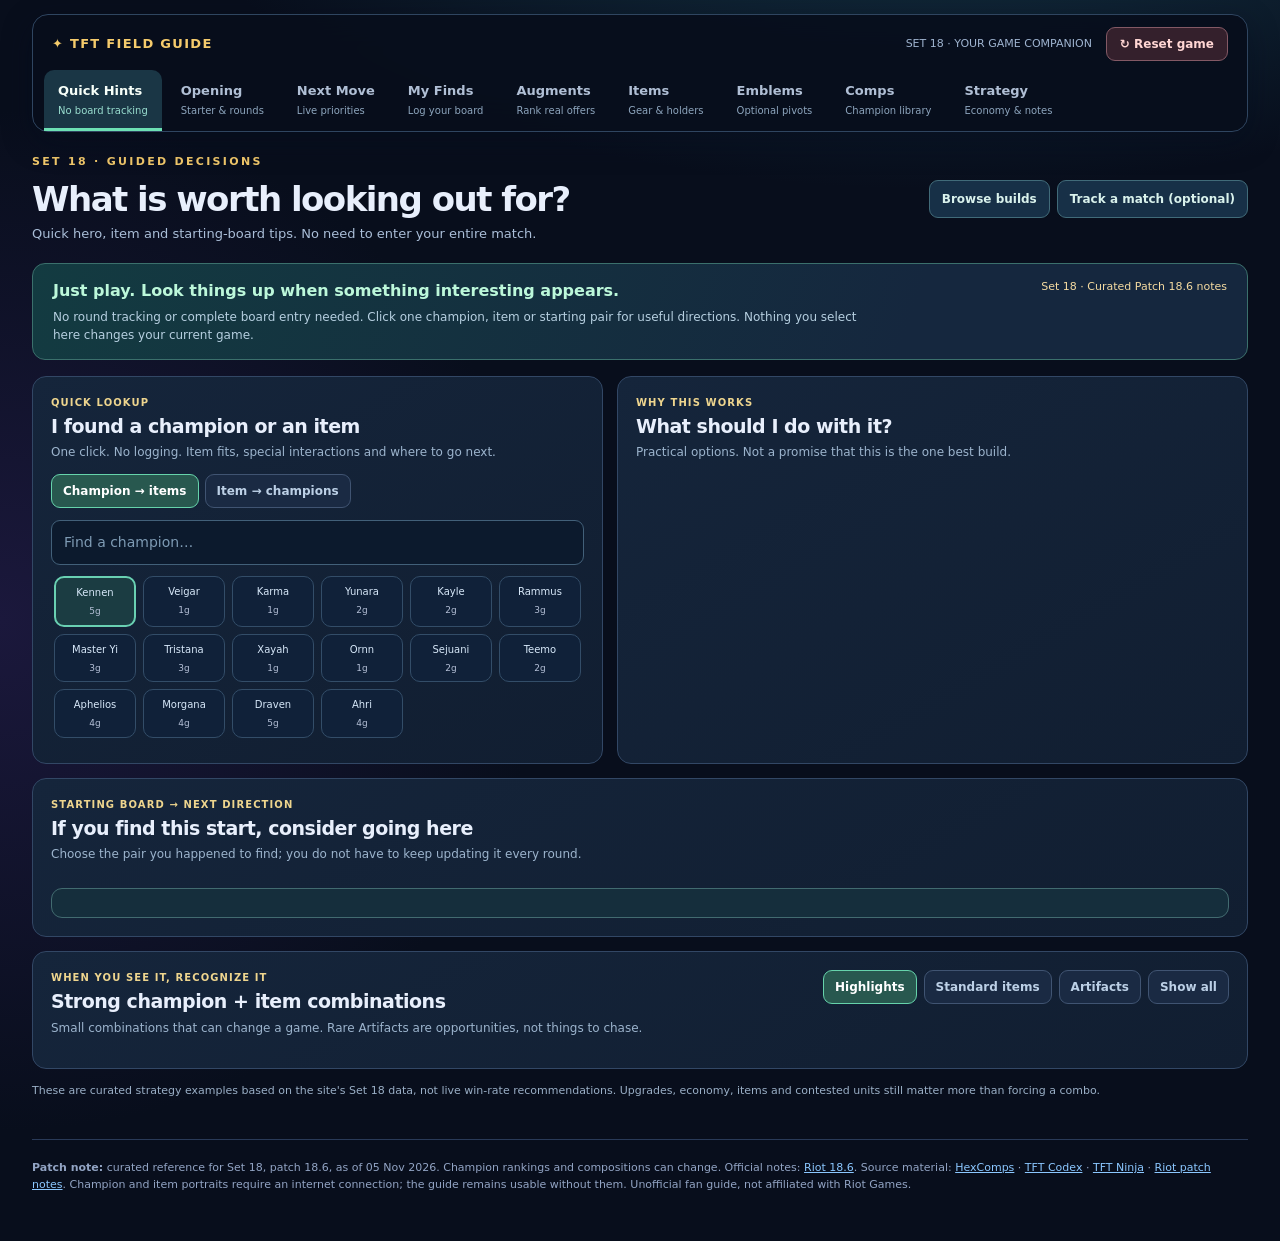
==== index.html @ a4e01f7c "Add S+A default tier toggle above Augment icon list" ====
<!DOCTYPE html>
<html lang="en">
<head>
<meta charset="utf-8">
<meta name="viewport" content="width=device-width, initial-scale=1">
<meta name="theme-color" content="#080e1e">
<link rel="icon" type="image/svg+xml" href="./favicon.svg?v=1">
<meta name="description" content="TFT Set 18 local-first playbook for flexible boards, items, champions, reroll, economy and endgame transitions.">
<title>TFT Field Guide · Set 18</title>
<style>
:root{color-scheme:dark;--bg:#080e1c;--panel:#121d32;--panel2:#172541;--line:#293a58;--text:#e8effc;--muted:#92a4c4;--gold:#f5cb6c;--mint:#64e0b4;--blue:#83baff;--pink:#e99dff;--danger:#fd8d88;--radius:17px}
*{box-sizing:border-box}html{scroll-behavior:smooth}body{margin:0;background:radial-gradient(ellipse 1100px 550px at 73% -18%,#173d50 0%,transparent 75%),radial-gradient(ellipse 750px 700px at 0% 50%,#1b183c 0%,transparent 73%),var(--bg);font:14px/1.5 Inter,ui-sans-serif,system-ui,-apple-system,Segoe UI,Arial;color:var(--text)}button,input,select,textarea{font:inherit}button{cursor:pointer}a{color:#8bc7ff}a:hover{text-decoration:none}h1,h2,h3,p{margin-top:0}h1{font-size:clamp(29px,3.2vw,47px);line-height:1.13;letter-spacing:-.045em;margin-bottom:11px}h2{font-size:24px;letter-spacing:-.025em;margin-bottom:8px}h3{font-size:16px;margin:0 0 6px}small,.muted{color:var(--muted)}.shell{max-width:1740px;margin:auto;display:grid;grid-template-columns:225px minmax(0,1fr);min-height:100vh}.sidebar{position:sticky;top:0;height:100vh;border-right:1px solid var(--line);background:#091123ee;padding:23px 14px;display:flex;flex-direction:column;gap:8px}.brand{padding:7px 13px 21px}.brand .rune{font-size:27px;color:var(--gold)}.brand b{font-size:16px;letter-spacing:.05em}.brand small{display:block;font-size:11px;margin-top:2px}.nav{border:0;text-decoration:none;display:flex;gap:12px;align-items:center;color:var(--muted);padding:11px 12px;border-radius:10px;font-weight:650}.nav:hover,.nav:focus{background:#192944;color:var(--text)}.nav .n{width:19px;text-align:center;color:var(--gold)}.sidebar .foot{margin-top:auto;padding:10px 12px;border-top:1px solid var(--line);font-size:11px;color:var(--muted)}main{min-width:0;padding:30px clamp(18px,3vw,50px) 70px}.mast{display:flex;justify-content:space-between;gap:25px;align-items:flex-start;padding-bottom:34px}.eyebrow{color:var(--gold);text-transform:uppercase;font-size:11px;font-weight:800;letter-spacing:.21em;margin-bottom:10px}.lead{font-size:15px;color:#b7c7dc;max-width:750px}.hero-actions,.actions,.chiprow{display:flex;gap:8px;align-items:center;flex-wrap:wrap}.btn,.chip,.seg{border:1px solid var(--line);border-radius:9px;background:#192844;color:var(--text);padding:9px 13px;font-weight:670;white-space:nowrap}.btn:hover,.chip:hover,.seg:hover{border-color:#6382aa;background:#223657}.btn.primary{background:linear-gradient(120deg,#258b83,#1e5c87);color:white;border-color:#438e99}.btn.plain{background:none}.chip{padding:6px 11px;border-radius:25px;color:var(--muted);font-size:12px}.chip.active{color:#0b1527;background:var(--gold);border-color:var(--gold)}.tag{border:1px solid #40516b;background:#1a2b47;color:#dce9ff;border-radius:6px;padding:3px 7px;font-size:11px;font-weight:750}.tag.s{color:#141929;background:#f5cb6c;border-color:#f5cb6c}.tag.a{color:#74ebc5;border-color:#357b68}.tag.b{color:#a1c7ff;border-color:#4c6592}.tag.c{color:#b9a3c9;border-color:#625271}.tag.ad{color:#ffa88f;border-color:#78534c}.tag.ap{color:#d4acff;border-color:#654e7d}.tag.reroll{color:#8febc3;border-color:#396c57}.section{margin-top:35px;scroll-margin-top:20px}.section-head{display:flex;gap:18px;justify-content:space-between;align-items:end;flex-wrap:wrap;margin-bottom:17px}.section-head p{color:var(--muted);margin-bottom:0}.stats{display:grid;grid-template-columns:repeat(4,minmax(0,1fr));gap:12px;margin-top:26px}.stat{padding:17px 18px;border:1px solid var(--line);background:linear-gradient(135deg,#16294399,#10192a);border-radius:13px}.stat strong{font-size:23px;display:block;line-height:1.2;color:#fff}.stat span{font-size:12px;color:var(--muted)}.callout{border-left:3px solid var(--gold);background:linear-gradient(90deg,#302943aa,#161d2e);padding:15px 17px;border-radius:0 10px 10px 0;margin-top:18px}.callout strong{color:#ffe09c}.grid{display:grid;grid-template-columns:repeat(3,minmax(0,1fr));gap:13px}.card{border:1px solid var(--line);background:linear-gradient(155deg,#17263f,#10192c);border-radius:var(--radius);overflow:hidden;min-width:0}.comp{transition:border-color .18s,transform .18s}.comp:hover{border-color:#537299;transform:translateY(-2px)}.comp-top{padding:16px 17px 12px}.comp-meta{display:flex;justify-content:space-between;align-items:center;gap:6px;margin-bottom:10px}.comp-title{display:flex;align-items:start;gap:8px;justify-content:space-between}.comp-title h3{font-size:17px}.fav{background:none;border:0;font-size:21px;color:#64728c;line-height:1}.fav.on{color:var(--gold)}.sub{font-size:12px;color:#a5b8d0;margin-bottom:8px}.champ-strip{display:flex;gap:7px;margin:12px 0 10px;flex-wrap:wrap}.portrait{height:52px;width:52px;border-radius:9px;border:1px solid #50607b;background:linear-gradient(135deg,#375b74,#282543);overflow:hidden;position:relative;flex-shrink:0;display:flex;align-items:center;justify-content:center;text-align:center}.portrait img{position:absolute;inset:0;width:100%;height:100%;object-fit:cover}.portrait .abbr{font-size:13px;font-weight:900;color:#f1e2c3;letter-spacing:-.04em}.portrait .cost{position:absolute;right:1px;bottom:0;background:#050c16db;color:#f6d06a;font-size:10px;padding:0 3px;border-radius:3px}.champ-label{font-size:9px;width:52px;line-height:1.2;text-align:center;color:#b5c9e4;margin-top:4px;overflow-wrap:anywhere}.champ-sm{display:flex;flex-direction:column;align-items:center}.comp-bottom{border-top:1px solid #2b3953;padding:12px 17px 16px}.label{font-size:10px;font-weight:850;letter-spacing:.1em;text-transform:uppercase;color:#8fa8c6}.trait-list{display:flex;gap:6px;flex-wrap:wrap;margin:5px 0 10px}.trait-list span{font-size:11px;background:#25334b;padding:3px 7px;border-radius:6px;color:#d0e4fb}.smallline{font-size:12px;line-height:1.6;color:#b6c8df}.comp-details{border-top:1px solid var(--line);padding:14px 17px 17px;background:#0e192c}.comp-details p{margin:5px 0 10px}.details-toggle{display:block;border:0;background:transparent;color:var(--gold);font-weight:800;padding:11px 17px;width:100%;text-align:left;border-top:1px solid #283958}.comp-details[hidden]{display:none}.mini-items{display:flex;gap:5px;flex-wrap:wrap;margin:5px 0 9px}.itemmark{display:inline-flex;align-items:center;gap:5px;background:#202c44;border-radius:6px;padding:4px 7px;font-size:11px;max-width:100%}.itemmark .sicon{height:22px;width:22px}.sicon{display:inline-flex;align-items:center;justify-content:center;position:relative;border-radius:6px;border:1px solid #5b5a7d;background:linear-gradient(140deg,#473262,#143a56);height:40px;width:40px;overflow:hidden;color:var(--gold);font-weight:900;flex-shrink:0}.sicon img{position:absolute;width:100%;height:100%;inset:0;object-fit:cover}.searchbar{background:#101c30;border:1px solid #37506e;border-radius:10px;color:white;padding:10px 12px;min-width:230px}.searchbar:focus,textarea:focus,select:focus{outline:2px solid #429cba;outline-offset:1px}select{background:#172740;color:var(--text);border:1px solid var(--line);border-radius:9px;padding:9px}.controls{display:flex;gap:9px;flex-wrap:wrap}.hero-tip{background:linear-gradient(110deg,#173749bb,#222443bb);border:1px solid #436779;border-radius:14px;padding:18px;display:flex;align-items:flex-start;gap:15px}.hero-tip .glow{font-size:26px}.hero-tip p{margin:0;color:#c9d9ec}.roster{display:grid;grid-template-columns:repeat(6,minmax(0,1fr));gap:9px}.unit{display:flex;align-items:center;gap:9px;background:#142037;border:1px solid #2b3c56;border-radius:10px;padding:7px;min-width:0}.unit .portrait{height:43px;width:43px}.unit b{font-size:12px;display:block;overflow:hidden;text-overflow:ellipsis;white-space:nowrap}.unit .meta{font-size:10px;color:#9aacbf}.tiers{display:grid;grid-template-columns:repeat(4,minmax(0,1fr));gap:11px}.tierbox{padding:15px;border:1px solid var(--line);border-radius:12px;background:#15223a}.tierbox h3{margin:0 0 10px}.namecloud{display:flex;flex-wrap:wrap;gap:6px}.namecloud span{border-radius:5px;background:#24334d;padding:4px 7px;font-size:12px;color:#cce1fb}.item-grid{display:grid;grid-template-columns:repeat(4,minmax(0,1fr));gap:10px}.item-card{padding:12px;display:flex;gap:11px;align-items:flex-start}.item-card b{display:block;font-size:12px}.item-card p{font-size:11px;color:#a9bdd7;line-height:1.45;margin:3px 0 0}.recipe{color:#f2d98e;font-size:11px}.item-tools{display:flex;flex-wrap:wrap;align-items:center;gap:11px}.recipe-answer{border:1px solid #527986;border-radius:10px;padding:12px 15px;background:#153642;min-height:58px}.timeline{display:grid;grid-template-columns:repeat(7,minmax(0,1fr));gap:9px}.level-card{background:#15243c;border:1px solid #334763;border-radius:12px;padding:14px 10px}.level-card .stage{color:var(--gold);font-weight:850;font-size:12px}.level-card .lv{font-size:30px;font-weight:850;margin:5px 0}.level-card .remark{font-size:11px;color:var(--muted);min-height:36px}.split{display:grid;grid-template-columns:1.1fr 1fr;gap:14px}.panel{padding:19px}.panel p{color:#bdcde0}.panel ul{padding-left:18px;margin:8px 0 0;color:#bdcde0}.panel li{margin-bottom:8px}.decision{padding:14px;border-radius:10px;background:#132f3b;border:1px solid #336a69;margin-top:13px}.tablewrap{overflow-x:auto}table{width:100%;border-collapse:collapse;text-align:left;font-size:12px}td,th{border-bottom:1px solid #2d405c;padding:9px 12px}th{color:var(--gold)}tr:last-child td{border:0}.bar{height:7px;border-radius:5px;background:#2b3a54;overflow:hidden}.bar i{display:block;height:100%;background:var(--mint)}.checklist label{display:flex;align-items:center;gap:10px;padding:9px 0;border-bottom:1px solid #304158;color:#cbd9ee}.checklist input{accent-color:#39b994;width:16px;height:16px}.notes{width:100%;min-height:140px;padding:13px;border:1px solid #39506b;border-radius:10px;background:#101c30;color:var(--text);resize:vertical}.match{display:grid;grid-template-columns:1fr 1fr 2fr auto;gap:8px}.mutebar{border-top:1px solid var(--line);padding-top:20px;color:var(--muted);font-size:11px;margin-top:40px}.toast{position:fixed;right:18px;bottom:18px;background:#244a45;border:1px solid #6de0b4;border-radius:10px;padding:12px 17px;opacity:0;pointer-events:none;transition:opacity .2s;z-index:20}.toast.show{opacity:1}.printOnly{display:none}
@media(max-width:1350px){.grid{grid-template-columns:repeat(2,minmax(0,1fr))}.roster{grid-template-columns:repeat(4,minmax(0,1fr))}.item-grid{grid-template-columns:repeat(3,minmax(0,1fr))}.timeline{grid-template-columns:repeat(4,minmax(0,1fr))}}
@media(max-width:870px){.shell{display:block}.sidebar{height:auto;position:relative;display:flex;flex-direction:row;align-items:center;overflow-x:auto;padding:8px 12px}.brand{padding:5px 8px;white-space:nowrap}.brand small,.sidebar .foot{display:none}.nav{padding:8px}.nav .n{display:none}main{padding:22px 16px}.mast{display:block}.hero-actions{margin-top:12px}.stats{grid-template-columns:repeat(2,minmax(0,1fr))}.roster{grid-template-columns:repeat(3,minmax(0,1fr))}.split,.tiers{grid-template-columns:1fr 1fr}}
@media(max-width:600px){.grid,.split,.tiers{grid-template-columns:1fr}.roster{grid-template-columns:repeat(2,minmax(0,1fr))}.item-grid{grid-template-columns:repeat(2,minmax(0,1fr))}.timeline{grid-template-columns:repeat(2,minmax(0,1fr))}.match{grid-template-columns:1fr 1fr}.match input:nth-child(3){grid-column:span 2}.stats{gap:7px}.stat{padding:12px}.section{margin-top:28px}}
@media print{body{background:#fff;color:#171b25}.sidebar,.hero-actions,.controls,.chiprow,.btn,.fav,.details-toggle,.mutebar,.decision-form,.notes-section{display:none!important}.shell{display:block}main{padding:0}.card,.stat,.tierbox,.panel,.level-card{background:white;color:#15191e;border-color:#ccc;break-inside:avoid}.sub,.muted,.smallline,.comp-bottom,.comp-details,.panel p,.panel li{color:#404a5a!important}.comp-details{display:block!important;background:white}.grid{grid-template-columns:repeat(3,1fr)}.item-grid{grid-template-columns:repeat(4,1fr)}.section{page-break-inside:avoid}.portrait img,.sicon img{filter:grayscale(.1)}}

/* Visual opening planner */
.opening-grid{display:grid;grid-template-columns:repeat(12,minmax(0,1fr));gap:14px}
.opening-panel{grid-column:span 8;padding:17px;min-width:0}
.opening-panel:nth-child(2),.opening-panel:nth-child(4){grid-column:span 4}
.picker-head{display:flex;justify-content:space-between;align-items:start;gap:12px;margin-bottom:10px}
.picker-head h3{font-size:17px;margin:0 0 5px}.picker-head p{font-size:12px;color:var(--muted);margin:0}
.picker-total{border:1px solid #508879;background:#153e3b;color:#b3ffe4;border-radius:15px;padding:1px 8px;margin-left:5px;font-size:12px}
.picker-search{width:160px;max-width:42%;border:1px solid #405e79;background:#101c30;border-radius:9px;padding:9px;color:#f0f8ff}
.picker-filters{display:flex;gap:5px;flex-wrap:wrap;margin:10px 0}
.picker-filters button{border:1px solid #3c526f;background:#192b46;color:#b6cae5;border-radius:7px;padding:8px 10px;font-size:12px;font-weight:750}
.picker-filters button.active{background:#236059;border-color:#70c6b2;color:white}
.picker-grid{display:grid;grid-template-columns:repeat(auto-fill,minmax(76px,1fr));gap:7px;max-height:348px;overflow-y:auto;align-content:start;padding:3px 3px 6px;scrollbar-color:#556f8c #111d2e}
.picker-components{grid-template-columns:repeat(auto-fill,minmax(81px,1fr));max-height:none}
.picker-augments{grid-template-columns:repeat(auto-fill,minmax(86px,1fr))}
.pick-cell{min-width:0;position:relative;display:flex;flex-direction:column;align-items:stretch}
.pick-main{width:100%;min-width:0;min-height:91px;background:#122239;border:1px solid #3d5370;border-radius:10px;display:flex;align-items:center;flex-direction:column;gap:5px;padding:7px 3px;color:#dce9fb}
.pick-main:hover{border-color:#91accb;background:#1c3453}
.pick-main[aria-pressed="true"]{border:2px solid #74e4be;background:#174441;padding:6px 2px}
.pick-art{width:50px;height:50px;position:relative;display:flex;align-items:center;justify-content:center;border:1px solid #5b5d7e;border-radius:8px;background:linear-gradient(135deg,#503b64,#234d63);font-size:18px;font-weight:850;color:#ffe19b;overflow:hidden}
.pick-art img{position:absolute;inset:0;width:100%;height:100%;object-fit:cover}
.pick-name{font-size:11.5px;line-height:1.3;text-align:center;display:-webkit-box;-webkit-line-clamp:2;-webkit-box-orient:vertical;overflow:hidden;overflow-wrap:anywhere;min-height:23px}
.pick-number{position:absolute;right:2px;top:2px;border-radius:12px;background:#f4cb6b;border:2px solid #101a30;color:#142133;min-width:22px;height:22px;display:flex;align-items:center;justify-content:center;font-size:11px;font-weight:900}
.pick-cost{position:absolute;bottom:0;right:0;font-size:10px;background:#040a15d9;color:white;padding:0 3px;border-top-left-radius:3px}
.pick-minus{position:absolute;z-index:2;right:3px;bottom:23px;border:1px solid #c78c95;background:#673744;border-radius:6px;color:white;font-size:18px;font-weight:900;width:24px;height:25px;padding:0;line-height:1}
.pick-minus:hover{background:#a23a51}
.pick-stars{display:grid;grid-template-columns:repeat(3,1fr);gap:2px;margin-top:3px}
.pick-stars button{border:1px solid #506078;background:#1b2c45;color:#a9b9d1;border-radius:5px;font-size:10px;letter-spacing:-1px;padding:7px 0}
.pick-stars button.active{border-color:#efc369;background:#654f23;color:#ffe6a1}
.picker-chosen{display:flex;flex-wrap:wrap;gap:5px;margin-bottom:8px}
.picker-chosen:empty{display:none}
.picker-chosen .chosen{display:flex;align-items:center;gap:4px;background:#1e3b43;border:1px solid #50877d;border-radius:6px;font-size:11px;padding:3px 5px;color:white}
.picker-chosen img{width:23px;height:23px;border-radius:4px;object-fit:cover}
.picker-chosen .goldstars{color:#ffe08e;font-weight:900}
.picker-chosen button{background:#5b3846;border:0;border-radius:5px;color:white;padding:3px 6px}
.stage-controls{border-top:1px solid var(--line);display:flex;gap:10px;align-items:center;padding-top:10px;margin-top:12px}
.stage-controls strong{font-size:12px}.stage-controls .picker-filters{margin:0}
.opening-samples{display:flex;gap:8px;align-items:center;flex-wrap:wrap;margin:15px 0 19px}
.opening-samples strong{font-size:12px;color:var(--muted)}
.opening-results-head{display:flex;align-items:center;justify-content:space-between;gap:12px;margin:16px 0}
.opening-results-head h3{font-size:19px;margin-bottom:3px}.opening-results-head p{margin:0;font-size:12px}
.opening-results .comp-top{padding-bottom:16px}
.opening-fit{font-size:11px;border:1px solid #488b87;border-radius:6px;background:#10383c;color:#8ef2cd;padding:4px 7px}
.opening-reasons{margin:9px 0 0;padding-left:18px;font-size:12px;color:#c0d8ec}
.opening-reasons li{margin-bottom:6px}.opening-plan{border-top:1px solid var(--line);padding:12px 17px 17px;background:#0c1a2b;font-size:12px;color:#aec8df}
.opening-plan b{color:var(--gold)}.opening-action{margin-top:10px;display:block;width:100%}
.pick-main:focus-visible,.pick-stars button:focus-visible,.pick-minus:focus-visible,.picker-filters button:focus-visible{outline:3px solid #ffe08e;outline-offset:2px}
@media(max-width:1050px){.opening-panel{grid-column:span 12!important}.picker-components{grid-template-columns:repeat(8,minmax(0,1fr))}}
@media(max-width:600px){.opening-panel{padding:12px}.picker-head{flex-direction:column}.picker-search{width:100%;max-width:100%}.picker-grid{grid-template-columns:repeat(auto-fill,minmax(69px,1fr));gap:5px}.picker-components{grid-template-columns:repeat(4,minmax(0,1fr))}.picker-augments{grid-template-columns:repeat(auto-fill,minmax(76px,1fr))}.pick-art{width:44px;height:44px}.pick-name{font-size:11px}}
@media print{#opening{display:none!important}}



.holder-section{margin:20px 0 22px}
.holder-titlebar{display:flex;justify-content:space-between;align-items:center;gap:12px;margin-bottom:12px}
.holder-titlebar h3{font-size:20px;margin:0 0 4px}.holder-titlebar p{font-size:12px;margin:0}
.holder-columns{display:grid;grid-template-columns:1fr 1fr;gap:13px}
.holder-column{background:#0d1c2f;border:1px solid var(--line);border-radius:13px;overflow:hidden;min-width:0}
.holder-column-head{background:#1b3048;border-bottom:1px solid var(--line);padding:12px 14px}
.holder-column-head b{font-size:12px;letter-spacing:.08em;color:#91e9ce}
.holder-column-head p{color:#a5bcd9;font-size:11px;margin:4px 0 0}
.holder-card{margin:10px;border:1px solid #36506d;background:#172841;border-radius:10px;padding:11px}
.holder-card.owned{border-color:#74d7b4;background:#173a3c}
.holder-person{display:flex;align-items:center;gap:10px}
.holder-photo{position:relative;border:2px solid var(--holder-rim,#8b9baa);background:#30425b;border-radius:9px;flex:0 0 62px;width:62px;height:62px;display:flex;align-items:center;justify-content:center;overflow:hidden;font-weight:900}
.holder-photo img{position:absolute;inset:0;width:100%;height:100%;object-fit:cover}
.holder-photo small{position:absolute;bottom:0;right:0;background:#050b16d9;color:#f7d588;padding:0 3px}
.holder-person b{font-size:16px}.holder-person .meta{font-size:11px;color:#c1cfe3}
.holder-label{font-size:11px;color:#8deac9;margin-top:5px;font-weight:800}
.holder-summary{font-size:12px;color:#c6d7e9;margin:10px 0 7px}
.holder-minititle{font-size:10px;color:#91aac7;letter-spacing:.1em;text-transform:uppercase;font-weight:850;margin:8px 0 5px}
.holder-gooditems{display:flex;gap:5px;flex-wrap:wrap}
.holder-item{display:inline-flex;align-items:center;gap:5px;background:#24394f;padding:4px 7px 4px 3px;font-size:11px;border-radius:6px;color:#dfedff}
.holder-item img{width:26px;height:26px;border-radius:5px;object-fit:cover}
.holder-flow{display:flex;flex-wrap:wrap;gap:5px;align-items:center}
.holder-step{display:inline-flex;gap:5px;align-items:center;border:1px solid #3b536d;background:#203449;border-radius:7px;padding:4px 6px;font-size:11px;font-weight:700}
.holder-step img{width:26px;height:26px;object-fit:cover;border-radius:4px}
.holder-arrow{font-size:16px;color:var(--gold);font-weight:800}
.holder-open{margin-top:9px;background:#24455c;border:1px solid #567890;border-radius:8px;color:#f0f9ff;padding:9px 12px;text-align:left;width:100%;font-size:12px}
.holder-open:hover{background:#315a74}
.holder-empty{padding:19px;color:#b2c8df;font-size:12px}
.holder-tip{margin:10px 0 20px;border-left:3px solid #cdb879;background:#202b40;padding:11px 13px;font-size:12px;color:#d1ddec}
@media(max-width:1000px){.holder-columns{grid-template-columns:1fr}.holder-column{display:block}}
@media(max-width:650px){.holder-titlebar{align-items:flex-start;flex-direction:column}.holder-card{margin:8px}.holder-photo{width:56px;height:56px;flex-basis:56px}}

.hero-picks{margin:23px 0}
.hero-picks-heading{display:flex;align-items:center;justify-content:space-between;gap:10px;margin-bottom:13px}
.hero-picks-heading h3{font-size:20px;margin:0 0 4px}.hero-picks-heading p{font-size:12px;margin:0}
.hero-picks-grid{display:grid;grid-template-columns:repeat(2,minmax(0,1fr));gap:12px}
.hero-picks-card{background:linear-gradient(130deg,#172b43,#101d31);border:1px solid #364c68;border-radius:12px;overflow:hidden;min-width:0}
.hero-picks-top{display:flex;align-items:center;gap:11px;padding:12px 14px;border-bottom:1px solid #30455e}
.hero-picks-photo{flex:0 0 62px;width:62px;height:62px;position:relative;border:2px solid var(--unit-color,#81a0bf);border-radius:10px;background:#25445d;overflow:hidden;display:flex;align-items:center;justify-content:center;font-weight:850}
.hero-picks-photo img{position:absolute;inset:0;height:100%;width:100%;object-fit:cover}
.hero-picks-photo small{position:absolute;right:0;bottom:0;padding:0 3px;background:#020918d9;color:#fff;font-size:10px}
.hero-picks-top h4{font-size:17px;margin:0 0 2px}
.hero-picks-role{font-size:11px;color:#b3cbe2}
.hero-picks-stars{color:#ffdb8d;font-weight:900;font-size:15px}
.hero-picks-source{font-size:10px;color:#a8cdd9;background:#26445b;border-radius:5px;padding:2px 5px;margin-left:5px}
.hero-picks-body{padding:11px 13px 14px}
.hero-picks-note{font-size:12px;color:#bfd0e6;margin:0 0 10px}
.hero-picks-itemlist{display:grid;gap:7px}
.hero-picks-item{display:grid;grid-template-columns:44px minmax(0,1fr) auto;gap:8px;align-items:center;border:1px solid #35485e;background:#15263a;padding:7px;border-radius:9px;min-width:0}
.hero-picks-item.have{border-color:#568db8;background:#1b3a53}.hero-picks-item.craft{border-color:#54a88c;background:#163c3b}
.hero-picks-item-icon{width:44px;height:44px;position:relative;overflow:hidden;border-radius:8px;background:#3c3454;display:flex;align-items:center;justify-content:center;font-size:15px}
.hero-picks-item-icon img{position:absolute;inset:0;width:100%;height:100%;object-fit:cover}
.hero-picks-item-name{font-size:12px;font-weight:800;line-height:1.24;display:block;margin-bottom:4px;overflow-wrap:anywhere}
.hero-picks-recipe{display:flex;align-items:center;gap:5px}
.hero-picks-component{width:23px;height:23px;position:relative;border-radius:5px;border:1px solid #516987;background:#28445e;display:flex;align-items:center;justify-content:center;font-size:10px;overflow:hidden}
.hero-picks-component img{position:absolute;inset:0;width:100%;height:100%;object-fit:cover}
.hero-picks-badge{font-size:10px;font-weight:850;border-radius:6px;padding:5px 6px;background:#2a3b53;color:#bbcbdc;text-align:center;min-width:67px;white-space:nowrap;border:1px solid #45576d}
.hero-picks-badge.have{background:#235374;color:#c2ebff;border-color:#5a94b7}.hero-picks-badge.craft{background:#185a48;color:#c0ffe7;border-color:#65bd99}
.hero-picks-next{margin-top:10px;border-top:1px solid #324961;padding-top:10px}
.hero-picks-next b{font-size:10px;letter-spacing:.08em;color:#aac4df;text-transform:uppercase}
.hero-picks-next-list{margin-top:5px;display:flex;align-items:center;gap:6px;flex-wrap:wrap}
.hero-picks-next-list span{display:inline-flex;align-items:center;gap:5px;border-radius:6px;background:#253b55;padding:4px 6px;font-size:11px;font-weight:750}
.hero-picks-next-list img{width:27px;height:27px;object-fit:cover;border-radius:4px}
.hero-picks-next-list .arrow{color:#f1d27f;background:none;font-size:16px}
.hero-picks-build{margin-top:10px;display:block;width:100%;border-radius:7px;border:1px solid #5d7f9b;background:#28465d;color:#effaff;padding:8px;font-size:12px;font-weight:750;text-align:left}
.hero-picks-empty{grid-column:1/-1;padding:19px;background:#14263d;border:1px dashed #55718e;border-radius:12px;color:#c6d8ea;font-size:13px}
@media(max-width:1120px){.hero-picks-grid{grid-template-columns:1fr}}
@media(max-width:600px){.hero-picks-heading{align-items:flex-start;flex-direction:column}.hero-picks-top{padding:10px}.hero-picks-body{padding:9px}.hero-picks-item{grid-template-columns:40px minmax(0,1fr) auto;gap:6px;padding:6px}.hero-picks-item-icon{height:40px;width:40px}.hero-picks-badge{min-width:59px;padding:4px;font-size:9px}}

/* Artifact inventory and matched holders */
.artifact-picker-panel{grid-column:span 12!important}
.artifact-gallery{grid-template-columns:repeat(auto-fill,minmax(84px,1fr));max-height:340px}
.artifact-gallery .pick-art{border:2px solid #b083d8;background:linear-gradient(125deg,#6a4773,#264b70)}
.artifact-gallery .pick-main[aria-pressed="true"]{border-color:#e9aeff;background:#463052}
.artifact-gallery .pick-number{background:#e4c1ff;color:#2a153b}
.artifact-choices{margin:20px 0 25px}
.artifact-holder-grid{display:grid;grid-template-columns:repeat(3,minmax(0,1fr));gap:10px}
.artifact-holder-card{background:#1a2a43;border:1px solid #655585;border-radius:11px;padding:12px;min-width:0}
.artifact-holder-card.owned{border-color:#63c59f;background:#183b3a}
.artifact-holder-card .identity{display:flex;align-items:center;gap:10px}
.artifact-holder-card .portrait{height:58px;width:58px;position:relative;border:2px solid #ab82d4;border-radius:8px;flex:0 0 58px;overflow:hidden;background:#334461}
.artifact-holder-card .portrait img{position:absolute;inset:0;width:100%;height:100%;object-fit:cover}
.artifact-holder-card .portrait small{position:absolute;bottom:0;right:0;background:#061321ce;color:white;font-size:10px;padding:0 4px}
.artifact-holder-card .identity b{font-size:15px;display:block}
.artifact-holder-card .identity small{color:#b9cce1;font-size:11px}
.artifact-holder-card p{font-size:11px;color:#b8cfe5;margin:9px 0;line-height:1.42}
.artifact-holder-card .artifact-tag{display:inline-flex;align-items:center;gap:5px;border:1px solid #916bb3;background:#4b345d;padding:4px 7px;color:#efd9ff;border-radius:7px;font-size:11px;font-weight:750;margin:2px;max-width:100%;overflow-wrap:anywhere}
.artifact-holder-card .artifact-tag img{width:25px;height:25px;object-fit:cover;border-radius:5px}
.artifact-holder-card .artifact-tag .abbr{width:25px;height:25px;background:#755386;display:flex;align-items:center;justify-content:center;border-radius:5px}
.artifact-holder-card .handoff{font-size:11px;margin-top:8px;color:#cce0ed}
.artifact-holder-card .handoff b{color:#efd495;font-size:11px}
.hero-artifacts{border-top:1px solid #57496c;margin-top:11px;padding-top:11px}
.hero-artifacts h5{margin:0 0 8px;color:#f0d5ff;font-size:12px}
.hero-artifact-row{display:flex;flex-wrap:wrap;gap:6px}
.hero-artifact-choice{display:inline-flex;align-items:center;gap:6px;background:#38284b;color:#e9d9f5;border:1px solid #8062a0;border-radius:7px;padding:4px 7px;font-size:11px;font-weight:750}
.hero-artifact-choice.owned{border-color:#67c9a0;background:#1d4b44}
.hero-artifact-choice img{width:30px;height:30px;object-fit:cover;border-radius:4px}
.hero-artifact-choice .letter{width:30px;height:30px;display:flex;align-items:center;justify-content:center;background:#664b78;border-radius:4px}
.hero-artifact-note{font-size:10px;color:#bdb1d7;margin-top:6px}
@media(max-width:1100px){.artifact-holder-grid{grid-template-columns:repeat(2,minmax(0,1fr))}}
@media(max-width:650px){.artifact-holder-grid{grid-template-columns:1fr}.artifact-gallery{grid-template-columns:repeat(auto-fill,minmax(74px,1fr))}}

.hero-artifact-choice .letter,.artifact-holder-card .artifact-tag .abbr{position:relative;overflow:hidden;flex:0 0 30px;font-size:10px}
.hero-artifact-choice .letter img,.artifact-holder-card .artifact-tag .abbr img{position:absolute;inset:0;width:100%;height:100%;object-fit:cover}
.artifact-gallery .pick-art img{max-width:100%;max-height:100%}

.round-panel{border:1px solid #4a657f;border-radius:14px;background:linear-gradient(120deg,#18374c,#122236);padding:15px 17px;margin-bottom:15px}
.round-panel-title h3{font-size:19px;margin:1px 0 4px}.round-panel-title p{font-size:12px;margin:0}
.round-controls{display:grid;grid-template-columns:minmax(140px,.8fr) minmax(150px,1fr) minmax(200px,1.8fr);gap:12px;margin-top:12px}
.round-controls>div>strong{font-size:11px;color:#d6e6f6;letter-spacing:.05em}
.round-controls .picker-filters{margin:7px 0 3px}
.round-controls .picker-filters button{min-width:33px;font-size:12px}
.round-guidance{background:#0f283c;border-radius:9px;padding:10px 11px;font-size:12px;line-height:1.5;margin-top:11px;color:#c3d8ee}
.round-guidance strong{color:#9fe8ce}.shop-odds{display:flex;flex-wrap:wrap;gap:6px;margin:8px 0}
.shop-odds .odds{display:inline-flex;align-items:center;gap:5px;background:#233c53;border:1px solid #45657d;border-radius:7px;padding:4px 7px;font-size:11px}
.shop-odds .odds.best{border-color:#72c6b6;background:#1d534e}
.shop-note{font-size:11px;color:#a6bfd5}
.shop-reality{display:inline-block;border-radius:5px;font-size:10px;font-weight:750;color:#bfe2ff;background:#284562;padding:2px 5px;margin-left:5px}
@media(max-width:950px){.round-controls{grid-template-columns:1fr 1fr}.round-controls>div:last-child{grid-column:1/-1}}
@media(max-width:600px){.round-panel{padding:12px}.round-controls{grid-template-columns:1fr}.round-controls>div:last-child{grid-column:auto}}

/* Item/Artifact values and contextual strong-combo cards */
.value-guide,.combo-guide{margin:22px 0;border-top:1px solid #344d6a;padding-top:17px}
.value-guide-top{display:flex;align-items:start;justify-content:space-between;gap:15px}
.value-guide-top h3{font-size:20px;margin:0 0 4px}.value-guide-top p{font-size:12px;margin:0}
.value-guide-top>a{font-size:11px;white-space:nowrap;margin-top:7px}
.value-filters{display:flex;justify-content:space-between;align-items:center;gap:12px;flex-wrap:wrap}
.value-tier-group{display:flex;gap:11px;margin-top:12px;background:#14263b;border:1px solid #344d64;border-radius:10px;padding:11px}
.value-tier-letter{flex:0 0 38px;display:flex;align-items:center;justify-content:center;color:#f5f7ff;font-size:23px;font-weight:900;background:#425273;border-radius:8px;height:44px}
.value-tier-letter.tier-S{background:#7d6231;color:#fff3c3}.value-tier-letter.tier-A{background:#265d59;color:#caffef}.value-tier-letter.tier-B{background:#345b86;color:#d9edff}.value-tier-letter.tier-C{background:#50425c;color:#e7d6f9}
.value-tier-contents{flex:1;min-width:0}.value-tier-contents p{font-size:11px;margin:0 0 9px;color:#a7c0d9}
.value-icon-grid{display:grid;grid-template-columns:repeat(auto-fill,minmax(84px,1fr));gap:7px}
.value-icon{display:flex;flex-direction:column;align-items:center;gap:5px;padding:7px 5px;text-align:center;border:1px solid #314861;border-radius:9px;background:#1a2a43;position:relative;color:#e1e9f7;min-width:0}
.value-icon:hover{border-color:#a2b6d5;background:#253c58}
.value-icon.owned{border-color:#60c9a4;background:#18483c}
.value-icon.can-craft{border-color:#ae98d3;background:#322e49}
.value-icon img{height:48px;width:48px;border-radius:8px;object-fit:cover}
.value-icon .value-fallback{height:48px;width:48px;border-radius:8px;display:flex;align-items:center;justify-content:center;font-weight:900;background:#39415b;font-size:15px}
.value-icon-name{font-size:10.5px;line-height:1.2;display:-webkit-box;-webkit-line-clamp:2;-webkit-box-orient:vertical;overflow:hidden;overflow-wrap:anywhere;min-height:25px}
.value-label{position:absolute;right:2px;top:2px;border-radius:12px;color:#113020;background:#9debc4;font-size:10px;font-weight:900;padding:3px 5px}
.value-empty{padding:16px;color:#bfd1e3;font-size:12px}
.pick-quick-tier{position:absolute;left:3px;top:3px;font-size:10px;font-weight:850;border:1px solid #50647a;color:#eaf2ff;border-radius:5px;background:#26384e;padding:2px 4px}
.combo-card-grid{display:grid;grid-template-columns:repeat(2,minmax(0,1fr));gap:11px}
.combo-card{border:1px solid #455f80;border-radius:11px;background:#192b42;padding:13px;min-width:0}
.combo-card.matched{border-color:#67c9a7;background:#1a3c3b}
.combo-card-head{display:flex;align-items:center;gap:9px;justify-content:space-between}
.combo-card-head h4{font-size:15px;line-height:1.25;margin:0}
.combo-class{font-size:10px;border:1px solid #6d6186;border-radius:6px;background:#3f3752;color:#ddcaff;padding:4px 6px;white-space:nowrap}
.combo-icons{display:flex;gap:7px;align-items:center;flex-wrap:wrap;margin:11px 0}
.combo-icon{display:flex;align-items:center;gap:5px;font-size:11px;background:#29415a;border-radius:8px;padding:4px 7px 4px 4px;max-width:100%}
.combo-icon img{width:36px;height:36px;object-fit:cover;border-radius:6px}
.combo-icon .fallback{width:36px;height:36px;background:#55456b;border-radius:6px;display:flex;align-items:center;justify-content:center}
.combo-icon.have{outline:2px solid #63caab}
.combo-card p{font-size:12px;color:#c3d8eb;line-height:1.46;margin:7px 0}
.combo-match{font-size:11px;color:#9febc8;font-weight:800}
.combo-build-link{display:block;width:100%;margin-top:10px;border:1px solid #587d9e;border-radius:8px;background:#274764;color:#e6f6ff;font-size:12px;padding:9px;text-align:left}
@media(max-width:920px){.combo-card-grid{grid-template-columns:1fr}}
@media(max-width:650px){.value-guide-top{flex-direction:column}.value-tier-group{padding:8px;gap:7px}.value-tier-letter{flex-basis:32px;font-size:18px;height:37px}.value-icon-grid{grid-template-columns:repeat(auto-fill,minmax(71px,1fr));gap:5px}.value-icon img,.value-icon .value-fallback{height:42px;width:42px}.value-icon-name{font-size:10px}}

.shop-targets{margin-top:12px;border-top:1px solid #3b5871;padding-top:11px}
.shop-targets-head{display:flex;align-items:center;justify-content:space-between;gap:12px;margin-bottom:10px}
.shop-targets-head>b{font-size:12px}.shop-targets-head>span{font-size:11px}
.shop-target-grid{display:grid;grid-template-columns:repeat(6,minmax(0,1fr));gap:7px}
.shop-target{display:flex;align-items:center;gap:7px;border:1px solid #4c617d;background:#183149;border-radius:9px;padding:6px;min-width:0}
.shop-target-image{width:43px;height:43px;flex:0 0 43px;border-radius:7px;border:2px solid var(--target-color,#89a8be);background:#445676;position:relative;overflow:hidden;display:flex;align-items:center;justify-content:center;font-size:14px}
.shop-target-image img{position:absolute;inset:0;width:100%;height:100%;object-fit:cover}
.shop-target-name{min-width:0}.shop-target-name b{font-size:11px;line-height:1.2;display:block;overflow-wrap:anywhere}
.shop-target-name span{font-size:10px;color:#c6d7eb}
.shop-target.have{border-color:#69c9a7;background:#1b4a40}
.shop-target-small{color:#a2b6cf;font-size:10px;margin-top:6px}
@media(max-width:1120px){.shop-target-grid{grid-template-columns:repeat(3,minmax(0,1fr))}}
@media(max-width:620px){.shop-targets-head{flex-direction:column;align-items:flex-start;gap:3px}.shop-target-grid{grid-template-columns:repeat(2,minmax(0,1fr))}}

/* Planner composition: wide champion portraits, compact component chooser, Artifact near normal items. */
@media(min-width:1051px){
 .opening-grid>.opening-panel:nth-child(1){grid-column:span 7}
 .opening-grid>.opening-panel:nth-child(2){grid-column:span 5!important}
 .opening-grid>.opening-panel:nth-child(3){grid-column:span 4}
 .opening-grid>.opening-panel:nth-child(4){grid-column:span 8}
 .opening-grid>.opening-panel:nth-child(5){grid-column:span 12}
}
@media(max-width:1050px){.opening-grid>.artifact-picker-panel{grid-column:span 12!important}}
.value-icon .value-fallback,.combo-icon .fallback{position:relative;overflow:hidden;flex:0 0 auto}
.value-icon .value-fallback img,.combo-icon .fallback img{position:absolute;inset:0;width:100%;height:100%;object-fit:cover}
.combo-icon .fallback{width:36px;height:36px}

.radiant-picker-panel{grid-column:span 12!important}
.radiant-gallery{grid-template-columns:repeat(auto-fill,minmax(83px,1fr));max-height:345px}
.radiant-gallery .pick-art{border:2px solid #f0cd6b;background:#5b4629}
.radiant-gallery .pick-main[aria-pressed="true"]{border-color:#ffd67c;background:#574528}
.radiant-gallery .pick-number{background:#ffdc81;color:#37270d}
.radiant-art{height:100%;width:100%;position:relative;display:flex;align-items:center;justify-content:center;overflow:hidden;border-radius:5px;background:linear-gradient(130deg,#77582c,#433f5c)}
.radiant-art img{position:absolute;inset:0;width:100%;height:100%;object-fit:cover}
.radiant-art:after{content:"✦";position:absolute;right:0;bottom:0;background:#c88a27;color:#fff2bb;font-size:10px;font-weight:900;padding:2px 3px;border-radius:3px 0 3px 0}
.hero-radiants{border-top:1px solid #775d2f;margin-top:10px;padding-top:10px}
.hero-radiants h5{color:#f5d585;font-size:12px;margin:0 0 7px}
.hero-radiants .hero-artifact-choice{border-color:#aa853f;background:#493b29;color:#ffedbd}
.hero-radiants .hero-artifact-choice.owned{border-color:#60c69e;background:#1f4c3e}
.hero-radiants .letter{background:#71582a}
@media(max-width:600px){.radiant-gallery{grid-template-columns:repeat(auto-fill,minmax(73px,1fr))}}

.aug-mode-row{display:flex;gap:7px;flex-wrap:wrap;margin:11px 0}
.aug-mode-row button{border:1px solid #435d7a;border-radius:8px;background:#213047;padding:8px 11px;color:#cfdfef;font-size:12px;font-weight:800}
.aug-mode-row button.active{background:#24685d;color:#fff;border-color:#77d5ba}
.aug-search-row{display:flex;align-items:center;gap:9px;flex-wrap:wrap}
.aug-search-row .picker-search{max-width:none;width:min(240px,100%)}
.aug-search-row .picker-filters{margin:0}
.picker-augments{grid-template-columns:repeat(auto-fill,minmax(86px,1fr));max-height:405px}
.augment-guide{border-top:1px solid #435774;padding-top:16px;margin:23px 0}
.aug-guide-head{display:flex;align-items:start;justify-content:space-between;gap:12px}
.aug-guide-head h3{font-size:20px;margin:0 0 4px}.aug-guide-head p{font-size:12px;margin:0}
.aug-guide-head a{white-space:nowrap;font-size:11px}
.aug-offer-cards{display:grid;grid-template-columns:repeat(3,minmax(0,1fr));gap:10px;margin-top:14px}
.aug-offer-card{background:#1b2b45;border:1px solid #435d7e;border-radius:12px;padding:13px;min-width:0}
.aug-offer-card.best{border-color:#e4c678;background:#303345}
.aug-offer-top{display:flex;gap:9px;align-items:center}
.aug-offer-top img{height:54px;width:54px;flex:0 0 54px;object-fit:cover;border-radius:10px;border:2px solid #72679a;background:#454d61}
.aug-offer-top b{display:block;font-size:14px;line-height:1.2}
.aug-offer-top small{display:block;font-size:11px;margin-top:4px}
.aug-pill{display:inline-block;padding:2px 6px;margin:5px 5px 0 0;border:1px solid #556987;border-radius:6px;background:#263b53;font-size:10px;font-weight:800}
.aug-pill.s{background:#735a2d;color:#fce7a1}.aug-pill.a{background:#215b50;color:#b8fee2}.aug-pill.b{background:#305a80;color:#d5ebff}
.aug-offer-card p{font-size:12px;color:#c4d9eb;margin:10px 0 0}
.aug-offer-card button{margin-top:10px;width:100%;background:#264b5f;color:#e5f8ff;border:1px solid #55879a;border-radius:7px;padding:9px;font-size:12px;font-weight:800}
.aug-offer-placeholder{grid-column:1/-1;padding:14px;border:1px dashed #516a83;border-radius:10px;color:#aabdd9;font-size:12px}
.aug-tier-heading{display:flex;justify-content:space-between;align-items:center;gap:12px;margin-top:22px;flex-wrap:wrap}
.aug-tier-heading h3{font-size:17px}
.aug-tier-row{display:flex;gap:10px;background:#13263c;border:1px solid #344b65;border-radius:11px;margin-top:9px;padding:10px}
.aug-tier-marker{width:33px;height:33px;flex:0 0 33px;display:flex;align-items:center;justify-content:center;background:#49617b;border-radius:7px;font-size:18px;font-weight:900}
.aug-tier-row.tier-S .aug-tier-marker{background:#a07d39}.aug-tier-row.tier-A .aug-tier-marker{background:#277364}.aug-tier-row.tier-B .aug-tier-marker{background:#3d6597}.aug-tier-row.tier-C .aug-tier-marker{background:#625177}
.aug-tier-icons{display:grid;grid-template-columns:repeat(auto-fill,minmax(82px,1fr));gap:6px;flex:1;min-width:0}
.aug-mini{position:relative;display:flex;flex-direction:column;align-items:center;gap:5px;border-radius:9px;border:1px solid #455b76;padding:6px 4px;background:#1a2f49;color:#deedff;min-height:97px;min-width:0}
.aug-mini:hover{border-color:#a6c4e4;background:#294460}
.aug-mini[aria-pressed=true]{border-color:#7bd8bc;background:#235547}
.aug-mini img{height:49px;width:49px;border-radius:8px;object-fit:cover;background:#4a4266}
.aug-mini span{font-size:10.5px;line-height:1.2;overflow-wrap:anywhere;text-align:center;max-width:100%}
.aug-mini small{position:absolute;top:2px;right:2px;background:#2d415d;border-radius:5px;font-size:9px;padding:2px 4px}
.aug-offer-flag{position:absolute;top:2px;left:2px;background:#d7ab67;color:#261b10;border-radius:5px;padding:2px 4px;font-size:10px;font-weight:900}
.aug-legal-note{font-size:11px;margin:10px 0 0}
@media(max-width:1060px){.aug-offer-cards{grid-template-columns:1fr 1fr}}
@media(max-width:650px){.aug-offer-cards{grid-template-columns:1fr}.aug-guide-head{flex-direction:column}.aug-tier-row{gap:6px;padding:7px}.aug-tier-icons{grid-template-columns:repeat(auto-fill,minmax(70px,1fr))}}

/* Consistent explain-on-hover/focus, plus a tap-friendly Help Mode. */
.help-toggle-row{display:flex;gap:8px;flex-wrap:wrap}
#explainIcons[aria-pressed="true"]{border:1px solid #d6bc72;background:#6d532d;color:#fff1bc}
.visual-tooltip{position:fixed;z-index:9999;max-width:min(390px,calc(100vw - 28px));white-space:pre-line;
 border:1px solid #83abc7;border-radius:11px;background:#102239;color:#eef7ff;
 box-shadow:0 12px 34px #020b1ecb;padding:12px 14px;font-size:12px;line-height:1.52;
 pointer-events:none;overflow-wrap:anywhere;max-height:min(310px,65vh);overflow:hidden}
.visual-tooltip[hidden]{display:none}
[data-explain]:focus-visible{outline:2px solid #ffe099;outline-offset:2px}
[data-explain]{cursor:help}
.pick-main[data-explain],button[data-explain]{cursor:pointer}
@media(max-width:600px){.visual-tooltip{max-width:calc(100vw - 24px);font-size:13px}}

.tier-champion{display:inline-flex;align-items:center;gap:6px;padding:3px 7px 3px 3px!important;border:1px solid #465f7a;border-radius:8px!important}
.tier-champion img{width:30px;height:30px;object-fit:cover;border-radius:6px;flex-shrink:0}
.tier-champion span{font-size:11px;color:#d9e9fa}

/* v3: action-first dashboard, compact live decision loop */
.decision-home{scroll-margin-top:18px}
.decision-hero{background:radial-gradient(ellipse at 10% 8%,#265865a8,transparent 75%),linear-gradient(120deg,#172d45,#101b32 70%);border:1px solid #466881;border-radius:19px;padding:27px;display:grid;grid-template-columns:1.3fr .72fr;gap:24px}
.decision-hero .eyebrow{color:#8de1c9}
.decision-hero h1{font-size:clamp(31px,4vw,54px);letter-spacing:-.055em;margin:0 0 13px}
.decision-hero h1 em{color:#f4d590;font-style:normal}
.decision-hero-left>p{font-size:15px;color:#c4d7e9;max-width:670px;margin:0 0 19px}
.decision-how{display:flex;gap:7px;flex-wrap:wrap}
.decision-how span{display:inline-flex;gap:7px;align-items:center;border:1px solid #38556b;background:#0b2135bb;border-radius:8px;padding:6px 9px;font-size:11px;color:#cbe0ef}
.decision-how b{background:#b4e5c9;color:#11352e;width:20px;height:20px;border-radius:6px;display:inline-flex;align-items:center;justify-content:center}
.decision-hero-right{background:linear-gradient(150deg,#1c4147,#13293e);border:1px solid #488579;border-radius:13px;padding:17px;align-self:stretch;display:flex;flex-direction:column;justify-content:center}
.decision-hero-right strong{font-size:22px;line-height:1.2;color:#fff;display:block;margin:12px 0 7px;letter-spacing:-.02em}
.decision-hero-right p{font-size:12px;color:#c0d9e1;margin:0 0 16px}
.decision-live-indicator{font-size:10px;letter-spacing:.09em;font-weight:800;color:#9eecd3}
.decision-live-dot{display:inline-block;width:7px;height:7px;background:#82eab4;border-radius:50%;margin-right:5px}
.decision-hero-button{background:#d0f0e0;color:#12382f;border-color:#a9dec6;width:fit-content}
.decision-stage-heading{margin:26px 0 10px;display:flex;justify-content:space-between;align-items:center;gap:13px}
.decision-stage-heading h2{font-size:19px;margin:0}.decision-stage-heading span{font-size:11px}
.decision-home .round-panel{margin-bottom:0}
.decision-home .round-panel-title{display:none}
.decision-home .shop-targets{display:none}
.next-dashboard{margin-top:25px}
.next-dashboard-head{display:flex;justify-content:space-between;align-items:end;gap:12px;margin-bottom:13px}
.next-dashboard-head h2{font-size:26px;margin:0 0 4px}
.next-dashboard-head .eyebrow{margin-bottom:3px}.next-dashboard-head p{margin:0;font-size:12px}
.next-controls{display:flex;gap:7px;flex-wrap:wrap}
.next-reco-grid{display:grid;grid-template-columns:repeat(3,minmax(0,1fr));gap:12px}
.next-reco-card{background:linear-gradient(155deg,#192d45,#111e33);border:1px solid #354f6c;border-radius:14px;overflow:hidden;display:flex;flex-direction:column;min-width:0}
.next-reco-card.priority{border-color:#5d9d8b}
.next-reco-header{display:flex;gap:10px;align-items:center;padding:15px 14px 11px}
.next-reco-icon{position:relative;flex:0 0 59px;width:59px;height:59px;border-radius:11px;display:flex;align-items:center;justify-content:center;overflow:hidden;background:linear-gradient(135deg,#435877,#20394f);border:2px solid var(--next-border,#6592b8);font-size:20px;font-weight:900;color:#f9ddb0}
.next-reco-icon img{position:absolute;inset:0;width:100%;height:100%;object-fit:cover}
.next-reco-meta{flex:1;min-width:0}.next-reco-meta b{font-size:15px;line-height:1.25;display:block;margin:2px 0 4px}
.next-reco-meta small{font-size:10px;display:block;color:#a9c7df}
.next-reco-rank{font-size:10px;text-transform:uppercase;letter-spacing:.05em;color:#8ce7c7;font-weight:800}
.next-reco-why{padding:0 14px 12px;font-size:12px;color:#c7d9eb;line-height:1.5;flex:1}
.next-reco-action{display:flex;gap:7px;align-items:center;margin:0 12px 12px}
.next-reco-action button{flex:1;border:1px solid #62b79f;color:#d6fff0;background:#215749;padding:9px 8px;border-radius:8px;font-size:12px;font-weight:800;text-align:center}
.next-reco-action button:hover{background:#32715e}
.next-reco-action .next-why{flex:0 0 auto;width:36px;padding:9px 0;background:#243f58;border-color:#53738d}
.next-divider-head{display:flex;justify-content:space-between;align-items:center;gap:9px;margin:21px 0 10px}
.next-divider-head h3{font-size:17px;margin:0}
.next-later-grid{display:grid;grid-template-columns:repeat(2,minmax(0,1fr));gap:10px}
.next-later-card{display:flex;align-items:center;gap:11px;background:#14283e;border:1px solid #344e67;border-radius:11px;padding:12px;min-width:0}
.next-later-card .next-reco-icon{flex-basis:45px;width:45px;height:45px;border-radius:9px}
.next-later-card .text{flex:1;min-width:0}.next-later-card b{font-size:13px;display:block}
.next-later-card small{font-size:11px;color:#a9c5d7;display:block;margin-top:3px}
.next-later-card button{background:#213c55;border:1px solid #4b7090;border-radius:7px;padding:7px 9px;color:#d9eefa;font-size:11px;font-weight:750}
.next-inventory{margin:25px 0 0;padding:14px 17px;background:#122239;border:1px solid #2c4660;border-radius:14px}
.next-inventory-heading{display:flex;gap:10px;justify-content:space-between;align-items:center;margin-bottom:12px}
.next-inventory-heading h2{font-size:17px;margin:0}.next-inventory-heading span{font-size:11px}
.next-finds{display:flex;gap:7px;flex-wrap:wrap;min-height:48px;align-items:center}
.next-find{display:inline-flex;align-items:center;gap:7px;padding:4px 5px 4px 6px;border:1px solid #49617b;background:#1c354e;border-radius:8px;font-size:11px;max-width:240px}
.next-find img{width:31px;height:31px;border-radius:6px;object-fit:cover}
.next-find .name{max-width:126px;overflow:hidden;text-overflow:ellipsis;white-space:nowrap}
.next-find button{background:#31485d;border:0;color:#d8edff;width:23px;height:25px;border-radius:5px;font-size:17px;line-height:1}
.next-find.unit{border-color:#6c89ae}.next-find.artifact{border-color:#a28abb}.next-find.radiant{border-color:#e1bf72}
.next-finds-empty{font-size:12px;color:#a7c0d9}
#opening.section{margin-top:27px}
#opening>.section-head{margin-bottom:9px}
#opening>.section-head h2{font-size:20px}
#opening>.section-head p{font-size:12px;margin:0}
.finder-details,.deep-dive,.library-drawer{border:1px solid #37526e;border-radius:13px;background:#112037;margin:13px 0;scroll-margin-top:15px}
.finder-details>summary,.deep-dive>summary,.library-drawer>summary{list-style:none;display:flex;align-items:center;gap:12px;padding:14px 16px;cursor:pointer;color:#e3efff}
.finder-details>summary::-webkit-details-marker,.deep-dive>summary::-webkit-details-marker,.library-drawer>summary::-webkit-details-marker{display:none}
.finder-details>summary b,.deep-dive>summary b,.library-drawer>summary b{font-size:15px;display:block}
.finder-details>summary small,.deep-dive>summary small,.library-drawer>summary small{font-size:11px;color:#aec5d9;display:block}
.finder-summary-icon{display:flex;align-items:center;justify-content:center;flex:0 0 34px;width:34px;height:34px;background:#254b55;color:#b2f4d9;border-radius:9px;font-size:20px;font-weight:900}
.finder-summary-arrow{margin-left:auto;font-size:24px;color:#9fc6df}
.finder-details[open]>.finder-tabs{display:flex}
.finder-tabs{display:none;flex-wrap:wrap;gap:6px;padding:0 15px 12px}
.finder-tabs button{border:1px solid #405a76;border-radius:8px;color:#cee0f1;background:#1a304a;padding:9px 12px;font-size:12px;font-weight:800}
.finder-tabs button.active{background:#246b60;color:#dffff1;border-color:#78c9b1}
#openingGrid{padding:0 14px 13px}
#openingGrid>.opening-panel{display:none;grid-column:span 12!important}
#openingGrid>.opening-panel.is-current{display:block}
.finder-details>.opening-samples{padding:0 16px 15px}
.deep-dive[open],.library-drawer[open]{padding-bottom:13px}
.deep-dive>section,.deep-dive>.opening-results-head,.deep-dive>#openResults,.deep-dive>.muted,.library-drawer>section{margin-left:14px;margin-right:14px}
.deep-dive .opening-results{grid-template-columns:repeat(2,minmax(0,1fr))}
.library-drawer>section:first-of-type{margin-top:12px}
.library-drawer>section{scroll-margin-top:12px}
@media(max-width:1120px){.decision-hero{grid-template-columns:1fr}.next-reco-grid{grid-template-columns:repeat(2,minmax(0,1fr))}}
@media(max-width:670px){.decision-hero{padding:18px;gap:12px}.decision-hero h1{font-size:34px}.next-dashboard-head,.decision-stage-heading,.next-inventory-heading{align-items:flex-start;flex-direction:column}.next-reco-grid,.next-later-grid{grid-template-columns:1fr}.next-reco-icon{width:54px;height:54px;flex-basis:54px}.next-finds{gap:5px}.next-inventory{padding:12px}.finder-tabs button{flex:1 1 27%}.deep-dive .opening-results{grid-template-columns:1fr}}

/* Compact, readable inventory icons share the same artwork as recommendation cards. */
.next-find-art{display:inline-flex;align-items:center;justify-content:center;flex:0 0 32px;width:32px;height:32px;overflow:hidden;border-radius:6px}
.next-find-art .next-reco-icon{height:31px;width:31px;flex:0 0 31px;border-width:1px;border-radius:6px;font-size:10px}
.next-find-art .radiant-art{height:100%;width:100%}
.next-finds .next-find-art img{width:100%;height:100%;object-fit:cover}
.next-reco-card .next-reco-icon .radiant-art,.next-later-card .next-reco-icon .radiant-art{position:absolute;inset:0}

.finder-followup{position:sticky;bottom:0;z-index:5;display:flex;align-items:center;justify-content:space-between;gap:13px;
 background:linear-gradient(110deg,#214c4c,#1a3548);border-top:1px solid #60b8a1;padding:11px 15px;border-radius:0 0 12px 12px}
.finder-followup-kicker{display:block;font-size:9px;font-weight:900;letter-spacing:.1em;color:#95f4ce}
.finder-followup strong{display:block;font-size:14px;margin-top:3px}
.finder-followup small{display:block;color:#bbd8db;font-size:10px;margin-top:2px}
.finder-followup button{flex:0 0 auto;background:#bbefda;color:#134033;border:1px solid #86cfb6;
 border-radius:8px;font-weight:900;font-size:12px;padding:10px 13px}
@media(max-width:620px){.finder-followup{flex-direction:column;align-items:stretch}.finder-followup button{width:100%}}
</style>
<link rel="stylesheet" href="guided-opening.css">
<link rel="stylesheet" href="workspace-tabs.css">
<link rel="stylesheet" href="quick-hints.css">
<link rel="stylesheet" href="augment-quick.css">
</head>
<body data-tft-tab="hints">
<div class="shell">
<aside class="sidebar" aria-label="Sections"><div class="brand"><div class="rune">✦ <b>TFT FIELD GUIDE</b></div><small>SET 18 · V5.1</small></div>
<a class="nav" href="#overview"><span class="n">◎</span> Next move</a><a class="nav" href="#opening"><span class="n">＋</span> Log a find</a><a class="nav" href="#deepDive"><span class="n">◈</span> Deep dive</a><a class="nav" href="#referenceLibrary"><span class="n">▤</span> Full library</a>
<div class="foot">Local-first & editable<br>Patch reference: 18.6<br>Updated: 07 Nov 2026</div></aside>
<main>
<div class="tft-tabs-wrap"><div class="tft-tabs-brand"><strong>✦ TFT FIELD GUIDE</strong><div class="tft-tabs-brand-right"><small>SET 18 · YOUR GAME COMPANION</small><button type="button" id="tftResetGame" class="tft-reset-game" title="Start a new match: clear game selections, keep notes and match history">↻ Reset game</button></div></div>
<nav class="tft-tabs" id="tftTabs" role="tablist" aria-label="Field Guide sections"><button type="button" role="tab" id="tft-tab-hints" data-tft-tab-button="hints" aria-controls="tabWorkspace" aria-selected="true" tabindex="0" class="tft-tab"><span class="tft-tab-label">Quick Hints</span><span class="tft-tab-sub">No board tracking</span></button>
<button type="button" role="tab" id="tft-tab-start" data-tft-tab-button="start" aria-controls="tabWorkspace" aria-selected="false" tabindex="-1" class="tft-tab"><span class="tft-tab-label">Opening</span><span class="tft-tab-sub">Starter & rounds</span></button>
<button type="button" role="tab" id="tft-tab-next" data-tft-tab-button="next" aria-controls="tabWorkspace" aria-selected="false" tabindex="-1" class="tft-tab"><span class="tft-tab-label">Next Move</span><span class="tft-tab-sub">Live priorities</span></button>
<button type="button" role="tab" id="tft-tab-finds" data-tft-tab-button="finds" aria-controls="tabWorkspace" aria-selected="false" tabindex="-1" class="tft-tab"><span class="tft-tab-label">My Finds</span><span class="tft-tab-sub">Log your board</span></button>
<button type="button" role="tab" id="tft-tab-augments" data-tft-tab-button="augments" aria-controls="tabWorkspace" aria-selected="false" tabindex="-1" class="tft-tab"><span class="tft-tab-label">Augments</span><span class="tft-tab-sub">Rank real offers</span></button>
<button type="button" role="tab" id="tft-tab-items" data-tft-tab-button="items" aria-controls="tabWorkspace" aria-selected="false" tabindex="-1" class="tft-tab"><span class="tft-tab-label">Items</span><span class="tft-tab-sub">Gear & holders</span></button>
<button type="button" role="tab" id="tft-tab-emblems" data-tft-tab-button="emblems" aria-controls="tabWorkspace" aria-selected="false" tabindex="-1" class="tft-tab"><span class="tft-tab-label">Emblems</span><span class="tft-tab-sub">Optional pivots</span></button>
<button type="button" role="tab" id="tft-tab-builds" data-tft-tab-button="builds" aria-controls="tabWorkspace" aria-selected="false" tabindex="-1" class="tft-tab"><span class="tft-tab-label">Comps</span><span class="tft-tab-sub">Champion library</span></button>
<button type="button" role="tab" id="tft-tab-strategy" data-tft-tab-button="strategy" aria-controls="tabWorkspace" aria-selected="false" tabindex="-1" class="tft-tab"><span class="tft-tab-label">Strategy</span><span class="tft-tab-sub">Economy & notes</span></button></nav></div>
<div class="tft-tab-header"><div><div class="eyebrow">SET 18 · GUIDED DECISIONS</div><h1 id="tftTabTitle">What is worth looking out for?</h1><p id="tftTabDescription">Quick hero, item and starting-board tips. No need to enter your entire match.</p></div><div id="tftTabActions" class="tft-tab-actions"></div></div>
<div id="tabWorkspace" class="tft-tab-panel" role="tabpanel" tabindex="0" aria-labelledby="tft-tab-hints">

<section id="quickHints" class="quick-hints" aria-label="TFT quick hints without match logging">
  <div class="hint-summary">
   <div><strong>Just play. Look things up when something interesting appears.</strong>
   <p>No round tracking or complete board entry needed. Click one champion, item or starting pair for useful directions. Nothing you select here changes your current game.</p></div>
   <small>Set 18 · Curated Patch 18.6 notes</small>
  </div>
  <div class="hint-top-layout">
   <section class="hint-panel" id="hintLookupPanel" aria-label="Champion and item quick lookup">
    <div class="hint-head"><div><div class="hint-eyebrow">QUICK LOOKUP</div><h2>I found a champion or an item</h2><p>One click. No logging. Item fits, special interactions and where to go next.</p></div></div>
    <div class="hint-lookup-modes" role="group" aria-label="Lookup type">
      <button type="button" class="hint-pill" data-hint-mode="champion" aria-pressed="true">Champion → items</button>
      <button type="button" class="hint-pill" data-hint-mode="item" aria-pressed="false">Item → champions</button>
    </div>
    <div id="hintHeroBox"><input id="hintHeroSearch" class="hint-search" type="search" placeholder="Find a champion…" aria-label="Search champions">
    <div class="hint-choices" id="hintHeroChoices" aria-label="Select champion"></div></div>
    <div id="hintItemBox" hidden><input id="hintItemSearch" class="hint-search" type="search" placeholder="Find an item…" aria-label="Search items">
    <div class="hint-choices hint-item-choices" id="hintItemChoices" aria-label="Select item"></div></div>
   </section>
   <section class="hint-panel" aria-label="Lookup recommendations">
    <div class="hint-head"><div><div class="hint-eyebrow">WHY THIS WORKS</div><h2>What should I do with it?</h2><p>Practical options. Not a promise that this is the one best build.</p></div></div>
    <div class="hint-result" id="hintLookupResult" aria-live="polite"></div>
   </section>
  </div>
  <section class="hint-panel" aria-label="Strong starting pairs">
   <div class="hint-head"><div><div class="hint-eyebrow">STARTING BOARD → NEXT DIRECTION</div>
     <h2>If you find this start, consider going here</h2><p>Choose the pair you happened to find; you do not have to keep updating it every round.</p></div></div>
   <div id="hintStartCards" class="hint-start-grid"></div>
   <div id="hintStartDetail" class="hint-start-detail" aria-live="polite"></div>
  </section>
  <section class="hint-panel" aria-label="Strong item combos to recognize">
   <div class="hint-head"><div><div class="hint-eyebrow">WHEN YOU SEE IT, RECOGNIZE IT</div>
      <h2>Strong champion + item combinations</h2><p>Small combinations that can change a game. Rare Artifacts are opportunities, not things to chase.</p></div>
      <div class="hint-combo-actions" id="hintComboFilters" role="group" aria-label="Filter combinations">
        <button type="button" class="hint-pill" data-hint-combos="featured" aria-pressed="true">Highlights</button>
        <button type="button" class="hint-pill" data-hint-combos="standard" aria-pressed="false">Standard items</button>
        <button type="button" class="hint-pill" data-hint-combos="artifact" aria-pressed="false">Artifacts</button>
        <button type="button" class="hint-pill" data-hint-combos="all" aria-pressed="false">Show all</button>
      </div></div>
   <div class="hint-combo-grid" id="hintComboCards"></div>
  </section>
  <p class="hint-bottom-note">These are curated strategy examples based on the site's Set 18 data, not live win-rate recommendations. Upgrades, economy, items and contested units still matter more than forcing a combo.</p>
</section>

<section id="augmentQuick" class="augv" aria-label="Visueller Augment-Vergleich">
  <div class="augv-intro">
    <div><div class="augv-kicker">AUGMENT-KOMPASS · SET 18</div>
      <h2>Welche drei Symbole hast du bekommen?</h2>
      <p>Wähle die Seltenheit, erkenne deine Augments am Bild und tippe sie an. <strong>Kein Board eintragen, keine Namen merken.</strong></p></div>
    <button type="button" id="augvClear" class="augv-clear" aria-label="Augment-Auswahl löschen">↻ Auswahl löschen</button>
  </div>
  <div class="augv-compare" aria-label="Deine drei Augment-Angebote" id="augvCompare" aria-live="polite">
    <div class="augv-slot empty">1 · Augment wählen</div>
    <div class="augv-slot empty">2 · Augment wählen</div>
    <div class="augv-slot empty">3 · Augment wählen</div>
  </div>
  <p id="augvVerdict" class="augv-verdict" role="status" aria-live="polite">Wähle bis zu drei Augments aus der Symbolübersicht.</p>
  <div class="augv-toolbar">
    <div class="augv-rarity" role="group" aria-label="Seltenheit deiner Augments" id="augvRarity">
      <button type="button" data-av-rarity="Silver" aria-pressed="false"><span class="augv-gem silver"></span>Silber <small id="augvSilverCount"></small></button>
      <button type="button" data-av-rarity="Gold" aria-pressed="true"><span class="augv-gem gold"></span>Gold <small id="augvGoldCount"></small></button>
      <button type="button" data-av-rarity="Prismatic" aria-pressed="false"><span class="augv-gem prismatic"></span>Prismatisch <small id="augvPrismaticCount"></small></button>
      <button type="button" data-av-rarity="all" aria-pressed="false">Alle</button>
    </div>
    <div class="augv-secondary">
      <input type="search" id="augvSearch" autocomplete="off" placeholder="Optional: Name suchen …" aria-label="Augments nach Namen durchsuchen">
      <button type="button" class="augv-clear-search" id="augvSearchClear" aria-label="Suche löschen" title="Suche löschen">×</button>
    </div>
  </div>
  <div class="augv-tier-toolbar">
    <div id="augvTierFilters" class="augv-tier-filters" role="group" aria-label="Tier-Auswahl">
      <button type="button" data-av-tier="top" aria-pressed="true"><span class="tierS">S</span><span class="tierA">A</span> Nur S + A</button>
      <button type="button" data-av-tier="all" aria-pressed="false">Alle Tiers (B / C)</button>
    </div>
    <small>Standardmäßig nur die starken Augments. Die Suche findet auch B und C.</small>
  </div>
  <div class="augv-gallery-head">
    <div><strong>Beste Augments zuerst</strong><small id="augvCount">Lade Bilder …</small></div>
    <div class="augv-key" aria-label="Tier-Bewertungen">
      <span class="tierS">S</span><span class="tierA">A</span><span class="tierB">B</span><span class="tierC">C</span>
      <small>allgemeine Tiers</small>
    </div>
  </div>
  <div class="augv-gallery" id="augvGallery" role="group" aria-label="Augment-Symbole zum Auswählen" aria-busy="true"></div>
  <div id="augvLoadNote" class="augv-load-note" role="status"></div>
  <div class="augv-bottom">
    <p><strong>Wichtig:</strong> Die Buchstaben sind redaktionelle Tier-Bewertungen aus Patch 18.6 und keine Live-Winrates. Traits, Items und dein Board können die richtige Wahl verändern. Bei fehlendem Original-Icon wird ein Buchstabenfeld angezeigt.</p>
    <a href="https://www.pivottft.com/set-18/augments/" target="_blank" rel="noopener">Vollständige Augment-Quelle ansehen ↗</a>
    <details class="augv-advanced">
      <summary>Optional: ausführliche Auswertung mit deinem gespeicherten Board</summary>
      <p>Nur nötig, wenn du eine Einschätzung passend zu deinen Champions und Items möchtest.</p>
      <button type="button" id="augvFullTracker" class="augv-clear">Erweiterten Vergleich öffnen</button>
    </details>
  </div>
</section>

<section id="overview" class="decision-home">
  <div class="decision-hero">
    <div class="decision-hero-left">
      <div class="eyebrow">TFT SET 18 · LIVE DECISION GUIDE</div>
      <h1>What should I <em>look for next?</em></h1>
      <p>Choose what you find in your game. Your next shop targets, item choices, and build direction will change with every pick.</p>
      <div class="decision-how"><span><b>1</b> Set your round</span><span><b>2</b> Add what you find</span><span><b>3</b> Follow the next target</span></div>
    </div>
    <div class="decision-hero-right">
      <span class="decision-live-indicator"><span class="decision-live-dot"></span> YOUR CURRENT PLAN</span>
      <strong id="nextFocusTitle">Stay flexible</strong>
      <p id="nextFocusText">Start with an upgraded champion, usable components, or a strong flexible item.</p>
      <button id="nextOpenFinder" class="btn decision-hero-button" type="button">＋ Log something I found</button>
    </div>
  </div>
  
<section id="guidedOpening" class="guided-opening" aria-label="Guided opening and optional emblem ideas">
  <div class="guide-intro">
    <div><div class="guide-step">NEW · YOUR OPENING COMPANION</div><h2>Start with what you actually found</h2>
    <p>Select the champion you got after the first augment. Follow the first three rounds, tap what appears in your shop, and let the next suggestions adapt. No need to choose a final composition yet.</p></div>
    <span class="guide-round-now" id="guideRoundNow">Round 2-1 · Level 4</span>
  </div>
  <div class="guide-panel">
    <div class="guide-panel-header"><div><div class="guide-step">1 · FIRST THREE ROUNDS</div><h3>What to prioritize right now</h3><p>Tap 2-1, 2-2 or 2-3; advance as you play.</p></div></div>
    <div class="guide-round-picker" id="guideRoundPills" role="group" aria-label="Opening round"></div>
    <div class="guide-brief" id="guideRoundBrief" aria-live="polite"></div>
  </div>
  <div class="guide-panel">
    <div class="guide-panel-header"><div><div class="guide-step">2 · YOUR ACTUAL STARTER</div><h3>Which champion did you start with?</h3>
    <p>Choose the unit you actually received or kept after the first augment. It is added as a 1★ champion; upgrades are separate.</p></div>
    <button type="button" class="guide-action" data-guide-all-champs="1">All champions ＋</button></div>
    <div class="guide-starters" id="guideStarters"></div><div class="guide-signal-note" id="guideStarterStatus"></div><div id="guidePowerSpike" class="early-legendary-note" aria-live="polite"></div>
  </div>
  <div class="guide-columns">
    <div class="guide-panel">
      <div class="guide-panel-header"><div><div class="guide-step">3 · YOUR SHOP WATCHLIST</div><h3>Look out for these</h3>
      <p>Veigar, Blossom, Riftbeast, or another opening—ranked by your actual units and augments.</p></div>
      <button type="button" class="guide-action" data-guide-details="1">Add items or components ＋</button></div>
      <div class="guide-route-grid" id="guideRoutes" aria-live="polite"></div>
      <div class="guide-signal-note" id="guideFeedback" aria-live="polite"></div>
    </div>
    <div class="guide-panel">
      <div class="guide-panel-header"><div><div class="guide-step">4 · ONLY IF OFFERED</div>
        <h3 id="guideAugmentHeading">Augments worth noticing</h3><p id="guideAugmentSub"></p></div></div>
      <div class="guide-aug-list" id="guideAugments" aria-live="polite"></div>
      <div class="guide-actions"><button class="guide-action primary" type="button" data-guide-offer="1">Compare my 3 real offers</button></div>
      <div class="guide-warning" id="guideAugmentNote"></div>
      <div class="guide-signal-note" id="guideChosenAugments"></div>
    </div>
  </div>
  <section class="guide-emblem-section" aria-label="Optional emblem pivot explorer">
    <div class="guide-emblem-title"><div><div class="guide-step">OPTIONAL · IF AN EMBLEM DROPS</div><h3>I found an emblem — what creative combos are possible?</h3>
    <p>We never tell you to hunt for emblems. Log one only when you actually get it, then explore holders and pivots.</p></div></div>
    <details class="guide-emblem-picker" id="guideEmblemPicker"><summary>＋ Select an emblem I found</summary>
      <input type="search" id="guideEmblemSearch" class="guide-emblem-search" placeholder="Find an emblem…" aria-label="Search Set 18 emblems">
      <div class="guide-emblem-grid" id="guideEmblemGrid" role="group" aria-label="Set 18 emblem selection"></div>
    </details>
    <div class="guide-emblem-status" id="guideEmblemChips" aria-label="Selected emblems"></div>
    <p class="guide-warning" id="guideEmblemStatus">No emblem selected. This section will not recommend getting one.</p>
    <div class="guide-emblem-ideas" id="guideEmblemIdeas" aria-live="polite"></div>
    <div class="guide-panel" id="guideEmblemFollowUp" aria-live="polite"></div>
  </section>
</section>

<details class="finder-details" id="advancedRounds"><summary>▤ Show detailed shop odds and manually adjust stage / level</summary><div class="decision-stage-heading"><h2>Where are you in the match?</h2><span class="muted">The shop level determines which champion costs you can realistically see.</span></div>
  <section class="round-panel" aria-label="Current round and shop level">
  <div class="round-panel-title"><div class="eyebrow">Step 1 · Where are you in the match?</div><h3>Round & shop level</h3><p class="muted">Change the round and level to focus on champions you can realistically find now.</p></div>
  <div class="round-controls">
    <div><strong>Stage</strong><div class="picker-filters" id="pStages" role="group" aria-label="Stage"><button data-stage="2">2</button><button data-stage="3" class="active">3</button><button data-stage="4">4</button><button data-stage="5">5</button><button data-stage="6">6+</button></div></div>
    <div><strong>Round</strong><div class="picker-filters" id="pRounds" role="group" aria-label="Round of stage"><button data-round="1">1</button><button data-round="2" class="active">2</button><button data-round="3">3</button><button data-round="4">4</button><button data-round="5">5</button><button data-round="6">6</button><button data-round="7">7</button></div></div>
    <div><strong>Your level</strong><div class="picker-filters" id="pLevels" role="group" aria-label="Your player level"><button data-level="3">3</button><button data-level="4">4</button><button data-level="5">5</button><button data-level="6" class="active">6</button><button data-level="7">7</button><button data-level="8">8</button><button data-level="9">9</button><button data-level="10">10</button></div></div>
  </div>
  <div id="roundGuidance" class="round-guidance" aria-live="polite"></div>
<div class="shop-targets"><div class="shop-targets-head"><b>Realistic champions to look for</b><span class="muted">Based on your round, shop level and selected gear</span></div><div id="shopTargets" class="shop-target-grid" aria-live="polite"></div></div>
</section>
</details>
  <section class="next-dashboard" aria-label="Your next best decisions">
    <div class="next-dashboard-head">
      <div><div class="eyebrow">THE RECOMMENDATION LOOP</div><h2>Look for these next</h2><p id="nextContextLine" class="muted">Suggestions update when you record a find.</p></div>
      <div class="next-controls"><button class="btn" type="button" id="explainIcons" aria-pressed="false" title="Explain icons by tapping instead of changing your selections">ⓘ Explain icons: OFF</button><button type="button" id="nextShowAll" class="btn">＋ Add a find</button><button type="button" id="nextReset" class="btn plain">↺ New game</button></div>
    </div>
    <div id="nextPowerSpike" class="early-legendary-note" aria-live="polite"></div><div id="nextPrimary" class="next-reco-grid" aria-live="polite"></div>
    <div class="next-divider-head"><h3>Then work toward</h3><span class="muted">A direction, not a forced composition</span></div>
    <div id="nextLater" class="next-later-grid" aria-live="polite"></div>
  </section>
  <section class="next-inventory" aria-label="Already found">
    <div class="next-inventory-heading"><h2>What you already found</h2><span class="muted">Click − to reduce; right-click an icon to undo.</span></div>
    <div id="nextFinds" class="next-finds" aria-live="polite"></div>
  </section>
<div hidden aria-hidden="true"><span id="countComps"></span><span id="countItems"></span><span id="countUnits"></span></div>
</section>

<section class="section" id="opening">
<div class="section-head"><div><div class="eyebrow">RECORD A FIND</div><h2>I found something</h2><p>Pick a portrait below or tap a recommended target above. You can always change your mind.</p></div><div class="help-toggle-row"><button class="btn" type="button" id="openingClear">Clear opening</button></div></div>




<details class="finder-details" id="pickerDetails">
  <summary><span class="finder-summary-icon">＋</span><span><b>Open my champion & item picker</b><small>Select anything you actually found. All previous selections are preserved.</small></span><span class="finder-summary-arrow">⌄</span></summary>
  <div class="finder-tabs" id="finderTabs" role="group" aria-label="What did you find?">
    <button type="button" data-find-category="unit" class="active">Champions</button>
    <button type="button" data-find-category="component">Components</button>
    <button type="button" data-find-category="item">Items</button>
    <button type="button" data-find-category="artifact">Artifacts</button>
    <button type="button" data-find-category="radiant">Radiant</button>
    <button type="button" data-find-category="augment">Augments</button>
    <button type="button" data-find-category="all">Show all</button>
  </div>
<div class="opening-grid" id="openingGrid">
<section class="card panel opening-panel" data-finder-kind="item">
 <div class="picker-head"><div><h3>1 · Completed items <span class="picker-total" id="pItemCount">0</span></h3><p>Left-click +1 · right-click −1. Numbers show copies.</p></div><input id="pItemSearch" class="picker-search" type="search" placeholder="Search items…" aria-label="Search items"></div>
 <div class="picker-filters" id="pItemFilters" role="group" aria-label="Item categories"><button data-if="all" class="active">All</button><button data-if="AD">AD</button><button data-if="AP">AP</button><button data-if="Tank">Tank</button><button data-if="Utility">Utility</button></div>
 <div class="picker-grid" id="pItems" role="group" aria-label="Tap an item to add it"></div>
</section>
<section class="card panel opening-panel artifact-picker-panel" data-finder-kind="artifact">
  <div class="picker-head"><div><h3>2 · Artifacts <span class="picker-total" id="pArtifactCount">0</span></h3><p>Non-craftable items from the Armory or Anvil. Left-click +1 · right-click −1.</p></div><input id="pArtifactSearch" class="picker-search" type="search" placeholder="Search Artifacts…" aria-label="Search Artifacts"></div>
  <div class="picker-filters" id="pArtifactFilters" role="group" aria-label="Artifact categories"><button class="active" data-artf="all">All</button><button data-artf="AD">AD</button><button data-artf="AP">AP</button><button data-artf="Tank">Tank</button><button data-artf="Utility">Utility</button></div>
  <div class="picker-grid artifact-gallery" id="pArtifacts" role="group" aria-label="Click an Artifact to add, right-click to remove"></div>
</section>
<section class="card panel opening-panel radiant-picker-panel" data-finder-kind="radiant">
 <div class="picker-head"><div><h3>3 · Radiant items <span class="picker-total" id="pRadiantCount">0</span></h3><p>Golden upgraded items. Left-click +1 · right-click −1. <b>Not craftable.</b></p></div><input type="search" id="pRadiantSearch" class="picker-search" placeholder="Search Radiant items…" aria-label="Search Radiant items"></div>
 <div class="picker-filters" id="pRadiantFilters" role="group" aria-label="Radiant categories"><button data-radf="all" class="active">All</button><button data-radf="AD">AD</button><button data-radf="AP">AP</button><button data-radf="Tank">Tank</button><button data-radf="Utility">Utility</button></div>
 <div class="picker-grid radiant-gallery" id="pRadiants" role="group" aria-label="Radiant items: left-click add and right-click remove"></div>
</section>
<section class="card panel opening-panel" data-finder-kind="component">
 <div class="picker-head"><div><h3>4 · Components <span class="picker-total" id="pComponentCount">0</span></h3><p>Left-click +1 · right-click −1. Numbers show copies.</p></div></div>
 <div class="picker-grid picker-components" id="pComponents" role="group" aria-label="Available components"></div>
</section>
<section class="card panel opening-panel" data-finder-kind="unit">
 <div class="picker-head"><div><h3>5 · Champions <span class="picker-total" id="pUnitCount">0</span></h3><p>Left-click: ★ up · right-click: ★ down. Touch: star buttons.</p></div><input id="pUnitSearch" class="picker-search" type="search" placeholder="Search champions…" aria-label="Search champions"></div>
 <div class="picker-filters" id="pUnitFilters" role="group" aria-label="Champion costs"><button data-uf="early" class="active">Early 1–3g</button><button data-uf="all">All</button><button data-uf="1">1g</button><button data-uf="2">2g</button><button data-uf="3">3g</button><button data-uf="4">4g</button><button data-uf="5">5g</button></div>
 <div id="pChosenUnits" class="picker-chosen" aria-label="Selected champions"></div>
 <div class="picker-grid" id="pUnits" role="group" aria-label="Tap a champion to add, then choose star level"></div>
</section>
<section class="card panel opening-panel" data-finder-kind="augment">
 <div class="picker-head"><div><h3>6 · Augments <span class="picker-total" id="pAugmentCount">0 / 3</span></h3><p>Click icons to add a chosen Augment, or switch to <b>Compare 3 offers</b>.</p></div></div>
 
 <div class="aug-mode-row" id="augModeButtons" role="group" aria-label="Augment input mode">
  <button type="button" data-aug-mode="chosen" class="active">✓ My Augments</button>
  <button type="button" data-aug-mode="offers">⚖ Compare 3 offers</button>
 </div>
 <div class="aug-search-row"><input id="pAugmentSearch" type="search" class="picker-search" placeholder="Search Augments…" aria-label="Search Augments"/>
 <div class="picker-filters" id="pAugmentRarities" role="group" aria-label="Augment rarity">
  <button type="button" data-aug-rarity="all" class="active">All rarities</button><button type="button" data-aug-rarity="Silver">Silver</button><button type="button" data-aug-rarity="Gold">Gold</button><button type="button" data-aug-rarity="Prismatic">Prismatic</button>
 </div></div>
 <div class="picker-filters" id="pAugmentFilters" role="group" aria-label="Augment categories"><button data-af="all" class="active">All</button><button data-af="Trait">Trait</button><button data-af="Economy">Economy</button><button data-af="Team">Team</button><button data-af="Item">Item</button></div>
 <div class="picker-grid picker-augments" id="pAugments" role="group" aria-label="Choose up to three Augments"></div>
 <form class="missing-augment-form" id="pMissingAugmentForm" autocomplete="off">
  <div class="missing-augment-heading"><b>Can't find an Augment?</b><small>The ranked picker is a curated subset. Record an unlisted offer by name.</small></div>
  <div class="missing-augment-fields"><input id="pMissingAugmentName" name="name" class="searchbar" type="text" maxlength="90" placeholder="Exact Augment name…" required aria-label="Missing Augment name">
  <select id="pMissingAugmentRarity" aria-label="Missing Augment rarity"><option>Silver</option><option selected>Gold</option><option>Prismatic</option></select>
  <button class="btn primary" type="submit">＋ Add to my offers</button></div>
  <small class="muted">Manual entries stay available between games but remain <b>unranked</b> until verified.</small>
 </form>
 
 <small class="muted">Curated Patch 18.6 Augments. Icons show rarity and tier; hover, focus or use the info button for explanations.</small>
</section>

</div>
<div class="opening-samples"><strong>Try an example:</strong><button class="chip" id="openSampleAD" type="button">AD + Guinsoo + Kayle</button><button class="chip" id="openSampleAP" type="button">AP + Teemo 2★</button><button class="chip" id="openSampleFae" type="button">Embiggen + Fae</button><button class="chip" id="openSampleRammus" type="button">Rammus reroll</button></div>
<div class="finder-followup" role="status"><div><span class="finder-followup-kicker">✓ RECOMMENDATIONS UPDATED</span><strong id="finderFollowTitle">Your next move is ready</strong><small id="finderFollowHint">Add what you found, then jump back to the plan above.</small></div><button type="button" id="finderFollowButton">↑ See what to look for next</button></div>
</details>



<details id="deepDive" class="deep-dive"><summary><span class="finder-summary-icon">◎</span><span><b>Detailed reasoning, tier lists & complete build comparisons</b><small>Open when you need more than the next move.</small></span><span class="finder-summary-arrow">⌄</span></summary>
<section class="augment-guide" aria-label="Augment recommendations and tier list">
 <div class="aug-guide-head"><div><div class="eyebrow">Choose for your actual board</div><h3>Which Augment should I take?</h3><p class="muted">Enter the three offered Augments above. Ratings combine their patch tier with your items, units, level and game plan.</p></div>
 <a href="https://www.pivottft.com/augments/" rel="noopener" target="_blank">Full Patch 18.6 source ↗</a></div>
 <div id="augmentOffersSummary" class="aug-offer-cards" aria-live="polite"></div>
 <div class="aug-tier-heading"><h3>Augment tier list</h3><div class="picker-filters" id="augTierFilters" role="group" aria-label="Filter Augment tiers"><button data-aug-tier="all" class="active">All</button><button data-aug-tier="S">S</button><button data-aug-tier="A">A</button><button data-aug-tier="B">B</button><button data-aug-tier="C">C</button><button data-aug-tier="?">Unranked</button></div></div>
 <div id="augmentTierBoard" class="aug-tier-board" aria-live="polite"></div>
 <p class="muted aug-legal-note">A curated subset of current Augments, not the full game catalogue. Tier letters are editorial ratings, not measured win probabilities. A high-rated trait Augment can be the wrong choice without its trait.</p>
</section>
<section class="value-guide" aria-label="Current item and Artifact tier lists">
 <div class="value-guide-top"><div><div class="eyebrow">Patch 18.6 · Snapshot 7 November 2026</div><h3>Item, Artifact & Radiant tiers</h3><p class="muted">S = most flexible / powerful · A = strong · B = situational · C = niche. Left-click icons to add, right-click to remove. A perfect holder can make a B-tier Artifact excellent.</p></div><a href="https://www.pivottft.com/items/" target="_blank" rel="noopener">Standard / Artifact: PivotTFT ↗</a></div>
 <div class="value-filters"><div id="valueKindFilters" class="picker-filters" role="group" aria-label="Select item class"><button data-value-kind="item" class="active">Completed items</button><button data-value-kind="artifact">Artifacts</button><button data-value-kind="radiant">Radiant</button></div><div id="valueTierFilters" class="picker-filters" role="group" aria-label="Filter by tier"><button data-value-tier="all" class="active">All tiers</button><button data-value-tier="S">S</button><button data-value-tier="A">A</button><button data-value-tier="B">B</button><button data-value-tier="C">C</button><button data-value-tier="inventory">Mine / craftable</button></div></div>
 <div id="valueTierBoard" class="value-tier-board" aria-live="polite"></div>
 <p class="muted" style="font-size:11px;margin-top:9px">Radiant tiers are from an older Set 18 reference and may differ from Patch 18.6. <a href="https://tftguide.org/en/items/radiants" target="_blank" rel="noopener">Radiant tier source ↗</a> This is a manually curated patch snapshot, not a live win-rate model. Tiers reflect broad effectiveness; don't force an S-tier item onto the wrong champion. Artifact icons are sourced from the Set 18 image library.</p>
</section>
<section class="combo-guide" aria-label="High synergy item combinations">
 <div class="value-guide-top"><div><div class="eyebrow">Champion + Item + Artifact interactions</div><h3>Powerful combinations to look for</h3><p class="muted">Some combinations are far stronger together than their individual item tiers suggest.</p></div></div>
 <div class="picker-filters" id="comboFilters" role="group" aria-label="Choose which combos to show"><button class="active" data-combo-filter="all">All combos</button><button data-combo-filter="matched">Matches my opening</button></div>
 <div id="comboCards" class="combo-card-grid" aria-live="polite"></div>
</section>
<section class="artifact-choices" aria-label="Artifact holders">
  <div class="holder-titlebar"><div><div class="eyebrow">Artifacts → Champions → Builds</div><h3>Who should hold my Artifacts?</h3><p class="muted">Early, midgame and late-game options, prioritized by Artifact fit and upgraded champions you already own.</p></div><span class="tag" id="artifactHolderCount">Choose an Artifact</span></div>
  <div id="artifactHolderResults" class="artifact-holder-grid" aria-live="polite"></div>
</section>
<section class="hero-picks" aria-label="Item suggestions for selected champions">
<div class="hero-picks-heading"><div><div class="eyebrow">My champions → Best items → Next carry</div><h3>What items should I build for my champions?</h3><p class="muted">Select champion portraits above to see matching items, what you can already craft, and possible item handoffs.</p></div><span class="tag" id="heroPicksCount">Choose a champion</span></div>
<div id="heroPicksCards" class="hero-picks-grid" aria-live="polite"></div>
<p class="muted" style="font-size:11px;margin-top:9px">Suggestions are curated item fits or clearly labeled general role suggestions, not live best-in-slot data. A <b>Can craft</b> badge checks one recipe at a time; no components are consumed, so two suggested items may compete for the same component.</p></section>
<section class="holder-section" aria-label="Champion item holders">
<div class="holder-titlebar"><div><div class="eyebrow">Items → Early carry → Midgame → Endgame</div><h3>Who should hold my items?</h3><p class="muted">Recommended champions you can actually buy early. A strong 2★ already on your board is often the best holder.</p></div><span class="tag" id="holderStatus">Select items</span></div>
<div class="holder-columns"><div class="holder-column"><div class="holder-column-head"><b>EARLY · mostly 1 gold</b><p>Get through Stages 2–3</p></div><div id="holderEarly"></div></div><div class="holder-column"><div class="holder-column-head"><b>MID · 2–3 gold</b><p>Stabilize or reroll in Stages 3–4</p></div><div id="holderMid"></div></div></div>
<div class="holder-tip"><b>When to transfer:</b> Keep items on your strong upgraded champion until a replacement is ready. Don't sell a 2★ just to move them onto a weaker 1★. A 3★ reroll carry may keep the items.</div>
</section>
<div class="opening-results-head"><div><h3>Best directions for your opening</h3><p id="openIntro" class="muted">Select something above to see recommendations.</p></div><span class="tag" id="openCount">No opening selected</span></div>
<div id="openResults" class="grid opening-results" aria-live="polite"></div>
<p class="muted" style="font-size:11px;margin-top:12px">Fit scores are explainable planning heuristics, <b>not</b> match win probabilities or live competitive win rates. Reroll viability depends on available copies and whether other players contest the same units.</p>
</details>
</section>
<details class="library-drawer" id="referenceLibrary"><summary><span class="finder-summary-icon">▤</span><span><b>Full TFT library</b><small>Endgame builds · Every champion · Item recipes · Economy · Notes</small></span><span class="finder-summary-arrow">⌄</span></summary>
<section class="section" id="comps"><div class="section-head"><div><div class="eyebrow">01 · What to build</div><h2>Endgame composition library</h2><p>Pick based on your opener and items. The cards are plans, not guaranteed best-in-slot boards.</p></div><div class="controls"><input id="compSearch" class="searchbar" type="search" placeholder="Search comp, carry or trait…" aria-label="Search compositions"/><select id="compSort" aria-label="Sort compositions"><option value="tier">Sort: strength</option><option value="name">Sort: name</option><option value="level">Sort: level</option><option value="fav">Sort: favorites first</option></select></div></div>
<div class="chiprow" id="compFilters" style="margin-bottom:15px"><button class="chip active" data-filter="all">All comps</button><button class="chip" data-filter="ad">AD</button><button class="chip" data-filter="ap">AP</button><button class="chip" data-filter="reroll">Reroll</button><button class="chip" data-filter="fast9">Fast 9</button><button class="chip" data-filter="fav">★ Saved</button></div><div class="grid" id="compsGrid"></div>
</section>
<section class="section" id="champions"><div class="section-head"><div><div class="eyebrow">02 · Who to buy</div><h2>Champion tiers & roster</h2><p>Late-game tiers describe <em>typical board impact</em>, not a champion's strength in isolation. Strong 3★ rerolls are exceptions.</p></div><div class="controls"><input class="searchbar" id="unitSearch" type="search" placeholder="Find champion…"><select id="costFilter"><option value="all">Any cost</option><option value="1">1 gold</option><option value="2">2 gold</option><option value="3">3 gold</option><option value="4">4 gold</option><option value="5">5 gold</option></select><select id="tierFilter"><option value="all">Any tier</option><option value="S+">S+</option><option value="S">S</option><option value="A">A</option><option value="B">B</option><option value="C">C</option></select></div></div>
<div class="tiers"><div class="tierbox"><h3 style="color:var(--gold)">S+ · High-impact legends</h3><div class="namecloud"> <span>Lux</span><span>Gnar</span><span>Taric</span><span>Alune</span><span>Ivern</span><span>Ashe</span><span>Elder Dragon</span></div></div><div class="tierbox"><h3 style="color:var(--mint)">S · Excellent endgame</h3><div class="namecloud"><span>Kennen</span><span>Maokai</span><span>Draven</span><span>Sentinel*</span><span>Brambleback*</span></div></div><div class="tierbox"><h3 style="color:var(--blue)">A/B · Play when they fit</h3><div class="namecloud"><span>Ezreal</span><span>Aphelios</span><span>Amumu</span><span>Ahri</span><span>Soraka</span><span>Kayle reroll</span><span>Rammus reroll*</span><span>Azir reroll*</span></div></div><div class="tierbox"><h3 style="color:#c8b1db">C · Do not force</h3><div class="namecloud"><span>Caitlyn</span><span>Elise</span><span>Camille</span><span>Kha'Zix</span><span>Cinderling</span></div></div></div>
<p class="muted" style="font-size:11px;margin:11px 0 17px">*Sentinel and Brambleback are strong context-dependent 4-cost units, not universal S-tier units. C-tier units can still complete essential traits. Five-cost placements are naturally biased toward already-strong players.</p><div class="roster" id="roster"></div>
</section>
<section class="section" id="items"><div class="section-head"><div><div class="eyebrow">03 · Build it right</div><h2>Items & component combinations</h2><p>Universal items first. The best item depends on champion ability, your frontline, and the enemy board.</p></div><div class="controls"><input id="itemSearch" class="searchbar" type="search" placeholder="Find item, effect, component…"><select id="itemCategory"><option value="all">All item types</option><option value="AD">AD / Attack</option><option value="AP">AP / Mana</option><option value="Tank">Tank</option><option value="Utility">Utility</option></select></div></div>
<div class="hero-tip" style="margin-bottom:14px"><div class="glow">⚒</div><div><h3>Quick item builder</h3><div class="item-tools"><select id="component1" aria-label="First item component"></select><span>+</span><select id="component2" aria-label="Second item component"></select><div id="recipeAnswer" class="recipe-answer"></div></div></div></div>
<div id="itemsGrid" class="item-grid"></div><div class="callout"><strong>Easy starter sets:</strong> AD auto-attacker: Guinsoo / Infinity Edge / Last Whisper. AP caster: Shojin / Jeweled Gauntlet / Deathcap. Main tank: Gargoyle / Warmog / Spirit Visage. These are categories, not fixed best-in-slot for every champion.<br><b>Against an unkillable Rammus:</b> use Last Whisper for physical damage, Void Staff for magic damage, Giant Slayer versus high HP, and anti-heal when needed. Attack speed alone cannot shred armor.</div></section>
<section class="section" id="economy"><div class="section-head"><div><div class="eyebrow">04 · When to spend</div><h2>Leveling & economy</h2><p>Standard flexible curve. Reroll compositions deliberately break this schedule.</p></div></div><div id="timeline" class="timeline"></div>
<div class="split" style="margin-top:15px"><div class="card panel"><h3>Interest & XP</h3><p>Every 10 gold saved grants +1 interest per round, up to <b>+5 at 50 gold</b>. You gain 2 XP naturally each round; spending 4 gold buys 4 XP.</p><div class="tablewrap"><table><thead><tr><th>Transition</th><th>XP</th><th>Common decision</th></tr></thead><tbody><tr><td>6 → 7</td><td>36</td><td>Prepare stage 4 board</td></tr><tr><td>7 → 8</td><td>56</td><td>Roll for core 4-costs</td></tr><tr><td>8 → 9</td><td>68</td><td>Only when stabilized</td></tr><tr><td>9 → 10</td><td>68</td><td>Luxury / exceptional economy</td></tr></tbody></table></div></div><div class="card panel decision-form"><h3>Level 8: Roll or level?</h3><p style="margin-bottom:8px">Enter your approximate situation:</p><div class="item-tools"><label>HP<br><select id="decisionHp"><option value="high">50+ HP</option><option value="mid">25–49 HP</option><option value="low">Under 25 HP</option></select></label><label>Board<br><select id="decisionBoard"><option value="strong">Winning / close fights</option><option value="weak">Losing most fights</option></select></label><label>Gold<br><select id="decisionGold"><option value="high">50+ gold</option><option value="mid">20–49 gold</option><option value="low">Under 20 gold</option></select></label></div><div class="decision" id="decisionResult"></div></div></div>
</section>
<section class="section" id="training"><div class="section-head"><div><div class="eyebrow">05 · Get first place</div><h2>Endgame winning checklist</h2><p>Use this during stages 4–6, not just after a loss.</p></div><button class="btn" onclick="resetChecklist()">Reset checks</button></div><div class="split"><div class="card panel"><div class="checklist" id="checklist"></div></div><div class="card panel"><h3>Spot the actual win condition</h3><ul><li><b>Vertical:</b> reach a meaningful trait threshold (e.g. 7 Riftbeast, 5/7 Elderwood) rather than adding random trait counts.</li><li><b>Horizontal:</b> combine individually strong units and useful smaller trait bonuses.</li><li><b>Secondary carry:</b> another threat makes your board less dependent on one champion.</li><li><b>Positioning:</b> scout your final opponents and move your carry / tanks to improve matchups.</li><li><b>Spending:</b> when the next loss eliminates you, unused gold generally has no value.</li></ul><div class="callout" style="margin-top:15px"><strong>Important:</strong> A 3★ 4-cost is a huge win condition; do not confuse it with a 3★ 1-cost. You usually cannot chase both a 3★ expensive carry and a fast Level 9 without unusual economy.</div></div></div></section>
<section class="section notes-section" id="notes"><div class="section-head"><div><div class="eyebrow">06 · Make it yours</div><h2>My notes & match journal</h2><p>Saved automatically in this browser. Export a backup before switching devices or clearing browser data.</p></div><div class="hero-actions"><button class="btn" onclick="exportData()">Export my data</button><label class="btn" style="cursor:pointer">Import data <input type="file" accept="application/json" id="importFile" hidden></label></div></div>
<div class="split"><div class="card panel"><h3>Personal strategy notes</h3><textarea class="notes" id="myNotes" placeholder="What worked? Favorite comps, difficult transitions, favorite item holders, patch observations…"></textarea><p class="muted" style="font-size:11px">Autosaved locally • No sign-in or backend needed</p></div><div class="card panel"><h3>Log a match</h3><div class="match"><select id="matchPlace"><option value="1">1st</option><option value="2">2nd</option><option value="3">3rd</option><option value="4">4th</option><option value="5">5th</option><option value="6">6th</option><option value="7">7th</option><option value="8">8th</option></select><select id="matchComp"></select><input class="searchbar" id="matchLearning" placeholder="One thing I learned…"><button class="btn primary" onclick="saveMatch()">Add</button></div><div id="matchHistory" style="margin-top:15px"></div></div></div></section>
</details>
</div><!-- /tabWorkspace -->
<footer class="mutebar"><b>Patch note:</b> curated reference for Set 18, patch 18.6, as of 05 Nov 2026. Champion rankings and compositions can change. Official notes: <a target="_blank" rel="noopener" href="https://teamfighttactics.leagueoflegends.com/en-us/news/game-updates/teamfight-tactics-patch-18-6/">Riot 18.6</a>. Source material: <a target="_blank" rel="noopener" href="https://hexcomps.com/">HexComps</a> · <a target="_blank" rel="noopener" href="https://tftcodex.com/comps/">TFT Codex</a> · <a target="_blank" rel="noopener" href="https://tft.ninja/">TFT Ninja</a> · <a target="_blank" rel="noopener" href="https://teamfighttactics.leagueoflegends.com/en-us/news/game-updates/teamfight-tactics-patch-18-2/">Riot patch notes</a>. Champion and item portraits require an internet connection; the guide remains usable without them. Unofficial fan guide, not affiliated with Riot Games.</footer>
</main></div><div class="toast" id="toast"></div>
<script>
'use strict';
// ================================================================
// DATA LAYER: edit COMP_LIST, ROSTER_BY_COST and ITEMS below.
// No frameworks or build process required. Everything in one file.
// ================================================================
const COMP_LIST = [
{id:'fae-flex',name:'Fae Flex / Embiggen',tier:'A',type:'ap',style:'Trait flex',lvl:8,headline:'2 Fae immediately, optional 4 Fae; especially with Embiggen',carry:['Tristana','Alune'],front:['Rakan','Lillia'],units:['Rakan','Xayah','Tristana','Lillia','Sentinel','Alune','Morgana','Taric'],traits:['2 Fae','4 Fae option','Vanguard'],when:'Embiggen Augment, early Xayah + Rakan, or upgraded Fae units with balanced damage items.',plan:'Use free Xayah + Rakan to activate Fae (2). Add Tristana and Lillia for Fae (4), or keep just 2 Fae as a support package. Fae Lux is another late-game option if you find the Fae Avatar. Protect your main damage dealers and only commit if upgrades support it.',carryItems:['Spear of Shojin','Guinsoo\'s Rageblade','Jeweled Gauntlet'],tankItems:['Gargoyle Stoneplate','Warmog\'s Armor'],pivot:'Embiggen enhances Fae, but you can keep only two Fae and pivot into a stronger upgraded board if the shop does not cooperate.',url:'https://tft.ninja/traits/fae'},
{id:'riftbeast',name:'Riftbeast Brambleback',tier:'S',type:'ad',style:'Fast 8',lvl:8,headline:'Strong trait-focused physical board',carry:['Brambleback','Elder Dragon'],front:['Krug','Sentinel','Taric'],units:['Pebbles','Murkwolf','Krug','Sentinel','Brambleback','Taric','Gnar','Elder Dragon'],traits:['7 Riftbeast','2 Brawler','2 Vanguard','2 Invoker'],when:'Early upgraded Riftbeasts, uncontested shops, item-heavy opener.',plan:'Activate 7 Riftbeast, stabilize at 8 for Brambleback 2★, then add Elder Dragon. Dragon occupies two team slots.',carryItems:['Guinsoo\'s Rageblade','Edge of Night','Hand of Justice'],tankItems:['Gargoyle Stoneplate','Warmog\'s Armor'],pivot:'If heavily contested, play your strongest 4-cost carry and avoid chasing costly Riftbeast 3★ units.',url:'https://hexcomps.com/comps/riftbeast-brambleback/'},
{id:'draven',name:'Elderwood Draven',tier:'A',type:'ad',style:'Fast 9',lvl:9,headline:'High-economy legendary AD cap',carry:['Draven','Ezreal'],front:['Maokai','Taric','Amumu'],units:['Alistar','Amumu','Ezreal','Kennen','Taric','Maokai','Gnar','Ivern','Draven'],traits:['3 Elderwood','2 Brawler','2 Inferno','2 Juggernaut','2 Executioner'],when:'Winning early, 50+ gold economy, plenty of HP, Bow/Sword components.',plan:'Use Ezreal as the bridge. Reach 9 for Draven, Maokai, Ivern and other high-value legends; add Lux if a further level opens.',carryItems:['Guinsoo\'s Rageblade','Kraken\'s Fury','Deathblade'],tankItems:['Warmog\'s Armor','Gargoyle Stoneplate'],pivot:'Stuck at 8? Upgrade Ezreal and frontline before pushing 9.',url:'https://hexcomps.com/comps/elderwood-draven-fast-9/'},
{id:'alune',name:'Alune / Morgana Vanguard',tier:'S',type:'ap',style:'Fast 9',lvl:9,headline:'Expensive magic-damage and control board',carry:['Alune','Morgana'],front:['Sentinel','Taric','Lillia'],units:['Rakan','Fiddlesticks','Diana','Sentinel','Lillia','Morgana','Taric','Ivern','Alune'],traits:['4 Vanguard','2 Defender','2 Spellweaver','2 Invoker','2 Lunar'],when:'Strong AP opener, Tears/Rods, a win streak or an economy augment.',plan:'Stabilize at 8 with Morgana, then push 9 for Alune. Keep four Vanguard and your support traits.',carryItems:['Blue Buff','Archangel\'s Staff','Jeweled Gauntlet'],tankItems:['Warmog\'s Armor','Protector\'s Vow'],pivot:'Too weak for Fast 9? Roll for upgraded Morgana and Sentinel on 8.',url:'https://hexcomps.com/comps/fast-9-alune-morgana/'},
{id:'ezreal',name:'Elderwood Executioners',tier:'A',type:'ad',style:'Fast 8',lvl:8,headline:'Ezreal + Soraka dual-carry core',carry:['Ezreal','Soraka'],front:['Hecarim','Taric'],units:['Ornn','Hecarim','Fiddlesticks','Soraka','Ezreal','Taric','Kennen','Gnar','Lux'],traits:['Elderwood','3 Executioner','2 Defender','2 Vanguard'],when:'Strong early Elderwood units, Shojin / AD components, preferably an Elderwood emblem.',plan:'Roll at 8 for Ezreal and Soraka 2★, then upgrade the frontline and seek meaningful Elderwood breakpoints.',carryItems:['Spear of Shojin','Last Whisper','Deathblade'],tankItems:['Dragon\'s Claw','Bramble Vest','Sunfire Cape'],pivot:'Missing Ezreal? Shift AD gear to another upgraded carry and keep useful defensive traits.',url:'https://hexcomps.com/comps/elderwood-executioners-ezreal-soraka/'},
{id:'aphelios',name:'Lunar Aphelios / Nidalee',tier:'A',type:'ad',style:'Fast 8',lvl:8,headline:'Two physical threats, many useful trait pairs',carry:['Aphelios','Nidalee'],front:['Sentinel','Amumu'],units:['Varus','Diana','Vi','Kog\'Maw','Amumu','Sentinel','Nidalee','Aphelios'],traits:['2 Inferno','2 Vanguard','2 Lunar','2 Primal','2 Rapidfire','2 Adaptor'],when:'Strong attack items, Rapidfire opener, enough items for two carries.',plan:'At 8 upgrade Aphelios, Nidalee and Sentinel. Kog\'Maw brings shred and sunder.',carryItems:['Guinsoo\'s Rageblade','Infinity Edge','Kraken\'s Fury'],tankItems:['Protector\'s Vow','Warmog\'s Armor'],pivot:'If your AD items suit abilities rather than autos, pivot toward Ezreal.',url:'https://hexcomps.com/comps/lunar-aphelios-nidalee/'},
{id:'ahri',name:'Invoker Ahri / Morgana',tier:'A',type:'ap',style:'Fast 8',lvl:8,headline:'Magic damage with Invoker support',carry:['Ahri','Morgana'],front:['Sentinel','Sett','Taric'],units:['Karma','Pebbles','Krug','Ahri','Morgana','Sentinel','Sett','Taric'],traits:['Invoker','Blossom','Riftbeast'],when:'Rod / Tear AP start, strong frontline, uncontested Ahri and Morgana.',plan:'Stabilize at Level 8 with Ahri 2★ and Morgana 2★. Itemize frontline to protect the backline and scout opposing carries.',carryItems:['Jeweled Gauntlet','Spear of Shojin','Striker\'s Flail'],tankItems:['Protector\'s Vow','Gargoyle Stoneplate','Warmog\'s Armor'],pivot:'If Ahri is contested, keep your upgraded Morgana or transition into Alune.',url:'https://tftcodex.com/comps/'},
{id:'yi',name:'Adaptor Master Yi',tier:'A',type:'reroll',style:'3-cost reroll',lvl:7,headline:'3★ Master Yi + Kog’Maw at Level 7',carry:['Master Yi','Kog\'Maw'],front:['Vi','Krug','Sett'],units:['Yorick','Vi','Krug','Master Yi','Kog\'Maw','Sett','Nidalee'],traits:['3 Adaptor','3 Blossom','2 Primal','2 Juggernaut','2 Brawler'],when:'Early Master Yi, good melee items or Artifact, reroll augment; uncontested.',plan:'Reach 7; slow-roll above 50 gold for Master Yi, Kog\'Maw and Vi 3★. Level afterward.',carryItems:['Guinsoo\'s Rageblade','Edge of Night','Titan\'s Resolve'],tankItems:['Gargoyle Stoneplate','Warmog\'s Armor'],pivot:'If contested, stop sinking gold into Yi 3★; use your upgraded frontline and switch carries.',url:'https://hexcomps.com/comps/adaptor-reroll-master-yi/'},
{id:'kayle',name:'Eclipse Kayle',tier:'A',type:'reroll',style:'2-cost reroll',lvl:6,headline:'Kayle 3★ with Solar/Lunar Eclipse',carry:['Kayle','Aphelios'],front:['Sejuani','Leona','Shen'],units:['Leona','Varus','Sejuani','Shen','Kayle','Diana','Amumu','Aphelios'],traits:['3 Solar','3 Lunar','3 Inferno','3 Rapidfire','2 Defender'],when:'Several early Kayles, Guinsoo components, other cheap pairs, no competition.',plan:'At Level 6 slow-roll for Kayle 3★. Use Solar and Lunar units to activate Eclipse; level only after the core is completed.',carryItems:['Guinsoo\'s Rageblade','Rabadon\'s Deathcap','Red Buff'],tankItems:['Gargoyle Stoneplate','Warmog\'s Armor'],pivot:'Missing Kayle copies by Stage 4? Transition into a standard AD Fast 8.',url:'https://hexcomps.com/comps/eclipse-kayle-reroll/'},
{id:'teemo',name:'Invoker Teemo',tier:'A',type:'reroll',style:'2-cost reroll',lvl:6,headline:'3★ Teemo and mana-based support',carry:['Teemo','LeBlanc'],front:['Alistar','Sentinel'],units:['Kobuko','Veigar','Alistar','LeBlanc','Teemo','Hecarim','Sentinel','Morgana'],traits:['3 Invoker','3 Elderwood','3 Sprykin','2 Brawler','2 Vanguard'],when:'Early Teemo/LeBlanc copies, AP items and an uncontested shop.',plan:'Slow roll at 6 above 50 gold for Teemo 3★. Add Elderwood/Vanguard frontline and itemize Morgana later.',carryItems:['Spear of Shojin','Jeweled Gauntlet','Striker\'s Flail'],tankItems:['Warmog\'s Armor','Gargoyle Stoneplate'],pivot:'If Teemo is heavily contested, move AP items to Morgana and play standard AP Fast 8.',url:'https://hexcomps.com/comps/invoker-teemo-reroll/'},
{id:'veigar',name:'Veigar / Ornn',tier:'A',type:'reroll',style:'1-cost reroll',lvl:6,headline:'Cheap 3★ snowball with artifact forging',carry:['Veigar','LeBlanc'],front:['Ornn','Alistar'],units:['Ornn','Rek\'Sai','Veigar','Alistar','LeBlanc','Fiddlesticks','Cassiopeia'],traits:['4 Spellweaver','3 Elderwood','2 Defender','2 Blackthorn','2 Brawler'],when:'Early Veigar + Ornn pairs, Blue Buff / AP components, room to stay low-level.',plan:'Slow-roll at Level 6 when you have early Veigar/Ornn pairs, then level once key 3★ units are complete. Do not force when contested.',carryItems:['Blue Buff','Jeweled Gauntlet','Hextech Gunblade'],tankItems:['Warmog\'s Armor','Crownguard','Gargoyle Stoneplate'],pivot:'Do not force without early copies: 1-cost reroll is difficult when contested.',url:'https://hexcomps.com/comps/veigar-ornn-reroll/'},
{id:'ashe',name:'Juggernaut Ashe',tier:'B',type:'ad',style:'Fast 9',lvl:9,headline:'Item-focused legendary Hunter carry',carry:['Ashe'],front:['Sett','Taric','Amumu'],units:['Ashe','Sett','Taric','Amumu','Sivir','Fiddlesticks'],traits:['4 Juggernaut','2 Hunter'],when:'AD ability-caster items, access to Ashe and strong frontline.',plan:'Prioritize Shojin + Red Buff + Last Whisper on Ashe. Add reliable Juggernaut frontline and Hunter activation; keep this as a flexible direction.',carryItems:['Spear of Shojin','Red Buff','Last Whisper'],tankItems:['Gargoyle Stoneplate','Warmog\'s Armor'],pivot:'Ashe 1★ with no items is not automatically better than your upgraded 4-cost carry.',url:'https://tft.ninja/units/ashe'},
{id:'dragon',name:'Draven / Elder Dragon',tier:'S',type:'ad',style:'Fast 9',lvl:9,headline:'High-ceiling dual legendary damage',carry:['Draven','Elder Dragon'],front:['Maokai','Taric','Sentinel'],units:['Amumu','Sentinel','Draven','Elder Dragon','Ivern','Kennen','Maokai','Taric'],traits:['Riftbeast','Vanguard','Juggernaut','Inferno'],when:'Very strong economy, AD items and uncontested expensive carries.',plan:'Get stable on 8, go 9, roll for legendary damage and frontline. Elder Dragon takes two unit slots.',carryItems:['Guinsoo\'s Rageblade','Kraken\'s Fury','Infinity Edge'],tankItems:['Gargoyle Stoneplate','Warmog\'s Armor'],pivot:'If level 9 is unaffordable, preserve a coherent upgraded Level 8 board instead.',url:'https://tftcodex.com/comps/'},
{id:'rammus',name:'Sprykin Rammus / Azir',tier:'A',type:'reroll',style:'3-cost reroll',lvl:7,headline:'Rammus 3★ tank + Azir 3★ damage · Patch 18.6',carry:['Azir','Soraka'],front:['Rammus'],units:['Veigar','Teemo','Azir','Fiddlesticks','Rammus','Soraka','Zyra'],traits:['Sprykin','Defender','Spellweaver'],when:'Early Rammus/Azir pairs, tank and AP components, no heavy contest.',plan:'Slow-roll at Level 7 above 50 gold for Rammus and Azir 3★. Give Rammus Gargoyle / Warmog / Spirit Visage; Azir Guinsoo / Gunblade / Deathcap. Level afterward.',carryItems:['Guinsoo\'s Rageblade','Hextech Gunblade','Rabadon\'s Deathcap'],tankItems:['Gargoyle Stoneplate','Warmog\'s Armor','Spirit Visage'],pivot:'No pairs or two opponents contesting your units? Stop chasing 3★ and pivot to AP Fast 8.',url:'https://tftcodex.com/comps/'},
{id:'primal-nidalee',name:'Primal Nidalee / Sivir',tier:'A',type:'ad',style:'Fast 8',lvl:8,headline:'Nidalee damage and healing buffed in Patch 18.6',carry:['Nidalee','Sivir'],front:['Amumu','Lillia','Sentinel'],units:['Rakan','Shen','Kog\'Maw','Amumu','Lillia','Nidalee','Sentinel','Sivir'],traits:['Primal','Defender','Vanguard'],when:'Natural Primal opener, suitable blessing and strong AD items.',plan:'Stabilize at Level 8 with upgraded Nidalee and Sivir and real frontline. The Nidalee buffs improve this line, but 2★ units matter more than forcing a bonus.',carryItems:['Bloodthirster','Edge of Night','Infinity Edge'],tankItems:['Gargoyle Stoneplate','Warmog\'s Armor'],pivot:'If Nidalee is contested, transfer items to another upgraded AD carry.',url:'https://tftcodex.com/comps/'},
{id:'solar-yunara',name:'Blossom Karma / Yunara → Solar',tier:'A',type:'reroll',style:'Karma / Yunara reroll',lvl:6,headline:'Blossom opener; Solar comes later',carry:['Yunara','Karma'],front:['Sejuani','Leona','Yorick'],units:['Karma','Leona','Yorick','Kayle','LeBlanc','Sejuani','Yunara'],traits:['Blossom early','Solar later','Defender'],when:'Early Karma + Yunara pairs (ideally two of each by 2-5), with Yorick or Sejuani support and an uncontested shop.',plan:'Open with Karma, Yunara and Yorick for Blossom; play your strongest frontline. At Level 6 slow-roll for Karma, Yunara and Sejuani upgrades. Add Leona, Kayle and the Solar breakpoint later rather than forcing Solar in Stage 2.',carryItems:['Spear of Shojin','Last Whisper','Deathblade'],tankItems:['Gargoyle Stoneplate','Warmog\'s Armor'],pivot:'No progress toward 3★ by Stage 4? Pivot into a regular 8-level board.',url:'https://tftcodex.com/comps/'}
];
const ROSTER_BY_COST={
1:['Akali','Camille','Cinderling','Karma','Kobuko','Leona','Ornn','Pebbles','Rakan','Rek\'Sai','Varus','Veigar','Xayah','Yorick'],
2:['Alistar','Caitlyn','Elise','Gromp','Kayle','LeBlanc','Murkwolf','Scuttlecrab','Sejuani','Shen','Teemo','Warwick','Yunara'],
3:['Azir','Cassiopeia','Diana','Fiddlesticks','Hecarim','Kha\'Zix','Kog\'Maw','Krug','Mama Beak','Master Yi','Rammus','Rengar','Tristana','Vi'],
4:['Ahri','Amumu','Aphelios','Brambleback','Ezreal','Lillia','Malphite','Morgana','Nidalee','Sentinel','Sett','Sivir','Soraka','Zyra'],
5:['Alune','Ashe','Draven','Elder Dragon','Gnar','Ivern','Kennen','Lux','Maokai','Taric']};
const SPLUS=['Lux','Gnar','Alune','Taric','Ashe','Ivern','Elder Dragon'];
const STIER=['Kennen','Maokai','Draven'];
const ATIER=['Kayle','Brambleback','Sentinel','Murkwolf','Pebbles','Soraka','Kog\'Maw','Nidalee','Rammus','Azir','Morgana'];
const CTIER=['Scuttlecrab','Cinderling','Kha\'Zix','Camille','Elise','Caitlyn'];
const ROLES={Lux:'AP carry',Gnar:'Fighter / CC',Alune:'AP carry',Taric:'Tank',Ashe:'AD caster',Ivern:'Support','Elder Dragon':'AD carry',Kennen:'Utility',Maokai:'Tank',Draven:'AD carry',Ezreal:'AD caster',Aphelios:'AD carry',Amumu:'Tank',Brambleback:'Melee carry',Sentinel:'Tank',Soraka:'AP carry',Ahri:'AP carry',Zyra:'AP carry',Morgana:'AP / Utility',Kayle:'Reroll carry',Teemo:'AP reroll',Veigar:'AP reroll','Master Yi':'Melee reroll',Alistar:'Tank',Leona:'Tank',Sejuani:'Frontline',Vi:'Fighter','Kog\'Maw':'Utility',Lillia:'Frontline',Sett:'Frontline',Nidalee:'Carry',Krug:'Tank',Rammus:'Sprykin tank / reroll',Azir:'Sprykin damage carry / reroll',Malphite:'Tank (buffed 18.6)'};
const ITEMS=[
['Guinsoo\'s Rageblade','Bow','Rod','AD','Stacking attack speed for auto-attack carries','GuinsoosRageblade'],
['Infinity Edge','Sword','Gloves','AD','Precision / extra critical power for physical carries','InfinityEdge'],
['Last Whisper','Bow','Gloves','AD','Physical damage reduces enemy armor (Sunder)','LastWhisper'],
['Kraken\'s Fury','Bow','Cloak','AD','Stacking attack damage; good for repeated attacks','KrakensFury'],
['Deathblade','Sword','Sword','AD','Raw attack damage','Deathblade'],
['Giant Slayer','Bow','Sword','AD','More damage against tanks','GiantSlayer'],
['Bloodthirster','Sword','Cloak','AD','Survival shield for damage-dealing melee units','Bloodthirster'],
['Titan\'s Resolve','Bow','Vest','AD','Stack AD/AP from attacks and damage; frontline fighter item','TitansResolve'],
['Edge of Night','Sword','Vest','AD','Survival / untargetability trigger','EdgeofNight'],
['Hand of Justice','Tear','Gloves','AD','Damage stats and omnivamp','HandofJustice'],
['Spear of Shojin','Sword','Tear','AP','Attacks grant bonus Mana; cast more often','SpearofShojin'],
['Jeweled Gauntlet','Rod','Gloves','AP','Precision / critical spell damage','JeweledGauntlet'],
['Rabadon\'s Deathcap','Rod','Rod','AP','Large raw ability power','RabadonsDeathcap'],
['Blue Buff','Tear','Tear','AP','Extra offensive scaling on ability-based carries','BlueBuff'],
['Archangel\'s Staff','Rod','Tear','AP','Ability power grows over long fights','ArchangelsStaff'],
['Void Staff','Bow','Tear','AP','Shred enemy magic resistance','VoidStaff'],
['Hextech Gunblade','Sword','Rod','AP','Heals a low-health ally when dealing damage','HextechGunblade'],
['Nashor\'s Tooth','Bow','Belt','AP','Attacks generate extra Mana','NashorsTooth'],
['Adaptive Helm','Tear','Cloak','AP','Role-based extra stats and Mana generation','AdaptiveHelm'],
['Morellonomicon','Rod','Belt','Utility','Burn + Wound; apply anti-healing','Morellonomicon'],
['Gargoyle Stoneplate','Vest','Cloak','Tank','Armor/MR per enemy targeting the holder','GargoyleStoneplate'],
['Warmog\'s Armor','Belt','Belt','Tank','Percent maximum-health increase','WarmogsArmor'],
['Spirit Visage','Belt','Tear','Tank','Regenerates missing HP each second','SpiritVisage'],
['Bramble Vest','Vest','Vest','Tank','Mitigates attacks and damages adjacent enemies','BrambleVest'],
['Dragon\'s Claw','Cloak','Cloak','Tank','Bonus health and self-healing','DragonsClaw'],
['Protector\'s Vow','Vest','Tear','Tank','Starting Mana and emergency shield','ProtectorsVow'],
['Crownguard','Rod','Vest','Tank','Combat-start shield and later AP','Crownguard'],
['Sunfire Cape','Vest','Belt','Utility','Nearby Burn + Wound anti-heal','SunfireCape'],
['Red Buff','Bow','Bow','Utility','Burn + Wound / nearby damage; not a generic AS carry item','RedBuff'],
['Ionic Spark','Rod','Cloak','Utility','Nearby magic-resistance Shred','IonicSpark'],
['Evenshroud','Belt','Cloak','Utility','Nearby armor Sunder','Evenshroud'],
['Thief\'s Gloves','Gloves','Gloves','Utility','Two random completed items each round','ThiefsGloves'],
['Quicksilver','Cloak','Gloves','Utility','Temporary crowd-control immunity','Quicksilver'],
['Striker\'s Flail','Belt','Gloves','AD','Critical hits stack damage amplification','StrikersFlail'],
['Steadfast Heart','Vest','Gloves','Tank','Damage reduction, strongest above half health','SteadfastHeart']
];
const COMPONENTS={Sword:'B.F. Sword',Bow:'Recurve Bow',Rod:'Needlessly Large Rod',Tear:'Tear of the Goddess',Vest:'Chain Vest',Cloak:'Negatron Cloak',Belt:'Giant\'s Belt',Gloves:'Sparring Gloves'};
const TIMELINE=[['2-1','4','Strong opener'],['2-5','5','Usually level'],['3-2','6','Keep econ'],['4-1','7','Assess board'],['4-2 → 5-1','8','Roll to stabilize'],['5-2 → 6-1','9','Only if stable'],['Stage 6+','10','Luxury ceiling']];
const CHECKS=['My main carry is upgraded and has useful items.','My main tank has real defensive items.','I know my important trait breakpoint.','I have a second carry / useful utility unit.','I have scouted both likely final opponents.','I know whether to roll now or save to level.','I am willing to spend gold to survive the final rounds.'];
// ================================================================
// UI / STATE
// ================================================================
const $=s=>document.querySelector(s), $$=s=>[...document.querySelectorAll(s)];
const storeKey='tft_field_guide_v1';
const defaultState={favorites:[],notes:'',checks:[],matches:[]};
let state;try{state={...defaultState,...JSON.parse(localStorage.getItem(storeKey)||'{}')}}catch(e){state={...defaultState}}
const save=()=>{try{localStorage.setItem(storeKey,JSON.stringify(state))}catch(e){}};
function toast(msg){const x=$('#toast');x.textContent=msg;x.classList.add('show');clearTimeout(window._toast);window._toast=setTimeout(()=>x.classList.remove('show'),2300)}
function esc(s){return String(s).replace(/[&<>"']/g,c=>({'&':'&amp;','<':'&lt;','>':'&gt;','"':'&quot;',"'":'&#39;'}[c]))}
function slug(s){return s.replace(/[^a-zA-Z0-9]/g,'')}
// Most game assets follow a name-based path, but several have different internal
// filenames (alternate champion forms, Riftbeasts, capitalization differences).
// These overrides were checked against the actual Set 18 image links.
// Keep names stable: they are also used by the champion search and composition data.
const CHAMPION_ICON_OVERRIDES={
  'Akali':'DA_18_Akali_AD.webp',
  'Cinderling':'DA_Cinderling18.webp',
  'Karma':'DA_Karma18.webp',
  'Pebbles':'DA_18_Sentry.webp',
  'Gromp':'DA_Gromp18_AP.webp',
  'Murkwolf':'DA_Murkwolf18.webp',
  'Scuttlecrab':'DA_Scuttlecrab18.webp',
  'Fiddlesticks':'DA_Fiddlesticks18.webp',
  "Kog'Maw":'DA_KogMaw18_AD.webp',
  'Krug':'DA_Krug18.webp',
  'Mama Beak':'DA_CrimsonRaptor18.webp',
  'Master Yi':'DA_18_MasterYi_AD.webp',
  'Vi':'DA_Vi18.webp',
  'Amumu':'DA_Amumu18.webp',
  'Brambleback':'DA_Brambleback18.webp',
  'Nidalee':'DA_Nidalee18_AP.webp',
  'Sentinel':'DA_Sentinel18.webp',
  'Draven':'DA_Draven18.webp',
  'Gnar':'DA_18_GnarSmall.webp',
  'Lux':'DA_Lux18_Base.webp',
  'Taric':'DA_Taric18.webp',
  // The source's DA_18_Varus.webp image is unavailable; use a verified
  // CommunityDragon champion portrait instead of a broken icon.
  'Varus':'https://raw.communitydragon.org/latest/plugins/rcp-be-lol-game-data/global/default/v1/champion-icons/110.png'
};
const ITEM_ICON_OVERRIDES={
  'EdgeofNight':'DA_EdgeOfNight.webp',
  'HandofJustice':'DA_HandOfJustice.webp',
  'SpearofShojin':'DA_SpearOfShojin.webp'
};
function championImg(name){
  const file=CHAMPION_ICON_OVERRIDES[name]||'DA_18_'+slug(name)+'.webp';
  return file.startsWith('https://')?file:'https://hexcomps.com/img/champions/'+file;
}
function itemImg(id){
  return 'https://hexcomps.com/img/items/'+(ITEM_ICON_OVERRIDES[id]||'DA_'+id+'.webp');
}
function portrait(name,showName=true){const cost=Object.entries(ROSTER_BY_COST).find(([,v])=>v.includes(name))?.[0]||'?';const abbr=name.split(/\s+/).map(s=>s[0]).join('').slice(0,2).toUpperCase();return `<div class="champ-sm" data-champion="${esc(name)}" tabindex="0" title="${esc(name)}"><span class="portrait"><span class="abbr">${abbr}</span><img src="${championImg(name)}" loading="lazy" alt="" onerror="this.remove()"><span class="cost">${cost}g</span></span>${showName?`<span class="champ-label">${esc(name)}</span>`:''}</div>`}
function itemMark(name,short=false){const x=ITEMS.find(i=>i[0]===name),icon=x?itemImg(x[5]):null;return `<span class="itemmark" data-item-name="${esc(name)}" tabindex="0" title="${esc(name)}"><span class="sicon">${esc(name[0])}${icon?`<img src="${icon}" loading="lazy" alt="" onerror="this.remove()">`:''}</span>${short?'':esc(name)}</span>`}
let compFilter='all';
function compWatchStatus(c){
 const o=state.opening;
 if(!o||!Array.isArray(o.units))return '';
 const status=window.TFTGuide?.openingReadiness?.(c,o);
 if(!status)return '';
 const dismissed=(o.dismissedComps||[]).includes(c.id);
 return '<div class="comp-live-status'+(status.blocked?' unavailable':'')+'">'+
   esc(status.label||'Reference build. Log your units to evaluate whether it fits this game.')+
   '</div><button type="button" class="build-dismiss-btn" data-dismiss-comp="'+esc(c.id)+'">'+
   (dismissed?'↶ Reconsider this build':'Not finding its core · stop suggesting it')+'</button>';
}
function renderComps(){const q=$('#compSearch').value.toLowerCase(),sort=$('#compSort').value;let list=COMP_LIST.filter(c=>(compFilter==='all'||(compFilter==='fav'?state.favorites.includes(c.id):(compFilter==='fast9'?c.lvl===9:c.type===compFilter)))&&([c.name,c.headline,c.when,...c.traits,...c.units].join(' ').toLowerCase().includes(q)));
list.sort((a,b)=>sort==='name'?a.name.localeCompare(b.name):sort==='level'?a.lvl-b.lvl:sort==='fav'?Number(state.favorites.includes(b.id))-Number(state.favorites.includes(a.id)):({S:0,A:1,B:2}[a.tier]-{S:0,A:1,B:2}[b.tier]));
$('#compsGrid').innerHTML=list.map(c=>`<article class="card comp"><div class="comp-top"><div class="comp-meta"><span class="tag ${c.tier.toLowerCase()}">${c.tier} tier</span><span class="tag ${c.type}">${c.type==='reroll'?'REROLL':c.type.toUpperCase()}</span><span class="tag">${esc(c.style)} · Lv ${c.lvl}</span></div><div class="comp-title"><h3>${esc(c.name)}</h3><button class="fav ${state.favorites.includes(c.id)?'on':''}" aria-label="Toggle favorite" title="Favorite" onclick="toggleFav('${c.id}')">★</button></div><div class="sub">${esc(c.headline)}</div><div class="label">Primary carries</div><div class="champ-strip">${c.carry.map(n=>portrait(n)).join('')}</div><div class="label">Frontline / utility</div><div class="champ-strip">${c.front.map(n=>portrait(n)).join('')}</div></div><div class="comp-bottom"><span class="label">Key traits</span><div class="trait-list">${c.traits.map(t=>`<span>${esc(t)}</span>`).join('')}</div><div class="smallline"><b style="color:var(--gold)">Play when:</b> ${esc(c.when)}</div>${compWatchStatus(c)}</div><button class="details-toggle" onclick="toggleDetails(this)">View final board, items & transitions ▾</button><div class="comp-details" hidden><div class="label">Example full board (check levels / special slot costs)</div><div class="champ-strip">${c.units.map(n=>portrait(n)).join('')}</div><div class="label">Carry items</div><div class="mini-items">${c.carryItems.map(i=>itemMark(i)).join('')}</div><div class="label">Tank items</div><div class="mini-items">${c.tankItems.map(i=>itemMark(i)).join('')}</div><p><b>Transition:</b> ${esc(c.plan)}</p><p><b>If contested / behind:</b> ${esc(c.pivot)}</p><a href="${esc(c.url)}" target="_blank" rel="noopener">Full composition guide ↗</a></div></article>`).join('')||'<p class="muted">No matching comps. Clear filters or search terms.</p>';
 if(window.refreshVisualHelp)window.refreshVisualHelp();
}
function toggleFav(id){state.favorites=state.favorites.includes(id)?state.favorites.filter(i=>i!==id):[...state.favorites,id];save();renderComps();toast('Favorites updated')}
function toggleDetails(b){const el=b.nextElementSibling;el.hidden=!el.hidden;b.textContent=el.hidden?'View final board, items & transitions ▾':'Hide details ▴'}
function unitTier(n){return SPLUS.includes(n)?'S+':STIER.includes(n)?'S':ATIER.includes(n)?'A':CTIER.includes(n)?'C':'B'}
function renderRoster(){const q=$('#unitSearch').value.toLowerCase(),cost=$('#costFilter').value,tier=$('#tierFilter').value;const list=Object.entries(ROSTER_BY_COST).flatMap(([c,ns])=>ns.map(n=>({n,c,t:unitTier(n)}))).filter(x=>(cost==='all'||x.c===cost)&&(tier==='all'||x.t===tier)&&x.n.toLowerCase().includes(q));$('#roster').innerHTML=list.map(x=>`<div class="unit" title="${esc(x.n)} — ${esc(ROLES[x.n]||'Trait-specific unit')}">${portrait(x.n,false)}<div style="min-width:0"><b>${esc(x.n)}</b><span class="meta">${x.c}g · <span style="color:${x.t==='S+'?'#f5cb6c':x.t==='S'?'#72e9bc':'#a8b9db'}">${x.t}</span> · ${esc(ROLES[x.n]||'Situational')}</span></div></div>`).join('')||'<p class="muted">No matching champions.</p>';$('#countUnits').textContent=Object.values(ROSTER_BY_COST).flat().length;if(window.refreshVisualHelp)window.refreshVisualHelp();}
function renderItems(){const q=$('#itemSearch').value.toLowerCase(),cat=$('#itemCategory').value;$('#itemsGrid').innerHTML=ITEMS.filter(i=>(cat==='all'||i[3]===cat)&&i.join(' ').toLowerCase().includes(q)).map(i=>`<div class="card item-card" data-item-name="${esc(i[0])}" tabindex="0"><span class="sicon" style="width:48px;height:48px;font-size:19px">${esc(i[0][0])}<img src="${itemImg(i[5])}" loading="lazy" alt="" onerror="this.remove()"></span><div><b>${esc(i[0])}</b><div class="recipe">${esc(i[1])} + ${esc(i[2])} · ${i[3]}</div><p>${esc(i[4])}</p></div></div>`).join('');$('#countItems').textContent=ITEMS.length;if(window.refreshVisualHelp)window.refreshVisualHelp();}
function recipeCalc(){let a=$('#component1').value,b=$('#component2').value;const x=ITEMS.find(i=>(i[1]===a&&i[2]===b)||(i[1]===b&&i[2]===a));$('#recipeAnswer').innerHTML=x?`<b>${esc(x[0])}</b><div class="muted" style="font-size:11px">${esc(x[4])}</div>`:'No standard completed item in this list.'}
function renderTimeline(){$('#timeline').innerHTML=TIMELINE.map(([stage,lvl,desc])=>`<div class="level-card"><span class="stage">${stage}</span><div class="lv">${lvl}</div><div class="remark">${desc}</div></div>`).join('')}
function decisionCalc(){const hp=$('#decisionHp').value,board=$('#decisionBoard').value,gold=$('#decisionGold').value;let result;if(hp==='low')result='<b>ROLL TO SURVIVE.</b> Your next losses can eliminate you. Upgrade frontline and carry; do not save for an imaginary Level 9.';else if(board==='weak')result='<b>STABILIZE ON 8.</b> Roll for your core 2★ frontline and carry before saving for Level 9.';else if(gold==='high'&&hp==='high')result='<b>PLAN LEVEL 9.</b> Protect your economy, then level with enough gold left to buy and upgrade new units.';else if(gold==='low')result='<b>REBUILD ECONOMY.</b> Keep your strong board; avoid expensive panic levels. Roll only if losing too much HP.';else result='<b>SAVE CAUTIOUSLY.</b> You can plan Level 9, but scout opponents and spend on important upgrades if fights worsen.';$('#decisionResult').innerHTML=result}
function renderChecks(){$('#checklist').innerHTML=CHECKS.map((t,i)=>`<label><input type="checkbox" data-c="${i}" ${state.checks.includes(i)?'checked':''}><span>${esc(t)}</span></label>`).join('');$$('[data-c]').forEach(n=>n.onchange=()=>{let i=Number(n.dataset.c);state.checks=n.checked?[...new Set([...state.checks,i])]:state.checks.filter(x=>x!==i);save()})}
function resetChecklist(){state.checks=[];save();renderChecks()}
function saveMatch(){const rec={date:new Date().toISOString().slice(0,10),place:Number($('#matchPlace').value),comp:$('#matchComp').value,learning:$('#matchLearning').value.trim()};state.matches.unshift(rec);state.matches=state.matches.slice(0,70);save();$('#matchLearning').value='';renderMatches();toast('Match saved')}
function renderMatches(){$('#matchHistory').innerHTML=state.matches.length?state.matches.map((m,i)=>`<div style="display:flex;gap:8px;justify-content:space-between;border-top:1px solid var(--line);padding:9px 0;font-size:12px"><div><b style="color:var(--gold)">#${m.place}</b> · ${esc(m.comp)} <span class="muted">${esc(m.date)}</span><br><span class="muted">${esc(m.learning)}</span></div><button class="btn plain" title="Delete match" onclick="deleteMatch(${i})">×</button></div>`).join(''):'<p class="muted">No matches logged yet. Record placements and what you learned.</p>'}
function deleteMatch(i){state.matches.splice(i,1);save();renderMatches()}
function exportData(){const blob=new Blob([JSON.stringify({version:1,exported:new Date().toISOString(),state},null,2)],{type:'application/json'});const a=document.createElement('a');a.href=URL.createObjectURL(blob);a.download='tft-field-guide-backup.json';a.click();setTimeout(()=>URL.revokeObjectURL(a.href),2000)}
function init(){renderComps();renderRoster();renderItems();renderTimeline();renderChecks();renderMatches();$('#countComps').textContent=COMP_LIST.length;$('#myNotes').value=state.notes;$('#myNotes').addEventListener('input',e=>{state.notes=e.target.value;save()});$('#compSearch').addEventListener('input',renderComps);$('#compSort').addEventListener('change',renderComps);$$('#compFilters .chip').forEach(b=>b.onclick=()=>{compFilter=b.dataset.filter;$$('#compFilters .chip').forEach(c=>c.classList.toggle('active',c===b));renderComps()});$('#unitSearch').addEventListener('input',renderRoster);$('#costFilter').addEventListener('change',renderRoster);$('#tierFilter').addEventListener('change',renderRoster);$('#itemSearch').addEventListener('input',renderItems);$('#itemCategory').addEventListener('change',renderItems);for(let id of ['component1','component2']){$('#'+id).innerHTML=Object.entries(COMPONENTS).map(([key,name])=>`<option value="${key}">${name}</option>`).join('');$('#'+id).addEventListener('change',recipeCalc)}$('#component1').value='Bow';$('#component2').value='Rod';recipeCalc();for(let id of ['decisionHp','decisionBoard','decisionGold'])$('#'+id).onchange=decisionCalc;decisionCalc();$('#matchComp').innerHTML=COMP_LIST.map(c=>`<option>${esc(c.name)}</option>`).join('');$('#importFile').onchange=async(e)=>{const f=e.target.files?.[0];if(!f)return;try{const d=JSON.parse(await f.text());if(!d.state||!Array.isArray(d.state.favorites)||!Array.isArray(d.state.matches))throw Error('Invalid backup');state={...defaultState,...d.state};save();$('#myNotes').value=state.notes;renderChecks();renderMatches();renderComps();if(window.renderOpening)window.renderOpening();toast('Backup imported')}catch(err){alert('Could not read this backup: '+err.message)}e.target.value=''};document.addEventListener('keydown',e=>{if(e.key==='/'&&!['INPUT','TEXTAREA'].includes(document.activeElement.tagName)){e.preventDefault();$('#compSearch').focus()}})}
init();
</script>
<script>

/* Opening Planner v1: local-only, explainable, no external APIs. */
(function(){
'use strict';

/* Set 18 Artifacts, curated as of Nov 6 2026. Non-craftable, acquired by Anvil/Armory.
 * Recommended holders from Mobalytics' Nov 4 Set 18 Artifact guide.
 * Each list gives three suggested artifacts, not universally optimal best-in-slot. */
const ARTIFACTS={"Aegis of Dawn":{"category":"Tank","desc":"Steals Armor and heals"},"Aegis of Dusk":{"category":"Tank","desc":"Steals Magic Resist and deals damage"},"Blighting Jewel":{"category":"AP","desc":"Magic damage shreds MR and restores Mana"},"Dawncore":{"category":"AP","desc":"Lower max Mana with repeated casts"},"Eternal Pact":{"category":"AP","desc":"Shields and restores Mana from partner"},"Fishbones":{"category":"AD","desc":"Long attack range and random targeting"},"Flickerblades":{"category":"AD","desc":"Attacks stack AS, AD and AP"},"Forbidden Idol":{"category":"Tank","desc":"Converts shields to maximum Health"},"Gambler's Blade":{"category":"AD","desc":"Attack Speed and gold generation"},"Gold Collector":{"category":"AD","desc":"Low-HP execute and gold generation"},"Hellfire Hatchet":{"category":"AD","desc":"Health-based attack damage"},"Horizon Focus":{"category":"Utility","desc":"Extra damage after stuns"},"Hullcrusher":{"category":"Tank","desc":"Bonus stats without adjacent allies"},"Infinity Force":{"category":"AD","desc":"All-round stat package"},"Lich Bane":{"category":"AP","desc":"Bonus magic attack after casts"},"Lightshield Crest":{"category":"Tank","desc":"Periodic ally shields"},"Luden's Tempest":{"category":"AP","desc":"Splash damage from overkill"},"Manazane":{"category":"AP","desc":"Large Mana burst after first cast"},"Mittens":{"category":"AD","desc":"Debuff immunity and movement"},"Mogul's Mail":{"category":"Tank","desc":"Scaling defenses and gold"},"Rapid Firecannon":{"category":"AD","desc":"Extra range on takedowns"},"Seeker's Armguard":{"category":"AP","desc":"Stack armor, MR and AP on kills"},"Silvermere Dawn":{"category":"AD","desc":"Slow strong attacks with a stun"},"Statikk Shiv":{"category":"Utility","desc":"Third attack deals chain magic damage"},"Talisman of Ascension":{"category":"Tank","desc":"Power spike in long fights"},"The Indomitable":{"category":"Tank","desc":"Pull and durability for frontline"},"Titanic Hydra":{"category":"AD","desc":"Splash based on max Health and AD"},"Void Gauntlet":{"category":"Tank","desc":"Health stored, bursts on death"},"Wit's End":{"category":"AD","desc":"On-hit magic damage"},"Zhonya's Paradox":{"category":"AP","desc":"Emergency stasis and magic power"}};
const HERO_ARTIFACTS={"Akali":["Lich Bane","Seeker's Armguard","Rapid Firecannon"],"Camille":["Infinity Force","Hellfire Hatchet","Seeker's Armguard"],"Cinderling":["Gold Collector","Dawncore","Luden's Tempest"],"Karma":["Blighting Jewel","Dawncore","Luden's Tempest"],"Kobuko":["Mogul's Mail","Aegis of Dawn","Lightshield Crest"],"Leona":["Void Gauntlet","The Indomitable","Lightshield Crest"],"Ornn":["Lightshield Crest","Forbidden Idol","Void Gauntlet"],"Pebbles":["Eternal Pact","Manazane","Blighting Jewel"],"Rakan":["Forbidden Idol","Lightshield Crest","Mogul's Mail"],"Rek'Sai":["Mogul's Mail","Void Gauntlet","Lightshield Crest"],"Varus":["Manazane","Gold Collector","Luden's Tempest"],"Veigar":["Dawncore","Luden's Tempest","Eternal Pact"],"Xayah":["Fishbones","Flickerblades","Titanic Hydra"],"Yorick":["Mogul's Mail","Aegis of Dawn","Lightshield Crest"],"Alistar":["Mogul's Mail","The Indomitable","Lightshield Crest"],"Caitlyn":["Flickerblades","Gold Collector","Fishbones"],"Elise":["Mogul's Mail","Aegis of Dusk","Lightshield Crest"],"Gromp":["Manazane","Eternal Pact","Luden's Tempest"],"Kayle":["Flickerblades","Wit's End","Seeker's Armguard"],"LeBlanc":["Manazane","Eternal Pact","Dawncore"],"Murkwolf":["Infinity Force","Mittens","Hellfire Hatchet"],"Scuttlecrab":["Aegis of Dawn","Lightshield Crest","The Indomitable"],"Sejuani":["Void Gauntlet","Lightshield Crest","Aegis of Dusk"],"Shen":["Forbidden Idol","Lightshield Crest","Aegis of Dawn"],"Teemo":["Manazane","Blighting Jewel","Lich Bane"],"Warwick":["Dawncore","Mittens","Hellfire Hatchet"],"Yunara":["Dawncore","Gold Collector","Fishbones"],"Azir":["Flickerblades","Wit's End","Blighting Jewel"],"Cassiopeia":["Blighting Jewel","Dawncore","Eternal Pact"],"Diana":["Seeker's Armguard","Zhonya's Paradox","Aegis of Dusk"],"Fiddlesticks":["Blighting Jewel","Seeker's Armguard","Zhonya's Paradox"],"Hecarim":["Aegis of Dawn","Lightshield Crest","Mogul's Mail"],"Kha'Zix":["Dawncore","Lich Bane","Zhonya's Paradox"],"Kog'Maw":["Blighting Jewel","Dawncore","Manazane"],"Krug":["Lightshield Crest","Void Gauntlet","Mogul's Mail"],"Mama Beak":["Flickerblades","Gold Collector","Gambler's Blade"],"Master Yi":["Wit's End","Hellfire Hatchet","Flickerblades"],"Rammus":["Lightshield Crest","Void Gauntlet","The Indomitable"],"Rengar":["Mittens","Fishbones","Flickerblades"],"Tristana":["Gold Collector","Flickerblades","Gambler's Blade"],"Vi":["Hellfire Hatchet","Titanic Hydra","The Indomitable"],"Ahri":["Eternal Pact","Luden's Tempest","Manazane"],"Amumu":["Lightshield Crest","Aegis of Dusk","Void Gauntlet"],"Aphelios":["Gold Collector","Flickerblades","Fishbones"],"Brambleback":["Hellfire Hatchet","Mittens","Infinity Force"],"Ezreal":["Gold Collector","Dawncore","Luden's Tempest"],"Lillia":["Aegis of Dawn","Lightshield Crest","Mogul's Mail"],"Malphite":["Forbidden Idol","Lightshield Crest","Mogul's Mail"],"Morgana":["Blighting Jewel","Seeker's Armguard","Zhonya's Paradox"],"Nidalee":["Infinity Force","Mittens","Hellfire Hatchet"],"Sentinel":["Horizon Focus","Lightshield Crest","The Indomitable"],"Sett":["Lightshield Crest","Mogul's Mail","Void Gauntlet"],"Sivir":["Fishbones","Gold Collector","Dawncore"],"Soraka":["Dawncore","Manazane","Lich Bane"],"Zyra":["Blighting Jewel","Eternal Pact","Manazane"],"Alune":["Eternal Pact","Dawncore","Manazane"],"Ashe":["Gold Collector","Manazane","Dawncore"],"Draven":["Gold Collector","Flickerblades","Fishbones"],"Elder Dragon":["Silvermere Dawn","Gold Collector","Infinity Force"],"Gnar":["Mittens","Infinity Force","Titanic Hydra"],"Ivern":["Eternal Pact","Forbidden Idol","Manazane"],"Kennen":["Seeker's Armguard","Blighting Jewel","Zhonya's Paradox"],"Lux":["Manazane","Luden's Tempest","Eternal Pact"],"Maokai":["Mogul's Mail","Void Gauntlet","The Indomitable"],"Taric":["Lightshield Crest","Mogul's Mail","The Indomitable"]};

/* Verified against CommunityDragon's Riot asset directory (Nov 2026).
 * Actual filenames have non-obvious spellings and prefixes; never slugify names.
 * An independent TFTPlus image is used if the primary CDN fails. */
const ARTIFACT_ICON_FILES={"Aegis of Dawn":"tft_item_artifact_aegisofdawn.png","Aegis of Dusk":"tft_item_artifact_aegisofdusk.png","Blighting Jewel":"tft_item_artifact_blightingjewel.png","Dawncore":"tft_item_artifact_dawncore.png","Eternal Pact":"tft16_artifact_eternalpact.png","Fishbones":"tft_item_artifact_fishbones.png","Flickerblades":"tft_item_artifact_navoriflickerplade.png","Forbidden Idol":"tft_item_artifact_forbiddenidol.png","Gambler's Blade":"tft7_item_shimmerscalegamblersblade.png","Gold Collector":"tft4_item_ornnthecollector.png","Hellfire Hatchet":"tft_item_artifact_hellfirehatchet.png","Horizon Focus":"tft_item_artifact_horizonfocus.png","Hullcrusher":"ornn_items/tft9_ornnitem_hullbreaker.png","Infinity Force":"tft4_item_ornninfinityforce.png","Lich Bane":"ornn_items/tft_item_artifact_lichbane.png","Lightshield Crest":"tft_item_artifact_lightshieldcrest.png","Luden's Tempest":"tft_item_artifact_ludenstempest.png","Manazane":"tft4_item_ornnmuramana.png","Mittens":"tft_item_artifact_mittens.png","Mogul's Mail":"tft7_item_shimmerscalemogulsmail.png","Rapid Firecannon":"tft_item_artifact_rapidfirecannon.png","Seeker's Armguard":"tft_item_artifact_seekersarmguard.png","Silvermere Dawn":"tft_item_artifact_silvermeredawn.png","Statikk Shiv":"tft_item_artifact_stattikshiv.png","Talisman of Ascension":"tft_item_artifact_talismanofascension.png","The Indomitable":"tft_item_artifact_theindomitable.png","Titanic Hydra":"tft_item_artifact_titanichydra.png","Void Gauntlet":"tft16_artifact_voidgauntlet.png","Wit's End":"tft_item_artifact_witsend.png","Zhonya's Paradox":"tft4_item_ornnzhonyasparadox.png"};
const ARTIFACT_FALLBACK_FILES={"Aegis of Dawn":"TFT_Item_Artifact_AegisOfDawn","Aegis of Dusk":"TFT_Item_Artifact_AegisOfDusk","Blighting Jewel":"TFT_Item_Artifact_BlightingJewel","Dawncore":"TFT_Item_Artifact_Dawncore","Eternal Pact":"TFT_Item_Artifact_EternalPact","Fishbones":"TFT_Item_Artifact_Fishbones","Flickerblades":"TFT_Item_Artifact_NavoriFlickerblades","Gambler's Blade":"TFT7_Item_ShimmerscaleGamblersBlade","Gold Collector":"TFT4_Item_OrnnTheCollector","Hellfire Hatchet":"TFT_Item_Artifact_HellfireHatchet","Hullcrusher":"TFT9_Item_OrnnHullbreaker","Infinity Force":"TFT4_Item_OrnnInfinityForce","Lich Bane":"TFT_Item_Artifact_LichBane","Lightshield Crest":"TFT_Item_Artifact_LightshieldCrest","Luden's Tempest":"TFT_Item_Artifact_LudensTempest","Manazane":"TFT4_Item_OrnnMuramana","Mittens":"TFT_Item_Artifact_Mittens","Mogul's Mail":"TFT7_Item_ShimmerscaleMogulsMail","Rapid Firecannon":"TFT_Item_Artifact_RapidFirecannon","Seeker's Armguard":"TFT_Item_Artifact_SeekersArmguard","Silvermere Dawn":"TFT_Item_Artifact_SilvermereDawn","Statikk Shiv":"TFT_Item_Artifact_StatikkShiv","Talisman of Ascension":"TFT_Item_Artifact_TalismanOfAscension","The Indomitable":"TFT_Item_Artifact_TheIndomitable","Titanic Hydra":"TFT_Item_Artifact_TitanicHydra","Void Gauntlet":"TFT_Item_Artifact_VoidGauntlet","Wit's End":"TFT_Item_Artifact_WitsEnd","Zhonya's Paradox":"TFT4_Item_OrnnZhonyasParadox"};
const ARTIFACT_ICON_BASE='https://raw.communitydragon.org/latest/plugins/rcp-be-lol-game-data/global/default/assets/maps/tft/icons/items/hexcore/';
const ARTIFACT_ORNN_ICON_BASE='https://raw.communitydragon.org/latest/game/assets/maps/particles/tft/item_icons/ornn_items/';
function artifactImage(name){
 const file=ARTIFACT_ICON_FILES[name];
 if(!file)return '';
 return file.startsWith('ornn_items/')?ARTIFACT_ORNN_ICON_BASE+file.slice('ornn_items/'.length):ARTIFACT_ICON_BASE+file;
}
function artifactBackupImage(name){
 const file=ARTIFACT_FALLBACK_FILES[name];
 return file?'https://tftplus.org/riot-images/TFTSet18/item/'+encodeURIComponent(file)+'.png?q=75&v=15.11&w=128':'';
}
function artifactImgTag(name){
 const url=artifactImage(name);
 if(!url)return '';
 const backup=artifactBackupImage(name);
 return '<img src="'+url+'"'+(backup?' data-backup="'+backup+'"':'')+
  ' loading="lazy" decoding="async" alt="" onerror="if(this.dataset.backup&&!this.dataset.usedBackup){this.dataset.usedBackup=1;this.src=this.dataset.backup}else{this.remove()}">';
}


/* 36 core Set 18 Radiant items. Historic Riot artwork is used where its
 * filename is known. Newer Radiants show their normal item with a gold marker.
 * Do not craft Radiants from components. */
const RADIANT_ICON_ROOT='https://raw.communitydragon.org/13.23/game/assets/maps/particles/tft/item_icons/radiant/';
const RADIANT_FILES={"Adaptive Helm":"adaptive_helm_radiant.png","Archangel's Staff":"archangel_staff_radiant.png","Bloodthirster":"bloodthirster_radiant.png","Blue Buff":"blue_buff_radiant.png","Bramble Vest":"bramble_vest_radiant.png","Crownguard":"crownguard_radiant.png","Deathblade":"death_blade_radiant.png","Dragon's Claw":"dragons_claw_radiant.png","Edge of Night":"edge_of_night_radiant.png","Evenshroud":"evenshroud_radiant.png","Gargoyle Stoneplate":"gargoyle_stoneplate_radiant.png","Giant Slayer":"giant_slayer_radiant.png","Guinsoo's Rageblade":"guinsoos_rageblade_radiant.png","Hand of Justice":"hand_of_justice_radiant.png","Hextech Gunblade":"hextech_gunblade_radiant.png","Infinity Edge":"infinity_edge_radiant.png","Ionic Spark":"ionic_spark_radiant.png","Jeweled Gauntlet":"jeweled_gauntlet_radiant.png","Last Whisper":"last_whisper_radiant.png","Morellonomicon":"morellonomicon_radiant.png","Nashor's Tooth":"nashors_tooth_radiant.png","Quicksilver":"quicksilver_radiant.png","Rabadon's Deathcap":"rabadons_deathcap_radiant.png","Red Buff":"redbuff_radiant.png","Spear of Shojin":"spear_of_shojin_radiant.png","Sterak's Gage":"steraks_gage_radiant.png","Sunfire Cape":"sunfire_cape_radiant.png","Thief's Gloves":"thieves_gloves_radiant.png","Titan's Resolve":"titans_resolve_radiant.png","Warmog's Armor":"warmogs_armor_radiant.png"};
const RADIANT_ITEMS={};
for(const normal of ITEMS){
 const base=normal[0];
 RADIANT_ITEMS['Radiant '+base]={base:base,category:normal[3],desc:'Enhanced '+base+'. '+normal[4],normalIcon:itemImg(normal[5])};
}
RADIANT_ITEMS["Radiant Sterak's Gage"]={base:"Sterak's Gage",category:'AD',desc:'Melee damage and an emergency shield.',normalIcon:RADIANT_ICON_ROOT+RADIANT_FILES["Sterak's Gage"]};
function radiantName(base){return 'Radiant '+base;}
function radiantImage(name){const data=RADIANT_ITEMS[name];if(!data)return '';const path=RADIANT_FILES[data.base];return path?RADIANT_ICON_ROOT+path:data.normalIcon;}
function radiantImgTag(name){
 const data=RADIANT_ITEMS[name];if(!data)return '';
 const url=radiantImage(name),backup=data.normalIcon;
 return '<span class="radiant-art">'+esc(data.base.slice(0,2).toUpperCase())+
 '<img src="'+url+'"'+(url!==backup?' data-fallback="'+backup+'"':'')+
 '" loading="lazy" alt="" onerror="if(this.dataset.fallback&&!this.dataset.triedFallback){this.dataset.triedFallback=1;this.src=this.dataset.fallback}else{this.remove()}"></span>';
}

var AUGMENT_HINTS=[
 {id:'Embiggen',label:'Embiggen · Fae',group:'Trait',desc:'Bigger Fae Pixies; gives Xayah and Rakan. Fae 2/4 become attractive.',boost:{'fae-flex':13,'kayle':5,'alune':4,'aphelios':2}},
 {id:'Beast Within',label:'Beast Within · Primal',group:'Trait',desc:'Primal grants another Blessing; favors Primal boards.',boost:{'primal-nidalee':12,'aphelios':3}},
 {id:"Nature's Shelter",label:"Nature's Shelter · Elderwood",group:'Trait',desc:'Supports Elderwood positioning near the plant.',boost:{'draven':8,'ezreal':8,'aphelios':3}},
 {id:'Epic Rolldown',label:'Epic Rolldown · Fast 8',group:'Economy',desc:'Extra rerolls when reaching Level 8.',style:'fast8'},
 {id:'Epoch',label:'Epoch · Economy',group:'Economy',desc:'Extra XP and rerolls as stages progress.',style:'econ'},
 {id:'Explosive Growth',label:'Explosive Growth · XP',group:'Economy',desc:'Early experience for a faster level curve.',style:'econ'},
 {id:'Duo Queue',label:'Duo Queue · Legendary',group:'Economy',desc:'Provides random five-cost units and components.',style:'econ'},
 {id:'Frontline Foundation',label:'Frontline Foundation · Tank',group:'Team',desc:'Early upgraded tank and matching emblem.',style:'front'},
 {id:'Double Trouble',label:'Double Trouble · Reroll',group:'Team',desc:'Rewards playing two copies of champions; useful for reroll setups.',style:'reroll'},
 {id:'Fully Adapted',label:'Fully Adapted · Adaptive Helm',group:'Item',desc:'Adaptive Helm becomes more flexible.',style:'ap'},
 {id:'Feed the Flames',label:'Feed the Flames · Burn',group:'Item',desc:'Rewards applying Burn to enemies.',style:'damage'},
 {id:'Coven Acolyte',label:'Coven Acolyte · Coven',group:'Trait',desc:'Coven-specific opener. No dedicated Coven final board in this guide yet.',boost:{}},
 {id:'Dark Ritual',label:'Dark Ritual · Coven',group:'Trait',desc:'Coven-specific scaling. No dedicated Coven final board in this guide yet.',boost:{}}
];


/* Patch 18.6 PivotTFT Augment snapshot, 7 Nov 2026.
 * Curated selection, not complete 249-Augment database.
 * '?' means legacy/unverified, not an invented tier. */
const AUGMENT_EXTRA=[["Branching Out","Silver","S","Trait","Get a random Emblem. Flexible when it completes a useful trait.","emblem"],["Branching Out+","Silver","S","Trait","Get a random Emblem plus a Reforger to fix an unsuitable emblem.","emblem"],["Beast Within+","Gold","S","Trait","Primal gains a second Blessing immediately, with Vi and a Primal carry.","primal"],["Baron's Lair","Prismatic","S","Team","Gain a tank item; after eight seconds, your whole team gains stacking AD and AP.","front"],["Booster Pack+","Gold","S","Economy","Get a package of champions including a guaranteed 4-cost.","econ"],["Booster Pack++","Gold","S","Economy","Get a package of champions including a guaranteed 5-cost.","econ"],["Latent Forge","Silver","S","Item","Receive an Artifact Anvil after eight player combats.","artifact"],["Level Up!","Prismatic","S","Economy","Your XP purchases grant more XP, accelerating a level 9 plan.","fast9"],["Magic Roll","Gold","S","Economy","Roll three dice for a random bundle of loot.","econ"],["Portable Forge","Gold","S","Item","Choose one of four Artifacts now.","artifact"],["Rolling For Days","Silver","S","Economy","Receive free rerolls now; strong for a reroll strategy.","reroll"],["Seraphim's Staff","Gold","S","Item","Receive an enhanced Archangel's Staff for a scaling AP caster.","ap"],["Spreading Roots","Gold","S","Trait","Get one random Emblem now and another after three combats.","emblem"],["Spreading Roots+","Gold","S","Trait","Get two random Emblems immediately and some gold.","emblem"],["Tactician's Kitchen","Prismatic","S","Team","Gain an Emblem, then a Tactician's Cape that lets you field another unit.","emblem"],["The Trait Tree","Prismatic","S","Trait","Get three random Emblems and some gold.","emblem"],["The Trait Tree+","Prismatic","S","Trait","Get three random Emblems and a Reforger.","emblem"],["Big Grab Bag","Gold","A","Item","Gain three random components, some gold and a Reforger.","item"],["Caretaker's Ally","Silver","A","Team","Gain a random 2-cost now and another copy when you level.","reroll"],["Backline Blueprint","Gold","A","Team","Gain a 3-cost damage dealer and a matching class Emblem.","ad"],["Band of Thieves","Silver","A","Item","Get a Thief's Gloves for immediate early-board tempo.","item"],["Birthday Reunion","Gold","A","Team","Get a 2-star 2-cost, a component later and a 2-star 5-cost at level 9.","fast9"],["Commerce Core","Prismatic","A","Economy","Gain many free rerolls now, and a few each round.","reroll"],["Component Buffet","Silver","A","Item","Choose among several components whenever you would gain one.","item"],["Forge A Friend","Silver","A","Team","The next 1-cost champion you buy becomes 3-star.","reroll"],["Forged In Strength","Prismatic","A","Item","Gain an Artifact now; get more items when your health drops low.","artifact"],["Golden Gamble","Prismatic","A","Item","A coin flip grants Radiant items or two completed-item anvils.","item"],["Hold the Line","Prismatic","A","Team","Back-row units gain more AD and AP for every champion in the front row.","damage"],["Living Forge","Prismatic","A","Item","Gain an Artifact Anvil now, and another after enough combats.","artifact"],["Pandora's Bench","Silver","A","Economy","The three rightmost bench slots reroll into same-cost champions each round.","reroll"],["Patient Study","Gold","A","Economy","Gain XP after each player combat, slightly more after losses.","econ"],["Prismatic Ticket","Prismatic","A","Economy","Shop rerolls have a chance to give an additional free reroll.","reroll"],["Replication","Gold","A","Item","Choose one component and gain two more copies of it.","item"],["Salvage Bin","Gold","A","Item","Gain an item and recover components when selling item-holding units.","item"],["Shopping Spree","Prismatic","A","Economy","Gain free shop rerolls whenever you level up.","fast8"],["Worth the Wait","Gold","A","Team","Gain a random 1-cost and additional copies each round.","reroll"],["Worth the Wait II","Prismatic","A","Team","Gain copies of a 2-cost every round toward a 3-star.","reroll"],["Jeweled Lotus I","Gold","A","Team","Your whole team gains critical-strike support.","damage"],["Explosive Growth+","Gold","A","Economy","Get extra XP now and at the start of the next three rounds.","fast8"],["Item Grab Bag I","Silver","A","Item","Gain one random completed item for immediate board strength.","item"],["Early Learnings","Gold","B","Team","AD and AP grow every combat, doubled for 1-cost units.","reroll"],["Clockwork Accelerator","Gold","B","Team","Your team builds attack speed over a long fight.","ad"],["Ascension","Gold","B","Team","Your team deals more damage after a fight lasts 12 seconds.","damage"],["Celestial Blessing II","Gold","B","Team","Get team Omnivamp with excess healing converted into shields.","damage"],["Backup Bows","Silver","B","Item","Gain a bow now and two more after many attacks.","ad"],["Glass Cannon II","Gold","B","Team","Back-row carries gain damage but start with reduced health.","ad"],["Small Furry Friend","Gold","C","Trait","Gain a second weaker Sprykin summon; only for Sprykin boards.","sprykin"],["Sun and Moon","Gold","C","Trait","Lunar units gain more stats from Solar allies.","lunar"],["Build A Bud","Prismatic","C","Team","Gain one random 3-star 1-cost champion and gold.","reroll"],["Hustler","Gold","C","Economy","Gain three gold every round but no interest income.","econ"]];
const AUGMENT_BASE_META={"Embiggen":["Gold","B","Fae Pixies are stronger and Fae champions gain AD/AP. Gain Xayah and Rakan.","fae"],"Beast Within":["Gold","S","Primal gets a second Blessing, Vi now and a Primal carry later.","primal"],"Nature's Shelter":["Gold","B","Allies next to an Elderwood plant gain Attack Speed and healing.","elderwood"],"Epic Rolldown":["Gold","S","Reach level 8 to receive twenty free shop rerolls.","fast8"],"Epoch":["Gold","B","Gain XP and rerolls now and at each stage.","econ"],"Explosive Growth":["Gold","S","Gain XP now and again at the start of the next three rounds.","fast8"],"Duo Queue":["Gold","A","Gain two random 5-cost champions and two copies of a component.","econ"],"Frontline Foundation":["Gold","S","Gain a 2-star 1-cost tank and a class Emblem.","front"],"Double Trouble":["Gold","B","Two copies of the same champion gain damage and resists; 3-star gives a new 2-star.","reroll"],"Fully Adapted":["Unknown","?","Legacy Augment; could not verify availability on Patch 18.6.","ap"],"Feed the Flames":["Unknown","?","Legacy Augment; could not verify availability on Patch 18.6.","damage"],"Coven Acolyte":["Gold","B","Gain Coven units and accumulate Essence for additional health.","coven"],"Dark Ritual":["Gold","B","Coven cash-outs grant Ability Power instead of loot.","coven"]};
const AUGMENT_ICON_FILES={"Branching Out":"branching-out-i.webp","Branching Out+":"branching-out-i.webp","Baron's Lair":"thebaronslair_iii.webp","Booster Pack+":"boosterpack1_ii.webp","Booster Pack++":"boosterpack1_ii.webp","Epic Rolldown":"epicrolldown_ii.webp","Explosive Growth":"explosivegrowth_ii.webp","Explosive Growth+":"explosivegrowth_ii.webp","Frontline Foundation":"frontlinefoundation_ii.webp","Latent Forge":"long-time-crafting-i.webp","Level Up!":"levelup3.webp","Magic Roll":"a-magical-roll-ii.webp","Portable Forge":"portableforge2.webp","Rolling For Days":"rolling-for-days-i.webp","Seraphim's Staff":"seraphimsstaff_ii.webp","Spreading Roots":"spreadingroots_ii.webp","Spreading Roots+":"spreadingroots_ii.webp","Tactician's Kitchen":"tacticianskitchen_iii.webp","The Trait Tree":"thetraittree_iii.webp","The Trait Tree+":"thetraittree_iii.webp","Duo Queue":"duoqueue_ii.webp","Birthday Reunion":"birthdayreunion_ii.webp","Commerce Core":"trade3.webp","Component Buffet":"the-customer-is-always-right-i.webp","Forge A Friend":"@da_forgeafriend.webp","Forged In Strength":"forgedinstrength_iii.webp","Golden Gamble":"goldengamble_iii.webp","Hold the Line":"holdtheline_iii.webp","Jeweled Lotus I":"jeweled-lotus-ii.webp","Living Forge":"living-forge-iii.webp","Pandora's Bench":"@da_pandorasbench.webp","Patient Study":"learning-from-experience-ii.webp","Prismatic Ticket":"goldenticket3.webp","Replication":"replication-ii.webp","Salvage Bin":"salvage2.webp","Worth the Wait":"worththewait_ii.webp","Worth the Wait II":"worththewait_ii.webp"};
const AUGMENT_ICON_ROOT='https://www.pivottft.com/art/64/latest/game/assets/maps/tft/icons/augments/hexcore/';
function augmentImage(id){
 const file=AUGMENT_ICON_FILES[id];
 if(file)return file.startsWith('@')?'https://www.pivottft.com/img/augments/'+file.slice(1):AUGMENT_ICON_ROOT+file;
 const legacy=AUGMENT_ART[id];
 return legacy?'https://hexcomps.com/img/augments/'+legacy:AUGMENT_ICON_ROOT+'missing-t2.webp';
}
function augmentImgTag(id){
 const url=augmentImage(id),fallback=AUGMENT_ICON_ROOT+'missing-t2.webp';
 return '<img src="'+url+'" alt="" loading="lazy" data-backup="'+fallback+
  '" onerror="if(!this.dataset.failed&&this.src!==this.dataset.backup){this.dataset.failed=1;this.src=this.dataset.backup}else{this.remove()}">';
}
function augmentMeta(id){return AUGMENT_HINTS.find(a=>a.id===id);}
AUGMENT_HINTS.forEach(a=>{const m=AUGMENT_BASE_META[a.id];if(m){a.rarity=m[0];a.tier=m[1];a.desc=m[2];a.style=a.style||m[3];a.inactive=m[1]==='?';}});
AUGMENT_EXTRA.forEach(e=>AUGMENT_HINTS.push({id:e[0],label:e[0],rarity:e[1],tier:e[2],group:e[3],desc:e[4],style:e[5]}));
// Manually entered Augments are persisted between matches, without fake ratings.
if(!Array.isArray(state.extraAugments))state.extraAugments=[];
state.extraAugments.forEach(a=>{
 if(a && typeof a.id==='string' && a.id.length<=90 && ['Silver','Gold','Prismatic'].includes(a.rarity) &&
   !AUGMENT_HINTS.some(x=>x.id.toLowerCase()===a.id.toLowerCase()))
  AUGMENT_HINTS.push({id:a.id,label:a.id,rarity:a.rarity,tier:'?',group:'Other',
    desc:'Manually entered; verify its effect in-game.',style:'',manual:true,inactive:false});
});

const SHOP_ODDS={3:[75,25,0,0,0],4:[55,30,15,0,0],5:[45,33,20,2,0],6:[30,40,25,5,0],7:[16,30,43,10,1],8:[15,20,32,30,3],9:[10,17,25,33,15],10:[5,10,20,40,25]};
function levelForRound(stage,round){
 const s=Number(stage),r=Number(round);
 if(s<=2)return r<=3?4:5;
 if(s===3)return r<=3?6:7;
 if(s===4)return r<=2?7:8;
 if(s===5)return r<=2?8:9;
 return 9;
}
function shopChance(o,cost){return (SHOP_ODDS[Number(o.level)]||SHOP_ODDS[6])[cost-1]||0;}
function roundAdvice(o){
 const lv=o.level;
 if(lv<=5)return 'Early: prioritize upgraded 1–2-cost holders and preserve economy. Plan expensive carries for later.';
 if(lv===6)return '2-costs are the most common (40%). Only reroll if you have good pairs; otherwise build a stable board.';
 if(lv===7)return '3-costs peak here (43%). Consider Rammus/Azir or Yi reroll when uncontested; 4-costs remain uncommon.';
 if(lv===8)return '4-costs become realistic (30% per slot). Stabilize your main carry and tank before pushing to 9.';
 if(lv===9)return '5-costs become relevant (15% per slot). Add expensive finishers only if you can afford them.';
 return 'A late-game shop full of 4/5-costs. Upgrade strong units without breaking your synergies.';
}

/* Quick shop shortlist; never confuses tier odds with exact champion hit chance. */
const SHOP_CANDIDATES=[
 'Varus','Xayah','Karma','Ornn','Leona','Veigar','Rakan',
 'Kayle','Teemo','Alistar','Yunara','LeBlanc','Sejuani','Warwick',
 'Rammus','Azir','Master Yi','Vi','Mama Beak','Tristana','Cassiopeia',
 'Ezreal','Aphelios','Ahri','Morgana','Sentinel','Nidalee','Sivir','Brambleback',
 'Draven','Alune','Ashe','Maokai','Taric'
];
function renderShopTargets(o){
 const standard=counted(o.items),artifacts=counted(o.artifacts),radiants=counted(o.radiants);
 const list=SHOP_CANDIDATES.map(name=>{
   const cost=holderCost(name),chance=shopChance(o,cost);
   const owned=o.units.find(u=>u.name===name);
   const route=HOLDER_PATHS.find(p=>p[0]===name),profile=heroItemProfile(name);
   const good=profile.items.filter(n=>standard[n]).length+profile.items.filter(n=>radiants[radiantName(n)]).length*1.5;
   const artifactGood=(HERO_ARTIFACTS[name]||[]).filter(n=>artifacts[n]).length;
   let score=chance/7+good*7+artifactGood*10+(owned?4+owned.stars*3:0);
   if(o.level<=5&&cost===1)score+=2;
   if(o.level>=8&&cost===4)score+=2;
   if(o.level>=9&&cost===5)score+=3;
   return {name,cost,chance,score,owned};
 }).filter(x=>x.chance>0||x.owned).sort((a,b)=>b.score-a.score||a.cost-b.cost).slice(0,6);
 $('#shopTargets').innerHTML=list.map(x=>{
   const col=COST_COLORS[x.cost]||'#8398ba';
   return '<div class="shop-target'+(x.owned?' have':'')+'" data-champion="'+esc(x.name)+'" tabindex="0" title="'+esc(x.name+' · '+x.cost+' gold cost tier, '+x.chance+'% per shop slot')+'"><div class="shop-target-image" style="--target-color:'+col+'">'+esc(x.name.slice(0,1))+'<img src="'+championImg(x.name)+'" alt="" loading="lazy" onerror="this.remove()"></div><div class="shop-target-name"><b>'+esc(x.name)+'</b><span>'+x.cost+'g · '+x.chance+'% tier'+(x.owned?' · '+x.owned.stars+'★':'')+'</span></div></div>';
 }).join('');
}

function renderRoundGuide(o){
 for(const [q,key] of [['#pStages','stage'],['#pRounds','round'],['#pLevels','level']]){
  document.querySelectorAll(q+' button').forEach(b=>{let active=String(b.dataset[key])===String(o[key]);b.classList.toggle('active',active);b.setAttribute('aria-pressed',String(active));});
 }
 const odds=SHOP_ODDS[o.level]||SHOP_ODDS[6],best=Math.max(...odds);
 renderShopTargets(o);
 $('#roundGuidance').innerHTML='<strong>Round '+esc(o.stage)+'-'+esc(o.round)+' · Level '+esc(o.level)+'</strong>'+
 '<div class="shop-odds">'+odds.map((n,i)=>'<span class="odds'+(n===best?' best':'')+'" title="Shop chance per slot for any '+(i+1)+'-cost champion">'+(i+1)+'g: <b>'+n+'%</b></span>').join('')+'</div>'+
 '<div>'+esc(roundAdvice(o))+'</div><div class="shop-note">Odds are for the cost tier per shop slot, not for one exact champion. <a href="https://www.tftclimb.com/cheatsheet/tft-shop-odds" target="_blank" rel="noopener">Shop odds reference ↗</a></div>';
}
function changeRound(key,v){
 const o=openingState();
 if(key==='stage'){o.stage=String(v);o.level=levelForRound(o.stage,o.round);o.levelManual=false;}
 if(key==='round'){o.round=Number(v);if(!o.levelManual)o.level=levelForRound(o.stage,o.round);}
 if(key==='level'){o.level=Number(v);o.levelManual=true;}
 save();renderOpening();
}
function bindRound(){
 for(const [q,key] of [['#pStages','stage'],['#pRounds','round'],['#pLevels','level']]){
  $(q).addEventListener('click',e=>{const b=e.target.closest('[data-'+key+']');if(b)changeRound(key,b.dataset[key]);});
 }
}


/* PivotTFT 18.6 snapshot: tier applies to item generally, not to every champion. */
const ITEM_TIER_GROUPS={"S":{"item":["Gargoyle Stoneplate","Guinsoo's Rageblade","Infinity Edge","Jeweled Gauntlet","Rabadon's Deathcap","Spear of Shojin","Warmog's Armor"],"artifact":["Dawncore","Luden's Tempest","Silvermere Dawn","Wit's End"]},"A":{"item":["Adaptive Helm","Archangel's Staff","Blue Buff","Crownguard","Deathblade","Edge of Night","Giant Slayer","Hand of Justice","Hextech Gunblade","Kraken's Fury","Last Whisper","Morellonomicon","Protector's Vow","Red Buff","Spirit Visage","Striker's Flail","Thief's Gloves","Void Staff"],"artifact":["Eternal Pact","Hellfire Hatchet","Horizon Focus","Lich Bane","Lightshield Crest","Manazane","Talisman of Ascension"]},"B":{"item":["Bloodthirster","Bramble Vest","Dragon's Claw","Evenshroud","Ionic Spark","Nashor's Tooth","Quicksilver","Steadfast Heart","Sunfire Cape","Titan's Resolve"],"artifact":["Aegis of Dusk","Blighting Jewel","Flickerblades","Gold Collector","Infinity Force","Mittens","Rapid Firecannon","Seeker's Armguard","Statikk Shiv","The Indomitable","Titanic Hydra","Void Gauntlet","Zhonya's Paradox"]},"C":{"item":[],"artifact":["Aegis of Dawn","Fishbones","Forbidden Idol","Gambler's Blade","Hullcrusher","Mogul's Mail"]}};
const ITEM_TIER={};const ARTIFACT_TIER={};
for(const [tier,data] of Object.entries(ITEM_TIER_GROUPS)){
 for(const name of data.item)ITEM_TIER[name]=tier;
 for(const name of data.artifact)ARTIFACT_TIER[name]=tier;
}

/* Set 18 Radiant tiers: manual reference from TFTguide 18.5b; not live 18.6 odds. */
const RADIANT_TIER_GROUPS={"S":["Adaptive Helm","Blue Buff","Deathblade","Giant Slayer","Hand of Justice","Infinity Edge","Jeweled Gauntlet","Kraken's Fury","Last Whisper","Rabadon's Deathcap","Striker's Flail","Thief's Gloves"],"A":["Bloodthirster","Hextech Gunblade","Nashor's Tooth","Red Buff","Spear of Shojin","Spirit Visage","Sterak's Gage","Warmog's Armor"],"B":["Archangel's Staff","Bramble Vest","Dragon's Claw","Edge of Night","Gargoyle Stoneplate","Guinsoo's Rageblade","Ionic Spark","Morellonomicon","Quicksilver","Sunfire Cape","Titan's Resolve","Void Staff"],"C":["Crownguard","Evenshroud","Protector's Vow","Steadfast Heart"]};
const RADIANT_TIER={};
for(const [tier,names] of Object.entries(RADIANT_TIER_GROUPS))for(const base of names)RADIANT_TIER[radiantName(base)]=tier;

function tierFor(name,kind){return(kind==='artifact'?ARTIFACT_TIER:kind==='radiant'?RADIANT_TIER:ITEM_TIER)[name]||'B';}
let valueKind='item',valueTier='all';
function tierIcon(name,kind,o){
 const artifact=kind==='artifact',radiant=kind==='radiant';
 const info=artifact?ARTIFACTS[name]:radiant?RADIANT_ITEMS[name]:getItem(name);
 const inventory=artifact?o.artifacts:radiant?o.radiants:o.items;
 const owned=counted(inventory)[name]||0;
 const craft=!artifact&&!radiant&&!owned&&canCraft(name,o.components);
 const icon=radiant?radiantImgTag(name):artifact?artifactImgTag(name):
  '<img src="'+itemImg(info[5])+'" alt="" loading="lazy" onerror="this.remove()">';
 const detail=artifact?info.desc:radiant?info.desc:info[4];
 return '<button class="value-icon'+(owned?' owned':craft?' can-craft':'')+'" type="button" data-tier-kind="'+kind+'" data-tier-name="'+esc(name)+
  '" title="'+esc(name+' — '+detail+(owned?' · Have ×'+owned:craft?' · Can craft':''))+'">'+
  '<span class="value-fallback">'+esc(name.slice(0,2).toUpperCase())+icon+'</span>'+
  (owned?'<span class="value-label">×'+owned+'</span>':craft?'<span class="value-label">Craft</span>':'')+
  '<span class="value-icon-name">'+esc(name)+'</span></button>';
}
function renderValueTiers(){
 const o=openingState(),list=valueKind==='item'?ITEMS.map(x=>x[0]):valueKind==='radiant'?Object.keys(RADIANT_ITEMS):Object.keys(ARTIFACTS);
 const groups=['S','A','B','C'];
 const desired=groups.filter(t=>['all','inventory'].includes(valueTier)||t===valueTier);
 $('#valueTierBoard').innerHTML=desired.map(t=>{
   let names=list.filter(n=>tierFor(n,valueKind)===t);
   if(valueTier==='inventory')names=names.filter(n=>counted(valueKind==='item'?o.items:valueKind==='radiant'?o.radiants:o.artifacts)[n]||valueKind==='item'&&canCraft(n,o.components));
   if(!names.length)return '';
   const description={S:'Top broad value — still needs the right holder',A:'Strong and usually worth using',B:'Good with a matching champion or team',C:'Niche or heavily dependent on its holder'}[t];
   return '<div class="value-tier-group"><span class="value-tier-letter tier-'+t+'">'+t+'</span><div class="value-tier-contents"><p>'+description+' · '+names.length+' items</p><div class="value-icon-grid">'+names.map(n=>tierIcon(n,valueKind,o)).join('')+'</div></div></div>';
 }).join('')||'<div class="value-empty">No items in this category match your current selection.</div>';
 document.querySelectorAll('#valueKindFilters button').forEach(b=>{let active=b.dataset.valueKind===valueKind;b.classList.toggle('active',active);b.setAttribute('aria-pressed',String(active));});
 document.querySelectorAll('#valueTierFilters button').forEach(b=>{let active=b.dataset.valueTier===valueTier;b.classList.toggle('active',active);b.setAttribute('aria-pressed',String(active));});
 if(window.refreshVisualHelp)window.refreshVisualHelp();
}
function bindValueTiers(){
 $('#valueKindFilters').addEventListener('click',e=>{const b=e.target.closest('[data-value-kind]');if(b){valueKind=b.dataset.valueKind;renderValueTiers();}});
 $('#valueTierFilters').addEventListener('click',e=>{const b=e.target.closest('[data-value-tier]');if(b){valueTier=b.dataset.valueTier;renderValueTiers();}});
 $('#valueTierBoard').addEventListener('click',e=>{const b=e.target.closest('[data-tier-name]');if(b){chooseIcon(b.dataset.tierKind,b.dataset.tierName);}});
 // Right-click on a tier icon follows the same decrement semantics as the picker.
 $('#valueTierBoard').addEventListener('contextmenu',e=>{const b=e.target.closest('[data-tier-name]');if(!b)return;e.preventDefault();removeIcon(b.dataset.tierKind,b.dataset.tierName);});
}


const POWER_COMBOS=[{"id":"kayle-flicker","title":"Infinite scaling autos","champion":"Kayle","items":["Guinsoo's Rageblade"],"artifacts":["Flickerblades"],"why":"Both effects reward repeated attacks. Kayle 3★ can keep them for the whole reroll game.","plan":"Reroll Kayle at Level 6 if you already have copies; otherwise hand attack items to Aphelios or Draven.","comp":"kayle","tag":"Attack speed"},{"id":"yi-wits","title":"Yi's on-hit engine","champion":"Master Yi","items":["Edge of Night"],"artifacts":["Wit's End"],"why":"Wit's End brings on-hit magic damage and healing; Edge of Night helps a melee carry survive focus.","plan":"Look for Yi and Vi pairs at Level 7. Stop chasing 3★ if too contested.","comp":"yi","tag":"Melee carry"},{"id":"veigar-dawn","title":"Rapid-fire Veigar","champion":"Veigar","items":["Jeweled Gauntlet"],"artifacts":["Dawncore"],"why":"Dawncore cuts Veigar's Mana requirement over repeated casts, while spell crit improves each hit.","plan":"Keep an upgraded Veigar if a reroll is viable; later move items to a stronger AP carry.","comp":"veigar","tag":"Caster"},{"id":"cassio-blight","title":"Magic-resist shred loop","champion":"Cassiopeia","items":["Morellonomicon"],"artifacts":["Blighting Jewel"],"why":"Repeated magic damage and damage-over-time can help wear down high-MR enemies. Make sure Cassiopeia keeps casting.","plan":"Use Cassiopeia as a Level 7 AP holder and protect her with an upgraded frontline.","comp":"rammus","tag":"Damage over time"},{"id":"rammus-shield","title":"Armor into shields","champion":"Rammus","items":["Gargoyle Stoneplate"],"artifacts":["Lightshield Crest"],"why":"Gargoyle increases Rammus's resists when attacked; Lightshield Crest turns those resists into ally shields.","plan":"Consider Rammus/Azir reroll at Level 7 if you have pairs and enough defensive items.","comp":"rammus","tag":"Tank utility"},{"id":"aegis-duo","title":"Twin Aegis interaction","champion":"Rammus","items":[],"artifacts":["Aegis of Dawn","Aegis of Dusk"],"why":"The two Artifacts explicitly amplify each other: their effects trigger every 1.25 seconds rather than every 2.5 seconds.","plan":"Very rare two-Artifact setup. Put both on a durable frontliner that survives long fights.","comp":"rammus","tag":"Special pair"},{"id":"hatchet-vi","title":"Health-fueled melee","champion":"Vi","items":["Bloodthirster"],"artifacts":["Hellfire Hatchet"],"why":"The Hatchet converts max Health into attack damage and gains speed when injured; Bloodthirster provides a lifesaving shield.","plan":"Use Vi during Stage 3–4; hand melee gear to Nidalee or a 3★ fighter later.","comp":"yi","tag":"Bruiser"},{"id":"luden-burst","title":"Splash caster","champion":"Veigar","items":["Rabadon's Deathcap"],"artifacts":["Luden's Tempest"],"why":"High spell damage can create large overkill hits that spill into nearby enemies.","plan":"Works on a strong upgraded Veigar, then can transfer to Ahri or Alune.","comp":"veigar","tag":"Burst magic"},{"id":"akali-lich","title":"Cast → empowered attack","champion":"Akali","items":["Hand of Justice"],"artifacts":["Lich Bane"],"why":"Lich Bane empowers an attack after a spell. The combination favors repeated casting and staying alive long enough to attack.","plan":"Only reroll Akali with early copies; the Artifact alone isn't a reason to force her.","comp":"ahri","tag":"Spell/attack"},{"id":"double-stun","title":"Stun into lightning","champion":"Vi","items":[],"artifacts":["Silvermere Dawn","Horizon Focus"],"why":"Silvermere Dawn stuns on attacks and Horizon Focus rewards stunning a target. Beware Silvermere Dawn's fixed slow attack speed.","plan":"Very rare two-Artifact trick, not a generic best-in-slot. Play it only if both are offered.","comp":"yi","tag":"Special pair"},{"id":"xayah-speed","title":"Economy attack engine","champion":"Xayah","items":["Guinsoo's Rageblade"],"artifacts":["Gambler's Blade"],"why":"Repeated attacks can generate extra gold; Guinsoo helps her attack more often.","plan":"Great when you already have Xayah 2★ early; transfer items later if she falls behind.","comp":"draven","tag":"Economy"},{"id":"nidalee-bleed","title":"Melee dive survival","champion":"Nidalee","items":["Bloodthirster","Edge of Night"],"artifacts":["Infinity Force"],"why":"Infinity Force supplies broad combat stats; Bloodthirster and Edge of Night help a diving carry survive enemy focus.","plan":"A possible late-game Nidalee package. Prioritize her upgrade and frontline, not just the three items.","comp":"primal-nidalee","tag":"Melee carry"},{"id":"teemo-cast","title":"Reliable early AP","champion":"Teemo","items":["Spear of Shojin","Jeweled Gauntlet"],"artifacts":[],"why":"Mana generation plus spell critical damage lets upgraded Teemo cast often and deal meaningful damage.","plan":"Stay at Level 6 for 3★ Teemo only with many copies; otherwise transfer gear to Morgana or Alune.","comp":"teemo","tag":"Standard items"},{"id":"ornn-tank","title":"Survive the frontline","champion":"Ornn","items":["Gargoyle Stoneplate","Warmog's Armor"],"artifacts":[],"why":"Gargoyle scales with enemies targeting Ornn, while Warmog supplies the Health needed to use those resists.","plan":"A safe early tank slam; move the items to a better upgraded tank later.","comp":"draven","tag":"Standard items"}];
let comboFilter='all';
function comboScore(combo,o){
 let score=0,matched=0;
 const owns=o.units.find(u=>u.name===combo.champion);
 if(owns){matched++;score+=owns.stars===3?11:owns.stars===2?9:6;}
 const itemCounts=counted(o.items),artifactCounts=counted(o.artifacts),radiantCounts=counted(o.radiants);
 for(const n of combo.items){
  if(itemCounts[n]||radiantCounts[radiantName(n)]){matched++;score+=radiantCounts[radiantName(n)]?8:5;}
  else if(canCraft(n,o.components)){matched++;score+=2;}
 }
 for(const n of combo.artifacts)if(artifactCounts[n]){matched++;score+=10;}
 const cost=holderCost(combo.champion),odds=shopChance(o,cost);
 if(odds===0&&!owns)score-=6;else score+=Math.min(4,odds/10);
 return {combo,score,matched,owns,odds,cost};
}
function comboIcon(kind,name,has){
 const isChampion=kind==='champion',isArtifact=kind==='artifact',isRadiant=kind==='radiant';
 const item=getItem(name),url=isChampion?championImg(name):isArtifact?artifactImage(name):isRadiant?radiantImage(name):item?itemImg(item[5]):'';
 const img=isArtifact?artifactImgTag(name):isRadiant?radiantImgTag(name):'<img src="'+url+'" alt="" loading="lazy" onerror="this.remove()">';
 return '<span class="combo-icon'+(has?' have':'')+'" data-help-kind="'+kind+'" data-help-name="'+esc(name)+'" tabindex="0" title="'+esc(name)+'"><span class="fallback">'+esc(name.slice(0,2))+img+'</span><span>'+esc(name)+'</span></span>';
}
function renderPowerCombos(){
 const o=openingState(),inventoryItems=counted(o.items),inventoryArtifacts=counted(o.artifacts),inventoryRadiants=counted(o.radiants);
 const sorted=POWER_COMBOS.map(c=>comboScore(c,o)).filter(x=>comboFilter==='all'||x.matched>0).sort((a,b)=>b.score-a.score||b.matched-a.matched);
 const visible=sorted.slice(0,8);
 $('#comboCards').innerHTML=visible.map(x=>{
  const c=x.combo,champOwn=!!x.owns;
  const parts=[comboIcon('champion',c.champion,champOwn)]
   .concat(c.items.map(n=>inventoryRadiants[radiantName(n)]?comboIcon('radiant',radiantName(n),true):comboIcon('item',n,!!inventoryItems[n]||canCraft(n,o.components))))
   .concat(c.artifacts.map(n=>comboIcon('artifact',n,!!inventoryArtifacts[n])));
  const count=c.items.length+c.artifacts.length+1;
  const match=x.matched?x.matched+' of '+count+' pieces matched':'No pieces yet';
  const availability=x.odds===0&&!champOwn?'Not in your current shop':x.odds<=2?'Rare at Level '+o.level:'Possible at Level '+o.level;
  return '<article class="combo-card'+(x.matched?' matched':'')+'" data-help-kind="combo" data-help-name="'+esc(c.id)+'" tabindex="0"><div class="combo-card-head"><h4>'+esc(c.title)+'</h4><span class="combo-class">'+esc(c.tag)+'</span></div>'+
   '<div class="combo-icons">'+parts.join('')+'</div>'+
   '<div class="combo-match">'+esc(match)+' · '+esc(availability)+'</div>'+
   '<p>'+esc(c.why)+'</p><p><b>Play it:</b> '+esc(c.plan)+'</p>'+
   '<button type="button" class="combo-build-link" data-combo-build="'+esc(c.comp)+'">View related build ↗</button></article>';
 }).join('')||'<div class="value-empty">No combos match your opening yet. Try selecting a champion, item or Artifact above.</div>';
 document.querySelectorAll('#comboFilters button').forEach(b=>{let a=b.dataset.comboFilter===comboFilter;b.classList.toggle('active',a);b.setAttribute('aria-pressed',String(a));});
 document.querySelectorAll('#comboCards [data-combo-build]').forEach(b=>b.onclick=()=>showComposition(b.dataset.comboBuild));
}
function bindCombos(){
 $('#comboFilters').addEventListener('click',e=>{const b=e.target.closest('[data-combo-filter]');if(b){comboFilter=b.dataset.comboFilter;renderPowerCombos();}});
}


/* Real-time, explainable augment advice. This is a heuristic, not estimated win rate. */
function augmentMatch(a,o){
 if(a.manual)return {score:0,why:['Unranked manual entry: no verified rating available.'],caution:['Compare its actual effect in-game. It cannot be reliably ranked against verified Augments.']};
 let score={S:28,A:21,B:14,C:8,'?':0}[a.tier]||0;
 const why=[],caution=[];
 if(a.inactive){return {score:-100,why:['Not verified in current patch.'],caution:['Legacy entry: do not use this as a live recommendation.']};}
 const best=COMP_LIST.map(relevance).sort((x,y)=>y.score-x.score)[0]?.comp;
 const units=o.units.map(u=>u.name);
 const has=names=>names.some(n=>units.includes(n));
 const inBuild=term=>(best?.traits||[]).some(t=>t.toLowerCase().includes(term.toLowerCase()))|| (best?.name||'').toLowerCase().includes(term.toLowerCase());
 const itemKinds=o.items.map(n=>getItem(n)?.[3]).filter(Boolean);
 const hasAD=itemKinds.includes('AD')||o.radiants.some(n=>RADIANT_ITEMS[n]?.category==='AD');
 const hasAP=itemKinds.includes('AP')||o.radiants.some(n=>RADIANT_ITEMS[n]?.category==='AP');
 const hasTank=itemKinds.includes('Tank')||o.radiants.some(n=>RADIANT_ITEMS[n]?.category==='Tank');
 const lvl=Number(o.level),stage=Number(o.stage);
 const tunedStyle={...{fae:'Fae',primal:'Primal',elderwood:'Elderwood',coven:'Coven',sprykin:'Sprykin',lunar:'Lunar'}};
 const style=a.style||'';
 const traitData={
  fae:{units:['Rakan','Xayah','Tristana','Lillia'],trait:'Fae'},
  primal:{units:['Vi','Nidalee','Sivir'],trait:'Primal'},
  elderwood:{units:['Ornn','Alistar','Xayah','Draven','Aphelios','Ezreal'],trait:'Elderwood'},
  coven:{units:['Camille','Elise','Caitlyn','Morgana'],trait:'Coven'},
  sprykin:{units:['Teemo','Rammus','Azir'],trait:'Sprykin'},
  lunar:{units:['Diana','Aphelios','Kayle'],trait:'Lunar'}
 };
 if(traitData[style]){
  const t=traitData[style],match=units.filter(n=>t.units.includes(n)).length,compMatch=inBuild(t.trait);
  if(match>=2||compMatch){score+=13;why.push('Matches your '+t.trait+' units or likely endgame board.');}
  else if(match===1){score+=3;why.push('One '+t.trait+' unit already on your board.');caution.push('You still need more of the trait.');}
  else {score-=17;caution.push('Trait-specific: little value without '+t.trait+' units.');}
 }
 else if(style==='reroll'){
  const upgraded=o.units.some(u=>u.stars>=2);
  if(best?.type==='reroll'||(lvl<=7&&upgraded)){score+=10;why.push('Matches reroll or upgraded lower-cost units.');}
  else if(lvl>=8){score-=7;caution.push('Reroll value is lower if you are already playing expensive carries.');}
 }
 else if(style==='fast8'){if(lvl<=8){score+=6;why.push('Helps you stabilize or roll at Level 8.');}else {score-=5;caution.push('The timing is less valuable after your Level 8 roll.');}}
 else if(style==='fast9'){if(lvl>=7&&stage<=4){score+=7;why.push('Your level and round support a fast-level plan.');}else if(stage>=5&&lvl<=7){score-=8;caution.push('Late to start a level-9 economy plan.');}}
 else if(style==='econ'){if(stage<=3){score+=6;why.push('Early economy pays off over more rounds.');}else if(stage>=5){score-=5;caution.push('Fewer rounds remain to recover the investment.');}}
 else if(style==='front'){if(hasTank||has(['Ornn','Rammus','Alistar','Leona','Taric','Hecarim'])){score+=5;why.push('Improves your current frontline.');}else {score+=2;}}
 else if(style==='ad'){if(hasAD||['ad'].includes(best?.type)){score+=8;why.push('Your items or intended carry favor physical damage.');}else {score-=4;caution.push('Needs attack-damage carries.');}}
 else if(style==='ap'){if(hasAP||best?.type==='ap'){score+=8;why.push('Matches your ability-power items or caster plan.');}else {score-=4;caution.push('Needs a caster that benefits from this.');}}
 else if(style==='artifact'){score+=4;why.push('Adds a special item for an appropriate carry.');}
 else if(style==='emblem'){score+=3;why.push('Flexible if an emblem activates a useful trait breakpoint.');}
 else if(style==='item'){score+=3;why.push('Provides useful item flexibility now.');}
 else if(style==='damage'){score+=2;why.push('Provides general combat power.');}
 if(a.boost&&best){const boost=Number(a.boost[best.id]||0);if(boost){score+=Math.min(boost,11);why.push('Synergy with '+best.name+'.');}}
 if(a.id==='Embiggen'&&o.units.some(u=>['Xayah','Rakan','Tristana'].includes(u.name))){score+=3;}
 if(a.id==='Duo Queue'&&stage>=5){score+=2;why.push('Extra 5-cost units help a late-game board.');}
 if(a.id==='Latent Forge'&&stage>=5){score-=7;caution.push('Delayed reward: fewer fights remain.');}
 if((a.id==='Portable Forge'||a.id==='Living Forge')&&o.artifacts.length){score+=2;}
 if(!why.length)why.push('General baseline: '+a.tier+' tier on Patch 18.6.');
 return {score,why,caution};
}
function augmentTile(a,selected,offer){
 const tip=a.id+' · '+a.rarity+' · '+a.tier+' tier. '+a.desc;
 return '<div class="pick-cell"><button class="pick-main" type="button" data-kind="augment" data-id="'+esc(a.id)+
 '" aria-pressed="'+!!selected+'" title="'+esc(tip)+'" aria-label="'+esc(tip)+'">'+
 '<span class="pick-art">'+esc(a.id.slice(0,2))+augmentImgTag(a.id)+'</span>'+
 (selected?'<span class="pick-number">✓</span>':'')+'<span class="pick-quick-tier">'+esc(a.tier)+'</span>'+
 '<span class="pick-name">'+esc(a.id)+'</span></button>'+
 (offer?'<span class="aug-offer-flag">OFFER</span>':'')+'</div>';
}
function renderAugments(o){
 const el=$('#pAugments'),scroll=el.scrollTop||0;
 const selected=augmentMode==='offers'?o.augmentOffers:o.augments;
 const showing=AUGMENT_HINTS.filter(a=>(!a.inactive||selected.includes(a.id)||o.augments.includes(a.id))&&
  (visualFilter.augment==='all'||a.group===visualFilter.augment)&&
  (augmentRarity==='all'||a.rarity===augmentRarity)&&
  a.id.toLowerCase().includes(augmentSearch));
 el.innerHTML=showing.sort((a,b)=>({S:0,A:1,B:2,C:3,'?':4}[a.tier]-{S:0,A:1,B:2,C:3,'?':4}[b.tier])||a.id.localeCompare(b.id))
 .map(a=>augmentTile(a,selected.includes(a.id),o.augmentOffers.includes(a.id))).join('');
 el.scrollTop=scroll;
 $('#pAugmentCount').textContent=o.augments.length+' chosen · '+o.augmentOffers.length+' offered';
 document.querySelectorAll('#augModeButtons button').forEach(b=>{const yes=b.dataset.augMode===augmentMode;b.classList.toggle('active',yes);b.setAttribute('aria-pressed',String(yes));});
 document.querySelectorAll('#pAugmentRarities button').forEach(b=>{const yes=b.dataset.augRarity===augmentRarity;b.classList.toggle('active',yes);b.setAttribute('aria-pressed',String(yes));});
}
function toggleAugment(id,remove){
 const o=openingState(),a=augmentMeta(id);if(!a)return;
 const key=augmentMode==='offers'?'augmentOffers':'augments',list=o[key],idx=list.indexOf(id);
 if(idx>=0){o[key].splice(idx,1);}else if(!remove){if(list.length>=3){toast('Maximum 3 '+(key==='augmentOffers'?'offers':'chosen Augments'));return;}list.push(id);}
 save();renderOpening();
}
function augmentOfferSummary(o){
 const matches=o.augmentOffers.map(id=>{const a=augmentMeta(id);if(!a)return null;return {a,...augmentMatch(a,o)};}).filter(Boolean).sort((a,b)=>b.score-a.score);
 if(!matches.length){
  $('#augmentOffersSummary').innerHTML='<div class="aug-offer-placeholder">Choose <b>Compare 3 offers</b>, then click the three Augment icons offered in your game. I will rank those specific choices for your current board.</div>';return;
 }
 $('#augmentOffersSummary').innerHTML=matches.map((row,i)=>{
  const a=row.a,notActive=a.inactive,why=row.why.slice(0,2).join(' '),warn=row.caution.slice(0,2).join(' ');
  return '<article class="aug-offer-card'+(i===0&&!notActive&&!a.manual?' best':'')+'" data-help-kind="augment" data-help-name="'+esc(a.id)+'" tabindex="0"><div class="aug-offer-top">'+
  augmentImgTag(a.id)+'<div><b>'+esc(a.id)+'</b>'+
  '<small>'+esc(a.rarity)+' · <span class="aug-pill '+esc(a.tier.toLowerCase())+'">'+esc(a.tier)+' tier</span>'+
  (i===0&&!notActive&&!a.manual?' · Best fit of your offers':'')+'</small></div></div>'+
  '<p><b>Effect:</b> '+esc(a.desc)+'</p><p><b>Why:</b> '+esc(why)+'</p>'+
  (warn?'<p><b>Watch out:</b> '+esc(warn)+'</p>':'')+
  '<button type="button" data-aug-take="'+esc(a.id)+'" '+(o.augments.includes(a.id)||notActive?'disabled':'')+'>'+
  (o.augments.includes(a.id)?'Already chosen':'Mark as chosen')+'</button></article>';
 }).join('');
}
function renderAugmentTiers(o){
 const list=['S','A','B','C','?'].filter(t=>augmentTierFilter==='all'||augmentTierFilter===t);
 $('#augmentTierBoard').innerHTML=list.map(t=>{
  const arr=AUGMENT_HINTS.filter(a=>a.tier===t&&
   (augmentRarity==='all'||a.rarity===augmentRarity)&&
   a.id.toLowerCase().includes(augmentSearch));
  if(!arr.length)return '';
  return '<div class="aug-tier-row tier-'+esc(t)+'"><span class="aug-tier-marker">'+esc(t)+'</span><div class="aug-tier-icons">'+
  arr.map(a=>'<button type="button" class="aug-mini" data-aug-select="'+esc(a.id)+'" aria-pressed="'+o.augmentOffers.includes(a.id)+'"'+
    ' title="'+esc(a.id+' · '+a.rarity+'. '+a.desc)+'">'+augmentImgTag(a.id)+
   (o.augmentOffers.includes(a.id)?'<span class="aug-offer-flag">OFFER</span>':'')+
   '<small>'+esc(a.rarity==='Prismatic'?'P':a.rarity==='Silver'?'S':a.rarity==='Gold'?'G':'?')+'</small><span>'+esc(a.id)+'</span></button>').join('')+
 '</div></div>';
 }).join('')||'<div class="aug-offer-placeholder">No Augments match these filters.</div>';
 document.querySelectorAll('#augTierFilters button').forEach(b=>{const yes=b.dataset.augTier===augmentTierFilter;b.classList.toggle('active',yes);b.setAttribute('aria-pressed',String(yes));});
}
function renderAugmentGuide(o){augmentOfferSummary(o);renderAugmentTiers(o);}
function addManualAugment(event){
 event.preventDefault();
 const input=$('#pMissingAugmentName'),name=input.value.trim().replace(/\s+/g,' ');
 const rarity=$('#pMissingAugmentRarity').value;
 if(name.length<2||name.length>90||!['Silver','Gold','Prismatic'].includes(rarity)){
  toast('Enter the Augment name and rarity');return;
 }
 let a=AUGMENT_HINTS.find(x=>x.id.toLowerCase()===name.toLowerCase());
 if(!a){
  a={id:name,label:name,rarity,tier:'?',group:'Other',
    desc:'Manually entered; verify its effect in-game.',style:'',manual:true,inactive:false};
  AUGMENT_HINTS.push(a);state.extraAugments.push({id:name,rarity});
 }
 const o=openingState();
 if(!o.augmentOffers.includes(a.id)){
  if(o.augmentOffers.length>=3){toast('Remove one of your 3 offers first');return;}
  o.augmentOffers.push(a.id);
 }
 augmentMode='offers';augmentSearch='';augmentRarity='all';visualFilter.augment='all';
 $('#pAugmentSearch').value='';input.value='';
 save();renderOpening();toast('Added '+a.id+' to your offers');
}
function bindAugmentGuide(){
 $('#pMissingAugmentForm').addEventListener('submit',addManualAugment);
 $('#augModeButtons').addEventListener('click',e=>{const b=e.target.closest('[data-aug-mode]');if(b){augmentMode=b.dataset.augMode;renderOpening();}});
 $('#pAugmentRarities').addEventListener('click',e=>{const b=e.target.closest('[data-aug-rarity]');if(b){augmentRarity=b.dataset.augRarity;renderOpening();}});
 $('#pAugmentSearch').addEventListener('input',e=>{augmentSearch=e.target.value.trim().toLowerCase();renderOpening();});
 $('#augTierFilters').addEventListener('click',e=>{const b=e.target.closest('[data-aug-tier]');if(b){augmentTierFilter=b.dataset.augTier;renderOpening();}});
 $('#augmentTierBoard').addEventListener('click',e=>{const b=e.target.closest('[data-aug-select]');if(b){augmentMode='offers';toggleAugment(b.dataset.augSelect,false);}});
 $('#augmentTierBoard').addEventListener('contextmenu',e=>{const b=e.target.closest('[data-aug-select]');if(b){e.preventDefault();augmentMode='offers';toggleAugment(b.dataset.augSelect,true);}});
 $('#augmentOffersSummary').addEventListener('click',e=>{const b=e.target.closest('[data-aug-take]');if(!b)return;const id=b.dataset.augTake,o=openingState();if(!o.augments.includes(id)&&o.augments.length<3){o.augments.push(id);o.augmentOffers=[];save();renderOpening();}});
}


/* Universal visual help: the same small explanation across items, heroes,
 * Augments, Artifacts, Radiants, tier cards, combo cards and shop targets.
 * Tooltips are optional: they never alter selections unless Help Mode is off. */
let explainMode=false,tooltipPinned=false;
function helpText(kind,name){
 if(!name)return '';
 if(kind==='unit'||kind==='champion'){
  const cost=holderCost(name),role=ROLES[name]||heroItemProfile(name).role||'Situational';
  const holder=HOLDER_PATHS.find(x=>x[0]===name),items=heroItemProfile(name).items.slice(0,3);
  return name+' · '+(cost||'?')+'-cost champion · '+role+
   '\nGood items: '+(items.join(', ')||'Depends on build')+
   (holder?'\nUse: '+holder[7]:'\nSee full composition for positioning and trait breakpoints.');
 }
 if(kind==='item'){
  const i=getItem(name);
  return i?name+' · '+tierFor(name,'item')+' tier · '+i[3]+
   '\nEffect: '+i[4]+'\nRecipe: '+COMPONENTS[i[1]]+' + '+COMPONENTS[i[2]]+
   '\nLeft-click +1 · right-click −1.':'';
 }
 if(kind==='component'){
  const choices=ITEMS.filter(i=>i[1]===name||i[2]===name).slice(0,5).map(i=>i[0]);
  return (COMPONENTS[name]||name)+' · Component\nCombine two components into one completed item.'+
    (choices.length?'\nExamples: '+choices.join(', '):'')+'\nLeft-click +1 · right-click −1.';
 }
 if(kind==='artifact'){
  const a=ARTIFACTS[name];if(!a)return '';
  const champs=Object.entries(HERO_ARTIFACTS).filter(([,arr])=>arr.includes(name)).map(([n])=>n).slice(0,5);
  return name+' · '+tierFor(name,'artifact')+' tier Artifact\n'+a.desc+
   (champs.length?'\nGood holders: '+champs.join(', '):'')+'\nSpecial item: cannot craft.';
 }
 if(kind==='radiant'){
  const a=RADIANT_ITEMS[name];
  return a?name+' · '+tierFor(name,'radiant')+' tier Radiant\n'+a.desc+
  '\nAn upgraded special version of '+a.base+'; cannot craft.':'';
 }
 if(kind==='augment'){
  const a=augmentMeta(name);return a?
    name+' · '+a.rarity+' Augment · '+a.tier+' tier\n'+a.desc+
    (a.inactive?'\nNot verified as available in Patch 18.6.':'\nTier is general; compare your three actual offers for board fit.'):
    '';
 }
 if(kind==='combo'){const c=POWER_COMBOS.find(x=>x.id===name);return c?c.title+'\n'+c.why+'\n'+c.plan:'';}
 return '';
}
function explainForNode(el){
 const d=el.dataset||{};
 if(d.kind)return helpText(d.kind,d.id);
 if(d.tierKind)return helpText(d.tierKind,d.tierName);
 if(d.augSelect)return helpText('augment',d.augSelect);
 if(d.augTake)return helpText('augment',d.augTake);
 if(d.helpKind)return helpText(d.helpKind,d.helpName);
 if(d.champion)return helpText('unit',d.champion);
 if(d.itemName)return helpText('item',d.itemName);
 return '';
}

function decorateLegacyTiers(){
 // The original champion tier panels contained text-only names.
 // Upgrade those names into portraits without changing the underlying ranking.
 document.querySelectorAll('.namecloud').forEach(cloud=>{
  if(cloud.dataset.iconsReady)return;
  cloud.dataset.iconsReady='1';
  cloud.querySelectorAll('span').forEach(el=>{
   const label=el.textContent.trim(),name=label.replace(/\*$/,'').replace(/\s+reroll$/i,'').trim();
   if(!holderCost(name))return;
   el.setAttribute('class','tier-champion');
   el.setAttribute('data-champion',name);
   el.setAttribute('tabindex','0');
   el.innerHTML='<img src="'+championImg(name)+'" loading="lazy" alt="" onerror="this.remove()"><span>'+esc(label)+'</span>';
  });
 });
}

function refreshVisualHelp(){
 decorateLegacyTiers();
 const queries=[
  '[data-kind]','[data-tier-kind]','[data-aug-select]','[data-aug-take]',
  '[data-help-kind]','[data-champion]','[data-item-name]'
 ];
 document.querySelectorAll(queries.join(',')).forEach(el=>{
  const msg=explainForNode(el);if(!msg)return;
  el.dataset.explain=msg;
  el.setAttribute('title',msg.replace(/\n/g,' · '));
  if(el.tagName!=='BUTTON'&&!el.hasAttribute('tabindex'))el.setAttribute('tabindex','0');
 });
 // Older cards have text, but not item-specific explanatory fields.
 document.querySelectorAll('.shop-target').forEach(el=>{
  const text=el.querySelector('.shop-target-name b')?.textContent;
  if(text){el.dataset.explain=helpText('unit',text)+'\nYour shop level controls which cost tiers are possible.';el.setAttribute('tabindex','0');}
 });
}
function visualTooltipElement(){return $('#visualTooltip');}
function hideVisualTooltip(force){
 if(tooltipPinned&&!force)return;
 const tip=visualTooltipElement();tip.hidden=true;if(force)tooltipPinned=false;
}
function showVisualTooltip(target,pinned){
 const str=target?.dataset?.explain||explainForNode(target);
 if(!str)return;
 const tip=visualTooltipElement();
 tip.textContent=str;tip.hidden=false;tooltipPinned=!!pinned;
 const bounds=target.getBoundingClientRect(),w=window.innerWidth||1000,h=window.innerHeight||800;
 const estimatedWidth=Math.min(390,w-24);
 const left=Math.max(12,Math.min(bounds.left,w-estimatedWidth-12));
 const below=bounds.bottom+12;
 tip.style.left=left+'px';tip.style.top=(below+220<h?below:Math.max(12,bounds.top-235))+'px';
}
function bindVisualHelp(){
 document.addEventListener('mouseover',e=>{if(tooltipPinned)return;const el=e.target.closest('[data-explain]');if(el)showVisualTooltip(el,false);});
 document.addEventListener('mouseout',e=>{if(!tooltipPinned&&e.target.closest('[data-explain]'))hideVisualTooltip(true);});
 document.addEventListener('focusin',e=>{const el=e.target.closest('[data-explain]');if(el)showVisualTooltip(el,false);});
 document.addEventListener('focusout',()=>hideVisualTooltip(true));
 document.addEventListener('keydown',e=>{if(e.key==='Escape'){hideVisualTooltip(true);}});
 // Capture clicks to avoid changing items or champion stars while Help Mode is on.
 document.addEventListener('click',e=>{
  if(!explainMode)return;
  const target=e.target.closest('[data-explain]');
  if(!target)return;
  e.preventDefault();e.stopPropagation();
  showVisualTooltip(target,true);
 },true);
 document.addEventListener('contextmenu',e=>{
  if(!explainMode)return;const target=e.target.closest('[data-explain]');
  if(!target)return;e.preventDefault();e.stopPropagation();showVisualTooltip(target,true);
 },true);
 $('#explainIcons').onclick=function(){
  explainMode=!explainMode;this.setAttribute('aria-pressed',String(explainMode));
  this.textContent='ⓘ Explain icons: '+(explainMode?'ON':'OFF');
  if(!explainMode)hideVisualTooltip(true);
 };
}


/* Decision loop, v3.0
   INPUTS = only what the player reports finding.
   OUTPUTS = probable shop targets, craft paths, and future build directions.
   No invented per-champion drop odds or AI-computed win percentages. */
let activeFinderCategory='unit';
const NEXT_CATEGORIES=['unit','component','item','artifact','radiant','augment','all'];
function showFinder(category){
 if(window.switchTFTTab)window.switchTFTTab('finds');
 activeFinderCategory=NEXT_CATEGORIES.includes(category)?category:'unit';
 const details=$('#pickerDetails');
 details.open=true;
 applyFinderCategory();
 document.querySelector('#opening').scrollIntoView({behavior:'smooth',block:'start'});
}
function applyFinderCategory(){
 const wrapper=$('#openingGrid');
 if(!wrapper)return;
 document.querySelectorAll('#openingGrid > .opening-panel').forEach(panel=>{
  const active=activeFinderCategory==='all'||panel.dataset.finderKind===activeFinderCategory;
  panel.classList.toggle('is-current',active);
 });
 document.querySelectorAll('#finderTabs [data-find-category]').forEach(btn=>{
  const yes=btn.dataset.findCategory===activeFinderCategory;
  btn.classList.toggle('active',yes);
  btn.setAttribute('aria-pressed',String(yes));
 });
}
function countFinds(o){
 return o.units.length+o.items.length+o.components.length+
 o.artifacts.length+o.radiants.length+o.augments.length+(o.emblems||[]).length;
}
function nextIcon(kind,name){
 if(kind==='unit')return championImg(name);
 if(kind==='item'){const item=getItem(name);return item?itemImg(item[5]):'';}
 if(kind==='component')return 'https://hexcomps.com/img/items/'+COMPONENT_ART[name];
 if(kind==='artifact')return artifactImage(name);
 if(kind==='radiant')return radiantImage(name);
 if(kind==='augment')return augmentImage(name);
 return '';
}
function nextIconHTML(kind,name){
 const image=nextIcon(kind,name);
 const art=kind==='artifact'?artifactImgTag(name):
  kind==='radiant'?radiantImgTag(name):
  kind==='augment'?augmentImgTag(name):
  image?'<img src="'+image+'" alt="" loading="lazy" onerror="this.remove()">':'';
 const cost=kind==='unit'?holderCost(name):0;
 const rim=kind==='radiant'?'#dfbd70':kind==='artifact'?'#b995cd':cost?COST_COLORS[cost]:'#6996b1';
 return '<span class="next-reco-icon" style="--next-border:'+rim+'">'+
 esc(name.slice(0,2).toUpperCase())+art+'</span>';
}
function nextFindChip(kind,name,quantity,stars){
 const icon=nextIconHTML(kind,name);
 const display=(kind==='unit'?name+' '+('★'.repeat(stars||1)):kind==='component'?(COMPONENTS[name]||name):name)+(quantity>1?' ×'+quantity:'');
 return '<span class="next-find '+kind+'" data-help-kind="'+kind+'" data-help-name="'+esc(name)+'" tabindex="0" title="'+esc(display)+'">'+
 '<span class="next-find-art">'+icon+'</span><span class="name">'+esc(display)+'</span>'+
 '<button type="button" data-next-remove="'+kind+'" data-next-id="'+esc(name)+'" aria-label="Remove one '+esc(name)+'">−</button></span>';
}
function renderNextFinds(o){
 const kinds=[['unit',o.units],['item',o.items],['component',o.components],['artifact',o.artifacts],['radiant',o.radiants],['augment',o.augments]];
 const content=[];
 for(const [kind,entries] of kinds){
  if(kind==='unit'){for(const u of entries)content.push(nextFindChip(kind,u.name,1,u.stars));}
  else {for(const [name,n] of Object.entries(counted(entries)))content.push(nextFindChip(kind,name,n));}
 }
 $('#nextFinds').innerHTML=content.join('')||(o.emblems&&o.emblems.length?'':
 '<div class="next-finds-empty">Nothing logged yet. Pick a recommendation above, or tap <b>＋ Add a find</b> to record a champion, component, or item from your game.</div>');
}
function findNextChamps(o,routes){
 const owned=new Map(o.units.map(u=>[u.name,u]));
 const currentItems=counted(o.items),rads=counted(o.radiants),arts=counted(o.artifacts);
 const hasSignal=countFinds(o)>0;
 const all=[...new Set(SHOP_CANDIDATES.concat(routes.flatMap(x=>x.comp.units)))];
 const candidates=all.map(name=>{
  const cost=holderCost(name),chance=shopChance(o,cost),existing=owned.get(name);
  if(!cost||chance<=0)return null;
  if(existing&&existing.stars>=2)return null;
  const profile=heroItemProfile(name),kind=(ROLES[name]||profile.role||'').toLowerCase();
  const carry=/carry|caster|damage|attack|reroll/.test(kind)||/ad |ap /i.test(kind);
  let score=chance/6;
  const matching=profile.items.filter(item=>currentItems[item]||rads[radiantName(item)]);
  const artifacts=(HERO_ARTIFACTS[name]||[]).filter(a=>arts[a]);
  score+=matching.length*11+artifacts.length*11;
  routes.forEach((r,i)=>{
    const comp=r.comp,w=1-(i*.25);
    if(comp.carry.includes(name))score+=15*w;
    else if(comp.front.includes(name))score+=11*w;
    else if(comp.units.includes(name))score+=6*w;
  });
  if(existing){score+=23; }
  if(!hasSignal){ // Favor a mixture of sturdy frontline and usable early damage, not arbitrary endgame stars.
    score+=(cost<=2?5:cost===3?1:0);
    if(/tank|front/.test(kind))score+=4;
    if(/attack|caster|carry/.test(kind))score+=3;
  }
  if(cost>=4&&o.level<=7)score-=5;
  return {kind:'unit',id:name,cost,chance,score,existing,role:ROLES[name]||profile.role||'Flexible',matching,artifacts,
    purpose:existing?'Upgrade':'Champion',isFront:/tank|front|support/.test(kind),isCarry:carry};
 }).filter(Boolean).sort((a,b)=>b.score-a.score||a.cost-b.cost);
 // Avoid offering three almost identical carry types when there is no known board.
 const shown=[];
 for(const c of candidates){
  if(shown.length>=3)break;
  if(!hasSignal&&shown.length===1&&shown.every(x=>x.isFront===c.isFront))continue;
  shown.push(c);
 }
 for(const c of candidates){if(shown.length>=3)break;if(!shown.includes(c))shown.push(c);}
 return shown;
}
function getNextItem(o,routes){
 const existing=counted(o.items),rads=counted(o.radiants);
 const wanted=new Map();
 const push=(name,weight,source)=>{
  if(!getItem(name)||existing[name]||rads[radiantName(name)])return;
  const old=wanted.get(name)||{name,weight:0,reason:source};
  old.weight+=weight;wanted.set(name,old);
 };
 const first=routes[0]?.comp;
 if(first){first.carryItems.forEach((n,i)=>push(n,15-i*2,'Supports '+first.name));
  first.tankItems.forEach((n,i)=>push(n,11-i*2,'Frontline for '+first.name));}
 for(const unit of o.units){
  const p=heroItemProfile(unit.name);
  p.items.slice(0,5).forEach((n,i)=>push(n,unit.stars===3?17-i:13-i,'Good on your '+unit.name+' '+('★'.repeat(unit.stars))));
 }
 if(!wanted.size){['Spear of Shojin',"Guinsoo's Rageblade","Gargoyle Stoneplate","Warmog's Armor"].forEach(n=>push(n,6,'Flexible early item')); }
 const arr=[...wanted.values()].map(row=>{
  const have=canCraft(row.name,o.components);
  const item=getItem(row.name),parts=item?[item[1],item[2]]:[];
  const c=counted(o.components),req=counted(parts);
  const missing=parts.flatMap(p=>Array(Math.max(0,(req[p]||0)-(c[p]||0))).fill(p));
  return {...row,kind:'item',id:row.name,craftable:have,missing:[...new Set(missing)],
    score:row.weight+(have?22:o.components.length?8-Math.min(6,missing.length*3):0)};
 }).sort((a,b)=>b.score-a.score);
 return arr.slice(0,2);
}
function getNextComponent(o,items){
 if(!o.components.length)return null;
 const suggestions=[];
 for(const item of items){
  if(!item.missing?.length)continue;
  for(const component of item.missing){
   const weight=item.score+(COMPONENTS[component]?1:0);
   suggestions.push({kind:'component',id:component,score:weight,for:item.id});
  }
 }
 return suggestions.sort((a,b)=>b.score-a.score)[0]||null;
}
function nextOffer(o){
 return o.augmentOffers.map(id=>augmentMeta(id)).filter(a=>a&&!o.augments.includes(a.id)&&!a.inactive)
 .map(a=>({kind:'augment',id:a.id,score:augmentMatch(a,o).score,info:a}))
 .sort((a,b)=>b.score-a.score)[0]||null;
}
function nextCardData(row,o){
 if(row.kind==='unit'){
  const type=row.existing?'Upgrade':'Shop target';
  const msg=row.existing?
   'Upgrade '+row.id+' to 2★ only when you actually complete the upgrade. A stronger holder helps stabilize the board.':
   (row.matching.length?'Your selected items fit: '+row.matching.slice(0,2).join(' + ')+'. ':
    row.artifacts.length?'Your Artifact fits this champion. ':'')+
   'Look for '+row.id+' in the shop when the '+row.cost+'-cost tier appears ('+row.chance+'% of slots at Level '+o.level+').';
  return {label:type,heading:row.id,desc:msg,button:row.existing?'I made 2★':'I found '+row.id,action:'unit',id:row.id,
   sub:row.cost+' gold · '+row.role};
 }
 if(row.kind==='item'){
  const item=getItem(row.id);
  const recipe=item?COMPONENTS[item[1]]+' + '+COMPONENTS[item[2]]:'';
  return {label:row.craftable?'Craft this now':'Item to build',heading:row.id,
   desc:(row.craftable?'You have both components. ':'Look for '+recipe+' to make this item. ')+row.reason+'.',
   button:row.craftable?'I crafted it':'I got this item',action:row.craftable?'craft':'item',id:row.id,sub:recipe};
 }
 if(row.kind==='component')return {label:'Missing component',heading:COMPONENTS[row.id]||row.id,
  desc:'This completes an important recipe for '+row.for+'. Log it when it appears in an item shop or carousel.',
  button:'I found this component',action:'component',id:row.id,sub:'Component'};
 if(row.kind==='augment'){
  const match=augmentMatch(row.info,o);
  return {label:'Best of your offers',heading:row.id,
   desc:row.info.desc+' '+match.why.slice(0,1).join(' ')+(match.caution.length?' Watch out: '+match.caution[0]:''),
   button:'I chose this Augment',action:'augment',id:row.id,sub:row.info.rarity+' · '+row.info.tier+' tier · Contextual fit'};
 }
 return null;
}
function nextCard(row,o,index){
 const d=nextCardData(row,o);if(!d)return '';
 const image=nextIconHTML(row.kind,row.id);
 const title='Why look for '+d.heading+'? '+d.desc;
 return '<article class="next-reco-card'+(index===0?' priority':'')+'" data-help-kind="'+row.kind+'" data-help-name="'+esc(row.id)+'" tabindex="0">'+
 '<div class="next-reco-header">'+image+'<div class="next-reco-meta"><span class="next-reco-rank">'+esc((index===0?'FIRST PRIORITY · ':'')+d.label)+'</span>'+
 '<b>'+esc(d.heading)+'</b><small>'+esc(d.sub)+'</small></div></div>'+
 '<div class="next-reco-why">'+esc(d.desc)+'</div><div class="next-reco-action">'+
 '<button type="button" data-next-action="'+d.action+'" data-next-id="'+esc(row.id)+'">'+esc(d.button)+'</button>'+
 '<button type="button" class="next-why" data-next-explain="'+esc(row.id)+'" title="'+esc(title)+'" aria-label="Explain '+esc(row.id)+'">ⓘ</button></div></article>';
}
function laterBuildCard(comp,reason){
 const main=comp.carry[0]||comp.units[0];
 return '<div class="next-later-card">'+nextIconHTML('unit',main)+
 '<div class="text"><b>'+esc(comp.name)+'</b><small>'+esc(reason)+'</small></div>'+
 '<button type="button" data-next-open-build="'+esc(comp.id)+'">Explore ↗</button></div>';
}
function renderEarlyLegendary(o){
 const early=Number(o.stage)<=3?o.units.filter(u=>holderCost(u.name)===5):[];
 const names=early.map(u=>u.name);
 let message='';
 if(names.includes('Kennen'))
  message='Kennen is a 5-cost Inferno / Executioner fighter. Consider fielding him now, using your strongest existing frontline. Varus or Shen can help activate Inferno; Yunara or Azir offer Executioner later if they fit naturally. Do not force Solar just because of an older comp card.';
 else if(names.length)
  message='You found '+names.join(', ')+' unusually early. Test this powerful unit on your strongest board instead of forcing a weak reroll opener.';
 const html=message?'<strong>Early legendary found · reassess your plan</strong><p>'+esc(message)+'</p>':'';
 for(const id of ['#nextPowerSpike','#guidePowerSpike']){const el=$(id);if(el)el.innerHTML=html;}
}
function renderNext(o){
 renderEarlyLegendary(o);renderNextFinds(o);
 const count=countFinds(o),hasInfo=count>0;
 const ranked=COMP_LIST.map(relevance).filter(r=>!r.readiness.blocked).sort((a,b)=>b.score-a.score);
 const routes=hasInfo?ranked.slice(0,3):[];
 const best=routes[0];
 const champs=findNextChamps(o,routes);
 const items=getNextItem(o,routes);
 const component=getNextComponent(o,items);
 const offer=nextOffer(o);
 const results=[];
 if(offer)results.push(offer);
 // Balance champion suggestions with actionable recipes, not endless 3-cost targets.
 if(champs[0])results.push(champs[0]);
 if(items[0]&&(items[0].craftable||o.items.length||o.components.length||o.units.length))results.push(items[0]);
 if(champs[1])results.push(champs[1]);
 if(component&&results.length<4)results.push(component);
 if(champs[2]&&results.length<4)results.push(champs[2]);
 if(!hasInfo&&results.length<3){const base=[{kind:'component',id:'Sword',for:'flexible damage items'}, {kind:'component',id:'Belt',for:'frontline items'}];for(const x of base)if(results.length<3)results.push(x);}
 $('#nextPrimary').innerHTML=results.slice(0,4).map((x,i)=>nextCard(x,o,i)).join('');
 const title=hasInfo&&best?best.comp.name:'Stay flexible';
 $('#nextFocusTitle').textContent=title;
 $('#nextFocusText').textContent=hasInfo&&best?
  'Your current finds point toward '+best.comp.carry.slice(0,2).join(' / ')+'. Keep a strong frontline and change plans if better units appear.':
  'Don’t force a composition yet. Record what you actually find, and keep your early items useful.';
 $('#nextContextLine').textContent=
   'Round '+o.stage+'-'+o.round+' · Level '+o.level+' · '+count+' selections. The next cards are targets, not guaranteed shop offers.';
 $('#finderFollowTitle').textContent=results.length?nextCardData(results[0],o).heading:'Keep your options open';
 $('#finderFollowHint').textContent=count+' finds recorded · Your targets are recalculated after each selection.';
 const later=hasInfo?ranked.slice(0,2).map(x=>{
  const advice=x.reasons?.[0]||'Long-term direction if upgrades arrive.';
  return laterBuildCard(x.comp,advice);
 }):[
  '<div class="next-later-card"><span class="next-reco-icon">🛡</span><div class="text"><b>Keep your frontline upgraded</b><small>Your tank buys time for any carry to deal damage.</small></div><button type="button" data-next-open-picker="unit">Add</button></div>',
  '<div class="next-later-card"><span class="next-reco-icon">⚒</span><div class="text"><b>Make useful items</b><small>Good early slams usually beat waiting for a perfect late-game recipe.</small></div><button type="button" data-next-open-picker="component">Add</button></div>'
 ];
 $('#nextLater').innerHTML=later.join('');
}
function craftNextItem(name){
 const item=getItem(name);if(!item)return;
 const o=openingState(),required=[item[1],item[2]];
 if(!canCraft(name,o.components)){toast('Those two components are not available yet');return;}
 for(const part of required){const index=o.components.indexOf(part);if(index>=0)o.components.splice(index,1);}
 o.items.push(name);save();renderOpening();toast('Crafted '+name+' in the planner');
}
function markNextAugment(name){
 const o=openingState();if(!augmentMeta(name))return;
 if(o.augments.includes(name))return;
 if(o.augments.length>=3){toast('You already chose three Augments');return;}
 o.augments.push(name);o.augmentOffers=[];save();renderOpening();
}
function bindNext(){
 ['#compsGrid','#openResults'].forEach(selector=>{
   $(selector).addEventListener('click',event=>{
     const button=event.target.closest('[data-dismiss-comp]');
     if(button)toggleDismissedComp(button.dataset.dismissComp);
   });
 });
 $('#finderFollowButton').onclick=()=>{
  $('#pickerDetails').open=false;
  if(window.switchTFTTab)window.switchTFTTab('next');
  document.querySelector('.next-dashboard').scrollIntoView({behavior:'smooth',block:'start'});
 };
 $('#nextShowAll').onclick=()=>showFinder('unit');
 $('#nextOpenFinder').onclick=()=>showFinder('unit');
 $('#nextReset').onclick=()=>$('#openingClear').onclick();
 $('#finderTabs').addEventListener('click',e=>{
  const b=e.target.closest('[data-find-category]');
  if(b){activeFinderCategory=b.dataset.findCategory;applyFinderCategory();}
 });
 const found=$('#nextFinds');
 found.addEventListener('click',e=>{
  const b=e.target.closest('[data-next-remove]');if(b)removeIcon(b.dataset.nextRemove,b.dataset.nextId);
 });
 found.addEventListener('contextmenu',e=>{
  const chip=e.target.closest('[data-help-kind][data-help-name]');
  if(!chip)return;
  e.preventDefault();removeIcon(chip.dataset.helpKind,chip.dataset.helpName);
 });
 $('#nextPrimary').addEventListener('click',e=>{
  const b=e.target.closest('[data-next-action]');
  if(b){
   const kind=b.dataset.nextAction,id=b.dataset.nextId;
   if(kind==='craft')craftNextItem(id);
   else if(kind==='augment')markNextAugment(id);
   else chooseIcon(kind,id);
   return;
  }
  const more=e.target.closest('[data-next-explain]');
  if(more){const card=more.closest('.next-reco-card');const detail=card?.querySelector('.next-reco-why')?.textContent||'';
   toast(detail||'See this target and the reason in its card.');}
 });
 $('#nextLater').addEventListener('click',e=>{
  const go=e.target.closest('[data-next-open-build]');
  if(go){showComposition(go.dataset.nextOpenBuild);return;}
  const pick=e.target.closest('[data-next-open-picker]');
  if(pick)showFinder(pick.dataset.nextOpenPicker);
 });
 applyFinderCategory();
}

function openingState(){
 if(!state.opening||typeof state.opening!=='object')state.opening={};
 var o=state.opening;
 ['items','components','units','augments','augmentOffers','artifacts','radiants','emblems','dismissedComps'].forEach(function(k){if(!Array.isArray(o[k]))o[k]=[];});
 if(!['2','3','4','5','6'].includes(String(o.stage)))o.stage='2';
 if(!Number.isInteger(Number(o.round))||Number(o.round)<1||Number(o.round)>7)o.round=1;
 o.round=Number(o.round);
 if(!SHOP_ODDS[Number(o.level)])o.level=levelForRound(o.stage,o.round);
 o.level=Number(o.level);
 if(typeof o.levelManual!=='boolean')o.levelManual=false;
 return o;
}
function getItem(n){return ITEMS.find(function(i){return i[0]===n;});}
function counted(a){var d={};a.forEach(function(x){d[x]=(d[x]||0)+1;});return d;}
function canCraft(item,have){var x=getItem(item);if(!x)return false;var c=counted(have);return c[x[1]]>=1 && c[x[2]] >= (x[1]===x[2]?2:1);}
function openingReadiness(comp,o){
 o=o||openingState();
 if((o.dismissedComps||[]).includes(comp.id))
  return {blocked:true,penalty:0,label:'Skipped for this game: you marked this build as not appearing in your shops.'};
 if(comp.type!=='reroll')return {blocked:false,penalty:0,label:''};
 const core=comp.carry.filter(n=>holderCost(n)>0&&holderCost(n)<=3);
 const evidence=o.units.filter(u=>core.includes(u.name));
 const upgraded=evidence.some(u=>u.stars>=2);
 const stage=Number(o.stage),round=Number(o.round);
 if(stage===2&&round>=5&&!evidence.length)
  return {blocked:true,penalty:0,label:'No early reroll carries logged by 2-5. Keep this as a reference, but do not force it.'};
 if(stage>=3&&!evidence.length)
  return {blocked:true,penalty:0,label:'No core carries recorded by Stage 3. Pivot toward natural upgrades instead.'};
 if(stage>=3&&!upgraded&&evidence.length<2)
  return {blocked:true,penalty:0,label:'Only one unupgraded core recorded. Wait for more copies before committing.'};
 if(stage===2&&round>=5&&evidence.length===1&&!upgraded)
  return {blocked:false,penalty:13,label:'Speculative reroll: only one 1-star core recorded. Do not commit without more copies.'};
 if(stage===2&&!evidence.length)
  return {blocked:false,penalty:9,label:'Unproven reroll: no early carries logged yet.'};
 return {blocked:false,penalty:0,label:evidence.length?'Some core units recorded; check bench copies and contesting before committing.':''};
}
function toggleDismissedComp(id){
 if(!COMP_LIST.some(c=>c.id===id))return;
 const o=openingState(),i=o.dismissedComps.indexOf(id);
 if(i>=0)o.dismissedComps.splice(i,1);
 else o.dismissedComps.push(id);
 save();renderOpening();renderComps();
}
function relevance(comp){
 var o=openingState(),score=comp.tier==='S'?2:comp.tier==='A'?1:0,reasons=[],craft=[],itemHits=[],unitHits=[],augHits=[];
 var suggestedKinds=comp.carryItems.map(function(n){var i=getItem(n);return i&&i[3];}).filter(Boolean);
 o.items.forEach(function(n){
  var i=getItem(n),category=i&&i[3];
  if(comp.carryItems.includes(n)){score+=7;itemHits.push(n);}
  else if(comp.tankItems.includes(n)){score+=4;itemHits.push(n);}
  else if(category==='Tank'){score+=1.6;}
  else if(category==='Utility'){score+=1;}
  else if(suggestedKinds.includes(category)){score+=2.5;}
  else if(category==='AD' && comp.type==='ad'){score+=1.4;}
  else if(category==='AP' && comp.type==='ap'){score+=1.4;}
 });
 [...new Set(o.radiants)].forEach(function(n){
  const r=RADIANT_ITEMS[n];if(!r)return;
  if(comp.carryItems.includes(r.base)){score+=11;itemHits.push(n);}
  else if(comp.tankItems.includes(r.base)){score+=8;itemHits.push(n);}
  else if(r.category==='Tank'){score+=1.5;}
  else if(r.category===comp.type.toUpperCase()){score+=2.5;}
 });
 Array.from(new Set(comp.carryItems.concat(comp.tankItems))).forEach(function(n){
  if(canCraft(n,o.components)){craft.push(n);score+=3.3;}
 });
 o.components.forEach(function(c){
  if(comp.carryItems.some(function(n){var i=getItem(n);return i&&(i[1]===c||i[2]===c);}))score+=0.55;
  else if(comp.tankItems.some(function(n){var i=getItem(n);return i&&(i[1]===c||i[2]===c);}))score+=0.3;
 });
 o.units.forEach(function(u){
  if(comp.units.includes(u.name)){
    var points=2.4+(comp.carry.includes(u.name)?3:0)+(comp.front.includes(u.name)?1.5:0)+(u.stars===2?3:u.stars===3?6:0);
    score+=points;unitHits.push(u.name+(u.stars>1?' '+u.stars+'★':''));
  }
 });
 o.augments.forEach(function(n){
  var a=AUGMENT_HINTS.find(function(t){return t.id===n;});if(!a)return;
  var bonus=(a.boost&&a.boost[comp.id])||0;
  if(a.style==='fast8' && (comp.lvl===8||comp.lvl===9))bonus+=comp.lvl===8?6:3;
  if(a.style==='econ' && comp.lvl>=8)bonus+=comp.lvl===9?5:3;
  if(a.style==='front')bonus+=2.5;
  if(a.style==='reroll' && comp.type==='reroll')bonus+=6;
  if(a.style==='ap' && comp.type==='ap')bonus+=4;
  if(a.style==='damage' && comp.type!=='reroll')bonus+=1.5;
  if(bonus){score+=bonus;augHits.push(n);}
 });
 const artifactSynergies=[];
  [...new Set(o.artifacts)].forEach(function(n){
   const preferred=Object.entries(HERO_ARTIFACTS).filter(([name,list])=>list.includes(n));
   let best=0,bestName='';
   for(const [name,list] of preferred){
    let tier=list.indexOf(n);
    let points=comp.carry.includes(name)?(9-tier*2):comp.front.includes(name)?(6-tier):comp.units.includes(name)?(4-tier):0;
    if(points>best){best=points;bestName=name;}
   }
   if(best){score+=best;artifactSynergies.push(n+' → '+bestName);}
  });
  if(artifactSynergies.length)reasons.push('Artifact holders: '+artifactSynergies.slice(0,2).join(', ')+'.');
 for(const emblem of (o.emblems||[])){if(comp.traits.some(t=>t.toLowerCase().includes(emblem.toLowerCase()))){score+=9;reasons.push('Found '+emblem+' Emblem can support this trait if you use a holder without it.');}}
 const readiness=openingReadiness(comp,o);score-=readiness.penalty;
 score-=Math.max(0,comp.lvl-Number(o.level)-1)*2;
  if(augHits.length)reasons.push('Augment synergy: '+augHits.join(', ')+'.');
 if(itemHits.length)reasons.push('Great completed items: '+Array.from(new Set(itemHits)).slice(0,3).join(', ')+'.');
 if(unitHits.length)reasons.push('Your units already fit: '+unitHits.slice(0,3).join(', ')+'.');
 if(craft.length)reasons.push('You can craft: '+craft.slice(0,2).join(' or ')+'.');
 if(!reasons.length && o.items.length)reasons.push('Your item categories can support this damage type.');
 if(!reasons.length)reasons.push('Flexible direction, but few direct matches yet.');
 var missing=comp.carry.concat(comp.front).filter(function(n){return !o.units.some(function(u){return u.name===n;});}).slice(0,3);
 if(readiness.label)reasons.unshift(readiness.label);
 return {comp:comp,score:score,reasons:reasons,missing:missing,craft:craft,readiness:readiness};
}

const AUGMENT_ART={
  Embiggen:'DA_18_FaeTraitAugment.webp','Beast Within':'DA_18_PrimalAugment_Sivir.webp',
  "Nature's Shelter":'DA_18_ElderwoodTraitAugment.webp','Epic Rolldown':'DA_EpicRolldown.webp',
  Epoch:'DA_Epoch.webp','Explosive Growth':'DA_ExplosiveGrowth.webp','Duo Queue':'DA_18_DuoQueue.webp',
  'Frontline Foundation':'DA_FrontlineFoundation.webp','Double Trouble':'TFT6_Augment_Twins2.webp',
  'Fully Adapted':'TFT10_Augment_FullyAdapted.webp','Feed the Flames':'TFT_Augment_FeedTheFlames.webp',
  'Coven Acolyte':'DA_18_CovenTraitAugment.webp','Dark Ritual':'DA_18_CovenTraitAugment_LootToAP.webp'
};
const COMPONENT_ART={Sword:'DA_Component_BFSword.webp',Bow:'DA_Component_RecurveBow.webp',Rod:'DA_Component_NeedlesslyLargeRod.webp',Tear:'DA_Component_TearOfTheGoddess.webp',Vest:'DA_Component_ChainVest.webp',Cloak:'DA_Component_NegatronCloak.webp',Belt:'DA_Component_GiantsBelt.webp',Gloves:'DA_Component_SparringGloves.webp'};
const COST_COLORS={1:'#a9b8c8',2:'#59d79a',3:'#72a8f5',4:'#b98bfa',5:'#f0c45b'};
let visualFilter={item:'all',unit:'early',augment:'all',artifact:'all',radiant:'all'},visualSearch={item:'',unit:'',artifact:'',radiant:''};
let augmentMode='chosen',augmentRarity='all',augmentTierFilter='all',augmentSearch='';
function renderTile(type,id,label,src,n,more){
 const found=n>0;const cost=more&&more.cost;
 const img='<span class="pick-art"'+(cost?' style="border-bottom:3px solid '+COST_COLORS[cost]+'"':'')+'>'+esc(label.slice(0,2).toUpperCase())+'<img src="'+src+'" loading="lazy" alt="" onerror="this.remove()">'+(cost?'<span class="pick-cost">'+cost+'g</span>':'')+'</span>';
 const count=found?'<span class="pick-number">'+(type==='unit'?'★'.repeat(n):n)+'</span>':'';
 const quickTier=type==='item'?'<span class="pick-quick-tier">'+tierFor(id,'item')+'</span>':'';
 const instructions=type==='unit'?'Left click: increase stars; right click: decrease stars. ':type==='augment'?'Left click: toggle; right click: remove. ':'Left click: add one; right click: remove one. ';
  const labelText=type==='unit'?label+', currently '+n+' stars, left click to upgrade, right click to downgrade':label+', '+n+' selected, left click to add, right click to remove';
  let s='<div class="pick-cell"><button type="button" class="pick-main" data-kind="'+type+'" data-id="'+esc(id)+'" aria-pressed="'+found+'" aria-label="'+esc(labelText)+'" title="'+esc(instructions+label+(more&&more.desc?' — '+more.desc:''))+'">'+img+count+quickTier+'<span class="pick-name">'+esc(label)+'</span></button>';
 if(found&&type==='unit'){s+='<div class="pick-stars" role="group" aria-label="'+esc(label)+' star level">'+[1,2,3].map(x=>'<button type="button" data-star="'+x+'" data-id="'+esc(id)+'" class="'+(x===n?'active':'')+'" aria-pressed="'+(x===n)+'" aria-label="'+esc(label)+' '+x+' stars">'+('★'.repeat(x))+'</button>').join('')+'</div>';}
 if(found&&type!=='augment'){s+='<button class="pick-minus" type="button" data-minus="'+type+'" data-id="'+esc(id)+'" aria-label="Remove '+esc(label)+'">−</button>';}
 return s+'</div>';
}

function renderArtifacts(o){
 const el=$('#pArtifacts'),pos=el.scrollTop||0,counts=counted(o.artifacts);
 el.innerHTML=Object.entries(ARTIFACTS)
  .filter(([name,d])=>(visualFilter.artifact==='all'||d.category===visualFilter.artifact)&&name.toLowerCase().includes(visualSearch.artifact))
  .sort((a,b)=>a[0].localeCompare(b[0]))
  .map(([name,info])=>{
   const qty=counts[name]||0;
   return '<div class="pick-cell"><button type="button" class="pick-main" data-kind="artifact" data-id="'+esc(name)+'" aria-pressed="'+!!qty+'" aria-label="'+esc(name+', '+qty+' owned, left click to add, right click to remove')+'" title="'+esc(name+' — '+info.desc+' (Artifact, cannot craft)')+'"><span class="pick-art">'+esc(name.slice(0,2))+artifactImgTag(name)+'</span>'+
    (qty?'<span class="pick-number">'+qty+'</span>':'')+'<span class="pick-quick-tier">'+tierFor(name,'artifact')+'</span><span class="pick-name">'+esc(name)+'</span></button>'+
    (qty?'<button type="button" class="pick-minus" data-minus="artifact" data-id="'+esc(name)+'" aria-label="Remove one '+esc(name)+'">−</button>':'')+
    '</div>';
  }).join('');
 el.scrollTop=pos;
 $('#pArtifactCount').textContent=o.artifacts.length;
 document.querySelectorAll('#pArtifactFilters button').forEach(b=>{let on=b.dataset.artf===visualFilter.artifact;b.classList.toggle('active',on);b.setAttribute('aria-pressed',String(on));});
}


function renderRadiants(o){
 const container=$('#pRadiants'),scroll=container.scrollTop||0,counts=counted(o.radiants);
 container.innerHTML=Object.entries(RADIANT_ITEMS)
 .filter(([name,data])=>(visualFilter.radiant==='all'||data.category===visualFilter.radiant)&&name.toLowerCase().includes(visualSearch.radiant))
 .sort((a,b)=>a[1].base.localeCompare(b[1].base))
 .map(([name,data])=>{
  const qty=counts[name]||0;
  return '<div class="pick-cell"><button type="button" class="pick-main" data-kind="radiant" data-id="'+esc(name)+
   '" aria-pressed="'+!!qty+'" aria-label="'+esc(name+', '+qty+' owned, left click to add, right click to remove')+
   '" title="'+esc(name+' — '+data.desc)+'"><span class="pick-art">'+radiantImgTag(name)+'</span>'+
   (qty?'<span class="pick-number">'+qty+'</span>':'')+
   '<span class="pick-quick-tier">'+tierFor(name,'radiant')+'</span><span class="pick-name">'+esc(data.base)+'</span></button>'+
   (qty?'<button type="button" class="pick-minus" data-minus="radiant" data-id="'+esc(name)+'" aria-label="Remove '+esc(name)+'">−</button>':'')+'</div>';
 }).join('');
 container.scrollTop=scroll;
 $('#pRadiantCount').textContent=o.radiants.length;
 document.querySelectorAll('#pRadiantFilters button').forEach(b=>{const selected=b.dataset.radf===visualFilter.radiant;b.classList.toggle('active',selected);b.setAttribute('aria-pressed',String(selected));});
}

function renderVisual(o){
 const scrollIds=['#pItems','#pComponents','#pUnits','#pAugments'],scrolls=scrollIds.map(id=>$(id).scrollTop||0);
 const ci=counted(o.items),cc=counted(o.components);
 $('#pItems').innerHTML=ITEMS.filter(x=>(visualFilter.item==='all'||x[3]===visualFilter.item)&&x[0].toLowerCase().includes(visualSearch.item)).map(x=>renderTile('item',x[0],x[0],itemImg(x[5]),ci[x[0]]||0)).join('');
 $('#pComponents').innerHTML=Object.keys(COMPONENTS).map(k=>renderTile('component',k,COMPONENTS[k],'https://hexcomps.com/img/items/'+COMPONENT_ART[k],cc[k]||0)).join('');
 const units=Object.entries(ROSTER_BY_COST).flatMap(([c,ns])=>ns.map(name=>({name,cost:Number(c)}))).filter(x=>(visualFilter.unit==='all'||(visualFilter.unit==='early'?x.cost<=3:x.cost===Number(visualFilter.unit)))&&x.name.toLowerCase().includes(visualSearch.unit)).sort((x,y)=>x.cost-y.cost||x.name.localeCompare(y.name));
 $('#pUnits').innerHTML=units.map(x=>{const u=o.units.find(u=>u.name===x.name);return renderTile('unit',x.name,x.name,championImg(x.name),u?u.stars:0,x);}).join('');
 $('#pChosenUnits').innerHTML=o.units.map(u=>'<span class="chosen"><img src="'+championImg(u.name)+'" alt="" onerror="this.remove()">'+esc(u.name)+' <span class="goldstars">'+('★'.repeat(u.stars))+'</span><button type="button" data-clear-unit="'+esc(u.name)+'" aria-label="Remove '+esc(u.name)+' entirely">×</button></span>').join('');
 renderAugments(o);
 renderArtifacts(o);renderRadiants(o);
 renderValueTiers();renderPowerCombos();renderAugmentGuide(o);
 $('#pItemCount').textContent=o.items.length;$('#pComponentCount').textContent=o.components.length;$('#pUnitCount').textContent=o.units.length;$('#pAugmentCount').textContent=o.augments.length+' chosen · '+o.augmentOffers.length+' offered';
 scrollIds.forEach((id,i)=>$(id).scrollTop=scrolls[i]);
 [['#pItemFilters','if','item'],['#pUnitFilters','uf','unit'],['#pAugmentFilters','af','augment']].forEach(([sel,k,filter])=>document.querySelectorAll(sel+' button').forEach(b=>{const on=b.dataset[k]===visualFilter[filter];b.classList.toggle('active',on);b.setAttribute('aria-pressed',String(on));}));
 renderRoundGuide(o);
}
function chooseIcon(kind,id){
 const o=openingState();
 if(kind==='item')o.items.push(id);
 else if(kind==='artifact'){if(ARTIFACTS[id])o.artifacts.push(id);}
 else if(kind==='radiant'){if(RADIANT_ITEMS[id])o.radiants.push(id);}
 else if(kind==='component')o.components.push(id);
 else if(kind==='unit'){const u=o.units.find(u=>u.name===id);if(!u)o.units.push({name:id,stars:1});else u.stars=Math.min(3,u.stars+1);}
 else if(kind==='augment'){toggleAugment(id,false);return;}
 save();renderOpening();
}
function removeIcon(kind,id){
 if(kind==='augment'){toggleAugment(id,true);return;}
 const o=openingState();
 if(kind==='unit'){
  const u=o.units.find(x=>x.name===id);
  if(!u)return;
  if(u.stars>1)u.stars-=1;
  else o.units=o.units.filter(x=>x.name!==id);
 } else {
  const k=kind==='item'?'items':kind==='component'?'components':kind==='artifact'?'artifacts':kind==='radiant'?'radiants':'augments';
  const i=o[k].indexOf(id);
  if(i<0)return;
  o[k].splice(i,1);
 }
 save();renderOpening();
}
function clearUnit(id){
 const o=openingState();
 o.units=o.units.filter(u=>u.name!==id);
 save();renderOpening();
}
function iconClick(e){
 const clear=e.target.closest('[data-clear-unit]');if(clear){clearUnit(clear.dataset.clearUnit);return;}
 const star=e.target.closest('[data-star]');if(star){const u=openingState().units.find(u=>u.name===star.dataset.id);if(u){u.stars=Number(star.dataset.star);save();renderOpening();}return;}
 const minus=e.target.closest('[data-minus]');if(minus){removeIcon(minus.dataset.minus,minus.dataset.id);return;}
 const tile=e.target.closest('[data-kind]');if(tile)chooseIcon(tile.dataset.kind,tile.dataset.id);
}
function iconRightClick(e){
 // Prevent the browser context menu only on interactive planner tiles.
 // The gallery itself remains normally scrollable and selectable otherwise.
 const clear=e.target.closest('[data-clear-unit]');
 const star=e.target.closest('[data-star]');
 const minus=e.target.closest('[data-minus]');
 const tile=e.target.closest('[data-kind]');
 if(!clear&&!star&&!minus&&!tile)return;
 e.preventDefault();
 if(clear){removeIcon('unit',clear.dataset.clearUnit);return;}
 if(star){removeIcon('unit',star.dataset.id);return;}
 if(minus){removeIcon(minus.dataset.minus,minus.dataset.id);return;}
 if(tile)removeIcon(tile.dataset.kind,tile.dataset.id);
}
function bindVisual(){
 ['#pItems','#pComponents','#pUnits','#pAugments','#pArtifacts','#pRadiants','#pChosenUnits'].forEach(id=>{
  $(id).addEventListener('click',iconClick);
  $(id).addEventListener('contextmenu',iconRightClick);
 });
 [['#pItemFilters','if','item'],['#pUnitFilters','uf','unit'],['#pAugmentFilters','af','augment']].forEach(([sel,k,type])=>$(sel).addEventListener('click',e=>{const b=e.target.closest('button');if(b){visualFilter[type]=b.dataset[k];renderOpening();}}));
 $('#pItemSearch').addEventListener('input',e=>{visualSearch.item=e.target.value.trim().toLowerCase();renderOpening();});
 $('#pUnitSearch').addEventListener('input',e=>{visualSearch.unit=e.target.value.trim().toLowerCase();if(visualSearch.unit)visualFilter.unit='all';renderOpening();});
 $('#pArtifactFilters').addEventListener('click',e=>{const b=e.target.closest('button');if(b){visualFilter.artifact=b.dataset.artf;renderOpening();}});
 $('#pArtifactSearch').addEventListener('input',e=>{visualSearch.artifact=e.target.value.trim().toLowerCase();renderOpening();});
 $('#pRadiantFilters').addEventListener('click',e=>{const b=e.target.closest('[data-radf]');if(b){visualFilter.radiant=b.dataset.radf;renderOpening();}});
 $('#pRadiantSearch').addEventListener('input',e=>{visualSearch.radiant=e.target.value.trim().toLowerCase();renderOpening();});
 bindRound();
}

/* Item → champion handoffs. Curated Set 18 suggestions, not live win-rate stats.
   A 2★ unit already owned scores higher than an unowned equivalent. */
const HOLDER_PATHS=[
 ["Xayah",0,"AD attacks",["Guinsoo's Rageblade","Kraken's Fury","Deathblade","Infinity Edge","Last Whisper","Giant Slayer"],["Mama Beak","Aphelios"],["Draven"],["draven","dragon","aphelios","fae-flex"],"Ranged carry for attack-speed items; especially useful before Draven."],
 ["Varus",0,"AD ability",["Spear of Shojin","Last Whisper","Deathblade","Infinity Edge","Giant Slayer"],["Yunara","Mama Beak"],["Ezreal","Ashe"],["ezreal","aphelios","solar-yunara","ashe"],"Good early AD caster. Can hand Shojin and damage items to Ezreal."],
 ["Ornn",0,"Frontline tank",["Gargoyle Stoneplate","Warmog's Armor","Spirit Visage","Bramble Vest","Dragon's Claw","Protector's Vow"],["Rammus","Hecarim"],["Maokai","Taric"],["draven","rammus","veigar","ezreal"],"Use defensive items immediately, then hand them to a late tank."],
 ["Karma",0,"AP caster",["Spear of Shojin","Jeweled Gauntlet","Rabadon's Deathcap","Blue Buff","Archangel's Staff","Void Staff"],["Teemo","Azir"],["Ahri","Alune"],["ahri","alune","teemo"],"Flexible spell-damage holder until you find an upgraded AP carry."],
 ["Veigar",0,"AP caster",["Blue Buff","Jeweled Gauntlet","Hextech Gunblade","Rabadon's Deathcap","Spear of Shojin"],["Teemo","Azir"],["Morgana","Alune"],["veigar","rammus","alune"],"Can stay a 3★ reroll carry or transfer his caster items later."],
 ["Rakan",0,"Frontline utility",["Gargoyle Stoneplate","Warmog's Armor","Protector's Vow","Spirit Visage"],["Sejuani","Rammus"],["Sentinel","Taric"],["fae-flex","alune"],"An easy frontline when you're playing Fae or want to protect a damage carry."],
 ["Leona",0,"Frontline tank",["Gargoyle Stoneplate","Warmog's Armor","Bramble Vest","Dragon's Claw"],["Sejuani","Hecarim"],["Amumu","Taric"],["kayle","solar-yunara"],"Cheap tank to protect your early carry."],
 ["Caitlyn",0,"AD attacks",["Guinsoo's Rageblade","Kraken's Fury","Deathblade","Infinity Edge","Giant Slayer"],["Tristana","Mama Beak"],["Aphelios","Draven"],["draven","aphelios"],"Alternative temporary attack-speed holder when Xayah is missing."],
 ["Kayle",1,"AP / attack speed",["Guinsoo's Rageblade","Jeweled Gauntlet","Rabadon's Deathcap","Red Buff","Archangel's Staff"],["Tristana","Azir"],["Aphelios","Alune"],["kayle","aphelios"],"Keep items if you hit Kayle 3★; otherwise bridge toward a stronger carry."],
 ["Yunara",1,"AD ability",["Spear of Shojin","Last Whisper","Deathblade","Infinity Edge","Giant Slayer"],["Mama Beak","Tristana"],["Ezreal","Ashe"],["solar-yunara","ezreal","ashe"],"Can be a long-term 3★ reroll carry or a temporary Shojin holder."],
 ["Teemo",1,"AP caster",["Spear of Shojin","Jeweled Gauntlet","Rabadon's Deathcap","Blue Buff","Morellonomicon"],["Azir","Fiddlesticks"],["Morgana","Alune"],["teemo","rammus","alune"],"Good mana and AP holder, or permanent carry if you reach 3★."],
 ["LeBlanc",1,"AP caster",["Spear of Shojin","Jeweled Gauntlet","Blue Buff","Rabadon's Deathcap","Archangel's Staff"],["Azir","Fiddlesticks"],["Ahri","Morgana"],["teemo","ahri","alune"],"Flexible AP bridge for a caster opening."],
 ["Alistar",0,"Frontline tank",["Gargoyle Stoneplate","Warmog's Armor","Spirit Visage","Dragon's Claw"],["Hecarim","Rammus"],["Maokai","Sentinel"],["draven","teemo"],"Early tank that can use defensive items until the endgame."],
 ["Warwick",0,"Melee fighter",["Bloodthirster","Titan's Resolve","Edge of Night","Hand of Justice"],["Master Yi","Vi"],["Nidalee","Brambleback"],["yi","primal-nidalee","riftbeast"],"Hold melee sustain items until your midgame fighter appears."],
 ["Murkwolf",0,"Melee fighter",["Bloodthirster","Titan's Resolve","Hand of Justice","Edge of Night"],["Master Yi","Vi"],["Brambleback","Nidalee"],["riftbeast","yi"],"Riftbeast holder for bruiser items."],
 ["Azir",1,"AP / attack speed",["Guinsoo's Rageblade","Hextech Gunblade","Rabadon's Deathcap","Jeweled Gauntlet"],["Azir"],["Morgana","Alune"],["rammus","alune"],"Commit to 3★ Azir with Rammus only if uncontested."],
 ["Mama Beak",1,"AD attacks",["Guinsoo's Rageblade","Kraken's Fury","Infinity Edge","Deathblade","Last Whisper"],["Mama Beak"],["Aphelios","Draven"],["aphelios","draven"],"A 3-cost stop for attack-speed items before the expensive carries."],
 ["Tristana",1,"AD attacks",["Guinsoo's Rageblade","Deathblade","Infinity Edge","Kraken's Fury","Last Whisper"],["Tristana"],["Aphelios","Draven"],["fae-flex","aphelios","draven"],"Upgraded ranged holder, particularly when Fae is already active."],
 ["Rammus",1,"Frontline tank",["Gargoyle Stoneplate","Spirit Visage","Warmog's Armor","Steadfast Heart","Bramble Vest"],["Rammus"],["Sentinel","Maokai"],["rammus","alune"],"At 3★ he can keep your tank items for the entire game."],
 ["Hecarim",1,"Frontline tank",["Gargoyle Stoneplate","Warmog's Armor","Spirit Visage","Bramble Vest"],["Hecarim"],["Amumu","Sentinel"],["ezreal","aphelios","draven"],"A durable bridge when your cheap tanks are falling off."],
 ["Master Yi",1,"Melee fighter",["Guinsoo's Rageblade","Titan's Resolve","Edge of Night","Bloodthirster","Hand of Justice"],["Master Yi"],["Nidalee","Brambleback"],["yi","riftbeast"],"Keep items at 3★ for Yi reroll, otherwise pivot into another melee carry."],
 ["Vi",1,"Melee fighter",["Bloodthirster","Hand of Justice","Titan's Resolve","Edge of Night"],["Vi"],["Nidalee","Brambleback"],["yi","primal-nidalee"],"Good midgame option for melee survival and damage items."],
 ["Fiddlesticks",1,"AP / utility",["Spear of Shojin","Jeweled Gauntlet","Rabadon's Deathcap","Morellonomicon"],["Fiddlesticks"],["Ahri","Morgana","Alune"],["ahri","alune"],"Can hold caster items until a 4- or 5-cost AP carry is upgraded."],
 ["Krug",1,"Frontline tank",["Gargoyle Stoneplate","Warmog's Armor","Spirit Visage","Bramble Vest"],["Krug"],["Sentinel","Taric"],["riftbeast","yi"],"Riftbeast tank bridge for your defensive items."],
 ["Cassiopeia",1,"AP caster",["Archangel's Staff","Spear of Shojin","Morellonomicon","Jeweled Gauntlet"],["Cassiopeia"],["Zyra","Morgana"],["veigar","alune"],"A midgame spell holder that can eventually hand items to Zyra or Morgana."]
];

const HERO_ITEM_ROLE_GROUPS={"tank":["Warmog's Armor","Gargoyle Stoneplate","Spirit Visage","Bramble Vest","Sunfire Cape"],"melee":["Bloodthirster","Titan's Resolve","Edge of Night","Hand of Justice","Steadfast Heart"],"ad":["Infinity Edge","Last Whisper","Deathblade","Guinsoo's Rageblade","Giant Slayer"],"ap":["Spear of Shojin","Jeweled Gauntlet","Rabadon's Deathcap","Blue Buff","Hextech Gunblade"],"utility":["Morellonomicon","Sunfire Cape","Protector's Vow","Warmog's Armor"]};
const HERO_ITEM_ROLE_MAP={"Akali":"melee","Camille":"melee","Cinderling":"tank","Kobuko":"tank","Pebbles":"tank","Rek'Sai":"tank","Yorick":"tank","Elise":"ap","Gromp":"tank","Scuttlecrab":"utility","Sejuani":"tank","Shen":"tank","Diana":"ap","Kha'Zix":"melee","Kog'Maw":"ad","Rengar":"melee"};
function heroItemProfile(name){
 const path=HOLDER_PATHS.find(p=>p[0]===name);
 if(path)return {items:path[3],role:path[2],note:path[7],quality:'Champion fit',next:path[1]===0?path[4]:path[5],comps:path[6]};
 const role=HERO_ITEM_ROLE_MAP[name];
 if(role)return {items:HERO_ITEM_ROLE_GROUPS[role],role:role+' · flexible',note:'A general role-based item direction. Check whether this champion is upgraded and useful before committing.',quality:'Role-based',next:[],comps:[]};
 const matches=COMP_LIST.filter(c=>c.carry.includes(name)||c.front.includes(name));
 const suggested=[...new Set(matches.flatMap(c=>c.carry.includes(name)?c.carryItems:c.tankItems))].filter(n=>getItem(n));
 if(suggested.length)return {items:suggested,role:ROLES[name]||'Late-game champion',note:'Recommendations are taken from compositions that play this champion.',quality:'Comp-based',next:[],comps:matches.map(c=>c.id)};
 const tag=(ROLES[name]||'').toLowerCase();
 const defaultRole=/tank|front|defend/.test(tag)?'tank':/melee|fighter/.test(tag)?'melee':/ad/.test(tag)?'ad':'ap';
 return {items:HERO_ITEM_ROLE_GROUPS[defaultRole],role:ROLES[name]||'Flexible champion',note:'General item suggestions by role, not verified best-in-slot.',quality:'Role-based',next:[],comps:[]};
}
function heroItemStatus(name,o){
 const recipe=getItem(name),qty=counted(o.items)[name]||0;
 if(qty)return {className:'have',label:'Have ×'+qty};
 if(canCraft(name,o.components))return {className:'craft',label:'Can craft'};
 if(!recipe)return {className:'missing',label:'Unknown'};
 const used=counted(o.components),needs=counted([recipe[1],recipe[2]]);
 const missing=Object.keys(needs).filter(k=>(used[k]||0)<needs[k]).map(k=>(needs[k]-(used[k]||0))+'× '+COMPONENTS[k]).join(', ');
 return {className:'missing',label:'Need parts',missing};
}
function heroItemRecipeIcon(part){
 return '<span class="hero-picks-component" data-help-kind="component" data-help-name="'+esc(part)+'" tabindex="0" title="'+esc(COMPONENTS[part])+'">'+esc(part[0])+
 '<img src="https://hexcomps.com/img/items/'+COMPONENT_ART[part]+'" alt="'+esc(COMPONENTS[part])+'" loading="lazy" onerror="this.remove()"></span>';
}
function heroItemRow(pair,o){
 const recipe=getItem(pair.name),status=pair.status;
 if(!recipe)return '';
 return '<div class="hero-picks-item '+status.className+'" data-item-name="'+esc(pair.name)+'" tabindex="0"'+(status.missing?' title="'+esc('Missing: '+status.missing)+'"':'')+'>'+
 '<span class="hero-picks-item-icon">'+esc(pair.name[0])+'<img src="'+itemImg(recipe[5])+'" alt="" loading="lazy" onerror="this.remove()"></span>'+
 '<div><span class="hero-picks-item-name">'+esc(pair.name)+'</span><div class="hero-picks-recipe">'+heroItemRecipeIcon(recipe[1])+
 '<span>+</span>'+heroItemRecipeIcon(recipe[2])+'</div></div>'+
 '<span class="hero-picks-badge '+status.className+'">'+esc(status.label)+'</span></div>';
}

function heroRadiantAdvice(name,o){
 const profile=heroItemProfile(name);
 let bases=profile.items.filter(base=>!!RADIANT_ITEMS[radiantName(base)]);
 if(/melee|fighter/i.test(profile.role||''))bases.push("Sterak's Gage");
 bases=[...new Set(bases)];
 const owned=counted(o.radiants);
 // All owned compatible Radiants first, then the most useful normal item counterparts.
 const choice=bases.sort((a,b)=>Number(!!owned[radiantName(b)])-Number(!!owned[radiantName(a)])).slice(0,4);
 if(!choice.length)return '';
 return '<div class="hero-radiants"><h5>Recommended Radiant items</h5><div class="hero-artifact-row">'+choice.map(base=>{
   const n=radiantName(base),has=!!owned[n];
   return '<span class="hero-artifact-choice'+(has?' owned':'')+'" data-help-kind="radiant" data-help-name="'+esc(n)+'" tabindex="0" title="'+esc(n+' · Special item, not craftable')+
   '"><span class="letter">'+radiantImgTag(n)+'</span><span>'+esc(base)+(has?' · Have ×'+owned[n]:'')+'</span></span>';
 }).join('')+'</div><div class="radiant-legend">Gold = Radiant upgrade · Green = in your inventory · cannot be crafted</div></div>';
}

function heroItemCard(unit,o){
 const name=unit.name,profile=heroItemProfile(name),cost=holderCost(name);
 const rim=COST_COLORS[cost]||'#9ba8c4',rank={have:3,craft:2,missing:1};
 const all=[...new Set(profile.items)].filter(n=>getItem(n)).map((n,i)=>({name:n,index:i,status:heroItemStatus(n,o)}));
 all.sort((a,b)=>rank[b.status.className]-rank[a.status.className]||a.index-b.index);
 const shown=all.slice(0,4);
 const later=profile.next.slice(0,2);
 const compId=profile.comps.find(id=>COMP_LIST.some(c=>c.id===id));
 const comp=COMP_LIST.find(c=>c.id===compId);
 return '<article class="hero-picks-card" data-champion="'+esc(name)+'" tabindex="0"><div class="hero-picks-top"><div class="hero-picks-photo" style="--unit-color:'+rim+'">'+esc(name.slice(0,2))+
 '<img src="'+championImg(name)+'" alt="" loading="lazy" onerror="this.remove()"><small>'+cost+'g</small></div>'+
 '<div><h4>'+esc(name)+'</h4><div class="hero-picks-role">'+esc(profile.role)+' · '+esc(profile.quality)+'</div>'+
 '<span class="hero-picks-stars">'+('★'.repeat(unit.stars))+'</span></div></div>'+
 '<div class="hero-picks-body"><p class="hero-picks-note">'+esc(profile.note)+'</p>'+
 '<div class="hero-picks-itemlist">'+shown.map(p=>heroItemRow(p,o)).join('')+'</div>'+heroRadiantAdvice(name,o)+heroArtifactAdvice(name,o)+
 (later.length?'<div class="hero-picks-next"><b>Later item holders</b><div class="hero-picks-next-list">'+
 '<span><img src="'+championImg(name)+'" alt="" onerror="this.remove()">'+esc(name)+'</span>'+
 '<span class="arrow">→</span>'+later.map(n=>'<span><img src="'+championImg(n)+'" alt="" onerror="this.remove()">'+esc(n)+'</span>').join('')+
 '</div></div>':'')+
 (comp?'<button type="button" class="hero-picks-build" data-hero-build="'+esc(comp.id)+'">Explore '+esc(comp.name)+' ↗</button>':'')+
 '</div></article>';
}
function renderHeroItems(){
 const o=openingState(),selected=o.units.filter(u=>u&&holderCost(u.name)>0&&Number.isInteger(u.stars)&&u.stars>=1).slice().sort((a,b)=>holderCost(a.name)-holderCost(b.name)||b.stars-a.stars);
 $('#heroPicksCount').textContent=selected.length+' selected champions';
 $('#heroPicksCards').innerHTML=selected.length?selected.map(u=>heroItemCard(u,o)).join(''):
 '<div class="hero-picks-empty">Click any champion portrait above. Even without items, you will see recommended item icons and recipes.</div>';
 document.querySelectorAll('#heroPicksCards [data-hero-build]').forEach(b=>b.onclick=()=>showComposition(b.dataset.heroBuild));
}


function artifactTag(name,owned){
 return '<span class="hero-artifact-choice'+(owned?' owned':'')+'" data-help-kind="artifact" data-help-name="'+esc(name)+'" tabindex="0" title="'+esc((ARTIFACTS[name]?.desc||'')+' · Artifact, cannot craft')+'">'+
 '<span class="letter">'+esc(name.slice(0,2).toUpperCase())+artifactImgTag(name)+'</span>'+
 '<span>'+esc(name)+(owned?' · Have':'')+'</span></span>';
}
function heroArtifactAdvice(name,o){
 const list=HERO_ARTIFACTS[name]||[];
 if(!list.length)return '';
 const counts=counted(o.artifacts);
 const ordered=list.slice().sort((a,b)=>Number(!!counts[b])-Number(!!counts[a]));
 return '<div class="hero-artifacts"><h5>Recommended Artifacts</h5><div class="hero-artifact-row">'+
 ordered.map(n=>artifactTag(n,counts[n]||0)).join('')+'</div>'+
 '<div class="hero-artifact-note">Special loot only — not craftable from components. Green = you have this Artifact.</div></div>';
}
function findArtifactHolders(o){
 const uniques=[...new Set(o.artifacts)];
 return Object.entries(HERO_ARTIFACTS).map(([name,list])=>{
  const matches=uniques.filter(a=>list.includes(a));
  const owned=o.units.find(u=>u.name===name);
  const cost=holderCost(name);
  const score=matches.reduce((sum,a)=>sum+10-3*list.indexOf(a),0)+(matches.length>1?6:0)+(owned?(owned.stars===3?11:owned.stars===2?8:3):0)+Math.min(4,shopChance(o,cost)/12);
  return {name,matches,owned,cost,score};
 }).filter(x=>x.matches.length).sort((a,b)=>b.score-a.score||Number(!!b.owned)-Number(!!a.owned)||a.cost-b.cost);
}
function artifactHolderCard(m){
 const comp=COMP_LIST.find(c=>c.carry.includes(m.name)||c.front.includes(m.name))||
  COMP_LIST.find(c=>c.units.includes(m.name));
 const costColor=COST_COLORS[m.cost]||'#af95c8';
 return '<article class="artifact-holder-card'+(m.owned?' owned':'')+'" data-champion="'+esc(m.name)+'" tabindex="0"><div class="identity"><div class="portrait" style="border-color:'+costColor+'">'+
 esc(m.name.slice(0,2))+'<img src="'+championImg(m.name)+'" alt="" loading="lazy" onerror="this.remove()"><small>'+m.cost+'g</small></div>'+
 '<div><b>'+esc(m.name)+'</b><small>'+(m.owned?'On your board · '+m.owned.stars+'★':m.cost<=2?'Early holder':m.cost<=3?'Midgame holder':'Late carry')+'</small></div></div>'+
 '<p>'+esc(m.matches.length>1?'Multiple selected Artifacts fit this champion.':'Good match for your selected Artifact.')+'</p>'+
 '<div>'+m.matches.map(a=>'<span class="artifact-tag" data-help-kind="artifact" data-help-name="'+esc(a)+'" tabindex="0"><span class="abbr">'+esc(a.slice(0,2))+artifactImgTag(a)+'</span>'+esc(a)+'</span>').join('')+'</div>'+
 (comp?'<p class="handoff">Possible direction: <b>'+esc(comp.name)+'</b></p>':'')+'</article>';
}
function renderArtifactHolders(){
 const o=openingState();
 if(!o.artifacts.length){
  $('#artifactHolderCount').textContent='Choose an Artifact';
  $('#artifactHolderResults').innerHTML='<div class="hero-picks-empty">Select an Artifact above to find suitable early-game holders and later carries.</div>';
  return;
 }
 const candidates=findArtifactHolders(o);
 // Provide a spread of realistic early options and eventual expensive carries.
 const early=candidates.filter(x=>x.cost<=2).slice(0,3);
 const mid=candidates.filter(x=>x.cost===3).slice(0,4);
 const late=candidates.filter(x=>x.cost>=4).slice(0,3);
 const shown=early.concat(mid,late);
 $('#artifactHolderCount').textContent=shown.length+' recommended holders';
 $('#artifactHolderResults').innerHTML=shown.map(artifactHolderCard).join('')||
  '<div class="hero-picks-empty">No direct matches in the curated list; choose your strongest upgraded unit.</div>';
}

function holderCost(n){const e=Object.entries(ROSTER_BY_COST).find(x=>x[1].includes(n));return e?Number(e[0]):0;}
function holderFit(path,o){
 const names=[...new Set(o.items.concat(o.radiants.map(n=>RADIANT_ITEMS[n]?.base).filter(Boolean)))];
 const matched=names.filter(n=>path[3].includes(n));
 const craft=path[3].filter(n=>!names.includes(n)&&canCraft(n,o.components));
 const owned=o.units.find(u=>u.name===path[0]);
 const bonus=owned?(owned.stars===3?13:owned.stars===2?9:4):0;
 const score=matched.length*6+(matched.length>1?5:0)+Math.min(2,craft.length)*1.8+bonus+matched.filter(n=>o.radiants.includes(radiantName(n))).length*3+Math.min(4,shopChance(o,holderCost(path[0]))/12);
 return {path,matched,craft,owned,score};
}
function holderStep(n){
 return '<span class="holder-step" data-champion="'+esc(n)+'" tabindex="0"><img src="'+championImg(n)+'" alt="" loading="lazy" onerror="this.remove()">'+esc(n)+'</span>';
}
function holderCard(m){
 const o=openingState();
 const p=m.path,name=p[0],cost=holderCost(name);
 const rim={1:'#9ba8bd',2:'#70cf9d',3:'#6ca7ee',4:'#ad81eb',5:'#f4c66f'}[cost]||'#7891ad';
 const source=(name,idx)=>{const i=getItem(name),radiant=o.radiants.includes(radiantName(name));return '<span class="holder-item" data-help-kind="'+(radiant?'radiant':'item')+'" data-help-name="'+esc(radiant?radiantName(name):name)+'" tabindex="0">'+(radiant?radiantImgTag(radiantName(name)):'<img src="'+(i?itemImg(i[5]):'')+'" alt="" loading="lazy" onerror="this.remove()">')+esc((radiant?'Radiant ':'')+name)+(idx?' (craft)':'')+'</span>';};
 const target=p[1]===0?p[4]:p[5];
 const last=p[1]===0?p[5]:[];
 const firstId=p[6].find(id=>COMP_LIST.some(c=>c.id===id));
 const firstComp=COMP_LIST.find(c=>c.id===firstId);
 return '<article class="holder-card'+(m.owned?' owned':'')+'" data-champion="'+esc(name)+'" tabindex="0"><div class="holder-person"><div class="holder-photo" style="--holder-rim:'+rim+'">'+esc(name.slice(0,2))+'<img src="'+championImg(name)+'" alt="" loading="lazy" onerror="this.remove()"><small>'+cost+'g</small></div><div><b>'+esc(name)+'</b><div class="meta">'+esc(p[2])+'</div><div class="holder-label">'+(m.owned?'ON YOUR BOARD · '+m.owned.stars+'★':m.matched.length+' item'+(m.matched.length===1?'':'s')+' fit')+'</div></div></div>'
 +'<p class="holder-summary">'+esc(p[7])+'</p>'
 +'<div class="holder-minititle">Items that fit</div><div class="holder-gooditems">'+(m.matched.length?m.matched.map(n=>source(n,0)).join(''):(m.craft.length?'':'No completed matching items yet'))+m.craft.slice(0,1).map(n=>source(n,1)).join('')+'</div>'
 +'<div class="holder-minititle">Transition</div><div class="holder-flow">'+holderStep(name)+'<span class="holder-arrow">→</span>'+target.slice(0,2).map(holderStep).join('')+(last.length?'<span class="holder-arrow">→</span>'+last.slice(0,2).map(holderStep).join(''):'')+'</div>'
 +(firstComp?'<button type="button" class="holder-open" data-holder-comp="'+esc(firstId)+'">See '+esc(firstComp.name)+' ↗</button>':'')+'</article>';
}
function renderHolders(){
 const o=openingState(),inputCount=o.items.length+o.components.length+o.units.length+o.radiants.length;
 if(!inputCount){
  $('#holderStatus').textContent='Add items above';
  $('#holderEarly').innerHTML='<div class="holder-empty">Select your starting items to find a cheap holder.</div>';
  $('#holderMid').innerHTML='<div class="holder-empty">Midgame replacements will appear here.</div>';
  return;
 }
 const fits=HOLDER_PATHS.map(p=>holderFit(p,o)).filter(m=>m.matched.length||m.craft.length||m.owned);
 const compare=(a,b)=>b.score-a.score||Number(!!b.owned)-Number(!!a.owned)||holderCost(a.path[0])-holderCost(b.path[0]);
 const early=fits.filter(m=>m.path[1]===0).sort(compare).slice(0,3);
 const mid=fits.filter(m=>m.path[1]===1).sort(compare).slice(0,3);
 $('#holderStatus').textContent=(early.length+mid.length)+' champion suggestions';
 $('#holderEarly').innerHTML=early.length?early.map(holderCard).join(''):'<div class="holder-empty">No matching cheap holder yet. Use your strongest upgraded unit and add more items.</div>';
 $('#holderMid').innerHTML=mid.length?mid.map(holderCard).join(''):'<div class="holder-empty">No matching midgame holder yet — keep your upgraded early champion for now.</div>';
 document.querySelectorAll('[data-holder-comp]').forEach(b=>b.onclick=()=>showComposition(b.dataset.holderComp));
}

function showComposition(id){
 if(window.switchTFTTab)window.switchTFTTab('builds');
 $('#referenceLibrary').open=true;
 $('#compSearch').value=COMP_LIST.find(function(c){return c.id===id;}).name;
 compFilter='all';document.querySelectorAll('#compFilters .chip').forEach(function(b){b.classList.toggle('active',b.dataset.filter==='all');});
 renderComps();document.querySelector('#comps').scrollIntoView({behavior:'smooth',block:'start'});
}
function renderOpening(){
 var o=openingState();renderVisual(o);renderArtifactHolders();renderHeroItems();renderHolders();renderNext(o);refreshVisualHelp();if(window.renderGuidedOpening)window.renderGuidedOpening();
 var hasAny=o.items.length+o.components.length+o.units.length+o.augments.length+o.artifacts.length+o.radiants.length+o.emblems.length;
 if(!hasAny){
  $('#openIntro').textContent='Add an item, an upgraded champion, or an Augment — or try a sample opening above.';
  $('#openCount').textContent='Waiting for your opening';
  $('#openResults').innerHTML='<div class="card panel" style="grid-column:1/-1"><h3>Start with what you know</h3><p class="muted">Even one completed item or an Augment can narrow the options. Add a 2★ champion to improve the recommendations further.</p></div>';
  refreshVisualHelp();return;
 }
 var ranked=COMP_LIST.map(relevance).filter(function(r){return !r.readiness.blocked;}).sort(function(a,b){return b.score-a.score;}).slice(0,5);
 $('#openIntro').textContent='Round '+o.stage+'-'+o.round+' · Level '+o.level+'. Endgame builds below are destinations; shop odds determine your near-term options.';
 $('#openCount').textContent=ranked.length+' suggested builds';
 $('#openResults').innerHTML=ranked.map(function(r,idx){
   var c=r.comp;
   var points=Math.round(r.score*10)/10;
   var reasons=r.reasons.map(function(s){return '<li>'+esc(s)+'</li>';}).join('');
   var stageAdvice=(c.type==='reroll'?'Reroll path — commit only if you have several relevant copies and are not contested.':c.lvl>=9?'Build a stable Level 8 board before saving for Level 9.':'Fast 8 path — upgrade your main carry and tank before pushing further.');
   var usefulAug=o.augments.includes('Embiggen')&&(c.id==='fae-flex'||c.id==='kayle'||c.id==='alune')?' With Embiggen, start with Xayah + Rakan for Fae (2).':'';
   var missing=r.missing.length?'Look for '+r.missing.join(', ')+'.':'Core units already represented.';
   return '<article class="card"><div class="comp-top"><div class="comp-meta"><span class="tag '+c.tier.toLowerCase()+'">'+(idx+1)+'. '+esc(c.name)+'</span><span class="opening-fit">Fit '+points+' pts</span></div>'
   +'<div class="sub">'+esc(c.style)+' · Level '+c.lvl+' · '+esc(c.headline)+'</div>'
   +'<div class="label">Main carries</div><div class="champ-strip">'+c.carry.map(function(n){return portrait(n);}).join('')+'</div>'
   +'<div class="label">Why it matches</div><ul class="opening-reasons">'+reasons+'</ul></div>'
   +'<div class="opening-plan"><b>Next steps:</b> '+esc(missing)+' '+esc(stageAdvice+usefulAug)
   +'<button class="btn opening-action" data-open-comp="'+esc(c.id)+'" type="button">Open complete build ↗</button><button class="build-dismiss-btn" type="button" data-dismiss-comp="'+esc(c.id)+'">Not finding these units · hide this build</button></div></article>';
 }).join('');
 document.querySelectorAll('#openResults [data-open-comp]').forEach(function(b){b.onclick=function(){showComposition(b.dataset.openComp);};});
}
function example(type){
 var o={items:[],components:[],units:[],augments:[],augmentOffers:[],artifacts:[],radiants:[],stage:'3',round:2,level:6,levelManual:false};
 if(type==='ad'){o.items=["Guinsoo's Rageblade"];o.components=['Sword','Gloves'];o.units=[{name:'Kayle',stars:2},{name:'Alistar',stars:2}];}
 if(type==='ap'){o.items=['Spear of Shojin'];o.components=['Rod','Gloves'];o.units=[{name:'Teemo',stars:2},{name:'Alistar',stars:2}];}
 if(type==='fae'){o.items=['Jeweled Gauntlet'];o.components=['Bow','Rod'];o.units=[{name:'Xayah',stars:2},{name:'Rakan',stars:2}];o.augments=['Embiggen'];}
 if(type==='rammus'){o.items=['Gargoyle Stoneplate'];o.components=['Belt','Rod'];o.units=[{name:'Rammus',stars:2},{name:'Azir',stars:1}];o.stage='4';o.round=1;o.level=7;}
 state.opening=o;save();renderOpening();
 refreshVisualHelp();
}
function initOpening(){
 bindVisual();bindValueTiers();bindCombos();bindAugmentGuide();bindVisualHelp();bindNext();
 $('#openingClear').onclick=function(){state.opening={items:[],components:[],units:[],augments:[],augmentOffers:[],artifacts:[],radiants:[],emblems:[],starter:'',openingSignal:'',emblemPlan:'',dismissedComps:[],stage:'2',round:1,level:4,levelManual:false};visualFilter={item:'all',unit:'early',augment:'all',artifact:'all',radiant:'all'};visualSearch={item:'',unit:'',artifact:'',radiant:''};$('#pItemSearch').value='';$('#pUnitSearch').value='';$('#pArtifactSearch').value='';$('#pRadiantSearch').value='';$('#pAugmentSearch').value='';augmentSearch='';augmentMode='chosen';augmentRarity='all';augmentTierFilter='all';save();renderOpening();};
 $('#openSampleAD').onclick=function(){example('ad');};$('#openSampleAP').onclick=function(){example('ap');};$('#openSampleFae').onclick=function(){example('fae');};$('#openSampleRammus').onclick=function(){example('rammus');};renderOpening();save();
}
function openAugmentOffers(){augmentMode='offers';showFinder('augment');renderOpening();}
window.TFTGuide={openingState,openingReadiness,toggleDismissedComp,chooseIcon,removeIcon,save,renderOpening,showFinder,showComposition,openAugmentOffers,augmentMeta,augmentMatch,augmentHints:AUGMENT_HINTS,augmentImgTag,championImg,itemImg,artifactImage,heroItemProfile,getItem,shopChance,holderCost,levelForRound,hintData:{rosterByCost:ROSTER_BY_COST,comps:COMP_LIST,items:ITEMS,heroArtifacts:HERO_ARTIFACTS,powerCombos:POWER_COMBOS}};
window.renderOpening=renderOpening;
window.refreshVisualHelp=refreshVisualHelp;
initOpening();
renderComps();
})();

</script>
<script src="guided-opening.js"></script>
<script src="workspace-tabs.js"></script>
<script src="quick-hints.js"></script>
<script src="augment-quick.js"></script>
<div id="visualTooltip" role="tooltip" class="visual-tooltip" hidden></div>
</body></html>
---- guided-opening.css ----
/* Guided opening: primary interaction, added to the existing local-first field guide. */
.guided-opening{margin:0 0 24px;display:grid;gap:14px;scroll-margin-top:20px}
.guide-intro{display:flex;justify-content:space-between;align-items:flex-start;gap:18px;flex-wrap:wrap}
.guide-intro h2{margin:0 0 4px;font-size:26px}
.guide-intro p{color:#b0c6dd;margin:0;max-width:720px}
.guide-step{color:#e8d098;letter-spacing:.12em;text-transform:uppercase;font-size:10px;font-weight:850}
.guide-panel{background:linear-gradient(142deg,#16283d,#101d31);border:1px solid #36506b;border-radius:16px;padding:18px;min-width:0}
.guide-panel-header{display:flex;align-items:start;justify-content:space-between;gap:12px;flex-wrap:wrap;margin-bottom:14px}
.guide-panel-header h3{font-size:18px;margin:3px 0 3px}
.guide-panel-header p{margin:0;color:#9bb6d4;font-size:12px}
.guide-round-picker{display:flex;flex-wrap:wrap;gap:7px}
.guide-round-picker button{color:#bcd2eb;background:#162944;border:1px solid #385674;padding:8px 11px;border-radius:9px;font-weight:750}
.guide-round-picker button.active{background:#276f68;border-color:#69c5b5;color:white}
.guide-round-now{color:#d4efff;font-weight:750;font-size:12px}
.guide-brief{background:#112c37;border-left:3px solid #65cdb4;border-radius:0 9px 9px 0;padding:11px 14px;color:#d6e8ed;line-height:1.6;margin-top:12px}
.guide-starters{display:flex;flex-wrap:wrap;gap:8px}
.guide-starter{width:88px;min-height:100px;display:flex;flex-direction:column;gap:5px;align-items:center;justify-content:center;background:#15263d;border:1px solid #374a64;border-radius:11px;padding:9px 5px;color:#d6e4f5;font-weight:750;font-size:11px;text-align:center}
.guide-starter img,.guide-target img,.guide-emblem img{width:43px;height:43px;object-fit:cover;background:#28415f;border-radius:8px}
.guide-starter.active{border:2px solid #64dfb4;background:#1c3b43}
.guide-starter.owned:not(.active){border-color:#8d9bbb}
.guide-starter small{font-size:10px;font-weight:550;color:#9ebbd8}
.guide-columns{display:grid;grid-template-columns:minmax(0,1.6fr) minmax(300px,1fr);gap:14px}
.guide-route-grid{display:grid;grid-template-columns:repeat(3,minmax(0,1fr));gap:9px}
.guide-route{padding:13px;background:#122137;border:1px solid #354c69;border-radius:12px;min-width:0}
.guide-route.selected{border-color:#6ac4ac;background:#16313b}
.guide-route-top{display:flex;justify-content:space-between;align-items:start;gap:8px}
.guide-route h4{margin:4px 0 6px;font-size:15px}
.guide-route p{margin:0 0 9px;color:#aebfd6;font-size:12px;min-height:50px}
.guide-route-badge{font-size:10px;font-weight:800;color:#9ce4c5}
.guide-route button,.guide-action{border-radius:8px;border:1px solid #4b7c87;background:#203f50;color:#e1f8f4;padding:7px 9px;font-weight:750;font-size:11px;cursor:pointer}
.guide-route .guide-target-buttons{display:flex;flex-direction:column;gap:6px}
.guide-target{display:flex;gap:7px;align-items:center;text-align:left;width:100%}
.guide-target img{width:30px;height:30px}
.guide-target:disabled{opacity:.55;cursor:default}
.guide-route .guide-route-choice{border:1px solid #556681;background:#223554;width:100%;margin-bottom:9px}
.guide-route .guide-route-choice.active{border-color:#8ed4bd;color:#abf0d0}
.guide-signal-note{font-size:11px;color:#9bb9d4;margin-top:10px}
.guide-aug-list{display:grid;gap:8px}
.guide-augment{display:grid;grid-template-columns:38px minmax(0,1fr) auto;align-items:center;gap:9px;background:#13253e;border:1px solid #344d68;border-radius:10px;padding:9px}
.guide-augment img{width:37px;height:37px;object-fit:contain}
.guide-augment b{display:block;font-size:12px}
.guide-augment small{display:block;font-size:11px;color:#a4c3dd;line-height:1.4}
.guide-augment strong{font-size:11px;color:#f2d68c}
.guide-actions{display:flex;flex-wrap:wrap;gap:8px;margin-top:12px}
.guide-action.primary{background:#287d72;border-color:#5cbca8;color:#fff}
.guide-warning{font-size:11px;color:#a9bcd1;margin-top:11px}
.guide-emblem-title{display:flex;align-items:center;justify-content:space-between;gap:10px}
.guide-emblem-title h3{font-size:17px;margin:0 0 5px}
.guide-emblem-title p{font-size:12px;color:#a7bfd8;margin:0}
.guide-emblem-section{background:linear-gradient(145deg,#23243b,#111d32);border:1px solid #58516b;border-radius:16px;padding:17px}
.guide-emblem-picker{margin-top:13px}
.guide-emblem-picker summary{color:#cce0fc;cursor:pointer;font-weight:750}
.guide-emblem-search{width:100%;margin:12px 0 8px;padding:10px;background:#111c30;color:white;border-radius:9px;border:1px solid #4a536d}
.guide-emblem-grid{display:grid;grid-template-columns:repeat(auto-fill,minmax(116px,1fr));gap:8px;max-height:300px;overflow:auto}
.guide-emblem{display:flex;align-items:center;gap:7px;min-height:58px;background:#20263e;border:1px solid #444e70;border-radius:9px;color:#e6eaff;padding:7px;text-align:left;font-size:11px;font-weight:750}
.guide-emblem[aria-pressed=true]{border-color:#f1cc80;background:#3b3550}
.guide-emblem img{height:36px;width:36px;object-fit:contain;flex-shrink:0}
.guide-emblem-status{display:flex;gap:8px;flex-wrap:wrap;margin-top:12px}
.guide-emblem-chip{display:inline-flex;align-items:center;gap:9px;border:1px solid #af936f;border-radius:9px;padding:6px 10px;font-weight:750;color:#f2d9ad;font-size:12px}
.guide-emblem-chip button{border:0;background:none;color:#ffdfbc;font-weight:900;font-size:16px}
.guide-emblem-ideas{display:grid;grid-template-columns:repeat(auto-fit,minmax(230px,1fr));gap:9px;margin-top:12px}
.guide-emblem-idea{background:#151f35;border:1px solid #4c496d;padding:13px;border-radius:11px}
.guide-emblem-idea h4{margin:4px 0;font-size:14px}
.guide-emblem-idea p{font-size:12px;color:#b8c5de;margin:5px 0 8px}
.guide-emblem-idea small{color:#e8cfa6}
.guide-emblem-idea .guide-idea-actions{display:flex;gap:5px;flex-wrap:wrap;margin-top:9px}
.guide-emblem-idea button{border:1px solid #515f82;border-radius:7px;background:#263450;color:#d8e8fb;padding:6px 8px;font-size:11px}
@media(max-width:1180px){.guide-route-grid{grid-template-columns:1fr 1fr}.guide-columns{grid-template-columns:1fr}}
@media(max-width:760px){.guide-route-grid{grid-template-columns:1fr}.guide-starter{width:calc(25% - 6px)}.guide-starters{gap:7px}.guide-panel{padding:14px}.guide-intro h2{font-size:23px}}
@media(max-width:490px){.guide-starter{width:calc(33.333% - 5px)}.guide-augment{grid-template-columns:32px 1fr}.guide-augment .guide-action{grid-column:2}.guide-emblem-grid{grid-template-columns:repeat(2,minmax(0,1fr))}}

.guide-emblem-idea.chosen{border-color:#e0bc7b;background:#262b42}
#guideEmblemFollowUp:empty{display:none}
---- workspace-tabs.css ----
/* TFT Field Guide tabbed workspace, Set 18.
   Existing content remains in place so its event handlers and local saved state survive. */
body[data-tft-tab] .shell{display:block;max-width:none}
body[data-tft-tab] .sidebar{display:none}
body[data-tft-tab] main{max-width:1580px;margin:0 auto;padding:14px clamp(14px,2.5vw,42px) 48px}
.tft-tabs-wrap{position:sticky;top:0;z-index:80;background:#080e1cef;border:1px solid #2f4560;border-radius:16px;padding:10px 11px 0;margin-bottom:22px;backdrop-filter:blur(18px);box-shadow:0 10px 30px #050d1d66}
.tft-tabs-brand{display:flex;justify-content:space-between;gap:12px;align-items:center;padding:2px 8px 9px}
.tft-tabs-brand strong{font-size:13px;letter-spacing:.1em;color:#f5cb6c}
.tft-tabs-brand small{font-size:11px;color:#9fb4d0}
.tft-tabs{display:flex;gap:5px;overflow-x:auto;overscroll-behavior-inline:contain;scrollbar-width:thin;scrollbar-color:#344d6c transparent}
.tft-tab{flex:0 0 auto;min-width:94px;display:flex;flex-direction:column;gap:2px;align-items:flex-start;justify-content:center;padding:11px 14px 10px;background:transparent;color:#b0bfd5;border:0;border-bottom:3px solid transparent;border-radius:10px 10px 0 0;transition:color .15s,background .15s,border-color .15s;text-align:left}
.tft-tab .tft-tab-label{font-size:13px;font-weight:850;white-space:nowrap}
.tft-tab .tft-tab-sub{font-size:10px;color:#8da5bd;white-space:nowrap}
.tft-tab:hover{color:#fff;background:#192840}
.tft-tab[aria-selected="true"]{background:#1a3645;color:#f7fff9;border-bottom-color:#6de0b4}
.tft-tab[aria-selected="true"] .tft-tab-sub{color:#99ddcf}
.tft-tab:focus-visible{outline:2px solid #f5cb6c;outline-offset:-2px}
.tft-tab-header{display:flex;align-items:center;justify-content:space-between;flex-wrap:wrap;gap:12px 16px;margin-bottom:19px}
.tft-tab-header h1{font-size:clamp(23px,2.7vw,34px);margin:2px 0 6px}
.tft-tab-header p{max-width:740px;color:#aabed8;font-size:13px;margin:0}
.tft-tab-actions{display:flex;gap:7px;flex-wrap:wrap}
.tft-tab-actions button{background:#173047;color:#d9f2ec;border:1px solid #416b79;border-radius:9px;padding:9px 12px;font-size:12px;font-weight:750}
.tft-tab-actions button:hover{border-color:#79b9a7;background:#224858}
.tft-tab-actions button.main{background:#267d72;border-color:#64bdab;color:#fff}
.tft-tab-panel{outline:none;min-height:48vh}
.tft-tab-panel > .section,.tft-tab-panel > details{margin-top:0}
body[data-tft-tab] #opening{margin:0}
body[data-tft-tab] #deepDive,body[data-tft-tab] #referenceLibrary{margin:0}
body[data-tft-tab] #deepDive > summary,body[data-tft-tab] #referenceLibrary > summary,body[data-tft-tab="finds"] #pickerDetails > summary{display:none!important}
body[data-tft-tab="finds"] #pickerDetails{border:0;padding:0;background:none}
body[data-tft-tab="finds"] #opening > .section-head{margin-bottom:12px}
body[data-tft-tab] #referenceLibrary > .section{margin-top:0;margin-bottom:27px}
body[data-tft-tab] #referenceLibrary > .section + .section{border-top:1px solid #293d54;padding-top:24px}
body[data-tft-tab] #deepDive > section{margin-top:0;margin-bottom:20px}
body[data-tft-tab="start"] #guidedOpening{margin-top:0}
body[data-tft-tab="start"] #guidedOpening .guide-intro{display:none!important}
body[data-tft-tab="start"] #guidedOpening .guide-columns{grid-template-columns:1fr}
body[data-tft-tab="augments"] #guidedOpening .guide-columns{display:block!important}
body[data-tft-tab="augments"] #guidedOpening .guide-columns > .guide-panel:nth-child(2){max-width:none}
body[data-tft-tab="start"] #guidedOpening > .guide-panel{margin-bottom:14px}
body[data-tft-tab="emblems"] .guide-emblem-section{margin-top:0}
body[data-tft-tab="next"] #overview .decision-hero{display:none!important}
body[data-tft-tab="next"] #advancedRounds{margin-top:16px}
body[data-tft-tab="next"] #nextPrimary{margin-bottom:16px}
body[data-tft-tab="next"] #overview .next-dashboard{margin-top:0}
body[data-tft-tab="next"] #overview .next-inventory{margin-top:19px}
body[data-tft-tab="builds"] #deepDive > .opening-results-head{margin-top:0}
body[data-tft-tab="builds"] #deepDive > #openResults{margin-bottom:22px}
body[data-tft-tab="strategy"] #notes{scroll-margin-top:130px}
@media (max-width:900px){
 body[data-tft-tab] main{padding:9px 13px 36px}
 .tft-tabs-wrap{margin-bottom:15px;padding:8px 7px 0;border-radius:12px}
 .tft-tab{min-width:85px;padding:9px 11px 8px}
 .tft-tab-header{margin-bottom:15px}
}
@media (max-width:600px){
 .tft-tabs-brand{padding-bottom:6px}
 .tft-tabs-brand small{display:none}
 .tft-tab-sub{display:none}
 .tft-tab{min-width:74px;align-items:center;padding:11px 10px}
 .tft-tab .tft-tab-label{font-size:12px}
 .tft-tab-header{display:block}
 .tft-tab-actions{margin-top:10px}
 .tft-tab-actions button{flex:1 1 auto}
 .tft-tab-header h1{font-size:23px}
}
/* Visibility is controlled by top-level tab, without moving nodes out of legacy
   #overview, #opening, #deepDive, or #referenceLibrary event delegation roots. */
body[data-tft-tab] #overview,
body[data-tft-tab] #opening,
body[data-tft-tab] #referenceLibrary{display:none!important}
body[data-tft-tab="start"] #overview,
body[data-tft-tab="next"] #overview,
body[data-tft-tab="augments"] #overview,
body[data-tft-tab="emblems"] #overview,
body[data-tft-tab="finds"] #opening,
body[data-tft-tab="augments"] #opening,
body[data-tft-tab="items"] #opening,
body[data-tft-tab="builds"] #opening,
body[data-tft-tab="items"] #referenceLibrary,
body[data-tft-tab="builds"] #referenceLibrary,
body[data-tft-tab="strategy"] #referenceLibrary{display:block!important}
body[data-tft-tab] #overview > *,
body[data-tft-tab] #guidedOpening > *,
body[data-tft-tab] #opening > *,
body[data-tft-tab] #deepDive > *,
body[data-tft-tab] #referenceLibrary > *{display:none!important}
/* Opening: only the stage guide, starter and context-sensitive early shop targets */
body[data-tft-tab="start"] #overview > #guidedOpening,
body[data-tft-tab="start"] #guidedOpening > .guide-panel,
body[data-tft-tab="start"] #guidedOpening > .guide-columns{display:block!important}
body[data-tft-tab="start"] #guidedOpening .guide-columns > .guide-panel:nth-child(2){display:none!important}
/* Current recommendations and already-found strip */
body[data-tft-tab="next"] #overview > .next-dashboard,
body[data-tft-tab="next"] #overview > .next-inventory,
body[data-tft-tab="next"] #overview > #advancedRounds{display:block!important}
/* Find picker: stays nested in its original section so delegated click handlers work */
body[data-tft-tab="finds"] #opening > .section-head{display:flex!important}
body[data-tft-tab="finds"] #opening > #pickerDetails{display:block!important}
/* Contextual augment panel and ranked offer comparison */
body[data-tft-tab="augments"] #overview > #guidedOpening,
body[data-tft-tab="augments"] #guidedOpening > .guide-columns,
body[data-tft-tab="augments"] #opening > #deepDive,
body[data-tft-tab="augments"] #deepDive > .augment-guide{display:block!important}
body[data-tft-tab="augments"] #guidedOpening .guide-columns > .guide-panel:first-child{display:none!important}
/* Item ranks, holders, combos and the old full item catalogue */
body[data-tft-tab="items"] #opening > #deepDive,
body[data-tft-tab="items"] #deepDive > .value-guide,
body[data-tft-tab="items"] #deepDive > .combo-guide,
body[data-tft-tab="items"] #deepDive > .artifact-choices,
body[data-tft-tab="items"] #deepDive > .hero-picks,
body[data-tft-tab="items"] #deepDive > .holder-section,
body[data-tft-tab="items"] #referenceLibrary > #items{display:block!important}
/* Emblems: dedicated optional-branch exploration without changing normal watchlists */
body[data-tft-tab="emblems"] #overview > #guidedOpening,
body[data-tft-tab="emblems"] #guidedOpening > .guide-emblem-section{display:block!important}
/* Builds and roster */
body[data-tft-tab="builds"] #opening > #deepDive,
body[data-tft-tab="builds"] #deepDive > .opening-results-head,
body[data-tft-tab="builds"] #deepDive > #openResults,
body[data-tft-tab="builds"] #deepDive > p.muted,
body[data-tft-tab="builds"] #referenceLibrary > #comps,
body[data-tft-tab="builds"] #referenceLibrary > #champions{display:block!important}
/* Economy / late-game checklist / personal notes */
body[data-tft-tab="strategy"] #referenceLibrary > #economy,
body[data-tft-tab="strategy"] #referenceLibrary > #training,
body[data-tft-tab="strategy"] #referenceLibrary > #notes{display:block!important}
body[data-tft-tab="builds"] #deepDive > #openResults{display:grid!important}
body[data-tft-tab="finds"] #opening > #pickerDetails{display:block!important}
@media print{
 body[data-tft-tab] .tft-tabs-wrap,body[data-tft-tab] .tft-tab-header{display:none!important}
}

/* A visible escape hatch when a Set 18 Augment is absent from the curated gallery. */
.missing-augment-form{grid-column:1/-1;display:grid;gap:8px;margin-top:13px;padding:15px;border-radius:13px;border:1px solid #486481;background:#17283d}
.missing-augment-heading{display:flex;align-items:baseline;gap:9px;flex-wrap:wrap}
.missing-augment-heading b{font-size:14px;color:#f2db9b}
.missing-augment-heading small{font-size:12px;color:#a7bdd3}
.missing-augment-fields{display:flex;align-items:stretch;gap:9px;flex-wrap:wrap}
.missing-augment-fields input{flex:1 1 225px;min-width:0}
.missing-augment-fields select{min-width:110px}
.missing-augment-form > small{font-size:11px}
@media(max-width:600px){.missing-augment-fields input,.missing-augment-fields button{flex:1 1 100%}}

/* Persistent new-match reset, visible above every purpose tab. */
.tft-tabs-brand-right{display:flex;align-items:center;justify-content:flex-end;gap:14px;min-width:0}
.tft-reset-game{flex:none;display:inline-flex;align-items:center;justify-content:center;padding:7px 13px;border-radius:9px;border:1px solid #835965;background:#34202c;color:#ffd6d4;font-size:12px;font-weight:850;white-space:nowrap}
.tft-reset-game:hover{background:#54303b;border-color:#d38a94;color:#fff}
.tft-reset-game:focus-visible{outline:2px solid #f5cb6c;outline-offset:2px}
@media(max-width:600px){
 .tft-tabs-brand-right{gap:7px}
 .tft-reset-game{padding:7px 9px;font-size:11px}
}

/* Optional early legendary alert: only appears after a logged 5-cost in Stage 2/3. */
.early-legendary-note:empty{display:none}
.early-legendary-note:not(:empty){margin:12px 0 16px;padding:14px 17px;border:1px solid #72664a;border-left:4px solid #f5cb6c;border-radius:10px;background:linear-gradient(100deg,#302a2e,#152438)}
.early-legendary-note strong{display:block;color:#ffe6a5;font-size:14px}
.early-legendary-note p{font-size:12px;color:#d0e0ef;margin:5px 0 0;line-height:1.6}
.build-dismiss-btn{border:1px solid #536379;background:#1a2a40;color:#ccd8ec;border-radius:8px;font-size:11px;font-weight:750;line-height:1.35;padding:8px 10px;margin:7px 4px 0 0;cursor:pointer;white-space:normal}
.build-dismiss-btn:hover{background:#243851;border-color:#86a0bc;color:white}
.comp-live-status{margin:11px 0 4px;padding:9px 10px;font-size:11px;color:#abcab9;border-left:3px solid #5a9f8f;background:#1b323b;border-radius:0 7px 7px 0}
.comp-live-status.unavailable{color:#edc3b7;border-left-color:#b97a6e;background:#392b34}
---- quick-hints.css ----
/* Low-interaction TFT cheatsheet: deliberately independent of match logging. */
body[data-tft-tab] #quickHints{display:none!important}
body[data-tft-tab="hints"] #quickHints{display:block!important}
.quick-hints{max-width:1550px;margin:0 auto;min-height:55vh}
.hint-summary{display:flex;gap:12px;align-items:flex-start;justify-content:space-between;flex-wrap:wrap;margin:0 0 16px;padding:15px 20px;background:linear-gradient(110deg,#133b41,#15273e 72%);border:1px solid #3b706c;border-radius:13px}
.hint-summary strong{font-size:16px;color:#bcf8da}
.hint-summary p{font-size:12px;color:#b6cfe0;margin:5px 0 0;max-width:820px}
.hint-summary small{font-size:11px;color:#f5dba1}
.hint-top-layout{display:grid;grid-template-columns:minmax(350px,.95fr) minmax(420px,1.05fr);gap:14px}
.hint-panel{background:linear-gradient(150deg,#15253b,#111e31);border:1px solid #324765;border-radius:14px;padding:18px;margin-bottom:14px;min-width:0}
.hint-head{display:flex;align-items:flex-start;justify-content:space-between;gap:10px;margin-bottom:13px;flex-wrap:wrap}
.hint-head h2{font-size:19px;margin:2px 0 3px}
.hint-head p{font-size:12px;margin:0;color:#9cb4cd}
.hint-eyebrow{font-size:10px;font-weight:900;letter-spacing:.11em;color:#eed58e}
.hint-lookup-modes{display:flex;gap:6px;margin:10px 0 12px}
.hint-pill{background:#1a2a43;color:#bcd0e6;border:1px solid #405472;border-radius:9px;padding:7px 11px;font-size:12px;font-weight:800}
.hint-pill[aria-pressed="true"],.hint-pill:hover{background:#28584f;border-color:#66d3ab;color:#fff}
.hint-search{width:100%;background:#0c1a2d;border:1px solid #426079;border-radius:9px;padding:11px 12px;color:#f5f7fe;margin-bottom:9px}
.hint-search::placeholder{color:#7e9bb4}
.hint-choices{display:grid;grid-template-columns:repeat(6,minmax(0,1fr));gap:7px;max-height:240px;overflow:auto;padding:2px 3px 7px}
.hint-choice{position:relative;background:#102139;border:1px solid #334d68;border-radius:10px;padding:7px 3px 6px;min-width:0;display:flex;flex-direction:column;align-items:center;gap:5px;color:#d8e9fa;font-size:10px;text-align:center}
.hint-choice img{height:44px;width:44px;object-fit:cover;border-radius:7px;background:#2d3954}
.hint-choice span{max-width:100%;overflow-wrap:anywhere}
.hint-choice[aria-pressed="true"]{border:2px solid #69d0b2;background:#1b3c42}
.hint-choice small{font-size:9px;color:#b5c0d7}
.hint-choice:hover{border-color:#9dd4c8}
.hint-item-choices{grid-template-columns:repeat(4,minmax(0,1fr))}
.hint-item-choices .hint-choice img{height:38px;width:38px}
.hint-result{min-height:200px}
.hint-result-top{display:flex;align-items:center;gap:12px;margin-bottom:13px}
.hint-result-top > img{height:62px;width:62px;object-fit:cover;border-radius:12px;border:2px solid #688da2;background:#203a50}
.hint-result-top h3{margin:0 0 3px;font-size:20px}
.hint-result-top span{color:#9fbacf;font-size:12px}
.hint-result-sublabel{font-size:10px;font-weight:900;letter-spacing:.09em;text-transform:uppercase;color:#eed58e;margin:11px 0 7px}
.hint-gear-list{display:grid;grid-template-columns:repeat(auto-fit,minmax(135px,1fr));gap:7px}
.hint-gear{display:flex;gap:8px;align-items:center;background:#1c2c43;border:1px solid #38516b;border-radius:9px;padding:7px;min-width:0}
.hint-gear img{height:36px;width:36px;object-fit:cover;border-radius:6px;flex:none}
.hint-gear div{min-width:0}
.hint-gear b{display:block;font-size:11px;line-height:1.35}
.hint-gear small{display:block;color:#9fb2c9;font-size:10px;line-height:1.35;margin-top:2px}
.hint-gear .hint-art-fallback{height:36px;width:36px;border-radius:6px;background:#55456b;display:flex;align-items:center;justify-content:center;color:#fff;flex:none}
.hint-caption{color:#aac1d5;font-size:12px;line-height:1.5;margin:9px 0}
.hint-pivot-list{display:grid;gap:7px;margin-top:9px}
.hint-pivot{border-left:3px solid #6caaab;padding:9px 10px;background:#1b3142;font-size:11px;line-height:1.55;border-radius:0 7px 7px 0}
.hint-pivot b{font-size:12px;color:#e6f6ef}
.hint-pivot p{font-size:11px;color:#b4cde0;margin:4px 0}
.hint-pivot button,.hint-detail-actions button{background:#294556;border:1px solid #598185;border-radius:7px;padding:6px 9px;color:#d5fff0;font-weight:750;font-size:11px}
.hint-section-label{margin:4px 0 13px;font-size:19px}
.hint-start-grid{display:grid;grid-template-columns:repeat(3,minmax(0,1fr));gap:9px}
.hint-start-card{display:block;border:1px solid #344c66;border-radius:11px;background:#15273b;text-align:left;color:#dbe8f8;padding:13px;min-width:0}
.hint-start-card[aria-pressed="true"]{border:2px solid #74d1ae;background:#1b383b}
.hint-start-card:hover{border-color:#78aab9}
.hint-start-avatars{display:flex;gap:5px;margin-bottom:9px}
.hint-start-avatars img{height:38px;width:38px;border-radius:7px;object-fit:cover}
.hint-start-card strong{display:block;font-size:12px}
.hint-start-card small{display:block;font-size:10px;color:#a9c2d4;margin-top:4px;line-height:1.4}
.hint-start-card .hint-card-tag{color:#eacb8f;font-weight:800;font-size:9px;letter-spacing:.06em}
.hint-start-detail{padding:14px;border:1px solid #426b70;background:#152e3c;border-radius:11px;margin-top:12px}
.hint-start-detail h3{font-size:17px;margin:0 0 7px}
.hint-start-detail p{color:#c2d7e7;font-size:12px;line-height:1.6;margin:6px 0}
.hint-start-detail b{color:#f5dba1}
.hint-detail-actions{display:flex;flex-wrap:wrap;gap:7px;margin-top:9px}
.hint-combo-grid{display:grid;grid-template-columns:repeat(3,minmax(0,1fr));gap:10px}
.hint-combo-card{background:#14263b;border:1px solid #334f6e;border-radius:12px;padding:14px;min-width:0;display:flex;flex-direction:column;gap:7px}
.hint-combo-card h3{font-size:15px;margin:0}
.hint-combo-icons{display:flex;align-items:center;gap:4px;flex-wrap:wrap}
.hint-combo-icons img{height:39px;width:39px;object-fit:cover;border:1px solid #51627b;border-radius:7px;background:#263852}
.hint-combo-card p{font-size:11px;color:#b5cadd;line-height:1.56;margin:0}
.hint-combo-card .hint-combo-title{font-size:11px;color:#e4d196;font-weight:800}
.hint-combo-card button{align-self:start;border:1px solid #557986;border-radius:7px;padding:6px 10px;background:#234452;color:#d7f7ed;font-size:11px;font-weight:750;margin-top:auto}
.hint-combo-actions{display:flex;flex-wrap:wrap;gap:7px}
.hint-bottom-note{font-size:11px;color:#9aafc6;margin:10px 0 6px}
@media(max-width:1100px){.hint-top-layout{grid-template-columns:1fr}.hint-combo-grid{grid-template-columns:repeat(2,minmax(0,1fr))}}
@media(max-width:650px){.hint-panel{padding:13px}.hint-choices{grid-template-columns:repeat(4,minmax(0,1fr))}.hint-item-choices{grid-template-columns:repeat(3,minmax(0,1fr))}.hint-start-grid{grid-template-columns:repeat(2,minmax(0,1fr))}.hint-combo-grid{grid-template-columns:1fr}.hint-summary{padding:12px 14px}.hint-gear-list{grid-template-columns:repeat(2,minmax(0,1fr))}}
@media(max-width:380px){.hint-start-grid{grid-template-columns:1fr}.hint-gear-list{grid-template-columns:1fr}}
---- augment-quick.css ----
/* Icon-first Set 18 augment lookup.
   Slots stay visible; only the icon grid scrolls. */
body[data-tft-tab] #augmentQuick{display:none!important}
body[data-tft-tab="augments"] #augmentQuick{display:block!important}
body[data-tft-tab="augments"] #overview,body[data-tft-tab="augments"] #opening{display:none!important}
.augv{max-width:1510px;margin:0 auto;color:#e8f0ff}
.augv-intro{display:flex;gap:14px;align-items:center;justify-content:space-between;margin:0 0 13px;flex-wrap:wrap}
.augv-kicker{color:#f4d18b;letter-spacing:.12em;font-size:10px;font-weight:900}
.augv-intro h2{font-size:22px;line-height:1.25;margin:3px 0 5px;font-weight:850}
.augv-intro p{max-width:870px;color:#a9c1d5;line-height:1.5;font-size:12px;margin:0}
.augv-intro strong{color:#d6ece5}
.augv-clear{border:1px solid #557783;border-radius:9px;padding:9px 13px;color:#e1f4f2;background:#193d45;font-size:12px;font-weight:800;cursor:pointer}
.augv-clear:hover{border-color:#91c8ba;background:#245761}
.augv-clear:focus-visible,.augv-pick:focus-visible,.augv-rarity button:focus-visible,.augv-slot-remove:focus-visible{outline:3px solid #f4d18b;outline-offset:2px}
.augv-compare{display:grid;grid-template-columns:repeat(3,minmax(0,1fr));gap:10px;margin-bottom:9px}
.augv-slot{position:relative;min-height:146px;display:flex;align-items:flex-start;gap:12px;padding:14px;border:1px solid #435a74;border-radius:14px;background:linear-gradient(135deg,#172c46,#101b30);min-width:0}
.augv-slot.empty{border-style:dashed;align-items:center;justify-content:center;flex-direction:column;gap:6px;color:#7e98b5;background:#121e31}
.augv-slot.empty span:not(.augv-slot-number){font-size:11px;font-weight:700}
.augv-slot-number{font-size:24px;font-weight:950;color:#536d8a}
.augv-slot.top-grade{border-color:#beaa6c;background:linear-gradient(130deg,#302c26,#152536)}
.augv-slot-art{flex:0 0 71px;display:flex;flex-direction:column;align-items:center;gap:7px}
.augv-slot-art .augv-icon-frame,.augv-slot-art>.augv-icon-fallback{width:69px;height:69px}
.augv-icon-frame{position:relative;display:inline-flex;align-items:center;justify-content:center;overflow:hidden;border-radius:9px;background:#2b394f;border:1px solid #51617a;vertical-align:middle}
.augv-icon-frame>img{display:block;width:100%;height:100%;object-fit:cover}
.augv-icon-fallback{display:inline-flex;align-items:center;justify-content:center;aspect-ratio:1;background:radial-gradient(circle at 20% 0%,#405d72,#1b2c42 70%);border:1px solid #557288;border-radius:9px;color:#d3f0f2;font-size:21px;font-weight:900;letter-spacing:-.05em}
.augv-icon-fallback[hidden]{display:none!important}
.augv-slot-grade .augv-tier{position:static;width:40px;height:27px;font-size:17px;border-radius:7px}
.augv-slot-detail{min-width:0;flex:1;padding-right:18px}
.augv-slot-detail>strong{display:block;line-height:1.28;font-size:15px;overflow-wrap:anywhere}
.augv-slot-detail>small{display:block;color:#b1c3d9;font-size:11px;margin:6px 0 7px}
.augv-slot-detail>p{color:#c4d7e4;font-size:11px;line-height:1.45;margin:0;display:-webkit-box;-webkit-line-clamp:3;-webkit-box-orient:vertical;overflow:hidden}
.augv-slot-remove{border:0;position:absolute;right:8px;top:8px;width:26px;height:27px;line-height:25px;padding:0;background:#2c3a4d;color:#d7e2eb;border-radius:7px;font-weight:800;font-size:18px;cursor:pointer}
.augv-slot-remove:hover{color:#fff;background:#8c4852}
.augv-verdict{font-size:12px;color:#c0d6e2;min-height:24px;margin:5px 0 14px;line-height:1.5}
.augv-verdict b{color:#ffe3a6}
.augv-toolbar{background:#15283e;border:1px solid #405774;border-radius:13px;padding:11px 14px;display:flex;justify-content:space-between;align-items:center;gap:10px;flex-wrap:wrap}
.augv-rarity{display:flex;gap:6px;flex-wrap:wrap}
.augv-rarity button{display:inline-flex;align-items:center;gap:7px;justify-content:center;padding:9px 12px;min-height:40px;border:1px solid #445d74;border-radius:9px;color:#bfd2e5;background:#1d3046;font-weight:850;font-size:12px;cursor:pointer}
.augv-rarity button:hover{border-color:#7ea6b9;background:#29445a}
.augv-rarity button[aria-pressed="true"]{background:#214c4b;border:2px solid #79dcc0;padding:8px 11px;color:#fff}
.augv-rarity button small{color:#d1e4ec;font-size:10px;opacity:.7;font-weight:850}
.augv-gem{width:13px;height:13px;border:1px solid #ffffff66;border-radius:3px;flex-shrink:0}
.augv-gem.silver{background:linear-gradient(130deg,#f2f6fa,#92a8c2)}
.augv-gem.gold{background:linear-gradient(130deg,#fff0a7,#dba93a)}
.augv-gem.prismatic{background:linear-gradient(135deg,#f1a4e6,#98caff 50%,#8de8c4)}
.augv-secondary{position:relative;min-width:230px;flex:1;max-width:370px}
.augv-secondary input{width:100%;border:1px solid #587087;border-radius:9px;background:#0a1c30;color:#ecf7fc;padding:11px 36px 11px 12px;font-size:12px}
.augv-secondary input:focus{outline:2px solid #83d4c4;outline-offset:1px}
.augv-secondary input::placeholder{color:#91abc1}
.augv-clear-search{position:absolute;top:5px;right:5px;width:30px;height:29px;border:0;color:#9db7c9;background:transparent;font-size:19px;cursor:pointer}
.augv-clear-search:hover{color:#fff}
.augv-gallery-head{display:flex;align-items:center;justify-content:space-between;gap:10px;flex-wrap:wrap;margin:13px 1px 9px}
.augv-gallery-head strong{font-size:15px;display:block}
.augv-gallery-head small{font-size:11px;color:#a6c0d2;margin-top:3px;display:block}
.augv-key{display:flex;align-items:center;gap:5px}
.augv-key>span{display:inline-flex;align-items:center;justify-content:center;border-radius:5px;width:22px;height:22px;font-weight:900;font-size:13px}
.augv-key small{margin:0 0 0 5px}
.augv-gallery{display:grid;grid-template-columns:repeat(auto-fill,minmax(118px,1fr));align-content:start;gap:8px;max-height:min(56vh,595px);min-height:195px;overflow-y:auto;overscroll-behavior:contain;scrollbar-color:#456481 #15263b;padding:2px 7px 9px 2px}
.augv-pick{display:flex;flex-direction:column;align-items:center;justify-content:flex-start;text-align:center;gap:8px;min-height:138px;min-width:0;position:relative;padding:10px 7px 11px;color:#dbe9f4;border:1px solid #314966;border-radius:12px;background:linear-gradient(140deg,#182d47,#111e31);cursor:pointer}
.augv-pick:hover{border-color:#81b4b7;background:#203f53}
.augv-pick[aria-pressed="true"]{border:2px solid #8ce4c1;padding:9px 6px 10px;background:linear-gradient(140deg,#23514e,#162e39)}
.augv-pick-art{position:relative;display:flex;align-items:center;justify-content:center;width:83px;height:83px}
.augv-pick-art>.augv-icon-frame,.augv-pick-art>.augv-icon-fallback{width:79px;height:79px}
.augv-pick-name{font-size:11.5px;line-height:1.3;font-weight:800;overflow-wrap:anywhere;color:#e3edfc;max-width:100%;display:-webkit-box;-webkit-line-clamp:2;-webkit-box-orient:vertical;overflow:hidden}
.augv-tier{width:26px;height:26px;position:absolute;right:-5px;top:-5px;display:inline-flex;align-items:center;justify-content:center;font-size:14px;font-weight:1000;border-radius:7px;box-shadow:0 2px 5px #0b162bba;border:1px solid #718199;z-index:1}
.augv-tier.gradeS,.augv-key .tierS{background:#684a1d;color:#ffe49c;border-color:#e4bd65}
.augv-tier.gradeA,.augv-key .tierA{background:#20583c;color:#b4ffd4;border-color:#68d49c}
.augv-tier.gradeB,.augv-key .tierB{background:#224766;color:#cce8ff;border-color:#73ade1}
.augv-tier.gradeC,.augv-key .tierC{background:#473b58;color:#e7d6f7;border-color:#ad8bcc}
.augv-tier.gradeUnknown{background:#3b4352;color:#d1d7e2}
.augv-picked{position:absolute;bottom:-3px;right:-7px;width:27px;height:27px;background:#55bc8f;color:#082d29;border:2px solid #b8ffe0;border-radius:50%;display:flex;align-items:center;justify-content:center;font-size:16px;font-weight:1000;z-index:1}
.augv-empty{grid-column:1/-1;text-align:center;margin:50px 10px;color:#bbd0e2;font-size:13px}
.augv-load-note{font-size:12px;color:#efc8a8;margin:10px 0}
.augv-load-note:empty{display:none}
.augv-bottom{border-top:1px solid #32465e;margin-top:15px;padding-top:10px;color:#9eb5c9;font-size:11px;line-height:1.55}
.augv-bottom p{margin:5px 0 7px}
.augv-bottom a{color:#a4d8c8;font-weight:750}
.augv-advanced{margin-top:12px;border-top:1px solid #33485a;padding:10px 0}
.augv-advanced summary{font-size:12px;font-weight:850;color:#bfd8e4;cursor:pointer}
.augv-advanced p{font-size:12px;margin:9px 0}
@media(max-width:980px){
 .augv-compare{gap:7px}.augv-slot{padding:11px;gap:8px}
 .augv-slot-art{flex-basis:51px}.augv-slot-art .augv-icon-frame,.augv-slot-art>.augv-icon-fallback{width:51px;height:51px}
 .augv-slot-detail>strong{font-size:13px}.augv-slot-detail>p{font-size:10px}
}
@media(max-width:680px){
 .augv-intro h2{font-size:20px}
 .augv-compare{grid-template-columns:1fr}
 .augv-slot{min-height:91px;padding:10px}
 .augv-slot.empty{min-height:50px;flex-direction:row}
 .augv-slot-number{font-size:17px}
 .augv-slot-detail>p{display:none}
 .augv-slot-art{flex-basis:49px}
 .augv-rarity{display:grid;grid-template-columns:repeat(2,minmax(0,1fr));width:100%}
 .augv-rarity button{font-size:11px;padding:8px 9px}
 .augv-toolbar{padding:9px}
 .augv-secondary{max-width:none;width:100%;flex:auto;min-width:0}
 .augv-gallery{grid-template-columns:repeat(auto-fill,minmax(94px,1fr));gap:6px;max-height:54vh}
 .augv-pick{min-height:119px;padding:8px 5px}
 .augv-pick-art{width:72px;height:72px}
 .augv-pick-art>.augv-icon-frame,.augv-pick-art>.augv-icon-fallback{width:68px;height:68px}
 .augv-pick-name{font-size:10.5px}
}
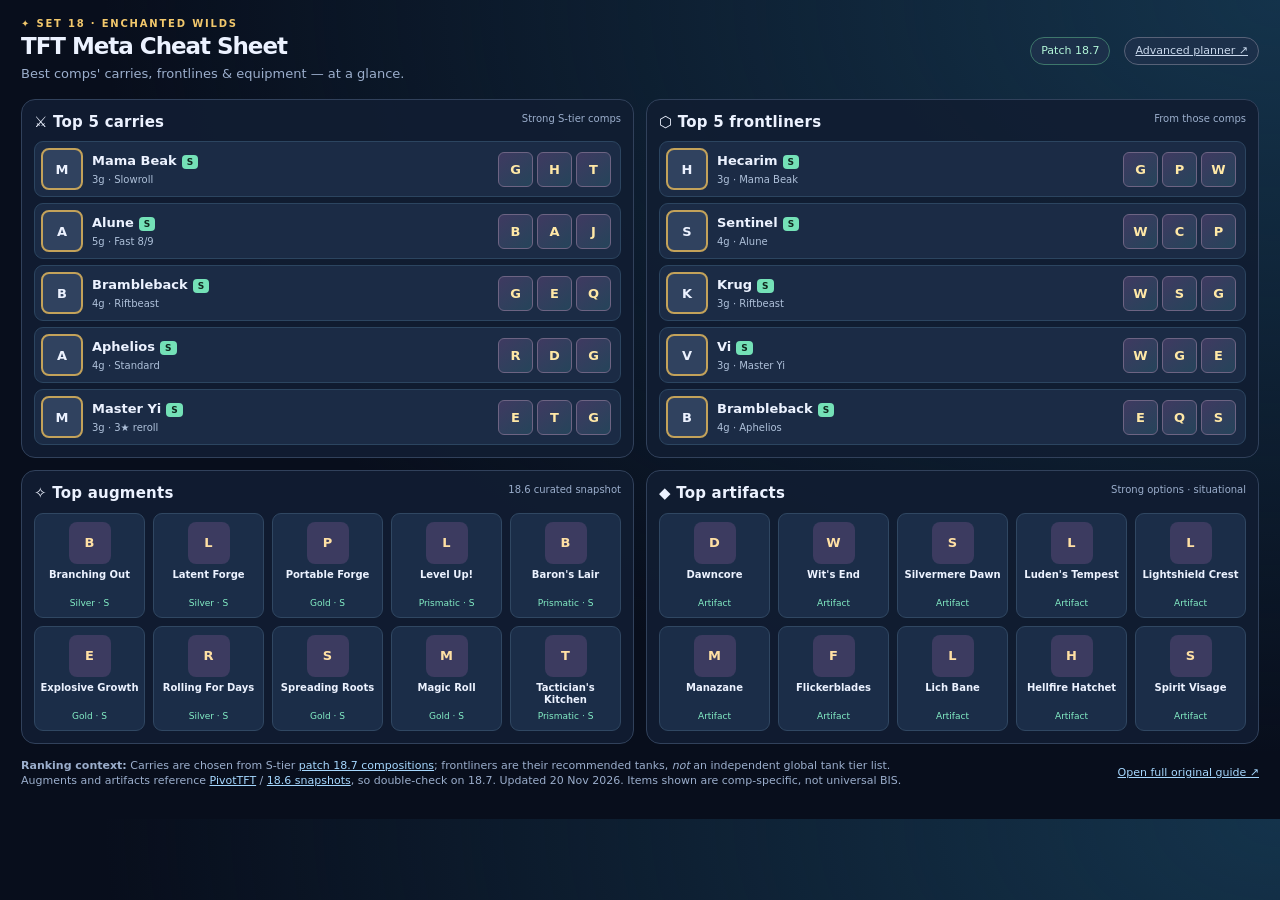
==== commit 8c36e3e1: "Replace homepage with compact patch 18.7 TFT meta cheat sheet" ====
--- a/index.html
+++ b/index.html
@@ -1,2343 +1,24 @@
-<!DOCTYPE html>
-<html lang="en">
-<head>
-<meta charset="utf-8">
-<meta name="viewport" content="width=device-width, initial-scale=1">
-<meta name="theme-color" content="#080e1e">
-<link rel="icon" type="image/svg+xml" href="./favicon.svg?v=1">
-<meta name="description" content="TFT Set 18 local-first playbook for flexible boards, items, champions, reroll, economy and endgame transitions.">
-<title>TFT Field Guide · Set 18</title>
+<!doctype html>
+<html lang="en"><head><meta charset="utf-8"><meta name="viewport" content="width=device-width,initial-scale=1"><meta name="theme-color" content="#080e1c"><meta name="description" content="Compact TFT Set 18 patch 18.7 meta cheat sheet."><title>TFT · Meta Cheat Sheet</title>
 <style>
-:root{color-scheme:dark;--bg:#080e1c;--panel:#121d32;--panel2:#172541;--line:#293a58;--text:#e8effc;--muted:#92a4c4;--gold:#f5cb6c;--mint:#64e0b4;--blue:#83baff;--pink:#e99dff;--danger:#fd8d88;--radius:17px}
-*{box-sizing:border-box}html{scroll-behavior:smooth}body{margin:0;background:radial-gradient(ellipse 1100px 550px at 73% -18%,#173d50 0%,transparent 75%),radial-gradient(ellipse 750px 700px at 0% 50%,#1b183c 0%,transparent 73%),var(--bg);font:14px/1.5 Inter,ui-sans-serif,system-ui,-apple-system,Segoe UI,Arial;color:var(--text)}button,input,select,textarea{font:inherit}button{cursor:pointer}a{color:#8bc7ff}a:hover{text-decoration:none}h1,h2,h3,p{margin-top:0}h1{font-size:clamp(29px,3.2vw,47px);line-height:1.13;letter-spacing:-.045em;margin-bottom:11px}h2{font-size:24px;letter-spacing:-.025em;margin-bottom:8px}h3{font-size:16px;margin:0 0 6px}small,.muted{color:var(--muted)}.shell{max-width:1740px;margin:auto;display:grid;grid-template-columns:225px minmax(0,1fr);min-height:100vh}.sidebar{position:sticky;top:0;height:100vh;border-right:1px solid var(--line);background:#091123ee;padding:23px 14px;display:flex;flex-direction:column;gap:8px}.brand{padding:7px 13px 21px}.brand .rune{font-size:27px;color:var(--gold)}.brand b{font-size:16px;letter-spacing:.05em}.brand small{display:block;font-size:11px;margin-top:2px}.nav{border:0;text-decoration:none;display:flex;gap:12px;align-items:center;color:var(--muted);padding:11px 12px;border-radius:10px;font-weight:650}.nav:hover,.nav:focus{background:#192944;color:var(--text)}.nav .n{width:19px;text-align:center;color:var(--gold)}.sidebar .foot{margin-top:auto;padding:10px 12px;border-top:1px solid var(--line);font-size:11px;color:var(--muted)}main{min-width:0;padding:30px clamp(18px,3vw,50px) 70px}.mast{display:flex;justify-content:space-between;gap:25px;align-items:flex-start;padding-bottom:34px}.eyebrow{color:var(--gold);text-transform:uppercase;font-size:11px;font-weight:800;letter-spacing:.21em;margin-bottom:10px}.lead{font-size:15px;color:#b7c7dc;max-width:750px}.hero-actions,.actions,.chiprow{display:flex;gap:8px;align-items:center;flex-wrap:wrap}.btn,.chip,.seg{border:1px solid var(--line);border-radius:9px;background:#192844;color:var(--text);padding:9px 13px;font-weight:670;white-space:nowrap}.btn:hover,.chip:hover,.seg:hover{border-color:#6382aa;background:#223657}.btn.primary{background:linear-gradient(120deg,#258b83,#1e5c87);color:white;border-color:#438e99}.btn.plain{background:none}.chip{padding:6px 11px;border-radius:25px;color:var(--muted);font-size:12px}.chip.active{color:#0b1527;background:var(--gold);border-color:var(--gold)}.tag{border:1px solid #40516b;background:#1a2b47;color:#dce9ff;border-radius:6px;padding:3px 7px;font-size:11px;font-weight:750}.tag.s{color:#141929;background:#f5cb6c;border-color:#f5cb6c}.tag.a{color:#74ebc5;border-color:#357b68}.tag.b{color:#a1c7ff;border-color:#4c6592}.tag.c{color:#b9a3c9;border-color:#625271}.tag.ad{color:#ffa88f;border-color:#78534c}.tag.ap{color:#d4acff;border-color:#654e7d}.tag.reroll{color:#8febc3;border-color:#396c57}.section{margin-top:35px;scroll-margin-top:20px}.section-head{display:flex;gap:18px;justify-content:space-between;align-items:end;flex-wrap:wrap;margin-bottom:17px}.section-head p{color:var(--muted);margin-bottom:0}.stats{display:grid;grid-template-columns:repeat(4,minmax(0,1fr));gap:12px;margin-top:26px}.stat{padding:17px 18px;border:1px solid var(--line);background:linear-gradient(135deg,#16294399,#10192a);border-radius:13px}.stat strong{font-size:23px;display:block;line-height:1.2;color:#fff}.stat span{font-size:12px;color:var(--muted)}.callout{border-left:3px solid var(--gold);background:linear-gradient(90deg,#302943aa,#161d2e);padding:15px 17px;border-radius:0 10px 10px 0;margin-top:18px}.callout strong{color:#ffe09c}.grid{display:grid;grid-template-columns:repeat(3,minmax(0,1fr));gap:13px}.card{border:1px solid var(--line);background:linear-gradient(155deg,#17263f,#10192c);border-radius:var(--radius);overflow:hidden;min-width:0}.comp{transition:border-color .18s,transform .18s}.comp:hover{border-color:#537299;transform:translateY(-2px)}.comp-top{padding:16px 17px 12px}.comp-meta{display:flex;justify-content:space-between;align-items:center;gap:6px;margin-bottom:10px}.comp-title{display:flex;align-items:start;gap:8px;justify-content:space-between}.comp-title h3{font-size:17px}.fav{background:none;border:0;font-size:21px;color:#64728c;line-height:1}.fav.on{color:var(--gold)}.sub{font-size:12px;color:#a5b8d0;margin-bottom:8px}.champ-strip{display:flex;gap:7px;margin:12px 0 10px;flex-wrap:wrap}.portrait{height:52px;width:52px;border-radius:9px;border:1px solid #50607b;background:linear-gradient(135deg,#375b74,#282543);overflow:hidden;position:relative;flex-shrink:0;display:flex;align-items:center;justify-content:center;text-align:center}.portrait img{position:absolute;inset:0;width:100%;height:100%;object-fit:cover}.portrait .abbr{font-size:13px;font-weight:900;color:#f1e2c3;letter-spacing:-.04em}.portrait .cost{position:absolute;right:1px;bottom:0;background:#050c16db;color:#f6d06a;font-size:10px;padding:0 3px;border-radius:3px}.champ-label{font-size:9px;width:52px;line-height:1.2;text-align:center;color:#b5c9e4;margin-top:4px;overflow-wrap:anywhere}.champ-sm{display:flex;flex-direction:column;align-items:center}.comp-bottom{border-top:1px solid #2b3953;padding:12px 17px 16px}.label{font-size:10px;font-weight:850;letter-spacing:.1em;text-transform:uppercase;color:#8fa8c6}.trait-list{display:flex;gap:6px;flex-wrap:wrap;margin:5px 0 10px}.trait-list span{font-size:11px;background:#25334b;padding:3px 7px;border-radius:6px;color:#d0e4fb}.smallline{font-size:12px;line-height:1.6;color:#b6c8df}.comp-details{border-top:1px solid var(--line);padding:14px 17px 17px;background:#0e192c}.comp-details p{margin:5px 0 10px}.details-toggle{display:block;border:0;background:transparent;color:var(--gold);font-weight:800;padding:11px 17px;width:100%;text-align:left;border-top:1px solid #283958}.comp-details[hidden]{display:none}.mini-items{display:flex;gap:5px;flex-wrap:wrap;margin:5px 0 9px}.itemmark{display:inline-flex;align-items:center;gap:5px;background:#202c44;border-radius:6px;padding:4px 7px;font-size:11px;max-width:100%}.itemmark .sicon{height:22px;width:22px}.sicon{display:inline-flex;align-items:center;justify-content:center;position:relative;border-radius:6px;border:1px solid #5b5a7d;background:linear-gradient(140deg,#473262,#143a56);height:40px;width:40px;overflow:hidden;color:var(--gold);font-weight:900;flex-shrink:0}.sicon img{position:absolute;width:100%;height:100%;inset:0;object-fit:cover}.searchbar{background:#101c30;border:1px solid #37506e;border-radius:10px;color:white;padding:10px 12px;min-width:230px}.searchbar:focus,textarea:focus,select:focus{outline:2px solid #429cba;outline-offset:1px}select{background:#172740;color:var(--text);border:1px solid var(--line);border-radius:9px;padding:9px}.controls{display:flex;gap:9px;flex-wrap:wrap}.hero-tip{background:linear-gradient(110deg,#173749bb,#222443bb);border:1px solid #436779;border-radius:14px;padding:18px;display:flex;align-items:flex-start;gap:15px}.hero-tip .glow{font-size:26px}.hero-tip p{margin:0;color:#c9d9ec}.roster{display:grid;grid-template-columns:repeat(6,minmax(0,1fr));gap:9px}.unit{display:flex;align-items:center;gap:9px;background:#142037;border:1px solid #2b3c56;border-radius:10px;padding:7px;min-width:0}.unit .portrait{height:43px;width:43px}.unit b{font-size:12px;display:block;overflow:hidden;text-overflow:ellipsis;white-space:nowrap}.unit .meta{font-size:10px;color:#9aacbf}.tiers{display:grid;grid-template-columns:repeat(4,minmax(0,1fr));gap:11px}.tierbox{padding:15px;border:1px solid var(--line);border-radius:12px;background:#15223a}.tierbox h3{margin:0 0 10px}.namecloud{display:flex;flex-wrap:wrap;gap:6px}.namecloud span{border-radius:5px;background:#24334d;padding:4px 7px;font-size:12px;color:#cce1fb}.item-grid{display:grid;grid-template-columns:repeat(4,minmax(0,1fr));gap:10px}.item-card{padding:12px;display:flex;gap:11px;align-items:flex-start}.item-card b{display:block;font-size:12px}.item-card p{font-size:11px;color:#a9bdd7;line-height:1.45;margin:3px 0 0}.recipe{color:#f2d98e;font-size:11px}.item-tools{display:flex;flex-wrap:wrap;align-items:center;gap:11px}.recipe-answer{border:1px solid #527986;border-radius:10px;padding:12px 15px;background:#153642;min-height:58px}.timeline{display:grid;grid-template-columns:repeat(7,minmax(0,1fr));gap:9px}.level-card{background:#15243c;border:1px solid #334763;border-radius:12px;padding:14px 10px}.level-card .stage{color:var(--gold);font-weight:850;font-size:12px}.level-card .lv{font-size:30px;font-weight:850;margin:5px 0}.level-card .remark{font-size:11px;color:var(--muted);min-height:36px}.split{display:grid;grid-template-columns:1.1fr 1fr;gap:14px}.panel{padding:19px}.panel p{color:#bdcde0}.panel ul{padding-left:18px;margin:8px 0 0;color:#bdcde0}.panel li{margin-bottom:8px}.decision{padding:14px;border-radius:10px;background:#132f3b;border:1px solid #336a69;margin-top:13px}.tablewrap{overflow-x:auto}table{width:100%;border-collapse:collapse;text-align:left;font-size:12px}td,th{border-bottom:1px solid #2d405c;padding:9px 12px}th{color:var(--gold)}tr:last-child td{border:0}.bar{height:7px;border-radius:5px;background:#2b3a54;overflow:hidden}.bar i{display:block;height:100%;background:var(--mint)}.checklist label{display:flex;align-items:center;gap:10px;padding:9px 0;border-bottom:1px solid #304158;color:#cbd9ee}.checklist input{accent-color:#39b994;width:16px;height:16px}.notes{width:100%;min-height:140px;padding:13px;border:1px solid #39506b;border-radius:10px;background:#101c30;color:var(--text);resize:vertical}.match{display:grid;grid-template-columns:1fr 1fr 2fr auto;gap:8px}.mutebar{border-top:1px solid var(--line);padding-top:20px;color:var(--muted);font-size:11px;margin-top:40px}.toast{position:fixed;right:18px;bottom:18px;background:#244a45;border:1px solid #6de0b4;border-radius:10px;padding:12px 17px;opacity:0;pointer-events:none;transition:opacity .2s;z-index:20}.toast.show{opacity:1}.printOnly{display:none}
-@media(max-width:1350px){.grid{grid-template-columns:repeat(2,minmax(0,1fr))}.roster{grid-template-columns:repeat(4,minmax(0,1fr))}.item-grid{grid-template-columns:repeat(3,minmax(0,1fr))}.timeline{grid-template-columns:repeat(4,minmax(0,1fr))}}
-@media(max-width:870px){.shell{display:block}.sidebar{height:auto;position:relative;display:flex;flex-direction:row;align-items:center;overflow-x:auto;padding:8px 12px}.brand{padding:5px 8px;white-space:nowrap}.brand small,.sidebar .foot{display:none}.nav{padding:8px}.nav .n{display:none}main{padding:22px 16px}.mast{display:block}.hero-actions{margin-top:12px}.stats{grid-template-columns:repeat(2,minmax(0,1fr))}.roster{grid-template-columns:repeat(3,minmax(0,1fr))}.split,.tiers{grid-template-columns:1fr 1fr}}
-@media(max-width:600px){.grid,.split,.tiers{grid-template-columns:1fr}.roster{grid-template-columns:repeat(2,minmax(0,1fr))}.item-grid{grid-template-columns:repeat(2,minmax(0,1fr))}.timeline{grid-template-columns:repeat(2,minmax(0,1fr))}.match{grid-template-columns:1fr 1fr}.match input:nth-child(3){grid-column:span 2}.stats{gap:7px}.stat{padding:12px}.section{margin-top:28px}}
-@media print{body{background:#fff;color:#171b25}.sidebar,.hero-actions,.controls,.chiprow,.btn,.fav,.details-toggle,.mutebar,.decision-form,.notes-section{display:none!important}.shell{display:block}main{padding:0}.card,.stat,.tierbox,.panel,.level-card{background:white;color:#15191e;border-color:#ccc;break-inside:avoid}.sub,.muted,.smallline,.comp-bottom,.comp-details,.panel p,.panel li{color:#404a5a!important}.comp-details{display:block!important;background:white}.grid{grid-template-columns:repeat(3,1fr)}.item-grid{grid-template-columns:repeat(4,1fr)}.section{page-break-inside:avoid}.portrait img,.sicon img{filter:grayscale(.1)}}
-
-/* Visual opening planner */
-.opening-grid{display:grid;grid-template-columns:repeat(12,minmax(0,1fr));gap:14px}
-.opening-panel{grid-column:span 8;padding:17px;min-width:0}
-.opening-panel:nth-child(2),.opening-panel:nth-child(4){grid-column:span 4}
-.picker-head{display:flex;justify-content:space-between;align-items:start;gap:12px;margin-bottom:10px}
-.picker-head h3{font-size:17px;margin:0 0 5px}.picker-head p{font-size:12px;color:var(--muted);margin:0}
-.picker-total{border:1px solid #508879;background:#153e3b;color:#b3ffe4;border-radius:15px;padding:1px 8px;margin-left:5px;font-size:12px}
-.picker-search{width:160px;max-width:42%;border:1px solid #405e79;background:#101c30;border-radius:9px;padding:9px;color:#f0f8ff}
-.picker-filters{display:flex;gap:5px;flex-wrap:wrap;margin:10px 0}
-.picker-filters button{border:1px solid #3c526f;background:#192b46;color:#b6cae5;border-radius:7px;padding:8px 10px;font-size:12px;font-weight:750}
-.picker-filters button.active{background:#236059;border-color:#70c6b2;color:white}
-.picker-grid{display:grid;grid-template-columns:repeat(auto-fill,minmax(76px,1fr));gap:7px;max-height:348px;overflow-y:auto;align-content:start;padding:3px 3px 6px;scrollbar-color:#556f8c #111d2e}
-.picker-components{grid-template-columns:repeat(auto-fill,minmax(81px,1fr));max-height:none}
-.picker-augments{grid-template-columns:repeat(auto-fill,minmax(86px,1fr))}
-.pick-cell{min-width:0;position:relative;display:flex;flex-direction:column;align-items:stretch}
-.pick-main{width:100%;min-width:0;min-height:91px;background:#122239;border:1px solid #3d5370;border-radius:10px;display:flex;align-items:center;flex-direction:column;gap:5px;padding:7px 3px;color:#dce9fb}
-.pick-main:hover{border-color:#91accb;background:#1c3453}
-.pick-main[aria-pressed="true"]{border:2px solid #74e4be;background:#174441;padding:6px 2px}
-.pick-art{width:50px;height:50px;position:relative;display:flex;align-items:center;justify-content:center;border:1px solid #5b5d7e;border-radius:8px;background:linear-gradient(135deg,#503b64,#234d63);font-size:18px;font-weight:850;color:#ffe19b;overflow:hidden}
-.pick-art img{position:absolute;inset:0;width:100%;height:100%;object-fit:cover}
-.pick-name{font-size:11.5px;line-height:1.3;text-align:center;display:-webkit-box;-webkit-line-clamp:2;-webkit-box-orient:vertical;overflow:hidden;overflow-wrap:anywhere;min-height:23px}
-.pick-number{position:absolute;right:2px;top:2px;border-radius:12px;background:#f4cb6b;border:2px solid #101a30;color:#142133;min-width:22px;height:22px;display:flex;align-items:center;justify-content:center;font-size:11px;font-weight:900}
-.pick-cost{position:absolute;bottom:0;right:0;font-size:10px;background:#040a15d9;color:white;padding:0 3px;border-top-left-radius:3px}
-.pick-minus{position:absolute;z-index:2;right:3px;bottom:23px;border:1px solid #c78c95;background:#673744;border-radius:6px;color:white;font-size:18px;font-weight:900;width:24px;height:25px;padding:0;line-height:1}
-.pick-minus:hover{background:#a23a51}
-.pick-stars{display:grid;grid-template-columns:repeat(3,1fr);gap:2px;margin-top:3px}
-.pick-stars button{border:1px solid #506078;background:#1b2c45;color:#a9b9d1;border-radius:5px;font-size:10px;letter-spacing:-1px;padding:7px 0}
-.pick-stars button.active{border-color:#efc369;background:#654f23;color:#ffe6a1}
-.picker-chosen{display:flex;flex-wrap:wrap;gap:5px;margin-bottom:8px}
-.picker-chosen:empty{display:none}
-.picker-chosen .chosen{display:flex;align-items:center;gap:4px;background:#1e3b43;border:1px solid #50877d;border-radius:6px;font-size:11px;padding:3px 5px;color:white}
-.picker-chosen img{width:23px;height:23px;border-radius:4px;object-fit:cover}
-.picker-chosen .goldstars{color:#ffe08e;font-weight:900}
-.picker-chosen button{background:#5b3846;border:0;border-radius:5px;color:white;padding:3px 6px}
-.stage-controls{border-top:1px solid var(--line);display:flex;gap:10px;align-items:center;padding-top:10px;margin-top:12px}
-.stage-controls strong{font-size:12px}.stage-controls .picker-filters{margin:0}
-.opening-samples{display:flex;gap:8px;align-items:center;flex-wrap:wrap;margin:15px 0 19px}
-.opening-samples strong{font-size:12px;color:var(--muted)}
-.opening-results-head{display:flex;align-items:center;justify-content:space-between;gap:12px;margin:16px 0}
-.opening-results-head h3{font-size:19px;margin-bottom:3px}.opening-results-head p{margin:0;font-size:12px}
-.opening-results .comp-top{padding-bottom:16px}
-.opening-fit{font-size:11px;border:1px solid #488b87;border-radius:6px;background:#10383c;color:#8ef2cd;padding:4px 7px}
-.opening-reasons{margin:9px 0 0;padding-left:18px;font-size:12px;color:#c0d8ec}
-.opening-reasons li{margin-bottom:6px}.opening-plan{border-top:1px solid var(--line);padding:12px 17px 17px;background:#0c1a2b;font-size:12px;color:#aec8df}
-.opening-plan b{color:var(--gold)}.opening-action{margin-top:10px;display:block;width:100%}
-.pick-main:focus-visible,.pick-stars button:focus-visible,.pick-minus:focus-visible,.picker-filters button:focus-visible{outline:3px solid #ffe08e;outline-offset:2px}
-@media(max-width:1050px){.opening-panel{grid-column:span 12!important}.picker-components{grid-template-columns:repeat(8,minmax(0,1fr))}}
-@media(max-width:600px){.opening-panel{padding:12px}.picker-head{flex-direction:column}.picker-search{width:100%;max-width:100%}.picker-grid{grid-template-columns:repeat(auto-fill,minmax(69px,1fr));gap:5px}.picker-components{grid-template-columns:repeat(4,minmax(0,1fr))}.picker-augments{grid-template-columns:repeat(auto-fill,minmax(76px,1fr))}.pick-art{width:44px;height:44px}.pick-name{font-size:11px}}
-@media print{#opening{display:none!important}}
-
-
-
-.holder-section{margin:20px 0 22px}
-.holder-titlebar{display:flex;justify-content:space-between;align-items:center;gap:12px;margin-bottom:12px}
-.holder-titlebar h3{font-size:20px;margin:0 0 4px}.holder-titlebar p{font-size:12px;margin:0}
-.holder-columns{display:grid;grid-template-columns:1fr 1fr;gap:13px}
-.holder-column{background:#0d1c2f;border:1px solid var(--line);border-radius:13px;overflow:hidden;min-width:0}
-.holder-column-head{background:#1b3048;border-bottom:1px solid var(--line);padding:12px 14px}
-.holder-column-head b{font-size:12px;letter-spacing:.08em;color:#91e9ce}
-.holder-column-head p{color:#a5bcd9;font-size:11px;margin:4px 0 0}
-.holder-card{margin:10px;border:1px solid #36506d;background:#172841;border-radius:10px;padding:11px}
-.holder-card.owned{border-color:#74d7b4;background:#173a3c}
-.holder-person{display:flex;align-items:center;gap:10px}
-.holder-photo{position:relative;border:2px solid var(--holder-rim,#8b9baa);background:#30425b;border-radius:9px;flex:0 0 62px;width:62px;height:62px;display:flex;align-items:center;justify-content:center;overflow:hidden;font-weight:900}
-.holder-photo img{position:absolute;inset:0;width:100%;height:100%;object-fit:cover}
-.holder-photo small{position:absolute;bottom:0;right:0;background:#050b16d9;color:#f7d588;padding:0 3px}
-.holder-person b{font-size:16px}.holder-person .meta{font-size:11px;color:#c1cfe3}
-.holder-label{font-size:11px;color:#8deac9;margin-top:5px;font-weight:800}
-.holder-summary{font-size:12px;color:#c6d7e9;margin:10px 0 7px}
-.holder-minititle{font-size:10px;color:#91aac7;letter-spacing:.1em;text-transform:uppercase;font-weight:850;margin:8px 0 5px}
-.holder-gooditems{display:flex;gap:5px;flex-wrap:wrap}
-.holder-item{display:inline-flex;align-items:center;gap:5px;background:#24394f;padding:4px 7px 4px 3px;font-size:11px;border-radius:6px;color:#dfedff}
-.holder-item img{width:26px;height:26px;border-radius:5px;object-fit:cover}
-.holder-flow{display:flex;flex-wrap:wrap;gap:5px;align-items:center}
-.holder-step{display:inline-flex;gap:5px;align-items:center;border:1px solid #3b536d;background:#203449;border-radius:7px;padding:4px 6px;font-size:11px;font-weight:700}
-.holder-step img{width:26px;height:26px;object-fit:cover;border-radius:4px}
-.holder-arrow{font-size:16px;color:var(--gold);font-weight:800}
-.holder-open{margin-top:9px;background:#24455c;border:1px solid #567890;border-radius:8px;color:#f0f9ff;padding:9px 12px;text-align:left;width:100%;font-size:12px}
-.holder-open:hover{background:#315a74}
-.holder-empty{padding:19px;color:#b2c8df;font-size:12px}
-.holder-tip{margin:10px 0 20px;border-left:3px solid #cdb879;background:#202b40;padding:11px 13px;font-size:12px;color:#d1ddec}
-@media(max-width:1000px){.holder-columns{grid-template-columns:1fr}.holder-column{display:block}}
-@media(max-width:650px){.holder-titlebar{align-items:flex-start;flex-direction:column}.holder-card{margin:8px}.holder-photo{width:56px;height:56px;flex-basis:56px}}
-
-.hero-picks{margin:23px 0}
-.hero-picks-heading{display:flex;align-items:center;justify-content:space-between;gap:10px;margin-bottom:13px}
-.hero-picks-heading h3{font-size:20px;margin:0 0 4px}.hero-picks-heading p{font-size:12px;margin:0}
-.hero-picks-grid{display:grid;grid-template-columns:repeat(2,minmax(0,1fr));gap:12px}
-.hero-picks-card{background:linear-gradient(130deg,#172b43,#101d31);border:1px solid #364c68;border-radius:12px;overflow:hidden;min-width:0}
-.hero-picks-top{display:flex;align-items:center;gap:11px;padding:12px 14px;border-bottom:1px solid #30455e}
-.hero-picks-photo{flex:0 0 62px;width:62px;height:62px;position:relative;border:2px solid var(--unit-color,#81a0bf);border-radius:10px;background:#25445d;overflow:hidden;display:flex;align-items:center;justify-content:center;font-weight:850}
-.hero-picks-photo img{position:absolute;inset:0;height:100%;width:100%;object-fit:cover}
-.hero-picks-photo small{position:absolute;right:0;bottom:0;padding:0 3px;background:#020918d9;color:#fff;font-size:10px}
-.hero-picks-top h4{font-size:17px;margin:0 0 2px}
-.hero-picks-role{font-size:11px;color:#b3cbe2}
-.hero-picks-stars{color:#ffdb8d;font-weight:900;font-size:15px}
-.hero-picks-source{font-size:10px;color:#a8cdd9;background:#26445b;border-radius:5px;padding:2px 5px;margin-left:5px}
-.hero-picks-body{padding:11px 13px 14px}
-.hero-picks-note{font-size:12px;color:#bfd0e6;margin:0 0 10px}
-.hero-picks-itemlist{display:grid;gap:7px}
-.hero-picks-item{display:grid;grid-template-columns:44px minmax(0,1fr) auto;gap:8px;align-items:center;border:1px solid #35485e;background:#15263a;padding:7px;border-radius:9px;min-width:0}
-.hero-picks-item.have{border-color:#568db8;background:#1b3a53}.hero-picks-item.craft{border-color:#54a88c;background:#163c3b}
-.hero-picks-item-icon{width:44px;height:44px;position:relative;overflow:hidden;border-radius:8px;background:#3c3454;display:flex;align-items:center;justify-content:center;font-size:15px}
-.hero-picks-item-icon img{position:absolute;inset:0;width:100%;height:100%;object-fit:cover}
-.hero-picks-item-name{font-size:12px;font-weight:800;line-height:1.24;display:block;margin-bottom:4px;overflow-wrap:anywhere}
-.hero-picks-recipe{display:flex;align-items:center;gap:5px}
-.hero-picks-component{width:23px;height:23px;position:relative;border-radius:5px;border:1px solid #516987;background:#28445e;display:flex;align-items:center;justify-content:center;font-size:10px;overflow:hidden}
-.hero-picks-component img{position:absolute;inset:0;width:100%;height:100%;object-fit:cover}
-.hero-picks-badge{font-size:10px;font-weight:850;border-radius:6px;padding:5px 6px;background:#2a3b53;color:#bbcbdc;text-align:center;min-width:67px;white-space:nowrap;border:1px solid #45576d}
-.hero-picks-badge.have{background:#235374;color:#c2ebff;border-color:#5a94b7}.hero-picks-badge.craft{background:#185a48;color:#c0ffe7;border-color:#65bd99}
-.hero-picks-next{margin-top:10px;border-top:1px solid #324961;padding-top:10px}
-.hero-picks-next b{font-size:10px;letter-spacing:.08em;color:#aac4df;text-transform:uppercase}
-.hero-picks-next-list{margin-top:5px;display:flex;align-items:center;gap:6px;flex-wrap:wrap}
-.hero-picks-next-list span{display:inline-flex;align-items:center;gap:5px;border-radius:6px;background:#253b55;padding:4px 6px;font-size:11px;font-weight:750}
-.hero-picks-next-list img{width:27px;height:27px;object-fit:cover;border-radius:4px}
-.hero-picks-next-list .arrow{color:#f1d27f;background:none;font-size:16px}
-.hero-picks-build{margin-top:10px;display:block;width:100%;border-radius:7px;border:1px solid #5d7f9b;background:#28465d;color:#effaff;padding:8px;font-size:12px;font-weight:750;text-align:left}
-.hero-picks-empty{grid-column:1/-1;padding:19px;background:#14263d;border:1px dashed #55718e;border-radius:12px;color:#c6d8ea;font-size:13px}
-@media(max-width:1120px){.hero-picks-grid{grid-template-columns:1fr}}
-@media(max-width:600px){.hero-picks-heading{align-items:flex-start;flex-direction:column}.hero-picks-top{padding:10px}.hero-picks-body{padding:9px}.hero-picks-item{grid-template-columns:40px minmax(0,1fr) auto;gap:6px;padding:6px}.hero-picks-item-icon{height:40px;width:40px}.hero-picks-badge{min-width:59px;padding:4px;font-size:9px}}
-
-/* Artifact inventory and matched holders */
-.artifact-picker-panel{grid-column:span 12!important}
-.artifact-gallery{grid-template-columns:repeat(auto-fill,minmax(84px,1fr));max-height:340px}
-.artifact-gallery .pick-art{border:2px solid #b083d8;background:linear-gradient(125deg,#6a4773,#264b70)}
-.artifact-gallery .pick-main[aria-pressed="true"]{border-color:#e9aeff;background:#463052}
-.artifact-gallery .pick-number{background:#e4c1ff;color:#2a153b}
-.artifact-choices{margin:20px 0 25px}
-.artifact-holder-grid{display:grid;grid-template-columns:repeat(3,minmax(0,1fr));gap:10px}
-.artifact-holder-card{background:#1a2a43;border:1px solid #655585;border-radius:11px;padding:12px;min-width:0}
-.artifact-holder-card.owned{border-color:#63c59f;background:#183b3a}
-.artifact-holder-card .identity{display:flex;align-items:center;gap:10px}
-.artifact-holder-card .portrait{height:58px;width:58px;position:relative;border:2px solid #ab82d4;border-radius:8px;flex:0 0 58px;overflow:hidden;background:#334461}
-.artifact-holder-card .portrait img{position:absolute;inset:0;width:100%;height:100%;object-fit:cover}
-.artifact-holder-card .portrait small{position:absolute;bottom:0;right:0;background:#061321ce;color:white;font-size:10px;padding:0 4px}
-.artifact-holder-card .identity b{font-size:15px;display:block}
-.artifact-holder-card .identity small{color:#b9cce1;font-size:11px}
-.artifact-holder-card p{font-size:11px;color:#b8cfe5;margin:9px 0;line-height:1.42}
-.artifact-holder-card .artifact-tag{display:inline-flex;align-items:center;gap:5px;border:1px solid #916bb3;background:#4b345d;padding:4px 7px;color:#efd9ff;border-radius:7px;font-size:11px;font-weight:750;margin:2px;max-width:100%;overflow-wrap:anywhere}
-.artifact-holder-card .artifact-tag img{width:25px;height:25px;object-fit:cover;border-radius:5px}
-.artifact-holder-card .artifact-tag .abbr{width:25px;height:25px;background:#755386;display:flex;align-items:center;justify-content:center;border-radius:5px}
-.artifact-holder-card .handoff{font-size:11px;margin-top:8px;color:#cce0ed}
-.artifact-holder-card .handoff b{color:#efd495;font-size:11px}
-.hero-artifacts{border-top:1px solid #57496c;margin-top:11px;padding-top:11px}
-.hero-artifacts h5{margin:0 0 8px;color:#f0d5ff;font-size:12px}
-.hero-artifact-row{display:flex;flex-wrap:wrap;gap:6px}
-.hero-artifact-choice{display:inline-flex;align-items:center;gap:6px;background:#38284b;color:#e9d9f5;border:1px solid #8062a0;border-radius:7px;padding:4px 7px;font-size:11px;font-weight:750}
-.hero-artifact-choice.owned{border-color:#67c9a0;background:#1d4b44}
-.hero-artifact-choice img{width:30px;height:30px;object-fit:cover;border-radius:4px}
-.hero-artifact-choice .letter{width:30px;height:30px;display:flex;align-items:center;justify-content:center;background:#664b78;border-radius:4px}
-.hero-artifact-note{font-size:10px;color:#bdb1d7;margin-top:6px}
-@media(max-width:1100px){.artifact-holder-grid{grid-template-columns:repeat(2,minmax(0,1fr))}}
-@media(max-width:650px){.artifact-holder-grid{grid-template-columns:1fr}.artifact-gallery{grid-template-columns:repeat(auto-fill,minmax(74px,1fr))}}
-
-.hero-artifact-choice .letter,.artifact-holder-card .artifact-tag .abbr{position:relative;overflow:hidden;flex:0 0 30px;font-size:10px}
-.hero-artifact-choice .letter img,.artifact-holder-card .artifact-tag .abbr img{position:absolute;inset:0;width:100%;height:100%;object-fit:cover}
-.artifact-gallery .pick-art img{max-width:100%;max-height:100%}
-
-.round-panel{border:1px solid #4a657f;border-radius:14px;background:linear-gradient(120deg,#18374c,#122236);padding:15px 17px;margin-bottom:15px}
-.round-panel-title h3{font-size:19px;margin:1px 0 4px}.round-panel-title p{font-size:12px;margin:0}
-.round-controls{display:grid;grid-template-columns:minmax(140px,.8fr) minmax(150px,1fr) minmax(200px,1.8fr);gap:12px;margin-top:12px}
-.round-controls>div>strong{font-size:11px;color:#d6e6f6;letter-spacing:.05em}
-.round-controls .picker-filters{margin:7px 0 3px}
-.round-controls .picker-filters button{min-width:33px;font-size:12px}
-.round-guidance{background:#0f283c;border-radius:9px;padding:10px 11px;font-size:12px;line-height:1.5;margin-top:11px;color:#c3d8ee}
-.round-guidance strong{color:#9fe8ce}.shop-odds{display:flex;flex-wrap:wrap;gap:6px;margin:8px 0}
-.shop-odds .odds{display:inline-flex;align-items:center;gap:5px;background:#233c53;border:1px solid #45657d;border-radius:7px;padding:4px 7px;font-size:11px}
-.shop-odds .odds.best{border-color:#72c6b6;background:#1d534e}
-.shop-note{font-size:11px;color:#a6bfd5}
-.shop-reality{display:inline-block;border-radius:5px;font-size:10px;font-weight:750;color:#bfe2ff;background:#284562;padding:2px 5px;margin-left:5px}
-@media(max-width:950px){.round-controls{grid-template-columns:1fr 1fr}.round-controls>div:last-child{grid-column:1/-1}}
-@media(max-width:600px){.round-panel{padding:12px}.round-controls{grid-template-columns:1fr}.round-controls>div:last-child{grid-column:auto}}
-
-/* Item/Artifact values and contextual strong-combo cards */
-.value-guide,.combo-guide{margin:22px 0;border-top:1px solid #344d6a;padding-top:17px}
-.value-guide-top{display:flex;align-items:start;justify-content:space-between;gap:15px}
-.value-guide-top h3{font-size:20px;margin:0 0 4px}.value-guide-top p{font-size:12px;margin:0}
-.value-guide-top>a{font-size:11px;white-space:nowrap;margin-top:7px}
-.value-filters{display:flex;justify-content:space-between;align-items:center;gap:12px;flex-wrap:wrap}
-.value-tier-group{display:flex;gap:11px;margin-top:12px;background:#14263b;border:1px solid #344d64;border-radius:10px;padding:11px}
-.value-tier-letter{flex:0 0 38px;display:flex;align-items:center;justify-content:center;color:#f5f7ff;font-size:23px;font-weight:900;background:#425273;border-radius:8px;height:44px}
-.value-tier-letter.tier-S{background:#7d6231;color:#fff3c3}.value-tier-letter.tier-A{background:#265d59;color:#caffef}.value-tier-letter.tier-B{background:#345b86;color:#d9edff}.value-tier-letter.tier-C{background:#50425c;color:#e7d6f9}
-.value-tier-contents{flex:1;min-width:0}.value-tier-contents p{font-size:11px;margin:0 0 9px;color:#a7c0d9}
-.value-icon-grid{display:grid;grid-template-columns:repeat(auto-fill,minmax(84px,1fr));gap:7px}
-.value-icon{display:flex;flex-direction:column;align-items:center;gap:5px;padding:7px 5px;text-align:center;border:1px solid #314861;border-radius:9px;background:#1a2a43;position:relative;color:#e1e9f7;min-width:0}
-.value-icon:hover{border-color:#a2b6d5;background:#253c58}
-.value-icon.owned{border-color:#60c9a4;background:#18483c}
-.value-icon.can-craft{border-color:#ae98d3;background:#322e49}
-.value-icon img{height:48px;width:48px;border-radius:8px;object-fit:cover}
-.value-icon .value-fallback{height:48px;width:48px;border-radius:8px;display:flex;align-items:center;justify-content:center;font-weight:900;background:#39415b;font-size:15px}
-.value-icon-name{font-size:10.5px;line-height:1.2;display:-webkit-box;-webkit-line-clamp:2;-webkit-box-orient:vertical;overflow:hidden;overflow-wrap:anywhere;min-height:25px}
-.value-label{position:absolute;right:2px;top:2px;border-radius:12px;color:#113020;background:#9debc4;font-size:10px;font-weight:900;padding:3px 5px}
-.value-empty{padding:16px;color:#bfd1e3;font-size:12px}
-.pick-quick-tier{position:absolute;left:3px;top:3px;font-size:10px;font-weight:850;border:1px solid #50647a;color:#eaf2ff;border-radius:5px;background:#26384e;padding:2px 4px}
-.combo-card-grid{display:grid;grid-template-columns:repeat(2,minmax(0,1fr));gap:11px}
-.combo-card{border:1px solid #455f80;border-radius:11px;background:#192b42;padding:13px;min-width:0}
-.combo-card.matched{border-color:#67c9a7;background:#1a3c3b}
-.combo-card-head{display:flex;align-items:center;gap:9px;justify-content:space-between}
-.combo-card-head h4{font-size:15px;line-height:1.25;margin:0}
-.combo-class{font-size:10px;border:1px solid #6d6186;border-radius:6px;background:#3f3752;color:#ddcaff;padding:4px 6px;white-space:nowrap}
-.combo-icons{display:flex;gap:7px;align-items:center;flex-wrap:wrap;margin:11px 0}
-.combo-icon{display:flex;align-items:center;gap:5px;font-size:11px;background:#29415a;border-radius:8px;padding:4px 7px 4px 4px;max-width:100%}
-.combo-icon img{width:36px;height:36px;object-fit:cover;border-radius:6px}
-.combo-icon .fallback{width:36px;height:36px;background:#55456b;border-radius:6px;display:flex;align-items:center;justify-content:center}
-.combo-icon.have{outline:2px solid #63caab}
-.combo-card p{font-size:12px;color:#c3d8eb;line-height:1.46;margin:7px 0}
-.combo-match{font-size:11px;color:#9febc8;font-weight:800}
-.combo-build-link{display:block;width:100%;margin-top:10px;border:1px solid #587d9e;border-radius:8px;background:#274764;color:#e6f6ff;font-size:12px;padding:9px;text-align:left}
-@media(max-width:920px){.combo-card-grid{grid-template-columns:1fr}}
-@media(max-width:650px){.value-guide-top{flex-direction:column}.value-tier-group{padding:8px;gap:7px}.value-tier-letter{flex-basis:32px;font-size:18px;height:37px}.value-icon-grid{grid-template-columns:repeat(auto-fill,minmax(71px,1fr));gap:5px}.value-icon img,.value-icon .value-fallback{height:42px;width:42px}.value-icon-name{font-size:10px}}
-
-.shop-targets{margin-top:12px;border-top:1px solid #3b5871;padding-top:11px}
-.shop-targets-head{display:flex;align-items:center;justify-content:space-between;gap:12px;margin-bottom:10px}
-.shop-targets-head>b{font-size:12px}.shop-targets-head>span{font-size:11px}
-.shop-target-grid{display:grid;grid-template-columns:repeat(6,minmax(0,1fr));gap:7px}
-.shop-target{display:flex;align-items:center;gap:7px;border:1px solid #4c617d;background:#183149;border-radius:9px;padding:6px;min-width:0}
-.shop-target-image{width:43px;height:43px;flex:0 0 43px;border-radius:7px;border:2px solid var(--target-color,#89a8be);background:#445676;position:relative;overflow:hidden;display:flex;align-items:center;justify-content:center;font-size:14px}
-.shop-target-image img{position:absolute;inset:0;width:100%;height:100%;object-fit:cover}
-.shop-target-name{min-width:0}.shop-target-name b{font-size:11px;line-height:1.2;display:block;overflow-wrap:anywhere}
-.shop-target-name span{font-size:10px;color:#c6d7eb}
-.shop-target.have{border-color:#69c9a7;background:#1b4a40}
-.shop-target-small{color:#a2b6cf;font-size:10px;margin-top:6px}
-@media(max-width:1120px){.shop-target-grid{grid-template-columns:repeat(3,minmax(0,1fr))}}
-@media(max-width:620px){.shop-targets-head{flex-direction:column;align-items:flex-start;gap:3px}.shop-target-grid{grid-template-columns:repeat(2,minmax(0,1fr))}}
-
-/* Planner composition: wide champion portraits, compact component chooser, Artifact near normal items. */
-@media(min-width:1051px){
- .opening-grid>.opening-panel:nth-child(1){grid-column:span 7}
- .opening-grid>.opening-panel:nth-child(2){grid-column:span 5!important}
- .opening-grid>.opening-panel:nth-child(3){grid-column:span 4}
- .opening-grid>.opening-panel:nth-child(4){grid-column:span 8}
- .opening-grid>.opening-panel:nth-child(5){grid-column:span 12}
-}
-@media(max-width:1050px){.opening-grid>.artifact-picker-panel{grid-column:span 12!important}}
-.value-icon .value-fallback,.combo-icon .fallback{position:relative;overflow:hidden;flex:0 0 auto}
-.value-icon .value-fallback img,.combo-icon .fallback img{position:absolute;inset:0;width:100%;height:100%;object-fit:cover}
-.combo-icon .fallback{width:36px;height:36px}
-
-.radiant-picker-panel{grid-column:span 12!important}
-.radiant-gallery{grid-template-columns:repeat(auto-fill,minmax(83px,1fr));max-height:345px}
-.radiant-gallery .pick-art{border:2px solid #f0cd6b;background:#5b4629}
-.radiant-gallery .pick-main[aria-pressed="true"]{border-color:#ffd67c;background:#574528}
-.radiant-gallery .pick-number{background:#ffdc81;color:#37270d}
-.radiant-art{height:100%;width:100%;position:relative;display:flex;align-items:center;justify-content:center;overflow:hidden;border-radius:5px;background:linear-gradient(130deg,#77582c,#433f5c)}
-.radiant-art img{position:absolute;inset:0;width:100%;height:100%;object-fit:cover}
-.radiant-art:after{content:"✦";position:absolute;right:0;bottom:0;background:#c88a27;color:#fff2bb;font-size:10px;font-weight:900;padding:2px 3px;border-radius:3px 0 3px 0}
-.hero-radiants{border-top:1px solid #775d2f;margin-top:10px;padding-top:10px}
-.hero-radiants h5{color:#f5d585;font-size:12px;margin:0 0 7px}
-.hero-radiants .hero-artifact-choice{border-color:#aa853f;background:#493b29;color:#ffedbd}
-.hero-radiants .hero-artifact-choice.owned{border-color:#60c69e;background:#1f4c3e}
-.hero-radiants .letter{background:#71582a}
-@media(max-width:600px){.radiant-gallery{grid-template-columns:repeat(auto-fill,minmax(73px,1fr))}}
-
-.aug-mode-row{display:flex;gap:7px;flex-wrap:wrap;margin:11px 0}
-.aug-mode-row button{border:1px solid #435d7a;border-radius:8px;background:#213047;padding:8px 11px;color:#cfdfef;font-size:12px;font-weight:800}
-.aug-mode-row button.active{background:#24685d;color:#fff;border-color:#77d5ba}
-.aug-search-row{display:flex;align-items:center;gap:9px;flex-wrap:wrap}
-.aug-search-row .picker-search{max-width:none;width:min(240px,100%)}
-.aug-search-row .picker-filters{margin:0}
-.picker-augments{grid-template-columns:repeat(auto-fill,minmax(86px,1fr));max-height:405px}
-.augment-guide{border-top:1px solid #435774;padding-top:16px;margin:23px 0}
-.aug-guide-head{display:flex;align-items:start;justify-content:space-between;gap:12px}
-.aug-guide-head h3{font-size:20px;margin:0 0 4px}.aug-guide-head p{font-size:12px;margin:0}
-.aug-guide-head a{white-space:nowrap;font-size:11px}
-.aug-offer-cards{display:grid;grid-template-columns:repeat(3,minmax(0,1fr));gap:10px;margin-top:14px}
-.aug-offer-card{background:#1b2b45;border:1px solid #435d7e;border-radius:12px;padding:13px;min-width:0}
-.aug-offer-card.best{border-color:#e4c678;background:#303345}
-.aug-offer-top{display:flex;gap:9px;align-items:center}
-.aug-offer-top img{height:54px;width:54px;flex:0 0 54px;object-fit:cover;border-radius:10px;border:2px solid #72679a;background:#454d61}
-.aug-offer-top b{display:block;font-size:14px;line-height:1.2}
-.aug-offer-top small{display:block;font-size:11px;margin-top:4px}
-.aug-pill{display:inline-block;padding:2px 6px;margin:5px 5px 0 0;border:1px solid #556987;border-radius:6px;background:#263b53;font-size:10px;font-weight:800}
-.aug-pill.s{background:#735a2d;color:#fce7a1}.aug-pill.a{background:#215b50;color:#b8fee2}.aug-pill.b{background:#305a80;color:#d5ebff}
-.aug-offer-card p{font-size:12px;color:#c4d9eb;margin:10px 0 0}
-.aug-offer-card button{margin-top:10px;width:100%;background:#264b5f;color:#e5f8ff;border:1px solid #55879a;border-radius:7px;padding:9px;font-size:12px;font-weight:800}
-.aug-offer-placeholder{grid-column:1/-1;padding:14px;border:1px dashed #516a83;border-radius:10px;color:#aabdd9;font-size:12px}
-.aug-tier-heading{display:flex;justify-content:space-between;align-items:center;gap:12px;margin-top:22px;flex-wrap:wrap}
-.aug-tier-heading h3{font-size:17px}
-.aug-tier-row{display:flex;gap:10px;background:#13263c;border:1px solid #344b65;border-radius:11px;margin-top:9px;padding:10px}
-.aug-tier-marker{width:33px;height:33px;flex:0 0 33px;display:flex;align-items:center;justify-content:center;background:#49617b;border-radius:7px;font-size:18px;font-weight:900}
-.aug-tier-row.tier-S .aug-tier-marker{background:#a07d39}.aug-tier-row.tier-A .aug-tier-marker{background:#277364}.aug-tier-row.tier-B .aug-tier-marker{background:#3d6597}.aug-tier-row.tier-C .aug-tier-marker{background:#625177}
-.aug-tier-icons{display:grid;grid-template-columns:repeat(auto-fill,minmax(82px,1fr));gap:6px;flex:1;min-width:0}
-.aug-mini{position:relative;display:flex;flex-direction:column;align-items:center;gap:5px;border-radius:9px;border:1px solid #455b76;padding:6px 4px;background:#1a2f49;color:#deedff;min-height:97px;min-width:0}
-.aug-mini:hover{border-color:#a6c4e4;background:#294460}
-.aug-mini[aria-pressed=true]{border-color:#7bd8bc;background:#235547}
-.aug-mini img{height:49px;width:49px;border-radius:8px;object-fit:cover;background:#4a4266}
-.aug-mini span{font-size:10.5px;line-height:1.2;overflow-wrap:anywhere;text-align:center;max-width:100%}
-.aug-mini small{position:absolute;top:2px;right:2px;background:#2d415d;border-radius:5px;font-size:9px;padding:2px 4px}
-.aug-offer-flag{position:absolute;top:2px;left:2px;background:#d7ab67;color:#261b10;border-radius:5px;padding:2px 4px;font-size:10px;font-weight:900}
-.aug-legal-note{font-size:11px;margin:10px 0 0}
-@media(max-width:1060px){.aug-offer-cards{grid-template-columns:1fr 1fr}}
-@media(max-width:650px){.aug-offer-cards{grid-template-columns:1fr}.aug-guide-head{flex-direction:column}.aug-tier-row{gap:6px;padding:7px}.aug-tier-icons{grid-template-columns:repeat(auto-fill,minmax(70px,1fr))}}
-
-/* Consistent explain-on-hover/focus, plus a tap-friendly Help Mode. */
-.help-toggle-row{display:flex;gap:8px;flex-wrap:wrap}
-#explainIcons[aria-pressed="true"]{border:1px solid #d6bc72;background:#6d532d;color:#fff1bc}
-.visual-tooltip{position:fixed;z-index:9999;max-width:min(390px,calc(100vw - 28px));white-space:pre-line;
- border:1px solid #83abc7;border-radius:11px;background:#102239;color:#eef7ff;
- box-shadow:0 12px 34px #020b1ecb;padding:12px 14px;font-size:12px;line-height:1.52;
- pointer-events:none;overflow-wrap:anywhere;max-height:min(310px,65vh);overflow:hidden}
-.visual-tooltip[hidden]{display:none}
-[data-explain]:focus-visible{outline:2px solid #ffe099;outline-offset:2px}
-[data-explain]{cursor:help}
-.pick-main[data-explain],button[data-explain]{cursor:pointer}
-@media(max-width:600px){.visual-tooltip{max-width:calc(100vw - 24px);font-size:13px}}
-
-.tier-champion{display:inline-flex;align-items:center;gap:6px;padding:3px 7px 3px 3px!important;border:1px solid #465f7a;border-radius:8px!important}
-.tier-champion img{width:30px;height:30px;object-fit:cover;border-radius:6px;flex-shrink:0}
-.tier-champion span{font-size:11px;color:#d9e9fa}
-
-/* v3: action-first dashboard, compact live decision loop */
-.decision-home{scroll-margin-top:18px}
-.decision-hero{background:radial-gradient(ellipse at 10% 8%,#265865a8,transparent 75%),linear-gradient(120deg,#172d45,#101b32 70%);border:1px solid #466881;border-radius:19px;padding:27px;display:grid;grid-template-columns:1.3fr .72fr;gap:24px}
-.decision-hero .eyebrow{color:#8de1c9}
-.decision-hero h1{font-size:clamp(31px,4vw,54px);letter-spacing:-.055em;margin:0 0 13px}
-.decision-hero h1 em{color:#f4d590;font-style:normal}
-.decision-hero-left>p{font-size:15px;color:#c4d7e9;max-width:670px;margin:0 0 19px}
-.decision-how{display:flex;gap:7px;flex-wrap:wrap}
-.decision-how span{display:inline-flex;gap:7px;align-items:center;border:1px solid #38556b;background:#0b2135bb;border-radius:8px;padding:6px 9px;font-size:11px;color:#cbe0ef}
-.decision-how b{background:#b4e5c9;color:#11352e;width:20px;height:20px;border-radius:6px;display:inline-flex;align-items:center;justify-content:center}
-.decision-hero-right{background:linear-gradient(150deg,#1c4147,#13293e);border:1px solid #488579;border-radius:13px;padding:17px;align-self:stretch;display:flex;flex-direction:column;justify-content:center}
-.decision-hero-right strong{font-size:22px;line-height:1.2;color:#fff;display:block;margin:12px 0 7px;letter-spacing:-.02em}
-.decision-hero-right p{font-size:12px;color:#c0d9e1;margin:0 0 16px}
-.decision-live-indicator{font-size:10px;letter-spacing:.09em;font-weight:800;color:#9eecd3}
-.decision-live-dot{display:inline-block;width:7px;height:7px;background:#82eab4;border-radius:50%;margin-right:5px}
-.decision-hero-button{background:#d0f0e0;color:#12382f;border-color:#a9dec6;width:fit-content}
-.decision-stage-heading{margin:26px 0 10px;display:flex;justify-content:space-between;align-items:center;gap:13px}
-.decision-stage-heading h2{font-size:19px;margin:0}.decision-stage-heading span{font-size:11px}
-.decision-home .round-panel{margin-bottom:0}
-.decision-home .round-panel-title{display:none}
-.decision-home .shop-targets{display:none}
-.next-dashboard{margin-top:25px}
-.next-dashboard-head{display:flex;justify-content:space-between;align-items:end;gap:12px;margin-bottom:13px}
-.next-dashboard-head h2{font-size:26px;margin:0 0 4px}
-.next-dashboard-head .eyebrow{margin-bottom:3px}.next-dashboard-head p{margin:0;font-size:12px}
-.next-controls{display:flex;gap:7px;flex-wrap:wrap}
-.next-reco-grid{display:grid;grid-template-columns:repeat(3,minmax(0,1fr));gap:12px}
-.next-reco-card{background:linear-gradient(155deg,#192d45,#111e33);border:1px solid #354f6c;border-radius:14px;overflow:hidden;display:flex;flex-direction:column;min-width:0}
-.next-reco-card.priority{border-color:#5d9d8b}
-.next-reco-header{display:flex;gap:10px;align-items:center;padding:15px 14px 11px}
-.next-reco-icon{position:relative;flex:0 0 59px;width:59px;height:59px;border-radius:11px;display:flex;align-items:center;justify-content:center;overflow:hidden;background:linear-gradient(135deg,#435877,#20394f);border:2px solid var(--next-border,#6592b8);font-size:20px;font-weight:900;color:#f9ddb0}
-.next-reco-icon img{position:absolute;inset:0;width:100%;height:100%;object-fit:cover}
-.next-reco-meta{flex:1;min-width:0}.next-reco-meta b{font-size:15px;line-height:1.25;display:block;margin:2px 0 4px}
-.next-reco-meta small{font-size:10px;display:block;color:#a9c7df}
-.next-reco-rank{font-size:10px;text-transform:uppercase;letter-spacing:.05em;color:#8ce7c7;font-weight:800}
-.next-reco-why{padding:0 14px 12px;font-size:12px;color:#c7d9eb;line-height:1.5;flex:1}
-.next-reco-action{display:flex;gap:7px;align-items:center;margin:0 12px 12px}
-.next-reco-action button{flex:1;border:1px solid #62b79f;color:#d6fff0;background:#215749;padding:9px 8px;border-radius:8px;font-size:12px;font-weight:800;text-align:center}
-.next-reco-action button:hover{background:#32715e}
-.next-reco-action .next-why{flex:0 0 auto;width:36px;padding:9px 0;background:#243f58;border-color:#53738d}
-.next-divider-head{display:flex;justify-content:space-between;align-items:center;gap:9px;margin:21px 0 10px}
-.next-divider-head h3{font-size:17px;margin:0}
-.next-later-grid{display:grid;grid-template-columns:repeat(2,minmax(0,1fr));gap:10px}
-.next-later-card{display:flex;align-items:center;gap:11px;background:#14283e;border:1px solid #344e67;border-radius:11px;padding:12px;min-width:0}
-.next-later-card .next-reco-icon{flex-basis:45px;width:45px;height:45px;border-radius:9px}
-.next-later-card .text{flex:1;min-width:0}.next-later-card b{font-size:13px;display:block}
-.next-later-card small{font-size:11px;color:#a9c5d7;display:block;margin-top:3px}
-.next-later-card button{background:#213c55;border:1px solid #4b7090;border-radius:7px;padding:7px 9px;color:#d9eefa;font-size:11px;font-weight:750}
-.next-inventory{margin:25px 0 0;padding:14px 17px;background:#122239;border:1px solid #2c4660;border-radius:14px}
-.next-inventory-heading{display:flex;gap:10px;justify-content:space-between;align-items:center;margin-bottom:12px}
-.next-inventory-heading h2{font-size:17px;margin:0}.next-inventory-heading span{font-size:11px}
-.next-finds{display:flex;gap:7px;flex-wrap:wrap;min-height:48px;align-items:center}
-.next-find{display:inline-flex;align-items:center;gap:7px;padding:4px 5px 4px 6px;border:1px solid #49617b;background:#1c354e;border-radius:8px;font-size:11px;max-width:240px}
-.next-find img{width:31px;height:31px;border-radius:6px;object-fit:cover}
-.next-find .name{max-width:126px;overflow:hidden;text-overflow:ellipsis;white-space:nowrap}
-.next-find button{background:#31485d;border:0;color:#d8edff;width:23px;height:25px;border-radius:5px;font-size:17px;line-height:1}
-.next-find.unit{border-color:#6c89ae}.next-find.artifact{border-color:#a28abb}.next-find.radiant{border-color:#e1bf72}
-.next-finds-empty{font-size:12px;color:#a7c0d9}
-#opening.section{margin-top:27px}
-#opening>.section-head{margin-bottom:9px}
-#opening>.section-head h2{font-size:20px}
-#opening>.section-head p{font-size:12px;margin:0}
-.finder-details,.deep-dive,.library-drawer{border:1px solid #37526e;border-radius:13px;background:#112037;margin:13px 0;scroll-margin-top:15px}
-.finder-details>summary,.deep-dive>summary,.library-drawer>summary{list-style:none;display:flex;align-items:center;gap:12px;padding:14px 16px;cursor:pointer;color:#e3efff}
-.finder-details>summary::-webkit-details-marker,.deep-dive>summary::-webkit-details-marker,.library-drawer>summary::-webkit-details-marker{display:none}
-.finder-details>summary b,.deep-dive>summary b,.library-drawer>summary b{font-size:15px;display:block}
-.finder-details>summary small,.deep-dive>summary small,.library-drawer>summary small{font-size:11px;color:#aec5d9;display:block}
-.finder-summary-icon{display:flex;align-items:center;justify-content:center;flex:0 0 34px;width:34px;height:34px;background:#254b55;color:#b2f4d9;border-radius:9px;font-size:20px;font-weight:900}
-.finder-summary-arrow{margin-left:auto;font-size:24px;color:#9fc6df}
-.finder-details[open]>.finder-tabs{display:flex}
-.finder-tabs{display:none;flex-wrap:wrap;gap:6px;padding:0 15px 12px}
-.finder-tabs button{border:1px solid #405a76;border-radius:8px;color:#cee0f1;background:#1a304a;padding:9px 12px;font-size:12px;font-weight:800}
-.finder-tabs button.active{background:#246b60;color:#dffff1;border-color:#78c9b1}
-#openingGrid{padding:0 14px 13px}
-#openingGrid>.opening-panel{display:none;grid-column:span 12!important}
-#openingGrid>.opening-panel.is-current{display:block}
-.finder-details>.opening-samples{padding:0 16px 15px}
-.deep-dive[open],.library-drawer[open]{padding-bottom:13px}
-.deep-dive>section,.deep-dive>.opening-results-head,.deep-dive>#openResults,.deep-dive>.muted,.library-drawer>section{margin-left:14px;margin-right:14px}
-.deep-dive .opening-results{grid-template-columns:repeat(2,minmax(0,1fr))}
-.library-drawer>section:first-of-type{margin-top:12px}
-.library-drawer>section{scroll-margin-top:12px}
-@media(max-width:1120px){.decision-hero{grid-template-columns:1fr}.next-reco-grid{grid-template-columns:repeat(2,minmax(0,1fr))}}
-@media(max-width:670px){.decision-hero{padding:18px;gap:12px}.decision-hero h1{font-size:34px}.next-dashboard-head,.decision-stage-heading,.next-inventory-heading{align-items:flex-start;flex-direction:column}.next-reco-grid,.next-later-grid{grid-template-columns:1fr}.next-reco-icon{width:54px;height:54px;flex-basis:54px}.next-finds{gap:5px}.next-inventory{padding:12px}.finder-tabs button{flex:1 1 27%}.deep-dive .opening-results{grid-template-columns:1fr}}
-
-/* Compact, readable inventory icons share the same artwork as recommendation cards. */
-.next-find-art{display:inline-flex;align-items:center;justify-content:center;flex:0 0 32px;width:32px;height:32px;overflow:hidden;border-radius:6px}
-.next-find-art .next-reco-icon{height:31px;width:31px;flex:0 0 31px;border-width:1px;border-radius:6px;font-size:10px}
-.next-find-art .radiant-art{height:100%;width:100%}
-.next-finds .next-find-art img{width:100%;height:100%;object-fit:cover}
-.next-reco-card .next-reco-icon .radiant-art,.next-later-card .next-reco-icon .radiant-art{position:absolute;inset:0}
-
-.finder-followup{position:sticky;bottom:0;z-index:5;display:flex;align-items:center;justify-content:space-between;gap:13px;
- background:linear-gradient(110deg,#214c4c,#1a3548);border-top:1px solid #60b8a1;padding:11px 15px;border-radius:0 0 12px 12px}
-.finder-followup-kicker{display:block;font-size:9px;font-weight:900;letter-spacing:.1em;color:#95f4ce}
-.finder-followup strong{display:block;font-size:14px;margin-top:3px}
-.finder-followup small{display:block;color:#bbd8db;font-size:10px;margin-top:2px}
-.finder-followup button{flex:0 0 auto;background:#bbefda;color:#134033;border:1px solid #86cfb6;
- border-radius:8px;font-weight:900;font-size:12px;padding:10px 13px}
-@media(max-width:620px){.finder-followup{flex-direction:column;align-items:stretch}.finder-followup button{width:100%}}
-</style>
-<link rel="stylesheet" href="guided-opening.css">
-<link rel="stylesheet" href="workspace-tabs.css">
-<link rel="stylesheet" href="quick-hints.css">
-<link rel="stylesheet" href="augment-quick.css">
-</head>
-<body data-tft-tab="hints">
-<div class="shell">
-<aside class="sidebar" aria-label="Sections"><div class="brand"><div class="rune">✦ <b>TFT FIELD GUIDE</b></div><small>SET 18 · V5.1</small></div>
-<a class="nav" href="#overview"><span class="n">◎</span> Next move</a><a class="nav" href="#opening"><span class="n">＋</span> Log a find</a><a class="nav" href="#deepDive"><span class="n">◈</span> Deep dive</a><a class="nav" href="#referenceLibrary"><span class="n">▤</span> Full library</a>
-<div class="foot">Local-first & editable<br>Patch reference: 18.6<br>Updated: 07 Nov 2026</div></aside>
-<main>
-<div class="tft-tabs-wrap"><div class="tft-tabs-brand"><strong>✦ TFT FIELD GUIDE</strong><div class="tft-tabs-brand-right"><small>SET 18 · YOUR GAME COMPANION</small><button type="button" id="tftResetGame" class="tft-reset-game" title="Start a new match: clear game selections, keep notes and match history">↻ Reset game</button></div></div>
-<nav class="tft-tabs" id="tftTabs" role="tablist" aria-label="Field Guide sections"><button type="button" role="tab" id="tft-tab-hints" data-tft-tab-button="hints" aria-controls="tabWorkspace" aria-selected="true" tabindex="0" class="tft-tab"><span class="tft-tab-label">Quick Hints</span><span class="tft-tab-sub">No board tracking</span></button>
-<button type="button" role="tab" id="tft-tab-start" data-tft-tab-button="start" aria-controls="tabWorkspace" aria-selected="false" tabindex="-1" class="tft-tab"><span class="tft-tab-label">Opening</span><span class="tft-tab-sub">Starter & rounds</span></button>
-<button type="button" role="tab" id="tft-tab-next" data-tft-tab-button="next" aria-controls="tabWorkspace" aria-selected="false" tabindex="-1" class="tft-tab"><span class="tft-tab-label">Next Move</span><span class="tft-tab-sub">Live priorities</span></button>
-<button type="button" role="tab" id="tft-tab-finds" data-tft-tab-button="finds" aria-controls="tabWorkspace" aria-selected="false" tabindex="-1" class="tft-tab"><span class="tft-tab-label">My Finds</span><span class="tft-tab-sub">Log your board</span></button>
-<button type="button" role="tab" id="tft-tab-augments" data-tft-tab-button="augments" aria-controls="tabWorkspace" aria-selected="false" tabindex="-1" class="tft-tab"><span class="tft-tab-label">Augments</span><span class="tft-tab-sub">Rank real offers</span></button>
-<button type="button" role="tab" id="tft-tab-items" data-tft-tab-button="items" aria-controls="tabWorkspace" aria-selected="false" tabindex="-1" class="tft-tab"><span class="tft-tab-label">Items</span><span class="tft-tab-sub">Gear & holders</span></button>
-<button type="button" role="tab" id="tft-tab-emblems" data-tft-tab-button="emblems" aria-controls="tabWorkspace" aria-selected="false" tabindex="-1" class="tft-tab"><span class="tft-tab-label">Emblems</span><span class="tft-tab-sub">Optional pivots</span></button>
-<button type="button" role="tab" id="tft-tab-builds" data-tft-tab-button="builds" aria-controls="tabWorkspace" aria-selected="false" tabindex="-1" class="tft-tab"><span class="tft-tab-label">Comps</span><span class="tft-tab-sub">Champion library</span></button>
-<button type="button" role="tab" id="tft-tab-strategy" data-tft-tab-button="strategy" aria-controls="tabWorkspace" aria-selected="false" tabindex="-1" class="tft-tab"><span class="tft-tab-label">Strategy</span><span class="tft-tab-sub">Economy & notes</span></button></nav></div>
-<div class="tft-tab-header"><div><div class="eyebrow">SET 18 · GUIDED DECISIONS</div><h1 id="tftTabTitle">What is worth looking out for?</h1><p id="tftTabDescription">Quick hero, item and starting-board tips. No need to enter your entire match.</p></div><div id="tftTabActions" class="tft-tab-actions"></div></div>
-<div id="tabWorkspace" class="tft-tab-panel" role="tabpanel" tabindex="0" aria-labelledby="tft-tab-hints">
-
-<section id="quickHints" class="quick-hints" aria-label="TFT quick hints without match logging">
-  <div class="hint-summary">
-   <div><strong>Just play. Look things up when something interesting appears.</strong>
-   <p>No round tracking or complete board entry needed. Click one champion, item or starting pair for useful directions. Nothing you select here changes your current game.</p></div>
-   <small>Set 18 · Curated Patch 18.6 notes</small>
-  </div>
-  <div class="hint-top-layout">
-   <section class="hint-panel" id="hintLookupPanel" aria-label="Champion and item quick lookup">
-    <div class="hint-head"><div><div class="hint-eyebrow">QUICK LOOKUP</div><h2>I found a champion or an item</h2><p>One click. No logging. Item fits, special interactions and where to go next.</p></div></div>
-    <div class="hint-lookup-modes" role="group" aria-label="Lookup type">
-      <button type="button" class="hint-pill" data-hint-mode="champion" aria-pressed="true">Champion → items</button>
-      <button type="button" class="hint-pill" data-hint-mode="item" aria-pressed="false">Item → champions</button>
-    </div>
-    <div id="hintHeroBox"><input id="hintHeroSearch" class="hint-search" type="search" placeholder="Find a champion…" aria-label="Search champions">
-    <div class="hint-choices" id="hintHeroChoices" aria-label="Select champion"></div></div>
-    <div id="hintItemBox" hidden><input id="hintItemSearch" class="hint-search" type="search" placeholder="Find an item…" aria-label="Search items">
-    <div class="hint-choices hint-item-choices" id="hintItemChoices" aria-label="Select item"></div></div>
-   </section>
-   <section class="hint-panel" aria-label="Lookup recommendations">
-    <div class="hint-head"><div><div class="hint-eyebrow">WHY THIS WORKS</div><h2>What should I do with it?</h2><p>Practical options. Not a promise that this is the one best build.</p></div></div>
-    <div class="hint-result" id="hintLookupResult" aria-live="polite"></div>
-   </section>
-  </div>
-  <section class="hint-panel" aria-label="Strong starting pairs">
-   <div class="hint-head"><div><div class="hint-eyebrow">STARTING BOARD → NEXT DIRECTION</div>
-     <h2>If you find this start, consider going here</h2><p>Choose the pair you happened to find; you do not have to keep updating it every round.</p></div></div>
-   <div id="hintStartCards" class="hint-start-grid"></div>
-   <div id="hintStartDetail" class="hint-start-detail" aria-live="polite"></div>
-  </section>
-  <section class="hint-panel" aria-label="Strong item combos to recognize">
-   <div class="hint-head"><div><div class="hint-eyebrow">WHEN YOU SEE IT, RECOGNIZE IT</div>
-      <h2>Strong champion + item combinations</h2><p>Small combinations that can change a game. Rare Artifacts are opportunities, not things to chase.</p></div>
-      <div class="hint-combo-actions" id="hintComboFilters" role="group" aria-label="Filter combinations">
-        <button type="button" class="hint-pill" data-hint-combos="featured" aria-pressed="true">Highlights</button>
-        <button type="button" class="hint-pill" data-hint-combos="standard" aria-pressed="false">Standard items</button>
-        <button type="button" class="hint-pill" data-hint-combos="artifact" aria-pressed="false">Artifacts</button>
-        <button type="button" class="hint-pill" data-hint-combos="all" aria-pressed="false">Show all</button>
-      </div></div>
-   <div class="hint-combo-grid" id="hintComboCards"></div>
-  </section>
-  <p class="hint-bottom-note">These are curated strategy examples based on the site's Set 18 data, not live win-rate recommendations. Upgrades, economy, items and contested units still matter more than forcing a combo.</p>
-</section>
-
-<section id="augmentQuick" class="augv" aria-label="Visueller Augment-Vergleich">
-  <div class="augv-intro">
-    <div><div class="augv-kicker">AUGMENT-KOMPASS · SET 18</div>
-      <h2>Welche drei Symbole hast du bekommen?</h2>
-      <p>Wähle die Seltenheit, erkenne deine Augments am Bild und tippe sie an. <strong>Kein Board eintragen, keine Namen merken.</strong></p></div>
-    <button type="button" id="augvClear" class="augv-clear" aria-label="Augment-Auswahl löschen">↻ Auswahl löschen</button>
-  </div>
-  <div class="augv-compare" aria-label="Deine drei Augment-Angebote" id="augvCompare" aria-live="polite">
-    <div class="augv-slot empty">1 · Augment wählen</div>
-    <div class="augv-slot empty">2 · Augment wählen</div>
-    <div class="augv-slot empty">3 · Augment wählen</div>
-  </div>
-  <p id="augvVerdict" class="augv-verdict" role="status" aria-live="polite">Wähle bis zu drei Augments aus der Symbolübersicht.</p>
-  <div class="augv-toolbar">
-    <div class="augv-rarity" role="group" aria-label="Seltenheit deiner Augments" id="augvRarity">
-      <button type="button" data-av-rarity="Silver" aria-pressed="false"><span class="augv-gem silver"></span>Silber <small id="augvSilverCount"></small></button>
-      <button type="button" data-av-rarity="Gold" aria-pressed="true"><span class="augv-gem gold"></span>Gold <small id="augvGoldCount"></small></button>
-      <button type="button" data-av-rarity="Prismatic" aria-pressed="false"><span class="augv-gem prismatic"></span>Prismatisch <small id="augvPrismaticCount"></small></button>
-      <button type="button" data-av-rarity="all" aria-pressed="false">Alle</button>
-    </div>
-    <div class="augv-secondary">
-      <input type="search" id="augvSearch" autocomplete="off" placeholder="Optional: Name suchen …" aria-label="Augments nach Namen durchsuchen">
-      <button type="button" class="augv-clear-search" id="augvSearchClear" aria-label="Suche löschen" title="Suche löschen">×</button>
-    </div>
-  </div>
-  <div class="augv-tier-toolbar">
-    <div id="augvTierFilters" class="augv-tier-filters" role="group" aria-label="Tier-Auswahl">
-      <button type="button" data-av-tier="top" aria-pressed="true"><span class="tierS">S</span><span class="tierA">A</span> Nur S + A</button>
-      <button type="button" data-av-tier="all" aria-pressed="false">Alle Tiers (B / C)</button>
-    </div>
-    <small>Standardmäßig nur die starken Augments. Die Suche findet auch B und C.</small>
-  </div>
-  <div class="augv-gallery-head">
-    <div><strong>Beste Augments zuerst</strong><small id="augvCount">Lade Bilder …</small></div>
-    <div class="augv-key" aria-label="Tier-Bewertungen">
-      <span class="tierS">S</span><span class="tierA">A</span><span class="tierB">B</span><span class="tierC">C</span>
-      <small>allgemeine Tiers</small>
-    </div>
-  </div>
-  <div class="augv-gallery" id="augvGallery" role="group" aria-label="Augment-Symbole zum Auswählen" aria-busy="true"></div>
-  <div id="augvLoadNote" class="augv-load-note" role="status"></div>
-  <div class="augv-bottom">
-    <p><strong>Wichtig:</strong> Die Buchstaben sind redaktionelle Tier-Bewertungen aus Patch 18.6 und keine Live-Winrates. Traits, Items und dein Board können die richtige Wahl verändern. Bei fehlendem Original-Icon wird ein Buchstabenfeld angezeigt.</p>
-    <a href="https://www.pivottft.com/set-18/augments/" target="_blank" rel="noopener">Vollständige Augment-Quelle ansehen ↗</a>
-    <details class="augv-advanced">
-      <summary>Optional: ausführliche Auswertung mit deinem gespeicherten Board</summary>
-      <p>Nur nötig, wenn du eine Einschätzung passend zu deinen Champions und Items möchtest.</p>
-      <button type="button" id="augvFullTracker" class="augv-clear">Erweiterten Vergleich öffnen</button>
-    </details>
-  </div>
-</section>
-
-<section id="overview" class="decision-home">
-  <div class="decision-hero">
-    <div class="decision-hero-left">
-      <div class="eyebrow">TFT SET 18 · LIVE DECISION GUIDE</div>
-      <h1>What should I <em>look for next?</em></h1>
-      <p>Choose what you find in your game. Your next shop targets, item choices, and build direction will change with every pick.</p>
-      <div class="decision-how"><span><b>1</b> Set your round</span><span><b>2</b> Add what you find</span><span><b>3</b> Follow the next target</span></div>
-    </div>
-    <div class="decision-hero-right">
-      <span class="decision-live-indicator"><span class="decision-live-dot"></span> YOUR CURRENT PLAN</span>
-      <strong id="nextFocusTitle">Stay flexible</strong>
-      <p id="nextFocusText">Start with an upgraded champion, usable components, or a strong flexible item.</p>
-      <button id="nextOpenFinder" class="btn decision-hero-button" type="button">＋ Log something I found</button>
-    </div>
-  </div>
-  
-<section id="guidedOpening" class="guided-opening" aria-label="Guided opening and optional emblem ideas">
-  <div class="guide-intro">
-    <div><div class="guide-step">NEW · YOUR OPENING COMPANION</div><h2>Start with what you actually found</h2>
-    <p>Select the champion you got after the first augment. Follow the first three rounds, tap what appears in your shop, and let the next suggestions adapt. No need to choose a final composition yet.</p></div>
-    <span class="guide-round-now" id="guideRoundNow">Round 2-1 · Level 4</span>
-  </div>
-  <div class="guide-panel">
-    <div class="guide-panel-header"><div><div class="guide-step">1 · FIRST THREE ROUNDS</div><h3>What to prioritize right now</h3><p>Tap 2-1, 2-2 or 2-3; advance as you play.</p></div></div>
-    <div class="guide-round-picker" id="guideRoundPills" role="group" aria-label="Opening round"></div>
-    <div class="guide-brief" id="guideRoundBrief" aria-live="polite"></div>
-  </div>
-  <div class="guide-panel">
-    <div class="guide-panel-header"><div><div class="guide-step">2 · YOUR ACTUAL STARTER</div><h3>Which champion did you start with?</h3>
-    <p>Choose the unit you actually received or kept after the first augment. It is added as a 1★ champion; upgrades are separate.</p></div>
-    <button type="button" class="guide-action" data-guide-all-champs="1">All champions ＋</button></div>
-    <div class="guide-starters" id="guideStarters"></div><div class="guide-signal-note" id="guideStarterStatus"></div><div id="guidePowerSpike" class="early-legendary-note" aria-live="polite"></div>
-  </div>
-  <div class="guide-columns">
-    <div class="guide-panel">
-      <div class="guide-panel-header"><div><div class="guide-step">3 · YOUR SHOP WATCHLIST</div><h3>Look out for these</h3>
-      <p>Veigar, Blossom, Riftbeast, or another opening—ranked by your actual units and augments.</p></div>
-      <button type="button" class="guide-action" data-guide-details="1">Add items or components ＋</button></div>
-      <div class="guide-route-grid" id="guideRoutes" aria-live="polite"></div>
-      <div class="guide-signal-note" id="guideFeedback" aria-live="polite"></div>
-    </div>
-    <div class="guide-panel">
-      <div class="guide-panel-header"><div><div class="guide-step">4 · ONLY IF OFFERED</div>
-        <h3 id="guideAugmentHeading">Augments worth noticing</h3><p id="guideAugmentSub"></p></div></div>
-      <div class="guide-aug-list" id="guideAugments" aria-live="polite"></div>
-      <div class="guide-actions"><button class="guide-action primary" type="button" data-guide-offer="1">Compare my 3 real offers</button></div>
-      <div class="guide-warning" id="guideAugmentNote"></div>
-      <div class="guide-signal-note" id="guideChosenAugments"></div>
-    </div>
-  </div>
-  <section class="guide-emblem-section" aria-label="Optional emblem pivot explorer">
-    <div class="guide-emblem-title"><div><div class="guide-step">OPTIONAL · IF AN EMBLEM DROPS</div><h3>I found an emblem — what creative combos are possible?</h3>
-    <p>We never tell you to hunt for emblems. Log one only when you actually get it, then explore holders and pivots.</p></div></div>
-    <details class="guide-emblem-picker" id="guideEmblemPicker"><summary>＋ Select an emblem I found</summary>
-      <input type="search" id="guideEmblemSearch" class="guide-emblem-search" placeholder="Find an emblem…" aria-label="Search Set 18 emblems">
-      <div class="guide-emblem-grid" id="guideEmblemGrid" role="group" aria-label="Set 18 emblem selection"></div>
-    </details>
-    <div class="guide-emblem-status" id="guideEmblemChips" aria-label="Selected emblems"></div>
-    <p class="guide-warning" id="guideEmblemStatus">No emblem selected. This section will not recommend getting one.</p>
-    <div class="guide-emblem-ideas" id="guideEmblemIdeas" aria-live="polite"></div>
-    <div class="guide-panel" id="guideEmblemFollowUp" aria-live="polite"></div>
-  </section>
-</section>
-
-<details class="finder-details" id="advancedRounds"><summary>▤ Show detailed shop odds and manually adjust stage / level</summary><div class="decision-stage-heading"><h2>Where are you in the match?</h2><span class="muted">The shop level determines which champion costs you can realistically see.</span></div>
-  <section class="round-panel" aria-label="Current round and shop level">
-  <div class="round-panel-title"><div class="eyebrow">Step 1 · Where are you in the match?</div><h3>Round & shop level</h3><p class="muted">Change the round and level to focus on champions you can realistically find now.</p></div>
-  <div class="round-controls">
-    <div><strong>Stage</strong><div class="picker-filters" id="pStages" role="group" aria-label="Stage"><button data-stage="2">2</button><button data-stage="3" class="active">3</button><button data-stage="4">4</button><button data-stage="5">5</button><button data-stage="6">6+</button></div></div>
-    <div><strong>Round</strong><div class="picker-filters" id="pRounds" role="group" aria-label="Round of stage"><button data-round="1">1</button><button data-round="2" class="active">2</button><button data-round="3">3</button><button data-round="4">4</button><button data-round="5">5</button><button data-round="6">6</button><button data-round="7">7</button></div></div>
-    <div><strong>Your level</strong><div class="picker-filters" id="pLevels" role="group" aria-label="Your player level"><button data-level="3">3</button><button data-level="4">4</button><button data-level="5">5</button><button data-level="6" class="active">6</button><button data-level="7">7</button><button data-level="8">8</button><button data-level="9">9</button><button data-level="10">10</button></div></div>
-  </div>
-  <div id="roundGuidance" class="round-guidance" aria-live="polite"></div>
-<div class="shop-targets"><div class="shop-targets-head"><b>Realistic champions to look for</b><span class="muted">Based on your round, shop level and selected gear</span></div><div id="shopTargets" class="shop-target-grid" aria-live="polite"></div></div>
-</section>
-</details>
-  <section class="next-dashboard" aria-label="Your next best decisions">
-    <div class="next-dashboard-head">
-      <div><div class="eyebrow">THE RECOMMENDATION LOOP</div><h2>Look for these next</h2><p id="nextContextLine" class="muted">Suggestions update when you record a find.</p></div>
-      <div class="next-controls"><button class="btn" type="button" id="explainIcons" aria-pressed="false" title="Explain icons by tapping instead of changing your selections">ⓘ Explain icons: OFF</button><button type="button" id="nextShowAll" class="btn">＋ Add a find</button><button type="button" id="nextReset" class="btn plain">↺ New game</button></div>
-    </div>
-    <div id="nextPowerSpike" class="early-legendary-note" aria-live="polite"></div><div id="nextPrimary" class="next-reco-grid" aria-live="polite"></div>
-    <div class="next-divider-head"><h3>Then work toward</h3><span class="muted">A direction, not a forced composition</span></div>
-    <div id="nextLater" class="next-later-grid" aria-live="polite"></div>
-  </section>
-  <section class="next-inventory" aria-label="Already found">
-    <div class="next-inventory-heading"><h2>What you already found</h2><span class="muted">Click − to reduce; right-click an icon to undo.</span></div>
-    <div id="nextFinds" class="next-finds" aria-live="polite"></div>
-  </section>
-<div hidden aria-hidden="true"><span id="countComps"></span><span id="countItems"></span><span id="countUnits"></span></div>
-</section>
-
-<section class="section" id="opening">
-<div class="section-head"><div><div class="eyebrow">RECORD A FIND</div><h2>I found something</h2><p>Pick a portrait below or tap a recommended target above. You can always change your mind.</p></div><div class="help-toggle-row"><button class="btn" type="button" id="openingClear">Clear opening</button></div></div>
-
-
-
-
-<details class="finder-details" id="pickerDetails">
-  <summary><span class="finder-summary-icon">＋</span><span><b>Open my champion & item picker</b><small>Select anything you actually found. All previous selections are preserved.</small></span><span class="finder-summary-arrow">⌄</span></summary>
-  <div class="finder-tabs" id="finderTabs" role="group" aria-label="What did you find?">
-    <button type="button" data-find-category="unit" class="active">Champions</button>
-    <button type="button" data-find-category="component">Components</button>
-    <button type="button" data-find-category="item">Items</button>
-    <button type="button" data-find-category="artifact">Artifacts</button>
-    <button type="button" data-find-category="radiant">Radiant</button>
-    <button type="button" data-find-category="augment">Augments</button>
-    <button type="button" data-find-category="all">Show all</button>
-  </div>
-<div class="opening-grid" id="openingGrid">
-<section class="card panel opening-panel" data-finder-kind="item">
- <div class="picker-head"><div><h3>1 · Completed items <span class="picker-total" id="pItemCount">0</span></h3><p>Left-click +1 · right-click −1. Numbers show copies.</p></div><input id="pItemSearch" class="picker-search" type="search" placeholder="Search items…" aria-label="Search items"></div>
- <div class="picker-filters" id="pItemFilters" role="group" aria-label="Item categories"><button data-if="all" class="active">All</button><button data-if="AD">AD</button><button data-if="AP">AP</button><button data-if="Tank">Tank</button><button data-if="Utility">Utility</button></div>
- <div class="picker-grid" id="pItems" role="group" aria-label="Tap an item to add it"></div>
-</section>
-<section class="card panel opening-panel artifact-picker-panel" data-finder-kind="artifact">
-  <div class="picker-head"><div><h3>2 · Artifacts <span class="picker-total" id="pArtifactCount">0</span></h3><p>Non-craftable items from the Armory or Anvil. Left-click +1 · right-click −1.</p></div><input id="pArtifactSearch" class="picker-search" type="search" placeholder="Search Artifacts…" aria-label="Search Artifacts"></div>
-  <div class="picker-filters" id="pArtifactFilters" role="group" aria-label="Artifact categories"><button class="active" data-artf="all">All</button><button data-artf="AD">AD</button><button data-artf="AP">AP</button><button data-artf="Tank">Tank</button><button data-artf="Utility">Utility</button></div>
-  <div class="picker-grid artifact-gallery" id="pArtifacts" role="group" aria-label="Click an Artifact to add, right-click to remove"></div>
-</section>
-<section class="card panel opening-panel radiant-picker-panel" data-finder-kind="radiant">
- <div class="picker-head"><div><h3>3 · Radiant items <span class="picker-total" id="pRadiantCount">0</span></h3><p>Golden upgraded items. Left-click +1 · right-click −1. <b>Not craftable.</b></p></div><input type="search" id="pRadiantSearch" class="picker-search" placeholder="Search Radiant items…" aria-label="Search Radiant items"></div>
- <div class="picker-filters" id="pRadiantFilters" role="group" aria-label="Radiant categories"><button data-radf="all" class="active">All</button><button data-radf="AD">AD</button><button data-radf="AP">AP</button><button data-radf="Tank">Tank</button><button data-radf="Utility">Utility</button></div>
- <div class="picker-grid radiant-gallery" id="pRadiants" role="group" aria-label="Radiant items: left-click add and right-click remove"></div>
-</section>
-<section class="card panel opening-panel" data-finder-kind="component">
- <div class="picker-head"><div><h3>4 · Components <span class="picker-total" id="pComponentCount">0</span></h3><p>Left-click +1 · right-click −1. Numbers show copies.</p></div></div>
- <div class="picker-grid picker-components" id="pComponents" role="group" aria-label="Available components"></div>
-</section>
-<section class="card panel opening-panel" data-finder-kind="unit">
- <div class="picker-head"><div><h3>5 · Champions <span class="picker-total" id="pUnitCount">0</span></h3><p>Left-click: ★ up · right-click: ★ down. Touch: star buttons.</p></div><input id="pUnitSearch" class="picker-search" type="search" placeholder="Search champions…" aria-label="Search champions"></div>
- <div class="picker-filters" id="pUnitFilters" role="group" aria-label="Champion costs"><button data-uf="early" class="active">Early 1–3g</button><button data-uf="all">All</button><button data-uf="1">1g</button><button data-uf="2">2g</button><button data-uf="3">3g</button><button data-uf="4">4g</button><button data-uf="5">5g</button></div>
- <div id="pChosenUnits" class="picker-chosen" aria-label="Selected champions"></div>
- <div class="picker-grid" id="pUnits" role="group" aria-label="Tap a champion to add, then choose star level"></div>
-</section>
-<section class="card panel opening-panel" data-finder-kind="augment">
- <div class="picker-head"><div><h3>6 · Augments <span class="picker-total" id="pAugmentCount">0 / 3</span></h3><p>Click icons to add a chosen Augment, or switch to <b>Compare 3 offers</b>.</p></div></div>
- 
- <div class="aug-mode-row" id="augModeButtons" role="group" aria-label="Augment input mode">
-  <button type="button" data-aug-mode="chosen" class="active">✓ My Augments</button>
-  <button type="button" data-aug-mode="offers">⚖ Compare 3 offers</button>
- </div>
- <div class="aug-search-row"><input id="pAugmentSearch" type="search" class="picker-search" placeholder="Search Augments…" aria-label="Search Augments"/>
- <div class="picker-filters" id="pAugmentRarities" role="group" aria-label="Augment rarity">
-  <button type="button" data-aug-rarity="all" class="active">All rarities</button><button type="button" data-aug-rarity="Silver">Silver</button><button type="button" data-aug-rarity="Gold">Gold</button><button type="button" data-aug-rarity="Prismatic">Prismatic</button>
- </div></div>
- <div class="picker-filters" id="pAugmentFilters" role="group" aria-label="Augment categories"><button data-af="all" class="active">All</button><button data-af="Trait">Trait</button><button data-af="Economy">Economy</button><button data-af="Team">Team</button><button data-af="Item">Item</button></div>
- <div class="picker-grid picker-augments" id="pAugments" role="group" aria-label="Choose up to three Augments"></div>
- <form class="missing-augment-form" id="pMissingAugmentForm" autocomplete="off">
-  <div class="missing-augment-heading"><b>Can't find an Augment?</b><small>The ranked picker is a curated subset. Record an unlisted offer by name.</small></div>
-  <div class="missing-augment-fields"><input id="pMissingAugmentName" name="name" class="searchbar" type="text" maxlength="90" placeholder="Exact Augment name…" required aria-label="Missing Augment name">
-  <select id="pMissingAugmentRarity" aria-label="Missing Augment rarity"><option>Silver</option><option selected>Gold</option><option>Prismatic</option></select>
-  <button class="btn primary" type="submit">＋ Add to my offers</button></div>
-  <small class="muted">Manual entries stay available between games but remain <b>unranked</b> until verified.</small>
- </form>
- 
- <small class="muted">Curated Patch 18.6 Augments. Icons show rarity and tier; hover, focus or use the info button for explanations.</small>
-</section>
-
-</div>
-<div class="opening-samples"><strong>Try an example:</strong><button class="chip" id="openSampleAD" type="button">AD + Guinsoo + Kayle</button><button class="chip" id="openSampleAP" type="button">AP + Teemo 2★</button><button class="chip" id="openSampleFae" type="button">Embiggen + Fae</button><button class="chip" id="openSampleRammus" type="button">Rammus reroll</button></div>
-<div class="finder-followup" role="status"><div><span class="finder-followup-kicker">✓ RECOMMENDATIONS UPDATED</span><strong id="finderFollowTitle">Your next move is ready</strong><small id="finderFollowHint">Add what you found, then jump back to the plan above.</small></div><button type="button" id="finderFollowButton">↑ See what to look for next</button></div>
-</details>
-
-
-
-<details id="deepDive" class="deep-dive"><summary><span class="finder-summary-icon">◎</span><span><b>Detailed reasoning, tier lists & complete build comparisons</b><small>Open when you need more than the next move.</small></span><span class="finder-summary-arrow">⌄</span></summary>
-<section class="augment-guide" aria-label="Augment recommendations and tier list">
- <div class="aug-guide-head"><div><div class="eyebrow">Choose for your actual board</div><h3>Which Augment should I take?</h3><p class="muted">Enter the three offered Augments above. Ratings combine their patch tier with your items, units, level and game plan.</p></div>
- <a href="https://www.pivottft.com/augments/" rel="noopener" target="_blank">Full Patch 18.6 source ↗</a></div>
- <div id="augmentOffersSummary" class="aug-offer-cards" aria-live="polite"></div>
- <div class="aug-tier-heading"><h3>Augment tier list</h3><div class="picker-filters" id="augTierFilters" role="group" aria-label="Filter Augment tiers"><button data-aug-tier="all" class="active">All</button><button data-aug-tier="S">S</button><button data-aug-tier="A">A</button><button data-aug-tier="B">B</button><button data-aug-tier="C">C</button><button data-aug-tier="?">Unranked</button></div></div>
- <div id="augmentTierBoard" class="aug-tier-board" aria-live="polite"></div>
- <p class="muted aug-legal-note">A curated subset of current Augments, not the full game catalogue. Tier letters are editorial ratings, not measured win probabilities. A high-rated trait Augment can be the wrong choice without its trait.</p>
-</section>
-<section class="value-guide" aria-label="Current item and Artifact tier lists">
- <div class="value-guide-top"><div><div class="eyebrow">Patch 18.6 · Snapshot 7 November 2026</div><h3>Item, Artifact & Radiant tiers</h3><p class="muted">S = most flexible / powerful · A = strong · B = situational · C = niche. Left-click icons to add, right-click to remove. A perfect holder can make a B-tier Artifact excellent.</p></div><a href="https://www.pivottft.com/items/" target="_blank" rel="noopener">Standard / Artifact: PivotTFT ↗</a></div>
- <div class="value-filters"><div id="valueKindFilters" class="picker-filters" role="group" aria-label="Select item class"><button data-value-kind="item" class="active">Completed items</button><button data-value-kind="artifact">Artifacts</button><button data-value-kind="radiant">Radiant</button></div><div id="valueTierFilters" class="picker-filters" role="group" aria-label="Filter by tier"><button data-value-tier="all" class="active">All tiers</button><button data-value-tier="S">S</button><button data-value-tier="A">A</button><button data-value-tier="B">B</button><button data-value-tier="C">C</button><button data-value-tier="inventory">Mine / craftable</button></div></div>
- <div id="valueTierBoard" class="value-tier-board" aria-live="polite"></div>
- <p class="muted" style="font-size:11px;margin-top:9px">Radiant tiers are from an older Set 18 reference and may differ from Patch 18.6. <a href="https://tftguide.org/en/items/radiants" target="_blank" rel="noopener">Radiant tier source ↗</a> This is a manually curated patch snapshot, not a live win-rate model. Tiers reflect broad effectiveness; don't force an S-tier item onto the wrong champion. Artifact icons are sourced from the Set 18 image library.</p>
-</section>
-<section class="combo-guide" aria-label="High synergy item combinations">
- <div class="value-guide-top"><div><div class="eyebrow">Champion + Item + Artifact interactions</div><h3>Powerful combinations to look for</h3><p class="muted">Some combinations are far stronger together than their individual item tiers suggest.</p></div></div>
- <div class="picker-filters" id="comboFilters" role="group" aria-label="Choose which combos to show"><button class="active" data-combo-filter="all">All combos</button><button data-combo-filter="matched">Matches my opening</button></div>
- <div id="comboCards" class="combo-card-grid" aria-live="polite"></div>
-</section>
-<section class="artifact-choices" aria-label="Artifact holders">
-  <div class="holder-titlebar"><div><div class="eyebrow">Artifacts → Champions → Builds</div><h3>Who should hold my Artifacts?</h3><p class="muted">Early, midgame and late-game options, prioritized by Artifact fit and upgraded champions you already own.</p></div><span class="tag" id="artifactHolderCount">Choose an Artifact</span></div>
-  <div id="artifactHolderResults" class="artifact-holder-grid" aria-live="polite"></div>
-</section>
-<section class="hero-picks" aria-label="Item suggestions for selected champions">
-<div class="hero-picks-heading"><div><div class="eyebrow">My champions → Best items → Next carry</div><h3>What items should I build for my champions?</h3><p class="muted">Select champion portraits above to see matching items, what you can already craft, and possible item handoffs.</p></div><span class="tag" id="heroPicksCount">Choose a champion</span></div>
-<div id="heroPicksCards" class="hero-picks-grid" aria-live="polite"></div>
-<p class="muted" style="font-size:11px;margin-top:9px">Suggestions are curated item fits or clearly labeled general role suggestions, not live best-in-slot data. A <b>Can craft</b> badge checks one recipe at a time; no components are consumed, so two suggested items may compete for the same component.</p></section>
-<section class="holder-section" aria-label="Champion item holders">
-<div class="holder-titlebar"><div><div class="eyebrow">Items → Early carry → Midgame → Endgame</div><h3>Who should hold my items?</h3><p class="muted">Recommended champions you can actually buy early. A strong 2★ already on your board is often the best holder.</p></div><span class="tag" id="holderStatus">Select items</span></div>
-<div class="holder-columns"><div class="holder-column"><div class="holder-column-head"><b>EARLY · mostly 1 gold</b><p>Get through Stages 2–3</p></div><div id="holderEarly"></div></div><div class="holder-column"><div class="holder-column-head"><b>MID · 2–3 gold</b><p>Stabilize or reroll in Stages 3–4</p></div><div id="holderMid"></div></div></div>
-<div class="holder-tip"><b>When to transfer:</b> Keep items on your strong upgraded champion until a replacement is ready. Don't sell a 2★ just to move them onto a weaker 1★. A 3★ reroll carry may keep the items.</div>
-</section>
-<div class="opening-results-head"><div><h3>Best directions for your opening</h3><p id="openIntro" class="muted">Select something above to see recommendations.</p></div><span class="tag" id="openCount">No opening selected</span></div>
-<div id="openResults" class="grid opening-results" aria-live="polite"></div>
-<p class="muted" style="font-size:11px;margin-top:12px">Fit scores are explainable planning heuristics, <b>not</b> match win probabilities or live competitive win rates. Reroll viability depends on available copies and whether other players contest the same units.</p>
-</details>
-</section>
-<details class="library-drawer" id="referenceLibrary"><summary><span class="finder-summary-icon">▤</span><span><b>Full TFT library</b><small>Endgame builds · Every champion · Item recipes · Economy · Notes</small></span><span class="finder-summary-arrow">⌄</span></summary>
-<section class="section" id="comps"><div class="section-head"><div><div class="eyebrow">01 · What to build</div><h2>Endgame composition library</h2><p>Pick based on your opener and items. The cards are plans, not guaranteed best-in-slot boards.</p></div><div class="controls"><input id="compSearch" class="searchbar" type="search" placeholder="Search comp, carry or trait…" aria-label="Search compositions"/><select id="compSort" aria-label="Sort compositions"><option value="tier">Sort: strength</option><option value="name">Sort: name</option><option value="level">Sort: level</option><option value="fav">Sort: favorites first</option></select></div></div>
-<div class="chiprow" id="compFilters" style="margin-bottom:15px"><button class="chip active" data-filter="all">All comps</button><button class="chip" data-filter="ad">AD</button><button class="chip" data-filter="ap">AP</button><button class="chip" data-filter="reroll">Reroll</button><button class="chip" data-filter="fast9">Fast 9</button><button class="chip" data-filter="fav">★ Saved</button></div><div class="grid" id="compsGrid"></div>
-</section>
-<section class="section" id="champions"><div class="section-head"><div><div class="eyebrow">02 · Who to buy</div><h2>Champion tiers & roster</h2><p>Late-game tiers describe <em>typical board impact</em>, not a champion's strength in isolation. Strong 3★ rerolls are exceptions.</p></div><div class="controls"><input class="searchbar" id="unitSearch" type="search" placeholder="Find champion…"><select id="costFilter"><option value="all">Any cost</option><option value="1">1 gold</option><option value="2">2 gold</option><option value="3">3 gold</option><option value="4">4 gold</option><option value="5">5 gold</option></select><select id="tierFilter"><option value="all">Any tier</option><option value="S+">S+</option><option value="S">S</option><option value="A">A</option><option value="B">B</option><option value="C">C</option></select></div></div>
-<div class="tiers"><div class="tierbox"><h3 style="color:var(--gold)">S+ · High-impact legends</h3><div class="namecloud"> <span>Lux</span><span>Gnar</span><span>Taric</span><span>Alune</span><span>Ivern</span><span>Ashe</span><span>Elder Dragon</span></div></div><div class="tierbox"><h3 style="color:var(--mint)">S · Excellent endgame</h3><div class="namecloud"><span>Kennen</span><span>Maokai</span><span>Draven</span><span>Sentinel*</span><span>Brambleback*</span></div></div><div class="tierbox"><h3 style="color:var(--blue)">A/B · Play when they fit</h3><div class="namecloud"><span>Ezreal</span><span>Aphelios</span><span>Amumu</span><span>Ahri</span><span>Soraka</span><span>Kayle reroll</span><span>Rammus reroll*</span><span>Azir reroll*</span></div></div><div class="tierbox"><h3 style="color:#c8b1db">C · Do not force</h3><div class="namecloud"><span>Caitlyn</span><span>Elise</span><span>Camille</span><span>Kha'Zix</span><span>Cinderling</span></div></div></div>
-<p class="muted" style="font-size:11px;margin:11px 0 17px">*Sentinel and Brambleback are strong context-dependent 4-cost units, not universal S-tier units. C-tier units can still complete essential traits. Five-cost placements are naturally biased toward already-strong players.</p><div class="roster" id="roster"></div>
-</section>
-<section class="section" id="items"><div class="section-head"><div><div class="eyebrow">03 · Build it right</div><h2>Items & component combinations</h2><p>Universal items first. The best item depends on champion ability, your frontline, and the enemy board.</p></div><div class="controls"><input id="itemSearch" class="searchbar" type="search" placeholder="Find item, effect, component…"><select id="itemCategory"><option value="all">All item types</option><option value="AD">AD / Attack</option><option value="AP">AP / Mana</option><option value="Tank">Tank</option><option value="Utility">Utility</option></select></div></div>
-<div class="hero-tip" style="margin-bottom:14px"><div class="glow">⚒</div><div><h3>Quick item builder</h3><div class="item-tools"><select id="component1" aria-label="First item component"></select><span>+</span><select id="component2" aria-label="Second item component"></select><div id="recipeAnswer" class="recipe-answer"></div></div></div></div>
-<div id="itemsGrid" class="item-grid"></div><div class="callout"><strong>Easy starter sets:</strong> AD auto-attacker: Guinsoo / Infinity Edge / Last Whisper. AP caster: Shojin / Jeweled Gauntlet / Deathcap. Main tank: Gargoyle / Warmog / Spirit Visage. These are categories, not fixed best-in-slot for every champion.<br><b>Against an unkillable Rammus:</b> use Last Whisper for physical damage, Void Staff for magic damage, Giant Slayer versus high HP, and anti-heal when needed. Attack speed alone cannot shred armor.</div></section>
-<section class="section" id="economy"><div class="section-head"><div><div class="eyebrow">04 · When to spend</div><h2>Leveling & economy</h2><p>Standard flexible curve. Reroll compositions deliberately break this schedule.</p></div></div><div id="timeline" class="timeline"></div>
-<div class="split" style="margin-top:15px"><div class="card panel"><h3>Interest & XP</h3><p>Every 10 gold saved grants +1 interest per round, up to <b>+5 at 50 gold</b>. You gain 2 XP naturally each round; spending 4 gold buys 4 XP.</p><div class="tablewrap"><table><thead><tr><th>Transition</th><th>XP</th><th>Common decision</th></tr></thead><tbody><tr><td>6 → 7</td><td>36</td><td>Prepare stage 4 board</td></tr><tr><td>7 → 8</td><td>56</td><td>Roll for core 4-costs</td></tr><tr><td>8 → 9</td><td>68</td><td>Only when stabilized</td></tr><tr><td>9 → 10</td><td>68</td><td>Luxury / exceptional economy</td></tr></tbody></table></div></div><div class="card panel decision-form"><h3>Level 8: Roll or level?</h3><p style="margin-bottom:8px">Enter your approximate situation:</p><div class="item-tools"><label>HP<br><select id="decisionHp"><option value="high">50+ HP</option><option value="mid">25–49 HP</option><option value="low">Under 25 HP</option></select></label><label>Board<br><select id="decisionBoard"><option value="strong">Winning / close fights</option><option value="weak">Losing most fights</option></select></label><label>Gold<br><select id="decisionGold"><option value="high">50+ gold</option><option value="mid">20–49 gold</option><option value="low">Under 20 gold</option></select></label></div><div class="decision" id="decisionResult"></div></div></div>
-</section>
-<section class="section" id="training"><div class="section-head"><div><div class="eyebrow">05 · Get first place</div><h2>Endgame winning checklist</h2><p>Use this during stages 4–6, not just after a loss.</p></div><button class="btn" onclick="resetChecklist()">Reset checks</button></div><div class="split"><div class="card panel"><div class="checklist" id="checklist"></div></div><div class="card panel"><h3>Spot the actual win condition</h3><ul><li><b>Vertical:</b> reach a meaningful trait threshold (e.g. 7 Riftbeast, 5/7 Elderwood) rather than adding random trait counts.</li><li><b>Horizontal:</b> combine individually strong units and useful smaller trait bonuses.</li><li><b>Secondary carry:</b> another threat makes your board less dependent on one champion.</li><li><b>Positioning:</b> scout your final opponents and move your carry / tanks to improve matchups.</li><li><b>Spending:</b> when the next loss eliminates you, unused gold generally has no value.</li></ul><div class="callout" style="margin-top:15px"><strong>Important:</strong> A 3★ 4-cost is a huge win condition; do not confuse it with a 3★ 1-cost. You usually cannot chase both a 3★ expensive carry and a fast Level 9 without unusual economy.</div></div></div></section>
-<section class="section notes-section" id="notes"><div class="section-head"><div><div class="eyebrow">06 · Make it yours</div><h2>My notes & match journal</h2><p>Saved automatically in this browser. Export a backup before switching devices or clearing browser data.</p></div><div class="hero-actions"><button class="btn" onclick="exportData()">Export my data</button><label class="btn" style="cursor:pointer">Import data <input type="file" accept="application/json" id="importFile" hidden></label></div></div>
-<div class="split"><div class="card panel"><h3>Personal strategy notes</h3><textarea class="notes" id="myNotes" placeholder="What worked? Favorite comps, difficult transitions, favorite item holders, patch observations…"></textarea><p class="muted" style="font-size:11px">Autosaved locally • No sign-in or backend needed</p></div><div class="card panel"><h3>Log a match</h3><div class="match"><select id="matchPlace"><option value="1">1st</option><option value="2">2nd</option><option value="3">3rd</option><option value="4">4th</option><option value="5">5th</option><option value="6">6th</option><option value="7">7th</option><option value="8">8th</option></select><select id="matchComp"></select><input class="searchbar" id="matchLearning" placeholder="One thing I learned…"><button class="btn primary" onclick="saveMatch()">Add</button></div><div id="matchHistory" style="margin-top:15px"></div></div></div></section>
-</details>
-</div><!-- /tabWorkspace -->
-<footer class="mutebar"><b>Patch note:</b> curated reference for Set 18, patch 18.6, as of 05 Nov 2026. Champion rankings and compositions can change. Official notes: <a target="_blank" rel="noopener" href="https://teamfighttactics.leagueoflegends.com/en-us/news/game-updates/teamfight-tactics-patch-18-6/">Riot 18.6</a>. Source material: <a target="_blank" rel="noopener" href="https://hexcomps.com/">HexComps</a> · <a target="_blank" rel="noopener" href="https://tftcodex.com/comps/">TFT Codex</a> · <a target="_blank" rel="noopener" href="https://tft.ninja/">TFT Ninja</a> · <a target="_blank" rel="noopener" href="https://teamfighttactics.leagueoflegends.com/en-us/news/game-updates/teamfight-tactics-patch-18-2/">Riot patch notes</a>. Champion and item portraits require an internet connection; the guide remains usable without them. Unofficial fan guide, not affiliated with Riot Games.</footer>
-</main></div><div class="toast" id="toast"></div>
+:root{color-scheme:dark;--bg:#080e1c;--panel:#142039;--line:#31415b;--text:#ecf2ff;--muted:#9baecc;--gold:#f2c86c;--mint:#75e5c0}
+*{box-sizing:border-box}body{margin:0;background:radial-gradient(ellipse at top right,#14334b,transparent 65%),var(--bg);color:var(--text);font:13px/1.35 system-ui,Segoe UI,Arial,sans-serif}a{color:#a6d8ff}a:hover{color:white}.wrap{max-width:1390px;margin:auto;padding:17px 21px 27px}header{display:flex;align-items:center;justify-content:space-between;gap:15px;margin-bottom:14px}h1{font-size:23px;letter-spacing:-.045em;margin:0}h2{font-size:15px;letter-spacing:.015em;margin:0 0 9px}p{margin:3px 0;color:var(--muted)}.eyebrow{font-size:10px;letter-spacing:.18em;color:var(--gold);font-weight:850;text-transform:uppercase}.nav{display:flex;gap:14px;align-items:center;flex-wrap:wrap}.pill{font-size:11px;border:1px solid #586278;border-radius:100px;padding:6px 10px;color:#c9d8ec;background:#1c304a}.status{color:#b2f5d8;border-color:#3e776b}.board{display:grid;grid-template-columns:1fr 1fr;gap:12px}.panel{background:#111d32e8;border:1px solid var(--line);border-radius:14px;padding:12px;min-width:0}.panel-head{display:flex;justify-content:space-between;gap:8px}.panel-head small,.sub{color:var(--muted);font-size:10px}.roster{display:grid;gap:6px}.champ{display:grid;grid-template-columns:42px minmax(112px,1fr) auto;gap:9px;align-items:center;background:#1b2b45;border:1px solid #2c4560;border-radius:9px;padding:6px 9px 6px 6px;min-width:0;text-decoration:none;color:inherit;transition:background .15s,border .15s}.champ:hover{background:#223b58;border-color:#668caf}.portrait{width:42px;height:42px;border:2px solid #c3a25a;border-radius:8px;background:#30425f;display:grid;place-items:center;position:relative;overflow:hidden;font-weight:850}.portrait img{width:100%;height:100%;object-fit:cover;position:absolute;inset:0}.identity{min-width:0}.name{font-weight:800;font-size:13px}.meta{color:#afc1da;font-size:10px;margin-top:3px}.tag{color:#10271f;background:#74e1b7;font-size:9px;font-weight:900;padding:2px 5px;border-radius:4px;margin-left:5px}.gear{display:flex;gap:4px;align-items:center}.item{display:inline-grid;place-items:center;position:relative;flex:0 0 35px;width:35px;height:35px;border:1px solid #6d6483;border-radius:6px;background:linear-gradient(140deg,#3f3a61,#25445a);font-size:13px;font-weight:850;color:#ffe8a6;overflow:hidden;cursor:help}.item img{position:absolute;inset:0;width:100%;height:100%;object-fit:cover}.bottom{display:grid;grid-template-columns:1fr 1fr;gap:12px;margin-top:12px}.tiles{display:grid;grid-template-columns:repeat(5,minmax(0,1fr));gap:8px}.tile{border:1px solid #304762;border-radius:9px;background:#1b2d48;padding:8px 4px;text-align:center;min-width:0;position:relative}.tile .art{display:grid;place-items:center;margin:0 auto 5px;width:42px;height:42px;border-radius:8px;background:#3c3b60;position:relative;overflow:hidden;color:#ffe0a4;font-weight:850}.tile img{position:absolute;inset:0;width:100%;height:100%;object-fit:cover}.tile .title{font-size:10px;font-weight:750;overflow-wrap:anywhere;line-height:1.2;min-height:25px}.tier{font-size:9px;color:#83edc5;margin-top:3px}.foot{display:flex;align-items:center;justify-content:space-between;gap:12px;margin-top:12px;color:var(--muted);font-size:11px}.foot p{max-width:900px}abbr{text-decoration:none}.info{border-bottom:1px dotted #94aac7;cursor:help}a:focus-visible{outline:2px solid var(--gold);outline-offset:2px}.tile[title],.item[title]{cursor:help}
+@media(max-width:1080px){.board,.bottom{grid-template-columns:1fr}.tiles{grid-template-columns:repeat(5,1fr)}}@media(max-width:550px){.wrap{padding:12px}.nav{gap:6px}header{align-items:start}h1{font-size:19px}.champ{grid-template-columns:38px minmax(0,1fr) auto;gap:6px;padding:5px}.portrait{width:38px;height:38px}.item{width:27px;height:27px;flex-basis:27px}.tile .art{width:36px;height:36px}.tiles{gap:4px}.tile{padding:5px 2px}.tile .title{font-size:9px}.pill{padding:5px 7px}.foot{display:block}}
+</style></head><body><div class="wrap"><header><div><div class="eyebrow">✦ Set 18 · Enchanted Wilds</div><h1>TFT Meta Cheat Sheet</h1><p>Best comps' carries, frontlines & equipment — at a glance.</p></div><nav class="nav"><span class="pill status">Patch 18.7</span><a href="advanced.html" class="pill">Advanced planner ↗</a></nav></header>
+<main><div class="board"><section class="panel" aria-labelledby="carriesHeading"><div class="panel-head"><h2 id="carriesHeading">⚔ Top 5 carries</h2><small>Strong S-tier comps</small></div><div class="roster" id="carries"></div></section><section class="panel" aria-labelledby="tanksHeading"><div class="panel-head"><h2 id="tanksHeading">⬡ Top 5 frontliners</h2><small>From those comps</small></div><div class="roster" id="tanks"></div></section></div>
+<div class="bottom"><section class="panel"><div class="panel-head"><h2>✧ Top augments</h2><small>18.6 curated snapshot</small></div><div class="tiles" id="augments"></div></section><section class="panel"><div class="panel-head"><h2>◆ Top artifacts</h2><small>Strong options · situational</small></div><div class="tiles" id="artifacts"></div></section></div></main>
+<footer class="foot"><p><b>Ranking context:</b> Carries are chosen from S-tier <a href="https://tftanalytics.com/en/tft-dizilimleri" target="_blank" rel="noopener">patch 18.7 compositions</a>; frontliners are their recommended tanks, <em>not</em> an independent global tank tier list. Augments and artifacts reference <a href="https://www.pivottft.com/augments/" target="_blank" rel="noopener">PivotTFT</a> / <a href="https://www.pivottft.com/items/" target="_blank" rel="noopener">18.6 snapshots</a>, so double-check on 18.7. Updated 20 Nov 2026. Items shown are comp-specific, not universal BIS.</p><a href="advanced.html">Open full original guide ↗</a></footer></div>
 <script>
-'use strict';
-// ================================================================
-// DATA LAYER: edit COMP_LIST, ROSTER_BY_COST and ITEMS below.
-// No frameworks or build process required. Everything in one file.
-// ================================================================
-const COMP_LIST = [
-{id:'fae-flex',name:'Fae Flex / Embiggen',tier:'A',type:'ap',style:'Trait flex',lvl:8,headline:'2 Fae immediately, optional 4 Fae; especially with Embiggen',carry:['Tristana','Alune'],front:['Rakan','Lillia'],units:['Rakan','Xayah','Tristana','Lillia','Sentinel','Alune','Morgana','Taric'],traits:['2 Fae','4 Fae option','Vanguard'],when:'Embiggen Augment, early Xayah + Rakan, or upgraded Fae units with balanced damage items.',plan:'Use free Xayah + Rakan to activate Fae (2). Add Tristana and Lillia for Fae (4), or keep just 2 Fae as a support package. Fae Lux is another late-game option if you find the Fae Avatar. Protect your main damage dealers and only commit if upgrades support it.',carryItems:['Spear of Shojin','Guinsoo\'s Rageblade','Jeweled Gauntlet'],tankItems:['Gargoyle Stoneplate','Warmog\'s Armor'],pivot:'Embiggen enhances Fae, but you can keep only two Fae and pivot into a stronger upgraded board if the shop does not cooperate.',url:'https://tft.ninja/traits/fae'},
-{id:'riftbeast',name:'Riftbeast Brambleback',tier:'S',type:'ad',style:'Fast 8',lvl:8,headline:'Strong trait-focused physical board',carry:['Brambleback','Elder Dragon'],front:['Krug','Sentinel','Taric'],units:['Pebbles','Murkwolf','Krug','Sentinel','Brambleback','Taric','Gnar','Elder Dragon'],traits:['7 Riftbeast','2 Brawler','2 Vanguard','2 Invoker'],when:'Early upgraded Riftbeasts, uncontested shops, item-heavy opener.',plan:'Activate 7 Riftbeast, stabilize at 8 for Brambleback 2★, then add Elder Dragon. Dragon occupies two team slots.',carryItems:['Guinsoo\'s Rageblade','Edge of Night','Hand of Justice'],tankItems:['Gargoyle Stoneplate','Warmog\'s Armor'],pivot:'If heavily contested, play your strongest 4-cost carry and avoid chasing costly Riftbeast 3★ units.',url:'https://hexcomps.com/comps/riftbeast-brambleback/'},
-{id:'draven',name:'Elderwood Draven',tier:'A',type:'ad',style:'Fast 9',lvl:9,headline:'High-economy legendary AD cap',carry:['Draven','Ezreal'],front:['Maokai','Taric','Amumu'],units:['Alistar','Amumu','Ezreal','Kennen','Taric','Maokai','Gnar','Ivern','Draven'],traits:['3 Elderwood','2 Brawler','2 Inferno','2 Juggernaut','2 Executioner'],when:'Winning early, 50+ gold economy, plenty of HP, Bow/Sword components.',plan:'Use Ezreal as the bridge. Reach 9 for Draven, Maokai, Ivern and other high-value legends; add Lux if a further level opens.',carryItems:['Guinsoo\'s Rageblade','Kraken\'s Fury','Deathblade'],tankItems:['Warmog\'s Armor','Gargoyle Stoneplate'],pivot:'Stuck at 8? Upgrade Ezreal and frontline before pushing 9.',url:'https://hexcomps.com/comps/elderwood-draven-fast-9/'},
-{id:'alune',name:'Alune / Morgana Vanguard',tier:'S',type:'ap',style:'Fast 9',lvl:9,headline:'Expensive magic-damage and control board',carry:['Alune','Morgana'],front:['Sentinel','Taric','Lillia'],units:['Rakan','Fiddlesticks','Diana','Sentinel','Lillia','Morgana','Taric','Ivern','Alune'],traits:['4 Vanguard','2 Defender','2 Spellweaver','2 Invoker','2 Lunar'],when:'Strong AP opener, Tears/Rods, a win streak or an economy augment.',plan:'Stabilize at 8 with Morgana, then push 9 for Alune. Keep four Vanguard and your support traits.',carryItems:['Blue Buff','Archangel\'s Staff','Jeweled Gauntlet'],tankItems:['Warmog\'s Armor','Protector\'s Vow'],pivot:'Too weak for Fast 9? Roll for upgraded Morgana and Sentinel on 8.',url:'https://hexcomps.com/comps/fast-9-alune-morgana/'},
-{id:'ezreal',name:'Elderwood Executioners',tier:'A',type:'ad',style:'Fast 8',lvl:8,headline:'Ezreal + Soraka dual-carry core',carry:['Ezreal','Soraka'],front:['Hecarim','Taric'],units:['Ornn','Hecarim','Fiddlesticks','Soraka','Ezreal','Taric','Kennen','Gnar','Lux'],traits:['Elderwood','3 Executioner','2 Defender','2 Vanguard'],when:'Strong early Elderwood units, Shojin / AD components, preferably an Elderwood emblem.',plan:'Roll at 8 for Ezreal and Soraka 2★, then upgrade the frontline and seek meaningful Elderwood breakpoints.',carryItems:['Spear of Shojin','Last Whisper','Deathblade'],tankItems:['Dragon\'s Claw','Bramble Vest','Sunfire Cape'],pivot:'Missing Ezreal? Shift AD gear to another upgraded carry and keep useful defensive traits.',url:'https://hexcomps.com/comps/elderwood-executioners-ezreal-soraka/'},
-{id:'aphelios',name:'Lunar Aphelios / Nidalee',tier:'A',type:'ad',style:'Fast 8',lvl:8,headline:'Two physical threats, many useful trait pairs',carry:['Aphelios','Nidalee'],front:['Sentinel','Amumu'],units:['Varus','Diana','Vi','Kog\'Maw','Amumu','Sentinel','Nidalee','Aphelios'],traits:['2 Inferno','2 Vanguard','2 Lunar','2 Primal','2 Rapidfire','2 Adaptor'],when:'Strong attack items, Rapidfire opener, enough items for two carries.',plan:'At 8 upgrade Aphelios, Nidalee and Sentinel. Kog\'Maw brings shred and sunder.',carryItems:['Guinsoo\'s Rageblade','Infinity Edge','Kraken\'s Fury'],tankItems:['Protector\'s Vow','Warmog\'s Armor'],pivot:'If your AD items suit abilities rather than autos, pivot toward Ezreal.',url:'https://hexcomps.com/comps/lunar-aphelios-nidalee/'},
-{id:'ahri',name:'Invoker Ahri / Morgana',tier:'A',type:'ap',style:'Fast 8',lvl:8,headline:'Magic damage with Invoker support',carry:['Ahri','Morgana'],front:['Sentinel','Sett','Taric'],units:['Karma','Pebbles','Krug','Ahri','Morgana','Sentinel','Sett','Taric'],traits:['Invoker','Blossom','Riftbeast'],when:'Rod / Tear AP start, strong frontline, uncontested Ahri and Morgana.',plan:'Stabilize at Level 8 with Ahri 2★ and Morgana 2★. Itemize frontline to protect the backline and scout opposing carries.',carryItems:['Jeweled Gauntlet','Spear of Shojin','Striker\'s Flail'],tankItems:['Protector\'s Vow','Gargoyle Stoneplate','Warmog\'s Armor'],pivot:'If Ahri is contested, keep your upgraded Morgana or transition into Alune.',url:'https://tftcodex.com/comps/'},
-{id:'yi',name:'Adaptor Master Yi',tier:'A',type:'reroll',style:'3-cost reroll',lvl:7,headline:'3★ Master Yi + Kog’Maw at Level 7',carry:['Master Yi','Kog\'Maw'],front:['Vi','Krug','Sett'],units:['Yorick','Vi','Krug','Master Yi','Kog\'Maw','Sett','Nidalee'],traits:['3 Adaptor','3 Blossom','2 Primal','2 Juggernaut','2 Brawler'],when:'Early Master Yi, good melee items or Artifact, reroll augment; uncontested.',plan:'Reach 7; slow-roll above 50 gold for Master Yi, Kog\'Maw and Vi 3★. Level afterward.',carryItems:['Guinsoo\'s Rageblade','Edge of Night','Titan\'s Resolve'],tankItems:['Gargoyle Stoneplate','Warmog\'s Armor'],pivot:'If contested, stop sinking gold into Yi 3★; use your upgraded frontline and switch carries.',url:'https://hexcomps.com/comps/adaptor-reroll-master-yi/'},
-{id:'kayle',name:'Eclipse Kayle',tier:'A',type:'reroll',style:'2-cost reroll',lvl:6,headline:'Kayle 3★ with Solar/Lunar Eclipse',carry:['Kayle','Aphelios'],front:['Sejuani','Leona','Shen'],units:['Leona','Varus','Sejuani','Shen','Kayle','Diana','Amumu','Aphelios'],traits:['3 Solar','3 Lunar','3 Inferno','3 Rapidfire','2 Defender'],when:'Several early Kayles, Guinsoo components, other cheap pairs, no competition.',plan:'At Level 6 slow-roll for Kayle 3★. Use Solar and Lunar units to activate Eclipse; level only after the core is completed.',carryItems:['Guinsoo\'s Rageblade','Rabadon\'s Deathcap','Red Buff'],tankItems:['Gargoyle Stoneplate','Warmog\'s Armor'],pivot:'Missing Kayle copies by Stage 4? Transition into a standard AD Fast 8.',url:'https://hexcomps.com/comps/eclipse-kayle-reroll/'},
-{id:'teemo',name:'Invoker Teemo',tier:'A',type:'reroll',style:'2-cost reroll',lvl:6,headline:'3★ Teemo and mana-based support',carry:['Teemo','LeBlanc'],front:['Alistar','Sentinel'],units:['Kobuko','Veigar','Alistar','LeBlanc','Teemo','Hecarim','Sentinel','Morgana'],traits:['3 Invoker','3 Elderwood','3 Sprykin','2 Brawler','2 Vanguard'],when:'Early Teemo/LeBlanc copies, AP items and an uncontested shop.',plan:'Slow roll at 6 above 50 gold for Teemo 3★. Add Elderwood/Vanguard frontline and itemize Morgana later.',carryItems:['Spear of Shojin','Jeweled Gauntlet','Striker\'s Flail'],tankItems:['Warmog\'s Armor','Gargoyle Stoneplate'],pivot:'If Teemo is heavily contested, move AP items to Morgana and play standard AP Fast 8.',url:'https://hexcomps.com/comps/invoker-teemo-reroll/'},
-{id:'veigar',name:'Veigar / Ornn',tier:'A',type:'reroll',style:'1-cost reroll',lvl:6,headline:'Cheap 3★ snowball with artifact forging',carry:['Veigar','LeBlanc'],front:['Ornn','Alistar'],units:['Ornn','Rek\'Sai','Veigar','Alistar','LeBlanc','Fiddlesticks','Cassiopeia'],traits:['4 Spellweaver','3 Elderwood','2 Defender','2 Blackthorn','2 Brawler'],when:'Early Veigar + Ornn pairs, Blue Buff / AP components, room to stay low-level.',plan:'Slow-roll at Level 6 when you have early Veigar/Ornn pairs, then level once key 3★ units are complete. Do not force when contested.',carryItems:['Blue Buff','Jeweled Gauntlet','Hextech Gunblade'],tankItems:['Warmog\'s Armor','Crownguard','Gargoyle Stoneplate'],pivot:'Do not force without early copies: 1-cost reroll is difficult when contested.',url:'https://hexcomps.com/comps/veigar-ornn-reroll/'},
-{id:'ashe',name:'Juggernaut Ashe',tier:'B',type:'ad',style:'Fast 9',lvl:9,headline:'Item-focused legendary Hunter carry',carry:['Ashe'],front:['Sett','Taric','Amumu'],units:['Ashe','Sett','Taric','Amumu','Sivir','Fiddlesticks'],traits:['4 Juggernaut','2 Hunter'],when:'AD ability-caster items, access to Ashe and strong frontline.',plan:'Prioritize Shojin + Red Buff + Last Whisper on Ashe. Add reliable Juggernaut frontline and Hunter activation; keep this as a flexible direction.',carryItems:['Spear of Shojin','Red Buff','Last Whisper'],tankItems:['Gargoyle Stoneplate','Warmog\'s Armor'],pivot:'Ashe 1★ with no items is not automatically better than your upgraded 4-cost carry.',url:'https://tft.ninja/units/ashe'},
-{id:'dragon',name:'Draven / Elder Dragon',tier:'S',type:'ad',style:'Fast 9',lvl:9,headline:'High-ceiling dual legendary damage',carry:['Draven','Elder Dragon'],front:['Maokai','Taric','Sentinel'],units:['Amumu','Sentinel','Draven','Elder Dragon','Ivern','Kennen','Maokai','Taric'],traits:['Riftbeast','Vanguard','Juggernaut','Inferno'],when:'Very strong economy, AD items and uncontested expensive carries.',plan:'Get stable on 8, go 9, roll for legendary damage and frontline. Elder Dragon takes two unit slots.',carryItems:['Guinsoo\'s Rageblade','Kraken\'s Fury','Infinity Edge'],tankItems:['Gargoyle Stoneplate','Warmog\'s Armor'],pivot:'If level 9 is unaffordable, preserve a coherent upgraded Level 8 board instead.',url:'https://tftcodex.com/comps/'},
-{id:'rammus',name:'Sprykin Rammus / Azir',tier:'A',type:'reroll',style:'3-cost reroll',lvl:7,headline:'Rammus 3★ tank + Azir 3★ damage · Patch 18.6',carry:['Azir','Soraka'],front:['Rammus'],units:['Veigar','Teemo','Azir','Fiddlesticks','Rammus','Soraka','Zyra'],traits:['Sprykin','Defender','Spellweaver'],when:'Early Rammus/Azir pairs, tank and AP components, no heavy contest.',plan:'Slow-roll at Level 7 above 50 gold for Rammus and Azir 3★. Give Rammus Gargoyle / Warmog / Spirit Visage; Azir Guinsoo / Gunblade / Deathcap. Level afterward.',carryItems:['Guinsoo\'s Rageblade','Hextech Gunblade','Rabadon\'s Deathcap'],tankItems:['Gargoyle Stoneplate','Warmog\'s Armor','Spirit Visage'],pivot:'No pairs or two opponents contesting your units? Stop chasing 3★ and pivot to AP Fast 8.',url:'https://tftcodex.com/comps/'},
-{id:'primal-nidalee',name:'Primal Nidalee / Sivir',tier:'A',type:'ad',style:'Fast 8',lvl:8,headline:'Nidalee damage and healing buffed in Patch 18.6',carry:['Nidalee','Sivir'],front:['Amumu','Lillia','Sentinel'],units:['Rakan','Shen','Kog\'Maw','Amumu','Lillia','Nidalee','Sentinel','Sivir'],traits:['Primal','Defender','Vanguard'],when:'Natural Primal opener, suitable blessing and strong AD items.',plan:'Stabilize at Level 8 with upgraded Nidalee and Sivir and real frontline. The Nidalee buffs improve this line, but 2★ units matter more than forcing a bonus.',carryItems:['Bloodthirster','Edge of Night','Infinity Edge'],tankItems:['Gargoyle Stoneplate','Warmog\'s Armor'],pivot:'If Nidalee is contested, transfer items to another upgraded AD carry.',url:'https://tftcodex.com/comps/'},
-{id:'solar-yunara',name:'Blossom Karma / Yunara → Solar',tier:'A',type:'reroll',style:'Karma / Yunara reroll',lvl:6,headline:'Blossom opener; Solar comes later',carry:['Yunara','Karma'],front:['Sejuani','Leona','Yorick'],units:['Karma','Leona','Yorick','Kayle','LeBlanc','Sejuani','Yunara'],traits:['Blossom early','Solar later','Defender'],when:'Early Karma + Yunara pairs (ideally two of each by 2-5), with Yorick or Sejuani support and an uncontested shop.',plan:'Open with Karma, Yunara and Yorick for Blossom; play your strongest frontline. At Level 6 slow-roll for Karma, Yunara and Sejuani upgrades. Add Leona, Kayle and the Solar breakpoint later rather than forcing Solar in Stage 2.',carryItems:['Spear of Shojin','Last Whisper','Deathblade'],tankItems:['Gargoyle Stoneplate','Warmog\'s Armor'],pivot:'No progress toward 3★ by Stage 4? Pivot into a regular 8-level board.',url:'https://tftcodex.com/comps/'}
-];
-const ROSTER_BY_COST={
-1:['Akali','Camille','Cinderling','Karma','Kobuko','Leona','Ornn','Pebbles','Rakan','Rek\'Sai','Varus','Veigar','Xayah','Yorick'],
-2:['Alistar','Caitlyn','Elise','Gromp','Kayle','LeBlanc','Murkwolf','Scuttlecrab','Sejuani','Shen','Teemo','Warwick','Yunara'],
-3:['Azir','Cassiopeia','Diana','Fiddlesticks','Hecarim','Kha\'Zix','Kog\'Maw','Krug','Mama Beak','Master Yi','Rammus','Rengar','Tristana','Vi'],
-4:['Ahri','Amumu','Aphelios','Brambleback','Ezreal','Lillia','Malphite','Morgana','Nidalee','Sentinel','Sett','Sivir','Soraka','Zyra'],
-5:['Alune','Ashe','Draven','Elder Dragon','Gnar','Ivern','Kennen','Lux','Maokai','Taric']};
-const SPLUS=['Lux','Gnar','Alune','Taric','Ashe','Ivern','Elder Dragon'];
-const STIER=['Kennen','Maokai','Draven'];
-const ATIER=['Kayle','Brambleback','Sentinel','Murkwolf','Pebbles','Soraka','Kog\'Maw','Nidalee','Rammus','Azir','Morgana'];
-const CTIER=['Scuttlecrab','Cinderling','Kha\'Zix','Camille','Elise','Caitlyn'];
-const ROLES={Lux:'AP carry',Gnar:'Fighter / CC',Alune:'AP carry',Taric:'Tank',Ashe:'AD caster',Ivern:'Support','Elder Dragon':'AD carry',Kennen:'Utility',Maokai:'Tank',Draven:'AD carry',Ezreal:'AD caster',Aphelios:'AD carry',Amumu:'Tank',Brambleback:'Melee carry',Sentinel:'Tank',Soraka:'AP carry',Ahri:'AP carry',Zyra:'AP carry',Morgana:'AP / Utility',Kayle:'Reroll carry',Teemo:'AP reroll',Veigar:'AP reroll','Master Yi':'Melee reroll',Alistar:'Tank',Leona:'Tank',Sejuani:'Frontline',Vi:'Fighter','Kog\'Maw':'Utility',Lillia:'Frontline',Sett:'Frontline',Nidalee:'Carry',Krug:'Tank',Rammus:'Sprykin tank / reroll',Azir:'Sprykin damage carry / reroll',Malphite:'Tank (buffed 18.6)'};
-const ITEMS=[
-['Guinsoo\'s Rageblade','Bow','Rod','AD','Stacking attack speed for auto-attack carries','GuinsoosRageblade'],
-['Infinity Edge','Sword','Gloves','AD','Precision / extra critical power for physical carries','InfinityEdge'],
-['Last Whisper','Bow','Gloves','AD','Physical damage reduces enemy armor (Sunder)','LastWhisper'],
-['Kraken\'s Fury','Bow','Cloak','AD','Stacking attack damage; good for repeated attacks','KrakensFury'],
-['Deathblade','Sword','Sword','AD','Raw attack damage','Deathblade'],
-['Giant Slayer','Bow','Sword','AD','More damage against tanks','GiantSlayer'],
-['Bloodthirster','Sword','Cloak','AD','Survival shield for damage-dealing melee units','Bloodthirster'],
-['Titan\'s Resolve','Bow','Vest','AD','Stack AD/AP from attacks and damage; frontline fighter item','TitansResolve'],
-['Edge of Night','Sword','Vest','AD','Survival / untargetability trigger','EdgeofNight'],
-['Hand of Justice','Tear','Gloves','AD','Damage stats and omnivamp','HandofJustice'],
-['Spear of Shojin','Sword','Tear','AP','Attacks grant bonus Mana; cast more often','SpearofShojin'],
-['Jeweled Gauntlet','Rod','Gloves','AP','Precision / critical spell damage','JeweledGauntlet'],
-['Rabadon\'s Deathcap','Rod','Rod','AP','Large raw ability power','RabadonsDeathcap'],
-['Blue Buff','Tear','Tear','AP','Extra offensive scaling on ability-based carries','BlueBuff'],
-['Archangel\'s Staff','Rod','Tear','AP','Ability power grows over long fights','ArchangelsStaff'],
-['Void Staff','Bow','Tear','AP','Shred enemy magic resistance','VoidStaff'],
-['Hextech Gunblade','Sword','Rod','AP','Heals a low-health ally when dealing damage','HextechGunblade'],
-['Nashor\'s Tooth','Bow','Belt','AP','Attacks generate extra Mana','NashorsTooth'],
-['Adaptive Helm','Tear','Cloak','AP','Role-based extra stats and Mana generation','AdaptiveHelm'],
-['Morellonomicon','Rod','Belt','Utility','Burn + Wound; apply anti-healing','Morellonomicon'],
-['Gargoyle Stoneplate','Vest','Cloak','Tank','Armor/MR per enemy targeting the holder','GargoyleStoneplate'],
-['Warmog\'s Armor','Belt','Belt','Tank','Percent maximum-health increase','WarmogsArmor'],
-['Spirit Visage','Belt','Tear','Tank','Regenerates missing HP each second','SpiritVisage'],
-['Bramble Vest','Vest','Vest','Tank','Mitigates attacks and damages adjacent enemies','BrambleVest'],
-['Dragon\'s Claw','Cloak','Cloak','Tank','Bonus health and self-healing','DragonsClaw'],
-['Protector\'s Vow','Vest','Tear','Tank','Starting Mana and emergency shield','ProtectorsVow'],
-['Crownguard','Rod','Vest','Tank','Combat-start shield and later AP','Crownguard'],
-['Sunfire Cape','Vest','Belt','Utility','Nearby Burn + Wound anti-heal','SunfireCape'],
-['Red Buff','Bow','Bow','Utility','Burn + Wound / nearby damage; not a generic AS carry item','RedBuff'],
-['Ionic Spark','Rod','Cloak','Utility','Nearby magic-resistance Shred','IonicSpark'],
-['Evenshroud','Belt','Cloak','Utility','Nearby armor Sunder','Evenshroud'],
-['Thief\'s Gloves','Gloves','Gloves','Utility','Two random completed items each round','ThiefsGloves'],
-['Quicksilver','Cloak','Gloves','Utility','Temporary crowd-control immunity','Quicksilver'],
-['Striker\'s Flail','Belt','Gloves','AD','Critical hits stack damage amplification','StrikersFlail'],
-['Steadfast Heart','Vest','Gloves','Tank','Damage reduction, strongest above half health','SteadfastHeart']
-];
-const COMPONENTS={Sword:'B.F. Sword',Bow:'Recurve Bow',Rod:'Needlessly Large Rod',Tear:'Tear of the Goddess',Vest:'Chain Vest',Cloak:'Negatron Cloak',Belt:'Giant\'s Belt',Gloves:'Sparring Gloves'};
-const TIMELINE=[['2-1','4','Strong opener'],['2-5','5','Usually level'],['3-2','6','Keep econ'],['4-1','7','Assess board'],['4-2 → 5-1','8','Roll to stabilize'],['5-2 → 6-1','9','Only if stable'],['Stage 6+','10','Luxury ceiling']];
-const CHECKS=['My main carry is upgraded and has useful items.','My main tank has real defensive items.','I know my important trait breakpoint.','I have a second carry / useful utility unit.','I have scouted both likely final opponents.','I know whether to roll now or save to level.','I am willing to spend gold to survive the final rounds.'];
-// ================================================================
-// UI / STATE
-// ================================================================
-const $=s=>document.querySelector(s), $$=s=>[...document.querySelectorAll(s)];
-const storeKey='tft_field_guide_v1';
-const defaultState={favorites:[],notes:'',checks:[],matches:[]};
-let state;try{state={...defaultState,...JSON.parse(localStorage.getItem(storeKey)||'{}')}}catch(e){state={...defaultState}}
-const save=()=>{try{localStorage.setItem(storeKey,JSON.stringify(state))}catch(e){}};
-function toast(msg){const x=$('#toast');x.textContent=msg;x.classList.add('show');clearTimeout(window._toast);window._toast=setTimeout(()=>x.classList.remove('show'),2300)}
-function esc(s){return String(s).replace(/[&<>"']/g,c=>({'&':'&amp;','<':'&lt;','>':'&gt;','"':'&quot;',"'":'&#39;'}[c]))}
-function slug(s){return s.replace(/[^a-zA-Z0-9]/g,'')}
-// Most game assets follow a name-based path, but several have different internal
-// filenames (alternate champion forms, Riftbeasts, capitalization differences).
-// These overrides were checked against the actual Set 18 image links.
-// Keep names stable: they are also used by the champion search and composition data.
-const CHAMPION_ICON_OVERRIDES={
-  'Akali':'DA_18_Akali_AD.webp',
-  'Cinderling':'DA_Cinderling18.webp',
-  'Karma':'DA_Karma18.webp',
-  'Pebbles':'DA_18_Sentry.webp',
-  'Gromp':'DA_Gromp18_AP.webp',
-  'Murkwolf':'DA_Murkwolf18.webp',
-  'Scuttlecrab':'DA_Scuttlecrab18.webp',
-  'Fiddlesticks':'DA_Fiddlesticks18.webp',
-  "Kog'Maw":'DA_KogMaw18_AD.webp',
-  'Krug':'DA_Krug18.webp',
-  'Mama Beak':'DA_CrimsonRaptor18.webp',
-  'Master Yi':'DA_18_MasterYi_AD.webp',
-  'Vi':'DA_Vi18.webp',
-  'Amumu':'DA_Amumu18.webp',
-  'Brambleback':'DA_Brambleback18.webp',
-  'Nidalee':'DA_Nidalee18_AP.webp',
-  'Sentinel':'DA_Sentinel18.webp',
-  'Draven':'DA_Draven18.webp',
-  'Gnar':'DA_18_GnarSmall.webp',
-  'Lux':'DA_Lux18_Base.webp',
-  'Taric':'DA_Taric18.webp',
-  // The source's DA_18_Varus.webp image is unavailable; use a verified
-  // CommunityDragon champion portrait instead of a broken icon.
-  'Varus':'https://raw.communitydragon.org/latest/plugins/rcp-be-lol-game-data/global/default/v1/champion-icons/110.png'
-};
-const ITEM_ICON_OVERRIDES={
-  'EdgeofNight':'DA_EdgeOfNight.webp',
-  'HandofJustice':'DA_HandOfJustice.webp',
-  'SpearofShojin':'DA_SpearOfShojin.webp'
-};
-function championImg(name){
-  const file=CHAMPION_ICON_OVERRIDES[name]||'DA_18_'+slug(name)+'.webp';
-  return file.startsWith('https://')?file:'https://hexcomps.com/img/champions/'+file;
-}
-function itemImg(id){
-  return 'https://hexcomps.com/img/items/'+(ITEM_ICON_OVERRIDES[id]||'DA_'+id+'.webp');
-}
-function portrait(name,showName=true){const cost=Object.entries(ROSTER_BY_COST).find(([,v])=>v.includes(name))?.[0]||'?';const abbr=name.split(/\s+/).map(s=>s[0]).join('').slice(0,2).toUpperCase();return `<div class="champ-sm" data-champion="${esc(name)}" tabindex="0" title="${esc(name)}"><span class="portrait"><span class="abbr">${abbr}</span><img src="${championImg(name)}" loading="lazy" alt="" onerror="this.remove()"><span class="cost">${cost}g</span></span>${showName?`<span class="champ-label">${esc(name)}</span>`:''}</div>`}
-function itemMark(name,short=false){const x=ITEMS.find(i=>i[0]===name),icon=x?itemImg(x[5]):null;return `<span class="itemmark" data-item-name="${esc(name)}" tabindex="0" title="${esc(name)}"><span class="sicon">${esc(name[0])}${icon?`<img src="${icon}" loading="lazy" alt="" onerror="this.remove()">`:''}</span>${short?'':esc(name)}</span>`}
-let compFilter='all';
-function compWatchStatus(c){
- const o=state.opening;
- if(!o||!Array.isArray(o.units))return '';
- const status=window.TFTGuide?.openingReadiness?.(c,o);
- if(!status)return '';
- const dismissed=(o.dismissedComps||[]).includes(c.id);
- return '<div class="comp-live-status'+(status.blocked?' unavailable':'')+'">'+
-   esc(status.label||'Reference build. Log your units to evaluate whether it fits this game.')+
-   '</div><button type="button" class="build-dismiss-btn" data-dismiss-comp="'+esc(c.id)+'">'+
-   (dismissed?'↶ Reconsider this build':'Not finding its core · stop suggesting it')+'</button>';
-}
-function renderComps(){const q=$('#compSearch').value.toLowerCase(),sort=$('#compSort').value;let list=COMP_LIST.filter(c=>(compFilter==='all'||(compFilter==='fav'?state.favorites.includes(c.id):(compFilter==='fast9'?c.lvl===9:c.type===compFilter)))&&([c.name,c.headline,c.when,...c.traits,...c.units].join(' ').toLowerCase().includes(q)));
-list.sort((a,b)=>sort==='name'?a.name.localeCompare(b.name):sort==='level'?a.lvl-b.lvl:sort==='fav'?Number(state.favorites.includes(b.id))-Number(state.favorites.includes(a.id)):({S:0,A:1,B:2}[a.tier]-{S:0,A:1,B:2}[b.tier]));
-$('#compsGrid').innerHTML=list.map(c=>`<article class="card comp"><div class="comp-top"><div class="comp-meta"><span class="tag ${c.tier.toLowerCase()}">${c.tier} tier</span><span class="tag ${c.type}">${c.type==='reroll'?'REROLL':c.type.toUpperCase()}</span><span class="tag">${esc(c.style)} · Lv ${c.lvl}</span></div><div class="comp-title"><h3>${esc(c.name)}</h3><button class="fav ${state.favorites.includes(c.id)?'on':''}" aria-label="Toggle favorite" title="Favorite" onclick="toggleFav('${c.id}')">★</button></div><div class="sub">${esc(c.headline)}</div><div class="label">Primary carries</div><div class="champ-strip">${c.carry.map(n=>portrait(n)).join('')}</div><div class="label">Frontline / utility</div><div class="champ-strip">${c.front.map(n=>portrait(n)).join('')}</div></div><div class="comp-bottom"><span class="label">Key traits</span><div class="trait-list">${c.traits.map(t=>`<span>${esc(t)}</span>`).join('')}</div><div class="smallline"><b style="color:var(--gold)">Play when:</b> ${esc(c.when)}</div>${compWatchStatus(c)}</div><button class="details-toggle" onclick="toggleDetails(this)">View final board, items & transitions ▾</button><div class="comp-details" hidden><div class="label">Example full board (check levels / special slot costs)</div><div class="champ-strip">${c.units.map(n=>portrait(n)).join('')}</div><div class="label">Carry items</div><div class="mini-items">${c.carryItems.map(i=>itemMark(i)).join('')}</div><div class="label">Tank items</div><div class="mini-items">${c.tankItems.map(i=>itemMark(i)).join('')}</div><p><b>Transition:</b> ${esc(c.plan)}</p><p><b>If contested / behind:</b> ${esc(c.pivot)}</p><a href="${esc(c.url)}" target="_blank" rel="noopener">Full composition guide ↗</a></div></article>`).join('')||'<p class="muted">No matching comps. Clear filters or search terms.</p>';
- if(window.refreshVisualHelp)window.refreshVisualHelp();
-}
-function toggleFav(id){state.favorites=state.favorites.includes(id)?state.favorites.filter(i=>i!==id):[...state.favorites,id];save();renderComps();toast('Favorites updated')}
-function toggleDetails(b){const el=b.nextElementSibling;el.hidden=!el.hidden;b.textContent=el.hidden?'View final board, items & transitions ▾':'Hide details ▴'}
-function unitTier(n){return SPLUS.includes(n)?'S+':STIER.includes(n)?'S':ATIER.includes(n)?'A':CTIER.includes(n)?'C':'B'}
-function renderRoster(){const q=$('#unitSearch').value.toLowerCase(),cost=$('#costFilter').value,tier=$('#tierFilter').value;const list=Object.entries(ROSTER_BY_COST).flatMap(([c,ns])=>ns.map(n=>({n,c,t:unitTier(n)}))).filter(x=>(cost==='all'||x.c===cost)&&(tier==='all'||x.t===tier)&&x.n.toLowerCase().includes(q));$('#roster').innerHTML=list.map(x=>`<div class="unit" title="${esc(x.n)} — ${esc(ROLES[x.n]||'Trait-specific unit')}">${portrait(x.n,false)}<div style="min-width:0"><b>${esc(x.n)}</b><span class="meta">${x.c}g · <span style="color:${x.t==='S+'?'#f5cb6c':x.t==='S'?'#72e9bc':'#a8b9db'}">${x.t}</span> · ${esc(ROLES[x.n]||'Situational')}</span></div></div>`).join('')||'<p class="muted">No matching champions.</p>';$('#countUnits').textContent=Object.values(ROSTER_BY_COST).flat().length;if(window.refreshVisualHelp)window.refreshVisualHelp();}
-function renderItems(){const q=$('#itemSearch').value.toLowerCase(),cat=$('#itemCategory').value;$('#itemsGrid').innerHTML=ITEMS.filter(i=>(cat==='all'||i[3]===cat)&&i.join(' ').toLowerCase().includes(q)).map(i=>`<div class="card item-card" data-item-name="${esc(i[0])}" tabindex="0"><span class="sicon" style="width:48px;height:48px;font-size:19px">${esc(i[0][0])}<img src="${itemImg(i[5])}" loading="lazy" alt="" onerror="this.remove()"></span><div><b>${esc(i[0])}</b><div class="recipe">${esc(i[1])} + ${esc(i[2])} · ${i[3]}</div><p>${esc(i[4])}</p></div></div>`).join('');$('#countItems').textContent=ITEMS.length;if(window.refreshVisualHelp)window.refreshVisualHelp();}
-function recipeCalc(){let a=$('#component1').value,b=$('#component2').value;const x=ITEMS.find(i=>(i[1]===a&&i[2]===b)||(i[1]===b&&i[2]===a));$('#recipeAnswer').innerHTML=x?`<b>${esc(x[0])}</b><div class="muted" style="font-size:11px">${esc(x[4])}</div>`:'No standard completed item in this list.'}
-function renderTimeline(){$('#timeline').innerHTML=TIMELINE.map(([stage,lvl,desc])=>`<div class="level-card"><span class="stage">${stage}</span><div class="lv">${lvl}</div><div class="remark">${desc}</div></div>`).join('')}
-function decisionCalc(){const hp=$('#decisionHp').value,board=$('#decisionBoard').value,gold=$('#decisionGold').value;let result;if(hp==='low')result='<b>ROLL TO SURVIVE.</b> Your next losses can eliminate you. Upgrade frontline and carry; do not save for an imaginary Level 9.';else if(board==='weak')result='<b>STABILIZE ON 8.</b> Roll for your core 2★ frontline and carry before saving for Level 9.';else if(gold==='high'&&hp==='high')result='<b>PLAN LEVEL 9.</b> Protect your economy, then level with enough gold left to buy and upgrade new units.';else if(gold==='low')result='<b>REBUILD ECONOMY.</b> Keep your strong board; avoid expensive panic levels. Roll only if losing too much HP.';else result='<b>SAVE CAUTIOUSLY.</b> You can plan Level 9, but scout opponents and spend on important upgrades if fights worsen.';$('#decisionResult').innerHTML=result}
-function renderChecks(){$('#checklist').innerHTML=CHECKS.map((t,i)=>`<label><input type="checkbox" data-c="${i}" ${state.checks.includes(i)?'checked':''}><span>${esc(t)}</span></label>`).join('');$$('[data-c]').forEach(n=>n.onchange=()=>{let i=Number(n.dataset.c);state.checks=n.checked?[...new Set([...state.checks,i])]:state.checks.filter(x=>x!==i);save()})}
-function resetChecklist(){state.checks=[];save();renderChecks()}
-function saveMatch(){const rec={date:new Date().toISOString().slice(0,10),place:Number($('#matchPlace').value),comp:$('#matchComp').value,learning:$('#matchLearning').value.trim()};state.matches.unshift(rec);state.matches=state.matches.slice(0,70);save();$('#matchLearning').value='';renderMatches();toast('Match saved')}
-function renderMatches(){$('#matchHistory').innerHTML=state.matches.length?state.matches.map((m,i)=>`<div style="display:flex;gap:8px;justify-content:space-between;border-top:1px solid var(--line);padding:9px 0;font-size:12px"><div><b style="color:var(--gold)">#${m.place}</b> · ${esc(m.comp)} <span class="muted">${esc(m.date)}</span><br><span class="muted">${esc(m.learning)}</span></div><button class="btn plain" title="Delete match" onclick="deleteMatch(${i})">×</button></div>`).join(''):'<p class="muted">No matches logged yet. Record placements and what you learned.</p>'}
-function deleteMatch(i){state.matches.splice(i,1);save();renderMatches()}
-function exportData(){const blob=new Blob([JSON.stringify({version:1,exported:new Date().toISOString(),state},null,2)],{type:'application/json'});const a=document.createElement('a');a.href=URL.createObjectURL(blob);a.download='tft-field-guide-backup.json';a.click();setTimeout(()=>URL.revokeObjectURL(a.href),2000)}
-function init(){renderComps();renderRoster();renderItems();renderTimeline();renderChecks();renderMatches();$('#countComps').textContent=COMP_LIST.length;$('#myNotes').value=state.notes;$('#myNotes').addEventListener('input',e=>{state.notes=e.target.value;save()});$('#compSearch').addEventListener('input',renderComps);$('#compSort').addEventListener('change',renderComps);$$('#compFilters .chip').forEach(b=>b.onclick=()=>{compFilter=b.dataset.filter;$$('#compFilters .chip').forEach(c=>c.classList.toggle('active',c===b));renderComps()});$('#unitSearch').addEventListener('input',renderRoster);$('#costFilter').addEventListener('change',renderRoster);$('#tierFilter').addEventListener('change',renderRoster);$('#itemSearch').addEventListener('input',renderItems);$('#itemCategory').addEventListener('change',renderItems);for(let id of ['component1','component2']){$('#'+id).innerHTML=Object.entries(COMPONENTS).map(([key,name])=>`<option value="${key}">${name}</option>`).join('');$('#'+id).addEventListener('change',recipeCalc)}$('#component1').value='Bow';$('#component2').value='Rod';recipeCalc();for(let id of ['decisionHp','decisionBoard','decisionGold'])$('#'+id).onchange=decisionCalc;decisionCalc();$('#matchComp').innerHTML=COMP_LIST.map(c=>`<option>${esc(c.name)}</option>`).join('');$('#importFile').onchange=async(e)=>{const f=e.target.files?.[0];if(!f)return;try{const d=JSON.parse(await f.text());if(!d.state||!Array.isArray(d.state.favorites)||!Array.isArray(d.state.matches))throw Error('Invalid backup');state={...defaultState,...d.state};save();$('#myNotes').value=state.notes;renderChecks();renderMatches();renderComps();if(window.renderOpening)window.renderOpening();toast('Backup imported')}catch(err){alert('Could not read this backup: '+err.message)}e.target.value=''};document.addEventListener('keydown',e=>{if(e.key==='/'&&!['INPUT','TEXTAREA'].includes(document.activeElement.tagName)){e.preventDefault();$('#compSearch').focus()}})}
-init();
-</script>
-<script>
-
-/* Opening Planner v1: local-only, explainable, no external APIs. */
-(function(){
-'use strict';
-
-/* Set 18 Artifacts, curated as of Nov 6 2026. Non-craftable, acquired by Anvil/Armory.
- * Recommended holders from Mobalytics' Nov 4 Set 18 Artifact guide.
- * Each list gives three suggested artifacts, not universally optimal best-in-slot. */
-const ARTIFACTS={"Aegis of Dawn":{"category":"Tank","desc":"Steals Armor and heals"},"Aegis of Dusk":{"category":"Tank","desc":"Steals Magic Resist and deals damage"},"Blighting Jewel":{"category":"AP","desc":"Magic damage shreds MR and restores Mana"},"Dawncore":{"category":"AP","desc":"Lower max Mana with repeated casts"},"Eternal Pact":{"category":"AP","desc":"Shields and restores Mana from partner"},"Fishbones":{"category":"AD","desc":"Long attack range and random targeting"},"Flickerblades":{"category":"AD","desc":"Attacks stack AS, AD and AP"},"Forbidden Idol":{"category":"Tank","desc":"Converts shields to maximum Health"},"Gambler's Blade":{"category":"AD","desc":"Attack Speed and gold generation"},"Gold Collector":{"category":"AD","desc":"Low-HP execute and gold generation"},"Hellfire Hatchet":{"category":"AD","desc":"Health-based attack damage"},"Horizon Focus":{"category":"Utility","desc":"Extra damage after stuns"},"Hullcrusher":{"category":"Tank","desc":"Bonus stats without adjacent allies"},"Infinity Force":{"category":"AD","desc":"All-round stat package"},"Lich Bane":{"category":"AP","desc":"Bonus magic attack after casts"},"Lightshield Crest":{"category":"Tank","desc":"Periodic ally shields"},"Luden's Tempest":{"category":"AP","desc":"Splash damage from overkill"},"Manazane":{"category":"AP","desc":"Large Mana burst after first cast"},"Mittens":{"category":"AD","desc":"Debuff immunity and movement"},"Mogul's Mail":{"category":"Tank","desc":"Scaling defenses and gold"},"Rapid Firecannon":{"category":"AD","desc":"Extra range on takedowns"},"Seeker's Armguard":{"category":"AP","desc":"Stack armor, MR and AP on kills"},"Silvermere Dawn":{"category":"AD","desc":"Slow strong attacks with a stun"},"Statikk Shiv":{"category":"Utility","desc":"Third attack deals chain magic damage"},"Talisman of Ascension":{"category":"Tank","desc":"Power spike in long fights"},"The Indomitable":{"category":"Tank","desc":"Pull and durability for frontline"},"Titanic Hydra":{"category":"AD","desc":"Splash based on max Health and AD"},"Void Gauntlet":{"category":"Tank","desc":"Health stored, bursts on death"},"Wit's End":{"category":"AD","desc":"On-hit magic damage"},"Zhonya's Paradox":{"category":"AP","desc":"Emergency stasis and magic power"}};
-const HERO_ARTIFACTS={"Akali":["Lich Bane","Seeker's Armguard","Rapid Firecannon"],"Camille":["Infinity Force","Hellfire Hatchet","Seeker's Armguard"],"Cinderling":["Gold Collector","Dawncore","Luden's Tempest"],"Karma":["Blighting Jewel","Dawncore","Luden's Tempest"],"Kobuko":["Mogul's Mail","Aegis of Dawn","Lightshield Crest"],"Leona":["Void Gauntlet","The Indomitable","Lightshield Crest"],"Ornn":["Lightshield Crest","Forbidden Idol","Void Gauntlet"],"Pebbles":["Eternal Pact","Manazane","Blighting Jewel"],"Rakan":["Forbidden Idol","Lightshield Crest","Mogul's Mail"],"Rek'Sai":["Mogul's Mail","Void Gauntlet","Lightshield Crest"],"Varus":["Manazane","Gold Collector","Luden's Tempest"],"Veigar":["Dawncore","Luden's Tempest","Eternal Pact"],"Xayah":["Fishbones","Flickerblades","Titanic Hydra"],"Yorick":["Mogul's Mail","Aegis of Dawn","Lightshield Crest"],"Alistar":["Mogul's Mail","The Indomitable","Lightshield Crest"],"Caitlyn":["Flickerblades","Gold Collector","Fishbones"],"Elise":["Mogul's Mail","Aegis of Dusk","Lightshield Crest"],"Gromp":["Manazane","Eternal Pact","Luden's Tempest"],"Kayle":["Flickerblades","Wit's End","Seeker's Armguard"],"LeBlanc":["Manazane","Eternal Pact","Dawncore"],"Murkwolf":["Infinity Force","Mittens","Hellfire Hatchet"],"Scuttlecrab":["Aegis of Dawn","Lightshield Crest","The Indomitable"],"Sejuani":["Void Gauntlet","Lightshield Crest","Aegis of Dusk"],"Shen":["Forbidden Idol","Lightshield Crest","Aegis of Dawn"],"Teemo":["Manazane","Blighting Jewel","Lich Bane"],"Warwick":["Dawncore","Mittens","Hellfire Hatchet"],"Yunara":["Dawncore","Gold Collector","Fishbones"],"Azir":["Flickerblades","Wit's End","Blighting Jewel"],"Cassiopeia":["Blighting Jewel","Dawncore","Eternal Pact"],"Diana":["Seeker's Armguard","Zhonya's Paradox","Aegis of Dusk"],"Fiddlesticks":["Blighting Jewel","Seeker's Armguard","Zhonya's Paradox"],"Hecarim":["Aegis of Dawn","Lightshield Crest","Mogul's Mail"],"Kha'Zix":["Dawncore","Lich Bane","Zhonya's Paradox"],"Kog'Maw":["Blighting Jewel","Dawncore","Manazane"],"Krug":["Lightshield Crest","Void Gauntlet","Mogul's Mail"],"Mama Beak":["Flickerblades","Gold Collector","Gambler's Blade"],"Master Yi":["Wit's End","Hellfire Hatchet","Flickerblades"],"Rammus":["Lightshield Crest","Void Gauntlet","The Indomitable"],"Rengar":["Mittens","Fishbones","Flickerblades"],"Tristana":["Gold Collector","Flickerblades","Gambler's Blade"],"Vi":["Hellfire Hatchet","Titanic Hydra","The Indomitable"],"Ahri":["Eternal Pact","Luden's Tempest","Manazane"],"Amumu":["Lightshield Crest","Aegis of Dusk","Void Gauntlet"],"Aphelios":["Gold Collector","Flickerblades","Fishbones"],"Brambleback":["Hellfire Hatchet","Mittens","Infinity Force"],"Ezreal":["Gold Collector","Dawncore","Luden's Tempest"],"Lillia":["Aegis of Dawn","Lightshield Crest","Mogul's Mail"],"Malphite":["Forbidden Idol","Lightshield Crest","Mogul's Mail"],"Morgana":["Blighting Jewel","Seeker's Armguard","Zhonya's Paradox"],"Nidalee":["Infinity Force","Mittens","Hellfire Hatchet"],"Sentinel":["Horizon Focus","Lightshield Crest","The Indomitable"],"Sett":["Lightshield Crest","Mogul's Mail","Void Gauntlet"],"Sivir":["Fishbones","Gold Collector","Dawncore"],"Soraka":["Dawncore","Manazane","Lich Bane"],"Zyra":["Blighting Jewel","Eternal Pact","Manazane"],"Alune":["Eternal Pact","Dawncore","Manazane"],"Ashe":["Gold Collector","Manazane","Dawncore"],"Draven":["Gold Collector","Flickerblades","Fishbones"],"Elder Dragon":["Silvermere Dawn","Gold Collector","Infinity Force"],"Gnar":["Mittens","Infinity Force","Titanic Hydra"],"Ivern":["Eternal Pact","Forbidden Idol","Manazane"],"Kennen":["Seeker's Armguard","Blighting Jewel","Zhonya's Paradox"],"Lux":["Manazane","Luden's Tempest","Eternal Pact"],"Maokai":["Mogul's Mail","Void Gauntlet","The Indomitable"],"Taric":["Lightshield Crest","Mogul's Mail","The Indomitable"]};
-
-/* Verified against CommunityDragon's Riot asset directory (Nov 2026).
- * Actual filenames have non-obvious spellings and prefixes; never slugify names.
- * An independent TFTPlus image is used if the primary CDN fails. */
-const ARTIFACT_ICON_FILES={"Aegis of Dawn":"tft_item_artifact_aegisofdawn.png","Aegis of Dusk":"tft_item_artifact_aegisofdusk.png","Blighting Jewel":"tft_item_artifact_blightingjewel.png","Dawncore":"tft_item_artifact_dawncore.png","Eternal Pact":"tft16_artifact_eternalpact.png","Fishbones":"tft_item_artifact_fishbones.png","Flickerblades":"tft_item_artifact_navoriflickerplade.png","Forbidden Idol":"tft_item_artifact_forbiddenidol.png","Gambler's Blade":"tft7_item_shimmerscalegamblersblade.png","Gold Collector":"tft4_item_ornnthecollector.png","Hellfire Hatchet":"tft_item_artifact_hellfirehatchet.png","Horizon Focus":"tft_item_artifact_horizonfocus.png","Hullcrusher":"ornn_items/tft9_ornnitem_hullbreaker.png","Infinity Force":"tft4_item_ornninfinityforce.png","Lich Bane":"ornn_items/tft_item_artifact_lichbane.png","Lightshield Crest":"tft_item_artifact_lightshieldcrest.png","Luden's Tempest":"tft_item_artifact_ludenstempest.png","Manazane":"tft4_item_ornnmuramana.png","Mittens":"tft_item_artifact_mittens.png","Mogul's Mail":"tft7_item_shimmerscalemogulsmail.png","Rapid Firecannon":"tft_item_artifact_rapidfirecannon.png","Seeker's Armguard":"tft_item_artifact_seekersarmguard.png","Silvermere Dawn":"tft_item_artifact_silvermeredawn.png","Statikk Shiv":"tft_item_artifact_stattikshiv.png","Talisman of Ascension":"tft_item_artifact_talismanofascension.png","The Indomitable":"tft_item_artifact_theindomitable.png","Titanic Hydra":"tft_item_artifact_titanichydra.png","Void Gauntlet":"tft16_artifact_voidgauntlet.png","Wit's End":"tft_item_artifact_witsend.png","Zhonya's Paradox":"tft4_item_ornnzhonyasparadox.png"};
-const ARTIFACT_FALLBACK_FILES={"Aegis of Dawn":"TFT_Item_Artifact_AegisOfDawn","Aegis of Dusk":"TFT_Item_Artifact_AegisOfDusk","Blighting Jewel":"TFT_Item_Artifact_BlightingJewel","Dawncore":"TFT_Item_Artifact_Dawncore","Eternal Pact":"TFT_Item_Artifact_EternalPact","Fishbones":"TFT_Item_Artifact_Fishbones","Flickerblades":"TFT_Item_Artifact_NavoriFlickerblades","Gambler's Blade":"TFT7_Item_ShimmerscaleGamblersBlade","Gold Collector":"TFT4_Item_OrnnTheCollector","Hellfire Hatchet":"TFT_Item_Artifact_HellfireHatchet","Hullcrusher":"TFT9_Item_OrnnHullbreaker","Infinity Force":"TFT4_Item_OrnnInfinityForce","Lich Bane":"TFT_Item_Artifact_LichBane","Lightshield Crest":"TFT_Item_Artifact_LightshieldCrest","Luden's Tempest":"TFT_Item_Artifact_LudensTempest","Manazane":"TFT4_Item_OrnnMuramana","Mittens":"TFT_Item_Artifact_Mittens","Mogul's Mail":"TFT7_Item_ShimmerscaleMogulsMail","Rapid Firecannon":"TFT_Item_Artifact_RapidFirecannon","Seeker's Armguard":"TFT_Item_Artifact_SeekersArmguard","Silvermere Dawn":"TFT_Item_Artifact_SilvermereDawn","Statikk Shiv":"TFT_Item_Artifact_StatikkShiv","Talisman of Ascension":"TFT_Item_Artifact_TalismanOfAscension","The Indomitable":"TFT_Item_Artifact_TheIndomitable","Titanic Hydra":"TFT_Item_Artifact_TitanicHydra","Void Gauntlet":"TFT_Item_Artifact_VoidGauntlet","Wit's End":"TFT_Item_Artifact_WitsEnd","Zhonya's Paradox":"TFT4_Item_OrnnZhonyasParadox"};
-const ARTIFACT_ICON_BASE='https://raw.communitydragon.org/latest/plugins/rcp-be-lol-game-data/global/default/assets/maps/tft/icons/items/hexcore/';
-const ARTIFACT_ORNN_ICON_BASE='https://raw.communitydragon.org/latest/game/assets/maps/particles/tft/item_icons/ornn_items/';
-function artifactImage(name){
- const file=ARTIFACT_ICON_FILES[name];
- if(!file)return '';
- return file.startsWith('ornn_items/')?ARTIFACT_ORNN_ICON_BASE+file.slice('ornn_items/'.length):ARTIFACT_ICON_BASE+file;
-}
-function artifactBackupImage(name){
- const file=ARTIFACT_FALLBACK_FILES[name];
- return file?'https://tftplus.org/riot-images/TFTSet18/item/'+encodeURIComponent(file)+'.png?q=75&v=15.11&w=128':'';
-}
-function artifactImgTag(name){
- const url=artifactImage(name);
- if(!url)return '';
- const backup=artifactBackupImage(name);
- return '<img src="'+url+'"'+(backup?' data-backup="'+backup+'"':'')+
-  ' loading="lazy" decoding="async" alt="" onerror="if(this.dataset.backup&&!this.dataset.usedBackup){this.dataset.usedBackup=1;this.src=this.dataset.backup}else{this.remove()}">';
-}
-
-
-/* 36 core Set 18 Radiant items. Historic Riot artwork is used where its
- * filename is known. Newer Radiants show their normal item with a gold marker.
- * Do not craft Radiants from components. */
-const RADIANT_ICON_ROOT='https://raw.communitydragon.org/13.23/game/assets/maps/particles/tft/item_icons/radiant/';
-const RADIANT_FILES={"Adaptive Helm":"adaptive_helm_radiant.png","Archangel's Staff":"archangel_staff_radiant.png","Bloodthirster":"bloodthirster_radiant.png","Blue Buff":"blue_buff_radiant.png","Bramble Vest":"bramble_vest_radiant.png","Crownguard":"crownguard_radiant.png","Deathblade":"death_blade_radiant.png","Dragon's Claw":"dragons_claw_radiant.png","Edge of Night":"edge_of_night_radiant.png","Evenshroud":"evenshroud_radiant.png","Gargoyle Stoneplate":"gargoyle_stoneplate_radiant.png","Giant Slayer":"giant_slayer_radiant.png","Guinsoo's Rageblade":"guinsoos_rageblade_radiant.png","Hand of Justice":"hand_of_justice_radiant.png","Hextech Gunblade":"hextech_gunblade_radiant.png","Infinity Edge":"infinity_edge_radiant.png","Ionic Spark":"ionic_spark_radiant.png","Jeweled Gauntlet":"jeweled_gauntlet_radiant.png","Last Whisper":"last_whisper_radiant.png","Morellonomicon":"morellonomicon_radiant.png","Nashor's Tooth":"nashors_tooth_radiant.png","Quicksilver":"quicksilver_radiant.png","Rabadon's Deathcap":"rabadons_deathcap_radiant.png","Red Buff":"redbuff_radiant.png","Spear of Shojin":"spear_of_shojin_radiant.png","Sterak's Gage":"steraks_gage_radiant.png","Sunfire Cape":"sunfire_cape_radiant.png","Thief's Gloves":"thieves_gloves_radiant.png","Titan's Resolve":"titans_resolve_radiant.png","Warmog's Armor":"warmogs_armor_radiant.png"};
-const RADIANT_ITEMS={};
-for(const normal of ITEMS){
- const base=normal[0];
- RADIANT_ITEMS['Radiant '+base]={base:base,category:normal[3],desc:'Enhanced '+base+'. '+normal[4],normalIcon:itemImg(normal[5])};
-}
-RADIANT_ITEMS["Radiant Sterak's Gage"]={base:"Sterak's Gage",category:'AD',desc:'Melee damage and an emergency shield.',normalIcon:RADIANT_ICON_ROOT+RADIANT_FILES["Sterak's Gage"]};
-function radiantName(base){return 'Radiant '+base;}
-function radiantImage(name){const data=RADIANT_ITEMS[name];if(!data)return '';const path=RADIANT_FILES[data.base];return path?RADIANT_ICON_ROOT+path:data.normalIcon;}
-function radiantImgTag(name){
- const data=RADIANT_ITEMS[name];if(!data)return '';
- const url=radiantImage(name),backup=data.normalIcon;
- return '<span class="radiant-art">'+esc(data.base.slice(0,2).toUpperCase())+
- '<img src="'+url+'"'+(url!==backup?' data-fallback="'+backup+'"':'')+
- '" loading="lazy" alt="" onerror="if(this.dataset.fallback&&!this.dataset.triedFallback){this.dataset.triedFallback=1;this.src=this.dataset.fallback}else{this.remove()}"></span>';
-}
-
-var AUGMENT_HINTS=[
- {id:'Embiggen',label:'Embiggen · Fae',group:'Trait',desc:'Bigger Fae Pixies; gives Xayah and Rakan. Fae 2/4 become attractive.',boost:{'fae-flex':13,'kayle':5,'alune':4,'aphelios':2}},
- {id:'Beast Within',label:'Beast Within · Primal',group:'Trait',desc:'Primal grants another Blessing; favors Primal boards.',boost:{'primal-nidalee':12,'aphelios':3}},
- {id:"Nature's Shelter",label:"Nature's Shelter · Elderwood",group:'Trait',desc:'Supports Elderwood positioning near the plant.',boost:{'draven':8,'ezreal':8,'aphelios':3}},
- {id:'Epic Rolldown',label:'Epic Rolldown · Fast 8',group:'Economy',desc:'Extra rerolls when reaching Level 8.',style:'fast8'},
- {id:'Epoch',label:'Epoch · Economy',group:'Economy',desc:'Extra XP and rerolls as stages progress.',style:'econ'},
- {id:'Explosive Growth',label:'Explosive Growth · XP',group:'Economy',desc:'Early experience for a faster level curve.',style:'econ'},
- {id:'Duo Queue',label:'Duo Queue · Legendary',group:'Economy',desc:'Provides random five-cost units and components.',style:'econ'},
- {id:'Frontline Foundation',label:'Frontline Foundation · Tank',group:'Team',desc:'Early upgraded tank and matching emblem.',style:'front'},
- {id:'Double Trouble',label:'Double Trouble · Reroll',group:'Team',desc:'Rewards playing two copies of champions; useful for reroll setups.',style:'reroll'},
- {id:'Fully Adapted',label:'Fully Adapted · Adaptive Helm',group:'Item',desc:'Adaptive Helm becomes more flexible.',style:'ap'},
- {id:'Feed the Flames',label:'Feed the Flames · Burn',group:'Item',desc:'Rewards applying Burn to enemies.',style:'damage'},
- {id:'Coven Acolyte',label:'Coven Acolyte · Coven',group:'Trait',desc:'Coven-specific opener. No dedicated Coven final board in this guide yet.',boost:{}},
- {id:'Dark Ritual',label:'Dark Ritual · Coven',group:'Trait',desc:'Coven-specific scaling. No dedicated Coven final board in this guide yet.',boost:{}}
-];
-
-
-/* Patch 18.6 PivotTFT Augment snapshot, 7 Nov 2026.
- * Curated selection, not complete 249-Augment database.
- * '?' means legacy/unverified, not an invented tier. */
-const AUGMENT_EXTRA=[["Branching Out","Silver","S","Trait","Get a random Emblem. Flexible when it completes a useful trait.","emblem"],["Branching Out+","Silver","S","Trait","Get a random Emblem plus a Reforger to fix an unsuitable emblem.","emblem"],["Beast Within+","Gold","S","Trait","Primal gains a second Blessing immediately, with Vi and a Primal carry.","primal"],["Baron's Lair","Prismatic","S","Team","Gain a tank item; after eight seconds, your whole team gains stacking AD and AP.","front"],["Booster Pack+","Gold","S","Economy","Get a package of champions including a guaranteed 4-cost.","econ"],["Booster Pack++","Gold","S","Economy","Get a package of champions including a guaranteed 5-cost.","econ"],["Latent Forge","Silver","S","Item","Receive an Artifact Anvil after eight player combats.","artifact"],["Level Up!","Prismatic","S","Economy","Your XP purchases grant more XP, accelerating a level 9 plan.","fast9"],["Magic Roll","Gold","S","Economy","Roll three dice for a random bundle of loot.","econ"],["Portable Forge","Gold","S","Item","Choose one of four Artifacts now.","artifact"],["Rolling For Days","Silver","S","Economy","Receive free rerolls now; strong for a reroll strategy.","reroll"],["Seraphim's Staff","Gold","S","Item","Receive an enhanced Archangel's Staff for a scaling AP caster.","ap"],["Spreading Roots","Gold","S","Trait","Get one random Emblem now and another after three combats.","emblem"],["Spreading Roots+","Gold","S","Trait","Get two random Emblems immediately and some gold.","emblem"],["Tactician's Kitchen","Prismatic","S","Team","Gain an Emblem, then a Tactician's Cape that lets you field another unit.","emblem"],["The Trait Tree","Prismatic","S","Trait","Get three random Emblems and some gold.","emblem"],["The Trait Tree+","Prismatic","S","Trait","Get three random Emblems and a Reforger.","emblem"],["Big Grab Bag","Gold","A","Item","Gain three random components, some gold and a Reforger.","item"],["Caretaker's Ally","Silver","A","Team","Gain a random 2-cost now and another copy when you level.","reroll"],["Backline Blueprint","Gold","A","Team","Gain a 3-cost damage dealer and a matching class Emblem.","ad"],["Band of Thieves","Silver","A","Item","Get a Thief's Gloves for immediate early-board tempo.","item"],["Birthday Reunion","Gold","A","Team","Get a 2-star 2-cost, a component later and a 2-star 5-cost at level 9.","fast9"],["Commerce Core","Prismatic","A","Economy","Gain many free rerolls now, and a few each round.","reroll"],["Component Buffet","Silver","A","Item","Choose among several components whenever you would gain one.","item"],["Forge A Friend","Silver","A","Team","The next 1-cost champion you buy becomes 3-star.","reroll"],["Forged In Strength","Prismatic","A","Item","Gain an Artifact now; get more items when your health drops low.","artifact"],["Golden Gamble","Prismatic","A","Item","A coin flip grants Radiant items or two completed-item anvils.","item"],["Hold the Line","Prismatic","A","Team","Back-row units gain more AD and AP for every champion in the front row.","damage"],["Living Forge","Prismatic","A","Item","Gain an Artifact Anvil now, and another after enough combats.","artifact"],["Pandora's Bench","Silver","A","Economy","The three rightmost bench slots reroll into same-cost champions each round.","reroll"],["Patient Study","Gold","A","Economy","Gain XP after each player combat, slightly more after losses.","econ"],["Prismatic Ticket","Prismatic","A","Economy","Shop rerolls have a chance to give an additional free reroll.","reroll"],["Replication","Gold","A","Item","Choose one component and gain two more copies of it.","item"],["Salvage Bin","Gold","A","Item","Gain an item and recover components when selling item-holding units.","item"],["Shopping Spree","Prismatic","A","Economy","Gain free shop rerolls whenever you level up.","fast8"],["Worth the Wait","Gold","A","Team","Gain a random 1-cost and additional copies each round.","reroll"],["Worth the Wait II","Prismatic","A","Team","Gain copies of a 2-cost every round toward a 3-star.","reroll"],["Jeweled Lotus I","Gold","A","Team","Your whole team gains critical-strike support.","damage"],["Explosive Growth+","Gold","A","Economy","Get extra XP now and at the start of the next three rounds.","fast8"],["Item Grab Bag I","Silver","A","Item","Gain one random completed item for immediate board strength.","item"],["Early Learnings","Gold","B","Team","AD and AP grow every combat, doubled for 1-cost units.","reroll"],["Clockwork Accelerator","Gold","B","Team","Your team builds attack speed over a long fight.","ad"],["Ascension","Gold","B","Team","Your team deals more damage after a fight lasts 12 seconds.","damage"],["Celestial Blessing II","Gold","B","Team","Get team Omnivamp with excess healing converted into shields.","damage"],["Backup Bows","Silver","B","Item","Gain a bow now and two more after many attacks.","ad"],["Glass Cannon II","Gold","B","Team","Back-row carries gain damage but start with reduced health.","ad"],["Small Furry Friend","Gold","C","Trait","Gain a second weaker Sprykin summon; only for Sprykin boards.","sprykin"],["Sun and Moon","Gold","C","Trait","Lunar units gain more stats from Solar allies.","lunar"],["Build A Bud","Prismatic","C","Team","Gain one random 3-star 1-cost champion and gold.","reroll"],["Hustler","Gold","C","Economy","Gain three gold every round but no interest income.","econ"]];
-const AUGMENT_BASE_META={"Embiggen":["Gold","B","Fae Pixies are stronger and Fae champions gain AD/AP. Gain Xayah and Rakan.","fae"],"Beast Within":["Gold","S","Primal gets a second Blessing, Vi now and a Primal carry later.","primal"],"Nature's Shelter":["Gold","B","Allies next to an Elderwood plant gain Attack Speed and healing.","elderwood"],"Epic Rolldown":["Gold","S","Reach level 8 to receive twenty free shop rerolls.","fast8"],"Epoch":["Gold","B","Gain XP and rerolls now and at each stage.","econ"],"Explosive Growth":["Gold","S","Gain XP now and again at the start of the next three rounds.","fast8"],"Duo Queue":["Gold","A","Gain two random 5-cost champions and two copies of a component.","econ"],"Frontline Foundation":["Gold","S","Gain a 2-star 1-cost tank and a class Emblem.","front"],"Double Trouble":["Gold","B","Two copies of the same champion gain damage and resists; 3-star gives a new 2-star.","reroll"],"Fully Adapted":["Unknown","?","Legacy Augment; could not verify availability on Patch 18.6.","ap"],"Feed the Flames":["Unknown","?","Legacy Augment; could not verify availability on Patch 18.6.","damage"],"Coven Acolyte":["Gold","B","Gain Coven units and accumulate Essence for additional health.","coven"],"Dark Ritual":["Gold","B","Coven cash-outs grant Ability Power instead of loot.","coven"]};
-const AUGMENT_ICON_FILES={"Branching Out":"branching-out-i.webp","Branching Out+":"branching-out-i.webp","Baron's Lair":"thebaronslair_iii.webp","Booster Pack+":"boosterpack1_ii.webp","Booster Pack++":"boosterpack1_ii.webp","Epic Rolldown":"epicrolldown_ii.webp","Explosive Growth":"explosivegrowth_ii.webp","Explosive Growth+":"explosivegrowth_ii.webp","Frontline Foundation":"frontlinefoundation_ii.webp","Latent Forge":"long-time-crafting-i.webp","Level Up!":"levelup3.webp","Magic Roll":"a-magical-roll-ii.webp","Portable Forge":"portableforge2.webp","Rolling For Days":"rolling-for-days-i.webp","Seraphim's Staff":"seraphimsstaff_ii.webp","Spreading Roots":"spreadingroots_ii.webp","Spreading Roots+":"spreadingroots_ii.webp","Tactician's Kitchen":"tacticianskitchen_iii.webp","The Trait Tree":"thetraittree_iii.webp","The Trait Tree+":"thetraittree_iii.webp","Duo Queue":"duoqueue_ii.webp","Birthday Reunion":"birthdayreunion_ii.webp","Commerce Core":"trade3.webp","Component Buffet":"the-customer-is-always-right-i.webp","Forge A Friend":"@da_forgeafriend.webp","Forged In Strength":"forgedinstrength_iii.webp","Golden Gamble":"goldengamble_iii.webp","Hold the Line":"holdtheline_iii.webp","Jeweled Lotus I":"jeweled-lotus-ii.webp","Living Forge":"living-forge-iii.webp","Pandora's Bench":"@da_pandorasbench.webp","Patient Study":"learning-from-experience-ii.webp","Prismatic Ticket":"goldenticket3.webp","Replication":"replication-ii.webp","Salvage Bin":"salvage2.webp","Worth the Wait":"worththewait_ii.webp","Worth the Wait II":"worththewait_ii.webp"};
-const AUGMENT_ICON_ROOT='https://www.pivottft.com/art/64/latest/game/assets/maps/tft/icons/augments/hexcore/';
-function augmentImage(id){
- const file=AUGMENT_ICON_FILES[id];
- if(file)return file.startsWith('@')?'https://www.pivottft.com/img/augments/'+file.slice(1):AUGMENT_ICON_ROOT+file;
- const legacy=AUGMENT_ART[id];
- return legacy?'https://hexcomps.com/img/augments/'+legacy:AUGMENT_ICON_ROOT+'missing-t2.webp';
-}
-function augmentImgTag(id){
- const url=augmentImage(id),fallback=AUGMENT_ICON_ROOT+'missing-t2.webp';
- return '<img src="'+url+'" alt="" loading="lazy" data-backup="'+fallback+
-  '" onerror="if(!this.dataset.failed&&this.src!==this.dataset.backup){this.dataset.failed=1;this.src=this.dataset.backup}else{this.remove()}">';
-}
-function augmentMeta(id){return AUGMENT_HINTS.find(a=>a.id===id);}
-AUGMENT_HINTS.forEach(a=>{const m=AUGMENT_BASE_META[a.id];if(m){a.rarity=m[0];a.tier=m[1];a.desc=m[2];a.style=a.style||m[3];a.inactive=m[1]==='?';}});
-AUGMENT_EXTRA.forEach(e=>AUGMENT_HINTS.push({id:e[0],label:e[0],rarity:e[1],tier:e[2],group:e[3],desc:e[4],style:e[5]}));
-// Manually entered Augments are persisted between matches, without fake ratings.
-if(!Array.isArray(state.extraAugments))state.extraAugments=[];
-state.extraAugments.forEach(a=>{
- if(a && typeof a.id==='string' && a.id.length<=90 && ['Silver','Gold','Prismatic'].includes(a.rarity) &&
-   !AUGMENT_HINTS.some(x=>x.id.toLowerCase()===a.id.toLowerCase()))
-  AUGMENT_HINTS.push({id:a.id,label:a.id,rarity:a.rarity,tier:'?',group:'Other',
-    desc:'Manually entered; verify its effect in-game.',style:'',manual:true,inactive:false});
-});
-
-const SHOP_ODDS={3:[75,25,0,0,0],4:[55,30,15,0,0],5:[45,33,20,2,0],6:[30,40,25,5,0],7:[16,30,43,10,1],8:[15,20,32,30,3],9:[10,17,25,33,15],10:[5,10,20,40,25]};
-function levelForRound(stage,round){
- const s=Number(stage),r=Number(round);
- if(s<=2)return r<=3?4:5;
- if(s===3)return r<=3?6:7;
- if(s===4)return r<=2?7:8;
- if(s===5)return r<=2?8:9;
- return 9;
-}
-function shopChance(o,cost){return (SHOP_ODDS[Number(o.level)]||SHOP_ODDS[6])[cost-1]||0;}
-function roundAdvice(o){
- const lv=o.level;
- if(lv<=5)return 'Early: prioritize upgraded 1–2-cost holders and preserve economy. Plan expensive carries for later.';
- if(lv===6)return '2-costs are the most common (40%). Only reroll if you have good pairs; otherwise build a stable board.';
- if(lv===7)return '3-costs peak here (43%). Consider Rammus/Azir or Yi reroll when uncontested; 4-costs remain uncommon.';
- if(lv===8)return '4-costs become realistic (30% per slot). Stabilize your main carry and tank before pushing to 9.';
- if(lv===9)return '5-costs become relevant (15% per slot). Add expensive finishers only if you can afford them.';
- return 'A late-game shop full of 4/5-costs. Upgrade strong units without breaking your synergies.';
-}
-
-/* Quick shop shortlist; never confuses tier odds with exact champion hit chance. */
-const SHOP_CANDIDATES=[
- 'Varus','Xayah','Karma','Ornn','Leona','Veigar','Rakan',
- 'Kayle','Teemo','Alistar','Yunara','LeBlanc','Sejuani','Warwick',
- 'Rammus','Azir','Master Yi','Vi','Mama Beak','Tristana','Cassiopeia',
- 'Ezreal','Aphelios','Ahri','Morgana','Sentinel','Nidalee','Sivir','Brambleback',
- 'Draven','Alune','Ashe','Maokai','Taric'
-];
-function renderShopTargets(o){
- const standard=counted(o.items),artifacts=counted(o.artifacts),radiants=counted(o.radiants);
- const list=SHOP_CANDIDATES.map(name=>{
-   const cost=holderCost(name),chance=shopChance(o,cost);
-   const owned=o.units.find(u=>u.name===name);
-   const route=HOLDER_PATHS.find(p=>p[0]===name),profile=heroItemProfile(name);
-   const good=profile.items.filter(n=>standard[n]).length+profile.items.filter(n=>radiants[radiantName(n)]).length*1.5;
-   const artifactGood=(HERO_ARTIFACTS[name]||[]).filter(n=>artifacts[n]).length;
-   let score=chance/7+good*7+artifactGood*10+(owned?4+owned.stars*3:0);
-   if(o.level<=5&&cost===1)score+=2;
-   if(o.level>=8&&cost===4)score+=2;
-   if(o.level>=9&&cost===5)score+=3;
-   return {name,cost,chance,score,owned};
- }).filter(x=>x.chance>0||x.owned).sort((a,b)=>b.score-a.score||a.cost-b.cost).slice(0,6);
- $('#shopTargets').innerHTML=list.map(x=>{
-   const col=COST_COLORS[x.cost]||'#8398ba';
-   return '<div class="shop-target'+(x.owned?' have':'')+'" data-champion="'+esc(x.name)+'" tabindex="0" title="'+esc(x.name+' · '+x.cost+' gold cost tier, '+x.chance+'% per shop slot')+'"><div class="shop-target-image" style="--target-color:'+col+'">'+esc(x.name.slice(0,1))+'<img src="'+championImg(x.name)+'" alt="" loading="lazy" onerror="this.remove()"></div><div class="shop-target-name"><b>'+esc(x.name)+'</b><span>'+x.cost+'g · '+x.chance+'% tier'+(x.owned?' · '+x.owned.stars+'★':'')+'</span></div></div>';
- }).join('');
-}
-
-function renderRoundGuide(o){
- for(const [q,key] of [['#pStages','stage'],['#pRounds','round'],['#pLevels','level']]){
-  document.querySelectorAll(q+' button').forEach(b=>{let active=String(b.dataset[key])===String(o[key]);b.classList.toggle('active',active);b.setAttribute('aria-pressed',String(active));});
- }
- const odds=SHOP_ODDS[o.level]||SHOP_ODDS[6],best=Math.max(...odds);
- renderShopTargets(o);
- $('#roundGuidance').innerHTML='<strong>Round '+esc(o.stage)+'-'+esc(o.round)+' · Level '+esc(o.level)+'</strong>'+
- '<div class="shop-odds">'+odds.map((n,i)=>'<span class="odds'+(n===best?' best':'')+'" title="Shop chance per slot for any '+(i+1)+'-cost champion">'+(i+1)+'g: <b>'+n+'%</b></span>').join('')+'</div>'+
- '<div>'+esc(roundAdvice(o))+'</div><div class="shop-note">Odds are for the cost tier per shop slot, not for one exact champion. <a href="https://www.tftclimb.com/cheatsheet/tft-shop-odds" target="_blank" rel="noopener">Shop odds reference ↗</a></div>';
-}
-function changeRound(key,v){
- const o=openingState();
- if(key==='stage'){o.stage=String(v);o.level=levelForRound(o.stage,o.round);o.levelManual=false;}
- if(key==='round'){o.round=Number(v);if(!o.levelManual)o.level=levelForRound(o.stage,o.round);}
- if(key==='level'){o.level=Number(v);o.levelManual=true;}
- save();renderOpening();
-}
-function bindRound(){
- for(const [q,key] of [['#pStages','stage'],['#pRounds','round'],['#pLevels','level']]){
-  $(q).addEventListener('click',e=>{const b=e.target.closest('[data-'+key+']');if(b)changeRound(key,b.dataset[key]);});
- }
-}
-
-
-/* PivotTFT 18.6 snapshot: tier applies to item generally, not to every champion. */
-const ITEM_TIER_GROUPS={"S":{"item":["Gargoyle Stoneplate","Guinsoo's Rageblade","Infinity Edge","Jeweled Gauntlet","Rabadon's Deathcap","Spear of Shojin","Warmog's Armor"],"artifact":["Dawncore","Luden's Tempest","Silvermere Dawn","Wit's End"]},"A":{"item":["Adaptive Helm","Archangel's Staff","Blue Buff","Crownguard","Deathblade","Edge of Night","Giant Slayer","Hand of Justice","Hextech Gunblade","Kraken's Fury","Last Whisper","Morellonomicon","Protector's Vow","Red Buff","Spirit Visage","Striker's Flail","Thief's Gloves","Void Staff"],"artifact":["Eternal Pact","Hellfire Hatchet","Horizon Focus","Lich Bane","Lightshield Crest","Manazane","Talisman of Ascension"]},"B":{"item":["Bloodthirster","Bramble Vest","Dragon's Claw","Evenshroud","Ionic Spark","Nashor's Tooth","Quicksilver","Steadfast Heart","Sunfire Cape","Titan's Resolve"],"artifact":["Aegis of Dusk","Blighting Jewel","Flickerblades","Gold Collector","Infinity Force","Mittens","Rapid Firecannon","Seeker's Armguard","Statikk Shiv","The Indomitable","Titanic Hydra","Void Gauntlet","Zhonya's Paradox"]},"C":{"item":[],"artifact":["Aegis of Dawn","Fishbones","Forbidden Idol","Gambler's Blade","Hullcrusher","Mogul's Mail"]}};
-const ITEM_TIER={};const ARTIFACT_TIER={};
-for(const [tier,data] of Object.entries(ITEM_TIER_GROUPS)){
- for(const name of data.item)ITEM_TIER[name]=tier;
- for(const name of data.artifact)ARTIFACT_TIER[name]=tier;
-}
-
-/* Set 18 Radiant tiers: manual reference from TFTguide 18.5b; not live 18.6 odds. */
-const RADIANT_TIER_GROUPS={"S":["Adaptive Helm","Blue Buff","Deathblade","Giant Slayer","Hand of Justice","Infinity Edge","Jeweled Gauntlet","Kraken's Fury","Last Whisper","Rabadon's Deathcap","Striker's Flail","Thief's Gloves"],"A":["Bloodthirster","Hextech Gunblade","Nashor's Tooth","Red Buff","Spear of Shojin","Spirit Visage","Sterak's Gage","Warmog's Armor"],"B":["Archangel's Staff","Bramble Vest","Dragon's Claw","Edge of Night","Gargoyle Stoneplate","Guinsoo's Rageblade","Ionic Spark","Morellonomicon","Quicksilver","Sunfire Cape","Titan's Resolve","Void Staff"],"C":["Crownguard","Evenshroud","Protector's Vow","Steadfast Heart"]};
-const RADIANT_TIER={};
-for(const [tier,names] of Object.entries(RADIANT_TIER_GROUPS))for(const base of names)RADIANT_TIER[radiantName(base)]=tier;
-
-function tierFor(name,kind){return(kind==='artifact'?ARTIFACT_TIER:kind==='radiant'?RADIANT_TIER:ITEM_TIER)[name]||'B';}
-let valueKind='item',valueTier='all';
-function tierIcon(name,kind,o){
- const artifact=kind==='artifact',radiant=kind==='radiant';
- const info=artifact?ARTIFACTS[name]:radiant?RADIANT_ITEMS[name]:getItem(name);
- const inventory=artifact?o.artifacts:radiant?o.radiants:o.items;
- const owned=counted(inventory)[name]||0;
- const craft=!artifact&&!radiant&&!owned&&canCraft(name,o.components);
- const icon=radiant?radiantImgTag(name):artifact?artifactImgTag(name):
-  '<img src="'+itemImg(info[5])+'" alt="" loading="lazy" onerror="this.remove()">';
- const detail=artifact?info.desc:radiant?info.desc:info[4];
- return '<button class="value-icon'+(owned?' owned':craft?' can-craft':'')+'" type="button" data-tier-kind="'+kind+'" data-tier-name="'+esc(name)+
-  '" title="'+esc(name+' — '+detail+(owned?' · Have ×'+owned:craft?' · Can craft':''))+'">'+
-  '<span class="value-fallback">'+esc(name.slice(0,2).toUpperCase())+icon+'</span>'+
-  (owned?'<span class="value-label">×'+owned+'</span>':craft?'<span class="value-label">Craft</span>':'')+
-  '<span class="value-icon-name">'+esc(name)+'</span></button>';
-}
-function renderValueTiers(){
- const o=openingState(),list=valueKind==='item'?ITEMS.map(x=>x[0]):valueKind==='radiant'?Object.keys(RADIANT_ITEMS):Object.keys(ARTIFACTS);
- const groups=['S','A','B','C'];
- const desired=groups.filter(t=>['all','inventory'].includes(valueTier)||t===valueTier);
- $('#valueTierBoard').innerHTML=desired.map(t=>{
-   let names=list.filter(n=>tierFor(n,valueKind)===t);
-   if(valueTier==='inventory')names=names.filter(n=>counted(valueKind==='item'?o.items:valueKind==='radiant'?o.radiants:o.artifacts)[n]||valueKind==='item'&&canCraft(n,o.components));
-   if(!names.length)return '';
-   const description={S:'Top broad value — still needs the right holder',A:'Strong and usually worth using',B:'Good with a matching champion or team',C:'Niche or heavily dependent on its holder'}[t];
-   return '<div class="value-tier-group"><span class="value-tier-letter tier-'+t+'">'+t+'</span><div class="value-tier-contents"><p>'+description+' · '+names.length+' items</p><div class="value-icon-grid">'+names.map(n=>tierIcon(n,valueKind,o)).join('')+'</div></div></div>';
- }).join('')||'<div class="value-empty">No items in this category match your current selection.</div>';
- document.querySelectorAll('#valueKindFilters button').forEach(b=>{let active=b.dataset.valueKind===valueKind;b.classList.toggle('active',active);b.setAttribute('aria-pressed',String(active));});
- document.querySelectorAll('#valueTierFilters button').forEach(b=>{let active=b.dataset.valueTier===valueTier;b.classList.toggle('active',active);b.setAttribute('aria-pressed',String(active));});
- if(window.refreshVisualHelp)window.refreshVisualHelp();
-}
-function bindValueTiers(){
- $('#valueKindFilters').addEventListener('click',e=>{const b=e.target.closest('[data-value-kind]');if(b){valueKind=b.dataset.valueKind;renderValueTiers();}});
- $('#valueTierFilters').addEventListener('click',e=>{const b=e.target.closest('[data-value-tier]');if(b){valueTier=b.dataset.valueTier;renderValueTiers();}});
- $('#valueTierBoard').addEventListener('click',e=>{const b=e.target.closest('[data-tier-name]');if(b){chooseIcon(b.dataset.tierKind,b.dataset.tierName);}});
- // Right-click on a tier icon follows the same decrement semantics as the picker.
- $('#valueTierBoard').addEventListener('contextmenu',e=>{const b=e.target.closest('[data-tier-name]');if(!b)return;e.preventDefault();removeIcon(b.dataset.tierKind,b.dataset.tierName);});
-}
-
-
-const POWER_COMBOS=[{"id":"kayle-flicker","title":"Infinite scaling autos","champion":"Kayle","items":["Guinsoo's Rageblade"],"artifacts":["Flickerblades"],"why":"Both effects reward repeated attacks. Kayle 3★ can keep them for the whole reroll game.","plan":"Reroll Kayle at Level 6 if you already have copies; otherwise hand attack items to Aphelios or Draven.","comp":"kayle","tag":"Attack speed"},{"id":"yi-wits","title":"Yi's on-hit engine","champion":"Master Yi","items":["Edge of Night"],"artifacts":["Wit's End"],"why":"Wit's End brings on-hit magic damage and healing; Edge of Night helps a melee carry survive focus.","plan":"Look for Yi and Vi pairs at Level 7. Stop chasing 3★ if too contested.","comp":"yi","tag":"Melee carry"},{"id":"veigar-dawn","title":"Rapid-fire Veigar","champion":"Veigar","items":["Jeweled Gauntlet"],"artifacts":["Dawncore"],"why":"Dawncore cuts Veigar's Mana requirement over repeated casts, while spell crit improves each hit.","plan":"Keep an upgraded Veigar if a reroll is viable; later move items to a stronger AP carry.","comp":"veigar","tag":"Caster"},{"id":"cassio-blight","title":"Magic-resist shred loop","champion":"Cassiopeia","items":["Morellonomicon"],"artifacts":["Blighting Jewel"],"why":"Repeated magic damage and damage-over-time can help wear down high-MR enemies. Make sure Cassiopeia keeps casting.","plan":"Use Cassiopeia as a Level 7 AP holder and protect her with an upgraded frontline.","comp":"rammus","tag":"Damage over time"},{"id":"rammus-shield","title":"Armor into shields","champion":"Rammus","items":["Gargoyle Stoneplate"],"artifacts":["Lightshield Crest"],"why":"Gargoyle increases Rammus's resists when attacked; Lightshield Crest turns those resists into ally shields.","plan":"Consider Rammus/Azir reroll at Level 7 if you have pairs and enough defensive items.","comp":"rammus","tag":"Tank utility"},{"id":"aegis-duo","title":"Twin Aegis interaction","champion":"Rammus","items":[],"artifacts":["Aegis of Dawn","Aegis of Dusk"],"why":"The two Artifacts explicitly amplify each other: their effects trigger every 1.25 seconds rather than every 2.5 seconds.","plan":"Very rare two-Artifact setup. Put both on a durable frontliner that survives long fights.","comp":"rammus","tag":"Special pair"},{"id":"hatchet-vi","title":"Health-fueled melee","champion":"Vi","items":["Bloodthirster"],"artifacts":["Hellfire Hatchet"],"why":"The Hatchet converts max Health into attack damage and gains speed when injured; Bloodthirster provides a lifesaving shield.","plan":"Use Vi during Stage 3–4; hand melee gear to Nidalee or a 3★ fighter later.","comp":"yi","tag":"Bruiser"},{"id":"luden-burst","title":"Splash caster","champion":"Veigar","items":["Rabadon's Deathcap"],"artifacts":["Luden's Tempest"],"why":"High spell damage can create large overkill hits that spill into nearby enemies.","plan":"Works on a strong upgraded Veigar, then can transfer to Ahri or Alune.","comp":"veigar","tag":"Burst magic"},{"id":"akali-lich","title":"Cast → empowered attack","champion":"Akali","items":["Hand of Justice"],"artifacts":["Lich Bane"],"why":"Lich Bane empowers an attack after a spell. The combination favors repeated casting and staying alive long enough to attack.","plan":"Only reroll Akali with early copies; the Artifact alone isn't a reason to force her.","comp":"ahri","tag":"Spell/attack"},{"id":"double-stun","title":"Stun into lightning","champion":"Vi","items":[],"artifacts":["Silvermere Dawn","Horizon Focus"],"why":"Silvermere Dawn stuns on attacks and Horizon Focus rewards stunning a target. Beware Silvermere Dawn's fixed slow attack speed.","plan":"Very rare two-Artifact trick, not a generic best-in-slot. Play it only if both are offered.","comp":"yi","tag":"Special pair"},{"id":"xayah-speed","title":"Economy attack engine","champion":"Xayah","items":["Guinsoo's Rageblade"],"artifacts":["Gambler's Blade"],"why":"Repeated attacks can generate extra gold; Guinsoo helps her attack more often.","plan":"Great when you already have Xayah 2★ early; transfer items later if she falls behind.","comp":"draven","tag":"Economy"},{"id":"nidalee-bleed","title":"Melee dive survival","champion":"Nidalee","items":["Bloodthirster","Edge of Night"],"artifacts":["Infinity Force"],"why":"Infinity Force supplies broad combat stats; Bloodthirster and Edge of Night help a diving carry survive enemy focus.","plan":"A possible late-game Nidalee package. Prioritize her upgrade and frontline, not just the three items.","comp":"primal-nidalee","tag":"Melee carry"},{"id":"teemo-cast","title":"Reliable early AP","champion":"Teemo","items":["Spear of Shojin","Jeweled Gauntlet"],"artifacts":[],"why":"Mana generation plus spell critical damage lets upgraded Teemo cast often and deal meaningful damage.","plan":"Stay at Level 6 for 3★ Teemo only with many copies; otherwise transfer gear to Morgana or Alune.","comp":"teemo","tag":"Standard items"},{"id":"ornn-tank","title":"Survive the frontline","champion":"Ornn","items":["Gargoyle Stoneplate","Warmog's Armor"],"artifacts":[],"why":"Gargoyle scales with enemies targeting Ornn, while Warmog supplies the Health needed to use those resists.","plan":"A safe early tank slam; move the items to a better upgraded tank later.","comp":"draven","tag":"Standard items"}];
-let comboFilter='all';
-function comboScore(combo,o){
- let score=0,matched=0;
- const owns=o.units.find(u=>u.name===combo.champion);
- if(owns){matched++;score+=owns.stars===3?11:owns.stars===2?9:6;}
- const itemCounts=counted(o.items),artifactCounts=counted(o.artifacts),radiantCounts=counted(o.radiants);
- for(const n of combo.items){
-  if(itemCounts[n]||radiantCounts[radiantName(n)]){matched++;score+=radiantCounts[radiantName(n)]?8:5;}
-  else if(canCraft(n,o.components)){matched++;score+=2;}
- }
- for(const n of combo.artifacts)if(artifactCounts[n]){matched++;score+=10;}
- const cost=holderCost(combo.champion),odds=shopChance(o,cost);
- if(odds===0&&!owns)score-=6;else score+=Math.min(4,odds/10);
- return {combo,score,matched,owns,odds,cost};
-}
-function comboIcon(kind,name,has){
- const isChampion=kind==='champion',isArtifact=kind==='artifact',isRadiant=kind==='radiant';
- const item=getItem(name),url=isChampion?championImg(name):isArtifact?artifactImage(name):isRadiant?radiantImage(name):item?itemImg(item[5]):'';
- const img=isArtifact?artifactImgTag(name):isRadiant?radiantImgTag(name):'<img src="'+url+'" alt="" loading="lazy" onerror="this.remove()">';
- return '<span class="combo-icon'+(has?' have':'')+'" data-help-kind="'+kind+'" data-help-name="'+esc(name)+'" tabindex="0" title="'+esc(name)+'"><span class="fallback">'+esc(name.slice(0,2))+img+'</span><span>'+esc(name)+'</span></span>';
-}
-function renderPowerCombos(){
- const o=openingState(),inventoryItems=counted(o.items),inventoryArtifacts=counted(o.artifacts),inventoryRadiants=counted(o.radiants);
- const sorted=POWER_COMBOS.map(c=>comboScore(c,o)).filter(x=>comboFilter==='all'||x.matched>0).sort((a,b)=>b.score-a.score||b.matched-a.matched);
- const visible=sorted.slice(0,8);
- $('#comboCards').innerHTML=visible.map(x=>{
-  const c=x.combo,champOwn=!!x.owns;
-  const parts=[comboIcon('champion',c.champion,champOwn)]
-   .concat(c.items.map(n=>inventoryRadiants[radiantName(n)]?comboIcon('radiant',radiantName(n),true):comboIcon('item',n,!!inventoryItems[n]||canCraft(n,o.components))))
-   .concat(c.artifacts.map(n=>comboIcon('artifact',n,!!inventoryArtifacts[n])));
-  const count=c.items.length+c.artifacts.length+1;
-  const match=x.matched?x.matched+' of '+count+' pieces matched':'No pieces yet';
-  const availability=x.odds===0&&!champOwn?'Not in your current shop':x.odds<=2?'Rare at Level '+o.level:'Possible at Level '+o.level;
-  return '<article class="combo-card'+(x.matched?' matched':'')+'" data-help-kind="combo" data-help-name="'+esc(c.id)+'" tabindex="0"><div class="combo-card-head"><h4>'+esc(c.title)+'</h4><span class="combo-class">'+esc(c.tag)+'</span></div>'+
-   '<div class="combo-icons">'+parts.join('')+'</div>'+
-   '<div class="combo-match">'+esc(match)+' · '+esc(availability)+'</div>'+
-   '<p>'+esc(c.why)+'</p><p><b>Play it:</b> '+esc(c.plan)+'</p>'+
-   '<button type="button" class="combo-build-link" data-combo-build="'+esc(c.comp)+'">View related build ↗</button></article>';
- }).join('')||'<div class="value-empty">No combos match your opening yet. Try selecting a champion, item or Artifact above.</div>';
- document.querySelectorAll('#comboFilters button').forEach(b=>{let a=b.dataset.comboFilter===comboFilter;b.classList.toggle('active',a);b.setAttribute('aria-pressed',String(a));});
- document.querySelectorAll('#comboCards [data-combo-build]').forEach(b=>b.onclick=()=>showComposition(b.dataset.comboBuild));
-}
-function bindCombos(){
- $('#comboFilters').addEventListener('click',e=>{const b=e.target.closest('[data-combo-filter]');if(b){comboFilter=b.dataset.comboFilter;renderPowerCombos();}});
-}
-
-
-/* Real-time, explainable augment advice. This is a heuristic, not estimated win rate. */
-function augmentMatch(a,o){
- if(a.manual)return {score:0,why:['Unranked manual entry: no verified rating available.'],caution:['Compare its actual effect in-game. It cannot be reliably ranked against verified Augments.']};
- let score={S:28,A:21,B:14,C:8,'?':0}[a.tier]||0;
- const why=[],caution=[];
- if(a.inactive){return {score:-100,why:['Not verified in current patch.'],caution:['Legacy entry: do not use this as a live recommendation.']};}
- const best=COMP_LIST.map(relevance).sort((x,y)=>y.score-x.score)[0]?.comp;
- const units=o.units.map(u=>u.name);
- const has=names=>names.some(n=>units.includes(n));
- const inBuild=term=>(best?.traits||[]).some(t=>t.toLowerCase().includes(term.toLowerCase()))|| (best?.name||'').toLowerCase().includes(term.toLowerCase());
- const itemKinds=o.items.map(n=>getItem(n)?.[3]).filter(Boolean);
- const hasAD=itemKinds.includes('AD')||o.radiants.some(n=>RADIANT_ITEMS[n]?.category==='AD');
- const hasAP=itemKinds.includes('AP')||o.radiants.some(n=>RADIANT_ITEMS[n]?.category==='AP');
- const hasTank=itemKinds.includes('Tank')||o.radiants.some(n=>RADIANT_ITEMS[n]?.category==='Tank');
- const lvl=Number(o.level),stage=Number(o.stage);
- const tunedStyle={...{fae:'Fae',primal:'Primal',elderwood:'Elderwood',coven:'Coven',sprykin:'Sprykin',lunar:'Lunar'}};
- const style=a.style||'';
- const traitData={
-  fae:{units:['Rakan','Xayah','Tristana','Lillia'],trait:'Fae'},
-  primal:{units:['Vi','Nidalee','Sivir'],trait:'Primal'},
-  elderwood:{units:['Ornn','Alistar','Xayah','Draven','Aphelios','Ezreal'],trait:'Elderwood'},
-  coven:{units:['Camille','Elise','Caitlyn','Morgana'],trait:'Coven'},
-  sprykin:{units:['Teemo','Rammus','Azir'],trait:'Sprykin'},
-  lunar:{units:['Diana','Aphelios','Kayle'],trait:'Lunar'}
- };
- if(traitData[style]){
-  const t=traitData[style],match=units.filter(n=>t.units.includes(n)).length,compMatch=inBuild(t.trait);
-  if(match>=2||compMatch){score+=13;why.push('Matches your '+t.trait+' units or likely endgame board.');}
-  else if(match===1){score+=3;why.push('One '+t.trait+' unit already on your board.');caution.push('You still need more of the trait.');}
-  else {score-=17;caution.push('Trait-specific: little value without '+t.trait+' units.');}
- }
- else if(style==='reroll'){
-  const upgraded=o.units.some(u=>u.stars>=2);
-  if(best?.type==='reroll'||(lvl<=7&&upgraded)){score+=10;why.push('Matches reroll or upgraded lower-cost units.');}
-  else if(lvl>=8){score-=7;caution.push('Reroll value is lower if you are already playing expensive carries.');}
- }
- else if(style==='fast8'){if(lvl<=8){score+=6;why.push('Helps you stabilize or roll at Level 8.');}else {score-=5;caution.push('The timing is less valuable after your Level 8 roll.');}}
- else if(style==='fast9'){if(lvl>=7&&stage<=4){score+=7;why.push('Your level and round support a fast-level plan.');}else if(stage>=5&&lvl<=7){score-=8;caution.push('Late to start a level-9 economy plan.');}}
- else if(style==='econ'){if(stage<=3){score+=6;why.push('Early economy pays off over more rounds.');}else if(stage>=5){score-=5;caution.push('Fewer rounds remain to recover the investment.');}}
- else if(style==='front'){if(hasTank||has(['Ornn','Rammus','Alistar','Leona','Taric','Hecarim'])){score+=5;why.push('Improves your current frontline.');}else {score+=2;}}
- else if(style==='ad'){if(hasAD||['ad'].includes(best?.type)){score+=8;why.push('Your items or intended carry favor physical damage.');}else {score-=4;caution.push('Needs attack-damage carries.');}}
- else if(style==='ap'){if(hasAP||best?.type==='ap'){score+=8;why.push('Matches your ability-power items or caster plan.');}else {score-=4;caution.push('Needs a caster that benefits from this.');}}
- else if(style==='artifact'){score+=4;why.push('Adds a special item for an appropriate carry.');}
- else if(style==='emblem'){score+=3;why.push('Flexible if an emblem activates a useful trait breakpoint.');}
- else if(style==='item'){score+=3;why.push('Provides useful item flexibility now.');}
- else if(style==='damage'){score+=2;why.push('Provides general combat power.');}
- if(a.boost&&best){const boost=Number(a.boost[best.id]||0);if(boost){score+=Math.min(boost,11);why.push('Synergy with '+best.name+'.');}}
- if(a.id==='Embiggen'&&o.units.some(u=>['Xayah','Rakan','Tristana'].includes(u.name))){score+=3;}
- if(a.id==='Duo Queue'&&stage>=5){score+=2;why.push('Extra 5-cost units help a late-game board.');}
- if(a.id==='Latent Forge'&&stage>=5){score-=7;caution.push('Delayed reward: fewer fights remain.');}
- if((a.id==='Portable Forge'||a.id==='Living Forge')&&o.artifacts.length){score+=2;}
- if(!why.length)why.push('General baseline: '+a.tier+' tier on Patch 18.6.');
- return {score,why,caution};
-}
-function augmentTile(a,selected,offer){
- const tip=a.id+' · '+a.rarity+' · '+a.tier+' tier. '+a.desc;
- return '<div class="pick-cell"><button class="pick-main" type="button" data-kind="augment" data-id="'+esc(a.id)+
- '" aria-pressed="'+!!selected+'" title="'+esc(tip)+'" aria-label="'+esc(tip)+'">'+
- '<span class="pick-art">'+esc(a.id.slice(0,2))+augmentImgTag(a.id)+'</span>'+
- (selected?'<span class="pick-number">✓</span>':'')+'<span class="pick-quick-tier">'+esc(a.tier)+'</span>'+
- '<span class="pick-name">'+esc(a.id)+'</span></button>'+
- (offer?'<span class="aug-offer-flag">OFFER</span>':'')+'</div>';
-}
-function renderAugments(o){
- const el=$('#pAugments'),scroll=el.scrollTop||0;
- const selected=augmentMode==='offers'?o.augmentOffers:o.augments;
- const showing=AUGMENT_HINTS.filter(a=>(!a.inactive||selected.includes(a.id)||o.augments.includes(a.id))&&
-  (visualFilter.augment==='all'||a.group===visualFilter.augment)&&
-  (augmentRarity==='all'||a.rarity===augmentRarity)&&
-  a.id.toLowerCase().includes(augmentSearch));
- el.innerHTML=showing.sort((a,b)=>({S:0,A:1,B:2,C:3,'?':4}[a.tier]-{S:0,A:1,B:2,C:3,'?':4}[b.tier])||a.id.localeCompare(b.id))
- .map(a=>augmentTile(a,selected.includes(a.id),o.augmentOffers.includes(a.id))).join('');
- el.scrollTop=scroll;
- $('#pAugmentCount').textContent=o.augments.length+' chosen · '+o.augmentOffers.length+' offered';
- document.querySelectorAll('#augModeButtons button').forEach(b=>{const yes=b.dataset.augMode===augmentMode;b.classList.toggle('active',yes);b.setAttribute('aria-pressed',String(yes));});
- document.querySelectorAll('#pAugmentRarities button').forEach(b=>{const yes=b.dataset.augRarity===augmentRarity;b.classList.toggle('active',yes);b.setAttribute('aria-pressed',String(yes));});
-}
-function toggleAugment(id,remove){
- const o=openingState(),a=augmentMeta(id);if(!a)return;
- const key=augmentMode==='offers'?'augmentOffers':'augments',list=o[key],idx=list.indexOf(id);
- if(idx>=0){o[key].splice(idx,1);}else if(!remove){if(list.length>=3){toast('Maximum 3 '+(key==='augmentOffers'?'offers':'chosen Augments'));return;}list.push(id);}
- save();renderOpening();
-}
-function augmentOfferSummary(o){
- const matches=o.augmentOffers.map(id=>{const a=augmentMeta(id);if(!a)return null;return {a,...augmentMatch(a,o)};}).filter(Boolean).sort((a,b)=>b.score-a.score);
- if(!matches.length){
-  $('#augmentOffersSummary').innerHTML='<div class="aug-offer-placeholder">Choose <b>Compare 3 offers</b>, then click the three Augment icons offered in your game. I will rank those specific choices for your current board.</div>';return;
- }
- $('#augmentOffersSummary').innerHTML=matches.map((row,i)=>{
-  const a=row.a,notActive=a.inactive,why=row.why.slice(0,2).join(' '),warn=row.caution.slice(0,2).join(' ');
-  return '<article class="aug-offer-card'+(i===0&&!notActive&&!a.manual?' best':'')+'" data-help-kind="augment" data-help-name="'+esc(a.id)+'" tabindex="0"><div class="aug-offer-top">'+
-  augmentImgTag(a.id)+'<div><b>'+esc(a.id)+'</b>'+
-  '<small>'+esc(a.rarity)+' · <span class="aug-pill '+esc(a.tier.toLowerCase())+'">'+esc(a.tier)+' tier</span>'+
-  (i===0&&!notActive&&!a.manual?' · Best fit of your offers':'')+'</small></div></div>'+
-  '<p><b>Effect:</b> '+esc(a.desc)+'</p><p><b>Why:</b> '+esc(why)+'</p>'+
-  (warn?'<p><b>Watch out:</b> '+esc(warn)+'</p>':'')+
-  '<button type="button" data-aug-take="'+esc(a.id)+'" '+(o.augments.includes(a.id)||notActive?'disabled':'')+'>'+
-  (o.augments.includes(a.id)?'Already chosen':'Mark as chosen')+'</button></article>';
- }).join('');
-}
-function renderAugmentTiers(o){
- const list=['S','A','B','C','?'].filter(t=>augmentTierFilter==='all'||augmentTierFilter===t);
- $('#augmentTierBoard').innerHTML=list.map(t=>{
-  const arr=AUGMENT_HINTS.filter(a=>a.tier===t&&
-   (augmentRarity==='all'||a.rarity===augmentRarity)&&
-   a.id.toLowerCase().includes(augmentSearch));
-  if(!arr.length)return '';
-  return '<div class="aug-tier-row tier-'+esc(t)+'"><span class="aug-tier-marker">'+esc(t)+'</span><div class="aug-tier-icons">'+
-  arr.map(a=>'<button type="button" class="aug-mini" data-aug-select="'+esc(a.id)+'" aria-pressed="'+o.augmentOffers.includes(a.id)+'"'+
-    ' title="'+esc(a.id+' · '+a.rarity+'. '+a.desc)+'">'+augmentImgTag(a.id)+
-   (o.augmentOffers.includes(a.id)?'<span class="aug-offer-flag">OFFER</span>':'')+
-   '<small>'+esc(a.rarity==='Prismatic'?'P':a.rarity==='Silver'?'S':a.rarity==='Gold'?'G':'?')+'</small><span>'+esc(a.id)+'</span></button>').join('')+
- '</div></div>';
- }).join('')||'<div class="aug-offer-placeholder">No Augments match these filters.</div>';
- document.querySelectorAll('#augTierFilters button').forEach(b=>{const yes=b.dataset.augTier===augmentTierFilter;b.classList.toggle('active',yes);b.setAttribute('aria-pressed',String(yes));});
-}
-function renderAugmentGuide(o){augmentOfferSummary(o);renderAugmentTiers(o);}
-function addManualAugment(event){
- event.preventDefault();
- const input=$('#pMissingAugmentName'),name=input.value.trim().replace(/\s+/g,' ');
- const rarity=$('#pMissingAugmentRarity').value;
- if(name.length<2||name.length>90||!['Silver','Gold','Prismatic'].includes(rarity)){
-  toast('Enter the Augment name and rarity');return;
- }
- let a=AUGMENT_HINTS.find(x=>x.id.toLowerCase()===name.toLowerCase());
- if(!a){
-  a={id:name,label:name,rarity,tier:'?',group:'Other',
-    desc:'Manually entered; verify its effect in-game.',style:'',manual:true,inactive:false};
-  AUGMENT_HINTS.push(a);state.extraAugments.push({id:name,rarity});
- }
- const o=openingState();
- if(!o.augmentOffers.includes(a.id)){
-  if(o.augmentOffers.length>=3){toast('Remove one of your 3 offers first');return;}
-  o.augmentOffers.push(a.id);
- }
- augmentMode='offers';augmentSearch='';augmentRarity='all';visualFilter.augment='all';
- $('#pAugmentSearch').value='';input.value='';
- save();renderOpening();toast('Added '+a.id+' to your offers');
-}
-function bindAugmentGuide(){
- $('#pMissingAugmentForm').addEventListener('submit',addManualAugment);
- $('#augModeButtons').addEventListener('click',e=>{const b=e.target.closest('[data-aug-mode]');if(b){augmentMode=b.dataset.augMode;renderOpening();}});
- $('#pAugmentRarities').addEventListener('click',e=>{const b=e.target.closest('[data-aug-rarity]');if(b){augmentRarity=b.dataset.augRarity;renderOpening();}});
- $('#pAugmentSearch').addEventListener('input',e=>{augmentSearch=e.target.value.trim().toLowerCase();renderOpening();});
- $('#augTierFilters').addEventListener('click',e=>{const b=e.target.closest('[data-aug-tier]');if(b){augmentTierFilter=b.dataset.augTier;renderOpening();}});
- $('#augmentTierBoard').addEventListener('click',e=>{const b=e.target.closest('[data-aug-select]');if(b){augmentMode='offers';toggleAugment(b.dataset.augSelect,false);}});
- $('#augmentTierBoard').addEventListener('contextmenu',e=>{const b=e.target.closest('[data-aug-select]');if(b){e.preventDefault();augmentMode='offers';toggleAugment(b.dataset.augSelect,true);}});
- $('#augmentOffersSummary').addEventListener('click',e=>{const b=e.target.closest('[data-aug-take]');if(!b)return;const id=b.dataset.augTake,o=openingState();if(!o.augments.includes(id)&&o.augments.length<3){o.augments.push(id);o.augmentOffers=[];save();renderOpening();}});
-}
-
-
-/* Universal visual help: the same small explanation across items, heroes,
- * Augments, Artifacts, Radiants, tier cards, combo cards and shop targets.
- * Tooltips are optional: they never alter selections unless Help Mode is off. */
-let explainMode=false,tooltipPinned=false;
-function helpText(kind,name){
- if(!name)return '';
- if(kind==='unit'||kind==='champion'){
-  const cost=holderCost(name),role=ROLES[name]||heroItemProfile(name).role||'Situational';
-  const holder=HOLDER_PATHS.find(x=>x[0]===name),items=heroItemProfile(name).items.slice(0,3);
-  return name+' · '+(cost||'?')+'-cost champion · '+role+
-   '\nGood items: '+(items.join(', ')||'Depends on build')+
-   (holder?'\nUse: '+holder[7]:'\nSee full composition for positioning and trait breakpoints.');
- }
- if(kind==='item'){
-  const i=getItem(name);
-  return i?name+' · '+tierFor(name,'item')+' tier · '+i[3]+
-   '\nEffect: '+i[4]+'\nRecipe: '+COMPONENTS[i[1]]+' + '+COMPONENTS[i[2]]+
-   '\nLeft-click +1 · right-click −1.':'';
- }
- if(kind==='component'){
-  const choices=ITEMS.filter(i=>i[1]===name||i[2]===name).slice(0,5).map(i=>i[0]);
-  return (COMPONENTS[name]||name)+' · Component\nCombine two components into one completed item.'+
-    (choices.length?'\nExamples: '+choices.join(', '):'')+'\nLeft-click +1 · right-click −1.';
- }
- if(kind==='artifact'){
-  const a=ARTIFACTS[name];if(!a)return '';
-  const champs=Object.entries(HERO_ARTIFACTS).filter(([,arr])=>arr.includes(name)).map(([n])=>n).slice(0,5);
-  return name+' · '+tierFor(name,'artifact')+' tier Artifact\n'+a.desc+
-   (champs.length?'\nGood holders: '+champs.join(', '):'')+'\nSpecial item: cannot craft.';
- }
- if(kind==='radiant'){
-  const a=RADIANT_ITEMS[name];
-  return a?name+' · '+tierFor(name,'radiant')+' tier Radiant\n'+a.desc+
-  '\nAn upgraded special version of '+a.base+'; cannot craft.':'';
- }
- if(kind==='augment'){
-  const a=augmentMeta(name);return a?
-    name+' · '+a.rarity+' Augment · '+a.tier+' tier\n'+a.desc+
-    (a.inactive?'\nNot verified as available in Patch 18.6.':'\nTier is general; compare your three actual offers for board fit.'):
-    '';
- }
- if(kind==='combo'){const c=POWER_COMBOS.find(x=>x.id===name);return c?c.title+'\n'+c.why+'\n'+c.plan:'';}
- return '';
-}
-function explainForNode(el){
- const d=el.dataset||{};
- if(d.kind)return helpText(d.kind,d.id);
- if(d.tierKind)return helpText(d.tierKind,d.tierName);
- if(d.augSelect)return helpText('augment',d.augSelect);
- if(d.augTake)return helpText('augment',d.augTake);
- if(d.helpKind)return helpText(d.helpKind,d.helpName);
- if(d.champion)return helpText('unit',d.champion);
- if(d.itemName)return helpText('item',d.itemName);
- return '';
-}
-
-function decorateLegacyTiers(){
- // The original champion tier panels contained text-only names.
- // Upgrade those names into portraits without changing the underlying ranking.
- document.querySelectorAll('.namecloud').forEach(cloud=>{
-  if(cloud.dataset.iconsReady)return;
-  cloud.dataset.iconsReady='1';
-  cloud.querySelectorAll('span').forEach(el=>{
-   const label=el.textContent.trim(),name=label.replace(/\*$/,'').replace(/\s+reroll$/i,'').trim();
-   if(!holderCost(name))return;
-   el.setAttribute('class','tier-champion');
-   el.setAttribute('data-champion',name);
-   el.setAttribute('tabindex','0');
-   el.innerHTML='<img src="'+championImg(name)+'" loading="lazy" alt="" onerror="this.remove()"><span>'+esc(label)+'</span>';
-  });
- });
-}
-
-function refreshVisualHelp(){
- decorateLegacyTiers();
- const queries=[
-  '[data-kind]','[data-tier-kind]','[data-aug-select]','[data-aug-take]',
-  '[data-help-kind]','[data-champion]','[data-item-name]'
- ];
- document.querySelectorAll(queries.join(',')).forEach(el=>{
-  const msg=explainForNode(el);if(!msg)return;
-  el.dataset.explain=msg;
-  el.setAttribute('title',msg.replace(/\n/g,' · '));
-  if(el.tagName!=='BUTTON'&&!el.hasAttribute('tabindex'))el.setAttribute('tabindex','0');
- });
- // Older cards have text, but not item-specific explanatory fields.
- document.querySelectorAll('.shop-target').forEach(el=>{
-  const text=el.querySelector('.shop-target-name b')?.textContent;
-  if(text){el.dataset.explain=helpText('unit',text)+'\nYour shop level controls which cost tiers are possible.';el.setAttribute('tabindex','0');}
- });
-}
-function visualTooltipElement(){return $('#visualTooltip');}
-function hideVisualTooltip(force){
- if(tooltipPinned&&!force)return;
- const tip=visualTooltipElement();tip.hidden=true;if(force)tooltipPinned=false;
-}
-function showVisualTooltip(target,pinned){
- const str=target?.dataset?.explain||explainForNode(target);
- if(!str)return;
- const tip=visualTooltipElement();
- tip.textContent=str;tip.hidden=false;tooltipPinned=!!pinned;
- const bounds=target.getBoundingClientRect(),w=window.innerWidth||1000,h=window.innerHeight||800;
- const estimatedWidth=Math.min(390,w-24);
- const left=Math.max(12,Math.min(bounds.left,w-estimatedWidth-12));
- const below=bounds.bottom+12;
- tip.style.left=left+'px';tip.style.top=(below+220<h?below:Math.max(12,bounds.top-235))+'px';
-}
-function bindVisualHelp(){
- document.addEventListener('mouseover',e=>{if(tooltipPinned)return;const el=e.target.closest('[data-explain]');if(el)showVisualTooltip(el,false);});
- document.addEventListener('mouseout',e=>{if(!tooltipPinned&&e.target.closest('[data-explain]'))hideVisualTooltip(true);});
- document.addEventListener('focusin',e=>{const el=e.target.closest('[data-explain]');if(el)showVisualTooltip(el,false);});
- document.addEventListener('focusout',()=>hideVisualTooltip(true));
- document.addEventListener('keydown',e=>{if(e.key==='Escape'){hideVisualTooltip(true);}});
- // Capture clicks to avoid changing items or champion stars while Help Mode is on.
- document.addEventListener('click',e=>{
-  if(!explainMode)return;
-  const target=e.target.closest('[data-explain]');
-  if(!target)return;
-  e.preventDefault();e.stopPropagation();
-  showVisualTooltip(target,true);
- },true);
- document.addEventListener('contextmenu',e=>{
-  if(!explainMode)return;const target=e.target.closest('[data-explain]');
-  if(!target)return;e.preventDefault();e.stopPropagation();showVisualTooltip(target,true);
- },true);
- $('#explainIcons').onclick=function(){
-  explainMode=!explainMode;this.setAttribute('aria-pressed',String(explainMode));
-  this.textContent='ⓘ Explain icons: '+(explainMode?'ON':'OFF');
-  if(!explainMode)hideVisualTooltip(true);
- };
-}
-
-
-/* Decision loop, v3.0
-   INPUTS = only what the player reports finding.
-   OUTPUTS = probable shop targets, craft paths, and future build directions.
-   No invented per-champion drop odds or AI-computed win percentages. */
-let activeFinderCategory='unit';
-const NEXT_CATEGORIES=['unit','component','item','artifact','radiant','augment','all'];
-function showFinder(category){
- if(window.switchTFTTab)window.switchTFTTab('finds');
- activeFinderCategory=NEXT_CATEGORIES.includes(category)?category:'unit';
- const details=$('#pickerDetails');
- details.open=true;
- applyFinderCategory();
- document.querySelector('#opening').scrollIntoView({behavior:'smooth',block:'start'});
-}
-function applyFinderCategory(){
- const wrapper=$('#openingGrid');
- if(!wrapper)return;
- document.querySelectorAll('#openingGrid > .opening-panel').forEach(panel=>{
-  const active=activeFinderCategory==='all'||panel.dataset.finderKind===activeFinderCategory;
-  panel.classList.toggle('is-current',active);
- });
- document.querySelectorAll('#finderTabs [data-find-category]').forEach(btn=>{
-  const yes=btn.dataset.findCategory===activeFinderCategory;
-  btn.classList.toggle('active',yes);
-  btn.setAttribute('aria-pressed',String(yes));
- });
-}
-function countFinds(o){
- return o.units.length+o.items.length+o.components.length+
- o.artifacts.length+o.radiants.length+o.augments.length+(o.emblems||[]).length;
-}
-function nextIcon(kind,name){
- if(kind==='unit')return championImg(name);
- if(kind==='item'){const item=getItem(name);return item?itemImg(item[5]):'';}
- if(kind==='component')return 'https://hexcomps.com/img/items/'+COMPONENT_ART[name];
- if(kind==='artifact')return artifactImage(name);
- if(kind==='radiant')return radiantImage(name);
- if(kind==='augment')return augmentImage(name);
- return '';
-}
-function nextIconHTML(kind,name){
- const image=nextIcon(kind,name);
- const art=kind==='artifact'?artifactImgTag(name):
-  kind==='radiant'?radiantImgTag(name):
-  kind==='augment'?augmentImgTag(name):
-  image?'<img src="'+image+'" alt="" loading="lazy" onerror="this.remove()">':'';
- const cost=kind==='unit'?holderCost(name):0;
- const rim=kind==='radiant'?'#dfbd70':kind==='artifact'?'#b995cd':cost?COST_COLORS[cost]:'#6996b1';
- return '<span class="next-reco-icon" style="--next-border:'+rim+'">'+
- esc(name.slice(0,2).toUpperCase())+art+'</span>';
-}
-function nextFindChip(kind,name,quantity,stars){
- const icon=nextIconHTML(kind,name);
- const display=(kind==='unit'?name+' '+('★'.repeat(stars||1)):kind==='component'?(COMPONENTS[name]||name):name)+(quantity>1?' ×'+quantity:'');
- return '<span class="next-find '+kind+'" data-help-kind="'+kind+'" data-help-name="'+esc(name)+'" tabindex="0" title="'+esc(display)+'">'+
- '<span class="next-find-art">'+icon+'</span><span class="name">'+esc(display)+'</span>'+
- '<button type="button" data-next-remove="'+kind+'" data-next-id="'+esc(name)+'" aria-label="Remove one '+esc(name)+'">−</button></span>';
-}
-function renderNextFinds(o){
- const kinds=[['unit',o.units],['item',o.items],['component',o.components],['artifact',o.artifacts],['radiant',o.radiants],['augment',o.augments]];
- const content=[];
- for(const [kind,entries] of kinds){
-  if(kind==='unit'){for(const u of entries)content.push(nextFindChip(kind,u.name,1,u.stars));}
-  else {for(const [name,n] of Object.entries(counted(entries)))content.push(nextFindChip(kind,name,n));}
- }
- $('#nextFinds').innerHTML=content.join('')||(o.emblems&&o.emblems.length?'':
- '<div class="next-finds-empty">Nothing logged yet. Pick a recommendation above, or tap <b>＋ Add a find</b> to record a champion, component, or item from your game.</div>');
-}
-function findNextChamps(o,routes){
- const owned=new Map(o.units.map(u=>[u.name,u]));
- const currentItems=counted(o.items),rads=counted(o.radiants),arts=counted(o.artifacts);
- const hasSignal=countFinds(o)>0;
- const all=[...new Set(SHOP_CANDIDATES.concat(routes.flatMap(x=>x.comp.units)))];
- const candidates=all.map(name=>{
-  const cost=holderCost(name),chance=shopChance(o,cost),existing=owned.get(name);
-  if(!cost||chance<=0)return null;
-  if(existing&&existing.stars>=2)return null;
-  const profile=heroItemProfile(name),kind=(ROLES[name]||profile.role||'').toLowerCase();
-  const carry=/carry|caster|damage|attack|reroll/.test(kind)||/ad |ap /i.test(kind);
-  let score=chance/6;
-  const matching=profile.items.filter(item=>currentItems[item]||rads[radiantName(item)]);
-  const artifacts=(HERO_ARTIFACTS[name]||[]).filter(a=>arts[a]);
-  score+=matching.length*11+artifacts.length*11;
-  routes.forEach((r,i)=>{
-    const comp=r.comp,w=1-(i*.25);
-    if(comp.carry.includes(name))score+=15*w;
-    else if(comp.front.includes(name))score+=11*w;
-    else if(comp.units.includes(name))score+=6*w;
-  });
-  if(existing){score+=23; }
-  if(!hasSignal){ // Favor a mixture of sturdy frontline and usable early damage, not arbitrary endgame stars.
-    score+=(cost<=2?5:cost===3?1:0);
-    if(/tank|front/.test(kind))score+=4;
-    if(/attack|caster|carry/.test(kind))score+=3;
-  }
-  if(cost>=4&&o.level<=7)score-=5;
-  return {kind:'unit',id:name,cost,chance,score,existing,role:ROLES[name]||profile.role||'Flexible',matching,artifacts,
-    purpose:existing?'Upgrade':'Champion',isFront:/tank|front|support/.test(kind),isCarry:carry};
- }).filter(Boolean).sort((a,b)=>b.score-a.score||a.cost-b.cost);
- // Avoid offering three almost identical carry types when there is no known board.
- const shown=[];
- for(const c of candidates){
-  if(shown.length>=3)break;
-  if(!hasSignal&&shown.length===1&&shown.every(x=>x.isFront===c.isFront))continue;
-  shown.push(c);
- }
- for(const c of candidates){if(shown.length>=3)break;if(!shown.includes(c))shown.push(c);}
- return shown;
-}
-function getNextItem(o,routes){
- const existing=counted(o.items),rads=counted(o.radiants);
- const wanted=new Map();
- const push=(name,weight,source)=>{
-  if(!getItem(name)||existing[name]||rads[radiantName(name)])return;
-  const old=wanted.get(name)||{name,weight:0,reason:source};
-  old.weight+=weight;wanted.set(name,old);
- };
- const first=routes[0]?.comp;
- if(first){first.carryItems.forEach((n,i)=>push(n,15-i*2,'Supports '+first.name));
-  first.tankItems.forEach((n,i)=>push(n,11-i*2,'Frontline for '+first.name));}
- for(const unit of o.units){
-  const p=heroItemProfile(unit.name);
-  p.items.slice(0,5).forEach((n,i)=>push(n,unit.stars===3?17-i:13-i,'Good on your '+unit.name+' '+('★'.repeat(unit.stars))));
- }
- if(!wanted.size){['Spear of Shojin',"Guinsoo's Rageblade","Gargoyle Stoneplate","Warmog's Armor"].forEach(n=>push(n,6,'Flexible early item')); }
- const arr=[...wanted.values()].map(row=>{
-  const have=canCraft(row.name,o.components);
-  const item=getItem(row.name),parts=item?[item[1],item[2]]:[];
-  const c=counted(o.components),req=counted(parts);
-  const missing=parts.flatMap(p=>Array(Math.max(0,(req[p]||0)-(c[p]||0))).fill(p));
-  return {...row,kind:'item',id:row.name,craftable:have,missing:[...new Set(missing)],
-    score:row.weight+(have?22:o.components.length?8-Math.min(6,missing.length*3):0)};
- }).sort((a,b)=>b.score-a.score);
- return arr.slice(0,2);
-}
-function getNextComponent(o,items){
- if(!o.components.length)return null;
- const suggestions=[];
- for(const item of items){
-  if(!item.missing?.length)continue;
-  for(const component of item.missing){
-   const weight=item.score+(COMPONENTS[component]?1:0);
-   suggestions.push({kind:'component',id:component,score:weight,for:item.id});
-  }
- }
- return suggestions.sort((a,b)=>b.score-a.score)[0]||null;
-}
-function nextOffer(o){
- return o.augmentOffers.map(id=>augmentMeta(id)).filter(a=>a&&!o.augments.includes(a.id)&&!a.inactive)
- .map(a=>({kind:'augment',id:a.id,score:augmentMatch(a,o).score,info:a}))
- .sort((a,b)=>b.score-a.score)[0]||null;
-}
-function nextCardData(row,o){
- if(row.kind==='unit'){
-  const type=row.existing?'Upgrade':'Shop target';
-  const msg=row.existing?
-   'Upgrade '+row.id+' to 2★ only when you actually complete the upgrade. A stronger holder helps stabilize the board.':
-   (row.matching.length?'Your selected items fit: '+row.matching.slice(0,2).join(' + ')+'. ':
-    row.artifacts.length?'Your Artifact fits this champion. ':'')+
-   'Look for '+row.id+' in the shop when the '+row.cost+'-cost tier appears ('+row.chance+'% of slots at Level '+o.level+').';
-  return {label:type,heading:row.id,desc:msg,button:row.existing?'I made 2★':'I found '+row.id,action:'unit',id:row.id,
-   sub:row.cost+' gold · '+row.role};
- }
- if(row.kind==='item'){
-  const item=getItem(row.id);
-  const recipe=item?COMPONENTS[item[1]]+' + '+COMPONENTS[item[2]]:'';
-  return {label:row.craftable?'Craft this now':'Item to build',heading:row.id,
-   desc:(row.craftable?'You have both components. ':'Look for '+recipe+' to make this item. ')+row.reason+'.',
-   button:row.craftable?'I crafted it':'I got this item',action:row.craftable?'craft':'item',id:row.id,sub:recipe};
- }
- if(row.kind==='component')return {label:'Missing component',heading:COMPONENTS[row.id]||row.id,
-  desc:'This completes an important recipe for '+row.for+'. Log it when it appears in an item shop or carousel.',
-  button:'I found this component',action:'component',id:row.id,sub:'Component'};
- if(row.kind==='augment'){
-  const match=augmentMatch(row.info,o);
-  return {label:'Best of your offers',heading:row.id,
-   desc:row.info.desc+' '+match.why.slice(0,1).join(' ')+(match.caution.length?' Watch out: '+match.caution[0]:''),
-   button:'I chose this Augment',action:'augment',id:row.id,sub:row.info.rarity+' · '+row.info.tier+' tier · Contextual fit'};
- }
- return null;
-}
-function nextCard(row,o,index){
- const d=nextCardData(row,o);if(!d)return '';
- const image=nextIconHTML(row.kind,row.id);
- const title='Why look for '+d.heading+'? '+d.desc;
- return '<article class="next-reco-card'+(index===0?' priority':'')+'" data-help-kind="'+row.kind+'" data-help-name="'+esc(row.id)+'" tabindex="0">'+
- '<div class="next-reco-header">'+image+'<div class="next-reco-meta"><span class="next-reco-rank">'+esc((index===0?'FIRST PRIORITY · ':'')+d.label)+'</span>'+
- '<b>'+esc(d.heading)+'</b><small>'+esc(d.sub)+'</small></div></div>'+
- '<div class="next-reco-why">'+esc(d.desc)+'</div><div class="next-reco-action">'+
- '<button type="button" data-next-action="'+d.action+'" data-next-id="'+esc(row.id)+'">'+esc(d.button)+'</button>'+
- '<button type="button" class="next-why" data-next-explain="'+esc(row.id)+'" title="'+esc(title)+'" aria-label="Explain '+esc(row.id)+'">ⓘ</button></div></article>';
-}
-function laterBuildCard(comp,reason){
- const main=comp.carry[0]||comp.units[0];
- return '<div class="next-later-card">'+nextIconHTML('unit',main)+
- '<div class="text"><b>'+esc(comp.name)+'</b><small>'+esc(reason)+'</small></div>'+
- '<button type="button" data-next-open-build="'+esc(comp.id)+'">Explore ↗</button></div>';
-}
-function renderEarlyLegendary(o){
- const early=Number(o.stage)<=3?o.units.filter(u=>holderCost(u.name)===5):[];
- const names=early.map(u=>u.name);
- let message='';
- if(names.includes('Kennen'))
-  message='Kennen is a 5-cost Inferno / Executioner fighter. Consider fielding him now, using your strongest existing frontline. Varus or Shen can help activate Inferno; Yunara or Azir offer Executioner later if they fit naturally. Do not force Solar just because of an older comp card.';
- else if(names.length)
-  message='You found '+names.join(', ')+' unusually early. Test this powerful unit on your strongest board instead of forcing a weak reroll opener.';
- const html=message?'<strong>Early legendary found · reassess your plan</strong><p>'+esc(message)+'</p>':'';
- for(const id of ['#nextPowerSpike','#guidePowerSpike']){const el=$(id);if(el)el.innerHTML=html;}
-}
-function renderNext(o){
- renderEarlyLegendary(o);renderNextFinds(o);
- const count=countFinds(o),hasInfo=count>0;
- const ranked=COMP_LIST.map(relevance).filter(r=>!r.readiness.blocked).sort((a,b)=>b.score-a.score);
- const routes=hasInfo?ranked.slice(0,3):[];
- const best=routes[0];
- const champs=findNextChamps(o,routes);
- const items=getNextItem(o,routes);
- const component=getNextComponent(o,items);
- const offer=nextOffer(o);
- const results=[];
- if(offer)results.push(offer);
- // Balance champion suggestions with actionable recipes, not endless 3-cost targets.
- if(champs[0])results.push(champs[0]);
- if(items[0]&&(items[0].craftable||o.items.length||o.components.length||o.units.length))results.push(items[0]);
- if(champs[1])results.push(champs[1]);
- if(component&&results.length<4)results.push(component);
- if(champs[2]&&results.length<4)results.push(champs[2]);
- if(!hasInfo&&results.length<3){const base=[{kind:'component',id:'Sword',for:'flexible damage items'}, {kind:'component',id:'Belt',for:'frontline items'}];for(const x of base)if(results.length<3)results.push(x);}
- $('#nextPrimary').innerHTML=results.slice(0,4).map((x,i)=>nextCard(x,o,i)).join('');
- const title=hasInfo&&best?best.comp.name:'Stay flexible';
- $('#nextFocusTitle').textContent=title;
- $('#nextFocusText').textContent=hasInfo&&best?
-  'Your current finds point toward '+best.comp.carry.slice(0,2).join(' / ')+'. Keep a strong frontline and change plans if better units appear.':
-  'Don’t force a composition yet. Record what you actually find, and keep your early items useful.';
- $('#nextContextLine').textContent=
-   'Round '+o.stage+'-'+o.round+' · Level '+o.level+' · '+count+' selections. The next cards are targets, not guaranteed shop offers.';
- $('#finderFollowTitle').textContent=results.length?nextCardData(results[0],o).heading:'Keep your options open';
- $('#finderFollowHint').textContent=count+' finds recorded · Your targets are recalculated after each selection.';
- const later=hasInfo?ranked.slice(0,2).map(x=>{
-  const advice=x.reasons?.[0]||'Long-term direction if upgrades arrive.';
-  return laterBuildCard(x.comp,advice);
- }):[
-  '<div class="next-later-card"><span class="next-reco-icon">🛡</span><div class="text"><b>Keep your frontline upgraded</b><small>Your tank buys time for any carry to deal damage.</small></div><button type="button" data-next-open-picker="unit">Add</button></div>',
-  '<div class="next-later-card"><span class="next-reco-icon">⚒</span><div class="text"><b>Make useful items</b><small>Good early slams usually beat waiting for a perfect late-game recipe.</small></div><button type="button" data-next-open-picker="component">Add</button></div>'
- ];
- $('#nextLater').innerHTML=later.join('');
-}
-function craftNextItem(name){
- const item=getItem(name);if(!item)return;
- const o=openingState(),required=[item[1],item[2]];
- if(!canCraft(name,o.components)){toast('Those two components are not available yet');return;}
- for(const part of required){const index=o.components.indexOf(part);if(index>=0)o.components.splice(index,1);}
- o.items.push(name);save();renderOpening();toast('Crafted '+name+' in the planner');
-}
-function markNextAugment(name){
- const o=openingState();if(!augmentMeta(name))return;
- if(o.augments.includes(name))return;
- if(o.augments.length>=3){toast('You already chose three Augments');return;}
- o.augments.push(name);o.augmentOffers=[];save();renderOpening();
-}
-function bindNext(){
- ['#compsGrid','#openResults'].forEach(selector=>{
-   $(selector).addEventListener('click',event=>{
-     const button=event.target.closest('[data-dismiss-comp]');
-     if(button)toggleDismissedComp(button.dataset.dismissComp);
-   });
- });
- $('#finderFollowButton').onclick=()=>{
-  $('#pickerDetails').open=false;
-  if(window.switchTFTTab)window.switchTFTTab('next');
-  document.querySelector('.next-dashboard').scrollIntoView({behavior:'smooth',block:'start'});
- };
- $('#nextShowAll').onclick=()=>showFinder('unit');
- $('#nextOpenFinder').onclick=()=>showFinder('unit');
- $('#nextReset').onclick=()=>$('#openingClear').onclick();
- $('#finderTabs').addEventListener('click',e=>{
-  const b=e.target.closest('[data-find-category]');
-  if(b){activeFinderCategory=b.dataset.findCategory;applyFinderCategory();}
- });
- const found=$('#nextFinds');
- found.addEventListener('click',e=>{
-  const b=e.target.closest('[data-next-remove]');if(b)removeIcon(b.dataset.nextRemove,b.dataset.nextId);
- });
- found.addEventListener('contextmenu',e=>{
-  const chip=e.target.closest('[data-help-kind][data-help-name]');
-  if(!chip)return;
-  e.preventDefault();removeIcon(chip.dataset.helpKind,chip.dataset.helpName);
- });
- $('#nextPrimary').addEventListener('click',e=>{
-  const b=e.target.closest('[data-next-action]');
-  if(b){
-   const kind=b.dataset.nextAction,id=b.dataset.nextId;
-   if(kind==='craft')craftNextItem(id);
-   else if(kind==='augment')markNextAugment(id);
-   else chooseIcon(kind,id);
-   return;
-  }
-  const more=e.target.closest('[data-next-explain]');
-  if(more){const card=more.closest('.next-reco-card');const detail=card?.querySelector('.next-reco-why')?.textContent||'';
-   toast(detail||'See this target and the reason in its card.');}
- });
- $('#nextLater').addEventListener('click',e=>{
-  const go=e.target.closest('[data-next-open-build]');
-  if(go){showComposition(go.dataset.nextOpenBuild);return;}
-  const pick=e.target.closest('[data-next-open-picker]');
-  if(pick)showFinder(pick.dataset.nextOpenPicker);
- });
- applyFinderCategory();
-}
-
-function openingState(){
- if(!state.opening||typeof state.opening!=='object')state.opening={};
- var o=state.opening;
- ['items','components','units','augments','augmentOffers','artifacts','radiants','emblems','dismissedComps'].forEach(function(k){if(!Array.isArray(o[k]))o[k]=[];});
- if(!['2','3','4','5','6'].includes(String(o.stage)))o.stage='2';
- if(!Number.isInteger(Number(o.round))||Number(o.round)<1||Number(o.round)>7)o.round=1;
- o.round=Number(o.round);
- if(!SHOP_ODDS[Number(o.level)])o.level=levelForRound(o.stage,o.round);
- o.level=Number(o.level);
- if(typeof o.levelManual!=='boolean')o.levelManual=false;
- return o;
-}
-function getItem(n){return ITEMS.find(function(i){return i[0]===n;});}
-function counted(a){var d={};a.forEach(function(x){d[x]=(d[x]||0)+1;});return d;}
-function canCraft(item,have){var x=getItem(item);if(!x)return false;var c=counted(have);return c[x[1]]>=1 && c[x[2]] >= (x[1]===x[2]?2:1);}
-function openingReadiness(comp,o){
- o=o||openingState();
- if((o.dismissedComps||[]).includes(comp.id))
-  return {blocked:true,penalty:0,label:'Skipped for this game: you marked this build as not appearing in your shops.'};
- if(comp.type!=='reroll')return {blocked:false,penalty:0,label:''};
- const core=comp.carry.filter(n=>holderCost(n)>0&&holderCost(n)<=3);
- const evidence=o.units.filter(u=>core.includes(u.name));
- const upgraded=evidence.some(u=>u.stars>=2);
- const stage=Number(o.stage),round=Number(o.round);
- if(stage===2&&round>=5&&!evidence.length)
-  return {blocked:true,penalty:0,label:'No early reroll carries logged by 2-5. Keep this as a reference, but do not force it.'};
- if(stage>=3&&!evidence.length)
-  return {blocked:true,penalty:0,label:'No core carries recorded by Stage 3. Pivot toward natural upgrades instead.'};
- if(stage>=3&&!upgraded&&evidence.length<2)
-  return {blocked:true,penalty:0,label:'Only one unupgraded core recorded. Wait for more copies before committing.'};
- if(stage===2&&round>=5&&evidence.length===1&&!upgraded)
-  return {blocked:false,penalty:13,label:'Speculative reroll: only one 1-star core recorded. Do not commit without more copies.'};
- if(stage===2&&!evidence.length)
-  return {blocked:false,penalty:9,label:'Unproven reroll: no early carries logged yet.'};
- return {blocked:false,penalty:0,label:evidence.length?'Some core units recorded; check bench copies and contesting before committing.':''};
-}
-function toggleDismissedComp(id){
- if(!COMP_LIST.some(c=>c.id===id))return;
- const o=openingState(),i=o.dismissedComps.indexOf(id);
- if(i>=0)o.dismissedComps.splice(i,1);
- else o.dismissedComps.push(id);
- save();renderOpening();renderComps();
-}
-function relevance(comp){
- var o=openingState(),score=comp.tier==='S'?2:comp.tier==='A'?1:0,reasons=[],craft=[],itemHits=[],unitHits=[],augHits=[];
- var suggestedKinds=comp.carryItems.map(function(n){var i=getItem(n);return i&&i[3];}).filter(Boolean);
- o.items.forEach(function(n){
-  var i=getItem(n),category=i&&i[3];
-  if(comp.carryItems.includes(n)){score+=7;itemHits.push(n);}
-  else if(comp.tankItems.includes(n)){score+=4;itemHits.push(n);}
-  else if(category==='Tank'){score+=1.6;}
-  else if(category==='Utility'){score+=1;}
-  else if(suggestedKinds.includes(category)){score+=2.5;}
-  else if(category==='AD' && comp.type==='ad'){score+=1.4;}
-  else if(category==='AP' && comp.type==='ap'){score+=1.4;}
- });
- [...new Set(o.radiants)].forEach(function(n){
-  const r=RADIANT_ITEMS[n];if(!r)return;
-  if(comp.carryItems.includes(r.base)){score+=11;itemHits.push(n);}
-  else if(comp.tankItems.includes(r.base)){score+=8;itemHits.push(n);}
-  else if(r.category==='Tank'){score+=1.5;}
-  else if(r.category===comp.type.toUpperCase()){score+=2.5;}
- });
- Array.from(new Set(comp.carryItems.concat(comp.tankItems))).forEach(function(n){
-  if(canCraft(n,o.components)){craft.push(n);score+=3.3;}
- });
- o.components.forEach(function(c){
-  if(comp.carryItems.some(function(n){var i=getItem(n);return i&&(i[1]===c||i[2]===c);}))score+=0.55;
-  else if(comp.tankItems.some(function(n){var i=getItem(n);return i&&(i[1]===c||i[2]===c);}))score+=0.3;
- });
- o.units.forEach(function(u){
-  if(comp.units.includes(u.name)){
-    var points=2.4+(comp.carry.includes(u.name)?3:0)+(comp.front.includes(u.name)?1.5:0)+(u.stars===2?3:u.stars===3?6:0);
-    score+=points;unitHits.push(u.name+(u.stars>1?' '+u.stars+'★':''));
-  }
- });
- o.augments.forEach(function(n){
-  var a=AUGMENT_HINTS.find(function(t){return t.id===n;});if(!a)return;
-  var bonus=(a.boost&&a.boost[comp.id])||0;
-  if(a.style==='fast8' && (comp.lvl===8||comp.lvl===9))bonus+=comp.lvl===8?6:3;
-  if(a.style==='econ' && comp.lvl>=8)bonus+=comp.lvl===9?5:3;
-  if(a.style==='front')bonus+=2.5;
-  if(a.style==='reroll' && comp.type==='reroll')bonus+=6;
-  if(a.style==='ap' && comp.type==='ap')bonus+=4;
-  if(a.style==='damage' && comp.type!=='reroll')bonus+=1.5;
-  if(bonus){score+=bonus;augHits.push(n);}
- });
- const artifactSynergies=[];
-  [...new Set(o.artifacts)].forEach(function(n){
-   const preferred=Object.entries(HERO_ARTIFACTS).filter(([name,list])=>list.includes(n));
-   let best=0,bestName='';
-   for(const [name,list] of preferred){
-    let tier=list.indexOf(n);
-    let points=comp.carry.includes(name)?(9-tier*2):comp.front.includes(name)?(6-tier):comp.units.includes(name)?(4-tier):0;
-    if(points>best){best=points;bestName=name;}
-   }
-   if(best){score+=best;artifactSynergies.push(n+' → '+bestName);}
-  });
-  if(artifactSynergies.length)reasons.push('Artifact holders: '+artifactSynergies.slice(0,2).join(', ')+'.');
- for(const emblem of (o.emblems||[])){if(comp.traits.some(t=>t.toLowerCase().includes(emblem.toLowerCase()))){score+=9;reasons.push('Found '+emblem+' Emblem can support this trait if you use a holder without it.');}}
- const readiness=openingReadiness(comp,o);score-=readiness.penalty;
- score-=Math.max(0,comp.lvl-Number(o.level)-1)*2;
-  if(augHits.length)reasons.push('Augment synergy: '+augHits.join(', ')+'.');
- if(itemHits.length)reasons.push('Great completed items: '+Array.from(new Set(itemHits)).slice(0,3).join(', ')+'.');
- if(unitHits.length)reasons.push('Your units already fit: '+unitHits.slice(0,3).join(', ')+'.');
- if(craft.length)reasons.push('You can craft: '+craft.slice(0,2).join(' or ')+'.');
- if(!reasons.length && o.items.length)reasons.push('Your item categories can support this damage type.');
- if(!reasons.length)reasons.push('Flexible direction, but few direct matches yet.');
- var missing=comp.carry.concat(comp.front).filter(function(n){return !o.units.some(function(u){return u.name===n;});}).slice(0,3);
- if(readiness.label)reasons.unshift(readiness.label);
- return {comp:comp,score:score,reasons:reasons,missing:missing,craft:craft,readiness:readiness};
-}
-
-const AUGMENT_ART={
-  Embiggen:'DA_18_FaeTraitAugment.webp','Beast Within':'DA_18_PrimalAugment_Sivir.webp',
-  "Nature's Shelter":'DA_18_ElderwoodTraitAugment.webp','Epic Rolldown':'DA_EpicRolldown.webp',
-  Epoch:'DA_Epoch.webp','Explosive Growth':'DA_ExplosiveGrowth.webp','Duo Queue':'DA_18_DuoQueue.webp',
-  'Frontline Foundation':'DA_FrontlineFoundation.webp','Double Trouble':'TFT6_Augment_Twins2.webp',
-  'Fully Adapted':'TFT10_Augment_FullyAdapted.webp','Feed the Flames':'TFT_Augment_FeedTheFlames.webp',
-  'Coven Acolyte':'DA_18_CovenTraitAugment.webp','Dark Ritual':'DA_18_CovenTraitAugment_LootToAP.webp'
-};
-const COMPONENT_ART={Sword:'DA_Component_BFSword.webp',Bow:'DA_Component_RecurveBow.webp',Rod:'DA_Component_NeedlesslyLargeRod.webp',Tear:'DA_Component_TearOfTheGoddess.webp',Vest:'DA_Component_ChainVest.webp',Cloak:'DA_Component_NegatronCloak.webp',Belt:'DA_Component_GiantsBelt.webp',Gloves:'DA_Component_SparringGloves.webp'};
-const COST_COLORS={1:'#a9b8c8',2:'#59d79a',3:'#72a8f5',4:'#b98bfa',5:'#f0c45b'};
-let visualFilter={item:'all',unit:'early',augment:'all',artifact:'all',radiant:'all'},visualSearch={item:'',unit:'',artifact:'',radiant:''};
-let augmentMode='chosen',augmentRarity='all',augmentTierFilter='all',augmentSearch='';
-function renderTile(type,id,label,src,n,more){
- const found=n>0;const cost=more&&more.cost;
- const img='<span class="pick-art"'+(cost?' style="border-bottom:3px solid '+COST_COLORS[cost]+'"':'')+'>'+esc(label.slice(0,2).toUpperCase())+'<img src="'+src+'" loading="lazy" alt="" onerror="this.remove()">'+(cost?'<span class="pick-cost">'+cost+'g</span>':'')+'</span>';
- const count=found?'<span class="pick-number">'+(type==='unit'?'★'.repeat(n):n)+'</span>':'';
- const quickTier=type==='item'?'<span class="pick-quick-tier">'+tierFor(id,'item')+'</span>':'';
- const instructions=type==='unit'?'Left click: increase stars; right click: decrease stars. ':type==='augment'?'Left click: toggle; right click: remove. ':'Left click: add one; right click: remove one. ';
-  const labelText=type==='unit'?label+', currently '+n+' stars, left click to upgrade, right click to downgrade':label+', '+n+' selected, left click to add, right click to remove';
-  let s='<div class="pick-cell"><button type="button" class="pick-main" data-kind="'+type+'" data-id="'+esc(id)+'" aria-pressed="'+found+'" aria-label="'+esc(labelText)+'" title="'+esc(instructions+label+(more&&more.desc?' — '+more.desc:''))+'">'+img+count+quickTier+'<span class="pick-name">'+esc(label)+'</span></button>';
- if(found&&type==='unit'){s+='<div class="pick-stars" role="group" aria-label="'+esc(label)+' star level">'+[1,2,3].map(x=>'<button type="button" data-star="'+x+'" data-id="'+esc(id)+'" class="'+(x===n?'active':'')+'" aria-pressed="'+(x===n)+'" aria-label="'+esc(label)+' '+x+' stars">'+('★'.repeat(x))+'</button>').join('')+'</div>';}
- if(found&&type!=='augment'){s+='<button class="pick-minus" type="button" data-minus="'+type+'" data-id="'+esc(id)+'" aria-label="Remove '+esc(label)+'">−</button>';}
- return s+'</div>';
-}
-
-function renderArtifacts(o){
- const el=$('#pArtifacts'),pos=el.scrollTop||0,counts=counted(o.artifacts);
- el.innerHTML=Object.entries(ARTIFACTS)
-  .filter(([name,d])=>(visualFilter.artifact==='all'||d.category===visualFilter.artifact)&&name.toLowerCase().includes(visualSearch.artifact))
-  .sort((a,b)=>a[0].localeCompare(b[0]))
-  .map(([name,info])=>{
-   const qty=counts[name]||0;
-   return '<div class="pick-cell"><button type="button" class="pick-main" data-kind="artifact" data-id="'+esc(name)+'" aria-pressed="'+!!qty+'" aria-label="'+esc(name+', '+qty+' owned, left click to add, right click to remove')+'" title="'+esc(name+' — '+info.desc+' (Artifact, cannot craft)')+'"><span class="pick-art">'+esc(name.slice(0,2))+artifactImgTag(name)+'</span>'+
-    (qty?'<span class="pick-number">'+qty+'</span>':'')+'<span class="pick-quick-tier">'+tierFor(name,'artifact')+'</span><span class="pick-name">'+esc(name)+'</span></button>'+
-    (qty?'<button type="button" class="pick-minus" data-minus="artifact" data-id="'+esc(name)+'" aria-label="Remove one '+esc(name)+'">−</button>':'')+
-    '</div>';
-  }).join('');
- el.scrollTop=pos;
- $('#pArtifactCount').textContent=o.artifacts.length;
- document.querySelectorAll('#pArtifactFilters button').forEach(b=>{let on=b.dataset.artf===visualFilter.artifact;b.classList.toggle('active',on);b.setAttribute('aria-pressed',String(on));});
-}
-
-
-function renderRadiants(o){
- const container=$('#pRadiants'),scroll=container.scrollTop||0,counts=counted(o.radiants);
- container.innerHTML=Object.entries(RADIANT_ITEMS)
- .filter(([name,data])=>(visualFilter.radiant==='all'||data.category===visualFilter.radiant)&&name.toLowerCase().includes(visualSearch.radiant))
- .sort((a,b)=>a[1].base.localeCompare(b[1].base))
- .map(([name,data])=>{
-  const qty=counts[name]||0;
-  return '<div class="pick-cell"><button type="button" class="pick-main" data-kind="radiant" data-id="'+esc(name)+
-   '" aria-pressed="'+!!qty+'" aria-label="'+esc(name+', '+qty+' owned, left click to add, right click to remove')+
-   '" title="'+esc(name+' — '+data.desc)+'"><span class="pick-art">'+radiantImgTag(name)+'</span>'+
-   (qty?'<span class="pick-number">'+qty+'</span>':'')+
-   '<span class="pick-quick-tier">'+tierFor(name,'radiant')+'</span><span class="pick-name">'+esc(data.base)+'</span></button>'+
-   (qty?'<button type="button" class="pick-minus" data-minus="radiant" data-id="'+esc(name)+'" aria-label="Remove '+esc(name)+'">−</button>':'')+'</div>';
- }).join('');
- container.scrollTop=scroll;
- $('#pRadiantCount').textContent=o.radiants.length;
- document.querySelectorAll('#pRadiantFilters button').forEach(b=>{const selected=b.dataset.radf===visualFilter.radiant;b.classList.toggle('active',selected);b.setAttribute('aria-pressed',String(selected));});
-}
-
-function renderVisual(o){
- const scrollIds=['#pItems','#pComponents','#pUnits','#pAugments'],scrolls=scrollIds.map(id=>$(id).scrollTop||0);
- const ci=counted(o.items),cc=counted(o.components);
- $('#pItems').innerHTML=ITEMS.filter(x=>(visualFilter.item==='all'||x[3]===visualFilter.item)&&x[0].toLowerCase().includes(visualSearch.item)).map(x=>renderTile('item',x[0],x[0],itemImg(x[5]),ci[x[0]]||0)).join('');
- $('#pComponents').innerHTML=Object.keys(COMPONENTS).map(k=>renderTile('component',k,COMPONENTS[k],'https://hexcomps.com/img/items/'+COMPONENT_ART[k],cc[k]||0)).join('');
- const units=Object.entries(ROSTER_BY_COST).flatMap(([c,ns])=>ns.map(name=>({name,cost:Number(c)}))).filter(x=>(visualFilter.unit==='all'||(visualFilter.unit==='early'?x.cost<=3:x.cost===Number(visualFilter.unit)))&&x.name.toLowerCase().includes(visualSearch.unit)).sort((x,y)=>x.cost-y.cost||x.name.localeCompare(y.name));
- $('#pUnits').innerHTML=units.map(x=>{const u=o.units.find(u=>u.name===x.name);return renderTile('unit',x.name,x.name,championImg(x.name),u?u.stars:0,x);}).join('');
- $('#pChosenUnits').innerHTML=o.units.map(u=>'<span class="chosen"><img src="'+championImg(u.name)+'" alt="" onerror="this.remove()">'+esc(u.name)+' <span class="goldstars">'+('★'.repeat(u.stars))+'</span><button type="button" data-clear-unit="'+esc(u.name)+'" aria-label="Remove '+esc(u.name)+' entirely">×</button></span>').join('');
- renderAugments(o);
- renderArtifacts(o);renderRadiants(o);
- renderValueTiers();renderPowerCombos();renderAugmentGuide(o);
- $('#pItemCount').textContent=o.items.length;$('#pComponentCount').textContent=o.components.length;$('#pUnitCount').textContent=o.units.length;$('#pAugmentCount').textContent=o.augments.length+' chosen · '+o.augmentOffers.length+' offered';
- scrollIds.forEach((id,i)=>$(id).scrollTop=scrolls[i]);
- [['#pItemFilters','if','item'],['#pUnitFilters','uf','unit'],['#pAugmentFilters','af','augment']].forEach(([sel,k,filter])=>document.querySelectorAll(sel+' button').forEach(b=>{const on=b.dataset[k]===visualFilter[filter];b.classList.toggle('active',on);b.setAttribute('aria-pressed',String(on));}));
- renderRoundGuide(o);
-}
-function chooseIcon(kind,id){
- const o=openingState();
- if(kind==='item')o.items.push(id);
- else if(kind==='artifact'){if(ARTIFACTS[id])o.artifacts.push(id);}
- else if(kind==='radiant'){if(RADIANT_ITEMS[id])o.radiants.push(id);}
- else if(kind==='component')o.components.push(id);
- else if(kind==='unit'){const u=o.units.find(u=>u.name===id);if(!u)o.units.push({name:id,stars:1});else u.stars=Math.min(3,u.stars+1);}
- else if(kind==='augment'){toggleAugment(id,false);return;}
- save();renderOpening();
-}
-function removeIcon(kind,id){
- if(kind==='augment'){toggleAugment(id,true);return;}
- const o=openingState();
- if(kind==='unit'){
-  const u=o.units.find(x=>x.name===id);
-  if(!u)return;
-  if(u.stars>1)u.stars-=1;
-  else o.units=o.units.filter(x=>x.name!==id);
- } else {
-  const k=kind==='item'?'items':kind==='component'?'components':kind==='artifact'?'artifacts':kind==='radiant'?'radiants':'augments';
-  const i=o[k].indexOf(id);
-  if(i<0)return;
-  o[k].splice(i,1);
- }
- save();renderOpening();
-}
-function clearUnit(id){
- const o=openingState();
- o.units=o.units.filter(u=>u.name!==id);
- save();renderOpening();
-}
-function iconClick(e){
- const clear=e.target.closest('[data-clear-unit]');if(clear){clearUnit(clear.dataset.clearUnit);return;}
- const star=e.target.closest('[data-star]');if(star){const u=openingState().units.find(u=>u.name===star.dataset.id);if(u){u.stars=Number(star.dataset.star);save();renderOpening();}return;}
- const minus=e.target.closest('[data-minus]');if(minus){removeIcon(minus.dataset.minus,minus.dataset.id);return;}
- const tile=e.target.closest('[data-kind]');if(tile)chooseIcon(tile.dataset.kind,tile.dataset.id);
-}
-function iconRightClick(e){
- // Prevent the browser context menu only on interactive planner tiles.
- // The gallery itself remains normally scrollable and selectable otherwise.
- const clear=e.target.closest('[data-clear-unit]');
- const star=e.target.closest('[data-star]');
- const minus=e.target.closest('[data-minus]');
- const tile=e.target.closest('[data-kind]');
- if(!clear&&!star&&!minus&&!tile)return;
- e.preventDefault();
- if(clear){removeIcon('unit',clear.dataset.clearUnit);return;}
- if(star){removeIcon('unit',star.dataset.id);return;}
- if(minus){removeIcon(minus.dataset.minus,minus.dataset.id);return;}
- if(tile)removeIcon(tile.dataset.kind,tile.dataset.id);
-}
-function bindVisual(){
- ['#pItems','#pComponents','#pUnits','#pAugments','#pArtifacts','#pRadiants','#pChosenUnits'].forEach(id=>{
-  $(id).addEventListener('click',iconClick);
-  $(id).addEventListener('contextmenu',iconRightClick);
- });
- [['#pItemFilters','if','item'],['#pUnitFilters','uf','unit'],['#pAugmentFilters','af','augment']].forEach(([sel,k,type])=>$(sel).addEventListener('click',e=>{const b=e.target.closest('button');if(b){visualFilter[type]=b.dataset[k];renderOpening();}}));
- $('#pItemSearch').addEventListener('input',e=>{visualSearch.item=e.target.value.trim().toLowerCase();renderOpening();});
- $('#pUnitSearch').addEventListener('input',e=>{visualSearch.unit=e.target.value.trim().toLowerCase();if(visualSearch.unit)visualFilter.unit='all';renderOpening();});
- $('#pArtifactFilters').addEventListener('click',e=>{const b=e.target.closest('button');if(b){visualFilter.artifact=b.dataset.artf;renderOpening();}});
- $('#pArtifactSearch').addEventListener('input',e=>{visualSearch.artifact=e.target.value.trim().toLowerCase();renderOpening();});
- $('#pRadiantFilters').addEventListener('click',e=>{const b=e.target.closest('[data-radf]');if(b){visualFilter.radiant=b.dataset.radf;renderOpening();}});
- $('#pRadiantSearch').addEventListener('input',e=>{visualSearch.radiant=e.target.value.trim().toLowerCase();renderOpening();});
- bindRound();
-}
-
-/* Item → champion handoffs. Curated Set 18 suggestions, not live win-rate stats.
-   A 2★ unit already owned scores higher than an unowned equivalent. */
-const HOLDER_PATHS=[
- ["Xayah",0,"AD attacks",["Guinsoo's Rageblade","Kraken's Fury","Deathblade","Infinity Edge","Last Whisper","Giant Slayer"],["Mama Beak","Aphelios"],["Draven"],["draven","dragon","aphelios","fae-flex"],"Ranged carry for attack-speed items; especially useful before Draven."],
- ["Varus",0,"AD ability",["Spear of Shojin","Last Whisper","Deathblade","Infinity Edge","Giant Slayer"],["Yunara","Mama Beak"],["Ezreal","Ashe"],["ezreal","aphelios","solar-yunara","ashe"],"Good early AD caster. Can hand Shojin and damage items to Ezreal."],
- ["Ornn",0,"Frontline tank",["Gargoyle Stoneplate","Warmog's Armor","Spirit Visage","Bramble Vest","Dragon's Claw","Protector's Vow"],["Rammus","Hecarim"],["Maokai","Taric"],["draven","rammus","veigar","ezreal"],"Use defensive items immediately, then hand them to a late tank."],
- ["Karma",0,"AP caster",["Spear of Shojin","Jeweled Gauntlet","Rabadon's Deathcap","Blue Buff","Archangel's Staff","Void Staff"],["Teemo","Azir"],["Ahri","Alune"],["ahri","alune","teemo"],"Flexible spell-damage holder until you find an upgraded AP carry."],
- ["Veigar",0,"AP caster",["Blue Buff","Jeweled Gauntlet","Hextech Gunblade","Rabadon's Deathcap","Spear of Shojin"],["Teemo","Azir"],["Morgana","Alune"],["veigar","rammus","alune"],"Can stay a 3★ reroll carry or transfer his caster items later."],
- ["Rakan",0,"Frontline utility",["Gargoyle Stoneplate","Warmog's Armor","Protector's Vow","Spirit Visage"],["Sejuani","Rammus"],["Sentinel","Taric"],["fae-flex","alune"],"An easy frontline when you're playing Fae or want to protect a damage carry."],
- ["Leona",0,"Frontline tank",["Gargoyle Stoneplate","Warmog's Armor","Bramble Vest","Dragon's Claw"],["Sejuani","Hecarim"],["Amumu","Taric"],["kayle","solar-yunara"],"Cheap tank to protect your early carry."],
- ["Caitlyn",0,"AD attacks",["Guinsoo's Rageblade","Kraken's Fury","Deathblade","Infinity Edge","Giant Slayer"],["Tristana","Mama Beak"],["Aphelios","Draven"],["draven","aphelios"],"Alternative temporary attack-speed holder when Xayah is missing."],
- ["Kayle",1,"AP / attack speed",["Guinsoo's Rageblade","Jeweled Gauntlet","Rabadon's Deathcap","Red Buff","Archangel's Staff"],["Tristana","Azir"],["Aphelios","Alune"],["kayle","aphelios"],"Keep items if you hit Kayle 3★; otherwise bridge toward a stronger carry."],
- ["Yunara",1,"AD ability",["Spear of Shojin","Last Whisper","Deathblade","Infinity Edge","Giant Slayer"],["Mama Beak","Tristana"],["Ezreal","Ashe"],["solar-yunara","ezreal","ashe"],"Can be a long-term 3★ reroll carry or a temporary Shojin holder."],
- ["Teemo",1,"AP caster",["Spear of Shojin","Jeweled Gauntlet","Rabadon's Deathcap","Blue Buff","Morellonomicon"],["Azir","Fiddlesticks"],["Morgana","Alune"],["teemo","rammus","alune"],"Good mana and AP holder, or permanent carry if you reach 3★."],
- ["LeBlanc",1,"AP caster",["Spear of Shojin","Jeweled Gauntlet","Blue Buff","Rabadon's Deathcap","Archangel's Staff"],["Azir","Fiddlesticks"],["Ahri","Morgana"],["teemo","ahri","alune"],"Flexible AP bridge for a caster opening."],
- ["Alistar",0,"Frontline tank",["Gargoyle Stoneplate","Warmog's Armor","Spirit Visage","Dragon's Claw"],["Hecarim","Rammus"],["Maokai","Sentinel"],["draven","teemo"],"Early tank that can use defensive items until the endgame."],
- ["Warwick",0,"Melee fighter",["Bloodthirster","Titan's Resolve","Edge of Night","Hand of Justice"],["Master Yi","Vi"],["Nidalee","Brambleback"],["yi","primal-nidalee","riftbeast"],"Hold melee sustain items until your midgame fighter appears."],
- ["Murkwolf",0,"Melee fighter",["Bloodthirster","Titan's Resolve","Hand of Justice","Edge of Night"],["Master Yi","Vi"],["Brambleback","Nidalee"],["riftbeast","yi"],"Riftbeast holder for bruiser items."],
- ["Azir",1,"AP / attack speed",["Guinsoo's Rageblade","Hextech Gunblade","Rabadon's Deathcap","Jeweled Gauntlet"],["Azir"],["Morgana","Alune"],["rammus","alune"],"Commit to 3★ Azir with Rammus only if uncontested."],
- ["Mama Beak",1,"AD attacks",["Guinsoo's Rageblade","Kraken's Fury","Infinity Edge","Deathblade","Last Whisper"],["Mama Beak"],["Aphelios","Draven"],["aphelios","draven"],"A 3-cost stop for attack-speed items before the expensive carries."],
- ["Tristana",1,"AD attacks",["Guinsoo's Rageblade","Deathblade","Infinity Edge","Kraken's Fury","Last Whisper"],["Tristana"],["Aphelios","Draven"],["fae-flex","aphelios","draven"],"Upgraded ranged holder, particularly when Fae is already active."],
- ["Rammus",1,"Frontline tank",["Gargoyle Stoneplate","Spirit Visage","Warmog's Armor","Steadfast Heart","Bramble Vest"],["Rammus"],["Sentinel","Maokai"],["rammus","alune"],"At 3★ he can keep your tank items for the entire game."],
- ["Hecarim",1,"Frontline tank",["Gargoyle Stoneplate","Warmog's Armor","Spirit Visage","Bramble Vest"],["Hecarim"],["Amumu","Sentinel"],["ezreal","aphelios","draven"],"A durable bridge when your cheap tanks are falling off."],
- ["Master Yi",1,"Melee fighter",["Guinsoo's Rageblade","Titan's Resolve","Edge of Night","Bloodthirster","Hand of Justice"],["Master Yi"],["Nidalee","Brambleback"],["yi","riftbeast"],"Keep items at 3★ for Yi reroll, otherwise pivot into another melee carry."],
- ["Vi",1,"Melee fighter",["Bloodthirster","Hand of Justice","Titan's Resolve","Edge of Night"],["Vi"],["Nidalee","Brambleback"],["yi","primal-nidalee"],"Good midgame option for melee survival and damage items."],
- ["Fiddlesticks",1,"AP / utility",["Spear of Shojin","Jeweled Gauntlet","Rabadon's Deathcap","Morellonomicon"],["Fiddlesticks"],["Ahri","Morgana","Alune"],["ahri","alune"],"Can hold caster items until a 4- or 5-cost AP carry is upgraded."],
- ["Krug",1,"Frontline tank",["Gargoyle Stoneplate","Warmog's Armor","Spirit Visage","Bramble Vest"],["Krug"],["Sentinel","Taric"],["riftbeast","yi"],"Riftbeast tank bridge for your defensive items."],
- ["Cassiopeia",1,"AP caster",["Archangel's Staff","Spear of Shojin","Morellonomicon","Jeweled Gauntlet"],["Cassiopeia"],["Zyra","Morgana"],["veigar","alune"],"A midgame spell holder that can eventually hand items to Zyra or Morgana."]
-];
-
-const HERO_ITEM_ROLE_GROUPS={"tank":["Warmog's Armor","Gargoyle Stoneplate","Spirit Visage","Bramble Vest","Sunfire Cape"],"melee":["Bloodthirster","Titan's Resolve","Edge of Night","Hand of Justice","Steadfast Heart"],"ad":["Infinity Edge","Last Whisper","Deathblade","Guinsoo's Rageblade","Giant Slayer"],"ap":["Spear of Shojin","Jeweled Gauntlet","Rabadon's Deathcap","Blue Buff","Hextech Gunblade"],"utility":["Morellonomicon","Sunfire Cape","Protector's Vow","Warmog's Armor"]};
-const HERO_ITEM_ROLE_MAP={"Akali":"melee","Camille":"melee","Cinderling":"tank","Kobuko":"tank","Pebbles":"tank","Rek'Sai":"tank","Yorick":"tank","Elise":"ap","Gromp":"tank","Scuttlecrab":"utility","Sejuani":"tank","Shen":"tank","Diana":"ap","Kha'Zix":"melee","Kog'Maw":"ad","Rengar":"melee"};
-function heroItemProfile(name){
- const path=HOLDER_PATHS.find(p=>p[0]===name);
- if(path)return {items:path[3],role:path[2],note:path[7],quality:'Champion fit',next:path[1]===0?path[4]:path[5],comps:path[6]};
- const role=HERO_ITEM_ROLE_MAP[name];
- if(role)return {items:HERO_ITEM_ROLE_GROUPS[role],role:role+' · flexible',note:'A general role-based item direction. Check whether this champion is upgraded and useful before committing.',quality:'Role-based',next:[],comps:[]};
- const matches=COMP_LIST.filter(c=>c.carry.includes(name)||c.front.includes(name));
- const suggested=[...new Set(matches.flatMap(c=>c.carry.includes(name)?c.carryItems:c.tankItems))].filter(n=>getItem(n));
- if(suggested.length)return {items:suggested,role:ROLES[name]||'Late-game champion',note:'Recommendations are taken from compositions that play this champion.',quality:'Comp-based',next:[],comps:matches.map(c=>c.id)};
- const tag=(ROLES[name]||'').toLowerCase();
- const defaultRole=/tank|front|defend/.test(tag)?'tank':/melee|fighter/.test(tag)?'melee':/ad/.test(tag)?'ad':'ap';
- return {items:HERO_ITEM_ROLE_GROUPS[defaultRole],role:ROLES[name]||'Flexible champion',note:'General item suggestions by role, not verified best-in-slot.',quality:'Role-based',next:[],comps:[]};
-}
-function heroItemStatus(name,o){
- const recipe=getItem(name),qty=counted(o.items)[name]||0;
- if(qty)return {className:'have',label:'Have ×'+qty};
- if(canCraft(name,o.components))return {className:'craft',label:'Can craft'};
- if(!recipe)return {className:'missing',label:'Unknown'};
- const used=counted(o.components),needs=counted([recipe[1],recipe[2]]);
- const missing=Object.keys(needs).filter(k=>(used[k]||0)<needs[k]).map(k=>(needs[k]-(used[k]||0))+'× '+COMPONENTS[k]).join(', ');
- return {className:'missing',label:'Need parts',missing};
-}
-function heroItemRecipeIcon(part){
- return '<span class="hero-picks-component" data-help-kind="component" data-help-name="'+esc(part)+'" tabindex="0" title="'+esc(COMPONENTS[part])+'">'+esc(part[0])+
- '<img src="https://hexcomps.com/img/items/'+COMPONENT_ART[part]+'" alt="'+esc(COMPONENTS[part])+'" loading="lazy" onerror="this.remove()"></span>';
-}
-function heroItemRow(pair,o){
- const recipe=getItem(pair.name),status=pair.status;
- if(!recipe)return '';
- return '<div class="hero-picks-item '+status.className+'" data-item-name="'+esc(pair.name)+'" tabindex="0"'+(status.missing?' title="'+esc('Missing: '+status.missing)+'"':'')+'>'+
- '<span class="hero-picks-item-icon">'+esc(pair.name[0])+'<img src="'+itemImg(recipe[5])+'" alt="" loading="lazy" onerror="this.remove()"></span>'+
- '<div><span class="hero-picks-item-name">'+esc(pair.name)+'</span><div class="hero-picks-recipe">'+heroItemRecipeIcon(recipe[1])+
- '<span>+</span>'+heroItemRecipeIcon(recipe[2])+'</div></div>'+
- '<span class="hero-picks-badge '+status.className+'">'+esc(status.label)+'</span></div>';
-}
-
-function heroRadiantAdvice(name,o){
- const profile=heroItemProfile(name);
- let bases=profile.items.filter(base=>!!RADIANT_ITEMS[radiantName(base)]);
- if(/melee|fighter/i.test(profile.role||''))bases.push("Sterak's Gage");
- bases=[...new Set(bases)];
- const owned=counted(o.radiants);
- // All owned compatible Radiants first, then the most useful normal item counterparts.
- const choice=bases.sort((a,b)=>Number(!!owned[radiantName(b)])-Number(!!owned[radiantName(a)])).slice(0,4);
- if(!choice.length)return '';
- return '<div class="hero-radiants"><h5>Recommended Radiant items</h5><div class="hero-artifact-row">'+choice.map(base=>{
-   const n=radiantName(base),has=!!owned[n];
-   return '<span class="hero-artifact-choice'+(has?' owned':'')+'" data-help-kind="radiant" data-help-name="'+esc(n)+'" tabindex="0" title="'+esc(n+' · Special item, not craftable')+
-   '"><span class="letter">'+radiantImgTag(n)+'</span><span>'+esc(base)+(has?' · Have ×'+owned[n]:'')+'</span></span>';
- }).join('')+'</div><div class="radiant-legend">Gold = Radiant upgrade · Green = in your inventory · cannot be crafted</div></div>';
-}
-
-function heroItemCard(unit,o){
- const name=unit.name,profile=heroItemProfile(name),cost=holderCost(name);
- const rim=COST_COLORS[cost]||'#9ba8c4',rank={have:3,craft:2,missing:1};
- const all=[...new Set(profile.items)].filter(n=>getItem(n)).map((n,i)=>({name:n,index:i,status:heroItemStatus(n,o)}));
- all.sort((a,b)=>rank[b.status.className]-rank[a.status.className]||a.index-b.index);
- const shown=all.slice(0,4);
- const later=profile.next.slice(0,2);
- const compId=profile.comps.find(id=>COMP_LIST.some(c=>c.id===id));
- const comp=COMP_LIST.find(c=>c.id===compId);
- return '<article class="hero-picks-card" data-champion="'+esc(name)+'" tabindex="0"><div class="hero-picks-top"><div class="hero-picks-photo" style="--unit-color:'+rim+'">'+esc(name.slice(0,2))+
- '<img src="'+championImg(name)+'" alt="" loading="lazy" onerror="this.remove()"><small>'+cost+'g</small></div>'+
- '<div><h4>'+esc(name)+'</h4><div class="hero-picks-role">'+esc(profile.role)+' · '+esc(profile.quality)+'</div>'+
- '<span class="hero-picks-stars">'+('★'.repeat(unit.stars))+'</span></div></div>'+
- '<div class="hero-picks-body"><p class="hero-picks-note">'+esc(profile.note)+'</p>'+
- '<div class="hero-picks-itemlist">'+shown.map(p=>heroItemRow(p,o)).join('')+'</div>'+heroRadiantAdvice(name,o)+heroArtifactAdvice(name,o)+
- (later.length?'<div class="hero-picks-next"><b>Later item holders</b><div class="hero-picks-next-list">'+
- '<span><img src="'+championImg(name)+'" alt="" onerror="this.remove()">'+esc(name)+'</span>'+
- '<span class="arrow">→</span>'+later.map(n=>'<span><img src="'+championImg(n)+'" alt="" onerror="this.remove()">'+esc(n)+'</span>').join('')+
- '</div></div>':'')+
- (comp?'<button type="button" class="hero-picks-build" data-hero-build="'+esc(comp.id)+'">Explore '+esc(comp.name)+' ↗</button>':'')+
- '</div></article>';
-}
-function renderHeroItems(){
- const o=openingState(),selected=o.units.filter(u=>u&&holderCost(u.name)>0&&Number.isInteger(u.stars)&&u.stars>=1).slice().sort((a,b)=>holderCost(a.name)-holderCost(b.name)||b.stars-a.stars);
- $('#heroPicksCount').textContent=selected.length+' selected champions';
- $('#heroPicksCards').innerHTML=selected.length?selected.map(u=>heroItemCard(u,o)).join(''):
- '<div class="hero-picks-empty">Click any champion portrait above. Even without items, you will see recommended item icons and recipes.</div>';
- document.querySelectorAll('#heroPicksCards [data-hero-build]').forEach(b=>b.onclick=()=>showComposition(b.dataset.heroBuild));
-}
-
-
-function artifactTag(name,owned){
- return '<span class="hero-artifact-choice'+(owned?' owned':'')+'" data-help-kind="artifact" data-help-name="'+esc(name)+'" tabindex="0" title="'+esc((ARTIFACTS[name]?.desc||'')+' · Artifact, cannot craft')+'">'+
- '<span class="letter">'+esc(name.slice(0,2).toUpperCase())+artifactImgTag(name)+'</span>'+
- '<span>'+esc(name)+(owned?' · Have':'')+'</span></span>';
-}
-function heroArtifactAdvice(name,o){
- const list=HERO_ARTIFACTS[name]||[];
- if(!list.length)return '';
- const counts=counted(o.artifacts);
- const ordered=list.slice().sort((a,b)=>Number(!!counts[b])-Number(!!counts[a]));
- return '<div class="hero-artifacts"><h5>Recommended Artifacts</h5><div class="hero-artifact-row">'+
- ordered.map(n=>artifactTag(n,counts[n]||0)).join('')+'</div>'+
- '<div class="hero-artifact-note">Special loot only — not craftable from components. Green = you have this Artifact.</div></div>';
-}
-function findArtifactHolders(o){
- const uniques=[...new Set(o.artifacts)];
- return Object.entries(HERO_ARTIFACTS).map(([name,list])=>{
-  const matches=uniques.filter(a=>list.includes(a));
-  const owned=o.units.find(u=>u.name===name);
-  const cost=holderCost(name);
-  const score=matches.reduce((sum,a)=>sum+10-3*list.indexOf(a),0)+(matches.length>1?6:0)+(owned?(owned.stars===3?11:owned.stars===2?8:3):0)+Math.min(4,shopChance(o,cost)/12);
-  return {name,matches,owned,cost,score};
- }).filter(x=>x.matches.length).sort((a,b)=>b.score-a.score||Number(!!b.owned)-Number(!!a.owned)||a.cost-b.cost);
-}
-function artifactHolderCard(m){
- const comp=COMP_LIST.find(c=>c.carry.includes(m.name)||c.front.includes(m.name))||
-  COMP_LIST.find(c=>c.units.includes(m.name));
- const costColor=COST_COLORS[m.cost]||'#af95c8';
- return '<article class="artifact-holder-card'+(m.owned?' owned':'')+'" data-champion="'+esc(m.name)+'" tabindex="0"><div class="identity"><div class="portrait" style="border-color:'+costColor+'">'+
- esc(m.name.slice(0,2))+'<img src="'+championImg(m.name)+'" alt="" loading="lazy" onerror="this.remove()"><small>'+m.cost+'g</small></div>'+
- '<div><b>'+esc(m.name)+'</b><small>'+(m.owned?'On your board · '+m.owned.stars+'★':m.cost<=2?'Early holder':m.cost<=3?'Midgame holder':'Late carry')+'</small></div></div>'+
- '<p>'+esc(m.matches.length>1?'Multiple selected Artifacts fit this champion.':'Good match for your selected Artifact.')+'</p>'+
- '<div>'+m.matches.map(a=>'<span class="artifact-tag" data-help-kind="artifact" data-help-name="'+esc(a)+'" tabindex="0"><span class="abbr">'+esc(a.slice(0,2))+artifactImgTag(a)+'</span>'+esc(a)+'</span>').join('')+'</div>'+
- (comp?'<p class="handoff">Possible direction: <b>'+esc(comp.name)+'</b></p>':'')+'</article>';
-}
-function renderArtifactHolders(){
- const o=openingState();
- if(!o.artifacts.length){
-  $('#artifactHolderCount').textContent='Choose an Artifact';
-  $('#artifactHolderResults').innerHTML='<div class="hero-picks-empty">Select an Artifact above to find suitable early-game holders and later carries.</div>';
-  return;
- }
- const candidates=findArtifactHolders(o);
- // Provide a spread of realistic early options and eventual expensive carries.
- const early=candidates.filter(x=>x.cost<=2).slice(0,3);
- const mid=candidates.filter(x=>x.cost===3).slice(0,4);
- const late=candidates.filter(x=>x.cost>=4).slice(0,3);
- const shown=early.concat(mid,late);
- $('#artifactHolderCount').textContent=shown.length+' recommended holders';
- $('#artifactHolderResults').innerHTML=shown.map(artifactHolderCard).join('')||
-  '<div class="hero-picks-empty">No direct matches in the curated list; choose your strongest upgraded unit.</div>';
-}
-
-function holderCost(n){const e=Object.entries(ROSTER_BY_COST).find(x=>x[1].includes(n));return e?Number(e[0]):0;}
-function holderFit(path,o){
- const names=[...new Set(o.items.concat(o.radiants.map(n=>RADIANT_ITEMS[n]?.base).filter(Boolean)))];
- const matched=names.filter(n=>path[3].includes(n));
- const craft=path[3].filter(n=>!names.includes(n)&&canCraft(n,o.components));
- const owned=o.units.find(u=>u.name===path[0]);
- const bonus=owned?(owned.stars===3?13:owned.stars===2?9:4):0;
- const score=matched.length*6+(matched.length>1?5:0)+Math.min(2,craft.length)*1.8+bonus+matched.filter(n=>o.radiants.includes(radiantName(n))).length*3+Math.min(4,shopChance(o,holderCost(path[0]))/12);
- return {path,matched,craft,owned,score};
-}
-function holderStep(n){
- return '<span class="holder-step" data-champion="'+esc(n)+'" tabindex="0"><img src="'+championImg(n)+'" alt="" loading="lazy" onerror="this.remove()">'+esc(n)+'</span>';
-}
-function holderCard(m){
- const o=openingState();
- const p=m.path,name=p[0],cost=holderCost(name);
- const rim={1:'#9ba8bd',2:'#70cf9d',3:'#6ca7ee',4:'#ad81eb',5:'#f4c66f'}[cost]||'#7891ad';
- const source=(name,idx)=>{const i=getItem(name),radiant=o.radiants.includes(radiantName(name));return '<span class="holder-item" data-help-kind="'+(radiant?'radiant':'item')+'" data-help-name="'+esc(radiant?radiantName(name):name)+'" tabindex="0">'+(radiant?radiantImgTag(radiantName(name)):'<img src="'+(i?itemImg(i[5]):'')+'" alt="" loading="lazy" onerror="this.remove()">')+esc((radiant?'Radiant ':'')+name)+(idx?' (craft)':'')+'</span>';};
- const target=p[1]===0?p[4]:p[5];
- const last=p[1]===0?p[5]:[];
- const firstId=p[6].find(id=>COMP_LIST.some(c=>c.id===id));
- const firstComp=COMP_LIST.find(c=>c.id===firstId);
- return '<article class="holder-card'+(m.owned?' owned':'')+'" data-champion="'+esc(name)+'" tabindex="0"><div class="holder-person"><div class="holder-photo" style="--holder-rim:'+rim+'">'+esc(name.slice(0,2))+'<img src="'+championImg(name)+'" alt="" loading="lazy" onerror="this.remove()"><small>'+cost+'g</small></div><div><b>'+esc(name)+'</b><div class="meta">'+esc(p[2])+'</div><div class="holder-label">'+(m.owned?'ON YOUR BOARD · '+m.owned.stars+'★':m.matched.length+' item'+(m.matched.length===1?'':'s')+' fit')+'</div></div></div>'
- +'<p class="holder-summary">'+esc(p[7])+'</p>'
- +'<div class="holder-minititle">Items that fit</div><div class="holder-gooditems">'+(m.matched.length?m.matched.map(n=>source(n,0)).join(''):(m.craft.length?'':'No completed matching items yet'))+m.craft.slice(0,1).map(n=>source(n,1)).join('')+'</div>'
- +'<div class="holder-minititle">Transition</div><div class="holder-flow">'+holderStep(name)+'<span class="holder-arrow">→</span>'+target.slice(0,2).map(holderStep).join('')+(last.length?'<span class="holder-arrow">→</span>'+last.slice(0,2).map(holderStep).join(''):'')+'</div>'
- +(firstComp?'<button type="button" class="holder-open" data-holder-comp="'+esc(firstId)+'">See '+esc(firstComp.name)+' ↗</button>':'')+'</article>';
-}
-function renderHolders(){
- const o=openingState(),inputCount=o.items.length+o.components.length+o.units.length+o.radiants.length;
- if(!inputCount){
-  $('#holderStatus').textContent='Add items above';
-  $('#holderEarly').innerHTML='<div class="holder-empty">Select your starting items to find a cheap holder.</div>';
-  $('#holderMid').innerHTML='<div class="holder-empty">Midgame replacements will appear here.</div>';
-  return;
- }
- const fits=HOLDER_PATHS.map(p=>holderFit(p,o)).filter(m=>m.matched.length||m.craft.length||m.owned);
- const compare=(a,b)=>b.score-a.score||Number(!!b.owned)-Number(!!a.owned)||holderCost(a.path[0])-holderCost(b.path[0]);
- const early=fits.filter(m=>m.path[1]===0).sort(compare).slice(0,3);
- const mid=fits.filter(m=>m.path[1]===1).sort(compare).slice(0,3);
- $('#holderStatus').textContent=(early.length+mid.length)+' champion suggestions';
- $('#holderEarly').innerHTML=early.length?early.map(holderCard).join(''):'<div class="holder-empty">No matching cheap holder yet. Use your strongest upgraded unit and add more items.</div>';
- $('#holderMid').innerHTML=mid.length?mid.map(holderCard).join(''):'<div class="holder-empty">No matching midgame holder yet — keep your upgraded early champion for now.</div>';
- document.querySelectorAll('[data-holder-comp]').forEach(b=>b.onclick=()=>showComposition(b.dataset.holderComp));
-}
-
-function showComposition(id){
- if(window.switchTFTTab)window.switchTFTTab('builds');
- $('#referenceLibrary').open=true;
- $('#compSearch').value=COMP_LIST.find(function(c){return c.id===id;}).name;
- compFilter='all';document.querySelectorAll('#compFilters .chip').forEach(function(b){b.classList.toggle('active',b.dataset.filter==='all');});
- renderComps();document.querySelector('#comps').scrollIntoView({behavior:'smooth',block:'start'});
-}
-function renderOpening(){
- var o=openingState();renderVisual(o);renderArtifactHolders();renderHeroItems();renderHolders();renderNext(o);refreshVisualHelp();if(window.renderGuidedOpening)window.renderGuidedOpening();
- var hasAny=o.items.length+o.components.length+o.units.length+o.augments.length+o.artifacts.length+o.radiants.length+o.emblems.length;
- if(!hasAny){
-  $('#openIntro').textContent='Add an item, an upgraded champion, or an Augment — or try a sample opening above.';
-  $('#openCount').textContent='Waiting for your opening';
-  $('#openResults').innerHTML='<div class="card panel" style="grid-column:1/-1"><h3>Start with what you know</h3><p class="muted">Even one completed item or an Augment can narrow the options. Add a 2★ champion to improve the recommendations further.</p></div>';
-  refreshVisualHelp();return;
- }
- var ranked=COMP_LIST.map(relevance).filter(function(r){return !r.readiness.blocked;}).sort(function(a,b){return b.score-a.score;}).slice(0,5);
- $('#openIntro').textContent='Round '+o.stage+'-'+o.round+' · Level '+o.level+'. Endgame builds below are destinations; shop odds determine your near-term options.';
- $('#openCount').textContent=ranked.length+' suggested builds';
- $('#openResults').innerHTML=ranked.map(function(r,idx){
-   var c=r.comp;
-   var points=Math.round(r.score*10)/10;
-   var reasons=r.reasons.map(function(s){return '<li>'+esc(s)+'</li>';}).join('');
-   var stageAdvice=(c.type==='reroll'?'Reroll path — commit only if you have several relevant copies and are not contested.':c.lvl>=9?'Build a stable Level 8 board before saving for Level 9.':'Fast 8 path — upgrade your main carry and tank before pushing further.');
-   var usefulAug=o.augments.includes('Embiggen')&&(c.id==='fae-flex'||c.id==='kayle'||c.id==='alune')?' With Embiggen, start with Xayah + Rakan for Fae (2).':'';
-   var missing=r.missing.length?'Look for '+r.missing.join(', ')+'.':'Core units already represented.';
-   return '<article class="card"><div class="comp-top"><div class="comp-meta"><span class="tag '+c.tier.toLowerCase()+'">'+(idx+1)+'. '+esc(c.name)+'</span><span class="opening-fit">Fit '+points+' pts</span></div>'
-   +'<div class="sub">'+esc(c.style)+' · Level '+c.lvl+' · '+esc(c.headline)+'</div>'
-   +'<div class="label">Main carries</div><div class="champ-strip">'+c.carry.map(function(n){return portrait(n);}).join('')+'</div>'
-   +'<div class="label">Why it matches</div><ul class="opening-reasons">'+reasons+'</ul></div>'
-   +'<div class="opening-plan"><b>Next steps:</b> '+esc(missing)+' '+esc(stageAdvice+usefulAug)
-   +'<button class="btn opening-action" data-open-comp="'+esc(c.id)+'" type="button">Open complete build ↗</button><button class="build-dismiss-btn" type="button" data-dismiss-comp="'+esc(c.id)+'">Not finding these units · hide this build</button></div></article>';
- }).join('');
- document.querySelectorAll('#openResults [data-open-comp]').forEach(function(b){b.onclick=function(){showComposition(b.dataset.openComp);};});
-}
-function example(type){
- var o={items:[],components:[],units:[],augments:[],augmentOffers:[],artifacts:[],radiants:[],stage:'3',round:2,level:6,levelManual:false};
- if(type==='ad'){o.items=["Guinsoo's Rageblade"];o.components=['Sword','Gloves'];o.units=[{name:'Kayle',stars:2},{name:'Alistar',stars:2}];}
- if(type==='ap'){o.items=['Spear of Shojin'];o.components=['Rod','Gloves'];o.units=[{name:'Teemo',stars:2},{name:'Alistar',stars:2}];}
- if(type==='fae'){o.items=['Jeweled Gauntlet'];o.components=['Bow','Rod'];o.units=[{name:'Xayah',stars:2},{name:'Rakan',stars:2}];o.augments=['Embiggen'];}
- if(type==='rammus'){o.items=['Gargoyle Stoneplate'];o.components=['Belt','Rod'];o.units=[{name:'Rammus',stars:2},{name:'Azir',stars:1}];o.stage='4';o.round=1;o.level=7;}
- state.opening=o;save();renderOpening();
- refreshVisualHelp();
-}
-function initOpening(){
- bindVisual();bindValueTiers();bindCombos();bindAugmentGuide();bindVisualHelp();bindNext();
- $('#openingClear').onclick=function(){state.opening={items:[],components:[],units:[],augments:[],augmentOffers:[],artifacts:[],radiants:[],emblems:[],starter:'',openingSignal:'',emblemPlan:'',dismissedComps:[],stage:'2',round:1,level:4,levelManual:false};visualFilter={item:'all',unit:'early',augment:'all',artifact:'all',radiant:'all'};visualSearch={item:'',unit:'',artifact:'',radiant:''};$('#pItemSearch').value='';$('#pUnitSearch').value='';$('#pArtifactSearch').value='';$('#pRadiantSearch').value='';$('#pAugmentSearch').value='';augmentSearch='';augmentMode='chosen';augmentRarity='all';augmentTierFilter='all';save();renderOpening();};
- $('#openSampleAD').onclick=function(){example('ad');};$('#openSampleAP').onclick=function(){example('ap');};$('#openSampleFae').onclick=function(){example('fae');};$('#openSampleRammus').onclick=function(){example('rammus');};renderOpening();save();
-}
-function openAugmentOffers(){augmentMode='offers';showFinder('augment');renderOpening();}
-window.TFTGuide={openingState,openingReadiness,toggleDismissedComp,chooseIcon,removeIcon,save,renderOpening,showFinder,showComposition,openAugmentOffers,augmentMeta,augmentMatch,augmentHints:AUGMENT_HINTS,augmentImgTag,championImg,itemImg,artifactImage,heroItemProfile,getItem,shopChance,holderCost,levelForRound,hintData:{rosterByCost:ROSTER_BY_COST,comps:COMP_LIST,items:ITEMS,heroArtifacts:HERO_ARTIFACTS,powerCombos:POWER_COMBOS}};
-window.renderOpening=renderOpening;
-window.refreshVisualHelp=refreshVisualHelp;
-initOpening();
-renderComps();
-})();
-
-</script>
-<script src="guided-opening.js"></script>
-<script src="workspace-tabs.js"></script>
-<script src="quick-hints.js"></script>
-<script src="augment-quick.js"></script>
-<div id="visualTooltip" role="tooltip" class="visual-tooltip" hidden></div>
-</body></html>+const DATA={"carries":[["Mama Beak","S","3g","Slowroll",["Guinsoo's Rageblade","Hextech Gunblade","Titan's Resolve"],"Elderwood · Summoner","https://tftanalytics.com/en/comps/set-18-mamawood"],["Alune","S","5g","Fast 8/9",["Blue Buff","Archangel's Staff","Jeweled Gauntlet"],"Vanguard · Fae","https://tftanalytics.com/en/comps/set-18-ap-95"],["Brambleback","S","4g","Riftbeast",["Guinsoo's Rageblade","Edge of Night","Quicksilver"],"Riftbeast","https://tftanalytics.com/en/comps/korkabuk-vadi-canavari"],["Aphelios","S","4g","Standard",["Red Buff","Deathblade","Giant Slayer"],"Vanguard · Rapidfire","https://tftanalytics.com/en/comps/aphelios-oncu"],["Master Yi","S","3g","3★ reroll",["Edge of Night","Titan's Resolve","Guinsoo's Rageblade"],"Blossom · Brawler","https://tftanalytics.com/en/comps/master-yi-slowroll"]],"tanks":[["Hecarim","S","3g","Mama Beak",["Gargoyle Stoneplate","Protector's Vow","Warmog's Armor"],"Elderwood frontline","https://tftanalytics.com/en/comps/set-18-mamawood"],["Sentinel","S","4g","Alune",["Warmog's Armor","Crownguard","Protector's Vow"],"Vanguard frontline","https://tftanalytics.com/en/comps/set-18-ap-95"],["Krug","S","3g","Riftbeast",["Warmog's Armor","Spirit Visage","Gargoyle Stoneplate"],"3★ frontline","https://tftanalytics.com/en/comps/korkabuk-vadi-canavari"],["Vi","S","3g","Master Yi",["Warmog's Armor","Gargoyle Stoneplate","Evenshroud"],"Brawler frontline","https://tftanalytics.com/en/comps/master-yi-slowroll"],["Brambleback","S","4g","Aphelios",["Edge of Night","Quicksilver","Sterak's Gage"],"Off-tank / melee","https://tftanalytics.com/en/comps/aphelios-oncu"]],"augments":[{"name":"Branching Out","icon":"https://raw.githubusercontent.com/noxelisdev/TFT_DDragon/master/img/augment/Branching-Out-I.png","rarity":"Silver","tier":"S","description":"Gain a random Emblem."},{"name":"Latent Forge","icon":"https://raw.githubusercontent.com/noxelisdev/TFT_DDragon/master/img/augment/Long-time-Crafting-I.png","rarity":"Silver","tier":"S","description":"After 8 player combats, gain an Artifact anvil."},{"name":"Portable Forge","icon":"https://raw.githubusercontent.com/noxelisdev/TFT_DDragon/master/img/augment/PortableForge2.png","rarity":"Gold","tier":"S","description":"Choose 1 of 4 Artifacts. Artifacts are more powerful items with a unique effect."},{"name":"Level Up!","icon":"https://raw.githubusercontent.com/noxelisdev/TFT_DDragon/master/img/augment/LevelUp3.png","rarity":"Prismatic","tier":"S","description":"When you buy XP, gain an additional 2. Gain 10 immediately."},{"name":"Baron's Lair","icon":"https://raw.githubusercontent.com/noxelisdev/TFT_DDragon/master/img/augment/TheBaronsLair_III.png","rarity":"Prismatic","tier":"S","description":"Gain a random Tank item. After 8 seconds of combat, your team gains 4% bonus Attack Damage and Ability Power every second for the rest of combat. TFT Paris Open, 2025"},{"name":"Explosive Growth","icon":"https://raw.githubusercontent.com/noxelisdev/TFT_DDragon/master/img/augment/ExplosiveGrowth_II.png","rarity":"Gold","tier":"S","description":"Now and at the start of the next 3 rounds, gain 7 XP."},{"name":"Rolling For Days","icon":"https://raw.githubusercontent.com/noxelisdev/TFT_DDragon/master/img/augment/Rolling-For-Days-I.png","rarity":"Silver","tier":"S","description":"Gain 10 free Shop rerolls."},{"name":"Spreading Roots","icon":"https://raw.githubusercontent.com/noxelisdev/TFT_DDragon/master/img/augment/SpreadingRoots_II.png","rarity":"Gold","tier":"S","description":"Gain a random Emblems. After 3 combats, gain another."},{"name":"Magic Roll","icon":"https://raw.githubusercontent.com/noxelisdev/TFT_DDragon/master/img/augment/A-Magical-Roll-II.png","rarity":"Gold","tier":"S","description":"Roll 3 dice. Gain rewards based on their total."},{"name":"Tactician's Kitchen","icon":"https://raw.githubusercontent.com/noxelisdev/TFT_DDragon/master/img/augment/TacticiansKitchen_III.png","rarity":"Prismatic","tier":"S","description":"Gain a random Emblem. After 3 rounds, gain a Tactician's Cape."}],"artifacts":["Dawncore","Wit's End","Silvermere Dawn","Luden's Tempest","Lightshield Crest","Manazane","Flickerblades","Lich Bane","Hellfire Hatchet","Spirit Visage"],"itemIds":{"Guinsoo's Rageblade":"GuinsoosRageblade","Hextech Gunblade":"HextechGunblade","Titan's Resolve":"TitansResolve","Blue Buff":"BlueBuff","Archangel's Staff":"ArchangelsStaff","Jeweled Gauntlet":"JeweledGauntlet","Edge of Night":"EdgeOfNight","Quicksilver":"Quicksilver","Red Buff":"RedBuff","Deathblade":"Deathblade","Giant Slayer":"GiantSlayer","Gargoyle Stoneplate":"GargoyleStoneplate","Protector's Vow":"ProtectorsVow","Warmog's Armor":"WarmogsArmor","Crownguard":"Crownguard","Spirit Visage":"SpiritVisage","Evenshroud":"Evenshroud","Sterak's Gage":"SteraksGage"},"iconOverride":{"Akali":"DA_18_Akali_AD.webp","Cinderling":"DA_Cinderling18.webp","Karma":"DA_Karma18.webp","Pebbles":"DA_18_Sentry.webp","Gromp":"DA_Gromp18_AP.webp","Murkwolf":"DA_Murkwolf18.webp","Scuttlecrab":"DA_Scuttlecrab18.webp","Fiddlesticks":"DA_Fiddlesticks18.webp","Maw":"DA_KogMaw18_AD.webp","Krug":"DA_Krug18.webp","Mama Beak":"DA_CrimsonRaptor18.webp","Master Yi":"DA_18_MasterYi_AD.webp","Vi":"DA_Vi18.webp","Amumu":"DA_Amumu18.webp","Brambleback":"DA_Brambleback18.webp","Nidalee":"DA_Nidalee18_AP.webp","Sentinel":"DA_Sentinel18.webp","Draven":"DA_Draven18.webp","Gnar":"DA_18_GnarSmall.webp","Lux":"DA_Lux18_Base.webp","Taric":"DA_Taric18.webp","Varus":"https://raw.communitydragon.org/latest/plugins/rcp-be-lol-game-data/global/default/v1/champion-icons/110.png","Kog'Maw":"DA_KogMaw18_AD.webp"}};
+const safe=(s)=>String(s).replace(/[&<>"']/g,c=>({'&':'&amp;','<':'&lt;','>':'&gt;','"':'&quot;',"'":'&#39;'}[c]));
+const slug=(s)=>s.replace(/[^a-zA-Z0-9]/g,'');
+const itemOverrides={'EdgeofNight':'DA_EdgeOfNight.webp','SpearofShojin':'DA_SpearOfShojin.webp'};
+function champImg(n){const f=DATA.iconOverride[n]||'DA_18_'+slug(n)+'.webp';return f.startsWith('http')?f:'https://hexcomps.com/img/champions/'+f}
+function itemImg(n){const id=DATA.itemIds[n];if(!id)return '';return 'https://hexcomps.com/img/items/'+(itemOverrides[id]||'DA_'+id+'.webp')}
+function icon(name,url,klass='item'){return '<span class="'+klass+'" title="'+safe(name)+'" aria-label="'+safe(name)+'">'+safe(name[0])+(url?'<img loading="lazy" alt="'+safe(name)+'" src="'+safe(url)+'" onerror="this.remove()">':'')+'</span>'}
+function row(x){const [name,tier,cost,mode,items,comp,link]=x;return '<a class="champ" href="'+safe(link)+'" target="_blank" rel="noopener" title="View composition: '+safe(comp)+'"><span class="portrait">'+safe(name[0])+'<img alt="" loading="lazy" src="'+safe(champImg(name))+'" onerror="this.remove()"></span><span class="identity"><span class="name">'+safe(name)+'</span><span class="tag">'+tier+'</span><div class="meta">'+safe(cost)+' · '+safe(mode)+'</div></span><span class="gear">'+items.map(n=>icon(n,itemImg(n))).join('')+'</span></a>'}
+document.getElementById('carries').innerHTML=DATA.carries.map(row).join('');
+document.getElementById('tanks').innerHTML=DATA.tanks.map(row).join('');
+document.getElementById('augments').innerHTML=DATA.augments.map(a=>'<div class="tile" title="'+safe(a.description||a.name)+'"><div class="art">'+safe(a.name[0])+(a.icon?'<img loading="lazy" src="'+safe(a.icon)+'" alt="" onerror="this.remove()">':'')+'</div><div class="title">'+safe(a.name)+'</div><div class="tier">'+safe(a.rarity)+' · '+safe(a.tier)+'</div></div>').join('');
+document.getElementById('artifacts').innerHTML=DATA.artifacts.map(n=>'<div class="tile" title="'+safe(n)+' — best holder depends on your comp"><div class="art">'+safe(n[0])+'</div><div class="title">'+safe(n)+'</div><div class="tier">Artifact</div></div>').join('');
+</script></body></html>
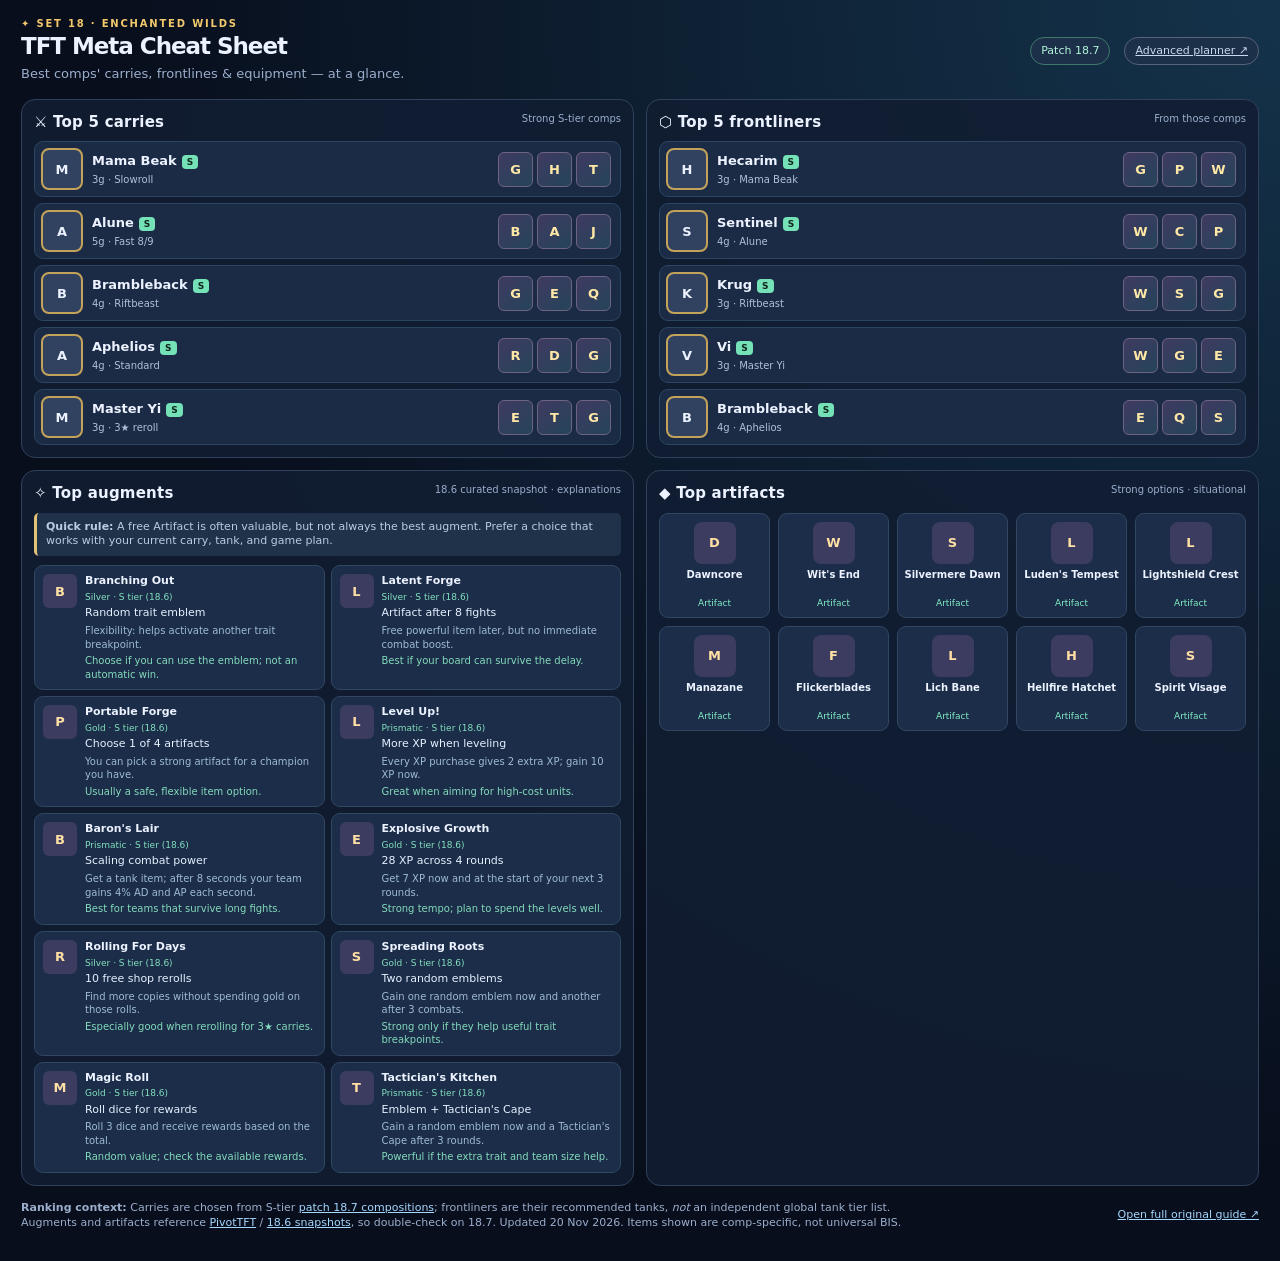
==== commit b8d3a487: "Explain top augments inline with practical value and selection rules" ====
--- a/index.html
+++ b/index.html
@@ -4,12 +4,12 @@
 :root{color-scheme:dark;--bg:#080e1c;--panel:#142039;--line:#31415b;--text:#ecf2ff;--muted:#9baecc;--gold:#f2c86c;--mint:#75e5c0}
 *{box-sizing:border-box}body{margin:0;background:radial-gradient(ellipse at top right,#14334b,transparent 65%),var(--bg);color:var(--text);font:13px/1.35 system-ui,Segoe UI,Arial,sans-serif}a{color:#a6d8ff}a:hover{color:white}.wrap{max-width:1390px;margin:auto;padding:17px 21px 27px}header{display:flex;align-items:center;justify-content:space-between;gap:15px;margin-bottom:14px}h1{font-size:23px;letter-spacing:-.045em;margin:0}h2{font-size:15px;letter-spacing:.015em;margin:0 0 9px}p{margin:3px 0;color:var(--muted)}.eyebrow{font-size:10px;letter-spacing:.18em;color:var(--gold);font-weight:850;text-transform:uppercase}.nav{display:flex;gap:14px;align-items:center;flex-wrap:wrap}.pill{font-size:11px;border:1px solid #586278;border-radius:100px;padding:6px 10px;color:#c9d8ec;background:#1c304a}.status{color:#b2f5d8;border-color:#3e776b}.board{display:grid;grid-template-columns:1fr 1fr;gap:12px}.panel{background:#111d32e8;border:1px solid var(--line);border-radius:14px;padding:12px;min-width:0}.panel-head{display:flex;justify-content:space-between;gap:8px}.panel-head small,.sub{color:var(--muted);font-size:10px}.roster{display:grid;gap:6px}.champ{display:grid;grid-template-columns:42px minmax(112px,1fr) auto;gap:9px;align-items:center;background:#1b2b45;border:1px solid #2c4560;border-radius:9px;padding:6px 9px 6px 6px;min-width:0;text-decoration:none;color:inherit;transition:background .15s,border .15s}.champ:hover{background:#223b58;border-color:#668caf}.portrait{width:42px;height:42px;border:2px solid #c3a25a;border-radius:8px;background:#30425f;display:grid;place-items:center;position:relative;overflow:hidden;font-weight:850}.portrait img{width:100%;height:100%;object-fit:cover;position:absolute;inset:0}.identity{min-width:0}.name{font-weight:800;font-size:13px}.meta{color:#afc1da;font-size:10px;margin-top:3px}.tag{color:#10271f;background:#74e1b7;font-size:9px;font-weight:900;padding:2px 5px;border-radius:4px;margin-left:5px}.gear{display:flex;gap:4px;align-items:center}.item{display:inline-grid;place-items:center;position:relative;flex:0 0 35px;width:35px;height:35px;border:1px solid #6d6483;border-radius:6px;background:linear-gradient(140deg,#3f3a61,#25445a);font-size:13px;font-weight:850;color:#ffe8a6;overflow:hidden;cursor:help}.item img{position:absolute;inset:0;width:100%;height:100%;object-fit:cover}.bottom{display:grid;grid-template-columns:1fr 1fr;gap:12px;margin-top:12px}.tiles{display:grid;grid-template-columns:repeat(5,minmax(0,1fr));gap:8px}.tile{border:1px solid #304762;border-radius:9px;background:#1b2d48;padding:8px 4px;text-align:center;min-width:0;position:relative}.tile .art{display:grid;place-items:center;margin:0 auto 5px;width:42px;height:42px;border-radius:8px;background:#3c3b60;position:relative;overflow:hidden;color:#ffe0a4;font-weight:850}.tile img{position:absolute;inset:0;width:100%;height:100%;object-fit:cover}.tile .title{font-size:10px;font-weight:750;overflow-wrap:anywhere;line-height:1.2;min-height:25px}.tier{font-size:9px;color:#83edc5;margin-top:3px}.foot{display:flex;align-items:center;justify-content:space-between;gap:12px;margin-top:12px;color:var(--muted);font-size:11px}.foot p{max-width:900px}abbr{text-decoration:none}.info{border-bottom:1px dotted #94aac7;cursor:help}a:focus-visible{outline:2px solid var(--gold);outline-offset:2px}.tile[title],.item[title]{cursor:help}
 @media(max-width:1080px){.board,.bottom{grid-template-columns:1fr}.tiles{grid-template-columns:repeat(5,1fr)}}@media(max-width:550px){.wrap{padding:12px}.nav{gap:6px}header{align-items:start}h1{font-size:19px}.champ{grid-template-columns:38px minmax(0,1fr) auto;gap:6px;padding:5px}.portrait{width:38px;height:38px}.item{width:27px;height:27px;flex-basis:27px}.tile .art{width:36px;height:36px}.tiles{gap:4px}.tile{padding:5px 2px}.tile .title{font-size:9px}.pill{padding:5px 7px}.foot{display:block}}
-</style></head><body><div class="wrap"><header><div><div class="eyebrow">✦ Set 18 · Enchanted Wilds</div><h1>TFT Meta Cheat Sheet</h1><p>Best comps' carries, frontlines & equipment — at a glance.</p></div><nav class="nav"><span class="pill status">Patch 18.7</span><a href="advanced.html" class="pill">Advanced planner ↗</a></nav></header>
+.augment-list{display:grid;grid-template-columns:repeat(2,minmax(0,1fr));gap:6px}.aug-card{display:flex;align-items:flex-start;gap:8px;background:#1b2d48;border:1px solid #304762;border-radius:9px;padding:8px;min-width:0}.aug-card .art{flex:0 0 34px;width:34px;height:34px;position:relative;display:grid;place-items:center;border-radius:6px;background:#3c3b60;overflow:hidden;color:#ffe0a4;font-weight:850}.aug-card img{position:absolute;inset:0;width:100%;height:100%;object-fit:cover}.aug-text{min-width:0}.aug-name{font-size:11px;font-weight:800}.aug-short{font-size:11px;color:#e6f0ff;margin-top:3px}.aug-why{font-size:10px;color:#9fbbd5;margin-top:3px}.aug-tip{font-size:10px;color:#84dabb;margin-top:3px}.rule{font-size:11px;color:#b9cce2;background:#20324a;border-left:3px solid #e3c175;border-radius:5px;padding:7px 9px;margin:0 0 9px}.aug-rank{font-size:9px;color:#84e1bf;margin-top:2px}@media(max-width:550px){.augment-list{grid-template-columns:1fr}.aug-card{padding:6px}.aug-name{font-size:11px}}</style></head><body><div class="wrap"><header><div><div class="eyebrow">✦ Set 18 · Enchanted Wilds</div><h1>TFT Meta Cheat Sheet</h1><p>Best comps' carries, frontlines & equipment — at a glance.</p></div><nav class="nav"><span class="pill status">Patch 18.7</span><a href="advanced.html" class="pill">Advanced planner ↗</a></nav></header>
 <main><div class="board"><section class="panel" aria-labelledby="carriesHeading"><div class="panel-head"><h2 id="carriesHeading">⚔ Top 5 carries</h2><small>Strong S-tier comps</small></div><div class="roster" id="carries"></div></section><section class="panel" aria-labelledby="tanksHeading"><div class="panel-head"><h2 id="tanksHeading">⬡ Top 5 frontliners</h2><small>From those comps</small></div><div class="roster" id="tanks"></div></section></div>
-<div class="bottom"><section class="panel"><div class="panel-head"><h2>✧ Top augments</h2><small>18.6 curated snapshot</small></div><div class="tiles" id="augments"></div></section><section class="panel"><div class="panel-head"><h2>◆ Top artifacts</h2><small>Strong options · situational</small></div><div class="tiles" id="artifacts"></div></section></div></main>
+<div class="bottom"><section class="panel"><div class="panel-head"><h2>✧ Top augments</h2><small>18.6 curated snapshot · explanations</small></div><p class="rule"><b>Quick rule:</b> A free Artifact is often valuable, but not always the best augment. Prefer a choice that works with your current carry, tank, and game plan.</p><div class="augment-list" id="augments"></div></section><section class="panel"><div class="panel-head"><h2>◆ Top artifacts</h2><small>Strong options · situational</small></div><div class="tiles" id="artifacts"></div></section></div></main>
 <footer class="foot"><p><b>Ranking context:</b> Carries are chosen from S-tier <a href="https://tftanalytics.com/en/tft-dizilimleri" target="_blank" rel="noopener">patch 18.7 compositions</a>; frontliners are their recommended tanks, <em>not</em> an independent global tank tier list. Augments and artifacts reference <a href="https://www.pivottft.com/augments/" target="_blank" rel="noopener">PivotTFT</a> / <a href="https://www.pivottft.com/items/" target="_blank" rel="noopener">18.6 snapshots</a>, so double-check on 18.7. Updated 20 Nov 2026. Items shown are comp-specific, not universal BIS.</p><a href="advanced.html">Open full original guide ↗</a></footer></div>
 <script>
-const DATA={"carries":[["Mama Beak","S","3g","Slowroll",["Guinsoo's Rageblade","Hextech Gunblade","Titan's Resolve"],"Elderwood · Summoner","https://tftanalytics.com/en/comps/set-18-mamawood"],["Alune","S","5g","Fast 8/9",["Blue Buff","Archangel's Staff","Jeweled Gauntlet"],"Vanguard · Fae","https://tftanalytics.com/en/comps/set-18-ap-95"],["Brambleback","S","4g","Riftbeast",["Guinsoo's Rageblade","Edge of Night","Quicksilver"],"Riftbeast","https://tftanalytics.com/en/comps/korkabuk-vadi-canavari"],["Aphelios","S","4g","Standard",["Red Buff","Deathblade","Giant Slayer"],"Vanguard · Rapidfire","https://tftanalytics.com/en/comps/aphelios-oncu"],["Master Yi","S","3g","3★ reroll",["Edge of Night","Titan's Resolve","Guinsoo's Rageblade"],"Blossom · Brawler","https://tftanalytics.com/en/comps/master-yi-slowroll"]],"tanks":[["Hecarim","S","3g","Mama Beak",["Gargoyle Stoneplate","Protector's Vow","Warmog's Armor"],"Elderwood frontline","https://tftanalytics.com/en/comps/set-18-mamawood"],["Sentinel","S","4g","Alune",["Warmog's Armor","Crownguard","Protector's Vow"],"Vanguard frontline","https://tftanalytics.com/en/comps/set-18-ap-95"],["Krug","S","3g","Riftbeast",["Warmog's Armor","Spirit Visage","Gargoyle Stoneplate"],"3★ frontline","https://tftanalytics.com/en/comps/korkabuk-vadi-canavari"],["Vi","S","3g","Master Yi",["Warmog's Armor","Gargoyle Stoneplate","Evenshroud"],"Brawler frontline","https://tftanalytics.com/en/comps/master-yi-slowroll"],["Brambleback","S","4g","Aphelios",["Edge of Night","Quicksilver","Sterak's Gage"],"Off-tank / melee","https://tftanalytics.com/en/comps/aphelios-oncu"]],"augments":[{"name":"Branching Out","icon":"https://raw.githubusercontent.com/noxelisdev/TFT_DDragon/master/img/augment/Branching-Out-I.png","rarity":"Silver","tier":"S","description":"Gain a random Emblem."},{"name":"Latent Forge","icon":"https://raw.githubusercontent.com/noxelisdev/TFT_DDragon/master/img/augment/Long-time-Crafting-I.png","rarity":"Silver","tier":"S","description":"After 8 player combats, gain an Artifact anvil."},{"name":"Portable Forge","icon":"https://raw.githubusercontent.com/noxelisdev/TFT_DDragon/master/img/augment/PortableForge2.png","rarity":"Gold","tier":"S","description":"Choose 1 of 4 Artifacts. Artifacts are more powerful items with a unique effect."},{"name":"Level Up!","icon":"https://raw.githubusercontent.com/noxelisdev/TFT_DDragon/master/img/augment/LevelUp3.png","rarity":"Prismatic","tier":"S","description":"When you buy XP, gain an additional 2. Gain 10 immediately."},{"name":"Baron's Lair","icon":"https://raw.githubusercontent.com/noxelisdev/TFT_DDragon/master/img/augment/TheBaronsLair_III.png","rarity":"Prismatic","tier":"S","description":"Gain a random Tank item. After 8 seconds of combat, your team gains 4% bonus Attack Damage and Ability Power every second for the rest of combat. TFT Paris Open, 2025"},{"name":"Explosive Growth","icon":"https://raw.githubusercontent.com/noxelisdev/TFT_DDragon/master/img/augment/ExplosiveGrowth_II.png","rarity":"Gold","tier":"S","description":"Now and at the start of the next 3 rounds, gain 7 XP."},{"name":"Rolling For Days","icon":"https://raw.githubusercontent.com/noxelisdev/TFT_DDragon/master/img/augment/Rolling-For-Days-I.png","rarity":"Silver","tier":"S","description":"Gain 10 free Shop rerolls."},{"name":"Spreading Roots","icon":"https://raw.githubusercontent.com/noxelisdev/TFT_DDragon/master/img/augment/SpreadingRoots_II.png","rarity":"Gold","tier":"S","description":"Gain a random Emblems. After 3 combats, gain another."},{"name":"Magic Roll","icon":"https://raw.githubusercontent.com/noxelisdev/TFT_DDragon/master/img/augment/A-Magical-Roll-II.png","rarity":"Gold","tier":"S","description":"Roll 3 dice. Gain rewards based on their total."},{"name":"Tactician's Kitchen","icon":"https://raw.githubusercontent.com/noxelisdev/TFT_DDragon/master/img/augment/TacticiansKitchen_III.png","rarity":"Prismatic","tier":"S","description":"Gain a random Emblem. After 3 rounds, gain a Tactician's Cape."}],"artifacts":["Dawncore","Wit's End","Silvermere Dawn","Luden's Tempest","Lightshield Crest","Manazane","Flickerblades","Lich Bane","Hellfire Hatchet","Spirit Visage"],"itemIds":{"Guinsoo's Rageblade":"GuinsoosRageblade","Hextech Gunblade":"HextechGunblade","Titan's Resolve":"TitansResolve","Blue Buff":"BlueBuff","Archangel's Staff":"ArchangelsStaff","Jeweled Gauntlet":"JeweledGauntlet","Edge of Night":"EdgeOfNight","Quicksilver":"Quicksilver","Red Buff":"RedBuff","Deathblade":"Deathblade","Giant Slayer":"GiantSlayer","Gargoyle Stoneplate":"GargoyleStoneplate","Protector's Vow":"ProtectorsVow","Warmog's Armor":"WarmogsArmor","Crownguard":"Crownguard","Spirit Visage":"SpiritVisage","Evenshroud":"Evenshroud","Sterak's Gage":"SteraksGage"},"iconOverride":{"Akali":"DA_18_Akali_AD.webp","Cinderling":"DA_Cinderling18.webp","Karma":"DA_Karma18.webp","Pebbles":"DA_18_Sentry.webp","Gromp":"DA_Gromp18_AP.webp","Murkwolf":"DA_Murkwolf18.webp","Scuttlecrab":"DA_Scuttlecrab18.webp","Fiddlesticks":"DA_Fiddlesticks18.webp","Maw":"DA_KogMaw18_AD.webp","Krug":"DA_Krug18.webp","Mama Beak":"DA_CrimsonRaptor18.webp","Master Yi":"DA_18_MasterYi_AD.webp","Vi":"DA_Vi18.webp","Amumu":"DA_Amumu18.webp","Brambleback":"DA_Brambleback18.webp","Nidalee":"DA_Nidalee18_AP.webp","Sentinel":"DA_Sentinel18.webp","Draven":"DA_Draven18.webp","Gnar":"DA_18_GnarSmall.webp","Lux":"DA_Lux18_Base.webp","Taric":"DA_Taric18.webp","Varus":"https://raw.communitydragon.org/latest/plugins/rcp-be-lol-game-data/global/default/v1/champion-icons/110.png","Kog'Maw":"DA_KogMaw18_AD.webp"}};
+const DATA={"carries":[["Mama Beak","S","3g","Slowroll",["Guinsoo's Rageblade","Hextech Gunblade","Titan's Resolve"],"Elderwood · Summoner","https://tftanalytics.com/en/comps/set-18-mamawood"],["Alune","S","5g","Fast 8/9",["Blue Buff","Archangel's Staff","Jeweled Gauntlet"],"Vanguard · Fae","https://tftanalytics.com/en/comps/set-18-ap-95"],["Brambleback","S","4g","Riftbeast",["Guinsoo's Rageblade","Edge of Night","Quicksilver"],"Riftbeast","https://tftanalytics.com/en/comps/korkabuk-vadi-canavari"],["Aphelios","S","4g","Standard",["Red Buff","Deathblade","Giant Slayer"],"Vanguard · Rapidfire","https://tftanalytics.com/en/comps/aphelios-oncu"],["Master Yi","S","3g","3★ reroll",["Edge of Night","Titan's Resolve","Guinsoo's Rageblade"],"Blossom · Brawler","https://tftanalytics.com/en/comps/master-yi-slowroll"]],"tanks":[["Hecarim","S","3g","Mama Beak",["Gargoyle Stoneplate","Protector's Vow","Warmog's Armor"],"Elderwood frontline","https://tftanalytics.com/en/comps/set-18-mamawood"],["Sentinel","S","4g","Alune",["Warmog's Armor","Crownguard","Protector's Vow"],"Vanguard frontline","https://tftanalytics.com/en/comps/set-18-ap-95"],["Krug","S","3g","Riftbeast",["Warmog's Armor","Spirit Visage","Gargoyle Stoneplate"],"3★ frontline","https://tftanalytics.com/en/comps/korkabuk-vadi-canavari"],["Vi","S","3g","Master Yi",["Warmog's Armor","Gargoyle Stoneplate","Evenshroud"],"Brawler frontline","https://tftanalytics.com/en/comps/master-yi-slowroll"],["Brambleback","S","4g","Aphelios",["Edge of Night","Quicksilver","Sterak's Gage"],"Off-tank / melee","https://tftanalytics.com/en/comps/aphelios-oncu"]],"augments":[{"name":"Branching Out","icon":"https://raw.githubusercontent.com/noxelisdev/TFT_DDragon/master/img/augment/Branching-Out-I.png","rarity":"Silver","tier":"S","description":"Gain a random Emblem.","short":"Random trait emblem","why":"Flexibility: helps activate another trait breakpoint.","tip":"Choose if you can use the emblem; not an automatic win."},{"name":"Latent Forge","icon":"https://raw.githubusercontent.com/noxelisdev/TFT_DDragon/master/img/augment/Long-time-Crafting-I.png","rarity":"Silver","tier":"S","description":"After 8 player combats, gain an Artifact anvil.","short":"Artifact after 8 fights","why":"Free powerful item later, but no immediate combat boost.","tip":"Best if your board can survive the delay."},{"name":"Portable Forge","icon":"https://raw.githubusercontent.com/noxelisdev/TFT_DDragon/master/img/augment/PortableForge2.png","rarity":"Gold","tier":"S","description":"Choose 1 of 4 Artifacts. Artifacts are more powerful items with a unique effect.","short":"Choose 1 of 4 artifacts","why":"You can pick a strong artifact for a champion you have.","tip":"Usually a safe, flexible item option."},{"name":"Level Up!","icon":"https://raw.githubusercontent.com/noxelisdev/TFT_DDragon/master/img/augment/LevelUp3.png","rarity":"Prismatic","tier":"S","description":"When you buy XP, gain an additional 2. Gain 10 immediately.","short":"More XP when leveling","why":"Every XP purchase gives 2 extra XP; gain 10 XP now.","tip":"Great when aiming for high-cost units."},{"name":"Baron's Lair","icon":"https://raw.githubusercontent.com/noxelisdev/TFT_DDragon/master/img/augment/TheBaronsLair_III.png","rarity":"Prismatic","tier":"S","description":"Gain a random Tank item. After 8 seconds of combat, your team gains 4% bonus Attack Damage and Ability Power every second for the rest of combat. TFT Paris Open, 2025","short":"Scaling combat power","why":"Get a tank item; after 8 seconds your team gains 4% AD and AP each second.","tip":"Best for teams that survive long fights."},{"name":"Explosive Growth","icon":"https://raw.githubusercontent.com/noxelisdev/TFT_DDragon/master/img/augment/ExplosiveGrowth_II.png","rarity":"Gold","tier":"S","description":"Now and at the start of the next 3 rounds, gain 7 XP.","short":"28 XP across 4 rounds","why":"Get 7 XP now and at the start of your next 3 rounds.","tip":"Strong tempo; plan to spend the levels well."},{"name":"Rolling For Days","icon":"https://raw.githubusercontent.com/noxelisdev/TFT_DDragon/master/img/augment/Rolling-For-Days-I.png","rarity":"Silver","tier":"S","description":"Gain 10 free Shop rerolls.","short":"10 free shop rerolls","why":"Find more copies without spending gold on those rolls.","tip":"Especially good when rerolling for 3★ carries."},{"name":"Spreading Roots","icon":"https://raw.githubusercontent.com/noxelisdev/TFT_DDragon/master/img/augment/SpreadingRoots_II.png","rarity":"Gold","tier":"S","description":"Gain a random Emblems. After 3 combats, gain another.","short":"Two random emblems","why":"Gain one random emblem now and another after 3 combats.","tip":"Strong only if they help useful trait breakpoints."},{"name":"Magic Roll","icon":"https://raw.githubusercontent.com/noxelisdev/TFT_DDragon/master/img/augment/A-Magical-Roll-II.png","rarity":"Gold","tier":"S","description":"Roll 3 dice. Gain rewards based on their total.","short":"Roll dice for rewards","why":"Roll 3 dice and receive rewards based on the total.","tip":"Random value; check the available rewards."},{"name":"Tactician's Kitchen","icon":"https://raw.githubusercontent.com/noxelisdev/TFT_DDragon/master/img/augment/TacticiansKitchen_III.png","rarity":"Prismatic","tier":"S","description":"Gain a random Emblem. After 3 rounds, gain a Tactician's Cape.","short":"Emblem + Tactician's Cape","why":"Gain a random emblem now and a Tactician's Cape after 3 rounds.","tip":"Powerful if the extra trait and team size help."}],"artifacts":["Dawncore","Wit's End","Silvermere Dawn","Luden's Tempest","Lightshield Crest","Manazane","Flickerblades","Lich Bane","Hellfire Hatchet","Spirit Visage"],"itemIds":{"Guinsoo's Rageblade":"GuinsoosRageblade","Hextech Gunblade":"HextechGunblade","Titan's Resolve":"TitansResolve","Blue Buff":"BlueBuff","Archangel's Staff":"ArchangelsStaff","Jeweled Gauntlet":"JeweledGauntlet","Edge of Night":"EdgeOfNight","Quicksilver":"Quicksilver","Red Buff":"RedBuff","Deathblade":"Deathblade","Giant Slayer":"GiantSlayer","Gargoyle Stoneplate":"GargoyleStoneplate","Protector's Vow":"ProtectorsVow","Warmog's Armor":"WarmogsArmor","Crownguard":"Crownguard","Spirit Visage":"SpiritVisage","Evenshroud":"Evenshroud","Sterak's Gage":"SteraksGage"},"iconOverride":{"Akali":"DA_18_Akali_AD.webp","Cinderling":"DA_Cinderling18.webp","Karma":"DA_Karma18.webp","Pebbles":"DA_18_Sentry.webp","Gromp":"DA_Gromp18_AP.webp","Murkwolf":"DA_Murkwolf18.webp","Scuttlecrab":"DA_Scuttlecrab18.webp","Fiddlesticks":"DA_Fiddlesticks18.webp","Maw":"DA_KogMaw18_AD.webp","Krug":"DA_Krug18.webp","Mama Beak":"DA_CrimsonRaptor18.webp","Master Yi":"DA_18_MasterYi_AD.webp","Vi":"DA_Vi18.webp","Amumu":"DA_Amumu18.webp","Brambleback":"DA_Brambleback18.webp","Nidalee":"DA_Nidalee18_AP.webp","Sentinel":"DA_Sentinel18.webp","Draven":"DA_Draven18.webp","Gnar":"DA_18_GnarSmall.webp","Lux":"DA_Lux18_Base.webp","Taric":"DA_Taric18.webp","Varus":"https://raw.communitydragon.org/latest/plugins/rcp-be-lol-game-data/global/default/v1/champion-icons/110.png","Kog'Maw":"DA_KogMaw18_AD.webp"}};
 const safe=(s)=>String(s).replace(/[&<>"']/g,c=>({'&':'&amp;','<':'&lt;','>':'&gt;','"':'&quot;',"'":'&#39;'}[c]));
 const slug=(s)=>s.replace(/[^a-zA-Z0-9]/g,'');
 const itemOverrides={'EdgeofNight':'DA_EdgeOfNight.webp','SpearofShojin':'DA_SpearOfShojin.webp'};
@@ -19,6 +19,7 @@
 function row(x){const [name,tier,cost,mode,items,comp,link]=x;return '<a class="champ" href="'+safe(link)+'" target="_blank" rel="noopener" title="View composition: '+safe(comp)+'"><span class="portrait">'+safe(name[0])+'<img alt="" loading="lazy" src="'+safe(champImg(name))+'" onerror="this.remove()"></span><span class="identity"><span class="name">'+safe(name)+'</span><span class="tag">'+tier+'</span><div class="meta">'+safe(cost)+' · '+safe(mode)+'</div></span><span class="gear">'+items.map(n=>icon(n,itemImg(n))).join('')+'</span></a>'}
 document.getElementById('carries').innerHTML=DATA.carries.map(row).join('');
 document.getElementById('tanks').innerHTML=DATA.tanks.map(row).join('');
-document.getElementById('augments').innerHTML=DATA.augments.map(a=>'<div class="tile" title="'+safe(a.description||a.name)+'"><div class="art">'+safe(a.name[0])+(a.icon?'<img loading="lazy" src="'+safe(a.icon)+'" alt="" onerror="this.remove()">':'')+'</div><div class="title">'+safe(a.name)+'</div><div class="tier">'+safe(a.rarity)+' · '+safe(a.tier)+'</div></div>').join('');
-document.getElementById('artifacts').innerHTML=DATA.artifacts.map(n=>'<div class="tile" title="'+safe(n)+' — best holder depends on your comp"><div class="art">'+safe(n[0])+'</div><div class="title">'+safe(n)+'</div><div class="tier">Artifact</div></div>').join('');
+document.getElementById('augments').innerHTML=DATA.augments.map(a=>'<article class="aug-card" title="'+safe(a.description||a.name)+'"><span class="art">'+safe(a.name[0])+(a.icon?'<img loading="lazy" src="'+safe(a.icon)+'" alt="" onerror="this.remove()">':'')+'</span><div class="aug-text"><div class="aug-name">'+safe(a.name)+'</div><div class="aug-rank">'+safe(a.rarity)+' · '+safe(a.tier)+' tier (18.6)</div><div class="aug-short">'+safe(a.short||a.description)+'</div><div class="aug-why">'+safe(a.why||'')+'</div><div class="aug-tip">'+safe(a.tip||'')+'</div></div></article>').join('');
+const artifactImages={"Dawncore":"https://raw.communitydragon.org/latest/plugins/rcp-be-lol-game-data/global/default/assets/maps/tft/icons/items/hexcore/tft_item_artifact_dawncore.png","Wit's End":"https://raw.communitydragon.org/latest/plugins/rcp-be-lol-game-data/global/default/assets/maps/tft/icons/items/hexcore/tft_item_artifact_witsend.png","Silvermere Dawn":"https://raw.communitydragon.org/latest/plugins/rcp-be-lol-game-data/global/default/assets/maps/tft/icons/items/hexcore/tft_item_artifact_silvermeredawn.png","Luden's Tempest":"https://raw.communitydragon.org/latest/plugins/rcp-be-lol-game-data/global/default/assets/maps/tft/icons/items/hexcore/tft_item_artifact_ludenstempest.png","Lightshield Crest":"https://raw.communitydragon.org/latest/plugins/rcp-be-lol-game-data/global/default/assets/maps/tft/icons/items/hexcore/tft_item_artifact_lightshieldcrest.png","Manazane":"https://raw.communitydragon.org/latest/plugins/rcp-be-lol-game-data/global/default/assets/maps/tft/icons/items/hexcore/tft4_item_ornnmuramana.png","Flickerblades":"https://raw.communitydragon.org/latest/plugins/rcp-be-lol-game-data/global/default/assets/maps/tft/icons/items/hexcore/tft_item_artifact_navoriflickerplade.png","Lich Bane":"https://raw.communitydragon.org/latest/plugins/rcp-be-lol-game-data/global/default/assets/maps/tft/icons/items/hexcore/ornn_items/tft_item_artifact_lichbane.png","Hellfire Hatchet":"https://raw.communitydragon.org/latest/plugins/rcp-be-lol-game-data/global/default/assets/maps/tft/icons/items/hexcore/tft_item_artifact_hellfirehatchet.png","Spirit Visage":"https://hexcomps.com/img/items/DA_SpiritVisage.webp"};
+document.getElementById('artifacts').innerHTML=DATA.artifacts.map(n=>'<div class="tile" title="'+safe(n)+' — best holder depends on your comp"><div class="art">'+safe(n[0])+(artifactImages[n]?'<img loading="lazy" src="'+safe(artifactImages[n])+'" alt="" onerror="this.remove()">':'')+'</div><div class="title">'+safe(n)+'</div><div class="tier">Artifact</div></div>').join('');
 </script></body></html>
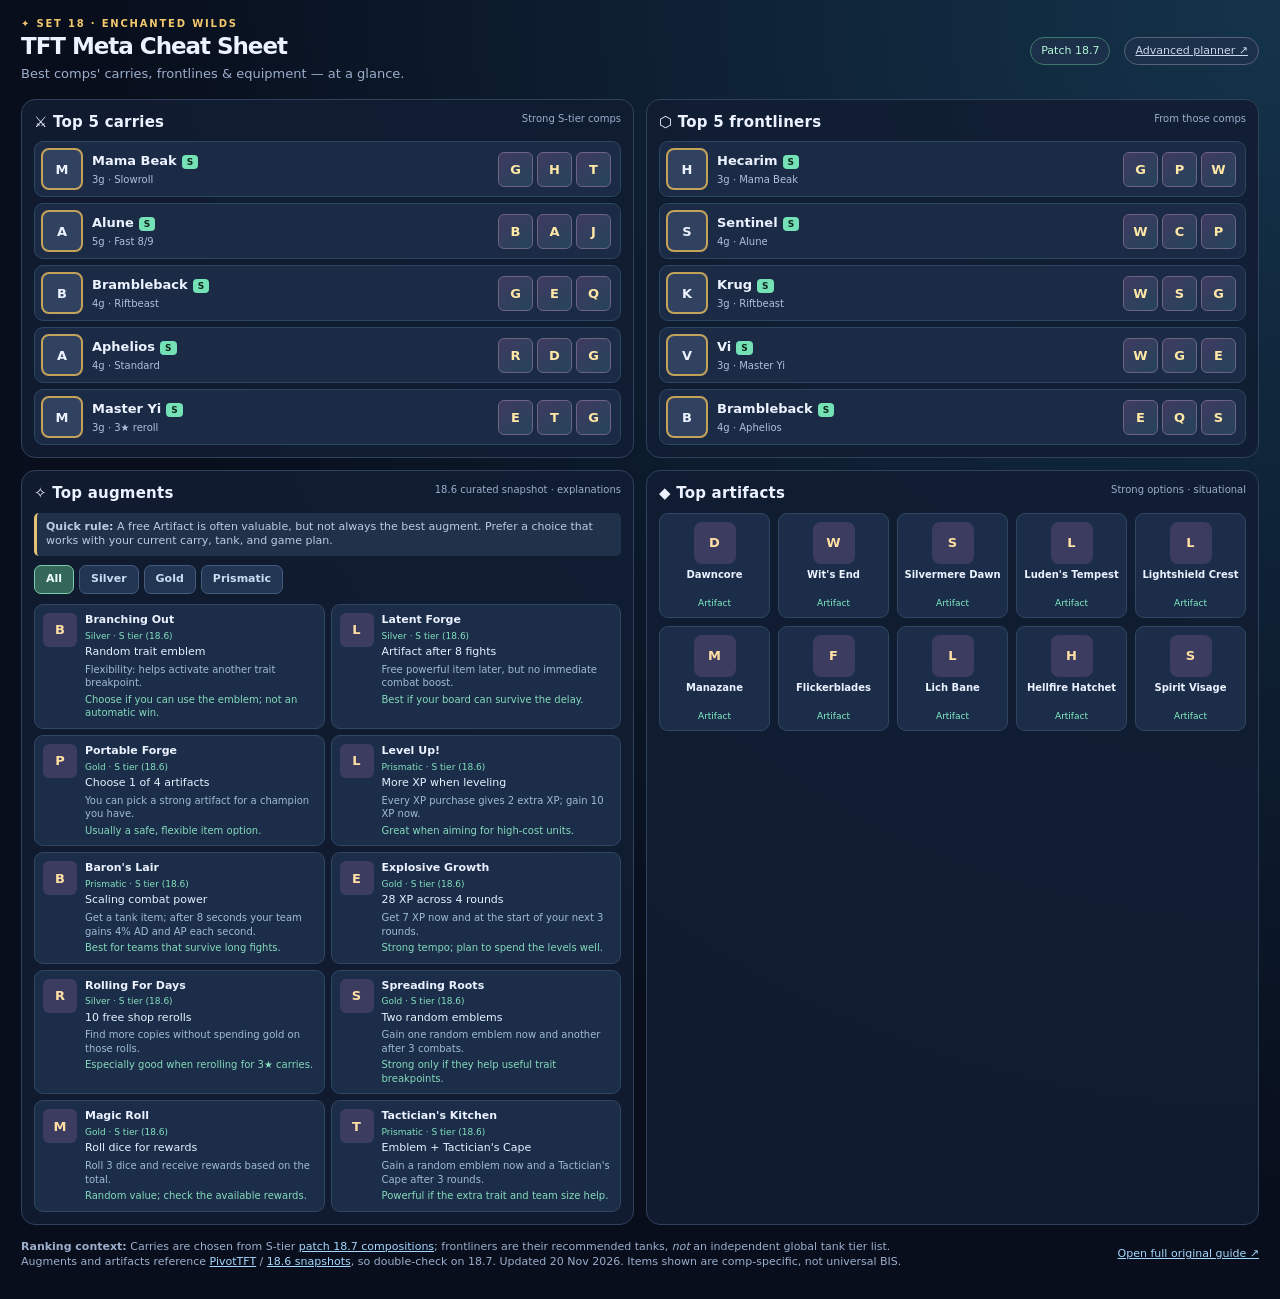
==== commit a447dabd: "Add quick Silver Gold Prismatic rarity filters for top augments" ====
--- a/index.html
+++ b/index.html
@@ -4,9 +4,9 @@
 :root{color-scheme:dark;--bg:#080e1c;--panel:#142039;--line:#31415b;--text:#ecf2ff;--muted:#9baecc;--gold:#f2c86c;--mint:#75e5c0}
 *{box-sizing:border-box}body{margin:0;background:radial-gradient(ellipse at top right,#14334b,transparent 65%),var(--bg);color:var(--text);font:13px/1.35 system-ui,Segoe UI,Arial,sans-serif}a{color:#a6d8ff}a:hover{color:white}.wrap{max-width:1390px;margin:auto;padding:17px 21px 27px}header{display:flex;align-items:center;justify-content:space-between;gap:15px;margin-bottom:14px}h1{font-size:23px;letter-spacing:-.045em;margin:0}h2{font-size:15px;letter-spacing:.015em;margin:0 0 9px}p{margin:3px 0;color:var(--muted)}.eyebrow{font-size:10px;letter-spacing:.18em;color:var(--gold);font-weight:850;text-transform:uppercase}.nav{display:flex;gap:14px;align-items:center;flex-wrap:wrap}.pill{font-size:11px;border:1px solid #586278;border-radius:100px;padding:6px 10px;color:#c9d8ec;background:#1c304a}.status{color:#b2f5d8;border-color:#3e776b}.board{display:grid;grid-template-columns:1fr 1fr;gap:12px}.panel{background:#111d32e8;border:1px solid var(--line);border-radius:14px;padding:12px;min-width:0}.panel-head{display:flex;justify-content:space-between;gap:8px}.panel-head small,.sub{color:var(--muted);font-size:10px}.roster{display:grid;gap:6px}.champ{display:grid;grid-template-columns:42px minmax(112px,1fr) auto;gap:9px;align-items:center;background:#1b2b45;border:1px solid #2c4560;border-radius:9px;padding:6px 9px 6px 6px;min-width:0;text-decoration:none;color:inherit;transition:background .15s,border .15s}.champ:hover{background:#223b58;border-color:#668caf}.portrait{width:42px;height:42px;border:2px solid #c3a25a;border-radius:8px;background:#30425f;display:grid;place-items:center;position:relative;overflow:hidden;font-weight:850}.portrait img{width:100%;height:100%;object-fit:cover;position:absolute;inset:0}.identity{min-width:0}.name{font-weight:800;font-size:13px}.meta{color:#afc1da;font-size:10px;margin-top:3px}.tag{color:#10271f;background:#74e1b7;font-size:9px;font-weight:900;padding:2px 5px;border-radius:4px;margin-left:5px}.gear{display:flex;gap:4px;align-items:center}.item{display:inline-grid;place-items:center;position:relative;flex:0 0 35px;width:35px;height:35px;border:1px solid #6d6483;border-radius:6px;background:linear-gradient(140deg,#3f3a61,#25445a);font-size:13px;font-weight:850;color:#ffe8a6;overflow:hidden;cursor:help}.item img{position:absolute;inset:0;width:100%;height:100%;object-fit:cover}.bottom{display:grid;grid-template-columns:1fr 1fr;gap:12px;margin-top:12px}.tiles{display:grid;grid-template-columns:repeat(5,minmax(0,1fr));gap:8px}.tile{border:1px solid #304762;border-radius:9px;background:#1b2d48;padding:8px 4px;text-align:center;min-width:0;position:relative}.tile .art{display:grid;place-items:center;margin:0 auto 5px;width:42px;height:42px;border-radius:8px;background:#3c3b60;position:relative;overflow:hidden;color:#ffe0a4;font-weight:850}.tile img{position:absolute;inset:0;width:100%;height:100%;object-fit:cover}.tile .title{font-size:10px;font-weight:750;overflow-wrap:anywhere;line-height:1.2;min-height:25px}.tier{font-size:9px;color:#83edc5;margin-top:3px}.foot{display:flex;align-items:center;justify-content:space-between;gap:12px;margin-top:12px;color:var(--muted);font-size:11px}.foot p{max-width:900px}abbr{text-decoration:none}.info{border-bottom:1px dotted #94aac7;cursor:help}a:focus-visible{outline:2px solid var(--gold);outline-offset:2px}.tile[title],.item[title]{cursor:help}
 @media(max-width:1080px){.board,.bottom{grid-template-columns:1fr}.tiles{grid-template-columns:repeat(5,1fr)}}@media(max-width:550px){.wrap{padding:12px}.nav{gap:6px}header{align-items:start}h1{font-size:19px}.champ{grid-template-columns:38px minmax(0,1fr) auto;gap:6px;padding:5px}.portrait{width:38px;height:38px}.item{width:27px;height:27px;flex-basis:27px}.tile .art{width:36px;height:36px}.tiles{gap:4px}.tile{padding:5px 2px}.tile .title{font-size:9px}.pill{padding:5px 7px}.foot{display:block}}
-.augment-list{display:grid;grid-template-columns:repeat(2,minmax(0,1fr));gap:6px}.aug-card{display:flex;align-items:flex-start;gap:8px;background:#1b2d48;border:1px solid #304762;border-radius:9px;padding:8px;min-width:0}.aug-card .art{flex:0 0 34px;width:34px;height:34px;position:relative;display:grid;place-items:center;border-radius:6px;background:#3c3b60;overflow:hidden;color:#ffe0a4;font-weight:850}.aug-card img{position:absolute;inset:0;width:100%;height:100%;object-fit:cover}.aug-text{min-width:0}.aug-name{font-size:11px;font-weight:800}.aug-short{font-size:11px;color:#e6f0ff;margin-top:3px}.aug-why{font-size:10px;color:#9fbbd5;margin-top:3px}.aug-tip{font-size:10px;color:#84dabb;margin-top:3px}.rule{font-size:11px;color:#b9cce2;background:#20324a;border-left:3px solid #e3c175;border-radius:5px;padding:7px 9px;margin:0 0 9px}.aug-rank{font-size:9px;color:#84e1bf;margin-top:2px}@media(max-width:550px){.augment-list{grid-template-columns:1fr}.aug-card{padding:6px}.aug-name{font-size:11px}}</style></head><body><div class="wrap"><header><div><div class="eyebrow">✦ Set 18 · Enchanted Wilds</div><h1>TFT Meta Cheat Sheet</h1><p>Best comps' carries, frontlines & equipment — at a glance.</p></div><nav class="nav"><span class="pill status">Patch 18.7</span><a href="advanced.html" class="pill">Advanced planner ↗</a></nav></header>
+.augment-list{display:grid;grid-template-columns:repeat(2,minmax(0,1fr));gap:6px}.aug-card{display:flex;align-items:flex-start;gap:8px;background:#1b2d48;border:1px solid #304762;border-radius:9px;padding:8px;min-width:0}.aug-card .art{flex:0 0 34px;width:34px;height:34px;position:relative;display:grid;place-items:center;border-radius:6px;background:#3c3b60;overflow:hidden;color:#ffe0a4;font-weight:850}.aug-card img{position:absolute;inset:0;width:100%;height:100%;object-fit:cover}.aug-text{min-width:0}.aug-name{font-size:11px;font-weight:800}.aug-short{font-size:11px;color:#e6f0ff;margin-top:3px}.aug-why{font-size:10px;color:#9fbbd5;margin-top:3px}.aug-tip{font-size:10px;color:#84dabb;margin-top:3px}.rule{font-size:11px;color:#b9cce2;background:#20324a;border-left:3px solid #e3c175;border-radius:5px;padding:7px 9px;margin:0 0 9px}.aug-rank{font-size:9px;color:#84e1bf;margin-top:2px}@media(max-width:550px){.augment-list{grid-template-columns:1fr}.aug-card{padding:6px}.aug-name{font-size:11px}}.augment-filters{display:flex;gap:5px;flex-wrap:wrap;margin:0 0 10px}.augment-filters button{background:#223653;color:#cadcf2;border:1px solid #425d7b;border-radius:7px;padding:6px 11px;font:inherit;font-size:11px;font-weight:800;cursor:pointer}.augment-filters button:hover{background:#304e6a}.augment-filters button.active{background:#346659;color:#edfff8;border-color:#78cdaa}.augment-filters button:focus-visible{outline:2px solid var(--gold);outline-offset:2px}.aug-empty{color:#b9cce2;padding:10px;font-size:12px;grid-column:1/-1}</style></head><body><div class="wrap"><header><div><div class="eyebrow">✦ Set 18 · Enchanted Wilds</div><h1>TFT Meta Cheat Sheet</h1><p>Best comps' carries, frontlines & equipment — at a glance.</p></div><nav class="nav"><span class="pill status">Patch 18.7</span><a href="advanced.html" class="pill">Advanced planner ↗</a></nav></header>
 <main><div class="board"><section class="panel" aria-labelledby="carriesHeading"><div class="panel-head"><h2 id="carriesHeading">⚔ Top 5 carries</h2><small>Strong S-tier comps</small></div><div class="roster" id="carries"></div></section><section class="panel" aria-labelledby="tanksHeading"><div class="panel-head"><h2 id="tanksHeading">⬡ Top 5 frontliners</h2><small>From those comps</small></div><div class="roster" id="tanks"></div></section></div>
-<div class="bottom"><section class="panel"><div class="panel-head"><h2>✧ Top augments</h2><small>18.6 curated snapshot · explanations</small></div><p class="rule"><b>Quick rule:</b> A free Artifact is often valuable, but not always the best augment. Prefer a choice that works with your current carry, tank, and game plan.</p><div class="augment-list" id="augments"></div></section><section class="panel"><div class="panel-head"><h2>◆ Top artifacts</h2><small>Strong options · situational</small></div><div class="tiles" id="artifacts"></div></section></div></main>
+<div class="bottom"><section class="panel"><div class="panel-head"><h2>✧ Top augments</h2><small>18.6 curated snapshot · explanations</small></div><p class="rule"><b>Quick rule:</b> A free Artifact is often valuable, but not always the best augment. Prefer a choice that works with your current carry, tank, and game plan.</p><div class="augment-filters" id="augmentFilters" role="group" aria-label="Filter augments by rarity"><button type="button" data-rarity="All" aria-pressed="true" class="active">All</button><button type="button" data-rarity="Silver" aria-pressed="false">Silver</button><button type="button" data-rarity="Gold" aria-pressed="false">Gold</button><button type="button" data-rarity="Prismatic" aria-pressed="false">Prismatic</button></div><div class="augment-list" id="augments" aria-live="polite"></div></section><section class="panel"><div class="panel-head"><h2>◆ Top artifacts</h2><small>Strong options · situational</small></div><div class="tiles" id="artifacts"></div></section></div></main>
 <footer class="foot"><p><b>Ranking context:</b> Carries are chosen from S-tier <a href="https://tftanalytics.com/en/tft-dizilimleri" target="_blank" rel="noopener">patch 18.7 compositions</a>; frontliners are their recommended tanks, <em>not</em> an independent global tank tier list. Augments and artifacts reference <a href="https://www.pivottft.com/augments/" target="_blank" rel="noopener">PivotTFT</a> / <a href="https://www.pivottft.com/items/" target="_blank" rel="noopener">18.6 snapshots</a>, so double-check on 18.7. Updated 20 Nov 2026. Items shown are comp-specific, not universal BIS.</p><a href="advanced.html">Open full original guide ↗</a></footer></div>
 <script>
 const DATA={"carries":[["Mama Beak","S","3g","Slowroll",["Guinsoo's Rageblade","Hextech Gunblade","Titan's Resolve"],"Elderwood · Summoner","https://tftanalytics.com/en/comps/set-18-mamawood"],["Alune","S","5g","Fast 8/9",["Blue Buff","Archangel's Staff","Jeweled Gauntlet"],"Vanguard · Fae","https://tftanalytics.com/en/comps/set-18-ap-95"],["Brambleback","S","4g","Riftbeast",["Guinsoo's Rageblade","Edge of Night","Quicksilver"],"Riftbeast","https://tftanalytics.com/en/comps/korkabuk-vadi-canavari"],["Aphelios","S","4g","Standard",["Red Buff","Deathblade","Giant Slayer"],"Vanguard · Rapidfire","https://tftanalytics.com/en/comps/aphelios-oncu"],["Master Yi","S","3g","3★ reroll",["Edge of Night","Titan's Resolve","Guinsoo's Rageblade"],"Blossom · Brawler","https://tftanalytics.com/en/comps/master-yi-slowroll"]],"tanks":[["Hecarim","S","3g","Mama Beak",["Gargoyle Stoneplate","Protector's Vow","Warmog's Armor"],"Elderwood frontline","https://tftanalytics.com/en/comps/set-18-mamawood"],["Sentinel","S","4g","Alune",["Warmog's Armor","Crownguard","Protector's Vow"],"Vanguard frontline","https://tftanalytics.com/en/comps/set-18-ap-95"],["Krug","S","3g","Riftbeast",["Warmog's Armor","Spirit Visage","Gargoyle Stoneplate"],"3★ frontline","https://tftanalytics.com/en/comps/korkabuk-vadi-canavari"],["Vi","S","3g","Master Yi",["Warmog's Armor","Gargoyle Stoneplate","Evenshroud"],"Brawler frontline","https://tftanalytics.com/en/comps/master-yi-slowroll"],["Brambleback","S","4g","Aphelios",["Edge of Night","Quicksilver","Sterak's Gage"],"Off-tank / melee","https://tftanalytics.com/en/comps/aphelios-oncu"]],"augments":[{"name":"Branching Out","icon":"https://raw.githubusercontent.com/noxelisdev/TFT_DDragon/master/img/augment/Branching-Out-I.png","rarity":"Silver","tier":"S","description":"Gain a random Emblem.","short":"Random trait emblem","why":"Flexibility: helps activate another trait breakpoint.","tip":"Choose if you can use the emblem; not an automatic win."},{"name":"Latent Forge","icon":"https://raw.githubusercontent.com/noxelisdev/TFT_DDragon/master/img/augment/Long-time-Crafting-I.png","rarity":"Silver","tier":"S","description":"After 8 player combats, gain an Artifact anvil.","short":"Artifact after 8 fights","why":"Free powerful item later, but no immediate combat boost.","tip":"Best if your board can survive the delay."},{"name":"Portable Forge","icon":"https://raw.githubusercontent.com/noxelisdev/TFT_DDragon/master/img/augment/PortableForge2.png","rarity":"Gold","tier":"S","description":"Choose 1 of 4 Artifacts. Artifacts are more powerful items with a unique effect.","short":"Choose 1 of 4 artifacts","why":"You can pick a strong artifact for a champion you have.","tip":"Usually a safe, flexible item option."},{"name":"Level Up!","icon":"https://raw.githubusercontent.com/noxelisdev/TFT_DDragon/master/img/augment/LevelUp3.png","rarity":"Prismatic","tier":"S","description":"When you buy XP, gain an additional 2. Gain 10 immediately.","short":"More XP when leveling","why":"Every XP purchase gives 2 extra XP; gain 10 XP now.","tip":"Great when aiming for high-cost units."},{"name":"Baron's Lair","icon":"https://raw.githubusercontent.com/noxelisdev/TFT_DDragon/master/img/augment/TheBaronsLair_III.png","rarity":"Prismatic","tier":"S","description":"Gain a random Tank item. After 8 seconds of combat, your team gains 4% bonus Attack Damage and Ability Power every second for the rest of combat. TFT Paris Open, 2025","short":"Scaling combat power","why":"Get a tank item; after 8 seconds your team gains 4% AD and AP each second.","tip":"Best for teams that survive long fights."},{"name":"Explosive Growth","icon":"https://raw.githubusercontent.com/noxelisdev/TFT_DDragon/master/img/augment/ExplosiveGrowth_II.png","rarity":"Gold","tier":"S","description":"Now and at the start of the next 3 rounds, gain 7 XP.","short":"28 XP across 4 rounds","why":"Get 7 XP now and at the start of your next 3 rounds.","tip":"Strong tempo; plan to spend the levels well."},{"name":"Rolling For Days","icon":"https://raw.githubusercontent.com/noxelisdev/TFT_DDragon/master/img/augment/Rolling-For-Days-I.png","rarity":"Silver","tier":"S","description":"Gain 10 free Shop rerolls.","short":"10 free shop rerolls","why":"Find more copies without spending gold on those rolls.","tip":"Especially good when rerolling for 3★ carries."},{"name":"Spreading Roots","icon":"https://raw.githubusercontent.com/noxelisdev/TFT_DDragon/master/img/augment/SpreadingRoots_II.png","rarity":"Gold","tier":"S","description":"Gain a random Emblems. After 3 combats, gain another.","short":"Two random emblems","why":"Gain one random emblem now and another after 3 combats.","tip":"Strong only if they help useful trait breakpoints."},{"name":"Magic Roll","icon":"https://raw.githubusercontent.com/noxelisdev/TFT_DDragon/master/img/augment/A-Magical-Roll-II.png","rarity":"Gold","tier":"S","description":"Roll 3 dice. Gain rewards based on their total.","short":"Roll dice for rewards","why":"Roll 3 dice and receive rewards based on the total.","tip":"Random value; check the available rewards."},{"name":"Tactician's Kitchen","icon":"https://raw.githubusercontent.com/noxelisdev/TFT_DDragon/master/img/augment/TacticiansKitchen_III.png","rarity":"Prismatic","tier":"S","description":"Gain a random Emblem. After 3 rounds, gain a Tactician's Cape.","short":"Emblem + Tactician's Cape","why":"Gain a random emblem now and a Tactician's Cape after 3 rounds.","tip":"Powerful if the extra trait and team size help."}],"artifacts":["Dawncore","Wit's End","Silvermere Dawn","Luden's Tempest","Lightshield Crest","Manazane","Flickerblades","Lich Bane","Hellfire Hatchet","Spirit Visage"],"itemIds":{"Guinsoo's Rageblade":"GuinsoosRageblade","Hextech Gunblade":"HextechGunblade","Titan's Resolve":"TitansResolve","Blue Buff":"BlueBuff","Archangel's Staff":"ArchangelsStaff","Jeweled Gauntlet":"JeweledGauntlet","Edge of Night":"EdgeOfNight","Quicksilver":"Quicksilver","Red Buff":"RedBuff","Deathblade":"Deathblade","Giant Slayer":"GiantSlayer","Gargoyle Stoneplate":"GargoyleStoneplate","Protector's Vow":"ProtectorsVow","Warmog's Armor":"WarmogsArmor","Crownguard":"Crownguard","Spirit Visage":"SpiritVisage","Evenshroud":"Evenshroud","Sterak's Gage":"SteraksGage"},"iconOverride":{"Akali":"DA_18_Akali_AD.webp","Cinderling":"DA_Cinderling18.webp","Karma":"DA_Karma18.webp","Pebbles":"DA_18_Sentry.webp","Gromp":"DA_Gromp18_AP.webp","Murkwolf":"DA_Murkwolf18.webp","Scuttlecrab":"DA_Scuttlecrab18.webp","Fiddlesticks":"DA_Fiddlesticks18.webp","Maw":"DA_KogMaw18_AD.webp","Krug":"DA_Krug18.webp","Mama Beak":"DA_CrimsonRaptor18.webp","Master Yi":"DA_18_MasterYi_AD.webp","Vi":"DA_Vi18.webp","Amumu":"DA_Amumu18.webp","Brambleback":"DA_Brambleback18.webp","Nidalee":"DA_Nidalee18_AP.webp","Sentinel":"DA_Sentinel18.webp","Draven":"DA_Draven18.webp","Gnar":"DA_18_GnarSmall.webp","Lux":"DA_Lux18_Base.webp","Taric":"DA_Taric18.webp","Varus":"https://raw.communitydragon.org/latest/plugins/rcp-be-lol-game-data/global/default/v1/champion-icons/110.png","Kog'Maw":"DA_KogMaw18_AD.webp"}};
@@ -19,7 +19,14 @@
 function row(x){const [name,tier,cost,mode,items,comp,link]=x;return '<a class="champ" href="'+safe(link)+'" target="_blank" rel="noopener" title="View composition: '+safe(comp)+'"><span class="portrait">'+safe(name[0])+'<img alt="" loading="lazy" src="'+safe(champImg(name))+'" onerror="this.remove()"></span><span class="identity"><span class="name">'+safe(name)+'</span><span class="tag">'+tier+'</span><div class="meta">'+safe(cost)+' · '+safe(mode)+'</div></span><span class="gear">'+items.map(n=>icon(n,itemImg(n))).join('')+'</span></a>'}
 document.getElementById('carries').innerHTML=DATA.carries.map(row).join('');
 document.getElementById('tanks').innerHTML=DATA.tanks.map(row).join('');
-document.getElementById('augments').innerHTML=DATA.augments.map(a=>'<article class="aug-card" title="'+safe(a.description||a.name)+'"><span class="art">'+safe(a.name[0])+(a.icon?'<img loading="lazy" src="'+safe(a.icon)+'" alt="" onerror="this.remove()">':'')+'</span><div class="aug-text"><div class="aug-name">'+safe(a.name)+'</div><div class="aug-rank">'+safe(a.rarity)+' · '+safe(a.tier)+' tier (18.6)</div><div class="aug-short">'+safe(a.short||a.description)+'</div><div class="aug-why">'+safe(a.why||'')+'</div><div class="aug-tip">'+safe(a.tip||'')+'</div></div></article>').join('');
+const augmentContainer=document.getElementById('augments');
+function renderAugments(rarity='All'){
+ const choices=DATA.augments.filter(a=>rarity==='All'||a.rarity===rarity);
+ augmentContainer.innerHTML=choices.length?choices.map(a=>'<article class="aug-card" title="'+safe(a.description||a.name)+'"><span class="art">'+safe(a.name[0])+(a.icon?'<img loading="lazy" src="'+safe(a.icon)+'" alt="" onerror="this.remove()">':'')+'</span><div class="aug-text"><div class="aug-name">'+safe(a.name)+'</div><div class="aug-rank">'+safe(a.rarity)+' · '+safe(a.tier)+' tier (18.6)</div><div class="aug-short">'+safe(a.short||a.description)+'</div><div class="aug-why">'+safe(a.why||'')+'</div><div class="aug-tip">'+safe(a.tip||'')+'</div></div></article>').join(''):'<p class="aug-empty">No augments in this rarity in the current shortlist.</p>';
+ document.querySelectorAll('#augmentFilters button').forEach(b=>{const selected=b.dataset.rarity===rarity;b.classList.toggle('active',selected);b.setAttribute('aria-pressed',String(selected));});
+}
+document.getElementById('augmentFilters').addEventListener('click',event=>{const button=event.target.closest('button[data-rarity]');if(button)renderAugments(button.dataset.rarity);});
+renderAugments();
 const artifactImages={"Dawncore":"https://raw.communitydragon.org/latest/plugins/rcp-be-lol-game-data/global/default/assets/maps/tft/icons/items/hexcore/tft_item_artifact_dawncore.png","Wit's End":"https://raw.communitydragon.org/latest/plugins/rcp-be-lol-game-data/global/default/assets/maps/tft/icons/items/hexcore/tft_item_artifact_witsend.png","Silvermere Dawn":"https://raw.communitydragon.org/latest/plugins/rcp-be-lol-game-data/global/default/assets/maps/tft/icons/items/hexcore/tft_item_artifact_silvermeredawn.png","Luden's Tempest":"https://raw.communitydragon.org/latest/plugins/rcp-be-lol-game-data/global/default/assets/maps/tft/icons/items/hexcore/tft_item_artifact_ludenstempest.png","Lightshield Crest":"https://raw.communitydragon.org/latest/plugins/rcp-be-lol-game-data/global/default/assets/maps/tft/icons/items/hexcore/tft_item_artifact_lightshieldcrest.png","Manazane":"https://raw.communitydragon.org/latest/plugins/rcp-be-lol-game-data/global/default/assets/maps/tft/icons/items/hexcore/tft4_item_ornnmuramana.png","Flickerblades":"https://raw.communitydragon.org/latest/plugins/rcp-be-lol-game-data/global/default/assets/maps/tft/icons/items/hexcore/tft_item_artifact_navoriflickerplade.png","Lich Bane":"https://raw.communitydragon.org/latest/plugins/rcp-be-lol-game-data/global/default/assets/maps/tft/icons/items/hexcore/ornn_items/tft_item_artifact_lichbane.png","Hellfire Hatchet":"https://raw.communitydragon.org/latest/plugins/rcp-be-lol-game-data/global/default/assets/maps/tft/icons/items/hexcore/tft_item_artifact_hellfirehatchet.png","Spirit Visage":"https://hexcomps.com/img/items/DA_SpiritVisage.webp"};
 document.getElementById('artifacts').innerHTML=DATA.artifacts.map(n=>'<div class="tile" title="'+safe(n)+' — best holder depends on your comp"><div class="art">'+safe(n[0])+(artifactImages[n]?'<img loading="lazy" src="'+safe(artifactImages[n])+'" alt="" onerror="this.remove()">':'')+'</div><div class="title">'+safe(n)+'</div><div class="tier">Artifact</div></div>').join('');
 </script></body></html>
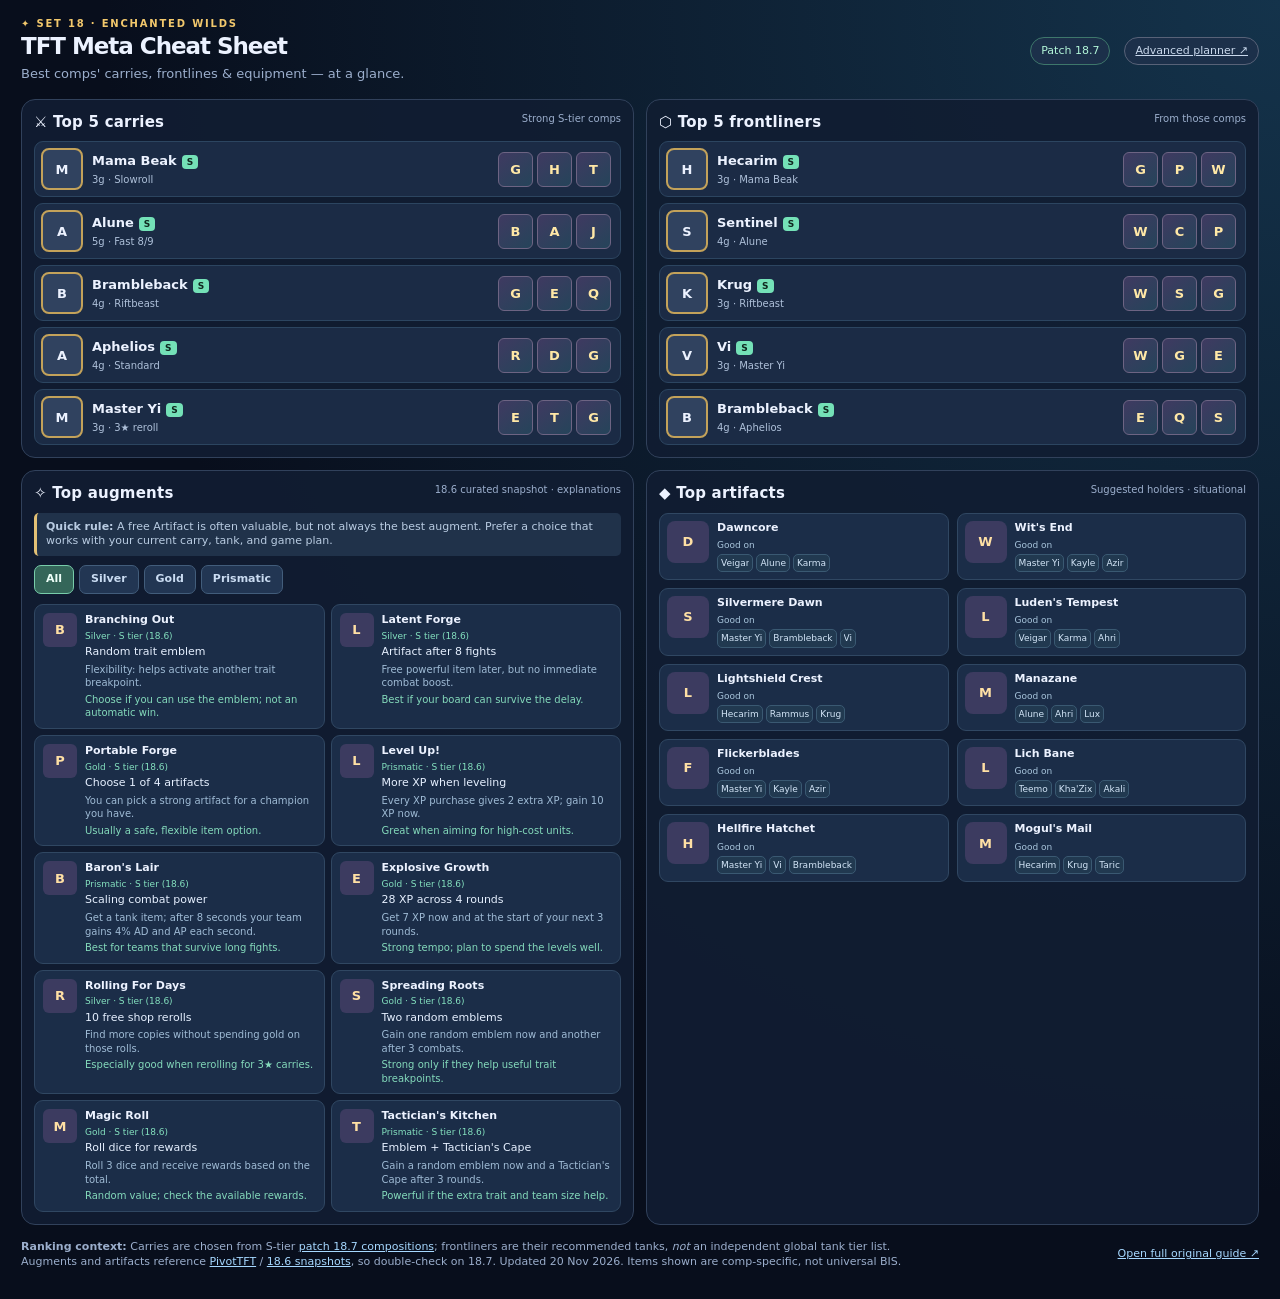
==== commit adc0ea2e: "Show suggested champion holders on artifact cards" ====
--- a/index.html
+++ b/index.html
@@ -4,12 +4,12 @@
 :root{color-scheme:dark;--bg:#080e1c;--panel:#142039;--line:#31415b;--text:#ecf2ff;--muted:#9baecc;--gold:#f2c86c;--mint:#75e5c0}
 *{box-sizing:border-box}body{margin:0;background:radial-gradient(ellipse at top right,#14334b,transparent 65%),var(--bg);color:var(--text);font:13px/1.35 system-ui,Segoe UI,Arial,sans-serif}a{color:#a6d8ff}a:hover{color:white}.wrap{max-width:1390px;margin:auto;padding:17px 21px 27px}header{display:flex;align-items:center;justify-content:space-between;gap:15px;margin-bottom:14px}h1{font-size:23px;letter-spacing:-.045em;margin:0}h2{font-size:15px;letter-spacing:.015em;margin:0 0 9px}p{margin:3px 0;color:var(--muted)}.eyebrow{font-size:10px;letter-spacing:.18em;color:var(--gold);font-weight:850;text-transform:uppercase}.nav{display:flex;gap:14px;align-items:center;flex-wrap:wrap}.pill{font-size:11px;border:1px solid #586278;border-radius:100px;padding:6px 10px;color:#c9d8ec;background:#1c304a}.status{color:#b2f5d8;border-color:#3e776b}.board{display:grid;grid-template-columns:1fr 1fr;gap:12px}.panel{background:#111d32e8;border:1px solid var(--line);border-radius:14px;padding:12px;min-width:0}.panel-head{display:flex;justify-content:space-between;gap:8px}.panel-head small,.sub{color:var(--muted);font-size:10px}.roster{display:grid;gap:6px}.champ{display:grid;grid-template-columns:42px minmax(112px,1fr) auto;gap:9px;align-items:center;background:#1b2b45;border:1px solid #2c4560;border-radius:9px;padding:6px 9px 6px 6px;min-width:0;text-decoration:none;color:inherit;transition:background .15s,border .15s}.champ:hover{background:#223b58;border-color:#668caf}.portrait{width:42px;height:42px;border:2px solid #c3a25a;border-radius:8px;background:#30425f;display:grid;place-items:center;position:relative;overflow:hidden;font-weight:850}.portrait img{width:100%;height:100%;object-fit:cover;position:absolute;inset:0}.identity{min-width:0}.name{font-weight:800;font-size:13px}.meta{color:#afc1da;font-size:10px;margin-top:3px}.tag{color:#10271f;background:#74e1b7;font-size:9px;font-weight:900;padding:2px 5px;border-radius:4px;margin-left:5px}.gear{display:flex;gap:4px;align-items:center}.item{display:inline-grid;place-items:center;position:relative;flex:0 0 35px;width:35px;height:35px;border:1px solid #6d6483;border-radius:6px;background:linear-gradient(140deg,#3f3a61,#25445a);font-size:13px;font-weight:850;color:#ffe8a6;overflow:hidden;cursor:help}.item img{position:absolute;inset:0;width:100%;height:100%;object-fit:cover}.bottom{display:grid;grid-template-columns:1fr 1fr;gap:12px;margin-top:12px}.tiles{display:grid;grid-template-columns:repeat(5,minmax(0,1fr));gap:8px}.tile{border:1px solid #304762;border-radius:9px;background:#1b2d48;padding:8px 4px;text-align:center;min-width:0;position:relative}.tile .art{display:grid;place-items:center;margin:0 auto 5px;width:42px;height:42px;border-radius:8px;background:#3c3b60;position:relative;overflow:hidden;color:#ffe0a4;font-weight:850}.tile img{position:absolute;inset:0;width:100%;height:100%;object-fit:cover}.tile .title{font-size:10px;font-weight:750;overflow-wrap:anywhere;line-height:1.2;min-height:25px}.tier{font-size:9px;color:#83edc5;margin-top:3px}.foot{display:flex;align-items:center;justify-content:space-between;gap:12px;margin-top:12px;color:var(--muted);font-size:11px}.foot p{max-width:900px}abbr{text-decoration:none}.info{border-bottom:1px dotted #94aac7;cursor:help}a:focus-visible{outline:2px solid var(--gold);outline-offset:2px}.tile[title],.item[title]{cursor:help}
 @media(max-width:1080px){.board,.bottom{grid-template-columns:1fr}.tiles{grid-template-columns:repeat(5,1fr)}}@media(max-width:550px){.wrap{padding:12px}.nav{gap:6px}header{align-items:start}h1{font-size:19px}.champ{grid-template-columns:38px minmax(0,1fr) auto;gap:6px;padding:5px}.portrait{width:38px;height:38px}.item{width:27px;height:27px;flex-basis:27px}.tile .art{width:36px;height:36px}.tiles{gap:4px}.tile{padding:5px 2px}.tile .title{font-size:9px}.pill{padding:5px 7px}.foot{display:block}}
-.augment-list{display:grid;grid-template-columns:repeat(2,minmax(0,1fr));gap:6px}.aug-card{display:flex;align-items:flex-start;gap:8px;background:#1b2d48;border:1px solid #304762;border-radius:9px;padding:8px;min-width:0}.aug-card .art{flex:0 0 34px;width:34px;height:34px;position:relative;display:grid;place-items:center;border-radius:6px;background:#3c3b60;overflow:hidden;color:#ffe0a4;font-weight:850}.aug-card img{position:absolute;inset:0;width:100%;height:100%;object-fit:cover}.aug-text{min-width:0}.aug-name{font-size:11px;font-weight:800}.aug-short{font-size:11px;color:#e6f0ff;margin-top:3px}.aug-why{font-size:10px;color:#9fbbd5;margin-top:3px}.aug-tip{font-size:10px;color:#84dabb;margin-top:3px}.rule{font-size:11px;color:#b9cce2;background:#20324a;border-left:3px solid #e3c175;border-radius:5px;padding:7px 9px;margin:0 0 9px}.aug-rank{font-size:9px;color:#84e1bf;margin-top:2px}@media(max-width:550px){.augment-list{grid-template-columns:1fr}.aug-card{padding:6px}.aug-name{font-size:11px}}.augment-filters{display:flex;gap:5px;flex-wrap:wrap;margin:0 0 10px}.augment-filters button{background:#223653;color:#cadcf2;border:1px solid #425d7b;border-radius:7px;padding:6px 11px;font:inherit;font-size:11px;font-weight:800;cursor:pointer}.augment-filters button:hover{background:#304e6a}.augment-filters button.active{background:#346659;color:#edfff8;border-color:#78cdaa}.augment-filters button:focus-visible{outline:2px solid var(--gold);outline-offset:2px}.aug-empty{color:#b9cce2;padding:10px;font-size:12px;grid-column:1/-1}</style></head><body><div class="wrap"><header><div><div class="eyebrow">✦ Set 18 · Enchanted Wilds</div><h1>TFT Meta Cheat Sheet</h1><p>Best comps' carries, frontlines & equipment — at a glance.</p></div><nav class="nav"><span class="pill status">Patch 18.7</span><a href="advanced.html" class="pill">Advanced planner ↗</a></nav></header>
+.augment-list{display:grid;grid-template-columns:repeat(2,minmax(0,1fr));gap:6px}.aug-card{display:flex;align-items:flex-start;gap:8px;background:#1b2d48;border:1px solid #304762;border-radius:9px;padding:8px;min-width:0}.aug-card .art{flex:0 0 34px;width:34px;height:34px;position:relative;display:grid;place-items:center;border-radius:6px;background:#3c3b60;overflow:hidden;color:#ffe0a4;font-weight:850}.aug-card img{position:absolute;inset:0;width:100%;height:100%;object-fit:cover}.aug-text{min-width:0}.aug-name{font-size:11px;font-weight:800}.aug-short{font-size:11px;color:#e6f0ff;margin-top:3px}.aug-why{font-size:10px;color:#9fbbd5;margin-top:3px}.aug-tip{font-size:10px;color:#84dabb;margin-top:3px}.rule{font-size:11px;color:#b9cce2;background:#20324a;border-left:3px solid #e3c175;border-radius:5px;padding:7px 9px;margin:0 0 9px}.aug-rank{font-size:9px;color:#84e1bf;margin-top:2px}@media(max-width:550px){.augment-list{grid-template-columns:1fr}.aug-card{padding:6px}.aug-name{font-size:11px}}.augment-filters{display:flex;gap:5px;flex-wrap:wrap;margin:0 0 10px}.augment-filters button{background:#223653;color:#cadcf2;border:1px solid #425d7b;border-radius:7px;padding:6px 11px;font:inherit;font-size:11px;font-weight:800;cursor:pointer}.augment-filters button:hover{background:#304e6a}.augment-filters button.active{background:#346659;color:#edfff8;border-color:#78cdaa}.augment-filters button:focus-visible{outline:2px solid var(--gold);outline-offset:2px}.aug-empty{color:#b9cce2;padding:10px;font-size:12px;grid-column:1/-1}.artifact-holder-label{font-size:9px;color:#a9c6dd;margin:5px 0 3px}.artifact-holders{display:flex;justify-content:center;gap:3px;flex-wrap:wrap}.artifact-holder{display:flex;align-items:center;gap:3px;font-size:9px;color:#d3e5f7;background:#213950;border:1px solid #3a5972;border-radius:5px;padding:2px 3px;max-width:100%}.artifact-holder img{position:static;width:19px;height:19px;border-radius:4px;object-fit:cover}.artifact-holder span{overflow:hidden;text-overflow:ellipsis;white-space:nowrap;max-width:65px}.bottom>.panel:last-child .tiles{grid-template-columns:repeat(2,minmax(0,1fr))}.bottom>.panel:last-child .tile{display:flex;text-align:left;gap:8px;align-items:flex-start;padding:7px}.bottom>.panel:last-child .tile .art{margin:0;flex:0 0 42px}.bottom>.panel:last-child .tile .title{min-height:0;font-size:11px}.bottom>.panel:last-child .artifact-holders{justify-content:flex-start}@media(max-width:550px){.bottom>.panel:last-child .tiles{grid-template-columns:1fr}}</style></head><body><div class="wrap"><header><div><div class="eyebrow">✦ Set 18 · Enchanted Wilds</div><h1>TFT Meta Cheat Sheet</h1><p>Best comps' carries, frontlines & equipment — at a glance.</p></div><nav class="nav"><span class="pill status">Patch 18.7</span><a href="advanced.html" class="pill">Advanced planner ↗</a></nav></header>
 <main><div class="board"><section class="panel" aria-labelledby="carriesHeading"><div class="panel-head"><h2 id="carriesHeading">⚔ Top 5 carries</h2><small>Strong S-tier comps</small></div><div class="roster" id="carries"></div></section><section class="panel" aria-labelledby="tanksHeading"><div class="panel-head"><h2 id="tanksHeading">⬡ Top 5 frontliners</h2><small>From those comps</small></div><div class="roster" id="tanks"></div></section></div>
-<div class="bottom"><section class="panel"><div class="panel-head"><h2>✧ Top augments</h2><small>18.6 curated snapshot · explanations</small></div><p class="rule"><b>Quick rule:</b> A free Artifact is often valuable, but not always the best augment. Prefer a choice that works with your current carry, tank, and game plan.</p><div class="augment-filters" id="augmentFilters" role="group" aria-label="Filter augments by rarity"><button type="button" data-rarity="All" aria-pressed="true" class="active">All</button><button type="button" data-rarity="Silver" aria-pressed="false">Silver</button><button type="button" data-rarity="Gold" aria-pressed="false">Gold</button><button type="button" data-rarity="Prismatic" aria-pressed="false">Prismatic</button></div><div class="augment-list" id="augments" aria-live="polite"></div></section><section class="panel"><div class="panel-head"><h2>◆ Top artifacts</h2><small>Strong options · situational</small></div><div class="tiles" id="artifacts"></div></section></div></main>
+<div class="bottom"><section class="panel"><div class="panel-head"><h2>✧ Top augments</h2><small>18.6 curated snapshot · explanations</small></div><p class="rule"><b>Quick rule:</b> A free Artifact is often valuable, but not always the best augment. Prefer a choice that works with your current carry, tank, and game plan.</p><div class="augment-filters" id="augmentFilters" role="group" aria-label="Filter augments by rarity"><button type="button" data-rarity="All" aria-pressed="true" class="active">All</button><button type="button" data-rarity="Silver" aria-pressed="false">Silver</button><button type="button" data-rarity="Gold" aria-pressed="false">Gold</button><button type="button" data-rarity="Prismatic" aria-pressed="false">Prismatic</button></div><div class="augment-list" id="augments" aria-live="polite"></div></section><section class="panel"><div class="panel-head"><h2>◆ Top artifacts</h2><small>Suggested holders · situational</small></div><div class="tiles" id="artifacts"></div></section></div></main>
 <footer class="foot"><p><b>Ranking context:</b> Carries are chosen from S-tier <a href="https://tftanalytics.com/en/tft-dizilimleri" target="_blank" rel="noopener">patch 18.7 compositions</a>; frontliners are their recommended tanks, <em>not</em> an independent global tank tier list. Augments and artifacts reference <a href="https://www.pivottft.com/augments/" target="_blank" rel="noopener">PivotTFT</a> / <a href="https://www.pivottft.com/items/" target="_blank" rel="noopener">18.6 snapshots</a>, so double-check on 18.7. Updated 20 Nov 2026. Items shown are comp-specific, not universal BIS.</p><a href="advanced.html">Open full original guide ↗</a></footer></div>
 <script>
-const DATA={"carries":[["Mama Beak","S","3g","Slowroll",["Guinsoo's Rageblade","Hextech Gunblade","Titan's Resolve"],"Elderwood · Summoner","https://tftanalytics.com/en/comps/set-18-mamawood"],["Alune","S","5g","Fast 8/9",["Blue Buff","Archangel's Staff","Jeweled Gauntlet"],"Vanguard · Fae","https://tftanalytics.com/en/comps/set-18-ap-95"],["Brambleback","S","4g","Riftbeast",["Guinsoo's Rageblade","Edge of Night","Quicksilver"],"Riftbeast","https://tftanalytics.com/en/comps/korkabuk-vadi-canavari"],["Aphelios","S","4g","Standard",["Red Buff","Deathblade","Giant Slayer"],"Vanguard · Rapidfire","https://tftanalytics.com/en/comps/aphelios-oncu"],["Master Yi","S","3g","3★ reroll",["Edge of Night","Titan's Resolve","Guinsoo's Rageblade"],"Blossom · Brawler","https://tftanalytics.com/en/comps/master-yi-slowroll"]],"tanks":[["Hecarim","S","3g","Mama Beak",["Gargoyle Stoneplate","Protector's Vow","Warmog's Armor"],"Elderwood frontline","https://tftanalytics.com/en/comps/set-18-mamawood"],["Sentinel","S","4g","Alune",["Warmog's Armor","Crownguard","Protector's Vow"],"Vanguard frontline","https://tftanalytics.com/en/comps/set-18-ap-95"],["Krug","S","3g","Riftbeast",["Warmog's Armor","Spirit Visage","Gargoyle Stoneplate"],"3★ frontline","https://tftanalytics.com/en/comps/korkabuk-vadi-canavari"],["Vi","S","3g","Master Yi",["Warmog's Armor","Gargoyle Stoneplate","Evenshroud"],"Brawler frontline","https://tftanalytics.com/en/comps/master-yi-slowroll"],["Brambleback","S","4g","Aphelios",["Edge of Night","Quicksilver","Sterak's Gage"],"Off-tank / melee","https://tftanalytics.com/en/comps/aphelios-oncu"]],"augments":[{"name":"Branching Out","icon":"https://raw.githubusercontent.com/noxelisdev/TFT_DDragon/master/img/augment/Branching-Out-I.png","rarity":"Silver","tier":"S","description":"Gain a random Emblem.","short":"Random trait emblem","why":"Flexibility: helps activate another trait breakpoint.","tip":"Choose if you can use the emblem; not an automatic win."},{"name":"Latent Forge","icon":"https://raw.githubusercontent.com/noxelisdev/TFT_DDragon/master/img/augment/Long-time-Crafting-I.png","rarity":"Silver","tier":"S","description":"After 8 player combats, gain an Artifact anvil.","short":"Artifact after 8 fights","why":"Free powerful item later, but no immediate combat boost.","tip":"Best if your board can survive the delay."},{"name":"Portable Forge","icon":"https://raw.githubusercontent.com/noxelisdev/TFT_DDragon/master/img/augment/PortableForge2.png","rarity":"Gold","tier":"S","description":"Choose 1 of 4 Artifacts. Artifacts are more powerful items with a unique effect.","short":"Choose 1 of 4 artifacts","why":"You can pick a strong artifact for a champion you have.","tip":"Usually a safe, flexible item option."},{"name":"Level Up!","icon":"https://raw.githubusercontent.com/noxelisdev/TFT_DDragon/master/img/augment/LevelUp3.png","rarity":"Prismatic","tier":"S","description":"When you buy XP, gain an additional 2. Gain 10 immediately.","short":"More XP when leveling","why":"Every XP purchase gives 2 extra XP; gain 10 XP now.","tip":"Great when aiming for high-cost units."},{"name":"Baron's Lair","icon":"https://raw.githubusercontent.com/noxelisdev/TFT_DDragon/master/img/augment/TheBaronsLair_III.png","rarity":"Prismatic","tier":"S","description":"Gain a random Tank item. After 8 seconds of combat, your team gains 4% bonus Attack Damage and Ability Power every second for the rest of combat. TFT Paris Open, 2025","short":"Scaling combat power","why":"Get a tank item; after 8 seconds your team gains 4% AD and AP each second.","tip":"Best for teams that survive long fights."},{"name":"Explosive Growth","icon":"https://raw.githubusercontent.com/noxelisdev/TFT_DDragon/master/img/augment/ExplosiveGrowth_II.png","rarity":"Gold","tier":"S","description":"Now and at the start of the next 3 rounds, gain 7 XP.","short":"28 XP across 4 rounds","why":"Get 7 XP now and at the start of your next 3 rounds.","tip":"Strong tempo; plan to spend the levels well."},{"name":"Rolling For Days","icon":"https://raw.githubusercontent.com/noxelisdev/TFT_DDragon/master/img/augment/Rolling-For-Days-I.png","rarity":"Silver","tier":"S","description":"Gain 10 free Shop rerolls.","short":"10 free shop rerolls","why":"Find more copies without spending gold on those rolls.","tip":"Especially good when rerolling for 3★ carries."},{"name":"Spreading Roots","icon":"https://raw.githubusercontent.com/noxelisdev/TFT_DDragon/master/img/augment/SpreadingRoots_II.png","rarity":"Gold","tier":"S","description":"Gain a random Emblems. After 3 combats, gain another.","short":"Two random emblems","why":"Gain one random emblem now and another after 3 combats.","tip":"Strong only if they help useful trait breakpoints."},{"name":"Magic Roll","icon":"https://raw.githubusercontent.com/noxelisdev/TFT_DDragon/master/img/augment/A-Magical-Roll-II.png","rarity":"Gold","tier":"S","description":"Roll 3 dice. Gain rewards based on their total.","short":"Roll dice for rewards","why":"Roll 3 dice and receive rewards based on the total.","tip":"Random value; check the available rewards."},{"name":"Tactician's Kitchen","icon":"https://raw.githubusercontent.com/noxelisdev/TFT_DDragon/master/img/augment/TacticiansKitchen_III.png","rarity":"Prismatic","tier":"S","description":"Gain a random Emblem. After 3 rounds, gain a Tactician's Cape.","short":"Emblem + Tactician's Cape","why":"Gain a random emblem now and a Tactician's Cape after 3 rounds.","tip":"Powerful if the extra trait and team size help."}],"artifacts":["Dawncore","Wit's End","Silvermere Dawn","Luden's Tempest","Lightshield Crest","Manazane","Flickerblades","Lich Bane","Hellfire Hatchet","Spirit Visage"],"itemIds":{"Guinsoo's Rageblade":"GuinsoosRageblade","Hextech Gunblade":"HextechGunblade","Titan's Resolve":"TitansResolve","Blue Buff":"BlueBuff","Archangel's Staff":"ArchangelsStaff","Jeweled Gauntlet":"JeweledGauntlet","Edge of Night":"EdgeOfNight","Quicksilver":"Quicksilver","Red Buff":"RedBuff","Deathblade":"Deathblade","Giant Slayer":"GiantSlayer","Gargoyle Stoneplate":"GargoyleStoneplate","Protector's Vow":"ProtectorsVow","Warmog's Armor":"WarmogsArmor","Crownguard":"Crownguard","Spirit Visage":"SpiritVisage","Evenshroud":"Evenshroud","Sterak's Gage":"SteraksGage"},"iconOverride":{"Akali":"DA_18_Akali_AD.webp","Cinderling":"DA_Cinderling18.webp","Karma":"DA_Karma18.webp","Pebbles":"DA_18_Sentry.webp","Gromp":"DA_Gromp18_AP.webp","Murkwolf":"DA_Murkwolf18.webp","Scuttlecrab":"DA_Scuttlecrab18.webp","Fiddlesticks":"DA_Fiddlesticks18.webp","Maw":"DA_KogMaw18_AD.webp","Krug":"DA_Krug18.webp","Mama Beak":"DA_CrimsonRaptor18.webp","Master Yi":"DA_18_MasterYi_AD.webp","Vi":"DA_Vi18.webp","Amumu":"DA_Amumu18.webp","Brambleback":"DA_Brambleback18.webp","Nidalee":"DA_Nidalee18_AP.webp","Sentinel":"DA_Sentinel18.webp","Draven":"DA_Draven18.webp","Gnar":"DA_18_GnarSmall.webp","Lux":"DA_Lux18_Base.webp","Taric":"DA_Taric18.webp","Varus":"https://raw.communitydragon.org/latest/plugins/rcp-be-lol-game-data/global/default/v1/champion-icons/110.png","Kog'Maw":"DA_KogMaw18_AD.webp"}};
+const DATA={"carries":[["Mama Beak","S","3g","Slowroll",["Guinsoo's Rageblade","Hextech Gunblade","Titan's Resolve"],"Elderwood · Summoner","https://tftanalytics.com/en/comps/set-18-mamawood"],["Alune","S","5g","Fast 8/9",["Blue Buff","Archangel's Staff","Jeweled Gauntlet"],"Vanguard · Fae","https://tftanalytics.com/en/comps/set-18-ap-95"],["Brambleback","S","4g","Riftbeast",["Guinsoo's Rageblade","Edge of Night","Quicksilver"],"Riftbeast","https://tftanalytics.com/en/comps/korkabuk-vadi-canavari"],["Aphelios","S","4g","Standard",["Red Buff","Deathblade","Giant Slayer"],"Vanguard · Rapidfire","https://tftanalytics.com/en/comps/aphelios-oncu"],["Master Yi","S","3g","3★ reroll",["Edge of Night","Titan's Resolve","Guinsoo's Rageblade"],"Blossom · Brawler","https://tftanalytics.com/en/comps/master-yi-slowroll"]],"tanks":[["Hecarim","S","3g","Mama Beak",["Gargoyle Stoneplate","Protector's Vow","Warmog's Armor"],"Elderwood frontline","https://tftanalytics.com/en/comps/set-18-mamawood"],["Sentinel","S","4g","Alune",["Warmog's Armor","Crownguard","Protector's Vow"],"Vanguard frontline","https://tftanalytics.com/en/comps/set-18-ap-95"],["Krug","S","3g","Riftbeast",["Warmog's Armor","Spirit Visage","Gargoyle Stoneplate"],"3★ frontline","https://tftanalytics.com/en/comps/korkabuk-vadi-canavari"],["Vi","S","3g","Master Yi",["Warmog's Armor","Gargoyle Stoneplate","Evenshroud"],"Brawler frontline","https://tftanalytics.com/en/comps/master-yi-slowroll"],["Brambleback","S","4g","Aphelios",["Edge of Night","Quicksilver","Sterak's Gage"],"Off-tank / melee","https://tftanalytics.com/en/comps/aphelios-oncu"]],"augments":[{"name":"Branching Out","icon":"https://raw.githubusercontent.com/noxelisdev/TFT_DDragon/master/img/augment/Branching-Out-I.png","rarity":"Silver","tier":"S","description":"Gain a random Emblem.","short":"Random trait emblem","why":"Flexibility: helps activate another trait breakpoint.","tip":"Choose if you can use the emblem; not an automatic win."},{"name":"Latent Forge","icon":"https://raw.githubusercontent.com/noxelisdev/TFT_DDragon/master/img/augment/Long-time-Crafting-I.png","rarity":"Silver","tier":"S","description":"After 8 player combats, gain an Artifact anvil.","short":"Artifact after 8 fights","why":"Free powerful item later, but no immediate combat boost.","tip":"Best if your board can survive the delay."},{"name":"Portable Forge","icon":"https://raw.githubusercontent.com/noxelisdev/TFT_DDragon/master/img/augment/PortableForge2.png","rarity":"Gold","tier":"S","description":"Choose 1 of 4 Artifacts. Artifacts are more powerful items with a unique effect.","short":"Choose 1 of 4 artifacts","why":"You can pick a strong artifact for a champion you have.","tip":"Usually a safe, flexible item option."},{"name":"Level Up!","icon":"https://raw.githubusercontent.com/noxelisdev/TFT_DDragon/master/img/augment/LevelUp3.png","rarity":"Prismatic","tier":"S","description":"When you buy XP, gain an additional 2. Gain 10 immediately.","short":"More XP when leveling","why":"Every XP purchase gives 2 extra XP; gain 10 XP now.","tip":"Great when aiming for high-cost units."},{"name":"Baron's Lair","icon":"https://raw.githubusercontent.com/noxelisdev/TFT_DDragon/master/img/augment/TheBaronsLair_III.png","rarity":"Prismatic","tier":"S","description":"Gain a random Tank item. After 8 seconds of combat, your team gains 4% bonus Attack Damage and Ability Power every second for the rest of combat. TFT Paris Open, 2025","short":"Scaling combat power","why":"Get a tank item; after 8 seconds your team gains 4% AD and AP each second.","tip":"Best for teams that survive long fights."},{"name":"Explosive Growth","icon":"https://raw.githubusercontent.com/noxelisdev/TFT_DDragon/master/img/augment/ExplosiveGrowth_II.png","rarity":"Gold","tier":"S","description":"Now and at the start of the next 3 rounds, gain 7 XP.","short":"28 XP across 4 rounds","why":"Get 7 XP now and at the start of your next 3 rounds.","tip":"Strong tempo; plan to spend the levels well."},{"name":"Rolling For Days","icon":"https://raw.githubusercontent.com/noxelisdev/TFT_DDragon/master/img/augment/Rolling-For-Days-I.png","rarity":"Silver","tier":"S","description":"Gain 10 free Shop rerolls.","short":"10 free shop rerolls","why":"Find more copies without spending gold on those rolls.","tip":"Especially good when rerolling for 3★ carries."},{"name":"Spreading Roots","icon":"https://raw.githubusercontent.com/noxelisdev/TFT_DDragon/master/img/augment/SpreadingRoots_II.png","rarity":"Gold","tier":"S","description":"Gain a random Emblems. After 3 combats, gain another.","short":"Two random emblems","why":"Gain one random emblem now and another after 3 combats.","tip":"Strong only if they help useful trait breakpoints."},{"name":"Magic Roll","icon":"https://raw.githubusercontent.com/noxelisdev/TFT_DDragon/master/img/augment/A-Magical-Roll-II.png","rarity":"Gold","tier":"S","description":"Roll 3 dice. Gain rewards based on their total.","short":"Roll dice for rewards","why":"Roll 3 dice and receive rewards based on the total.","tip":"Random value; check the available rewards."},{"name":"Tactician's Kitchen","icon":"https://raw.githubusercontent.com/noxelisdev/TFT_DDragon/master/img/augment/TacticiansKitchen_III.png","rarity":"Prismatic","tier":"S","description":"Gain a random Emblem. After 3 rounds, gain a Tactician's Cape.","short":"Emblem + Tactician's Cape","why":"Gain a random emblem now and a Tactician's Cape after 3 rounds.","tip":"Powerful if the extra trait and team size help."}],"artifacts":["Dawncore","Wit's End","Silvermere Dawn","Luden's Tempest","Lightshield Crest","Manazane","Flickerblades","Lich Bane","Hellfire Hatchet","Mogul's Mail"],"itemIds":{"Guinsoo's Rageblade":"GuinsoosRageblade","Hextech Gunblade":"HextechGunblade","Titan's Resolve":"TitansResolve","Blue Buff":"BlueBuff","Archangel's Staff":"ArchangelsStaff","Jeweled Gauntlet":"JeweledGauntlet","Edge of Night":"EdgeOfNight","Quicksilver":"Quicksilver","Red Buff":"RedBuff","Deathblade":"Deathblade","Giant Slayer":"GiantSlayer","Gargoyle Stoneplate":"GargoyleStoneplate","Protector's Vow":"ProtectorsVow","Warmog's Armor":"WarmogsArmor","Crownguard":"Crownguard","Spirit Visage":"SpiritVisage","Evenshroud":"Evenshroud","Sterak's Gage":"SteraksGage"},"iconOverride":{"Akali":"DA_18_Akali_AD.webp","Cinderling":"DA_Cinderling18.webp","Karma":"DA_Karma18.webp","Pebbles":"DA_18_Sentry.webp","Gromp":"DA_Gromp18_AP.webp","Murkwolf":"DA_Murkwolf18.webp","Scuttlecrab":"DA_Scuttlecrab18.webp","Fiddlesticks":"DA_Fiddlesticks18.webp","Maw":"DA_KogMaw18_AD.webp","Krug":"DA_Krug18.webp","Mama Beak":"DA_CrimsonRaptor18.webp","Master Yi":"DA_18_MasterYi_AD.webp","Vi":"DA_Vi18.webp","Amumu":"DA_Amumu18.webp","Brambleback":"DA_Brambleback18.webp","Nidalee":"DA_Nidalee18_AP.webp","Sentinel":"DA_Sentinel18.webp","Draven":"DA_Draven18.webp","Gnar":"DA_18_GnarSmall.webp","Lux":"DA_Lux18_Base.webp","Taric":"DA_Taric18.webp","Varus":"https://raw.communitydragon.org/latest/plugins/rcp-be-lol-game-data/global/default/v1/champion-icons/110.png","Kog'Maw":"DA_KogMaw18_AD.webp"}};
 const safe=(s)=>String(s).replace(/[&<>"']/g,c=>({'&':'&amp;','<':'&lt;','>':'&gt;','"':'&quot;',"'":'&#39;'}[c]));
 const slug=(s)=>s.replace(/[^a-zA-Z0-9]/g,'');
 const itemOverrides={'EdgeofNight':'DA_EdgeOfNight.webp','SpearofShojin':'DA_SpearOfShojin.webp'};
@@ -27,6 +27,7 @@
 }
 document.getElementById('augmentFilters').addEventListener('click',event=>{const button=event.target.closest('button[data-rarity]');if(button)renderAugments(button.dataset.rarity);});
 renderAugments();
-const artifactImages={"Dawncore":"https://raw.communitydragon.org/latest/plugins/rcp-be-lol-game-data/global/default/assets/maps/tft/icons/items/hexcore/tft_item_artifact_dawncore.png","Wit's End":"https://raw.communitydragon.org/latest/plugins/rcp-be-lol-game-data/global/default/assets/maps/tft/icons/items/hexcore/tft_item_artifact_witsend.png","Silvermere Dawn":"https://raw.communitydragon.org/latest/plugins/rcp-be-lol-game-data/global/default/assets/maps/tft/icons/items/hexcore/tft_item_artifact_silvermeredawn.png","Luden's Tempest":"https://raw.communitydragon.org/latest/plugins/rcp-be-lol-game-data/global/default/assets/maps/tft/icons/items/hexcore/tft_item_artifact_ludenstempest.png","Lightshield Crest":"https://raw.communitydragon.org/latest/plugins/rcp-be-lol-game-data/global/default/assets/maps/tft/icons/items/hexcore/tft_item_artifact_lightshieldcrest.png","Manazane":"https://raw.communitydragon.org/latest/plugins/rcp-be-lol-game-data/global/default/assets/maps/tft/icons/items/hexcore/tft4_item_ornnmuramana.png","Flickerblades":"https://raw.communitydragon.org/latest/plugins/rcp-be-lol-game-data/global/default/assets/maps/tft/icons/items/hexcore/tft_item_artifact_navoriflickerplade.png","Lich Bane":"https://raw.communitydragon.org/latest/plugins/rcp-be-lol-game-data/global/default/assets/maps/tft/icons/items/hexcore/ornn_items/tft_item_artifact_lichbane.png","Hellfire Hatchet":"https://raw.communitydragon.org/latest/plugins/rcp-be-lol-game-data/global/default/assets/maps/tft/icons/items/hexcore/tft_item_artifact_hellfirehatchet.png","Spirit Visage":"https://hexcomps.com/img/items/DA_SpiritVisage.webp"};
-document.getElementById('artifacts').innerHTML=DATA.artifacts.map(n=>'<div class="tile" title="'+safe(n)+' — best holder depends on your comp"><div class="art">'+safe(n[0])+(artifactImages[n]?'<img loading="lazy" src="'+safe(artifactImages[n])+'" alt="" onerror="this.remove()">':'')+'</div><div class="title">'+safe(n)+'</div><div class="tier">Artifact</div></div>').join('');
+const artifactImages={"Dawncore":"https://raw.communitydragon.org/latest/plugins/rcp-be-lol-game-data/global/default/assets/maps/tft/icons/items/hexcore/tft_item_artifact_dawncore.png","Wit's End":"https://raw.communitydragon.org/latest/plugins/rcp-be-lol-game-data/global/default/assets/maps/tft/icons/items/hexcore/tft_item_artifact_witsend.png","Silvermere Dawn":"https://raw.communitydragon.org/latest/plugins/rcp-be-lol-game-data/global/default/assets/maps/tft/icons/items/hexcore/tft_item_artifact_silvermeredawn.png","Luden's Tempest":"https://raw.communitydragon.org/latest/plugins/rcp-be-lol-game-data/global/default/assets/maps/tft/icons/items/hexcore/tft_item_artifact_ludenstempest.png","Lightshield Crest":"https://raw.communitydragon.org/latest/plugins/rcp-be-lol-game-data/global/default/assets/maps/tft/icons/items/hexcore/tft_item_artifact_lightshieldcrest.png","Manazane":"https://raw.communitydragon.org/latest/plugins/rcp-be-lol-game-data/global/default/assets/maps/tft/icons/items/hexcore/tft4_item_ornnmuramana.png","Flickerblades":"https://raw.communitydragon.org/latest/plugins/rcp-be-lol-game-data/global/default/assets/maps/tft/icons/items/hexcore/tft_item_artifact_navoriflickerplade.png","Lich Bane":"https://raw.communitydragon.org/latest/plugins/rcp-be-lol-game-data/global/default/assets/maps/tft/icons/items/hexcore/ornn_items/tft_item_artifact_lichbane.png","Hellfire Hatchet":"https://raw.communitydragon.org/latest/plugins/rcp-be-lol-game-data/global/default/assets/maps/tft/icons/items/hexcore/tft_item_artifact_hellfirehatchet.png","Mogul\'s Mail":"https://raw.communitydragon.org/latest/plugins/rcp-be-lol-game-data/global/default/assets/maps/tft/icons/items/hexcore/tft7_item_shimmerscalemogulsmail.png"};
+const artifactHolders={"Dawncore":["Veigar","Alune","Karma"],"Wit's End":["Master Yi","Kayle","Azir"],"Silvermere Dawn":["Master Yi","Brambleback","Vi"],"Luden's Tempest":["Veigar","Karma","Ahri"],"Lightshield Crest":["Hecarim","Rammus","Krug"],"Manazane":["Alune","Ahri","Lux"],"Flickerblades":["Master Yi","Kayle","Azir"],"Lich Bane":["Teemo","Kha'Zix","Akali"],"Hellfire Hatchet":["Master Yi","Vi","Brambleback"],"Mogul's Mail":["Hecarim","Krug","Taric"]};
+document.getElementById('artifacts').innerHTML=DATA.artifacts.map(n=>'<div class="tile" title="'+safe(n)+' — suggested holders, not guaranteed best in slot"><div class="art">'+safe(n[0])+(artifactImages[n]?'<img loading="lazy" src="'+safe(artifactImages[n])+'" alt="" onerror="this.remove()">':'')+'</div><div><div class="title">'+safe(n)+'</div><div class="artifact-holder-label">Good on</div><div class="artifact-holders">'+(artifactHolders[n]||[]).map(ch=>'<span class="artifact-holder" title="'+safe(ch)+'"><img loading="lazy" src="'+safe(champImg(ch))+'" alt="" onerror="this.remove()"><span>'+safe(ch)+'</span></span>').join('')+'</div></div></div>').join('');
 </script></body></html>
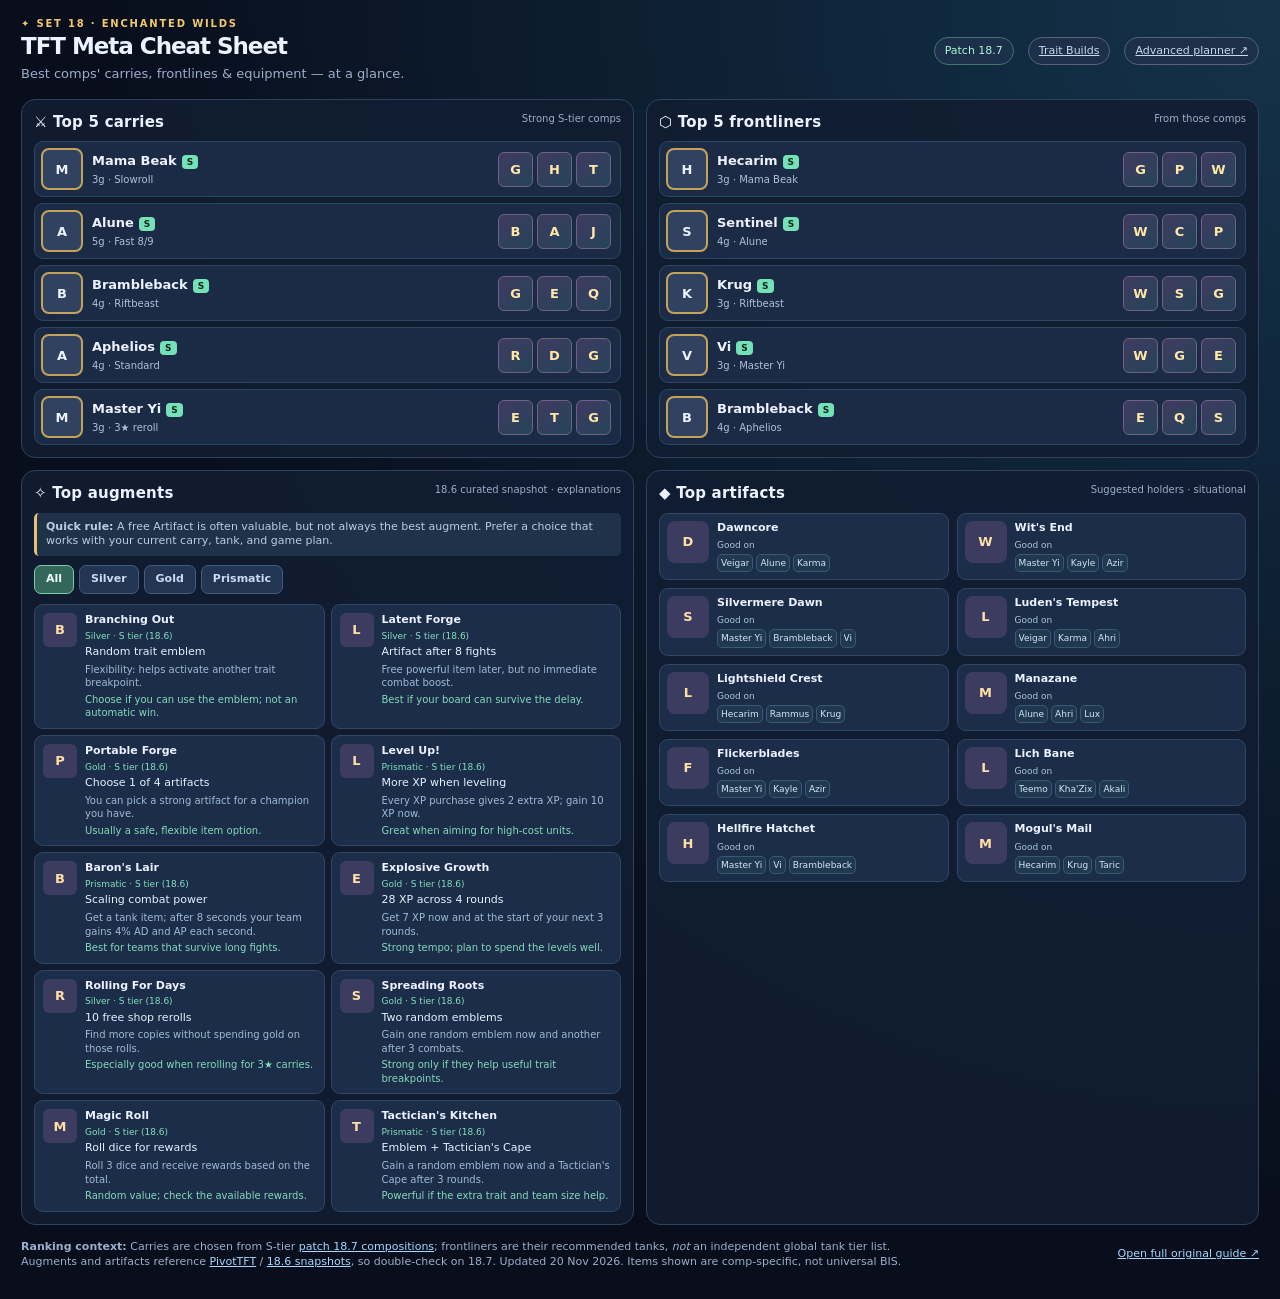
==== commit 0e8d8dd2: "Link trait build browser from TFT cheat sheet" ====
--- a/index.html
+++ b/index.html
@@ -4,7 +4,7 @@
 :root{color-scheme:dark;--bg:#080e1c;--panel:#142039;--line:#31415b;--text:#ecf2ff;--muted:#9baecc;--gold:#f2c86c;--mint:#75e5c0}
 *{box-sizing:border-box}body{margin:0;background:radial-gradient(ellipse at top right,#14334b,transparent 65%),var(--bg);color:var(--text);font:13px/1.35 system-ui,Segoe UI,Arial,sans-serif}a{color:#a6d8ff}a:hover{color:white}.wrap{max-width:1390px;margin:auto;padding:17px 21px 27px}header{display:flex;align-items:center;justify-content:space-between;gap:15px;margin-bottom:14px}h1{font-size:23px;letter-spacing:-.045em;margin:0}h2{font-size:15px;letter-spacing:.015em;margin:0 0 9px}p{margin:3px 0;color:var(--muted)}.eyebrow{font-size:10px;letter-spacing:.18em;color:var(--gold);font-weight:850;text-transform:uppercase}.nav{display:flex;gap:14px;align-items:center;flex-wrap:wrap}.pill{font-size:11px;border:1px solid #586278;border-radius:100px;padding:6px 10px;color:#c9d8ec;background:#1c304a}.status{color:#b2f5d8;border-color:#3e776b}.board{display:grid;grid-template-columns:1fr 1fr;gap:12px}.panel{background:#111d32e8;border:1px solid var(--line);border-radius:14px;padding:12px;min-width:0}.panel-head{display:flex;justify-content:space-between;gap:8px}.panel-head small,.sub{color:var(--muted);font-size:10px}.roster{display:grid;gap:6px}.champ{display:grid;grid-template-columns:42px minmax(112px,1fr) auto;gap:9px;align-items:center;background:#1b2b45;border:1px solid #2c4560;border-radius:9px;padding:6px 9px 6px 6px;min-width:0;text-decoration:none;color:inherit;transition:background .15s,border .15s}.champ:hover{background:#223b58;border-color:#668caf}.portrait{width:42px;height:42px;border:2px solid #c3a25a;border-radius:8px;background:#30425f;display:grid;place-items:center;position:relative;overflow:hidden;font-weight:850}.portrait img{width:100%;height:100%;object-fit:cover;position:absolute;inset:0}.identity{min-width:0}.name{font-weight:800;font-size:13px}.meta{color:#afc1da;font-size:10px;margin-top:3px}.tag{color:#10271f;background:#74e1b7;font-size:9px;font-weight:900;padding:2px 5px;border-radius:4px;margin-left:5px}.gear{display:flex;gap:4px;align-items:center}.item{display:inline-grid;place-items:center;position:relative;flex:0 0 35px;width:35px;height:35px;border:1px solid #6d6483;border-radius:6px;background:linear-gradient(140deg,#3f3a61,#25445a);font-size:13px;font-weight:850;color:#ffe8a6;overflow:hidden;cursor:help}.item img{position:absolute;inset:0;width:100%;height:100%;object-fit:cover}.bottom{display:grid;grid-template-columns:1fr 1fr;gap:12px;margin-top:12px}.tiles{display:grid;grid-template-columns:repeat(5,minmax(0,1fr));gap:8px}.tile{border:1px solid #304762;border-radius:9px;background:#1b2d48;padding:8px 4px;text-align:center;min-width:0;position:relative}.tile .art{display:grid;place-items:center;margin:0 auto 5px;width:42px;height:42px;border-radius:8px;background:#3c3b60;position:relative;overflow:hidden;color:#ffe0a4;font-weight:850}.tile img{position:absolute;inset:0;width:100%;height:100%;object-fit:cover}.tile .title{font-size:10px;font-weight:750;overflow-wrap:anywhere;line-height:1.2;min-height:25px}.tier{font-size:9px;color:#83edc5;margin-top:3px}.foot{display:flex;align-items:center;justify-content:space-between;gap:12px;margin-top:12px;color:var(--muted);font-size:11px}.foot p{max-width:900px}abbr{text-decoration:none}.info{border-bottom:1px dotted #94aac7;cursor:help}a:focus-visible{outline:2px solid var(--gold);outline-offset:2px}.tile[title],.item[title]{cursor:help}
 @media(max-width:1080px){.board,.bottom{grid-template-columns:1fr}.tiles{grid-template-columns:repeat(5,1fr)}}@media(max-width:550px){.wrap{padding:12px}.nav{gap:6px}header{align-items:start}h1{font-size:19px}.champ{grid-template-columns:38px minmax(0,1fr) auto;gap:6px;padding:5px}.portrait{width:38px;height:38px}.item{width:27px;height:27px;flex-basis:27px}.tile .art{width:36px;height:36px}.tiles{gap:4px}.tile{padding:5px 2px}.tile .title{font-size:9px}.pill{padding:5px 7px}.foot{display:block}}
-.augment-list{display:grid;grid-template-columns:repeat(2,minmax(0,1fr));gap:6px}.aug-card{display:flex;align-items:flex-start;gap:8px;background:#1b2d48;border:1px solid #304762;border-radius:9px;padding:8px;min-width:0}.aug-card .art{flex:0 0 34px;width:34px;height:34px;position:relative;display:grid;place-items:center;border-radius:6px;background:#3c3b60;overflow:hidden;color:#ffe0a4;font-weight:850}.aug-card img{position:absolute;inset:0;width:100%;height:100%;object-fit:cover}.aug-text{min-width:0}.aug-name{font-size:11px;font-weight:800}.aug-short{font-size:11px;color:#e6f0ff;margin-top:3px}.aug-why{font-size:10px;color:#9fbbd5;margin-top:3px}.aug-tip{font-size:10px;color:#84dabb;margin-top:3px}.rule{font-size:11px;color:#b9cce2;background:#20324a;border-left:3px solid #e3c175;border-radius:5px;padding:7px 9px;margin:0 0 9px}.aug-rank{font-size:9px;color:#84e1bf;margin-top:2px}@media(max-width:550px){.augment-list{grid-template-columns:1fr}.aug-card{padding:6px}.aug-name{font-size:11px}}.augment-filters{display:flex;gap:5px;flex-wrap:wrap;margin:0 0 10px}.augment-filters button{background:#223653;color:#cadcf2;border:1px solid #425d7b;border-radius:7px;padding:6px 11px;font:inherit;font-size:11px;font-weight:800;cursor:pointer}.augment-filters button:hover{background:#304e6a}.augment-filters button.active{background:#346659;color:#edfff8;border-color:#78cdaa}.augment-filters button:focus-visible{outline:2px solid var(--gold);outline-offset:2px}.aug-empty{color:#b9cce2;padding:10px;font-size:12px;grid-column:1/-1}.artifact-holder-label{font-size:9px;color:#a9c6dd;margin:5px 0 3px}.artifact-holders{display:flex;justify-content:center;gap:3px;flex-wrap:wrap}.artifact-holder{display:flex;align-items:center;gap:3px;font-size:9px;color:#d3e5f7;background:#213950;border:1px solid #3a5972;border-radius:5px;padding:2px 3px;max-width:100%}.artifact-holder img{position:static;width:19px;height:19px;border-radius:4px;object-fit:cover}.artifact-holder span{overflow:hidden;text-overflow:ellipsis;white-space:nowrap;max-width:65px}.bottom>.panel:last-child .tiles{grid-template-columns:repeat(2,minmax(0,1fr))}.bottom>.panel:last-child .tile{display:flex;text-align:left;gap:8px;align-items:flex-start;padding:7px}.bottom>.panel:last-child .tile .art{margin:0;flex:0 0 42px}.bottom>.panel:last-child .tile .title{min-height:0;font-size:11px}.bottom>.panel:last-child .artifact-holders{justify-content:flex-start}@media(max-width:550px){.bottom>.panel:last-child .tiles{grid-template-columns:1fr}}</style></head><body><div class="wrap"><header><div><div class="eyebrow">✦ Set 18 · Enchanted Wilds</div><h1>TFT Meta Cheat Sheet</h1><p>Best comps' carries, frontlines & equipment — at a glance.</p></div><nav class="nav"><span class="pill status">Patch 18.7</span><a href="advanced.html" class="pill">Advanced planner ↗</a></nav></header>
+.augment-list{display:grid;grid-template-columns:repeat(2,minmax(0,1fr));gap:6px}.aug-card{display:flex;align-items:flex-start;gap:8px;background:#1b2d48;border:1px solid #304762;border-radius:9px;padding:8px;min-width:0}.aug-card .art{flex:0 0 34px;width:34px;height:34px;position:relative;display:grid;place-items:center;border-radius:6px;background:#3c3b60;overflow:hidden;color:#ffe0a4;font-weight:850}.aug-card img{position:absolute;inset:0;width:100%;height:100%;object-fit:cover}.aug-text{min-width:0}.aug-name{font-size:11px;font-weight:800}.aug-short{font-size:11px;color:#e6f0ff;margin-top:3px}.aug-why{font-size:10px;color:#9fbbd5;margin-top:3px}.aug-tip{font-size:10px;color:#84dabb;margin-top:3px}.rule{font-size:11px;color:#b9cce2;background:#20324a;border-left:3px solid #e3c175;border-radius:5px;padding:7px 9px;margin:0 0 9px}.aug-rank{font-size:9px;color:#84e1bf;margin-top:2px}@media(max-width:550px){.augment-list{grid-template-columns:1fr}.aug-card{padding:6px}.aug-name{font-size:11px}}.augment-filters{display:flex;gap:5px;flex-wrap:wrap;margin:0 0 10px}.augment-filters button{background:#223653;color:#cadcf2;border:1px solid #425d7b;border-radius:7px;padding:6px 11px;font:inherit;font-size:11px;font-weight:800;cursor:pointer}.augment-filters button:hover{background:#304e6a}.augment-filters button.active{background:#346659;color:#edfff8;border-color:#78cdaa}.augment-filters button:focus-visible{outline:2px solid var(--gold);outline-offset:2px}.aug-empty{color:#b9cce2;padding:10px;font-size:12px;grid-column:1/-1}.artifact-holder-label{font-size:9px;color:#a9c6dd;margin:5px 0 3px}.artifact-holders{display:flex;justify-content:center;gap:3px;flex-wrap:wrap}.artifact-holder{display:flex;align-items:center;gap:3px;font-size:9px;color:#d3e5f7;background:#213950;border:1px solid #3a5972;border-radius:5px;padding:2px 3px;max-width:100%}.artifact-holder img{position:static;width:19px;height:19px;border-radius:4px;object-fit:cover}.artifact-holder span{overflow:hidden;text-overflow:ellipsis;white-space:nowrap;max-width:65px}.bottom>.panel:last-child .tiles{grid-template-columns:repeat(2,minmax(0,1fr))}.bottom>.panel:last-child .tile{display:flex;text-align:left;gap:8px;align-items:flex-start;padding:7px}.bottom>.panel:last-child .tile .art{margin:0;flex:0 0 42px}.bottom>.panel:last-child .tile .title{min-height:0;font-size:11px}.bottom>.panel:last-child .artifact-holders{justify-content:flex-start}@media(max-width:550px){.bottom>.panel:last-child .tiles{grid-template-columns:1fr}}</style></head><body><div class="wrap"><header><div><div class="eyebrow">✦ Set 18 · Enchanted Wilds</div><h1>TFT Meta Cheat Sheet</h1><p>Best comps' carries, frontlines & equipment — at a glance.</p></div><nav class="nav"><span class="pill status">Patch 18.7</span><a href="traits.html" class="pill">Trait Builds</a><a href="advanced.html" class="pill">Advanced planner ↗</a></nav></header>
 <main><div class="board"><section class="panel" aria-labelledby="carriesHeading"><div class="panel-head"><h2 id="carriesHeading">⚔ Top 5 carries</h2><small>Strong S-tier comps</small></div><div class="roster" id="carries"></div></section><section class="panel" aria-labelledby="tanksHeading"><div class="panel-head"><h2 id="tanksHeading">⬡ Top 5 frontliners</h2><small>From those comps</small></div><div class="roster" id="tanks"></div></section></div>
 <div class="bottom"><section class="panel"><div class="panel-head"><h2>✧ Top augments</h2><small>18.6 curated snapshot · explanations</small></div><p class="rule"><b>Quick rule:</b> A free Artifact is often valuable, but not always the best augment. Prefer a choice that works with your current carry, tank, and game plan.</p><div class="augment-filters" id="augmentFilters" role="group" aria-label="Filter augments by rarity"><button type="button" data-rarity="All" aria-pressed="true" class="active">All</button><button type="button" data-rarity="Silver" aria-pressed="false">Silver</button><button type="button" data-rarity="Gold" aria-pressed="false">Gold</button><button type="button" data-rarity="Prismatic" aria-pressed="false">Prismatic</button></div><div class="augment-list" id="augments" aria-live="polite"></div></section><section class="panel"><div class="panel-head"><h2>◆ Top artifacts</h2><small>Suggested holders · situational</small></div><div class="tiles" id="artifacts"></div></section></div></main>
 <footer class="foot"><p><b>Ranking context:</b> Carries are chosen from S-tier <a href="https://tftanalytics.com/en/tft-dizilimleri" target="_blank" rel="noopener">patch 18.7 compositions</a>; frontliners are their recommended tanks, <em>not</em> an independent global tank tier list. Augments and artifacts reference <a href="https://www.pivottft.com/augments/" target="_blank" rel="noopener">PivotTFT</a> / <a href="https://www.pivottft.com/items/" target="_blank" rel="noopener">18.6 snapshots</a>, so double-check on 18.7. Updated 20 Nov 2026. Items shown are comp-specific, not universal BIS.</p><a href="advanced.html">Open full original guide ↗</a></footer></div>
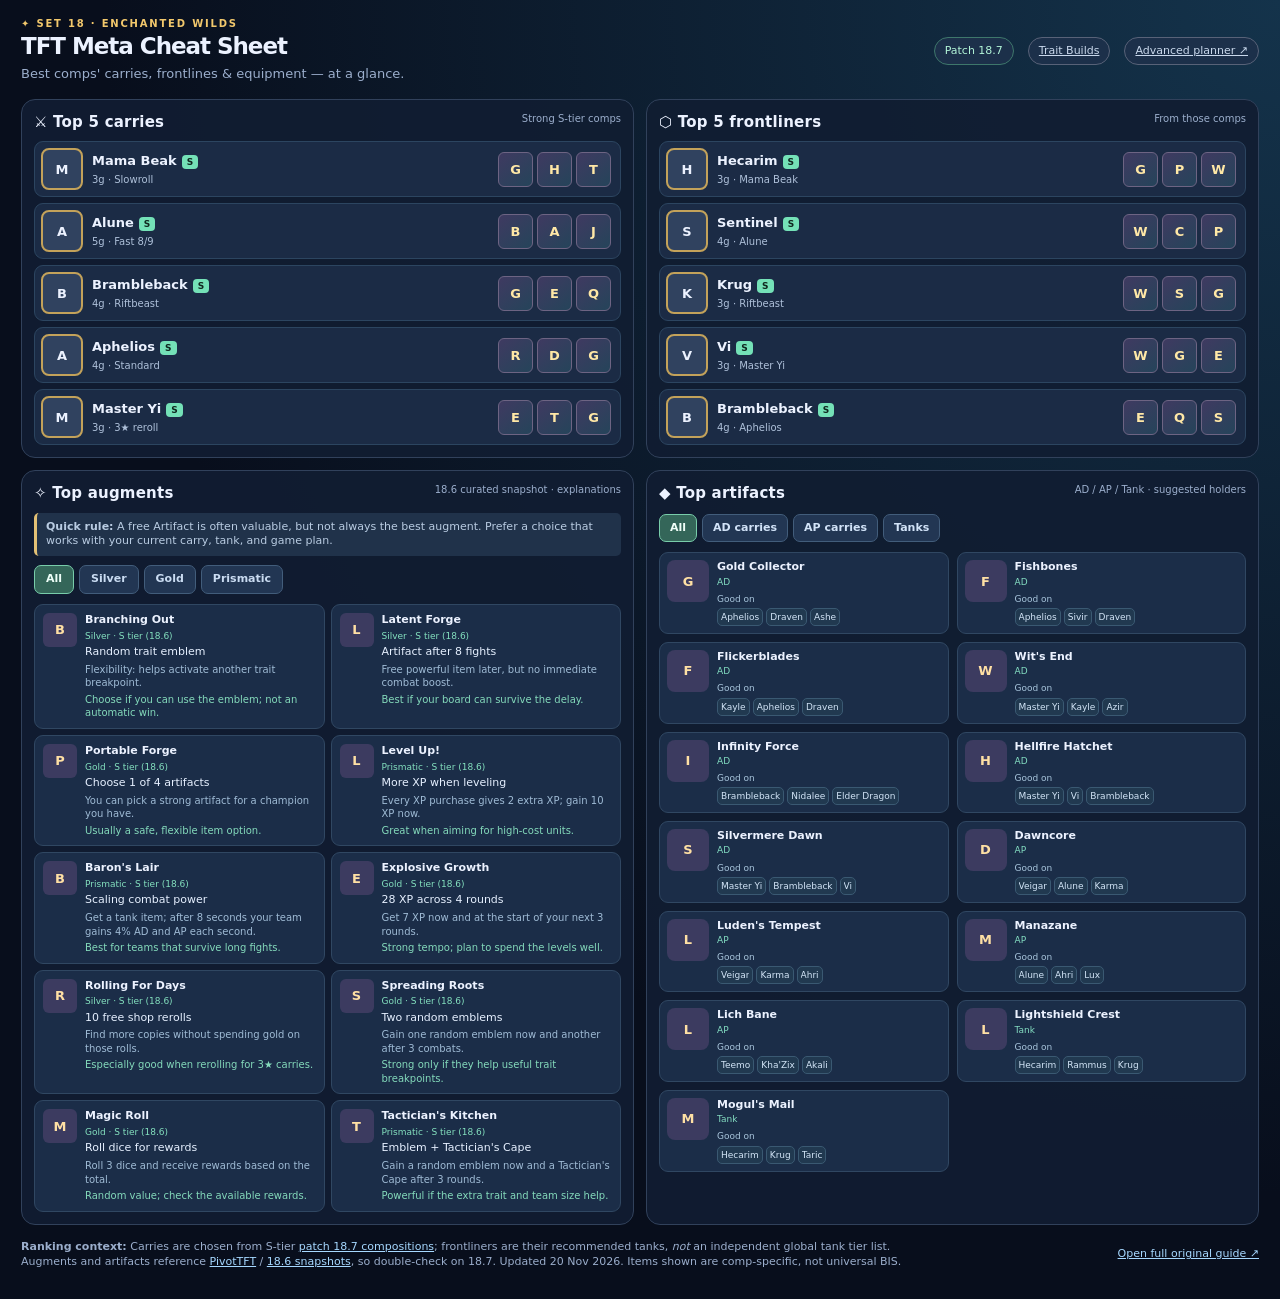
==== commit 3a0a7e83: "Add AD carry artifacts and role filters with recommended holders" ====
--- a/index.html
+++ b/index.html
@@ -4,12 +4,12 @@
 :root{color-scheme:dark;--bg:#080e1c;--panel:#142039;--line:#31415b;--text:#ecf2ff;--muted:#9baecc;--gold:#f2c86c;--mint:#75e5c0}
 *{box-sizing:border-box}body{margin:0;background:radial-gradient(ellipse at top right,#14334b,transparent 65%),var(--bg);color:var(--text);font:13px/1.35 system-ui,Segoe UI,Arial,sans-serif}a{color:#a6d8ff}a:hover{color:white}.wrap{max-width:1390px;margin:auto;padding:17px 21px 27px}header{display:flex;align-items:center;justify-content:space-between;gap:15px;margin-bottom:14px}h1{font-size:23px;letter-spacing:-.045em;margin:0}h2{font-size:15px;letter-spacing:.015em;margin:0 0 9px}p{margin:3px 0;color:var(--muted)}.eyebrow{font-size:10px;letter-spacing:.18em;color:var(--gold);font-weight:850;text-transform:uppercase}.nav{display:flex;gap:14px;align-items:center;flex-wrap:wrap}.pill{font-size:11px;border:1px solid #586278;border-radius:100px;padding:6px 10px;color:#c9d8ec;background:#1c304a}.status{color:#b2f5d8;border-color:#3e776b}.board{display:grid;grid-template-columns:1fr 1fr;gap:12px}.panel{background:#111d32e8;border:1px solid var(--line);border-radius:14px;padding:12px;min-width:0}.panel-head{display:flex;justify-content:space-between;gap:8px}.panel-head small,.sub{color:var(--muted);font-size:10px}.roster{display:grid;gap:6px}.champ{display:grid;grid-template-columns:42px minmax(112px,1fr) auto;gap:9px;align-items:center;background:#1b2b45;border:1px solid #2c4560;border-radius:9px;padding:6px 9px 6px 6px;min-width:0;text-decoration:none;color:inherit;transition:background .15s,border .15s}.champ:hover{background:#223b58;border-color:#668caf}.portrait{width:42px;height:42px;border:2px solid #c3a25a;border-radius:8px;background:#30425f;display:grid;place-items:center;position:relative;overflow:hidden;font-weight:850}.portrait img{width:100%;height:100%;object-fit:cover;position:absolute;inset:0}.identity{min-width:0}.name{font-weight:800;font-size:13px}.meta{color:#afc1da;font-size:10px;margin-top:3px}.tag{color:#10271f;background:#74e1b7;font-size:9px;font-weight:900;padding:2px 5px;border-radius:4px;margin-left:5px}.gear{display:flex;gap:4px;align-items:center}.item{display:inline-grid;place-items:center;position:relative;flex:0 0 35px;width:35px;height:35px;border:1px solid #6d6483;border-radius:6px;background:linear-gradient(140deg,#3f3a61,#25445a);font-size:13px;font-weight:850;color:#ffe8a6;overflow:hidden;cursor:help}.item img{position:absolute;inset:0;width:100%;height:100%;object-fit:cover}.bottom{display:grid;grid-template-columns:1fr 1fr;gap:12px;margin-top:12px}.tiles{display:grid;grid-template-columns:repeat(5,minmax(0,1fr));gap:8px}.tile{border:1px solid #304762;border-radius:9px;background:#1b2d48;padding:8px 4px;text-align:center;min-width:0;position:relative}.tile .art{display:grid;place-items:center;margin:0 auto 5px;width:42px;height:42px;border-radius:8px;background:#3c3b60;position:relative;overflow:hidden;color:#ffe0a4;font-weight:850}.tile img{position:absolute;inset:0;width:100%;height:100%;object-fit:cover}.tile .title{font-size:10px;font-weight:750;overflow-wrap:anywhere;line-height:1.2;min-height:25px}.tier{font-size:9px;color:#83edc5;margin-top:3px}.foot{display:flex;align-items:center;justify-content:space-between;gap:12px;margin-top:12px;color:var(--muted);font-size:11px}.foot p{max-width:900px}abbr{text-decoration:none}.info{border-bottom:1px dotted #94aac7;cursor:help}a:focus-visible{outline:2px solid var(--gold);outline-offset:2px}.tile[title],.item[title]{cursor:help}
 @media(max-width:1080px){.board,.bottom{grid-template-columns:1fr}.tiles{grid-template-columns:repeat(5,1fr)}}@media(max-width:550px){.wrap{padding:12px}.nav{gap:6px}header{align-items:start}h1{font-size:19px}.champ{grid-template-columns:38px minmax(0,1fr) auto;gap:6px;padding:5px}.portrait{width:38px;height:38px}.item{width:27px;height:27px;flex-basis:27px}.tile .art{width:36px;height:36px}.tiles{gap:4px}.tile{padding:5px 2px}.tile .title{font-size:9px}.pill{padding:5px 7px}.foot{display:block}}
-.augment-list{display:grid;grid-template-columns:repeat(2,minmax(0,1fr));gap:6px}.aug-card{display:flex;align-items:flex-start;gap:8px;background:#1b2d48;border:1px solid #304762;border-radius:9px;padding:8px;min-width:0}.aug-card .art{flex:0 0 34px;width:34px;height:34px;position:relative;display:grid;place-items:center;border-radius:6px;background:#3c3b60;overflow:hidden;color:#ffe0a4;font-weight:850}.aug-card img{position:absolute;inset:0;width:100%;height:100%;object-fit:cover}.aug-text{min-width:0}.aug-name{font-size:11px;font-weight:800}.aug-short{font-size:11px;color:#e6f0ff;margin-top:3px}.aug-why{font-size:10px;color:#9fbbd5;margin-top:3px}.aug-tip{font-size:10px;color:#84dabb;margin-top:3px}.rule{font-size:11px;color:#b9cce2;background:#20324a;border-left:3px solid #e3c175;border-radius:5px;padding:7px 9px;margin:0 0 9px}.aug-rank{font-size:9px;color:#84e1bf;margin-top:2px}@media(max-width:550px){.augment-list{grid-template-columns:1fr}.aug-card{padding:6px}.aug-name{font-size:11px}}.augment-filters{display:flex;gap:5px;flex-wrap:wrap;margin:0 0 10px}.augment-filters button{background:#223653;color:#cadcf2;border:1px solid #425d7b;border-radius:7px;padding:6px 11px;font:inherit;font-size:11px;font-weight:800;cursor:pointer}.augment-filters button:hover{background:#304e6a}.augment-filters button.active{background:#346659;color:#edfff8;border-color:#78cdaa}.augment-filters button:focus-visible{outline:2px solid var(--gold);outline-offset:2px}.aug-empty{color:#b9cce2;padding:10px;font-size:12px;grid-column:1/-1}.artifact-holder-label{font-size:9px;color:#a9c6dd;margin:5px 0 3px}.artifact-holders{display:flex;justify-content:center;gap:3px;flex-wrap:wrap}.artifact-holder{display:flex;align-items:center;gap:3px;font-size:9px;color:#d3e5f7;background:#213950;border:1px solid #3a5972;border-radius:5px;padding:2px 3px;max-width:100%}.artifact-holder img{position:static;width:19px;height:19px;border-radius:4px;object-fit:cover}.artifact-holder span{overflow:hidden;text-overflow:ellipsis;white-space:nowrap;max-width:65px}.bottom>.panel:last-child .tiles{grid-template-columns:repeat(2,minmax(0,1fr))}.bottom>.panel:last-child .tile{display:flex;text-align:left;gap:8px;align-items:flex-start;padding:7px}.bottom>.panel:last-child .tile .art{margin:0;flex:0 0 42px}.bottom>.panel:last-child .tile .title{min-height:0;font-size:11px}.bottom>.panel:last-child .artifact-holders{justify-content:flex-start}@media(max-width:550px){.bottom>.panel:last-child .tiles{grid-template-columns:1fr}}</style></head><body><div class="wrap"><header><div><div class="eyebrow">✦ Set 18 · Enchanted Wilds</div><h1>TFT Meta Cheat Sheet</h1><p>Best comps' carries, frontlines & equipment — at a glance.</p></div><nav class="nav"><span class="pill status">Patch 18.7</span><a href="traits.html" class="pill">Trait Builds</a><a href="advanced.html" class="pill">Advanced planner ↗</a></nav></header>
+.augment-list{display:grid;grid-template-columns:repeat(2,minmax(0,1fr));gap:6px}.aug-card{display:flex;align-items:flex-start;gap:8px;background:#1b2d48;border:1px solid #304762;border-radius:9px;padding:8px;min-width:0}.aug-card .art{flex:0 0 34px;width:34px;height:34px;position:relative;display:grid;place-items:center;border-radius:6px;background:#3c3b60;overflow:hidden;color:#ffe0a4;font-weight:850}.aug-card img{position:absolute;inset:0;width:100%;height:100%;object-fit:cover}.aug-text{min-width:0}.aug-name{font-size:11px;font-weight:800}.aug-short{font-size:11px;color:#e6f0ff;margin-top:3px}.aug-why{font-size:10px;color:#9fbbd5;margin-top:3px}.aug-tip{font-size:10px;color:#84dabb;margin-top:3px}.rule{font-size:11px;color:#b9cce2;background:#20324a;border-left:3px solid #e3c175;border-radius:5px;padding:7px 9px;margin:0 0 9px}.aug-rank{font-size:9px;color:#84e1bf;margin-top:2px}@media(max-width:550px){.augment-list{grid-template-columns:1fr}.aug-card{padding:6px}.aug-name{font-size:11px}}.augment-filters{display:flex;gap:5px;flex-wrap:wrap;margin:0 0 10px}.augment-filters button{background:#223653;color:#cadcf2;border:1px solid #425d7b;border-radius:7px;padding:6px 11px;font:inherit;font-size:11px;font-weight:800;cursor:pointer}.augment-filters button:hover{background:#304e6a}.augment-filters button.active{background:#346659;color:#edfff8;border-color:#78cdaa}.augment-filters button:focus-visible{outline:2px solid var(--gold);outline-offset:2px}.aug-empty{color:#b9cce2;padding:10px;font-size:12px;grid-column:1/-1}.artifact-holder-label{font-size:9px;color:#a9c6dd;margin:5px 0 3px}.artifact-holders{display:flex;justify-content:center;gap:3px;flex-wrap:wrap}.artifact-holder{display:flex;align-items:center;gap:3px;font-size:9px;color:#d3e5f7;background:#213950;border:1px solid #3a5972;border-radius:5px;padding:2px 3px;max-width:100%}.artifact-holder img{position:static;width:19px;height:19px;border-radius:4px;object-fit:cover}.artifact-holder span{overflow:hidden;text-overflow:ellipsis;white-space:nowrap;max-width:65px}.bottom>.panel:last-child .tiles{grid-template-columns:repeat(2,minmax(0,1fr))}.bottom>.panel:last-child .tile{display:flex;text-align:left;gap:8px;align-items:flex-start;padding:7px}.bottom>.panel:last-child .tile .art{margin:0;flex:0 0 42px}.bottom>.panel:last-child .tile .title{min-height:0;font-size:11px}.bottom>.panel:last-child .artifact-holders{justify-content:flex-start}@media(max-width:550px){.bottom>.panel:last-child .tiles{grid-template-columns:1fr}}.artifact-filters{display:flex;flex-wrap:wrap;gap:5px;margin:1px 0 10px}.artifact-filters button{font:inherit;font-size:11px;font-weight:750;color:#d2e3f8;background:#223653;border:1px solid #425d7b;border-radius:7px;padding:6px 10px;cursor:pointer}.artifact-filters button:hover{background:#30516a}.artifact-filters button.active{background:#346659;border-color:#78cdaa;color:#f0fff8}.artifact-filters button:focus-visible{outline:2px solid var(--gold);outline-offset:2px}.artifact-type{font-size:9px;color:#84dec2;margin-top:2px}</style></head><body><div class="wrap"><header><div><div class="eyebrow">✦ Set 18 · Enchanted Wilds</div><h1>TFT Meta Cheat Sheet</h1><p>Best comps' carries, frontlines & equipment — at a glance.</p></div><nav class="nav"><span class="pill status">Patch 18.7</span><a href="traits.html" class="pill">Trait Builds</a><a href="advanced.html" class="pill">Advanced planner ↗</a></nav></header>
 <main><div class="board"><section class="panel" aria-labelledby="carriesHeading"><div class="panel-head"><h2 id="carriesHeading">⚔ Top 5 carries</h2><small>Strong S-tier comps</small></div><div class="roster" id="carries"></div></section><section class="panel" aria-labelledby="tanksHeading"><div class="panel-head"><h2 id="tanksHeading">⬡ Top 5 frontliners</h2><small>From those comps</small></div><div class="roster" id="tanks"></div></section></div>
-<div class="bottom"><section class="panel"><div class="panel-head"><h2>✧ Top augments</h2><small>18.6 curated snapshot · explanations</small></div><p class="rule"><b>Quick rule:</b> A free Artifact is often valuable, but not always the best augment. Prefer a choice that works with your current carry, tank, and game plan.</p><div class="augment-filters" id="augmentFilters" role="group" aria-label="Filter augments by rarity"><button type="button" data-rarity="All" aria-pressed="true" class="active">All</button><button type="button" data-rarity="Silver" aria-pressed="false">Silver</button><button type="button" data-rarity="Gold" aria-pressed="false">Gold</button><button type="button" data-rarity="Prismatic" aria-pressed="false">Prismatic</button></div><div class="augment-list" id="augments" aria-live="polite"></div></section><section class="panel"><div class="panel-head"><h2>◆ Top artifacts</h2><small>Suggested holders · situational</small></div><div class="tiles" id="artifacts"></div></section></div></main>
+<div class="bottom"><section class="panel"><div class="panel-head"><h2>✧ Top augments</h2><small>18.6 curated snapshot · explanations</small></div><p class="rule"><b>Quick rule:</b> A free Artifact is often valuable, but not always the best augment. Prefer a choice that works with your current carry, tank, and game plan.</p><div class="augment-filters" id="augmentFilters" role="group" aria-label="Filter augments by rarity"><button type="button" data-rarity="All" aria-pressed="true" class="active">All</button><button type="button" data-rarity="Silver" aria-pressed="false">Silver</button><button type="button" data-rarity="Gold" aria-pressed="false">Gold</button><button type="button" data-rarity="Prismatic" aria-pressed="false">Prismatic</button></div><div class="augment-list" id="augments" aria-live="polite"></div></section><section class="panel"><div class="panel-head"><h2>◆ Top artifacts</h2><small>AD / AP / Tank · suggested holders</small></div><div class="artifact-filters" id="artifactFilters" role="group" aria-label="Filter artifacts by role"><button type="button" class="active" data-role="All" aria-pressed="true">All</button><button type="button" data-role="AD" aria-pressed="false">AD carries</button><button type="button" data-role="AP" aria-pressed="false">AP carries</button><button type="button" data-role="Tank" aria-pressed="false">Tanks</button></div><div class="tiles" id="artifacts"></div></section></div></main>
 <footer class="foot"><p><b>Ranking context:</b> Carries are chosen from S-tier <a href="https://tftanalytics.com/en/tft-dizilimleri" target="_blank" rel="noopener">patch 18.7 compositions</a>; frontliners are their recommended tanks, <em>not</em> an independent global tank tier list. Augments and artifacts reference <a href="https://www.pivottft.com/augments/" target="_blank" rel="noopener">PivotTFT</a> / <a href="https://www.pivottft.com/items/" target="_blank" rel="noopener">18.6 snapshots</a>, so double-check on 18.7. Updated 20 Nov 2026. Items shown are comp-specific, not universal BIS.</p><a href="advanced.html">Open full original guide ↗</a></footer></div>
 <script>
-const DATA={"carries":[["Mama Beak","S","3g","Slowroll",["Guinsoo's Rageblade","Hextech Gunblade","Titan's Resolve"],"Elderwood · Summoner","https://tftanalytics.com/en/comps/set-18-mamawood"],["Alune","S","5g","Fast 8/9",["Blue Buff","Archangel's Staff","Jeweled Gauntlet"],"Vanguard · Fae","https://tftanalytics.com/en/comps/set-18-ap-95"],["Brambleback","S","4g","Riftbeast",["Guinsoo's Rageblade","Edge of Night","Quicksilver"],"Riftbeast","https://tftanalytics.com/en/comps/korkabuk-vadi-canavari"],["Aphelios","S","4g","Standard",["Red Buff","Deathblade","Giant Slayer"],"Vanguard · Rapidfire","https://tftanalytics.com/en/comps/aphelios-oncu"],["Master Yi","S","3g","3★ reroll",["Edge of Night","Titan's Resolve","Guinsoo's Rageblade"],"Blossom · Brawler","https://tftanalytics.com/en/comps/master-yi-slowroll"]],"tanks":[["Hecarim","S","3g","Mama Beak",["Gargoyle Stoneplate","Protector's Vow","Warmog's Armor"],"Elderwood frontline","https://tftanalytics.com/en/comps/set-18-mamawood"],["Sentinel","S","4g","Alune",["Warmog's Armor","Crownguard","Protector's Vow"],"Vanguard frontline","https://tftanalytics.com/en/comps/set-18-ap-95"],["Krug","S","3g","Riftbeast",["Warmog's Armor","Spirit Visage","Gargoyle Stoneplate"],"3★ frontline","https://tftanalytics.com/en/comps/korkabuk-vadi-canavari"],["Vi","S","3g","Master Yi",["Warmog's Armor","Gargoyle Stoneplate","Evenshroud"],"Brawler frontline","https://tftanalytics.com/en/comps/master-yi-slowroll"],["Brambleback","S","4g","Aphelios",["Edge of Night","Quicksilver","Sterak's Gage"],"Off-tank / melee","https://tftanalytics.com/en/comps/aphelios-oncu"]],"augments":[{"name":"Branching Out","icon":"https://raw.githubusercontent.com/noxelisdev/TFT_DDragon/master/img/augment/Branching-Out-I.png","rarity":"Silver","tier":"S","description":"Gain a random Emblem.","short":"Random trait emblem","why":"Flexibility: helps activate another trait breakpoint.","tip":"Choose if you can use the emblem; not an automatic win."},{"name":"Latent Forge","icon":"https://raw.githubusercontent.com/noxelisdev/TFT_DDragon/master/img/augment/Long-time-Crafting-I.png","rarity":"Silver","tier":"S","description":"After 8 player combats, gain an Artifact anvil.","short":"Artifact after 8 fights","why":"Free powerful item later, but no immediate combat boost.","tip":"Best if your board can survive the delay."},{"name":"Portable Forge","icon":"https://raw.githubusercontent.com/noxelisdev/TFT_DDragon/master/img/augment/PortableForge2.png","rarity":"Gold","tier":"S","description":"Choose 1 of 4 Artifacts. Artifacts are more powerful items with a unique effect.","short":"Choose 1 of 4 artifacts","why":"You can pick a strong artifact for a champion you have.","tip":"Usually a safe, flexible item option."},{"name":"Level Up!","icon":"https://raw.githubusercontent.com/noxelisdev/TFT_DDragon/master/img/augment/LevelUp3.png","rarity":"Prismatic","tier":"S","description":"When you buy XP, gain an additional 2. Gain 10 immediately.","short":"More XP when leveling","why":"Every XP purchase gives 2 extra XP; gain 10 XP now.","tip":"Great when aiming for high-cost units."},{"name":"Baron's Lair","icon":"https://raw.githubusercontent.com/noxelisdev/TFT_DDragon/master/img/augment/TheBaronsLair_III.png","rarity":"Prismatic","tier":"S","description":"Gain a random Tank item. After 8 seconds of combat, your team gains 4% bonus Attack Damage and Ability Power every second for the rest of combat. TFT Paris Open, 2025","short":"Scaling combat power","why":"Get a tank item; after 8 seconds your team gains 4% AD and AP each second.","tip":"Best for teams that survive long fights."},{"name":"Explosive Growth","icon":"https://raw.githubusercontent.com/noxelisdev/TFT_DDragon/master/img/augment/ExplosiveGrowth_II.png","rarity":"Gold","tier":"S","description":"Now and at the start of the next 3 rounds, gain 7 XP.","short":"28 XP across 4 rounds","why":"Get 7 XP now and at the start of your next 3 rounds.","tip":"Strong tempo; plan to spend the levels well."},{"name":"Rolling For Days","icon":"https://raw.githubusercontent.com/noxelisdev/TFT_DDragon/master/img/augment/Rolling-For-Days-I.png","rarity":"Silver","tier":"S","description":"Gain 10 free Shop rerolls.","short":"10 free shop rerolls","why":"Find more copies without spending gold on those rolls.","tip":"Especially good when rerolling for 3★ carries."},{"name":"Spreading Roots","icon":"https://raw.githubusercontent.com/noxelisdev/TFT_DDragon/master/img/augment/SpreadingRoots_II.png","rarity":"Gold","tier":"S","description":"Gain a random Emblems. After 3 combats, gain another.","short":"Two random emblems","why":"Gain one random emblem now and another after 3 combats.","tip":"Strong only if they help useful trait breakpoints."},{"name":"Magic Roll","icon":"https://raw.githubusercontent.com/noxelisdev/TFT_DDragon/master/img/augment/A-Magical-Roll-II.png","rarity":"Gold","tier":"S","description":"Roll 3 dice. Gain rewards based on their total.","short":"Roll dice for rewards","why":"Roll 3 dice and receive rewards based on the total.","tip":"Random value; check the available rewards."},{"name":"Tactician's Kitchen","icon":"https://raw.githubusercontent.com/noxelisdev/TFT_DDragon/master/img/augment/TacticiansKitchen_III.png","rarity":"Prismatic","tier":"S","description":"Gain a random Emblem. After 3 rounds, gain a Tactician's Cape.","short":"Emblem + Tactician's Cape","why":"Gain a random emblem now and a Tactician's Cape after 3 rounds.","tip":"Powerful if the extra trait and team size help."}],"artifacts":["Dawncore","Wit's End","Silvermere Dawn","Luden's Tempest","Lightshield Crest","Manazane","Flickerblades","Lich Bane","Hellfire Hatchet","Mogul's Mail"],"itemIds":{"Guinsoo's Rageblade":"GuinsoosRageblade","Hextech Gunblade":"HextechGunblade","Titan's Resolve":"TitansResolve","Blue Buff":"BlueBuff","Archangel's Staff":"ArchangelsStaff","Jeweled Gauntlet":"JeweledGauntlet","Edge of Night":"EdgeOfNight","Quicksilver":"Quicksilver","Red Buff":"RedBuff","Deathblade":"Deathblade","Giant Slayer":"GiantSlayer","Gargoyle Stoneplate":"GargoyleStoneplate","Protector's Vow":"ProtectorsVow","Warmog's Armor":"WarmogsArmor","Crownguard":"Crownguard","Spirit Visage":"SpiritVisage","Evenshroud":"Evenshroud","Sterak's Gage":"SteraksGage"},"iconOverride":{"Akali":"DA_18_Akali_AD.webp","Cinderling":"DA_Cinderling18.webp","Karma":"DA_Karma18.webp","Pebbles":"DA_18_Sentry.webp","Gromp":"DA_Gromp18_AP.webp","Murkwolf":"DA_Murkwolf18.webp","Scuttlecrab":"DA_Scuttlecrab18.webp","Fiddlesticks":"DA_Fiddlesticks18.webp","Maw":"DA_KogMaw18_AD.webp","Krug":"DA_Krug18.webp","Mama Beak":"DA_CrimsonRaptor18.webp","Master Yi":"DA_18_MasterYi_AD.webp","Vi":"DA_Vi18.webp","Amumu":"DA_Amumu18.webp","Brambleback":"DA_Brambleback18.webp","Nidalee":"DA_Nidalee18_AP.webp","Sentinel":"DA_Sentinel18.webp","Draven":"DA_Draven18.webp","Gnar":"DA_18_GnarSmall.webp","Lux":"DA_Lux18_Base.webp","Taric":"DA_Taric18.webp","Varus":"https://raw.communitydragon.org/latest/plugins/rcp-be-lol-game-data/global/default/v1/champion-icons/110.png","Kog'Maw":"DA_KogMaw18_AD.webp"}};
+const DATA={"carries":[["Mama Beak","S","3g","Slowroll",["Guinsoo's Rageblade","Hextech Gunblade","Titan's Resolve"],"Elderwood · Summoner","https://tftanalytics.com/en/comps/set-18-mamawood"],["Alune","S","5g","Fast 8/9",["Blue Buff","Archangel's Staff","Jeweled Gauntlet"],"Vanguard · Fae","https://tftanalytics.com/en/comps/set-18-ap-95"],["Brambleback","S","4g","Riftbeast",["Guinsoo's Rageblade","Edge of Night","Quicksilver"],"Riftbeast","https://tftanalytics.com/en/comps/korkabuk-vadi-canavari"],["Aphelios","S","4g","Standard",["Red Buff","Deathblade","Giant Slayer"],"Vanguard · Rapidfire","https://tftanalytics.com/en/comps/aphelios-oncu"],["Master Yi","S","3g","3★ reroll",["Edge of Night","Titan's Resolve","Guinsoo's Rageblade"],"Blossom · Brawler","https://tftanalytics.com/en/comps/master-yi-slowroll"]],"tanks":[["Hecarim","S","3g","Mama Beak",["Gargoyle Stoneplate","Protector's Vow","Warmog's Armor"],"Elderwood frontline","https://tftanalytics.com/en/comps/set-18-mamawood"],["Sentinel","S","4g","Alune",["Warmog's Armor","Crownguard","Protector's Vow"],"Vanguard frontline","https://tftanalytics.com/en/comps/set-18-ap-95"],["Krug","S","3g","Riftbeast",["Warmog's Armor","Spirit Visage","Gargoyle Stoneplate"],"3★ frontline","https://tftanalytics.com/en/comps/korkabuk-vadi-canavari"],["Vi","S","3g","Master Yi",["Warmog's Armor","Gargoyle Stoneplate","Evenshroud"],"Brawler frontline","https://tftanalytics.com/en/comps/master-yi-slowroll"],["Brambleback","S","4g","Aphelios",["Edge of Night","Quicksilver","Sterak's Gage"],"Off-tank / melee","https://tftanalytics.com/en/comps/aphelios-oncu"]],"augments":[{"name":"Branching Out","icon":"https://raw.githubusercontent.com/noxelisdev/TFT_DDragon/master/img/augment/Branching-Out-I.png","rarity":"Silver","tier":"S","description":"Gain a random Emblem.","short":"Random trait emblem","why":"Flexibility: helps activate another trait breakpoint.","tip":"Choose if you can use the emblem; not an automatic win."},{"name":"Latent Forge","icon":"https://raw.githubusercontent.com/noxelisdev/TFT_DDragon/master/img/augment/Long-time-Crafting-I.png","rarity":"Silver","tier":"S","description":"After 8 player combats, gain an Artifact anvil.","short":"Artifact after 8 fights","why":"Free powerful item later, but no immediate combat boost.","tip":"Best if your board can survive the delay."},{"name":"Portable Forge","icon":"https://raw.githubusercontent.com/noxelisdev/TFT_DDragon/master/img/augment/PortableForge2.png","rarity":"Gold","tier":"S","description":"Choose 1 of 4 Artifacts. Artifacts are more powerful items with a unique effect.","short":"Choose 1 of 4 artifacts","why":"You can pick a strong artifact for a champion you have.","tip":"Usually a safe, flexible item option."},{"name":"Level Up!","icon":"https://raw.githubusercontent.com/noxelisdev/TFT_DDragon/master/img/augment/LevelUp3.png","rarity":"Prismatic","tier":"S","description":"When you buy XP, gain an additional 2. Gain 10 immediately.","short":"More XP when leveling","why":"Every XP purchase gives 2 extra XP; gain 10 XP now.","tip":"Great when aiming for high-cost units."},{"name":"Baron's Lair","icon":"https://raw.githubusercontent.com/noxelisdev/TFT_DDragon/master/img/augment/TheBaronsLair_III.png","rarity":"Prismatic","tier":"S","description":"Gain a random Tank item. After 8 seconds of combat, your team gains 4% bonus Attack Damage and Ability Power every second for the rest of combat. TFT Paris Open, 2025","short":"Scaling combat power","why":"Get a tank item; after 8 seconds your team gains 4% AD and AP each second.","tip":"Best for teams that survive long fights."},{"name":"Explosive Growth","icon":"https://raw.githubusercontent.com/noxelisdev/TFT_DDragon/master/img/augment/ExplosiveGrowth_II.png","rarity":"Gold","tier":"S","description":"Now and at the start of the next 3 rounds, gain 7 XP.","short":"28 XP across 4 rounds","why":"Get 7 XP now and at the start of your next 3 rounds.","tip":"Strong tempo; plan to spend the levels well."},{"name":"Rolling For Days","icon":"https://raw.githubusercontent.com/noxelisdev/TFT_DDragon/master/img/augment/Rolling-For-Days-I.png","rarity":"Silver","tier":"S","description":"Gain 10 free Shop rerolls.","short":"10 free shop rerolls","why":"Find more copies without spending gold on those rolls.","tip":"Especially good when rerolling for 3★ carries."},{"name":"Spreading Roots","icon":"https://raw.githubusercontent.com/noxelisdev/TFT_DDragon/master/img/augment/SpreadingRoots_II.png","rarity":"Gold","tier":"S","description":"Gain a random Emblems. After 3 combats, gain another.","short":"Two random emblems","why":"Gain one random emblem now and another after 3 combats.","tip":"Strong only if they help useful trait breakpoints."},{"name":"Magic Roll","icon":"https://raw.githubusercontent.com/noxelisdev/TFT_DDragon/master/img/augment/A-Magical-Roll-II.png","rarity":"Gold","tier":"S","description":"Roll 3 dice. Gain rewards based on their total.","short":"Roll dice for rewards","why":"Roll 3 dice and receive rewards based on the total.","tip":"Random value; check the available rewards."},{"name":"Tactician's Kitchen","icon":"https://raw.githubusercontent.com/noxelisdev/TFT_DDragon/master/img/augment/TacticiansKitchen_III.png","rarity":"Prismatic","tier":"S","description":"Gain a random Emblem. After 3 rounds, gain a Tactician's Cape.","short":"Emblem + Tactician's Cape","why":"Gain a random emblem now and a Tactician's Cape after 3 rounds.","tip":"Powerful if the extra trait and team size help."}],"artifacts":["Gold Collector","Fishbones","Flickerblades","Wit's End","Infinity Force","Hellfire Hatchet","Silvermere Dawn","Dawncore","Luden's Tempest","Manazane","Lich Bane","Lightshield Crest","Mogul's Mail"],"itemIds":{"Guinsoo's Rageblade":"GuinsoosRageblade","Hextech Gunblade":"HextechGunblade","Titan's Resolve":"TitansResolve","Blue Buff":"BlueBuff","Archangel's Staff":"ArchangelsStaff","Jeweled Gauntlet":"JeweledGauntlet","Edge of Night":"EdgeOfNight","Quicksilver":"Quicksilver","Red Buff":"RedBuff","Deathblade":"Deathblade","Giant Slayer":"GiantSlayer","Gargoyle Stoneplate":"GargoyleStoneplate","Protector's Vow":"ProtectorsVow","Warmog's Armor":"WarmogsArmor","Crownguard":"Crownguard","Spirit Visage":"SpiritVisage","Evenshroud":"Evenshroud","Sterak's Gage":"SteraksGage"},"iconOverride":{"Akali":"DA_18_Akali_AD.webp","Cinderling":"DA_Cinderling18.webp","Karma":"DA_Karma18.webp","Pebbles":"DA_18_Sentry.webp","Gromp":"DA_Gromp18_AP.webp","Murkwolf":"DA_Murkwolf18.webp","Scuttlecrab":"DA_Scuttlecrab18.webp","Fiddlesticks":"DA_Fiddlesticks18.webp","Maw":"DA_KogMaw18_AD.webp","Krug":"DA_Krug18.webp","Mama Beak":"DA_CrimsonRaptor18.webp","Master Yi":"DA_18_MasterYi_AD.webp","Vi":"DA_Vi18.webp","Amumu":"DA_Amumu18.webp","Brambleback":"DA_Brambleback18.webp","Nidalee":"DA_Nidalee18_AP.webp","Sentinel":"DA_Sentinel18.webp","Draven":"DA_Draven18.webp","Gnar":"DA_18_GnarSmall.webp","Lux":"DA_Lux18_Base.webp","Taric":"DA_Taric18.webp","Varus":"https://raw.communitydragon.org/latest/plugins/rcp-be-lol-game-data/global/default/v1/champion-icons/110.png","Kog'Maw":"DA_KogMaw18_AD.webp"}};
 const safe=(s)=>String(s).replace(/[&<>"']/g,c=>({'&':'&amp;','<':'&lt;','>':'&gt;','"':'&quot;',"'":'&#39;'}[c]));
 const slug=(s)=>s.replace(/[^a-zA-Z0-9]/g,'');
 const itemOverrides={'EdgeofNight':'DA_EdgeOfNight.webp','SpearofShojin':'DA_SpearOfShojin.webp'};
@@ -27,7 +27,14 @@
 }
 document.getElementById('augmentFilters').addEventListener('click',event=>{const button=event.target.closest('button[data-rarity]');if(button)renderAugments(button.dataset.rarity);});
 renderAugments();
-const artifactImages={"Dawncore":"https://raw.communitydragon.org/latest/plugins/rcp-be-lol-game-data/global/default/assets/maps/tft/icons/items/hexcore/tft_item_artifact_dawncore.png","Wit's End":"https://raw.communitydragon.org/latest/plugins/rcp-be-lol-game-data/global/default/assets/maps/tft/icons/items/hexcore/tft_item_artifact_witsend.png","Silvermere Dawn":"https://raw.communitydragon.org/latest/plugins/rcp-be-lol-game-data/global/default/assets/maps/tft/icons/items/hexcore/tft_item_artifact_silvermeredawn.png","Luden's Tempest":"https://raw.communitydragon.org/latest/plugins/rcp-be-lol-game-data/global/default/assets/maps/tft/icons/items/hexcore/tft_item_artifact_ludenstempest.png","Lightshield Crest":"https://raw.communitydragon.org/latest/plugins/rcp-be-lol-game-data/global/default/assets/maps/tft/icons/items/hexcore/tft_item_artifact_lightshieldcrest.png","Manazane":"https://raw.communitydragon.org/latest/plugins/rcp-be-lol-game-data/global/default/assets/maps/tft/icons/items/hexcore/tft4_item_ornnmuramana.png","Flickerblades":"https://raw.communitydragon.org/latest/plugins/rcp-be-lol-game-data/global/default/assets/maps/tft/icons/items/hexcore/tft_item_artifact_navoriflickerplade.png","Lich Bane":"https://raw.communitydragon.org/latest/plugins/rcp-be-lol-game-data/global/default/assets/maps/tft/icons/items/hexcore/ornn_items/tft_item_artifact_lichbane.png","Hellfire Hatchet":"https://raw.communitydragon.org/latest/plugins/rcp-be-lol-game-data/global/default/assets/maps/tft/icons/items/hexcore/tft_item_artifact_hellfirehatchet.png","Mogul\'s Mail":"https://raw.communitydragon.org/latest/plugins/rcp-be-lol-game-data/global/default/assets/maps/tft/icons/items/hexcore/tft7_item_shimmerscalemogulsmail.png"};
-const artifactHolders={"Dawncore":["Veigar","Alune","Karma"],"Wit's End":["Master Yi","Kayle","Azir"],"Silvermere Dawn":["Master Yi","Brambleback","Vi"],"Luden's Tempest":["Veigar","Karma","Ahri"],"Lightshield Crest":["Hecarim","Rammus","Krug"],"Manazane":["Alune","Ahri","Lux"],"Flickerblades":["Master Yi","Kayle","Azir"],"Lich Bane":["Teemo","Kha'Zix","Akali"],"Hellfire Hatchet":["Master Yi","Vi","Brambleback"],"Mogul's Mail":["Hecarim","Krug","Taric"]};
-document.getElementById('artifacts').innerHTML=DATA.artifacts.map(n=>'<div class="tile" title="'+safe(n)+' — suggested holders, not guaranteed best in slot"><div class="art">'+safe(n[0])+(artifactImages[n]?'<img loading="lazy" src="'+safe(artifactImages[n])+'" alt="" onerror="this.remove()">':'')+'</div><div><div class="title">'+safe(n)+'</div><div class="artifact-holder-label">Good on</div><div class="artifact-holders">'+(artifactHolders[n]||[]).map(ch=>'<span class="artifact-holder" title="'+safe(ch)+'"><img loading="lazy" src="'+safe(champImg(ch))+'" alt="" onerror="this.remove()"><span>'+safe(ch)+'</span></span>').join('')+'</div></div></div>').join('');
+const artifactImages={"Dawncore":"https://raw.communitydragon.org/latest/plugins/rcp-be-lol-game-data/global/default/assets/maps/tft/icons/items/hexcore/tft_item_artifact_dawncore.png","Wit's End":"https://raw.communitydragon.org/latest/plugins/rcp-be-lol-game-data/global/default/assets/maps/tft/icons/items/hexcore/tft_item_artifact_witsend.png","Silvermere Dawn":"https://raw.communitydragon.org/latest/plugins/rcp-be-lol-game-data/global/default/assets/maps/tft/icons/items/hexcore/tft_item_artifact_silvermeredawn.png","Luden's Tempest":"https://raw.communitydragon.org/latest/plugins/rcp-be-lol-game-data/global/default/assets/maps/tft/icons/items/hexcore/tft_item_artifact_ludenstempest.png","Lightshield Crest":"https://raw.communitydragon.org/latest/plugins/rcp-be-lol-game-data/global/default/assets/maps/tft/icons/items/hexcore/tft_item_artifact_lightshieldcrest.png","Manazane":"https://raw.communitydragon.org/latest/plugins/rcp-be-lol-game-data/global/default/assets/maps/tft/icons/items/hexcore/tft4_item_ornnmuramana.png","Flickerblades":"https://raw.communitydragon.org/latest/plugins/rcp-be-lol-game-data/global/default/assets/maps/tft/icons/items/hexcore/tft_item_artifact_navoriflickerplade.png","Lich Bane":"https://raw.communitydragon.org/latest/plugins/rcp-be-lol-game-data/global/default/assets/maps/tft/icons/items/hexcore/ornn_items/tft_item_artifact_lichbane.png","Hellfire Hatchet":"https://raw.communitydragon.org/latest/plugins/rcp-be-lol-game-data/global/default/assets/maps/tft/icons/items/hexcore/tft_item_artifact_hellfirehatchet.png","Mogul's Mail":"https://raw.communitydragon.org/latest/plugins/rcp-be-lol-game-data/global/default/assets/maps/tft/icons/items/hexcore/tft7_item_shimmerscalemogulsmail.png","Gold Collector":"https://raw.communitydragon.org/latest/plugins/rcp-be-lol-game-data/global/default/assets/maps/tft/icons/items/hexcore/tft4_item_ornnthecollector.png","Fishbones":"https://raw.communitydragon.org/latest/plugins/rcp-be-lol-game-data/global/default/assets/maps/tft/icons/items/hexcore/tft_item_artifact_fishbones.png","Infinity Force":"https://raw.communitydragon.org/latest/plugins/rcp-be-lol-game-data/global/default/assets/maps/tft/icons/items/hexcore/tft4_item_ornninfinityforce.png"};
+const artifactHolders={"Dawncore":["Veigar","Alune","Karma"],"Wit's End":["Master Yi","Kayle","Azir"],"Silvermere Dawn":["Master Yi","Brambleback","Vi"],"Luden's Tempest":["Veigar","Karma","Ahri"],"Lightshield Crest":["Hecarim","Rammus","Krug"],"Manazane":["Alune","Ahri","Lux"],"Flickerblades":["Kayle","Aphelios","Draven"],"Lich Bane":["Teemo","Kha'Zix","Akali"],"Hellfire Hatchet":["Master Yi","Vi","Brambleback"],"Mogul's Mail":["Hecarim","Krug","Taric"],"Gold Collector":["Aphelios","Draven","Ashe"],"Fishbones":["Aphelios","Sivir","Draven"],"Infinity Force":["Brambleback","Nidalee","Elder Dragon"]};
+const artifactRoles={"Gold Collector":"AD","Fishbones":"AD","Flickerblades":"AD","Wit's End":"AD","Infinity Force":"AD","Hellfire Hatchet":"AD","Silvermere Dawn":"AD","Dawncore":"AP","Luden's Tempest":"AP","Manazane":"AP","Lich Bane":"AP","Lightshield Crest":"Tank","Mogul's Mail":"Tank"};
+function renderArtifacts(role='All'){
+ const choices=DATA.artifacts.filter(n=>role==='All'||artifactRoles[n]===role);
+ document.getElementById('artifacts').innerHTML=choices.map(n=>'<div class="tile" title="'+safe(n)+' — suggested holders, not guaranteed best in slot"><div class="art">'+safe(n[0])+(artifactImages[n]?'<img loading="lazy" src="'+safe(artifactImages[n])+'" alt="" onerror="this.remove()">':'')+'</div><div><div class="title">'+safe(n)+'</div><div class="artifact-type">'+safe(artifactRoles[n]||'Situational')+'</div><div class="artifact-holder-label">Good on</div><div class="artifact-holders">'+(artifactHolders[n]||[]).map(ch=>'<span class="artifact-holder" title="'+safe(ch)+'"><img loading="lazy" src="'+safe(champImg(ch))+'" alt="" onerror="this.remove()"><span>'+safe(ch)+'</span></span>').join('')+'</div></div></div>').join('');
+ document.querySelectorAll('#artifactFilters button').forEach(button=>{const active=button.dataset.role===role;button.classList.toggle('active',active);button.setAttribute('aria-pressed',String(active));});
+}
+document.getElementById('artifactFilters').addEventListener('click',e=>{const button=e.target.closest('button[data-role]');if(button)renderArtifacts(button.dataset.role)});
+renderArtifacts();
 </script></body></html>
